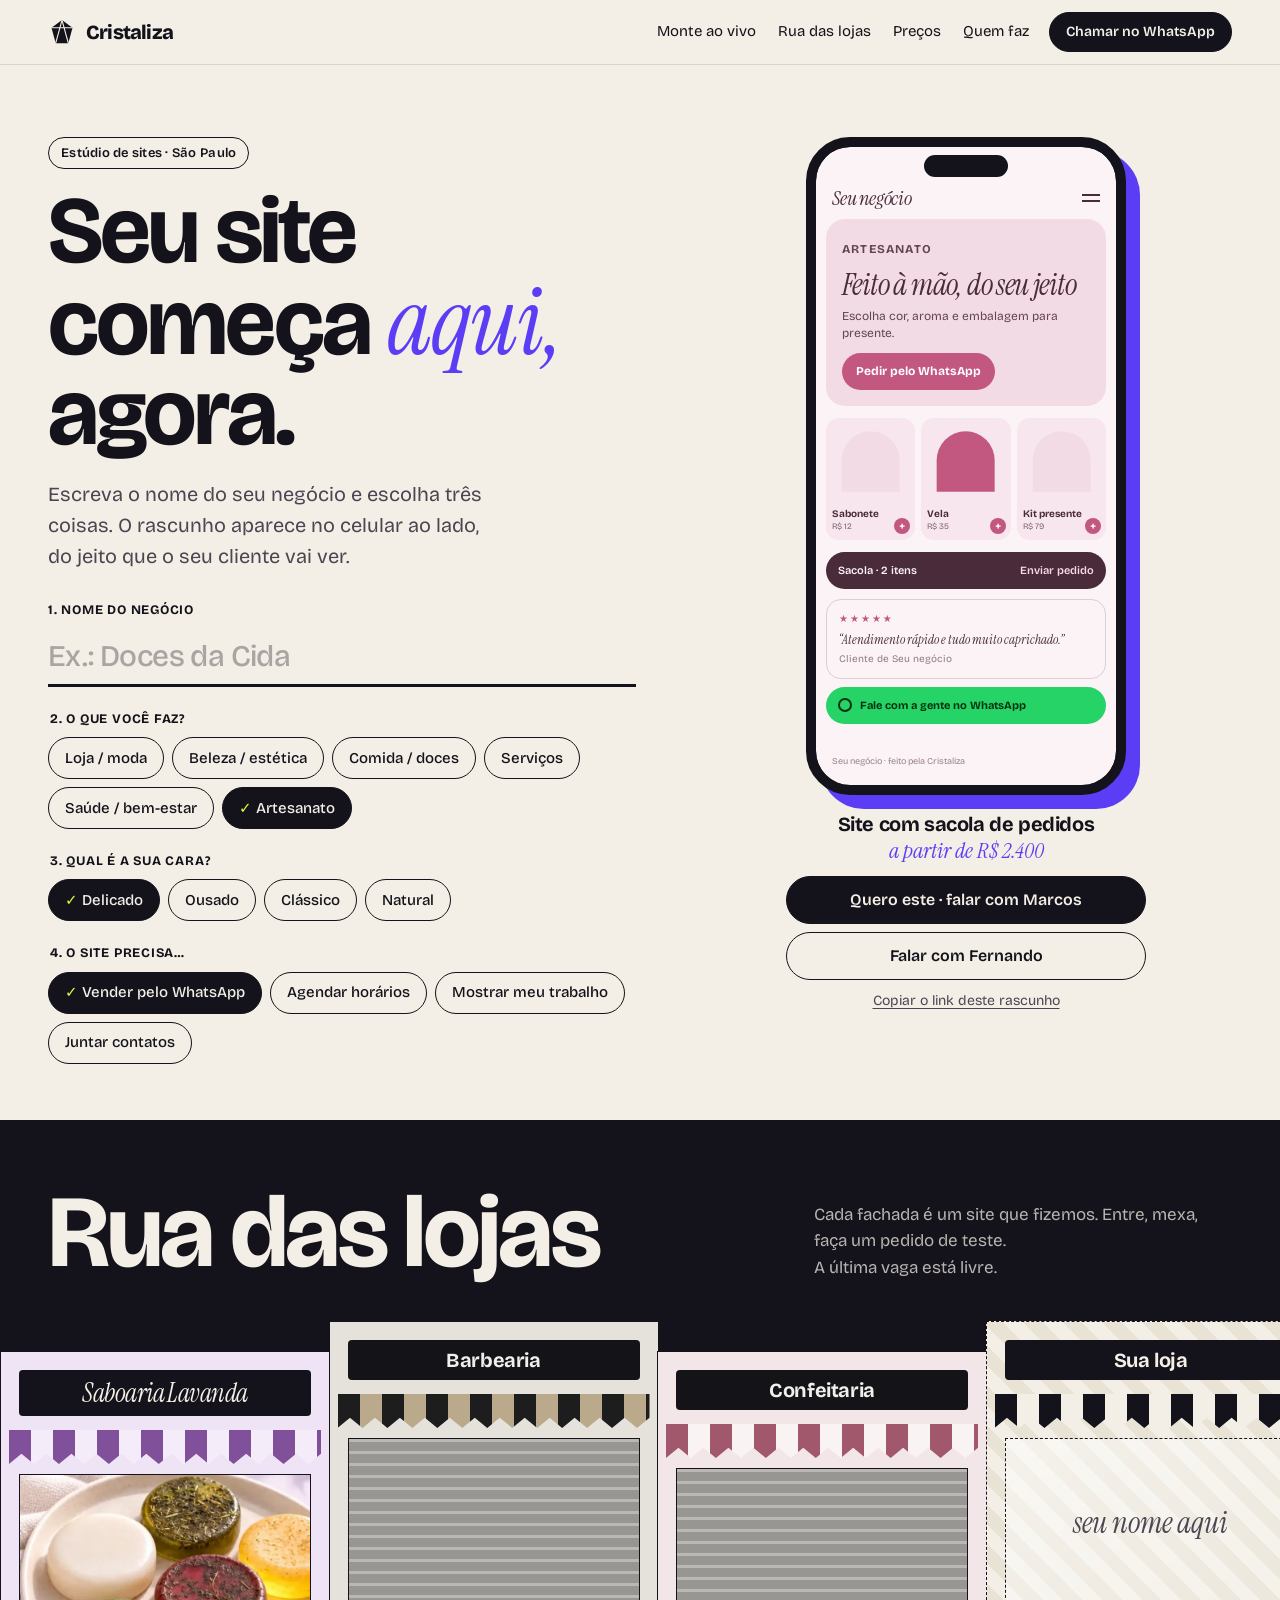
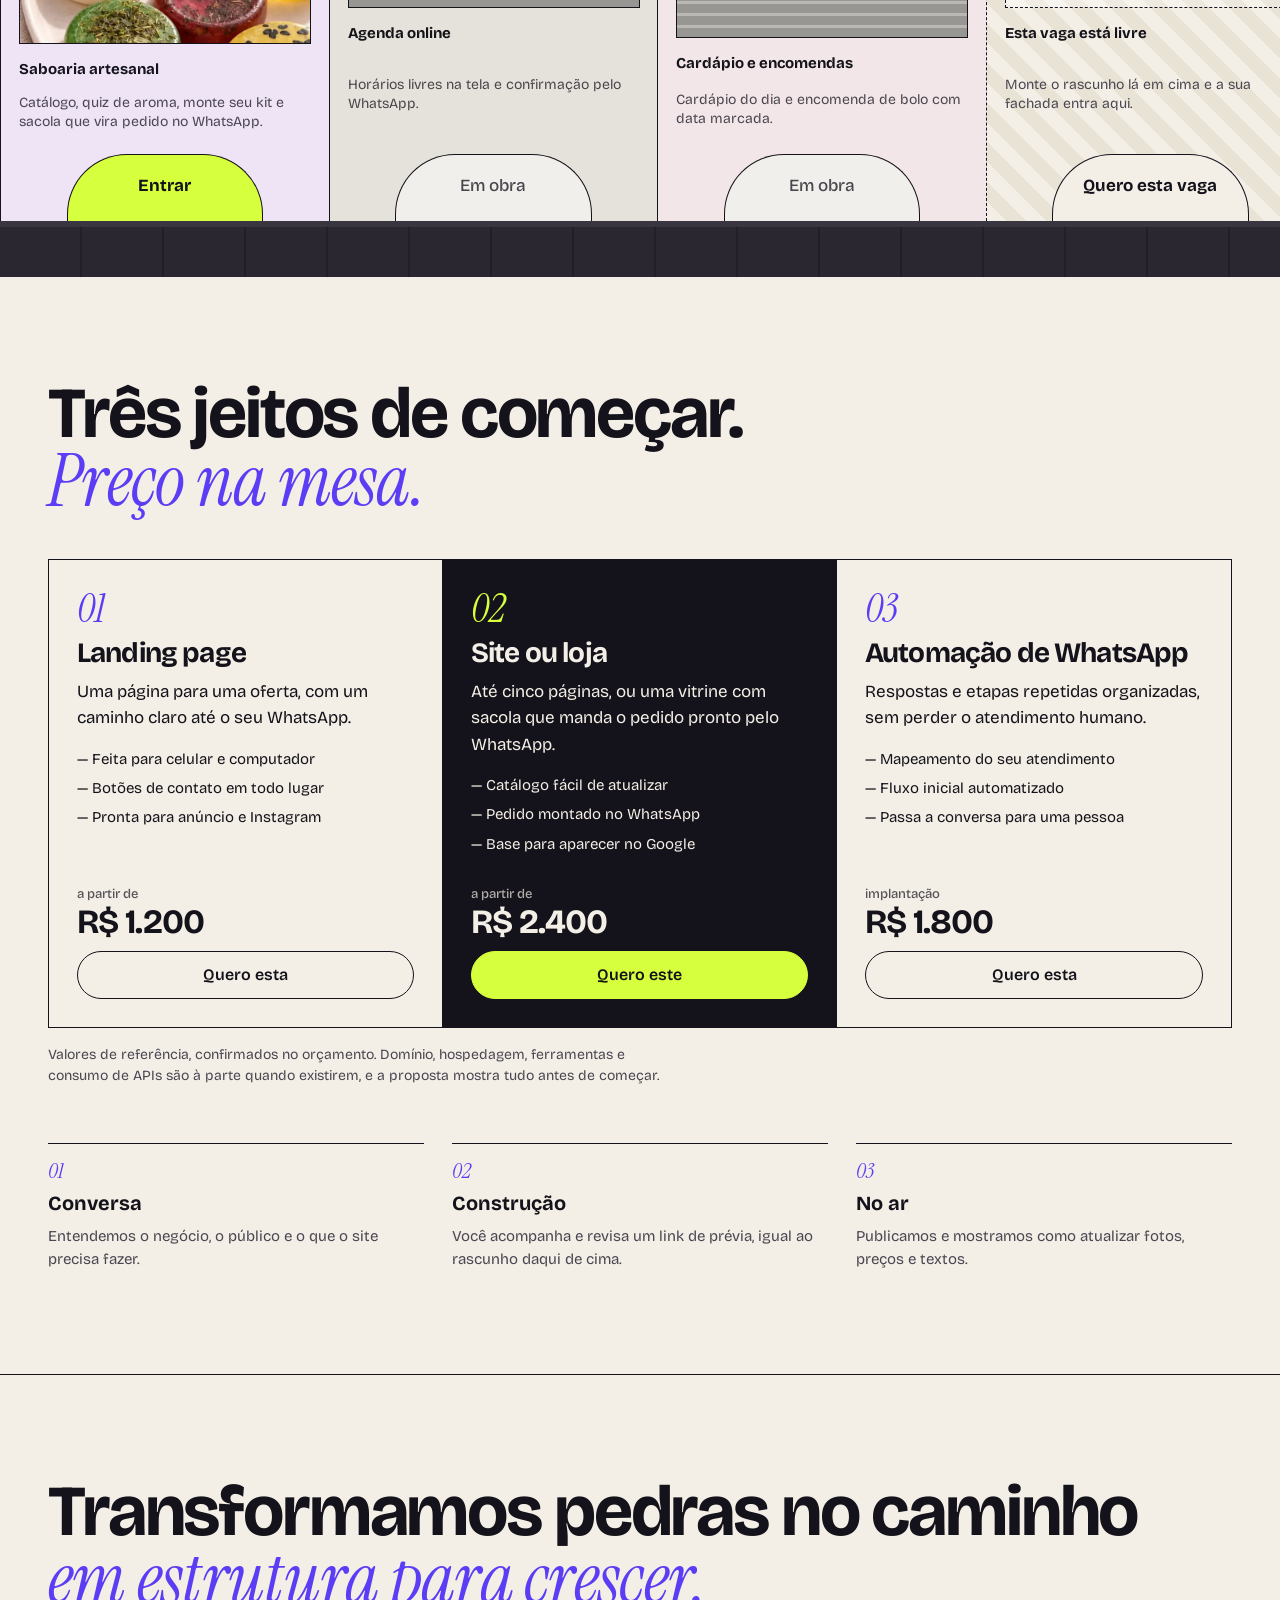
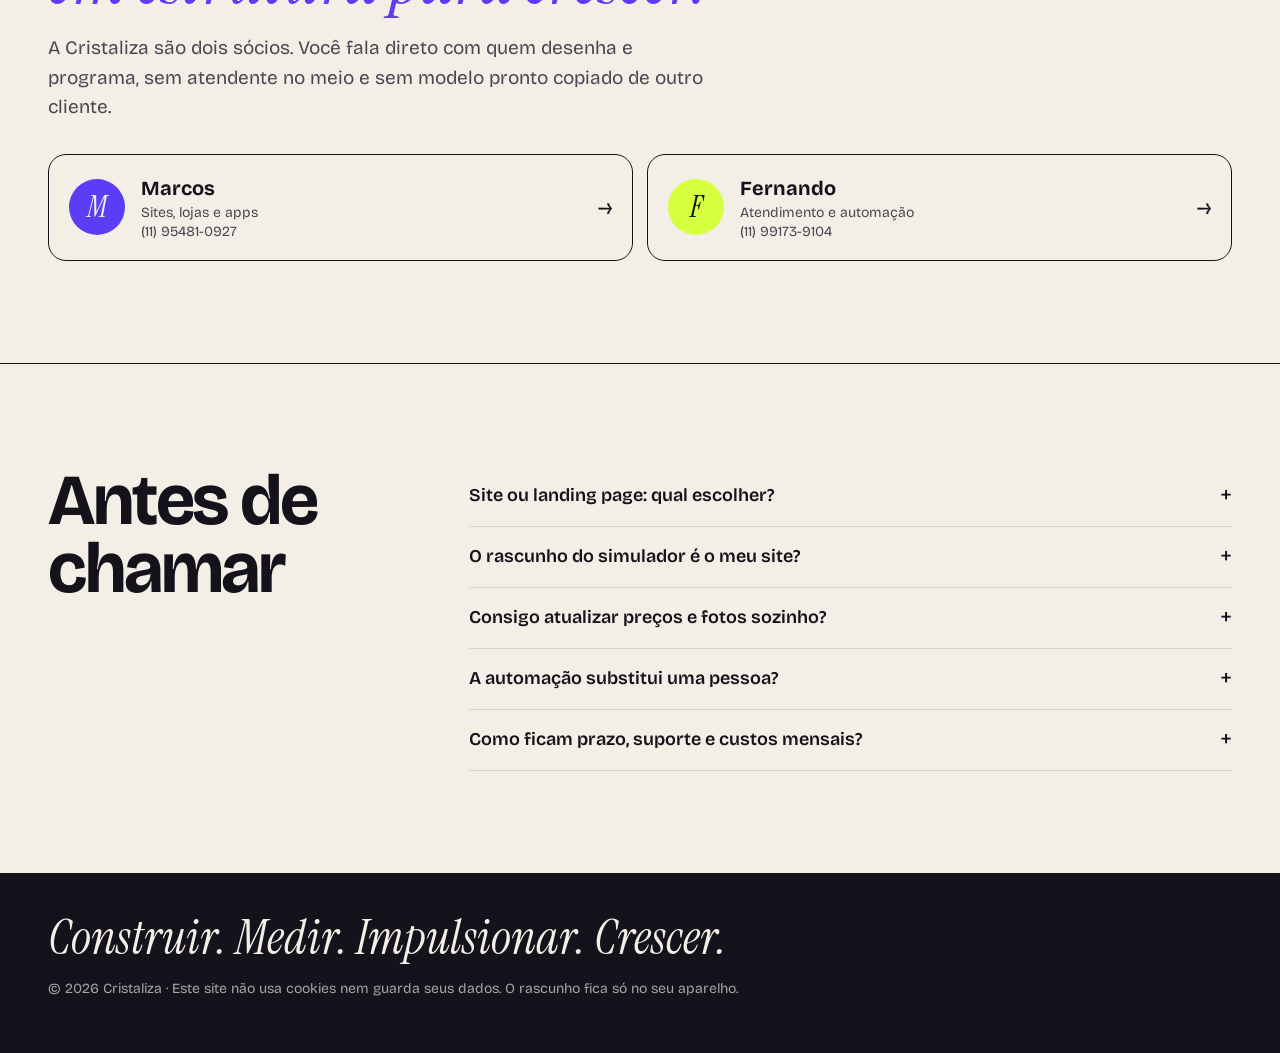
==== index.html @ 02925e77 "Vitrine da Cristaliza com simulador ao vivo, rua das lojas e loja de demonstração - index.html: simu" ====
<!doctype html>
<html lang="pt-BR">
<head>
<meta charset="utf-8">
<meta name="viewport" content="width=device-width,initial-scale=1">
<title>Cristaliza | Monte o seu site ao vivo</title>
<meta name="description" content="Sites, lojas com pedido no WhatsApp, landing pages e automação. Monte um rascunho do seu site agora, ao vivo, e fale direto com quem vai construir.">
<meta name="theme-color" content="#f3efe6">
<meta property="og:type" content="website">
<meta property="og:locale" content="pt_BR">
<meta property="og:site_name" content="Cristaliza">
<meta property="og:title" content="Cristaliza | Monte o seu site ao vivo">
<meta property="og:description" content="Digite o nome do seu negócio e veja o site nascer na tela. Depois é só chamar no WhatsApp.">
<meta property="og:image" content="https://marcos7ut.github.io/cristaliza/assets/og.png">
<meta name="twitter:card" content="summary_large_image">
<link rel="icon" type="image/svg+xml" href="assets/icone.svg">
<link rel="apple-touch-icon" href="assets/icone-180.png">
<link rel="preconnect" href="https://fonts.googleapis.com">
<link rel="preconnect" href="https://fonts.gstatic.com" crossorigin>
<link rel="stylesheet" href="https://fonts.googleapis.com/css2?family=Bricolage+Grotesque:opsz,wght@12..96,300..800&family=Instrument+Serif:ital@0;1&display=swap">
<link rel="stylesheet" href="assets/estilo.css">
<script type="application/ld+json">
{"@context":"https://schema.org","@type":"ProfessionalService","name":"Cristaliza","description":"Desenvolvimento de sites, lojas com pedido pelo WhatsApp, landing pages e automação de atendimento.","areaServed":"BR","telephone":"+55 11 95481-0927","founder":[{"@type":"Person","name":"Marcos"},{"@type":"Person","name":"Fernando"}],"makesOffer":[{"@type":"Offer","name":"Landing page","price":"1200","priceCurrency":"BRL"},{"@type":"Offer","name":"Site profissional","price":"2400","priceCurrency":"BRL"},{"@type":"Offer","name":"Automação de WhatsApp","price":"1800","priceCurrency":"BRL"}]}
</script>
<script src="assets/app.js" defer></script>
</head>
<body>
<a class="pular" href="#monte">Pular para o conteúdo</a>

<header class="topo">
  <a class="marca" href="#monte" aria-label="Cristaliza, início">
    <svg class="gema" viewBox="0 0 40 40" aria-hidden="true"><path d="M20 3 35 14 29 36H11L5 14Z" fill="var(--tinta)"/><path d="M20 3 29 36M20 3 11 36M5 14h30" stroke="var(--papel)" stroke-width="1.6" fill="none"/></svg>
    <span>Cristaliza</span>
  </a>
  <nav aria-label="Seções">
    <a href="#monte">Monte ao vivo</a>
    <a href="#rua">Rua das lojas</a>
    <a href="#precos">Preços</a>
    <a href="#nos">Quem faz</a>
  </nav>
  <a class="botao botao-pequeno" href="#falar" data-zap="marcos" data-zap-texto="Olá, Marcos! Vim pelo site da Cristaliza e quero conversar sobre um projeto.">Chamar no WhatsApp</a>
</header>

<main>
<!-- 1. O simulador é a primeira dobra: nada de "hero" genérico -->
<section class="monte" id="monte" aria-labelledby="monte-titulo">
  <div class="monte-texto">
    <p class="selo">Estúdio de sites · São Paulo</p>
    <h1 id="monte-titulo">Seu site começa <em>aqui,</em> agora.</h1>
    <p class="lead">Escreva o nome do seu negócio e escolha três coisas. O rascunho aparece no celular ao lado, do jeito que o seu cliente vai ver.</p>

    <form class="config" id="config" autocomplete="off">
      <label class="campo">
        <span>1. Nome do negócio</span>
        <input id="c-nome" name="nome" maxlength="32" placeholder="Ex.: Doces da Cida" required>
      </label>

      <fieldset>
        <legend>2. O que você faz?</legend>
        <div class="fichas" data-grupo="ramo"></div>
      </fieldset>

      <fieldset>
        <legend>3. Qual é a sua cara?</legend>
        <div class="fichas" data-grupo="estilo"></div>
      </fieldset>

      <fieldset>
        <legend>4. O site precisa…</legend>
        <div class="fichas" data-grupo="objetivo"></div>
      </fieldset>
    </form>
  </div>

  <div class="palco" aria-live="polite">
    <div class="celular" id="celular" aria-label="Prévia do seu site">
      <div class="celular-tela" id="previa"></div>
    </div>
    <div class="veredito" id="veredito">
      <p class="veredito-plano" id="v-plano"></p>
      <p class="veredito-preco" id="v-preco"></p>
      <div class="veredito-acoes" id="falar">
        <a class="botao" data-quero="marcos" href="#">Quero este · falar com Marcos</a>
        <a class="botao botao-claro" data-quero="fernando" href="#">Falar com Fernando</a>
      </div>
      <button class="link" type="button" id="copiar-link">Copiar o link deste rascunho</button>
      <p class="aviso" id="aviso-copia" role="status"></p>
    </div>
  </div>
  <button class="ver-previa" id="ver-previa" type="button" hidden>Ver como ficou ↓</button>
</section>

<!-- 2. Portfólio como uma rua: cada fachada é um site de verdade -->
<section class="rua" id="rua" aria-labelledby="rua-titulo">
  <div class="faixa-titulo">
    <h2 id="rua-titulo">Rua das lojas</h2>
    <p>Cada fachada é um site que fizemos. Entre, mexa, faça um pedido de teste.<br>A última vaga está livre.</p>
  </div>
  <div class="rua-trilho" id="rua-trilho" tabindex="0" aria-label="Lojas, role para o lado"></div>
  <div class="calcada" aria-hidden="true"></div>
</section>

<!-- 3. Preços sem rodeio -->
<section class="precos" id="precos" aria-labelledby="precos-titulo">
  <h2 id="precos-titulo">Três jeitos de começar.<br><em>Preço na mesa.</em></h2>
  <div class="planos">
    <article class="plano">
      <p class="plano-num">01</p>
      <h3>Landing page</h3>
      <p>Uma página para uma oferta, com um caminho claro até o seu WhatsApp.</p>
      <ul><li>Feita para celular e computador</li><li>Botões de contato em todo lugar</li><li>Pronta para anúncio e Instagram</li></ul>
      <p class="valor"><small>a partir de</small> R$ 1.200</p>
      <a class="botao botao-claro" href="#" data-zap="marcos" data-zap-texto="Olá, Marcos! Quero saber mais sobre a landing page (a partir de R$ 1.200).">Quero esta</a>
    </article>
    <article class="plano plano-destaque">
      <p class="plano-num">02</p>
      <h3>Site ou loja</h3>
      <p>Até cinco páginas, ou uma vitrine com sacola que manda o pedido pronto pelo WhatsApp.</p>
      <ul><li>Catálogo fácil de atualizar</li><li>Pedido montado no WhatsApp</li><li>Base para aparecer no Google</li></ul>
      <p class="valor"><small>a partir de</small> R$ 2.400</p>
      <a class="botao" href="#" data-zap="marcos" data-zap-texto="Olá, Marcos! Quero saber mais sobre o site ou loja (a partir de R$ 2.400).">Quero este</a>
    </article>
    <article class="plano">
      <p class="plano-num">03</p>
      <h3>Automação de WhatsApp</h3>
      <p>Respostas e etapas repetidas organizadas, sem perder o atendimento humano.</p>
      <ul><li>Mapeamento do seu atendimento</li><li>Fluxo inicial automatizado</li><li>Passa a conversa para uma pessoa</li></ul>
      <p class="valor"><small>implantação</small> R$ 1.800</p>
      <a class="botao botao-claro" href="#" data-zap="fernando" data-zap-texto="Olá, Fernando! Quero saber mais sobre a automação de WhatsApp (implantação R$ 1.800).">Quero esta</a>
    </article>
  </div>
  <p class="nota">Valores de referência, confirmados no orçamento. Domínio, hospedagem, ferramentas e consumo de APIs são à parte quando existirem, e a proposta mostra tudo antes de começar.</p>

  <ol class="passos" aria-label="Como funciona">
    <li><b>Conversa</b><span>Entendemos o negócio, o público e o que o site precisa fazer.</span></li>
    <li><b>Construção</b><span>Você acompanha e revisa um link de prévia, igual ao rascunho daqui de cima.</span></li>
    <li><b>No ar</b><span>Publicamos e mostramos como atualizar fotos, preços e textos.</span></li>
  </ol>
</section>

<!-- 4. Gente de verdade -->
<section class="nos" id="nos" aria-labelledby="nos-titulo">
  <h2 id="nos-titulo">Transformamos pedras no caminho<br><em>em estrutura para crescer.</em></h2>
  <p class="nos-texto">A Cristaliza são dois sócios. Você fala direto com quem desenha e programa, sem atendente no meio e sem modelo pronto copiado de outro cliente.</p>
  <div class="socios">
    <a class="socio" href="#" data-zap="marcos" data-zap-texto="Olá, Marcos! Vim pelo site da Cristaliza.">
      <span class="socio-ini" aria-hidden="true">M</span>
      <span><b>Marcos</b><small>Sites, lojas e apps</small><small>(11) 95481-0927</small></span>
      <span class="socio-seta" aria-hidden="true">→</span>
    </a>
    <a class="socio" href="#" data-zap="fernando" data-zap-texto="Olá, Fernando! Vim pelo site da Cristaliza.">
      <span class="socio-ini" aria-hidden="true">F</span>
      <span><b>Fernando</b><small>Atendimento e automação</small><small>(11) 99173-9104</small></span>
      <span class="socio-seta" aria-hidden="true">→</span>
    </a>
  </div>
</section>

<section class="duvidas" aria-labelledby="duvidas-titulo">
  <h2 id="duvidas-titulo">Antes de chamar</h2>
  <div>
    <details><summary>Site ou landing page: qual escolher?</summary><p>O site apresenta a empresa em várias páginas. A landing page concentra uma oferta e uma ação, como pedir orçamento. O simulador lá em cima já sugere um caminho, e a gente confirma na conversa.</p></details>
    <details><summary>O rascunho do simulador é o meu site?</summary><p>É o ponto de partida. Ele mostra a ideia e o tom; o site final é feito sob medida, com suas fotos, seus textos e o seu jeito de vender.</p></details>
    <details><summary>Consigo atualizar preços e fotos sozinho?</summary><p>Sim. O catálogo fica num arquivo simples e mostramos o passo a passo. Se preferir, a gente atualiza para você.</p></details>
    <details><summary>A automação substitui uma pessoa?</summary><p>Não precisa substituir. Ela organiza as etapas repetidas e passa a conversa para alguém da sua equipe na hora certa.</p></details>
    <details><summary>Como ficam prazo, suporte e custos mensais?</summary><p>A proposta descreve escopo, prazo, suporte e qualquer custo de ferramenta. Nada é cobrado sem estar escrito antes.</p></details>
  </div>
</section>
</main>

<footer class="rodape">
  <p class="rodape-lema">Construir. Medir. Impulsionar. Crescer.</p>
  <p>© <span id="ano">2026</span> Cristaliza · Este site não usa cookies nem guarda seus dados. O rascunho fica só no seu aparelho.</p>
</footer>
</body>
</html>
---- assets/estilo.css ----
/* Cristaliza — papel, tinta e um cristal. Sem neon, sem template. */
:root{
  --papel:#f3efe6; --papel-2:#e9e3d6; --tinta:#14121a; --tinta-2:#4a4652;
  --cristal:#5b3df5; --acido:#d6ff3d; --linha:#14121a1f;
  --sans:'Bricolage Grotesque',system-ui,-apple-system,'Segoe UI',sans-serif;
  --serif:'Instrument Serif',Georgia,serif;
  --borda:1.5px solid var(--tinta);
}
*{box-sizing:border-box}
html{scroll-behavior:smooth;-webkit-text-size-adjust:100%}
body{margin:0;background:var(--papel);color:var(--tinta);font:400 17px/1.55 var(--sans);font-optical-sizing:auto;overflow-x:hidden}
img{max-width:100%;display:block}
a{color:inherit}
h1,h2,h3{font-weight:700;letter-spacing:-.03em;line-height:.95;margin:0}
em{font-family:var(--serif);font-style:italic;font-weight:400;letter-spacing:-.01em}
.pular{position:absolute;left:-999px;top:8px;background:var(--tinta);color:var(--papel);padding:8px 14px;border-radius:8px;z-index:99}
.pular:focus{left:8px}
:focus-visible{outline:3px solid var(--cristal);outline-offset:3px}

/* ---------- topo ---------- */
.topo{position:sticky;top:0;z-index:20;display:flex;align-items:center;gap:20px;padding:12px clamp(16px,4vw,48px);background:color-mix(in srgb,var(--papel) 88%,transparent);backdrop-filter:blur(10px);-webkit-backdrop-filter:blur(10px);border-bottom:1px solid var(--linha)}
.marca{display:flex;align-items:center;gap:10px;text-decoration:none;font-weight:800;font-size:20px;letter-spacing:-.04em}
.gema{width:28px;height:28px}
.topo nav{display:flex;gap:22px;margin-left:auto;font-size:15px}
.topo nav a{text-decoration:none;position:relative}
.topo nav a::after{content:"";position:absolute;left:0;right:100%;bottom:-3px;height:2px;background:var(--cristal);transition:right .25s}
.topo nav a:hover::after{right:0}

.botao{display:inline-flex;align-items:center;justify-content:center;gap:8px;min-height:48px;padding:0 22px;border:var(--borda);border-radius:999px;background:var(--tinta);color:var(--papel);font:600 16px/1 var(--sans);text-decoration:none;cursor:pointer;transition:transform .15s,box-shadow .15s;box-shadow:0 0 0 0 var(--tinta)}
.botao:hover{transform:translate(-2px,-2px);box-shadow:4px 4px 0 0 var(--cristal)}
.botao-claro{background:transparent;color:var(--tinta)}
.botao-pequeno{min-height:40px;padding:0 16px;font-size:14px}
.link{background:none;border:0;padding:0;font:inherit;font-size:14px;text-decoration:underline;text-underline-offset:3px;color:var(--tinta-2);cursor:pointer}

/* ---------- monte ---------- */
.monte{display:grid;grid-template-columns:minmax(0,1.05fr) minmax(0,.95fr);gap:clamp(24px,5vw,72px);padding:clamp(28px,6vw,72px) clamp(16px,4vw,48px) 56px;max-width:1280px;margin:0 auto;align-items:start}
.selo{display:inline-block;margin:0 0 18px;padding:5px 12px;border:var(--borda);border-radius:999px;font-size:13px;font-weight:600;letter-spacing:.02em}
h1{font-size:clamp(44px,7.4vw,104px)}
h1 em{color:var(--cristal)}
.lead{font-size:clamp(17px,1.6vw,20px);max-width:34ch;color:var(--tinta-2);margin:20px 0 28px}
.config{display:grid;gap:22px}
.campo span,legend{display:block;font-size:13px;font-weight:700;letter-spacing:.06em;text-transform:uppercase;margin-bottom:8px}
fieldset{border:0;margin:0;padding:0;min-width:0}
.campo input{width:100%;font:500 clamp(22px,3vw,30px)/1.2 var(--sans);letter-spacing:-.02em;padding:10px 0;border:0;border-bottom:3px solid var(--tinta);background:transparent;color:var(--tinta);border-radius:0}
.campo input::placeholder{color:#14121a55}
.campo input:focus{outline:0;border-bottom-color:var(--cristal)}
.fichas{display:flex;flex-wrap:wrap;gap:8px}
.ficha{min-height:42px;padding:0 16px;border:var(--borda);border-radius:999px;background:transparent;color:var(--tinta);font:500 15px/1 var(--sans);cursor:pointer;transition:background .15s,color .15s,transform .15s}
.ficha:hover{transform:translateY(-1px)}
.ficha[aria-pressed=true]{background:var(--tinta);color:var(--papel)}
.ficha[aria-pressed=true]::before{content:"✓ ";color:var(--acido)}

.palco{position:sticky;top:84px;display:grid;justify-items:center;gap:18px}
.celular{width:min(320px,82vw);aspect-ratio:9/18.5;border:10px solid var(--tinta);border-radius:44px;background:var(--tinta);box-shadow:14px 14px 0 var(--cristal);overflow:hidden;position:relative;transition:transform .3s}
.celular::before{content:"";position:absolute;top:8px;left:50%;width:84px;height:22px;margin-left:-42px;border-radius:12px;background:var(--tinta);z-index:2}
.celular.pulsa{animation:pulsa .5s ease}
@keyframes pulsa{30%{transform:rotate(-1.2deg) scale(.985)}70%{transform:rotate(.6deg)}}
.celular-tela{height:100%;overflow:hidden;border-radius:34px;background:var(--p-fundo);color:var(--p-tinta);font-family:var(--sans);transition:background .4s,color .4s;padding-top:34px;display:flex;flex-direction:column}
.p-barra{display:flex;justify-content:space-between;align-items:center;padding:6px 16px 10px}
.p-logo{font:700 16px/1.1 var(--p-fonte);text-transform:var(--p-caixa);letter-spacing:-.01em;max-width:80%;overflow:hidden;text-overflow:ellipsis;white-space:nowrap}
[data-estilo=delicado] .p-logo{font-style:italic;font-weight:400;font-size:20px}
.p-menu{display:grid;gap:4px}.p-menu i{display:block;width:18px;height:2px;background:currentColor}
.p-hero{padding:14px 16px 16px;background:var(--p-suave);margin:0 10px;border-radius:calc(var(--p-raio) * .6 + 6px)}
[data-estilo=natural] .p-hero{border-radius:26px}
.p-selo{margin:0 0 6px;font-size:10px;font-weight:700;letter-spacing:.1em;text-transform:uppercase;opacity:.7}
.p-hero h3{font:700 25px/1 var(--p-fonte);text-transform:var(--p-caixa);letter-spacing:-.02em}
[data-estilo=delicado] .p-hero h3{font-style:italic;font-weight:400;font-size:30px}
[data-estilo=classico] .p-hero h3{font-weight:400;font-size:27px}
.p-hero p{font-size:12px;line-height:1.4;margin:8px 0 12px;opacity:.85}
.p-botao{display:inline-block;padding:9px 14px;background:var(--p-cor);border-radius:var(--p-raio);font-size:12px;font-weight:700}
.p-grade{display:grid;grid-template-columns:repeat(3,1fr);gap:6px;padding:12px 10px 8px}
.p-item{position:relative;background:color-mix(in srgb,var(--p-suave) 55%,var(--p-fundo));border-radius:calc(var(--p-raio) * .4 + 4px);padding:6px 6px 8px;font-size:10px;line-height:1.2}
.p-item svg{width:100%;height:auto;aspect-ratio:1}
.p-item b{display:block;margin-top:4px}
.p-item small{opacity:.7}
.p-mais{position:absolute;right:5px;bottom:6px;width:16px;height:16px;border-radius:50%;background:var(--p-cor);color:var(--p-fundo);display:grid;place-items:center;font-size:12px;font-weight:700}
[data-estilo=ousado] .p-mais{color:#111014}
.p-sacola{margin:4px 10px 0;padding:10px 12px;border-radius:var(--p-raio);background:var(--p-tinta);color:var(--p-fundo);display:flex;justify-content:space-between;font-size:11px;font-weight:600}
.p-sacola span{color:var(--p-cor)}
[data-estilo=classico] .p-sacola span,[data-estilo=delicado] .p-sacola span{color:var(--p-suave)}
.p-agenda{padding:14px 12px}
.p-agenda p{margin:0 0 8px;font-size:12px;font-weight:700}
.p-agenda div{display:grid;grid-template-columns:repeat(3,1fr);gap:6px}
.p-agenda span{padding:9px 0;text-align:center;border:1px solid color-mix(in srgb,var(--p-tinta) 25%,transparent);border-radius:calc(var(--p-raio) * .5 + 4px);font-size:12px}
.p-agenda .sel{background:var(--p-cor);border-color:var(--p-cor);color:var(--p-fundo);font-weight:700}
[data-estilo=ousado] .p-agenda .sel{color:#111014}
.p-agenda .x{text-decoration:line-through;opacity:.4}
.p-galeria{display:grid;grid-template-columns:1fr 1fr;gap:6px;padding:12px 10px}
.p-galeria div{background:color-mix(in srgb,var(--p-suave) 60%,var(--p-fundo));border-radius:calc(var(--p-raio) * .4 + 4px);padding:10px}
.p-galeria div:first-child{grid-row:span 2;display:grid;align-items:center}
.p-lista{padding:16px 14px}
.p-lista p{margin:0 0 10px;font-size:13px;font-weight:600}
.p-campo{display:block;padding:11px 12px;border:1.5px dashed color-mix(in srgb,var(--p-tinta) 40%,transparent);border-radius:var(--p-raio);font-size:12px;opacity:.75}
.p-prova{margin:10px 10px 0;padding:10px 12px;border-radius:calc(var(--p-raio) * .4 + 6px);border:1px solid color-mix(in srgb,var(--p-tinta) 18%,transparent);font-size:11px}
.p-prova span{color:var(--p-cor);letter-spacing:2px;font-size:10px}
[data-estilo=classico] .p-prova span{color:#b8892b}
.p-prova p{margin:4px 0 2px;font-family:var(--p-fonte);font-size:13px;line-height:1.25}
[data-estilo=delicado] .p-prova p{font-style:italic}
.p-prova small{opacity:.6;font-size:10px}
.p-zap{display:flex;align-items:center;gap:8px;margin:8px 10px 0;padding:10px 12px;border-radius:var(--p-raio);background:#25d366;color:#08310f;font-size:11px;font-weight:700}
.p-zap span{width:14px;height:14px;border-radius:50%;border:2px solid currentColor}
.p-rodape{margin:auto 0 0;padding:10px 16px 16px;font-size:9px;opacity:.55}

.veredito{width:min(360px,92vw);text-align:center;display:grid;gap:10px;justify-items:center}
.veredito-plano{margin:0;font:700 20px/1.15 var(--sans);letter-spacing:-.02em}
.veredito-preco{margin:-6px 0 4px;font:italic 22px/1 var(--serif);color:var(--cristal)}
.veredito-acoes{display:grid;gap:8px;width:100%}
.aviso{margin:0;font-size:13px;color:var(--tinta-2);min-height:1em;word-break:break-all}

.ver-previa{display:none}
@media (max-width:900px){
  .ver-previa:not([hidden]){display:block;position:fixed;left:50%;bottom:16px;transform:translateX(-50%);z-index:30;min-height:46px;padding:0 20px;border:var(--borda);border-radius:999px;background:var(--acido);color:var(--tinta);font:700 15px/1 var(--sans);box-shadow:4px 4px 0 var(--tinta);cursor:pointer}
}

/* ---------- rua ---------- */
.rua{background:var(--tinta);color:var(--papel);padding:64px 0 0;overflow:hidden}
.faixa-titulo{display:flex;flex-wrap:wrap;align-items:end;justify-content:space-between;gap:16px 40px;max-width:1280px;margin:0 auto;padding:0 clamp(16px,4vw,48px) 40px}
.faixa-titulo h2{font-size:clamp(44px,8vw,112px)}
.faixa-titulo p{max-width:38ch;margin:0;color:#f3efe6bb}
.rua-trilho{display:flex;gap:0;overflow-x:auto;scroll-snap-type:x mandatory;padding:0 clamp(16px,4vw,48px);scrollbar-width:thin;scrollbar-color:#f3efe655 transparent;align-items:end}
.fachada{flex:0 0 clamp(250px,30vw,330px);scroll-snap-align:start;display:flex;flex-direction:column;background:var(--parede);color:var(--tinta);text-decoration:none;border:var(--borda);border-bottom:0;margin-right:-1.5px;position:relative;min-height:470px}
.fachada:nth-child(even){min-height:500px}
.fachada-placa{margin:18px 18px 0;padding:10px 14px;background:var(--tinta);color:var(--papel);font:700 20px/1 var(--sans);letter-spacing:-.02em;text-align:center;border-radius:4px}
.fachada-aberta .fachada-placa{font-family:var(--serif);font-style:italic;font-weight:400;font-size:26px}
.fachada-toldo{height:34px;margin:14px 8px 0;background:var(--toldo);clip-path:polygon(0 0,100% 0,100% 70%,96% 100%,92% 70%,88% 100%,84% 70%,80% 100%,76% 70%,72% 100%,68% 70%,64% 100%,60% 70%,56% 100%,52% 70%,48% 100%,44% 70%,40% 100%,36% 70%,32% 100%,28% 70%,24% 100%,20% 70%,16% 100%,12% 70%,8% 100%,4% 70%,0 100%);transform-origin:top;transition:transform .4s}
.fachada:hover .fachada-toldo{transform:scaleY(1.25)}
.fachada-vitrine{position:relative;margin:10px 18px 0;height:170px;border:var(--borda);background:linear-gradient(135deg,#ffffff88,#ffffff22);overflow:hidden}
.fachada-vitrine img{width:100%;height:100%;object-fit:cover;transition:transform .5s}
.fachada:hover .fachada-vitrine img{transform:scale(1.06)}
.porta-aco{position:absolute;inset:0;background:repeating-linear-gradient(0deg,#9a968f 0 9px,#bdb8af 9px 12px)}
.fachada-info{display:grid;gap:4px;padding:14px 18px;flex:1}
.fachada-info b{font-size:15px}
.fachada-info small{font-size:14px;line-height:1.4;color:var(--tinta-2)}
.fachada-porta{align-self:center;margin-top:auto;width:60%;padding:18px 0 22px;border:var(--borda);border-bottom:0;border-radius:60px 60px 0 0;text-align:center;font-weight:700;background:var(--papel)}
.fachada-aberta .fachada-porta{background:var(--acido)}
.fachada-aberta:hover .fachada-porta{background:var(--cristal);color:var(--papel)}
.fachada-obra{filter:saturate(.5)}
.fachada-obra .fachada-porta{color:var(--tinta-2);font-weight:500}
.fachada-vaga{background:repeating-linear-gradient(45deg,var(--papel) 0 14px,var(--papel-2) 14px 28px);border-style:dashed}
.fachada-vaga .fachada-vitrine{border-style:dashed;display:grid;place-items:center}
.fachada-vaga .fachada-vitrine::after{content:"seu nome aqui";font:italic 30px var(--serif);color:var(--tinta-2)}
.fachada-vaga:hover .fachada-porta{background:var(--tinta);color:var(--papel)}
.calcada{height:56px;background:repeating-linear-gradient(90deg,#2a2730 0 80px,#211f27 80px 82px);border-top:6px solid #3a3641}

/* ---------- preços ---------- */
.precos,.nos,.duvidas{max-width:1280px;margin:0 auto;padding:clamp(56px,8vw,104px) clamp(16px,4vw,48px)}
.precos h2,.nos h2,.duvidas h2{font-size:clamp(36px,5.6vw,72px)}
.precos h2 em,.nos h2 em{color:var(--cristal)}
.planos{display:grid;grid-template-columns:repeat(3,minmax(0,1fr));gap:0;margin-top:44px;border:var(--borda)}
.plano{padding:28px;display:flex;flex-direction:column;gap:12px;border-right:var(--borda)}
.plano:last-child{border-right:0}
.plano-destaque{background:var(--tinta);color:var(--papel)}
.plano-destaque .botao{background:var(--acido);color:var(--tinta);border-color:var(--acido)}
.plano-num{margin:0;font:italic 40px/1 var(--serif);color:var(--cristal)}
.plano-destaque .plano-num{color:var(--acido)}
.plano h3{font-size:28px}
.plano p{margin:0}
.plano ul{margin:4px 0;padding:0;list-style:none;display:grid;gap:6px;font-size:15px}
.plano li::before{content:"— "}
.valor{margin-top:auto!important;font:700 34px/1 var(--sans);letter-spacing:-.03em;padding-top:12px}
.valor small{display:block;font:500 13px/1.6 var(--sans);letter-spacing:0;opacity:.7}
.nota{font-size:14px;color:var(--tinta-2);max-width:70ch;margin:16px 0 0}
.passos{list-style:none;padding:0;margin:56px 0 0;display:grid;grid-template-columns:repeat(3,1fr);gap:28px;counter-reset:p}
.passos li{counter-increment:p;display:grid;gap:6px;border-top:var(--borda);padding-top:16px}
.passos li::before{content:"0" counter(p);font:italic 22px/1 var(--serif);color:var(--cristal)}
.passos b{font-size:20px}
.passos span{color:var(--tinta-2);font-size:15px}

/* ---------- nós ---------- */
.nos{border-top:var(--borda)}
.nos-texto{max-width:56ch;font-size:19px;color:var(--tinta-2);margin:20px 0 32px}
.socios{display:grid;grid-template-columns:1fr 1fr;gap:14px}
.socio{display:flex;align-items:center;gap:16px;padding:18px 20px;border:var(--borda);border-radius:18px;text-decoration:none;transition:transform .15s,box-shadow .15s;background:var(--papel)}
.socio:hover{transform:translate(-3px,-3px);box-shadow:6px 6px 0 var(--tinta)}
.socio-ini{flex:none;display:grid;place-items:center;width:56px;height:56px;border-radius:50%;background:var(--cristal);color:var(--papel);font:italic 30px/1 var(--serif)}
.socio:nth-child(2) .socio-ini{background:var(--acido);color:var(--tinta)}
.socio b{display:block;font-size:20px}
.socio small{display:block;color:var(--tinta-2);font-size:14px;line-height:1.35}
.socio-seta{margin-left:auto;font-size:24px}

/* ---------- dúvidas ---------- */
.duvidas{display:grid;grid-template-columns:1fr 2fr;gap:40px;border-top:var(--borda)}
details{border-bottom:1px solid var(--linha);padding:16px 0}
summary{cursor:pointer;font-weight:600;font-size:18px;list-style:none;display:flex;justify-content:space-between;gap:16px}
summary::-webkit-details-marker{display:none}
summary::after{content:"+";font-weight:400;font-size:24px;line-height:1;transition:transform .2s}
details[open] summary::after{transform:rotate(45deg)}
details p{margin:10px 0 0;color:var(--tinta-2)}

.rodape{background:var(--tinta);color:#f3efe6aa;padding:40px clamp(16px,4vw,48px);font-size:14px}
.rodape-lema{color:var(--papel);font:italic clamp(28px,4vw,48px)/1.05 var(--serif);margin:0 0 12px}

/* ---------- celular ---------- */
@media (max-width:900px){
  .topo nav{display:none}
  .topo .botao{margin-left:auto}
  .monte{grid-template-columns:1fr}
  .palco{position:static}
  .planos{grid-template-columns:1fr}
  .plano{border-right:0;border-bottom:var(--borda)}
  .plano:last-child{border-bottom:0}
  .passos,.socios,.duvidas{grid-template-columns:1fr}
  .duvidas{gap:12px}
}
@media (max-width:420px){
  .marca span{font-size:18px}
  .botao-pequeno{padding:0 12px;font-size:13px}
}
@media (prefers-reduced-motion:reduce){
  *,*::before,*::after{animation:none!important;transition:none!important;scroll-behavior:auto!important}
}
.fora *{animation-play-state:paused!important}
[data-estilo=ousado] .p-sacola span{color:#111014;text-decoration:underline}
.p-galeria div svg{display:block;width:100%;max-height:64px;margin:auto}
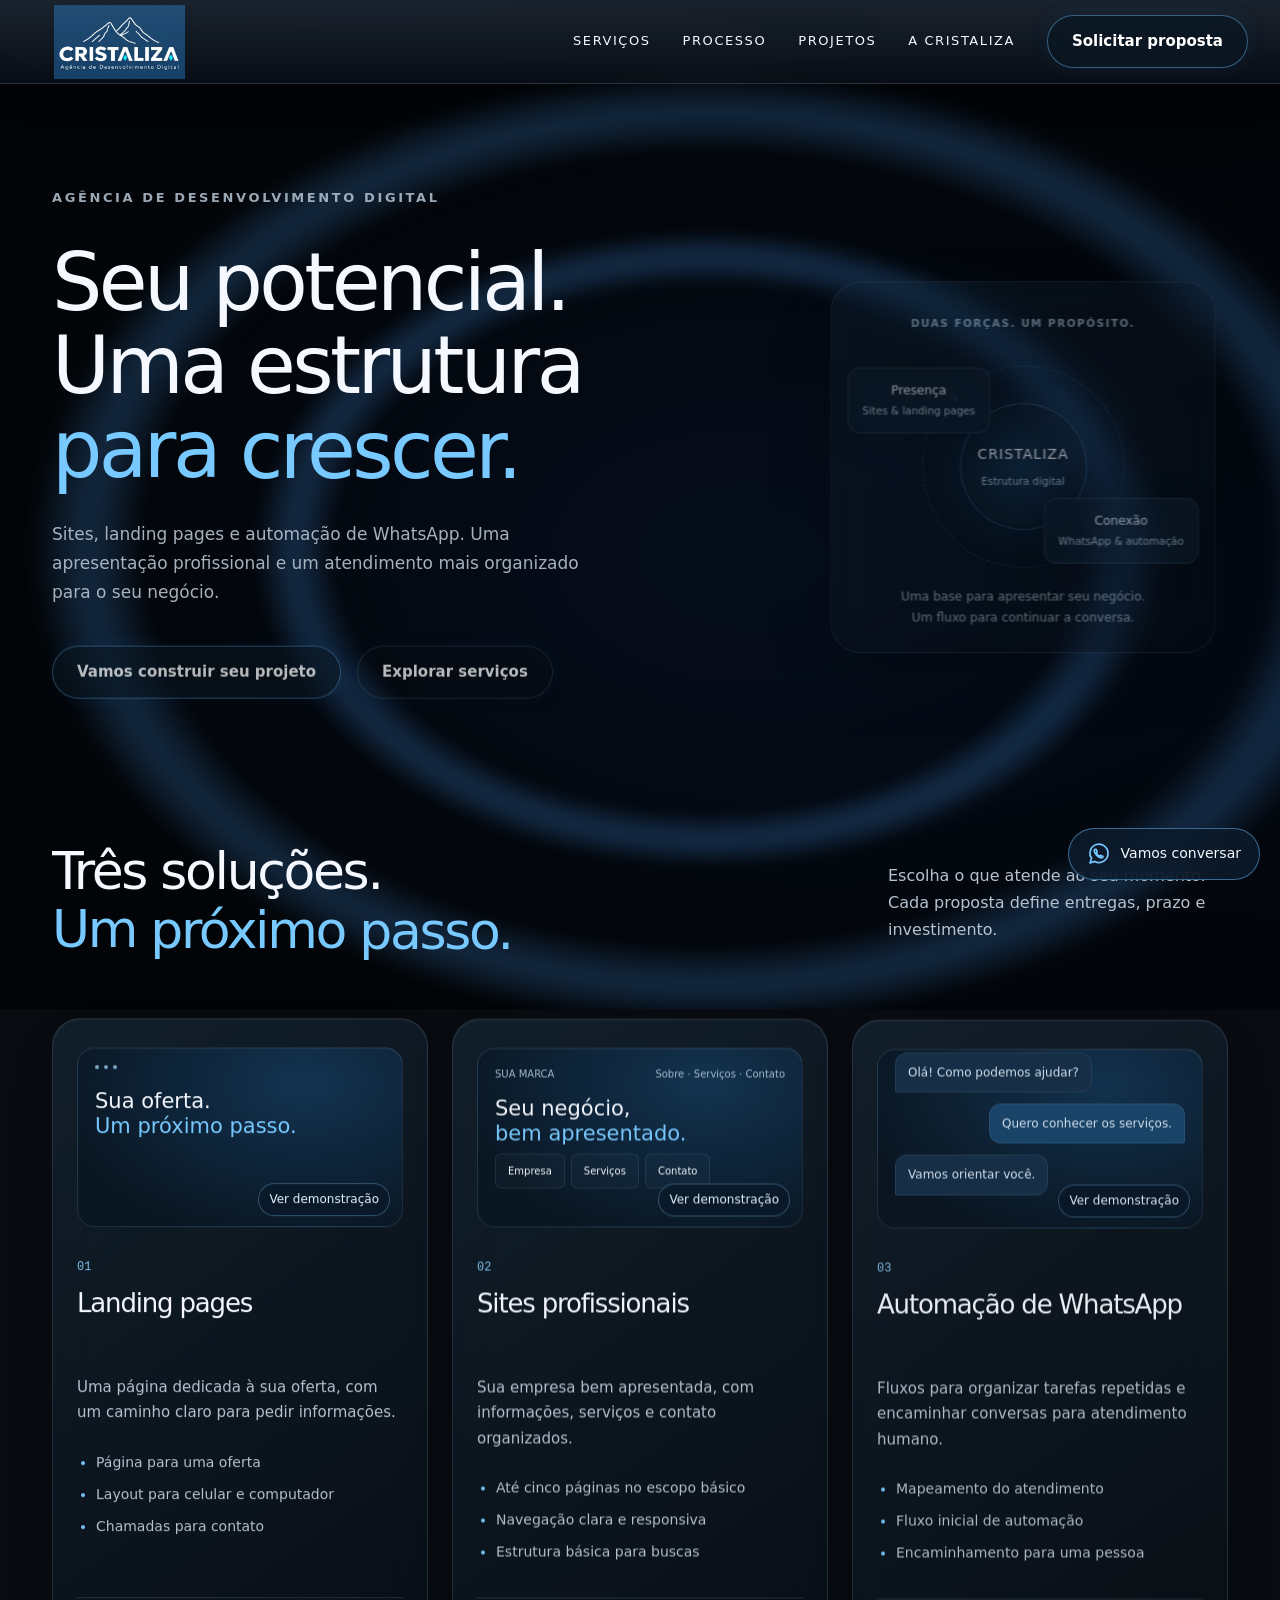
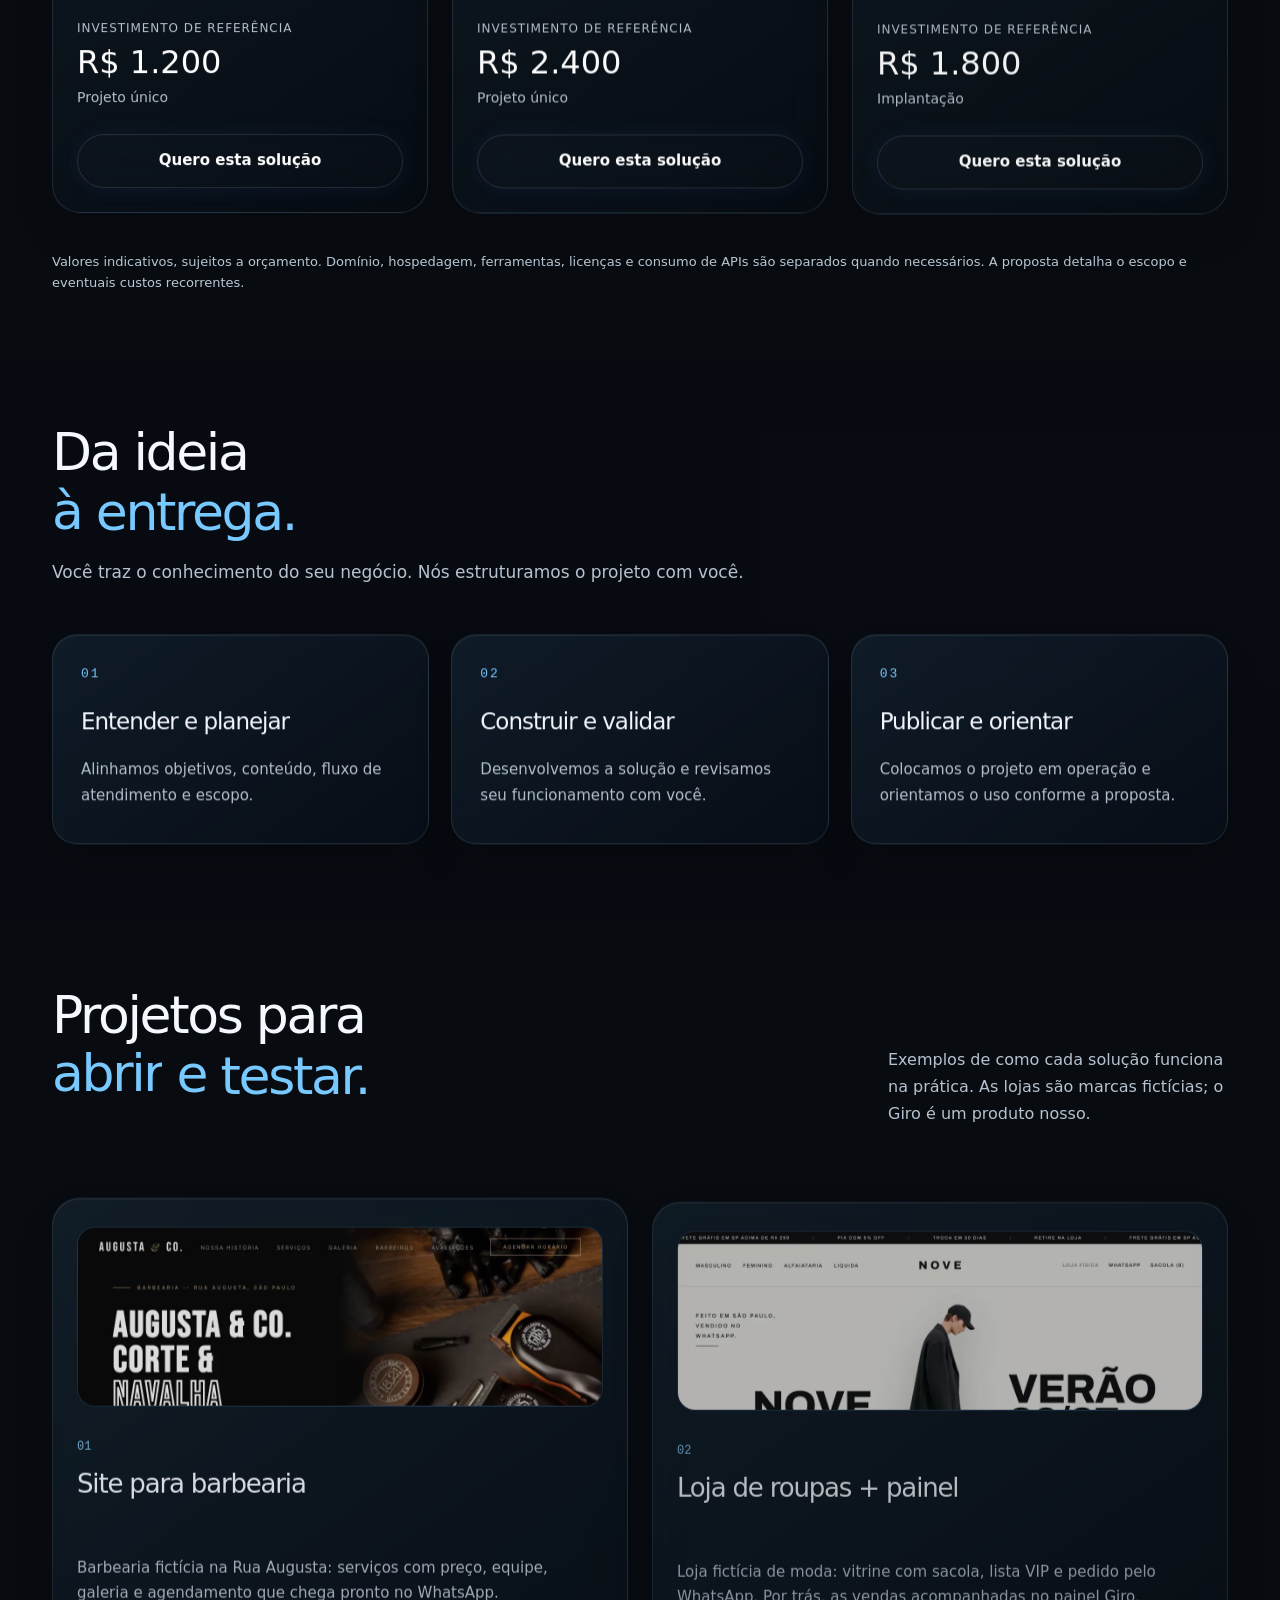
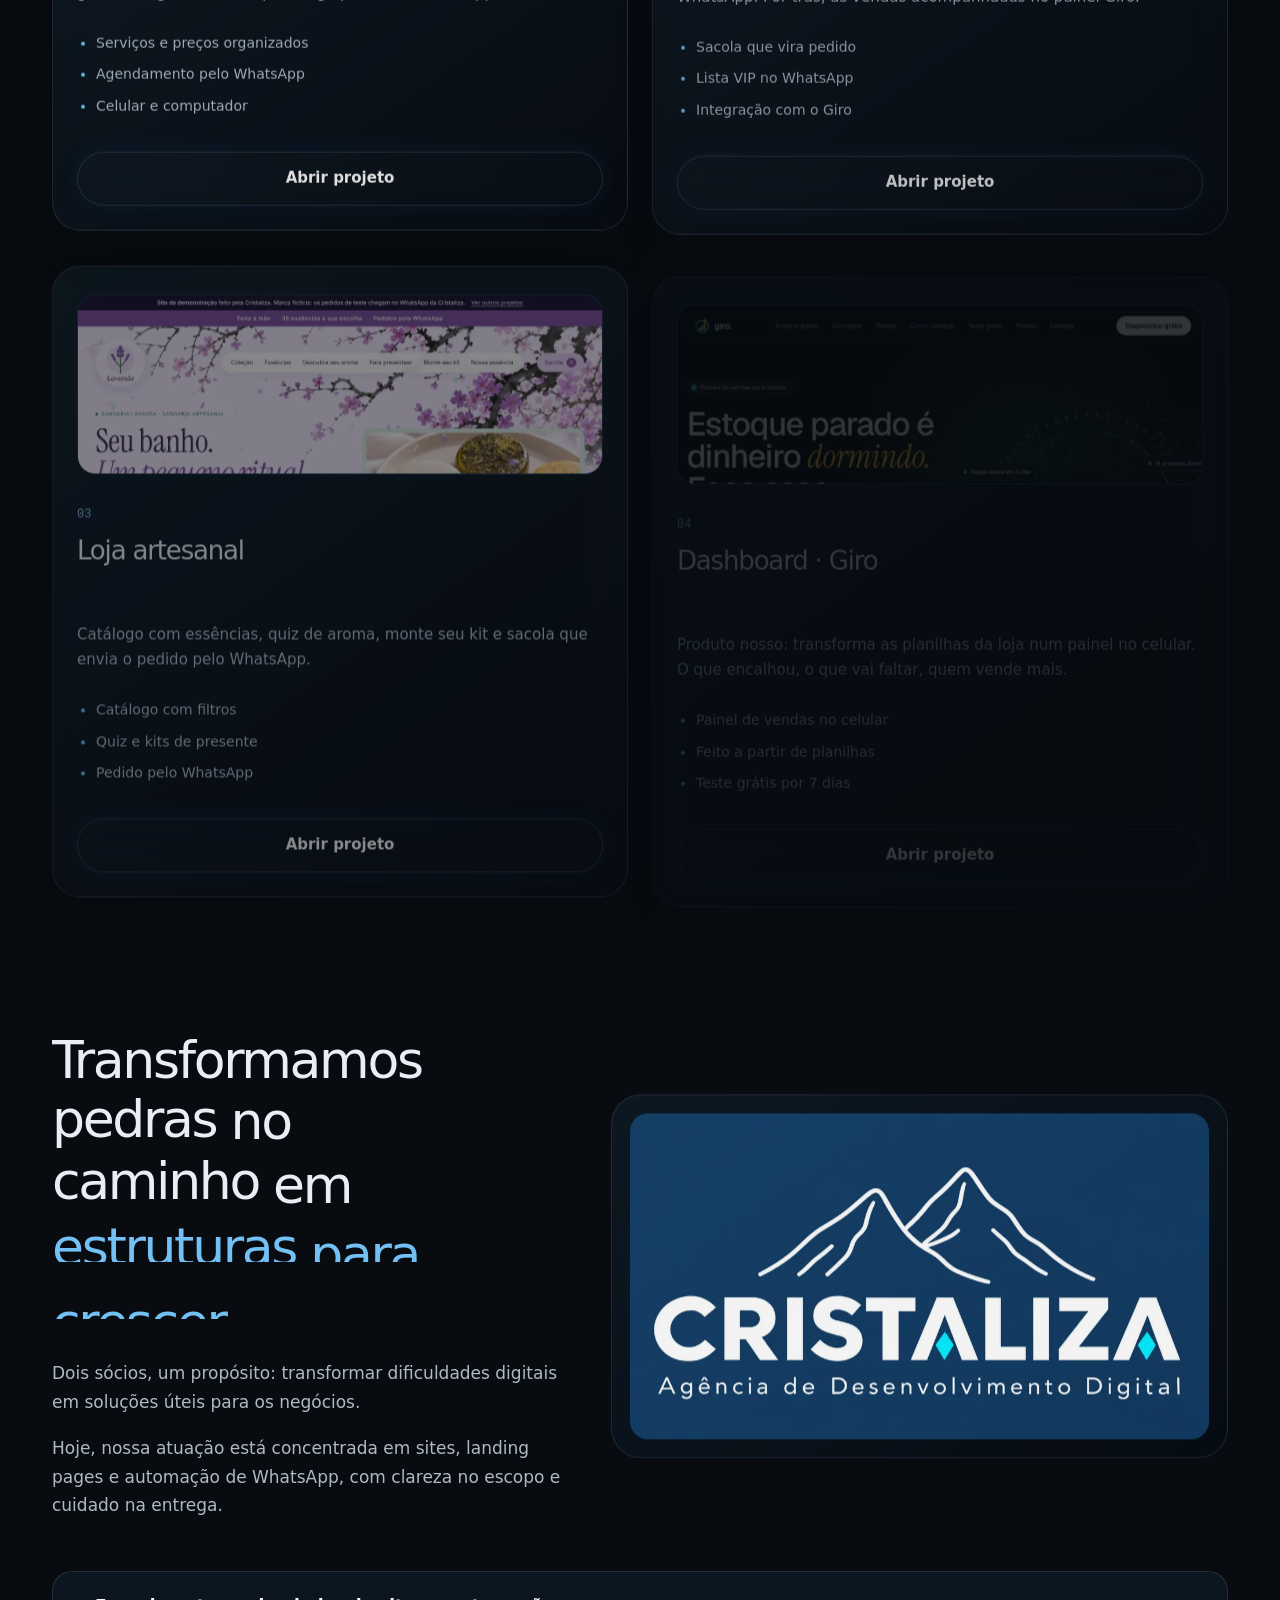
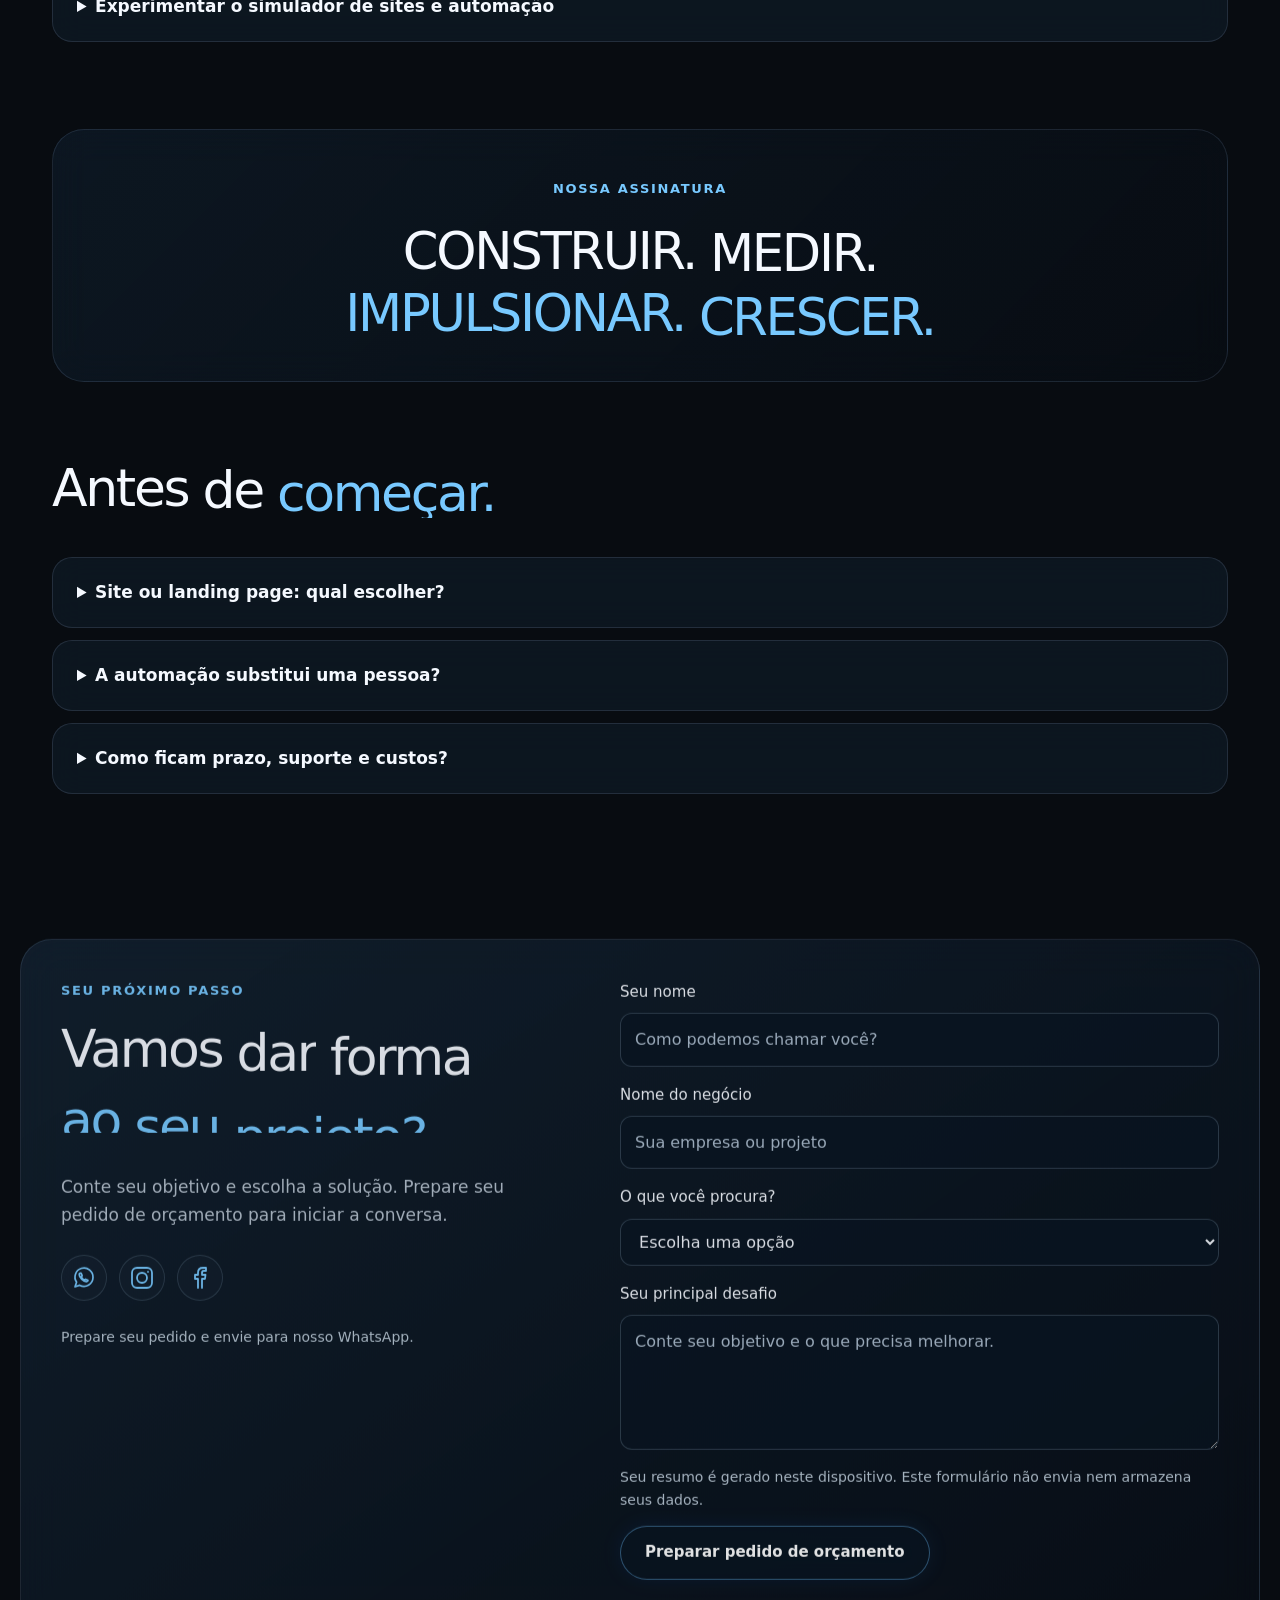
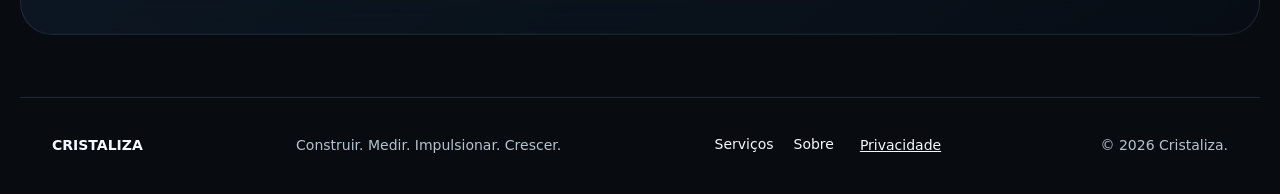
==== commit ae7bfca3: "Volta o site original da Cristaliza e cria os exemplos de barbearia e loja de roupas - index.html: o" ====
--- a/index.html
+++ b/index.html
@@ -1,176 +1,2057 @@
-<!doctype html>
-<html lang="pt-BR">
-<head>
-<meta charset="utf-8">
-<meta name="viewport" content="width=device-width,initial-scale=1">
-<title>Cristaliza | Monte o seu site ao vivo</title>
-<meta name="description" content="Sites, lojas com pedido no WhatsApp, landing pages e automação. Monte um rascunho do seu site agora, ao vivo, e fale direto com quem vai construir.">
-<meta name="theme-color" content="#f3efe6">
-<meta property="og:type" content="website">
-<meta property="og:locale" content="pt_BR">
-<meta property="og:site_name" content="Cristaliza">
-<meta property="og:title" content="Cristaliza | Monte o seu site ao vivo">
-<meta property="og:description" content="Digite o nome do seu negócio e veja o site nascer na tela. Depois é só chamar no WhatsApp.">
-<meta property="og:image" content="https://marcos7ut.github.io/cristaliza/assets/og.png">
-<meta name="twitter:card" content="summary_large_image">
-<link rel="icon" type="image/svg+xml" href="assets/icone.svg">
-<link rel="apple-touch-icon" href="assets/icone-180.png">
-<link rel="preconnect" href="https://fonts.googleapis.com">
-<link rel="preconnect" href="https://fonts.gstatic.com" crossorigin>
-<link rel="stylesheet" href="https://fonts.googleapis.com/css2?family=Bricolage+Grotesque:opsz,wght@12..96,300..800&family=Instrument+Serif:ital@0;1&display=swap">
-<link rel="stylesheet" href="assets/estilo.css">
-<script type="application/ld+json">
-{"@context":"https://schema.org","@type":"ProfessionalService","name":"Cristaliza","description":"Desenvolvimento de sites, lojas com pedido pelo WhatsApp, landing pages e automação de atendimento.","areaServed":"BR","telephone":"+55 11 95481-0927","founder":[{"@type":"Person","name":"Marcos"},{"@type":"Person","name":"Fernando"}],"makesOffer":[{"@type":"Offer","name":"Landing page","price":"1200","priceCurrency":"BRL"},{"@type":"Offer","name":"Site profissional","price":"2400","priceCurrency":"BRL"},{"@type":"Offer","name":"Automação de WhatsApp","price":"1800","priceCurrency":"BRL"}]}
-</script>
-<script src="assets/app.js" defer></script>
-</head>
-<body>
-<a class="pular" href="#monte">Pular para o conteúdo</a>
-
-<header class="topo">
-  <a class="marca" href="#monte" aria-label="Cristaliza, início">
-    <svg class="gema" viewBox="0 0 40 40" aria-hidden="true"><path d="M20 3 35 14 29 36H11L5 14Z" fill="var(--tinta)"/><path d="M20 3 29 36M20 3 11 36M5 14h30" stroke="var(--papel)" stroke-width="1.6" fill="none"/></svg>
-    <span>Cristaliza</span>
-  </a>
-  <nav aria-label="Seções">
-    <a href="#monte">Monte ao vivo</a>
-    <a href="#rua">Rua das lojas</a>
-    <a href="#precos">Preços</a>
-    <a href="#nos">Quem faz</a>
-  </nav>
-  <a class="botao botao-pequeno" href="#falar" data-zap="marcos" data-zap-texto="Olá, Marcos! Vim pelo site da Cristaliza e quero conversar sobre um projeto.">Chamar no WhatsApp</a>
-</header>
-
-<main>
-<!-- 1. O simulador é a primeira dobra: nada de "hero" genérico -->
-<section class="monte" id="monte" aria-labelledby="monte-titulo">
-  <div class="monte-texto">
-    <p class="selo">Estúdio de sites · São Paulo</p>
-    <h1 id="monte-titulo">Seu site começa <em>aqui,</em> agora.</h1>
-    <p class="lead">Escreva o nome do seu negócio e escolha três coisas. O rascunho aparece no celular ao lado, do jeito que o seu cliente vai ver.</p>
-
-    <form class="config" id="config" autocomplete="off">
-      <label class="campo">
-        <span>1. Nome do negócio</span>
-        <input id="c-nome" name="nome" maxlength="32" placeholder="Ex.: Doces da Cida" required>
-      </label>
-
-      <fieldset>
-        <legend>2. O que você faz?</legend>
-        <div class="fichas" data-grupo="ramo"></div>
-      </fieldset>
-
-      <fieldset>
-        <legend>3. Qual é a sua cara?</legend>
-        <div class="fichas" data-grupo="estilo"></div>
-      </fieldset>
-
-      <fieldset>
-        <legend>4. O site precisa…</legend>
-        <div class="fichas" data-grupo="objetivo"></div>
-      </fieldset>
-    </form>
-  </div>
-
-  <div class="palco" aria-live="polite">
-    <div class="celular" id="celular" aria-label="Prévia do seu site">
-      <div class="celular-tela" id="previa"></div>
-    </div>
-    <div class="veredito" id="veredito">
-      <p class="veredito-plano" id="v-plano"></p>
-      <p class="veredito-preco" id="v-preco"></p>
-      <div class="veredito-acoes" id="falar">
-        <a class="botao" data-quero="marcos" href="#">Quero este · falar com Marcos</a>
-        <a class="botao botao-claro" data-quero="fernando" href="#">Falar com Fernando</a>
-      </div>
-      <button class="link" type="button" id="copiar-link">Copiar o link deste rascunho</button>
-      <p class="aviso" id="aviso-copia" role="status"></p>
-    </div>
-  </div>
-  <button class="ver-previa" id="ver-previa" type="button" hidden>Ver como ficou ↓</button>
-</section>
-
-<!-- 2. Portfólio como uma rua: cada fachada é um site de verdade -->
-<section class="rua" id="rua" aria-labelledby="rua-titulo">
-  <div class="faixa-titulo">
-    <h2 id="rua-titulo">Rua das lojas</h2>
-    <p>Cada fachada é um site que fizemos. Entre, mexa, faça um pedido de teste.<br>A última vaga está livre.</p>
-  </div>
-  <div class="rua-trilho" id="rua-trilho" tabindex="0" aria-label="Lojas, role para o lado"></div>
-  <div class="calcada" aria-hidden="true"></div>
-</section>
-
-<!-- 3. Preços sem rodeio -->
-<section class="precos" id="precos" aria-labelledby="precos-titulo">
-  <h2 id="precos-titulo">Três jeitos de começar.<br><em>Preço na mesa.</em></h2>
-  <div class="planos">
-    <article class="plano">
-      <p class="plano-num">01</p>
-      <h3>Landing page</h3>
-      <p>Uma página para uma oferta, com um caminho claro até o seu WhatsApp.</p>
-      <ul><li>Feita para celular e computador</li><li>Botões de contato em todo lugar</li><li>Pronta para anúncio e Instagram</li></ul>
-      <p class="valor"><small>a partir de</small> R$ 1.200</p>
-      <a class="botao botao-claro" href="#" data-zap="marcos" data-zap-texto="Olá, Marcos! Quero saber mais sobre a landing page (a partir de R$ 1.200).">Quero esta</a>
-    </article>
-    <article class="plano plano-destaque">
-      <p class="plano-num">02</p>
-      <h3>Site ou loja</h3>
-      <p>Até cinco páginas, ou uma vitrine com sacola que manda o pedido pronto pelo WhatsApp.</p>
-      <ul><li>Catálogo fácil de atualizar</li><li>Pedido montado no WhatsApp</li><li>Base para aparecer no Google</li></ul>
-      <p class="valor"><small>a partir de</small> R$ 2.400</p>
-      <a class="botao" href="#" data-zap="marcos" data-zap-texto="Olá, Marcos! Quero saber mais sobre o site ou loja (a partir de R$ 2.400).">Quero este</a>
-    </article>
-    <article class="plano">
-      <p class="plano-num">03</p>
-      <h3>Automação de WhatsApp</h3>
-      <p>Respostas e etapas repetidas organizadas, sem perder o atendimento humano.</p>
-      <ul><li>Mapeamento do seu atendimento</li><li>Fluxo inicial automatizado</li><li>Passa a conversa para uma pessoa</li></ul>
-      <p class="valor"><small>implantação</small> R$ 1.800</p>
-      <a class="botao botao-claro" href="#" data-zap="fernando" data-zap-texto="Olá, Fernando! Quero saber mais sobre a automação de WhatsApp (implantação R$ 1.800).">Quero esta</a>
-    </article>
-  </div>
-  <p class="nota">Valores de referência, confirmados no orçamento. Domínio, hospedagem, ferramentas e consumo de APIs são à parte quando existirem, e a proposta mostra tudo antes de começar.</p>
-
-  <ol class="passos" aria-label="Como funciona">
-    <li><b>Conversa</b><span>Entendemos o negócio, o público e o que o site precisa fazer.</span></li>
-    <li><b>Construção</b><span>Você acompanha e revisa um link de prévia, igual ao rascunho daqui de cima.</span></li>
-    <li><b>No ar</b><span>Publicamos e mostramos como atualizar fotos, preços e textos.</span></li>
-  </ol>
-</section>
-
-<!-- 4. Gente de verdade -->
-<section class="nos" id="nos" aria-labelledby="nos-titulo">
-  <h2 id="nos-titulo">Transformamos pedras no caminho<br><em>em estrutura para crescer.</em></h2>
-  <p class="nos-texto">A Cristaliza são dois sócios. Você fala direto com quem desenha e programa, sem atendente no meio e sem modelo pronto copiado de outro cliente.</p>
-  <div class="socios">
-    <a class="socio" href="#" data-zap="marcos" data-zap-texto="Olá, Marcos! Vim pelo site da Cristaliza.">
-      <span class="socio-ini" aria-hidden="true">M</span>
-      <span><b>Marcos</b><small>Sites, lojas e apps</small><small>(11) 95481-0927</small></span>
-      <span class="socio-seta" aria-hidden="true">→</span>
-    </a>
-    <a class="socio" href="#" data-zap="fernando" data-zap-texto="Olá, Fernando! Vim pelo site da Cristaliza.">
-      <span class="socio-ini" aria-hidden="true">F</span>
-      <span><b>Fernando</b><small>Atendimento e automação</small><small>(11) 99173-9104</small></span>
-      <span class="socio-seta" aria-hidden="true">→</span>
-    </a>
-  </div>
-</section>
-
-<section class="duvidas" aria-labelledby="duvidas-titulo">
-  <h2 id="duvidas-titulo">Antes de chamar</h2>
-  <div>
-    <details><summary>Site ou landing page: qual escolher?</summary><p>O site apresenta a empresa em várias páginas. A landing page concentra uma oferta e uma ação, como pedir orçamento. O simulador lá em cima já sugere um caminho, e a gente confirma na conversa.</p></details>
-    <details><summary>O rascunho do simulador é o meu site?</summary><p>É o ponto de partida. Ele mostra a ideia e o tom; o site final é feito sob medida, com suas fotos, seus textos e o seu jeito de vender.</p></details>
-    <details><summary>Consigo atualizar preços e fotos sozinho?</summary><p>Sim. O catálogo fica num arquivo simples e mostramos o passo a passo. Se preferir, a gente atualiza para você.</p></details>
-    <details><summary>A automação substitui uma pessoa?</summary><p>Não precisa substituir. Ela organiza as etapas repetidas e passa a conversa para alguém da sua equipe na hora certa.</p></details>
-    <details><summary>Como ficam prazo, suporte e custos mensais?</summary><p>A proposta descreve escopo, prazo, suporte e qualquer custo de ferramenta. Nada é cobrado sem estar escrito antes.</p></details>
-  </div>
-</section>
-</main>
-
-<footer class="rodape">
-  <p class="rodape-lema">Construir. Medir. Impulsionar. Crescer.</p>
-  <p>© <span id="ano">2026</span> Cristaliza · Este site não usa cookies nem guarda seus dados. O rascunho fica só no seu aparelho.</p>
-</footer>
-</body>
-</html>
+<!doctype html><html lang="pt-BR"><head><meta charset="UTF-8"><meta name="viewport" content="width=device-width,initial-scale=1"><meta name="theme-color" content="#080c11"><title>Cristaliza | Desenvolvimento Digital para Negócios em Evolução</title><meta name="description" content="Transforme potencial em estrutura digital. Sites, landing pages e automação de WhatsApp para negócios em evolução."><link rel="icon" href="data:image/svg+xml,%3Csvg xmlns='http://www.w3.org/2000/svg' viewBox='0 0 32 32'%3E%3Crect width='32' height='32' rx='7' fill='%23071426'/%3E%3Cpath d='M3 25 10 7 16 25 22 7 29 25' fill='none' stroke='%2322d3ee' stroke-width='4'/%3E%3C/svg%3E"><style>/* Cristaliza: estilos finais; regras antigas sobrescritas removidas. */
+* {
+  box-sizing: border-box;
+}
+
+html {
+  scroll-behavior: smooth;
+  scroll-padding-top: 90px;
+}
+
+body {
+  margin: 0;
+  color: var(--text);
+  font: 17px/1.7 'Segoe UI',system-ui,sans-serif;
+  background-size: 64px 64px;
+}
+
+a {
+  color: inherit;
+  text-decoration: none;
+}
+
+button,input,select,textarea {
+  font: inherit;
+}
+
+button {
+  cursor: pointer;
+}
+
+h1,h2,h3,p {
+  margin-top: 0;
+}
+
+h1,h2,h3 {
+  line-height: 1.1;
+  text-wrap: balance;
+}
+
+h1 {
+  font-size: clamp(38px,4.5vw,62px);
+}
+
+h3 {
+  font-size: 24px;
+}
+
+em {
+  font-style: normal;
+  color: var(--cyan);
+}
+
+p {
+  color: var(--muted);
+}
+
+.wrap {
+  width: min(1240px,100%);
+  padding-inline: 32px;
+  margin: auto;
+}
+
+.eyebrow {
+  font-size: 13px;
+  letter-spacing: .13em;
+  color: var(--cyan);
+  font-weight: 650;
+}
+
+.button {
+  display: inline-flex;
+  justify-content: center;
+  align-items: center;
+  text-align: center;
+  padding: 13px 24px;
+  font-weight: 700;
+  transition: background .25s,transform .25s;
+}
+
+.button:hover {
+  transform: translateY(-2px);
+}
+
+.button.outline {
+  color: white;
+}
+
+.button.outline:hover {
+  background: #ffffff0b;
+  border-color: var(--cyan);
+}
+
+header {
+  position: sticky;
+  top: 0;
+  z-index: 10;
+  padding: 0 32px;
+  display: flex;
+  align-items: center;
+  justify-content: space-between;
+  border-bottom: 1px solid var(--line);
+}
+
+.brand img {
+  object-fit: contain;
+  display: block;
+}
+
+nav {
+  display: flex;
+  align-items: center;
+  gap: 32px;
+}
+
+nav>a:not(.button) {
+  text-transform: uppercase;
+}
+
+nav a:hover {
+  color: var(--cyan);
+}
+
+#menu {
+  display: none;
+}
+
+.hero {
+  position: relative;
+  isolation: isolate;
+  border-bottom: 1px solid var(--line);
+}
+
+.hero .wrap {
+  position: relative;
+  z-index: 1;
+}
+
+.hero-bottom {
+  display: flex;
+  justify-content: space-between;
+}
+
+.hero-bottom>div {
+  max-width: 760px;
+}
+
+.actions {
+  display: flex;
+  gap: 16px;
+  flex-wrap: wrap;
+  margin: 25px 0 0;
+}
+
+.section-head {
+  display: flex;
+  justify-content: space-between;
+  gap: 50px;
+  align-items: end;
+}
+
+.section-head>p {
+  max-width: 340px;
+}
+
+.service-grid {
+  display: grid;
+  grid-template-columns: repeat(3,minmax(0,1fr));
+}
+
+.service-card {
+  display: flex;
+  flex-direction: column;
+  border-right: 1px solid var(--line);
+  transition: background .3s;
+}
+
+.service-card:last-child {
+  border-right: 0;
+}
+
+.tile {
+  width: 46px;
+  height: 46px;
+  border: 1px solid var(--line);
+  display: grid;
+  place-items: center;
+  color: var(--cyan);
+  font-family: monospace;
+  margin-bottom: 25px;
+}
+
+.service-card ul {
+  padding-left: 19px;
+  color: var(--muted);
+  margin: 10px 0 25px;
+  flex: 1;
+}
+
+.service-card li {
+  margin-bottom: 8px;
+}
+
+.service-card li::marker {
+  color: var(--cyan);
+}
+
+.price {
+  border-top: 1px solid var(--line);
+  padding-top: 20px;
+  margin-bottom: 24px;
+}
+
+.price>* {
+  display: block;
+}
+
+.price small {
+  font-size: 12px;
+  letter-spacing: .08em;
+  color: var(--muted);
+}
+
+.price strong {
+  line-height: 1.5;
+  color: white;
+}
+
+.price span {
+  font-size: 14px;
+  color: var(--muted);
+}
+
+.note,.form-note,.contact-status {
+  font-size: 14px;
+}
+
+.note {
+  margin: 22px 0 0;
+}
+
+.process {
+  border-block: 1px solid var(--line);
+}
+
+.process-grid,.about-grid,.contact-grid {
+  display: grid;
+  grid-template-columns: minmax(0,1fr) minmax(0,1.2fr);
+  gap: 60px;
+}
+
+.timeline {
+  border-left: 1px solid var(--line);
+  padding-left: 28px;
+}
+
+.timeline article {
+  gap: 22px;
+  border: 1px solid var(--line);
+  margin-bottom: 18px;
+}
+
+.timeline article:last-child {
+  margin-bottom: 0;
+}
+
+.timeline article>span {
+  color: var(--cyan);
+  font-family: monospace;
+}
+
+.timeline p {
+  margin: 0;
+}
+
+.about-grid {
+  align-items: center;
+  margin-bottom: 35px;
+}
+
+.logo-frame {
+  border: 1px solid var(--line);
+}
+
+.logo-frame img {
+  display: block;
+  width: 100%;
+  height: auto;
+}
+
+.statement {
+  border-block: 1px solid var(--line);
+}
+
+.statement h2 {
+  margin: 20px 0 0;
+}
+
+.faq details,.compact-disclosure {
+  border: 1px solid var(--line);
+  padding: 20px 24px;
+  margin: 12px 0;
+}
+
+summary {
+  font-size: 17px;
+  cursor: pointer;
+  font-weight: 600;
+}
+
+details p {
+  margin: 18px 0 0;
+}
+
+.compact-disclosure[open]>summary {
+  margin-bottom: 25px;
+}
+
+.impact-tool h3 {
+  font-size: 29px;
+}
+
+.filters {
+  display: flex;
+  gap: 10px;
+  flex-wrap: wrap;
+  margin: 25px 0;
+}
+
+.filters button {
+  border: 1px solid var(--line);
+  color: white;
+  padding: 10px 16px;
+  font-size: 14px;
+}
+
+.filters button.active {
+  border-color: var(--cyan);
+}
+
+.impact-layout {
+  display: grid;
+  grid-template-columns: minmax(0,1fr) minmax(0,1fr);
+  gap: 28px;
+}
+
+.impact-result {
+  padding: 24px;
+  border: 1px solid var(--line);
+  align-self: start;
+}
+
+.impact-result>strong {
+  display: block;
+  font-size: 34px;
+  line-height: 1.3;
+  color: var(--cyan);
+  margin: 18px 0;
+}
+
+.return-stat {
+  display: grid;
+  grid-template-columns: minmax(0,1fr) auto;
+  gap: 18px;
+  border-top: 1px solid var(--line);
+  padding: 15px 0;
+  font-size: 14px;
+}
+
+.return-stat b {
+  text-align: right;
+}
+
+.contact {
+  border-top: 1px solid var(--line);
+}
+
+label {
+  display: block;
+  font-size: 15px;
+  margin-bottom: 16px;
+}
+
+input,select,textarea {
+  display: block;
+  width: 100%;
+  padding: 12px 14px;
+  margin-top: 8px;
+  border: 1px solid #7390aa;
+  font-size: 16px;
+}
+
+.socials {
+  display: flex;
+  gap: 12px;
+  margin: 25px 0;
+}
+
+.socials button {
+  display: grid;
+  place-items: center;
+  width: 46px;
+  height: 46px;
+  border: 1px solid var(--line);
+  color: var(--cyan);
+}
+
+.socials svg,.floating svg {
+  width: 24px;
+  height: 24px;
+  display: block;
+}
+
+.floating {
+  position: fixed;
+  right: 20px;
+  bottom: 20px;
+  z-index: 12;
+  display: flex;
+  align-items: center;
+  gap: 10px;
+  border: 1px solid var(--cyan);
+  padding: 13px 18px;
+  font-size: 14px;
+}
+
+.floating span:first-child {
+  color: var(--cyan);
+}
+
+footer {
+  padding-block: 35px;
+  display: flex;
+  align-items: center;
+  justify-content: space-between;
+  gap: 25px;
+  flex-wrap: wrap;
+  font-size: 14px;
+}
+
+footer p {
+  margin: 0;
+}
+
+footer>div {
+  display: flex;
+  gap: 20px;
+}
+
+.text-link {
+  background: none;
+  border: 0;
+  color: inherit;
+  font-size: 14px;
+  text-decoration: underline;
+}
+
+dialog {
+  width: min(520px,calc(100% - 40px));
+  padding: 30px;
+  color: white;
+  border: 1px solid var(--line);
+}
+
+#close-dialog {
+  float: right;
+  background: none;
+  border: 0;
+  color: white;
+  font-size: 28px;
+}
+
+dialog h2 {
+  font-size: 28px;
+}
+
+#result {
+  border: 1px solid var(--line);
+  padding: 20px;
+  margin-top: 20px;
+}
+
+pre {
+  white-space: pre-wrap;
+  overflow-wrap: anywhere;
+  color: var(--muted);
+  font: 14px/1.6 system-ui;
+}
+
+#feedback {
+  color: var(--cyan);
+  font-size: 14px;
+}
+
+a:focus-visible,button:focus-visible,summary:focus-visible,input:focus,select:focus,textarea:focus {
+  outline: 2px solid var(--cyan);
+  outline-offset: 4px;
+}
+
+.skip {
+  position: absolute;
+  top: -100px;
+  left: 10px;
+  z-index: 30;
+  background: white;
+  color: black;
+  padding: 12px;
+}
+
+.skip:focus {
+  top: 10px;
+}
+
+p,li,h3 {
+  overflow-wrap: break-word;
+}
+
+@media(max-width:900px) {
+  .service-card {
+    border-right: 0;
+    border-bottom: 1px solid var(--line);
+  }
+
+  .service-card:last-child {
+    border-bottom: 0;
+  }
+
+  .process-grid,.about-grid,.contact-grid {
+    gap: 35px;
+  }
+}
+
+@media(max-width:700px) {
+  .wrap {
+    padding-inline: 22px;
+  }
+
+  header {
+    padding: 0 22px;
+  }
+
+  #menu {
+    display: block;
+    background: none;
+    border: 1px solid var(--line);
+    color: white;
+    font-size: 24px;
+    padding: 3px 10px;
+  }
+
+  nav {
+    display: none;
+    position: absolute;
+    top: 72px;
+    left: 0;
+    right: 0;
+    padding: 25px;
+    border-bottom: 1px solid var(--line);
+    flex-direction: column;
+    align-items: stretch;
+  }
+
+  nav.open {
+    display: flex;
+  }
+
+  .actions .button {
+    width: 100%;
+  }
+
+  .section-head {
+    display: block;
+  }
+
+  .section-head>p {
+    max-width: none;
+  }
+
+  .service-card ul {
+    columns: 1;
+  }
+
+  .process-grid,.about-grid,.contact-grid,.impact-layout {
+    grid-template-columns: 1fr;
+    gap: 28px;
+  }
+
+  .timeline {
+    padding-left: 15px;
+  }
+
+  .timeline article {
+    padding: 20px;
+    gap: 15px;
+  }
+
+  .faq details,.compact-disclosure {
+    padding: 18px;
+  }
+
+  .filters button {
+    width: 100%;
+  }
+
+  .return-stat {
+    grid-template-columns: 1fr;
+    gap: 8px;
+  }
+
+  .return-stat b {
+    text-align: left;
+  }
+
+  .impact-result {
+    padding: 20px;
+  }
+
+  .impact-result>strong {
+    font-size: 29px;
+  }
+
+  .floating {
+    right: 15px;
+    bottom: 15px;
+    padding: 12px;
+  }
+
+  .floating span:last-child {
+    display: none;
+  }
+
+  footer {
+    padding-bottom: 85px;
+  }
+}
+
+@media(prefers-reduced-motion:reduce) {
+  html {
+    scroll-behavior: auto;
+  }
+
+  * {
+    animation: none!important;
+    transition: none!important;
+  }
+}
+
+body {
+  background: var(--bg);
+  background-image: none;
+}
+
+#bg-canvas {
+  position: fixed;
+  inset: 0;
+  width: 100%;
+  height: 100%;
+  pointer-events: none;
+  z-index: -1;
+}
+
+.ambient-glow {
+  position: fixed;
+  inset: 0;
+  z-index: -2;
+  pointer-events: none;
+}
+
+header {
+  height: 84px;
+  backdrop-filter: blur(24px);
+}
+
+nav>a:not(.button) {
+  font-size: 13px;
+  letter-spacing: .12em;
+}
+
+h1,h2,h3 {
+  font-weight: 500;
+  letter-spacing: -.045em;
+}
+
+.button {
+  border-radius: 99px;
+  color: white;
+  border: 1px solid #67e4f370;
+  text-transform: none;
+  letter-spacing: 0;
+  font-size: 15px;
+  backdrop-filter: blur(12px);
+}
+
+.button:hover {
+  color: white;
+}
+
+.hero {
+  min-height: 660px;
+  padding: 100px 0 85px;
+  border: 0;
+  overflow: hidden;
+}
+
+.hero .eyebrow {
+  font-size: 13px;
+  letter-spacing: .2em;
+  margin-bottom: 35px;
+}
+
+.hero-bottom {
+  gap: 45px;
+  align-items: center;
+}
+
+.hero-bottom>div:first-child {
+  max-width: 680px;
+  flex: 1.3;
+}
+
+.hero h1 {
+  font-size: clamp(48px,6.2vw,82px);
+  line-height: 1.05;
+  margin-bottom: 27px;
+}
+
+.hero-bottom p {
+  font-size: 17px;
+  max-width: 530px;
+}
+
+.hero .actions {
+  margin-top: 35px;
+}
+
+.word-mask {
+  display: inline-block;
+  overflow: hidden;
+  vertical-align: top;
+  padding-bottom: .07em;
+  margin-bottom: -.07em;
+}
+
+.reveal-word {
+  display: inline-block;
+}
+
+.connection-panel {
+  flex: 1!important;
+  max-width: 410px!important;
+  min-width: 0;
+  text-align: center;
+  padding: 28px 24px;
+  border: 1px solid #ffffff18;
+  border-radius: 32px;
+  backdrop-filter: blur(18px);
+}
+
+.connection-panel>.eyebrow {
+  font-size: 11px;
+  letter-spacing: .15em;
+}
+
+.connection-panel>p {
+  font-size: 13px;
+  line-height: 1.7;
+  margin: 0;
+}
+
+.connection-orbit {
+  position: relative;
+  height: 250px;
+  margin-top: 15px;
+  display: grid;
+  place-items: center;
+}
+
+.connection-core {
+  border-radius: 50%;
+  width: 135px;
+  height: 135px;
+  display: flex;
+  flex-direction: column;
+  justify-content: center;
+  border: 1px solid #67e4f345;
+  font-size: 15px;
+  letter-spacing: .07em;
+  position: relative;
+}
+
+.connection-core span {
+  font-size: 11px;
+  letter-spacing: 0;
+  margin-top: 8px;
+}
+
+.orbit-line {
+  position: absolute;
+  width: 215px;
+  height: 215px;
+  border-radius: 50%;
+  border: 1px dashed #67e4f32a;
+  animation: orbit 30s linear infinite;
+}
+
+.orbit-line:after {
+  content: '';
+  width: 6px;
+  height: 6px;
+  position: absolute;
+  top: 31px;
+  left: 31px;
+  border-radius: 50%;
+}
+
+.connection-node {
+  position: absolute;
+  border: 1px solid #ffffff20;
+  backdrop-filter: blur(15px);
+  padding: 12px 15px;
+  border-radius: 14px;
+  font-size: 13px;
+  box-shadow: 0 8px 35px #0003;
+}
+
+.connection-node span {
+  display: block;
+  font-size: 11px;
+  margin-top: 3px;
+}
+
+.node-a {
+  left: -7px;
+  top: 20px;
+}
+
+.node-b {
+  right: -7px;
+  bottom: 22px;
+}
+
+@keyframes orbit {to{transform:rotate(360deg)}}
+
+.section {
+  padding-block: 65px;
+}
+
+.section-head {
+  margin-bottom: 35px;
+}
+
+.section-head>p {
+  font-size: 16px;
+}
+
+h2 {
+  font-size: clamp(34px,4.2vw,52px);
+}
+
+.service-grid {
+  border: 0;
+  perspective: 1100px;
+}
+
+.service-card {
+  border: 1px solid #ffffff1c!important;
+  border-radius: 28px;
+  padding: 24px;
+  backdrop-filter: blur(22px);
+  position: relative;
+  overflow: hidden;
+}
+
+.service-card:before {
+  content: '';
+  position: absolute;
+  inset: 0;
+  pointer-events: none;
+  opacity: 0;
+  transition: opacity .4s;
+}
+
+.service-card:hover:before {
+  opacity: 1;
+}
+
+.service-card>* {
+  position: relative;
+}
+
+.service-card .tile {
+  border: 0;
+  width: auto;
+  height: auto;
+  display: block;
+  font-size: 12px;
+  margin: 20px 0 12px;
+}
+
+.service-card h3 {
+  font-size: 26px;
+  line-height: 1.15;
+  min-height: 60px;
+}
+
+.service-card p {
+  font-size: 15px;
+}
+
+.service-card ul {
+  font-size: 14px;
+}
+
+.price strong {
+  font-weight: 500;
+  font-size: 32px;
+}
+
+.solution-preview {
+  height: 180px;
+  border-radius: 18px;
+  border: 1px solid #ffffff15;
+  padding: 17px;
+  box-shadow: inset 0 1px #ffffff10;
+}
+
+.preview-top {
+  display: flex;
+  gap: 5px;
+  align-items: center;
+  font-size: 10px;
+  justify-content: space-between;
+}
+
+.preview-top i {
+  height: 4px;
+  width: 4px;
+  border-radius: 50%;
+}
+
+.page-preview .preview-top {
+  justify-content: start;
+}
+
+.preview-title {
+  font-size: 21px;
+  line-height: 1.2;
+  margin: 20px 0 15px;
+  font-weight: 500;
+}
+
+.preview-title b {
+  color: var(--cyan);
+  font-weight: 500;
+}
+
+.preview-action {
+  font-size: 10px;
+  border: 1px solid #67e4f35c;
+  border-radius: 12px;
+  padding: 5px 10px;
+}
+
+.preview-columns {
+  display: flex;
+  gap: 6px;
+}
+
+.preview-columns span {
+  border: 1px solid #ffffff12;
+  padding: 8px 12px;
+  border-radius: 6px;
+  font-size: 10px;
+}
+
+.chat-preview {
+  display: flex;
+  flex-direction: column;
+  gap: 11px;
+  justify-content: center;
+}
+
+.chat-bubble {
+  display: block;
+  align-self: start;
+  max-width: 90%;
+  border: 1px solid #ffffff10;
+  border-radius: 12px 12px 12px 2px;
+  padding: 9px 12px;
+}
+
+.chat-bubble.outgoing {
+  align-self: end;
+  border-radius: 12px 12px 2px 12px;
+}
+
+.process {
+  border: 0;
+}
+
+.process-grid {
+  grid-template-columns: 1fr;
+  gap: 25px;
+}
+
+.process-grid>div:first-child {
+  max-width: 720px;
+}
+
+.timeline {
+  border: 0;
+  padding: 0;
+  display: grid;
+  grid-template-columns: repeat(3,minmax(0,1fr));
+  gap: 22px;
+}
+
+.timeline article {
+  margin: 0;
+  display: block;
+  border-radius: 25px;
+  padding: 28px;
+  backdrop-filter: blur(18px);
+  min-height: 210px;
+}
+
+.timeline article>span {
+  display: block;
+  font-size: 13px;
+  letter-spacing: .15em;
+  margin-bottom: 24px;
+}
+
+.timeline h3 {
+  font-size: 23px;
+}
+
+.timeline p {
+  font-size: 15px;
+}
+
+.logo-frame {
+  border-radius: 30px;
+  backdrop-filter: blur(18px);
+  overflow: hidden;
+  padding: 18px;
+}
+
+.logo-frame img {
+  border-radius: 18px;
+}
+
+.about-grid {
+  gap: 45px;
+}
+
+.statement {
+  border: 1px solid #ffffff0a;
+  border-radius: 32px;
+  margin: 10px auto;
+  width: min(1176px,calc(100% - 44px));
+  text-align: center;
+  backdrop-filter: blur(18px);
+  padding: 48px 0;
+}
+
+.statement h2 {
+  font-size: clamp(26px,4vw,52px);
+  font-weight: 500;
+}
+
+.faq details,.compact-disclosure {
+  border-radius: 20px;
+  backdrop-filter: blur(16px);
+}
+
+.contact {
+  background: transparent;
+  border: 0;
+}
+
+.contact-grid {
+  padding: 40px;
+  border: 1px solid #ffffff1c;
+  border-radius: 32px;
+  backdrop-filter: blur(20px);
+}
+
+input,select,textarea {
+  border-radius: 12px;
+}
+
+.socials button {
+  border-radius: 50%;
+}
+
+.floating {
+  border-radius: 99px;
+  backdrop-filter: blur(18px);
+}
+
+.impact-result {
+  border-radius: 20px;
+}
+
+.filters button {
+  border-radius: 99px;
+}
+
+footer {
+  border-top: 1px solid #ffffff15;
+}
+
+.note {
+  font-size: 13px;
+  line-height: 1.8;
+}
+
+@media(max-width:900px) {
+  .hero {
+    padding: 65px 0;
+  }
+
+  .hero-bottom {
+    gap: 20px;
+  }
+
+  .connection-panel {
+    max-width: 320px!important;
+    padding: 20px 15px;
+  }
+
+  .service-grid {
+    grid-template-columns: repeat(3,minmax(0,1fr));
+    gap: 12px;
+  }
+
+  .service-card {
+    padding: 18px;
+  }
+
+  .service-card ul {
+    columns: 1;
+  }
+
+  .service-card h3 {
+    font-size: 23px;
+  }
+
+  .solution-preview {
+    padding: 13px;
+    height: 160px;
+  }
+
+  .preview-title {
+    font-size: 18px;
+  }
+
+  .preview-columns span {
+    padding: 6px;
+    font-size: 9px;
+  }
+
+  .timeline {
+    gap: 12px;
+  }
+
+  .timeline article {
+    padding: 22px;
+  }
+
+  .contact-grid {
+    gap: 25px;
+  }
+}
+
+@media(max-width:700px) {
+  header {
+    height: 72px;
+  }
+
+  .hero {
+    padding: 48px 0 35px;
+    min-height: auto;
+  }
+
+  .hero .eyebrow {
+    font-size: 12px;
+    margin-bottom: 25px;
+  }
+
+  .hero h1 {
+    font-size: clamp(42px,9vw,60px);
+  }
+
+  .hero-bottom {
+    display: flex;
+    flex-direction: column;
+    align-items: stretch;
+    gap: 35px;
+  }
+
+  .hero-bottom>div:first-child {
+    max-width: none;
+  }
+
+  .hero-bottom p {
+    font-size: 16px;
+  }
+
+  .connection-panel {
+    width: 100%;
+    max-width: none!important;
+    padding: 20px;
+  }
+
+  .connection-orbit {
+    height: 215px;
+    max-width: 340px;
+    margin: auto;
+  }
+
+  .connection-panel>.eyebrow {
+    font-size: 11px;
+  }
+
+  .connection-panel>p {
+    font-size: 13px;
+  }
+
+  .orbit-line {
+    width: 190px;
+    height: 190px;
+  }
+
+  .connection-core {
+    width: 120px;
+    height: 120px;
+  }
+
+  .node-a {
+    left: 0;
+    top: 15px;
+  }
+
+  .node-b {
+    right: 0;
+    bottom: 14px;
+  }
+
+  .service-grid,.timeline {
+    grid-template-columns: 1fr;
+    gap: 20px;
+  }
+
+  .service-card {
+    padding: 23px;
+  }
+
+  .service-card h3 {
+    min-height: auto;
+    font-size: 28px;
+  }
+
+  .solution-preview {
+    height: 180px;
+  }
+
+  .preview-title {
+    font-size: 23px;
+  }
+
+  .preview-columns span {
+    font-size: 11px;
+    padding: 8px 14px;
+  }
+
+  .timeline article {
+    min-height: 0;
+  }
+
+  .section {
+    padding-block: 42px;
+  }
+
+  .contact-grid {
+    padding: 25px;
+  }
+
+  .statement {
+    padding: 35px 0;
+  }
+
+  .statement .wrap {
+    padding-inline: 14px;
+  }
+
+  .statement h2 {
+    font-size: clamp(23px,5.7vw,34px);
+  }
+
+  body {
+    overflow-x: hidden;
+  }
+}
+
+@media(prefers-reduced-motion:reduce) {
+  #bg-canvas {
+    display: none;
+  }
+
+  .reveal-word {
+    transform: none!important;
+  }
+
+  .orbit-line {
+    animation: none;
+  }
+
+  .service-card,.hero .eyebrow,.hero .actions,.hero-bottom>div>p,.connection-panel,.timeline article,.about-grid,.contact-grid {
+    opacity: 1!important;
+    transform: none!important;
+  }
+}
+
+:root {
+  --bg: #080c11;
+  --panel: #111b25;
+  --text: #f5f9ff;
+  --muted: #b6c2cf;
+  --cyan: #78c9ff;
+  --line: #b3d6ff24;
+  --blue: #3987ff;
+}
+
+body {
+  background-color: var(--bg);
+}
+
+#bg-canvas {
+  opacity: 1;
+}
+
+.ambient-glow {
+  background: radial-gradient(ellipse at 8% 30%,#184e7c20,transparent 55%),radial-gradient(ellipse at 92% 80%,#17447a1c,transparent 55%);
+}
+
+header {
+  background: linear-gradient(180deg,#1c2632d9,#0a1018d9);
+  border-color: #b7daff1a;
+  box-shadow: 0 10px 35px #0002;
+}
+
+.brand img,.logo-frame img {
+  mix-blend-mode: screen;
+}
+
+.button {
+  background: #0a1622c9;
+  border-color: #6ebfff70;
+  box-shadow: 0 0 22px #368dff16;
+}
+
+.button:hover {
+  background: #162e45;
+  box-shadow: 0 0 25px #479fff30;
+}
+
+.button.outline {
+  background: #ffffff03;
+  border-color: #c2ddff25;
+}
+
+.hero .eyebrow {
+  color: #b7c7d6;
+}
+
+.connection-panel {
+  background: linear-gradient(145deg,#18324a60,#080e15b8);
+  border-color: #bfdcff20;
+  box-shadow: inset 0 1px #ffffff0c,0 25px 70px #0004;
+}
+
+.connection-panel>.eyebrow {
+  color: #afc8dd;
+}
+
+.connection-core {
+  background: radial-gradient(circle,#23588670,#09121c);
+  border-color: #71bfff50;
+  box-shadow: 0 0 45px #3e9aff20;
+}
+
+.connection-core span {
+  color: #a8c7df;
+}
+
+.connection-node {
+  background: #101f2edc;
+  border-color: #bddbff28;
+}
+
+.connection-node span {
+  color: #b5ccdd;
+}
+
+.orbit-line {
+  border-color: #6bbaff42;
+}
+
+.orbit-line:after {
+  background: #93d0ff;
+  box-shadow: 0 0 15px #398bff;
+}
+
+.service-grid {
+  gap: 24px;
+  padding: 16px 0;
+}
+
+.service-card {
+  background: linear-gradient(145deg,#1a2d3c9c,#080d14c7);
+  border-color: #c0daff22!important;
+  box-shadow: inset 0 1px #ffffff0e,0 20px 45px #0003;
+}
+
+.service-card:hover {
+  background: linear-gradient(145deg,#203a50a6,#0b1621cc);
+}
+
+.service-card:before {
+  background: radial-gradient(350px circle at var(--mx,50%) var(--my,30%),#4e9eff20,transparent 65%);
+}
+
+.service-card .tile {
+  color: #84bfe9;
+}
+
+.solution-preview {
+  background: radial-gradient(ellipse at 70% 20%,#2879c14d,transparent 80%),#0b1723;
+  border-color: #c0ddff1c;
+}
+
+.preview-top {
+  color: #a6bfd2;
+}
+
+.preview-top i {
+  background: #7ca4c3;
+}
+
+.preview-action {
+  background: #173b5c;
+  border-color: #67b4ff50;
+}
+
+.preview-columns span {
+  background: #aad7ff07;
+  border-color: #b9daff18;
+}
+
+.chat-bubble {
+  background: #18324a;
+  color: #dceafa;
+  border-color: #b5d7ff15;
+}
+
+.chat-bubble.outgoing {
+  background: #1c486d;
+}
+
+.process {
+  background: #070d1525;
+}
+
+.timeline {
+  padding-top: 12px;
+  padding-bottom: 12px;
+}
+
+.timeline article {
+  background: linear-gradient(145deg,#192c3e8c,#0a1019b8);
+  border-color: #c0dcff24;
+  box-shadow: inset 0 1px #ffffff0b,0 20px 40px #0003;
+}
+
+.logo-frame {
+  background: linear-gradient(145deg,#162a3c70,#080d15b0);
+  border-color: #bedaff22;
+}
+
+.statement {
+  background: linear-gradient(135deg,#19354f45,#080d14aa);
+  border-color: #aecfff20;
+}
+
+.faq details,.compact-disclosure {
+  background: #101c29a6;
+  border-color: #bbd9ff20;
+}
+
+.contact-grid {
+  background: linear-gradient(145deg,#1b32488c,#090f19bf);
+  border-color: #bcd8ff24;
+}
+
+input,select,textarea {
+  background: #0b1623c9;
+  border-color: #c0dfff35;
+  color: #f4f8ff;
+}
+
+input::placeholder,textarea::placeholder {
+  color: #aebfd0;
+}
+
+.impact-result {
+  background: #0a1621d4;
+  border-color: #b9d9ff2c;
+}
+
+.filters button {
+  background: #132739;
+  border-color: #a9d3ff2a;
+}
+
+.filters button.active {
+  background: #78c9ff;
+  color: #0b1b2b;
+}
+
+.socials button {
+  background: #93caff06;
+  border-color: #c0dcff28;
+}
+
+.floating {
+  background: #0c1b2bdd;
+  border-color: #6bbdff80;
+}
+
+.note,.form-note,.contact-status {
+  color: #bac9d6;
+}
+
+dialog {
+  background: #111f2c;
+  border-color: #a7ceff40;
+}
+
+dialog::backdrop {
+  background: #080c11bf;
+}
+
+footer {
+  border-color: #aecfff24;
+}
+
+#result,.return-stat {
+  border-color: #b2d5ff24;
+}
+
+@media(max-width:700px) {
+  nav {
+    background: #0d1722f5;
+    border-color: #bfdcff22;
+  }
+
+  .service-grid {
+    gap: 24px;
+  }
+
+  .timeline {
+    gap: 24px;
+  }
+
+  .service-card {
+    backdrop-filter: blur(18px);
+  }
+}
+
+#solucoes .section-head h2,#metodo .process-grid>div:first-child h2 {
+  margin-top: 0;
+  margin-bottom: 20px;
+}
+
+#solucoes .section-head {
+  align-items: center;
+  margin-bottom: 24px;
+}
+
+#metodo .process-grid {
+  gap: 18px;
+}
+
+.solution-preview {
+  position: relative;
+  margin: 4px 0 10px;
+  overflow: visible;
+}
+
+.demo-open {
+  position: absolute;
+  right: 12px;
+  bottom: 10px;
+  padding: 5px 10px;
+  border: 1px solid #88caff55;
+  border-radius: 99px;
+  background: #0a1b2be8;
+  color: #e6f5ff;
+  font-size: 12px;
+  min-height: 30px;
+}
+
+.preview-columns {
+  padding-right: 0;
+}
+
+.site-preview .preview-columns {
+  margin-top: 0;
+}
+
+.site-preview .preview-title {
+  margin-top: 14px;
+  margin-bottom: 7px;
+}
+
+.chat-preview {
+  padding-bottom: 46px;
+}
+
+.chat-bubble {
+  font-size: 12px;
+}
+
+.demo-open:hover {
+  background: #1b4160;
+}
+
+.page-preview .preview-action {
+  display: none;
+}
+
+.brand img {
+  width: 175px;
+  height: 74px;
+}
+
+.note,.form-note {
+  line-height: 1.65;
+}
+
+#demo-dialog {
+  width: min(720px,calc(100% - 28px));
+  max-height: 85svh;
+  overflow: auto;
+  border-radius: 26px;
+  padding: 32px;
+  background: linear-gradient(145deg,#192d40,#0b121c);
+}
+
+#demo-dialog h2 {
+  font-size: clamp(27px,4vw,38px);
+  padding-right: 20px;
+}
+
+.demo-close {
+  float: right;
+  border: 0;
+  background: transparent;
+  color: white;
+  font-size: 28px;
+  width: 40px;
+  height: 40px;
+}
+
+.demo-page,.demo-chat {
+  padding: 25px;
+  border: 1px solid #9dccff25;
+  background: #0a1724b3;
+  border-radius: 18px;
+}
+
+.demo-page h3 {
+  font-size: 25px;
+}
+
+.demo-tabs {
+  display: flex;
+  gap: 8px;
+  flex-wrap: wrap;
+  margin: 20px 0;
+}
+
+.demo-tabs button {
+  background: #132e46;
+  color: #e6f2ff;
+  border: 1px solid #aed4ff35;
+  padding: 10px 14px;
+  border-radius: 99px;
+  font-size: 14px;
+}
+
+.demo-tabs [aria-pressed=true] {
+  background: #78c9ff;
+  color: #0b1b2b;
+}
+
+.demo-response {
+  padding: 15px;
+  background: #194367;
+  border-radius: 12px;
+  margin-top: 20px;
+}
+
+.demo-select {
+  margin-top: 20px;
+}
+
+.demo-chat .chat-bubble {
+  font-size: 15px;
+  max-width: 95%;
+  margin: 12px 0;
+  line-height: 1.6;
+}
+
+.demo-chat .outgoing {
+  margin-left: auto;
+}
+
+.demo-chat .chat-bubble {
+  display: table;
+}
+
+.demo-chat .demo-tabs {
+  margin-bottom: 15px;
+}
+
+@media(max-width:700px) {
+  .service-card,.connection-panel,.logo-frame,.timeline article,.faq details,.compact-disclosure,.contact-grid {
+    backdrop-filter: none;
+  }
+
+  .service-card {
+    background: linear-gradient(145deg,#162838e8,#0c141fe8);
+  }
+
+  .connection-panel,.timeline article {
+    background: linear-gradient(145deg,#162838e0,#0c141fe0);
+  }
+
+  .contact-grid,.compact-disclosure,.faq details {
+    background: #101d2ae8;
+  }
+
+  .hero .actions {
+    margin-top: 26px;
+  }
+
+  #demo-dialog {
+    padding: 23px;
+  }
+
+  .demo-page,.demo-chat {
+    padding: 18px;
+  }
+
+  .demo-open {
+    min-height: 36px;
+  }
+
+  .chat-bubble {
+    font-size: 12px;
+  }
+
+  .connection-panel {
+    margin: 8px 0;
+  }
+
+  .brand img {
+    width: 155px;
+    height: 66px;
+  }
+}
+
+@media(prefers-reduced-motion:reduce) {
+  .solution-preview,.connection-node,.logo-frame {
+    transform: none!important;
+  }
+}
+</style></head><body><canvas id="bg-canvas" aria-hidden="true"></canvas><div class="ambient-glow" aria-hidden="true"></div><a class="skip" href="#main">Pular para o conteúdo</a><header><a class="brand" href="#inicio"><img src="[data-uri]" alt="Cristaliza — Agência de Desenvolvimento Digital" width="1672" height="941"></a><button id="menu" aria-label="Abrir menu" aria-expanded="false">☰</button><nav id="nav"><a href="#solucoes">Serviços</a><a href="#metodo">Processo</a><a href="#projetos">Projetos</a><a href="#sobre">A Cristaliza</a><a class="button" href="#contato">Solicitar proposta</a></nav></header><main id="main"><section class="hero" id="inicio"><div class="wrap"><p class="eyebrow">AGÊNCIA DE DESENVOLVIMENTO DIGITAL</p><div class="hero-bottom"><div><h1 id="hero-title">Seu potencial.<br>Uma estrutura<br><em>para crescer.</em></h1><p>Sites, landing pages e automação de WhatsApp. Uma apresentação profissional e um atendimento mais organizado para o seu negócio.</p><div class="actions"><a class="button" href="#contato">Vamos construir seu projeto</a><a class="button outline" href="#solucoes">Explorar serviços</a></div></div><div class="connection-panel"><span class="eyebrow">DUAS FORÇAS. UM PROPÓSITO.</span><div class="connection-orbit"><span class="orbit-line" aria-hidden="true"></span><div class="connection-core">CRISTALIZA<span>Estrutura digital</span></div><div class="connection-node node-a">Presença<span>Sites & landing pages</span></div><div class="connection-node node-b">Conexão<span>WhatsApp & automação</span></div></div><p>Uma base para apresentar seu negócio.<br>Um fluxo para continuar a conversa.</p></div></div></div></section><section class="wrap section" id="solucoes"><div class="section-head"><div><h2>Três soluções.<br><em>Um próximo passo.</em></h2></div><p>Escolha o que atende ao seu momento. Cada proposta define entregas, prazo e investimento.</p></div><div class="service-grid"><article class="service-card"><div class="solution-preview page-preview" aria-label="Exemplo visual de landing page"><div class="preview-top"><i></i><i></i><i></i></div><div class="preview-title">Sua oferta.<br><b>Um próximo passo.</b></div><span class="preview-action">Pedir informações</span><button class="demo-open" type="button" data-demo="landing">Ver demonstração</button></div><span class="tile">01</span><h3>Landing pages</h3><p>Uma página dedicada à sua oferta, com um caminho claro para pedir informações.</p><ul><li>Página para uma oferta</li><li>Layout para celular e computador</li><li>Chamadas para contato</li></ul><div class="price"><small>INVESTIMENTO DE REFERÊNCIA</small><strong>R$ 1.200</strong><span>Projeto único</span></div><a class="button outline" href="#contato" data-service="Landing page">Quero esta solução</a></article><article class="service-card"><div class="solution-preview site-preview" aria-label="Exemplo visual de site"><div class="preview-top"><span>SUA MARCA</span><span>Sobre · Serviços · Contato</span></div><div class="preview-title">Seu negócio,<br><b>bem apresentado.</b></div><div class="preview-columns"><span>Empresa</span><span>Serviços</span><span>Contato</span></div><button class="demo-open" type="button" data-demo="site">Ver demonstração</button></div><span class="tile">02</span><h3>Sites profissionais</h3><p>Sua empresa bem apresentada, com informações, serviços e contato organizados.</p><ul><li>Até cinco páginas no escopo básico</li><li>Navegação clara e responsiva</li><li>Estrutura básica para buscas</li></ul><div class="price"><small>INVESTIMENTO DE REFERÊNCIA</small><strong>R$ 2.400</strong><span>Projeto único</span></div><a class="button outline" href="#contato" data-service="Site institucional">Quero esta solução</a></article><article class="service-card"><div class="solution-preview chat-preview" aria-label="Exemplo ilustrativo de atendimento"><span class="chat-bubble">Olá! Como podemos ajudar?</span><span class="chat-bubble outgoing">Quero conhecer os serviços.</span><span class="chat-bubble">Vamos orientar você.</span><button class="demo-open" type="button" data-demo="auto">Ver demonstração</button></div><span class="tile">03</span><h3>Automação de WhatsApp</h3><p>Fluxos para organizar tarefas repetidas e encaminhar conversas para atendimento humano.</p><ul><li>Mapeamento do atendimento</li><li>Fluxo inicial de automação</li><li>Encaminhamento para uma pessoa</li></ul><div class="price"><small>INVESTIMENTO DE REFERÊNCIA</small><strong>R$ 1.800</strong><span>Implantação</span></div><a class="button outline" href="#contato" data-service="Automação de WhatsApp">Quero esta solução</a></article></div><p class="note">Valores indicativos, sujeitos a orçamento. Domínio, hospedagem, ferramentas, licenças e consumo de APIs são separados quando necessários. A proposta detalha o escopo e eventuais custos recorrentes.</p></section><section class="process section" id="metodo"><div class="wrap process-grid"><div><h2>Da ideia<br><em>à entrega.</em></h2><p>Você traz o conhecimento do seu negócio. Nós estruturamos o projeto com você.</p></div><div class="timeline"><article><span>01</span><div><h3>Entender e planejar</h3><p>Alinhamos objetivos, conteúdo, fluxo de atendimento e escopo.</p></div></article><article><span>02</span><div><h3>Construir e validar</h3><p>Desenvolvemos a solução e revisamos seu funcionamento com você.</p></div></article><article><span>03</span><div><h3>Publicar e orientar</h3><p>Colocamos o projeto em operação e orientamos o uso conforme a proposta.</p></div></article></div></div></section><section class="wrap section" id="projetos"><style>#projetos .project-grid{grid-template-columns:repeat(2,minmax(0,1fr))}#projetos .project-shot{padding:0;overflow:hidden}#projetos .project-shot img{width:100%;height:100%;object-fit:cover;object-position:top;display:block}@media(max-width:900px){#projetos .project-grid{grid-template-columns:1fr}}</style><div class="section-head"><div><h2>Projetos para<br><em>abrir e testar.</em></h2></div><p>Exemplos de como cada solução funciona na prática. As lojas são marcas fictícias; o Giro é um produto nosso.</p></div><div class="service-grid project-grid"><article class="service-card"><div class="solution-preview project-shot"><img src="assets/projetos/barbearia.webp" alt="Augusta &amp; Co., barbearia em São Paulo" loading="lazy" decoding="async" width="1200" height="750"></div><span class="tile">01</span><h3>Site para barbearia</h3><p>Barbearia fictícia na Rua Augusta: serviços com preço, equipe, galeria e agendamento que chega pronto no WhatsApp.</p><ul><li>Serviços e preços organizados</li><li>Agendamento pelo WhatsApp</li><li>Celular e computador</li></ul><a class="button outline" href="exemplos/barbearia/">Abrir projeto</a></article><article class="service-card"><div class="solution-preview project-shot"><img src="assets/projetos/moda.webp" alt="NOVE, loja de roupas" loading="lazy" decoding="async" width="1200" height="750"></div><span class="tile">02</span><h3>Loja de roupas + painel</h3><p>Loja fictícia de moda: vitrine com sacola, lista VIP e pedido pelo WhatsApp. Por trás, as vendas acompanhadas no painel Giro.</p><ul><li>Sacola que vira pedido</li><li>Lista VIP no WhatsApp</li><li>Integração com o Giro</li></ul><a class="button outline" href="exemplos/moda/">Abrir projeto</a></article><article class="service-card"><div class="solution-preview project-shot"><img src="assets/projetos/saboaria.webp" alt="Saboaria Lavanda, loja artesanal" loading="lazy" decoding="async" width="1200" height="750"></div><span class="tile">03</span><h3>Loja artesanal</h3><p>Catálogo com essências, quiz de aroma, monte seu kit e sacola que envia o pedido pelo WhatsApp.</p><ul><li>Catálogo com filtros</li><li>Quiz e kits de presente</li><li>Pedido pelo WhatsApp</li></ul><a class="button outline" href="exemplos/saboaria/">Abrir projeto</a></article><article class="service-card"><div class="solution-preview project-shot"><img src="assets/projetos/giro.webp" alt="Giro, painel de vendas para lojistas" loading="lazy" decoding="async" width="1200" height="750"></div><span class="tile">04</span><h3>Dashboard · Giro</h3><p>Produto nosso: transforma as planilhas da loja num painel no celular. O que encalhou, o que vai faltar, quem vende mais.</p><ul><li>Painel de vendas no celular</li><li>Feito a partir de planilhas</li><li>Teste grátis por 7 dias</li></ul><a class="button outline" href="https://marcos7ut.github.io/Giro/" target="_blank" rel="noopener noreferrer">Abrir projeto</a></article></div></section><section class="wrap section" id="sobre"><div class="about-grid"><div><h2>Transformamos pedras no caminho em<br><em>estruturas para crescer.</em></h2><p>Dois sócios, um propósito: transformar dificuldades digitais em soluções úteis para os negócios.</p><p>Hoje, nossa atuação está concentrada em sites, landing pages e automação de WhatsApp, com clareza no escopo e cuidado na entrega.</p></div><div class="logo-frame"><img src="[data-uri]" loading="lazy" decoding="async" alt="Logo completa da Cristaliza" width="1672" height="941"></div></div><details class="compact-disclosure"><summary>Experimentar o simulador de sites e automação</summary><div class="impact-tool" id="simulador"><p class="eyebrow">SEUS NÚMEROS. NOVAS POSSIBILIDADES.</p><h3>O que o digital pode mudar na sua rotina?</h3><p>Escolha uma solução e ajuste os números. Veja o que aconteceria se o cenário que você definiu se realizasse.</p><div class="filters" id="impact-tabs" role="tablist" aria-label="Escolher simulação"><button role="tab" id="impact-site" aria-controls="impact-panel" aria-selected="true" tabindex="0" data-mode="site" class="active">Site profissional</button><button role="tab" id="impact-landing" aria-controls="impact-panel" aria-selected="false" tabindex="-1" data-mode="landing">Landing page</button><button role="tab" id="impact-auto" aria-controls="impact-panel" aria-selected="false" tabindex="-1" data-mode="auto">Automação de WhatsApp</button></div><div id="impact-panel" role="tabpanel" aria-labelledby="impact-site"><div class="impact-layout"><div><p id="impact-intro"></p><div id="impact-inputs"></div></div><div class="impact-result" aria-live="polite" aria-atomic="true"><span class="eyebrow">NO CENÁRIO QUE VOCÊ DEFINIU</span><strong id="impact-main"></strong><p id="impact-description"></p><div id="impact-details"></div><p id="impact-explanation" class="form-note"></p><a class="button" href="#contato" id="impact-cta">Conversar sobre essa solução</a></div></div></div><p class="form-note">Os valores iniciais são exemplos editáveis, não médias de mercado ou previsões. O simulador não garante vendas, lucro ou economia de dinheiro. Uma página precisa receber visitantes; atendimento, oferta e operação também influenciam os resultados. Compare o cenário com os custos do projeto, anúncios, ferramentas e manutenção.</p></div></details></section><section class="statement"><div class="wrap"><p class="eyebrow">NOSSA ASSINATURA</p><h2>CONSTRUIR. MEDIR.<br><em>IMPULSIONAR. CRESCER.</em></h2></div></section><section class="wrap section faq" id="duvidas"><h2>Antes de <em>começar.</em></h2><details><summary>Site ou landing page: qual escolher?</summary><p>O site apresenta a empresa em várias páginas. A landing page concentra uma oferta e uma ação, como pedir orçamento. Definimos a opção a partir do seu objetivo.</p></details><details><summary>A automação substitui uma pessoa?</summary><p>Não precisa substituir. Ela organiza etapas repetidas e encaminha conversas para atendimento humano conforme o fluxo combinado.</p></details><details><summary>Como ficam prazo, suporte e custos?</summary><p>A proposta descreve escopo, prazo, responsabilidades, suporte e custos de ferramentas. Nenhum desses itens é presumido antes do acordo.</p></details></section><section class="contact section" id="contato"><div class="wrap contact-grid"><div><p class="eyebrow">SEU PRÓXIMO PASSO</p><h2>Vamos dar forma<br><em>ao seu projeto?</em></h2><p>Conte seu objetivo e escolha a solução. Prepare seu pedido de orçamento para iniciar a conversa.</p><div class="socials" id="contact-socials" aria-label="Canais da Cristaliza"></div><p class="contact-status">Os canais diretos serão disponibilizados em breve. Você já pode preparar e salvar seu briefing.</p></div><form id="brief"><label>Seu nome<input name="name" required autocomplete="name" placeholder="Como podemos chamar você?"></label><label>Nome do negócio<input name="business" required autocomplete="organization" placeholder="Sua empresa ou projeto"></label><label>O que você procura?<select name="service" id="service" required><option value="">Escolha uma opção</option><option>Landing page</option><option>Site institucional</option><option>Automação de WhatsApp</option><option>Site ou landing page + automação</option><option>Quero orientação para começar</option></select></label><label>Seu principal desafio<textarea name="challenge" id="challenge" rows="4" required placeholder="Conte seu objetivo e o que precisa melhorar."></textarea></label><p class="form-note">Seu resumo é gerado neste dispositivo. Este formulário não envia nem armazena seus dados.</p><button class="button" type="submit">Preparar pedido de orçamento</button><div id="result" hidden><h3>Seu pedido está pronto</h3><pre id="brief-text"></pre><div class="actions"><button class="button small" type="button" id="download">Salvar pedido</button><button class="text-link" type="button" id="copy">Copiar pedido</button><button class="text-link" type="button" id="share">Compartilhar no WhatsApp</button></div><p>Ao compartilhar, escolha o destinatário no WhatsApp. O resumo não é enviado automaticamente à Cristaliza.</p></div><p id="feedback" role="status"></p></form></div></section></main><footer class="wrap"><strong>CRISTALIZA</strong><p>Construir. Medir. Impulsionar. Crescer.</p><div><a href="#solucoes">Serviços</a><a href="#sobre">Sobre</a><button class="text-link" id="privacy-open">Privacidade</button></div><p>© <span id="year"></span> Cristaliza.</p></footer><a class="floating" href="#contato" aria-label="Ir ao contato para preparar seu briefing"><span id="wa-icon"></span><span>Vamos conversar</span></a><dialog id="info"><button id="close-dialog" aria-label="Fechar">×</button><h2 id="dialog-title"></h2><p id="dialog-copy"></p></dialog><dialog id="demo-dialog" aria-labelledby="demo-title"><button class="demo-close" type="button" aria-label="Fechar demonstração">×</button><p class="eyebrow">EXEMPLO INTERATIVO · NÃO É UM PROJETO DE CLIENTE</p><h2 id="demo-title"></h2><div id="demo-content"></div></dialog><script>// Preencher com o WhatsApp oficial: código do país + DDD + número, somente dígitos.
+window.CRISTALIZA_CONTACT={whatsapp:"5511954810927"};
+</script><script>/*!
+ * GSAP 3.12.7
+ * https://gsap.com
+ * 
+ * @license Copyright 2025, GreenSock. All rights reserved.
+ * Subject to the terms at https://gsap.com/standard-license or for Club GSAP members, the agreement issued with that membership.
+ * @author: Jack Doyle, jack@greensock.com
+ */
+
+!function(t,e){"object"==typeof exports&&"undefined"!=typeof module?e(exports):"function"==typeof define&&define.amd?define(["exports"],e):e((t=t||self).window=t.window||{})}(this,function(e){"use strict";function _inheritsLoose(t,e){t.prototype=Object.create(e.prototype),(t.prototype.constructor=t).__proto__=e}function _assertThisInitialized(t){if(void 0===t)throw new ReferenceError("this hasn't been initialised - super() hasn't been called");return t}function r(t){return"string"==typeof t}function s(t){return"function"==typeof t}function t(t){return"number"==typeof t}function u(t){return void 0===t}function v(t){return"object"==typeof t}function w(t){return!1!==t}function x(){return"undefined"!=typeof window}function y(t){return s(t)||r(t)}function P(t){return(i=yt(t,ot))&&ze}function Q(t,e){return console.warn("Invalid property",t,"set to",e,"Missing plugin? gsap.registerPlugin()")}function R(t,e){return!e&&console.warn(t)}function S(t,e){return t&&(ot[t]=e)&&i&&(i[t]=e)||ot}function T(){return 0}function ea(t){var e,r,i=t[0];if(v(i)||s(i)||(t=[t]),!(e=(i._gsap||{}).harness)){for(r=gt.length;r--&&!gt[r].targetTest(i););e=gt[r]}for(r=t.length;r--;)t[r]&&(t[r]._gsap||(t[r]._gsap=new Vt(t[r],e)))||t.splice(r,1);return t}function fa(t){return t._gsap||ea(Mt(t))[0]._gsap}function ga(t,e,r){return(r=t[e])&&s(r)?t[e]():u(r)&&t.getAttribute&&t.getAttribute(e)||r}function ha(t,e){return(t=t.split(",")).forEach(e)||t}function ia(t){return Math.round(1e5*t)/1e5||0}function ja(t){return Math.round(1e7*t)/1e7||0}function ka(t,e){var r=e.charAt(0),i=parseFloat(e.substr(2));return t=parseFloat(t),"+"===r?t+i:"-"===r?t-i:"*"===r?t*i:t/i}function la(t,e){for(var r=e.length,i=0;t.indexOf(e[i])<0&&++i<r;);return i<r}function ma(){var t,e,r=dt.length,i=dt.slice(0);for(ct={},t=dt.length=0;t<r;t++)(e=i[t])&&e._lazy&&(e.render(e._lazy[0],e._lazy[1],!0)._lazy=0)}function na(t,e,r,i){dt.length&&!L&&ma(),t.render(e,r,i||L&&e<0&&(t._initted||t._startAt)),dt.length&&!L&&ma()}function oa(t){var e=parseFloat(t);return(e||0===e)&&(t+"").match(at).length<2?e:r(t)?t.trim():t}function pa(t){return t}function qa(t,e){for(var r in e)r in t||(t[r]=e[r]);return t}function ta(t,e){for(var r in e)"__proto__"!==r&&"constructor"!==r&&"prototype"!==r&&(t[r]=v(e[r])?ta(t[r]||(t[r]={}),e[r]):e[r]);return t}function ua(t,e){var r,i={};for(r in t)r in e||(i[r]=t[r]);return i}function va(t){var e=t.parent||I,r=t.keyframes?function _setKeyframeDefaults(i){return function(t,e){for(var r in e)r in t||"duration"===r&&i||"ease"===r||(t[r]=e[r])}}(Z(t.keyframes)):qa;if(w(t.inherit))for(;e;)r(t,e.vars.defaults),e=e.parent||e._dp;return t}function xa(t,e,r,i,n){void 0===r&&(r="_first"),void 0===i&&(i="_last");var a,s=t[i];if(n)for(a=e[n];s&&s[n]>a;)s=s._prev;return s?(e._next=s._next,s._next=e):(e._next=t[r],t[r]=e),e._next?e._next._prev=e:t[i]=e,e._prev=s,e.parent=e._dp=t,e}function ya(t,e,r,i){void 0===r&&(r="_first"),void 0===i&&(i="_last");var n=e._prev,a=e._next;n?n._next=a:t[r]===e&&(t[r]=a),a?a._prev=n:t[i]===e&&(t[i]=n),e._next=e._prev=e.parent=null}function za(t,e){t.parent&&(!e||t.parent.autoRemoveChildren)&&t.parent.remove&&t.parent.remove(t),t._act=0}function Aa(t,e){if(t&&(!e||e._end>t._dur||e._start<0))for(var r=t;r;)r._dirty=1,r=r.parent;return t}function Ca(t,e,r,i){return t._startAt&&(L?t._startAt.revert(ht):t.vars.immediateRender&&!t.vars.autoRevert||t._startAt.render(e,!0,i))}function Ea(t){return t._repeat?Tt(t._tTime,t=t.duration()+t._rDelay)*t:0}function Ga(t,e){return(t-e._start)*e._ts+(0<=e._ts?0:e._dirty?e.totalDuration():e._tDur)}function Ha(t){return t._end=ja(t._start+(t._tDur/Math.abs(t._ts||t._rts||X)||0))}function Ia(t,e){var r=t._dp;return r&&r.smoothChildTiming&&t._ts&&(t._start=ja(r._time-(0<t._ts?e/t._ts:((t._dirty?t.totalDuration():t._tDur)-e)/-t._ts)),Ha(t),r._dirty||Aa(r,t)),t}function Ja(t,e){var r;if((e._time||!e._dur&&e._initted||e._start<t._time&&(e._dur||!e.add))&&(r=Ga(t.rawTime(),e),(!e._dur||kt(0,e.totalDuration(),r)-e._tTime>X)&&e.render(r,!0)),Aa(t,e)._dp&&t._initted&&t._time>=t._dur&&t._ts){if(t._dur<t.duration())for(r=t;r._dp;)0<=r.rawTime()&&r.totalTime(r._tTime),r=r._dp;t._zTime=-X}}function Ka(e,r,i,n){return r.parent&&za(r),r._start=ja((t(i)?i:i||e!==I?xt(e,i,r):e._time)+r._delay),r._end=ja(r._start+(r.totalDuration()/Math.abs(r.timeScale())||0)),xa(e,r,"_first","_last",e._sort?"_start":0),bt(r)||(e._recent=r),n||Ja(e,r),e._ts<0&&Ia(e,e._tTime),e}function La(t,e){return(ot.ScrollTrigger||Q("scrollTrigger",e))&&ot.ScrollTrigger.create(e,t)}function Ma(t,e,r,i,n){return Qt(t,e,n),t._initted?!r&&t._pt&&!L&&(t._dur&&!1!==t.vars.lazy||!t._dur&&t.vars.lazy)&&f!==Rt.frame?(dt.push(t),t._lazy=[n,i],1):void 0:1}function Ra(t,e,r,i){var n=t._repeat,a=ja(e)||0,s=t._tTime/t._tDur;return s&&!i&&(t._time*=a/t._dur),t._dur=a,t._tDur=n?n<0?1e10:ja(a*(n+1)+t._rDelay*n):a,0<s&&!i&&Ia(t,t._tTime=t._tDur*s),t.parent&&Ha(t),r||Aa(t.parent,t),t}function Sa(t){return t instanceof Xt?Aa(t):Ra(t,t._dur)}function Va(e,r,i){var n,a,s=t(r[1]),o=(s?2:1)+(e<2?0:1),u=r[o];if(s&&(u.duration=r[1]),u.parent=i,e){for(n=u,a=i;a&&!("immediateRender"in n);)n=a.vars.defaults||{},a=w(a.vars.inherit)&&a.parent;u.immediateRender=w(n.immediateRender),e<2?u.runBackwards=1:u.startAt=r[o-1]}return new $t(r[0],u,r[1+o])}function Wa(t,e){return t||0===t?e(t):e}function Ya(t,e){return r(t)&&(e=st.exec(t))?e[1]:""}function _a(t,e){return t&&v(t)&&"length"in t&&(!e&&!t.length||t.length-1 in t&&v(t[0]))&&!t.nodeType&&t!==h}function cb(r){return r=Mt(r)[0]||R("Invalid scope")||{},function(t){var e=r.current||r.nativeElement||r;return Mt(t,e.querySelectorAll?e:e===r?R("Invalid scope")||a.createElement("div"):r)}}function db(t){return t.sort(function(){return.5-Math.random()})}function eb(t){if(s(t))return t;var p=v(t)?t:{each:t},_=jt(p.ease),m=p.from||0,g=parseFloat(p.base)||0,y={},e=0<m&&m<1,T=isNaN(m)||e,b=p.axis,w=m,x=m;return r(m)?w=x={center:.5,edges:.5,end:1}[m]||0:!e&&T&&(w=m[0],x=m[1]),function(t,e,r){var i,n,a,s,o,u,h,l,f,d=(r||p).length,c=y[d];if(!c){if(!(f="auto"===p.grid?0:(p.grid||[1,U])[1])){for(h=-U;h<(h=r[f++].getBoundingClientRect().left)&&f<d;);f<d&&f--}for(c=y[d]=[],i=T?Math.min(f,d)*w-.5:m%f,n=f===U?0:T?d*x/f-.5:m/f|0,l=U,u=h=0;u<d;u++)a=u%f-i,s=n-(u/f|0),c[u]=o=b?Math.abs("y"===b?s:a):K(a*a+s*s),h<o&&(h=o),o<l&&(l=o);"random"===m&&db(c),c.max=h-l,c.min=l,c.v=d=(parseFloat(p.amount)||parseFloat(p.each)*(d<f?d-1:b?"y"===b?d/f:f:Math.max(f,d/f))||0)*("edges"===m?-1:1),c.b=d<0?g-d:g,c.u=Ya(p.amount||p.each)||0,_=_&&d<0?Bt(_):_}return d=(c[t]-c.min)/c.max||0,ja(c.b+(_?_(d):d)*c.v)+c.u}}function fb(i){var n=Math.pow(10,((i+"").split(".")[1]||"").length);return function(e){var r=ja(Math.round(parseFloat(e)/i)*i*n);return(r-r%1)/n+(t(e)?0:Ya(e))}}function gb(h,e){var l,f,r=Z(h);return!r&&v(h)&&(l=r=h.radius||U,h.values?(h=Mt(h.values),(f=!t(h[0]))&&(l*=l)):h=fb(h.increment)),Wa(e,r?s(h)?function(t){return f=h(t),Math.abs(f-t)<=l?f:t}:function(e){for(var r,i,n=parseFloat(f?e.x:e),a=parseFloat(f?e.y:0),s=U,o=0,u=h.length;u--;)(r=f?(r=h[u].x-n)*r+(i=h[u].y-a)*i:Math.abs(h[u]-n))<s&&(s=r,o=u);return o=!l||s<=l?h[o]:e,f||o===e||t(e)?o:o+Ya(e)}:fb(h))}function hb(t,e,r,i){return Wa(Z(t)?!e:!0===r?!!(r=0):!i,function(){return Z(t)?t[~~(Math.random()*t.length)]:(r=r||1e-5)&&(i=r<1?Math.pow(10,(r+"").length-2):1)&&Math.floor(Math.round((t-r/2+Math.random()*(e-t+.99*r))/r)*r*i)/i})}function lb(e,r,t){return Wa(t,function(t){return e[~~r(t)]})}function ob(t){for(var e,r,i,n,a=0,s="";~(e=t.indexOf("random(",a));)i=t.indexOf(")",e),n="["===t.charAt(e+7),r=t.substr(e+7,i-e-7).match(n?at:tt),s+=t.substr(a,e-a)+hb(n?r:+r[0],n?0:+r[1],+r[2]||1e-5),a=i+1;return s+t.substr(a,t.length-a)}function rb(t,e,r){var i,n,a,s=t.labels,o=U;for(i in s)(n=s[i]-e)<0==!!r&&n&&o>(n=Math.abs(n))&&(a=i,o=n);return a}function tb(t){return za(t),t.scrollTrigger&&t.scrollTrigger.kill(!!L),t.progress()<1&&Ct(t,"onInterrupt"),t}function wb(t){if(t)if(t=!t.name&&t.default||t,x()||t.headless){var e=t.name,r=s(t),i=e&&!r&&t.init?function(){this._props=[]}:t,n={init:T,render:he,add:Wt,kill:ce,modifier:fe,rawVars:0},a={targetTest:0,get:0,getSetter:ne,aliases:{},register:0};if(Ft(),t!==i){if(pt[e])return;qa(i,qa(ua(t,n),a)),yt(i.prototype,yt(n,ua(t,a))),pt[i.prop=e]=i,t.targetTest&&(gt.push(i),ft[e]=1),e=("css"===e?"CSS":e.charAt(0).toUpperCase()+e.substr(1))+"Plugin"}S(e,i),t.register&&t.register(ze,i,_e)}else At.push(t)}function zb(t,e,r){return(6*(t+=t<0?1:1<t?-1:0)<1?e+(r-e)*t*6:t<.5?r:3*t<2?e+(r-e)*(2/3-t)*6:e)*St+.5|0}function Ab(e,r,i){var n,a,s,o,u,h,l,f,d,c,p=e?t(e)?[e>>16,e>>8&St,e&St]:0:zt.black;if(!p){if(","===e.substr(-1)&&(e=e.substr(0,e.length-1)),zt[e])p=zt[e];else if("#"===e.charAt(0)){if(e.length<6&&(e="#"+(n=e.charAt(1))+n+(a=e.charAt(2))+a+(s=e.charAt(3))+s+(5===e.length?e.charAt(4)+e.charAt(4):"")),9===e.length)return[(p=parseInt(e.substr(1,6),16))>>16,p>>8&St,p&St,parseInt(e.substr(7),16)/255];p=[(e=parseInt(e.substr(1),16))>>16,e>>8&St,e&St]}else if("hsl"===e.substr(0,3))if(p=c=e.match(tt),r){if(~e.indexOf("="))return p=e.match(et),i&&p.length<4&&(p[3]=1),p}else o=+p[0]%360/360,u=p[1]/100,n=2*(h=p[2]/100)-(a=h<=.5?h*(u+1):h+u-h*u),3<p.length&&(p[3]*=1),p[0]=zb(o+1/3,n,a),p[1]=zb(o,n,a),p[2]=zb(o-1/3,n,a);else p=e.match(tt)||zt.transparent;p=p.map(Number)}return r&&!c&&(n=p[0]/St,a=p[1]/St,s=p[2]/St,h=((l=Math.max(n,a,s))+(f=Math.min(n,a,s)))/2,l===f?o=u=0:(d=l-f,u=.5<h?d/(2-l-f):d/(l+f),o=l===n?(a-s)/d+(a<s?6:0):l===a?(s-n)/d+2:(n-a)/d+4,o*=60),p[0]=~~(o+.5),p[1]=~~(100*u+.5),p[2]=~~(100*h+.5)),i&&p.length<4&&(p[3]=1),p}function Bb(t){var r=[],i=[],n=-1;return t.split(Et).forEach(function(t){var e=t.match(rt)||[];r.push.apply(r,e),i.push(n+=e.length+1)}),r.c=i,r}function Cb(t,e,r){var i,n,a,s,o="",u=(t+o).match(Et),h=e?"hsla(":"rgba(",l=0;if(!u)return t;if(u=u.map(function(t){return(t=Ab(t,e,1))&&h+(e?t[0]+","+t[1]+"%,"+t[2]+"%,"+t[3]:t.join(","))+")"}),r&&(a=Bb(t),(i=r.c).join(o)!==a.c.join(o)))for(s=(n=t.replace(Et,"1").split(rt)).length-1;l<s;l++)o+=n[l]+(~i.indexOf(l)?u.shift()||h+"0,0,0,0)":(a.length?a:u.length?u:r).shift());if(!n)for(s=(n=t.split(Et)).length-1;l<s;l++)o+=n[l]+u[l];return o+n[s]}function Fb(t){var e,r=t.join(" ");if(Et.lastIndex=0,Et.test(r))return e=Dt.test(r),t[1]=Cb(t[1],e),t[0]=Cb(t[0],e,Bb(t[1])),!0}function Ob(t){var e=(t+"").split("("),r=Lt[e[0]];return r&&1<e.length&&r.config?r.config.apply(null,~t.indexOf("{")?[function _parseObjectInString(t){for(var e,r,i,n={},a=t.substr(1,t.length-3).split(":"),s=a[0],o=1,u=a.length;o<u;o++)r=a[o],e=o!==u-1?r.lastIndexOf(","):r.length,i=r.substr(0,e),n[s]=isNaN(i)?i.replace(Yt,"").trim():+i,s=r.substr(e+1).trim();return n}(e[1])]:function _valueInParentheses(t){var e=t.indexOf("(")+1,r=t.indexOf(")"),i=t.indexOf("(",e);return t.substring(e,~i&&i<r?t.indexOf(")",r+1):r)}(t).split(",").map(oa)):Lt._CE&&It.test(t)?Lt._CE("",t):r}function Qb(t,e){for(var r,i=t._first;i;)i instanceof Xt?Qb(i,e):!i.vars.yoyoEase||i._yoyo&&i._repeat||i._yoyo===e||(i.timeline?Qb(i.timeline,e):(r=i._ease,i._ease=i._yEase,i._yEase=r,i._yoyo=e)),i=i._next}function Sb(t,e,r,i){void 0===r&&(r=function easeOut(t){return 1-e(1-t)}),void 0===i&&(i=function easeInOut(t){return t<.5?e(2*t)/2:1-e(2*(1-t))/2});var n,a={easeIn:e,easeOut:r,easeInOut:i};return ha(t,function(t){for(var e in Lt[t]=ot[t]=a,Lt[n=t.toLowerCase()]=r,a)Lt[n+("easeIn"===e?".in":"easeOut"===e?".out":".inOut")]=Lt[t+"."+e]=a[e]}),a}function Tb(e){return function(t){return t<.5?(1-e(1-2*t))/2:.5+e(2*(t-.5))/2}}function Ub(r,t,e){function Jm(t){return 1===t?1:i*Math.pow(2,-10*t)*H((t-a)*n)+1}var i=1<=t?t:1,n=(e||(r?.3:.45))/(t<1?t:1),a=n/N*(Math.asin(1/i)||0),s="out"===r?Jm:"in"===r?function(t){return 1-Jm(1-t)}:Tb(Jm);return n=N/n,s.config=function(t,e){return Ub(r,t,e)},s}function Vb(e,r){function Rm(t){return t?--t*t*((r+1)*t+r)+1:0}void 0===r&&(r=1.70158);var t="out"===e?Rm:"in"===e?function(t){return 1-Rm(1-t)}:Tb(Rm);return t.config=function(t){return Vb(e,t)},t}var F,L,l,I,h,n,a,i,o,f,d,c,p,_,m,g,b,k,O,M,C,A,z,E,D,Y,B,j,q={autoSleep:120,force3D:"auto",nullTargetWarn:1,units:{lineHeight:""}},V={duration:.5,overwrite:!1,delay:0},U=1e8,X=1/U,N=2*Math.PI,G=N/4,W=0,K=Math.sqrt,J=Math.cos,H=Math.sin,$="function"==typeof ArrayBuffer&&ArrayBuffer.isView||function(){},Z=Array.isArray,tt=/(?:-?\.?\d|\.)+/gi,et=/[-+=.]*\d+[.e\-+]*\d*[e\-+]*\d*/g,rt=/[-+=.]*\d+[.e-]*\d*[a-z%]*/g,it=/[-+=.]*\d+\.?\d*(?:e-|e\+)?\d*/gi,nt=/[+-]=-?[.\d]+/,at=/[^,'"\[\]\s]+/gi,st=/^[+\-=e\s\d]*\d+[.\d]*([a-z]*|%)\s*$/i,ot={},ut={suppressEvents:!0,isStart:!0,kill:!1},ht={suppressEvents:!0,kill:!1},lt={suppressEvents:!0},ft={},dt=[],ct={},pt={},_t={},mt=30,gt=[],vt="",yt=function _merge(t,e){for(var r in e)t[r]=e[r];return t},Tt=function _animationCycle(t,e){var r=Math.floor(t=ja(t/e));return t&&r===t?r-1:r},bt=function _isFromOrFromStart(t){var e=t.data;return"isFromStart"===e||"isStart"===e},wt={_start:0,endTime:T,totalDuration:T},xt=function _parsePosition(t,e,i){var n,a,s,o=t.labels,u=t._recent||wt,h=t.duration()>=U?u.endTime(!1):t._dur;return r(e)&&(isNaN(e)||e in o)?(a=e.charAt(0),s="%"===e.substr(-1),n=e.indexOf("="),"<"===a||">"===a?(0<=n&&(e=e.replace(/=/,"")),("<"===a?u._start:u.endTime(0<=u._repeat))+(parseFloat(e.substr(1))||0)*(s?(n<0?u:i).totalDuration()/100:1)):n<0?(e in o||(o[e]=h),o[e]):(a=parseFloat(e.charAt(n-1)+e.substr(n+1)),s&&i&&(a=a/100*(Z(i)?i[0]:i).totalDuration()),1<n?_parsePosition(t,e.substr(0,n-1),i)+a:h+a)):null==e?h:+e},kt=function _clamp(t,e,r){return r<t?t:e<r?e:r},Ot=[].slice,Mt=function toArray(t,e,i){return l&&!e&&l.selector?l.selector(t):!r(t)||i||!n&&Ft()?Z(t)?function _flatten(t,e,i){return void 0===i&&(i=[]),t.forEach(function(t){return r(t)&&!e||_a(t,1)?i.push.apply(i,Mt(t)):i.push(t)})||i}(t,i):_a(t)?Ot.call(t,0):t?[t]:[]:Ot.call((e||a).querySelectorAll(t),0)},Pt=function mapRange(e,t,r,i,n){var a=t-e,s=i-r;return Wa(n,function(t){return r+((t-e)/a*s||0)})},Ct=function _callback(t,e,r){var i,n,a,s=t.vars,o=s[e],u=l,h=t._ctx;if(o)return i=s[e+"Params"],n=s.callbackScope||t,r&&dt.length&&ma(),h&&(l=h),a=i?o.apply(n,i):o.call(n),l=u,a},At=[],St=255,zt={aqua:[0,St,St],lime:[0,St,0],silver:[192,192,192],black:[0,0,0],maroon:[128,0,0],teal:[0,128,128],blue:[0,0,St],navy:[0,0,128],white:[St,St,St],olive:[128,128,0],yellow:[St,St,0],orange:[St,165,0],gray:[128,128,128],purple:[128,0,128],green:[0,128,0],red:[St,0,0],pink:[St,192,203],cyan:[0,St,St],transparent:[St,St,St,0]},Et=function(){var t,e="(?:\\b(?:(?:rgb|rgba|hsl|hsla)\\(.+?\\))|\\B#(?:[0-9a-f]{3,4}){1,2}\\b";for(t in zt)e+="|"+t+"\\b";return new RegExp(e+")","gi")}(),Dt=/hsl[a]?\(/,Rt=(O=Date.now,M=500,C=33,A=O(),z=A,D=E=1e3/240,g={time:0,frame:0,tick:function tick(){yl(!0)},deltaRatio:function deltaRatio(t){return b/(1e3/(t||60))},wake:function wake(){o&&(!n&&x()&&(h=n=window,a=h.document||{},ot.gsap=ze,(h.gsapVersions||(h.gsapVersions=[])).push(ze.version),P(i||h.GreenSockGlobals||!h.gsap&&h||{}),At.forEach(wb)),m="undefined"!=typeof requestAnimationFrame&&requestAnimationFrame,p&&g.sleep(),_=m||function(t){return setTimeout(t,D-1e3*g.time+1|0)},c=1,yl(2))},sleep:function sleep(){(m?cancelAnimationFrame:clearTimeout)(p),c=0,_=T},lagSmoothing:function lagSmoothing(t,e){M=t||1/0,C=Math.min(e||33,M)},fps:function fps(t){E=1e3/(t||240),D=1e3*g.time+E},add:function add(n,t,e){var a=t?function(t,e,r,i){n(t,e,r,i),g.remove(a)}:n;return g.remove(n),Y[e?"unshift":"push"](a),Ft(),a},remove:function remove(t,e){~(e=Y.indexOf(t))&&Y.splice(e,1)&&e<=k&&k--},_listeners:Y=[]}),Ft=function _wake(){return!c&&Rt.wake()},Lt={},It=/^[\d.\-M][\d.\-,\s]/,Yt=/["']/g,Bt=function _invertEase(e){return function(t){return 1-e(1-t)}},jt=function _parseEase(t,e){return t&&(s(t)?t:Lt[t]||Ob(t))||e};function yl(t){var e,r,i,n,a=O()-z,s=!0===t;if((M<a||a<0)&&(A+=a-C),(0<(e=(i=(z+=a)-A)-D)||s)&&(n=++g.frame,b=i-1e3*g.time,g.time=i/=1e3,D+=e+(E<=e?4:E-e),r=1),s||(p=_(yl)),r)for(k=0;k<Y.length;k++)Y[k](i,b,n,t)}function gn(t){return t<j?B*t*t:t<.7272727272727273?B*Math.pow(t-1.5/2.75,2)+.75:t<.9090909090909092?B*(t-=2.25/2.75)*t+.9375:B*Math.pow(t-2.625/2.75,2)+.984375}ha("Linear,Quad,Cubic,Quart,Quint,Strong",function(t,e){var r=e<5?e+1:e;Sb(t+",Power"+(r-1),e?function(t){return Math.pow(t,r)}:function(t){return t},function(t){return 1-Math.pow(1-t,r)},function(t){return t<.5?Math.pow(2*t,r)/2:1-Math.pow(2*(1-t),r)/2})}),Lt.Linear.easeNone=Lt.none=Lt.Linear.easeIn,Sb("Elastic",Ub("in"),Ub("out"),Ub()),B=7.5625,j=1/2.75,Sb("Bounce",function(t){return 1-gn(1-t)},gn),Sb("Expo",function(t){return Math.pow(2,10*(t-1))*t+t*t*t*t*t*t*(1-t)}),Sb("Circ",function(t){return-(K(1-t*t)-1)}),Sb("Sine",function(t){return 1===t?1:1-J(t*G)}),Sb("Back",Vb("in"),Vb("out"),Vb()),Lt.SteppedEase=Lt.steps=ot.SteppedEase={config:function config(t,e){void 0===t&&(t=1);var r=1/t,i=t+(e?0:1),n=e?1:0;return function(t){return((i*kt(0,.99999999,t)|0)+n)*r}}},V.ease=Lt["quad.out"],ha("onComplete,onUpdate,onStart,onRepeat,onReverseComplete,onInterrupt",function(t){return vt+=t+","+t+"Params,"});var qt,Vt=function GSCache(t,e){this.id=W++,(t._gsap=this).target=t,this.harness=e,this.get=e?e.get:ga,this.set=e?e.getSetter:ne},Ut=((qt=Animation.prototype).delay=function delay(t){return t||0===t?(this.parent&&this.parent.smoothChildTiming&&this.startTime(this._start+t-this._delay),this._delay=t,this):this._delay},qt.duration=function duration(t){return arguments.length?this.totalDuration(0<this._repeat?t+(t+this._rDelay)*this._repeat:t):this.totalDuration()&&this._dur},qt.totalDuration=function totalDuration(t){return arguments.length?(this._dirty=0,Ra(this,this._repeat<0?t:(t-this._repeat*this._rDelay)/(this._repeat+1))):this._tDur},qt.totalTime=function totalTime(t,e){if(Ft(),!arguments.length)return this._tTime;var r=this._dp;if(r&&r.smoothChildTiming&&this._ts){for(Ia(this,t),!r._dp||r.parent||Ja(r,this);r&&r.parent;)r.parent._time!==r._start+(0<=r._ts?r._tTime/r._ts:(r.totalDuration()-r._tTime)/-r._ts)&&r.totalTime(r._tTime,!0),r=r.parent;!this.parent&&this._dp.autoRemoveChildren&&(0<this._ts&&t<this._tDur||this._ts<0&&0<t||!this._tDur&&!t)&&Ka(this._dp,this,this._start-this._delay)}return(this._tTime!==t||!this._dur&&!e||this._initted&&Math.abs(this._zTime)===X||!t&&!this._initted&&(this.add||this._ptLookup))&&(this._ts||(this._pTime=t),na(this,t,e)),this},qt.time=function time(t,e){return arguments.length?this.totalTime(Math.min(this.totalDuration(),t+Ea(this))%(this._dur+this._rDelay)||(t?this._dur:0),e):this._time},qt.totalProgress=function totalProgress(t,e){return arguments.length?this.totalTime(this.totalDuration()*t,e):this.totalDuration()?Math.min(1,this._tTime/this._tDur):0<=this.rawTime()&&this._initted?1:0},qt.progress=function progress(t,e){return arguments.length?this.totalTime(this.duration()*(!this._yoyo||1&this.iteration()?t:1-t)+Ea(this),e):this.duration()?Math.min(1,this._time/this._dur):0<this.rawTime()?1:0},qt.iteration=function iteration(t,e){var r=this.duration()+this._rDelay;return arguments.length?this.totalTime(this._time+(t-1)*r,e):this._repeat?Tt(this._tTime,r)+1:1},qt.timeScale=function timeScale(t,e){if(!arguments.length)return this._rts===-X?0:this._rts;if(this._rts===t)return this;var r=this.parent&&this._ts?Ga(this.parent._time,this):this._tTime;return this._rts=+t||0,this._ts=this._ps||t===-X?0:this._rts,this.totalTime(kt(-Math.abs(this._delay),this._tDur,r),!1!==e),Ha(this),function _recacheAncestors(t){for(var e=t.parent;e&&e.parent;)e._dirty=1,e.totalDuration(),e=e.parent;return t}(this)},qt.paused=function paused(t){return arguments.length?(this._ps!==t&&((this._ps=t)?(this._pTime=this._tTime||Math.max(-this._delay,this.rawTime()),this._ts=this._act=0):(Ft(),this._ts=this._rts,this.totalTime(this.parent&&!this.parent.smoothChildTiming?this.rawTime():this._tTime||this._pTime,1===this.progress()&&Math.abs(this._zTime)!==X&&(this._tTime-=X)))),this):this._ps},qt.startTime=function startTime(t){if(arguments.length){this._start=t;var e=this.parent||this._dp;return!e||!e._sort&&this.parent||Ka(e,this,t-this._delay),this}return this._start},qt.endTime=function endTime(t){return this._start+(w(t)?this.totalDuration():this.duration())/Math.abs(this._ts||1)},qt.rawTime=function rawTime(t){var e=this.parent||this._dp;return e?t&&(!this._ts||this._repeat&&this._time&&this.totalProgress()<1)?this._tTime%(this._dur+this._rDelay):this._ts?Ga(e.rawTime(t),this):this._tTime:this._tTime},qt.revert=function revert(t){void 0===t&&(t=lt);var e=L;return L=t,(this._initted||this._startAt)&&(this.timeline&&this.timeline.revert(t),this.totalTime(-.01,t.suppressEvents)),"nested"!==this.data&&!1!==t.kill&&this.kill(),L=e,this},qt.globalTime=function globalTime(t){for(var e=this,r=arguments.length?t:e.rawTime();e;)r=e._start+r/(Math.abs(e._ts)||1),e=e._dp;return!this.parent&&this._sat?this._sat.globalTime(t):r},qt.repeat=function repeat(t){return arguments.length?(this._repeat=t===1/0?-2:t,Sa(this)):-2===this._repeat?1/0:this._repeat},qt.repeatDelay=function repeatDelay(t){if(arguments.length){var e=this._time;return this._rDelay=t,Sa(this),e?this.time(e):this}return this._rDelay},qt.yoyo=function yoyo(t){return arguments.length?(this._yoyo=t,this):this._yoyo},qt.seek=function seek(t,e){return this.totalTime(xt(this,t),w(e))},qt.restart=function restart(t,e){return this.play().totalTime(t?-this._delay:0,w(e)),this._dur||(this._zTime=-X),this},qt.play=function play(t,e){return null!=t&&this.seek(t,e),this.reversed(!1).paused(!1)},qt.reverse=function reverse(t,e){return null!=t&&this.seek(t||this.totalDuration(),e),this.reversed(!0).paused(!1)},qt.pause=function pause(t,e){return null!=t&&this.seek(t,e),this.paused(!0)},qt.resume=function resume(){return this.paused(!1)},qt.reversed=function reversed(t){return arguments.length?(!!t!==this.reversed()&&this.timeScale(-this._rts||(t?-X:0)),this):this._rts<0},qt.invalidate=function invalidate(){return this._initted=this._act=0,this._zTime=-X,this},qt.isActive=function isActive(){var t,e=this.parent||this._dp,r=this._start;return!(e&&!(this._ts&&this._initted&&e.isActive()&&(t=e.rawTime(!0))>=r&&t<this.endTime(!0)-X))},qt.eventCallback=function eventCallback(t,e,r){var i=this.vars;return 1<arguments.length?(e?(i[t]=e,r&&(i[t+"Params"]=r),"onUpdate"===t&&(this._onUpdate=e)):delete i[t],this):i[t]},qt.then=function then(t){var i=this;return new Promise(function(e){function Co(){var t=i.then;i.then=null,s(r)&&(r=r(i))&&(r.then||r===i)&&(i.then=t),e(r),i.then=t}var r=s(t)?t:pa;i._initted&&1===i.totalProgress()&&0<=i._ts||!i._tTime&&i._ts<0?Co():i._prom=Co})},qt.kill=function kill(){tb(this)},Animation);function Animation(t){this.vars=t,this._delay=+t.delay||0,(this._repeat=t.repeat===1/0?-2:t.repeat||0)&&(this._rDelay=t.repeatDelay||0,this._yoyo=!!t.yoyo||!!t.yoyoEase),this._ts=1,Ra(this,+t.duration,1,1),this.data=t.data,l&&(this._ctx=l).data.push(this),c||Rt.wake()}qa(Ut.prototype,{_time:0,_start:0,_end:0,_tTime:0,_tDur:0,_dirty:0,_repeat:0,_yoyo:!1,parent:null,_initted:!1,_rDelay:0,_ts:1,_dp:0,ratio:0,_zTime:-X,_prom:0,_ps:!1,_rts:1});var Xt=function(i){function Timeline(t,e){var r;return void 0===t&&(t={}),(r=i.call(this,t)||this).labels={},r.smoothChildTiming=!!t.smoothChildTiming,r.autoRemoveChildren=!!t.autoRemoveChildren,r._sort=w(t.sortChildren),I&&Ka(t.parent||I,_assertThisInitialized(r),e),t.reversed&&r.reverse(),t.paused&&r.paused(!0),t.scrollTrigger&&La(_assertThisInitialized(r),t.scrollTrigger),r}_inheritsLoose(Timeline,i);var e=Timeline.prototype;return e.to=function to(t,e,r){return Va(0,arguments,this),this},e.from=function from(t,e,r){return Va(1,arguments,this),this},e.fromTo=function fromTo(t,e,r,i){return Va(2,arguments,this),this},e.set=function set(t,e,r){return e.duration=0,e.parent=this,va(e).repeatDelay||(e.repeat=0),e.immediateRender=!!e.immediateRender,new $t(t,e,xt(this,r),1),this},e.call=function call(t,e,r){return Ka(this,$t.delayedCall(0,t,e),r)},e.staggerTo=function staggerTo(t,e,r,i,n,a,s){return r.duration=e,r.stagger=r.stagger||i,r.onComplete=a,r.onCompleteParams=s,r.parent=this,new $t(t,r,xt(this,n)),this},e.staggerFrom=function staggerFrom(t,e,r,i,n,a,s){return r.runBackwards=1,va(r).immediateRender=w(r.immediateRender),this.staggerTo(t,e,r,i,n,a,s)},e.staggerFromTo=function staggerFromTo(t,e,r,i,n,a,s,o){return i.startAt=r,va(i).immediateRender=w(i.immediateRender),this.staggerTo(t,e,i,n,a,s,o)},e.render=function render(t,e,r){var i,n,a,s,o,u,h,l,f,d,c,p,_=this._time,m=this._dirty?this.totalDuration():this._tDur,g=this._dur,v=t<=0?0:ja(t),y=this._zTime<0!=t<0&&(this._initted||!g);if(this!==I&&m<v&&0<=t&&(v=m),v!==this._tTime||r||y){if(_!==this._time&&g&&(v+=this._time-_,t+=this._time-_),i=v,f=this._start,u=!(l=this._ts),y&&(g||(_=this._zTime),!t&&e||(this._zTime=t)),this._repeat){if(c=this._yoyo,o=g+this._rDelay,this._repeat<-1&&t<0)return this.totalTime(100*o+t,e,r);if(i=ja(v%o),v===m?(s=this._repeat,i=g):((s=~~(d=ja(v/o)))&&s===d&&(i=g,s--),g<i&&(i=g)),d=Tt(this._tTime,o),!_&&this._tTime&&d!==s&&this._tTime-d*o-this._dur<=0&&(d=s),c&&1&s&&(i=g-i,p=1),s!==d&&!this._lock){var T=c&&1&d,b=T===(c&&1&s);if(s<d&&(T=!T),_=T?0:v%g?g:v,this._lock=1,this.render(_||(p?0:ja(s*o)),e,!g)._lock=0,this._tTime=v,!e&&this.parent&&Ct(this,"onRepeat"),this.vars.repeatRefresh&&!p&&(this.invalidate()._lock=1),_&&_!==this._time||u!=!this._ts||this.vars.onRepeat&&!this.parent&&!this._act)return this;if(g=this._dur,m=this._tDur,b&&(this._lock=2,_=T?g:-1e-4,this.render(_,!0),this.vars.repeatRefresh&&!p&&this.invalidate()),this._lock=0,!this._ts&&!u)return this;Qb(this,p)}}if(this._hasPause&&!this._forcing&&this._lock<2&&(h=function _findNextPauseTween(t,e,r){var i;if(e<r)for(i=t._first;i&&i._start<=r;){if("isPause"===i.data&&i._start>e)return i;i=i._next}else for(i=t._last;i&&i._start>=r;){if("isPause"===i.data&&i._start<e)return i;i=i._prev}}(this,ja(_),ja(i)))&&(v-=i-(i=h._start)),this._tTime=v,this._time=i,this._act=!l,this._initted||(this._onUpdate=this.vars.onUpdate,this._initted=1,this._zTime=t,_=0),!_&&i&&!e&&!s&&(Ct(this,"onStart"),this._tTime!==v))return this;if(_<=i&&0<=t)for(n=this._first;n;){if(a=n._next,(n._act||i>=n._start)&&n._ts&&h!==n){if(n.parent!==this)return this.render(t,e,r);if(n.render(0<n._ts?(i-n._start)*n._ts:(n._dirty?n.totalDuration():n._tDur)+(i-n._start)*n._ts,e,r),i!==this._time||!this._ts&&!u){h=0,a&&(v+=this._zTime=-X);break}}n=a}else{n=this._last;for(var w=t<0?t:i;n;){if(a=n._prev,(n._act||w<=n._end)&&n._ts&&h!==n){if(n.parent!==this)return this.render(t,e,r);if(n.render(0<n._ts?(w-n._start)*n._ts:(n._dirty?n.totalDuration():n._tDur)+(w-n._start)*n._ts,e,r||L&&(n._initted||n._startAt)),i!==this._time||!this._ts&&!u){h=0,a&&(v+=this._zTime=w?-X:X);break}}n=a}}if(h&&!e&&(this.pause(),h.render(_<=i?0:-X)._zTime=_<=i?1:-1,this._ts))return this._start=f,Ha(this),this.render(t,e,r);this._onUpdate&&!e&&Ct(this,"onUpdate",!0),(v===m&&this._tTime>=this.totalDuration()||!v&&_)&&(f!==this._start&&Math.abs(l)===Math.abs(this._ts)||this._lock||(!t&&g||!(v===m&&0<this._ts||!v&&this._ts<0)||za(this,1),e||t<0&&!_||!v&&!_&&m||(Ct(this,v===m&&0<=t?"onComplete":"onReverseComplete",!0),!this._prom||v<m&&0<this.timeScale()||this._prom())))}return this},e.add=function add(e,i){var n=this;if(t(i)||(i=xt(this,i,e)),!(e instanceof Ut)){if(Z(e))return e.forEach(function(t){return n.add(t,i)}),this;if(r(e))return this.addLabel(e,i);if(!s(e))return this;e=$t.delayedCall(0,e)}return this!==e?Ka(this,e,i):this},e.getChildren=function getChildren(t,e,r,i){void 0===t&&(t=!0),void 0===e&&(e=!0),void 0===r&&(r=!0),void 0===i&&(i=-U);for(var n=[],a=this._first;a;)a._start>=i&&(a instanceof $t?e&&n.push(a):(r&&n.push(a),t&&n.push.apply(n,a.getChildren(!0,e,r)))),a=a._next;return n},e.getById=function getById(t){for(var e=this.getChildren(1,1,1),r=e.length;r--;)if(e[r].vars.id===t)return e[r]},e.remove=function remove(t){return r(t)?this.removeLabel(t):s(t)?this.killTweensOf(t):(t.parent===this&&ya(this,t),t===this._recent&&(this._recent=this._last),Aa(this))},e.totalTime=function totalTime(t,e){return arguments.length?(this._forcing=1,!this._dp&&this._ts&&(this._start=ja(Rt.time-(0<this._ts?t/this._ts:(this.totalDuration()-t)/-this._ts))),i.prototype.totalTime.call(this,t,e),this._forcing=0,this):this._tTime},e.addLabel=function addLabel(t,e){return this.labels[t]=xt(this,e),this},e.removeLabel=function removeLabel(t){return delete this.labels[t],this},e.addPause=function addPause(t,e,r){var i=$t.delayedCall(0,e||T,r);return i.data="isPause",this._hasPause=1,Ka(this,i,xt(this,t))},e.removePause=function removePause(t){var e=this._first;for(t=xt(this,t);e;)e._start===t&&"isPause"===e.data&&za(e),e=e._next},e.killTweensOf=function killTweensOf(t,e,r){for(var i=this.getTweensOf(t,r),n=i.length;n--;)Nt!==i[n]&&i[n].kill(t,e);return this},e.getTweensOf=function getTweensOf(e,r){for(var i,n=[],a=Mt(e),s=this._first,o=t(r);s;)s instanceof $t?la(s._targets,a)&&(o?(!Nt||s._initted&&s._ts)&&s.globalTime(0)<=r&&s.globalTime(s.totalDuration())>r:!r||s.isActive())&&n.push(s):(i=s.getTweensOf(a,r)).length&&n.push.apply(n,i),s=s._next;return n},e.tweenTo=function tweenTo(t,e){e=e||{};var r,i=this,n=xt(i,t),a=e.startAt,s=e.onStart,o=e.onStartParams,u=e.immediateRender,h=$t.to(i,qa({ease:e.ease||"none",lazy:!1,immediateRender:!1,time:n,overwrite:"auto",duration:e.duration||Math.abs((n-(a&&"time"in a?a.time:i._time))/i.timeScale())||X,onStart:function onStart(){if(i.pause(),!r){var t=e.duration||Math.abs((n-(a&&"time"in a?a.time:i._time))/i.timeScale());h._dur!==t&&Ra(h,t,0,1).render(h._time,!0,!0),r=1}s&&s.apply(h,o||[])}},e));return u?h.render(0):h},e.tweenFromTo=function tweenFromTo(t,e,r){return this.tweenTo(e,qa({startAt:{time:xt(this,t)}},r))},e.recent=function recent(){return this._recent},e.nextLabel=function nextLabel(t){return void 0===t&&(t=this._time),rb(this,xt(this,t))},e.previousLabel=function previousLabel(t){return void 0===t&&(t=this._time),rb(this,xt(this,t),1)},e.currentLabel=function currentLabel(t){return arguments.length?this.seek(t,!0):this.previousLabel(this._time+X)},e.shiftChildren=function shiftChildren(t,e,r){void 0===r&&(r=0);for(var i,n=this._first,a=this.labels;n;)n._start>=r&&(n._start+=t,n._end+=t),n=n._next;if(e)for(i in a)a[i]>=r&&(a[i]+=t);return Aa(this)},e.invalidate=function invalidate(t){var e=this._first;for(this._lock=0;e;)e.invalidate(t),e=e._next;return i.prototype.invalidate.call(this,t)},e.clear=function clear(t){void 0===t&&(t=!0);for(var e,r=this._first;r;)e=r._next,this.remove(r),r=e;return this._dp&&(this._time=this._tTime=this._pTime=0),t&&(this.labels={}),Aa(this)},e.totalDuration=function totalDuration(t){var e,r,i,n=0,a=this,s=a._last,o=U;if(arguments.length)return a.timeScale((a._repeat<0?a.duration():a.totalDuration())/(a.reversed()?-t:t));if(a._dirty){for(i=a.parent;s;)e=s._prev,s._dirty&&s.totalDuration(),o<(r=s._start)&&a._sort&&s._ts&&!a._lock?(a._lock=1,Ka(a,s,r-s._delay,1)._lock=0):o=r,r<0&&s._ts&&(n-=r,(!i&&!a._dp||i&&i.smoothChildTiming)&&(a._start+=r/a._ts,a._time-=r,a._tTime-=r),a.shiftChildren(-r,!1,-Infinity),o=0),s._end>n&&s._ts&&(n=s._end),s=e;Ra(a,a===I&&a._time>n?a._time:n,1,1),a._dirty=0}return a._tDur},Timeline.updateRoot=function updateRoot(t){if(I._ts&&(na(I,Ga(t,I)),f=Rt.frame),Rt.frame>=mt){mt+=q.autoSleep||120;var e=I._first;if((!e||!e._ts)&&q.autoSleep&&Rt._listeners.length<2){for(;e&&!e._ts;)e=e._next;e||Rt.sleep()}}},Timeline}(Ut);qa(Xt.prototype,{_lock:0,_hasPause:0,_forcing:0});function ac(t,e,i,n,a,o){var u,h,l,f;if(pt[t]&&!1!==(u=new pt[t]).init(a,u.rawVars?e[t]:function _processVars(t,e,i,n,a){if(s(t)&&(t=Kt(t,a,e,i,n)),!v(t)||t.style&&t.nodeType||Z(t)||$(t))return r(t)?Kt(t,a,e,i,n):t;var o,u={};for(o in t)u[o]=Kt(t[o],a,e,i,n);return u}(e[t],n,a,o,i),i,n,o)&&(i._pt=h=new _e(i._pt,a,t,0,1,u.render,u,0,u.priority),i!==d))for(l=i._ptLookup[i._targets.indexOf(a)],f=u._props.length;f--;)l[u._props[f]]=h;return u}function gc(t,r,e,i){var n,a,s=r.ease||i||"power1.inOut";if(Z(r))a=e[t]||(e[t]=[]),r.forEach(function(t,e){return a.push({t:e/(r.length-1)*100,v:t,e:s})});else for(n in r)a=e[n]||(e[n]=[]),"ease"===n||a.push({t:parseFloat(t),v:r[n],e:s})}var Nt,Gt,Wt=function _addPropTween(t,e,i,n,a,o,u,h,l,f){s(n)&&(n=n(a||0,t,o));var d,c=t[e],p="get"!==i?i:s(c)?l?t[e.indexOf("set")||!s(t["get"+e.substr(3)])?e:"get"+e.substr(3)](l):t[e]():c,_=s(c)?l?re:te:Zt;if(r(n)&&(~n.indexOf("random(")&&(n=ob(n)),"="===n.charAt(1)&&(!(d=ka(p,n)+(Ya(p)||0))&&0!==d||(n=d))),!f||p!==n||Gt)return isNaN(p*n)||""===n?(c||e in t||Q(e,n),function _addComplexStringPropTween(t,e,r,i,n,a,s){var o,u,h,l,f,d,c,p,_=new _e(this._pt,t,e,0,1,ue,null,n),m=0,g=0;for(_.b=r,_.e=i,r+="",(c=~(i+="").indexOf("random("))&&(i=ob(i)),a&&(a(p=[r,i],t,e),r=p[0],i=p[1]),u=r.match(it)||[];o=it.exec(i);)l=o[0],f=i.substring(m,o.index),h?h=(h+1)%5:"rgba("===f.substr(-5)&&(h=1),l!==u[g++]&&(d=parseFloat(u[g-1])||0,_._pt={_next:_._pt,p:f||1===g?f:",",s:d,c:"="===l.charAt(1)?ka(d,l)-d:parseFloat(l)-d,m:h&&h<4?Math.round:0},m=it.lastIndex);return _.c=m<i.length?i.substring(m,i.length):"",_.fp=s,(nt.test(i)||c)&&(_.e=0),this._pt=_}.call(this,t,e,p,n,_,h||q.stringFilter,l)):(d=new _e(this._pt,t,e,+p||0,n-(p||0),"boolean"==typeof c?se:ae,0,_),l&&(d.fp=l),u&&d.modifier(u,this,t),this._pt=d)},Qt=function _initTween(t,e,r){var i,n,a,s,o,u,h,l,f,d,c,p,_,m=t.vars,g=m.ease,v=m.startAt,y=m.immediateRender,T=m.lazy,b=m.onUpdate,x=m.runBackwards,k=m.yoyoEase,O=m.keyframes,M=m.autoRevert,P=t._dur,C=t._startAt,A=t._targets,S=t.parent,z=S&&"nested"===S.data?S.vars.targets:A,E="auto"===t._overwrite&&!F,D=t.timeline;if(!D||O&&g||(g="none"),t._ease=jt(g,V.ease),t._yEase=k?Bt(jt(!0===k?g:k,V.ease)):0,k&&t._yoyo&&!t._repeat&&(k=t._yEase,t._yEase=t._ease,t._ease=k),t._from=!D&&!!m.runBackwards,!D||O&&!m.stagger){if(p=(l=A[0]?fa(A[0]).harness:0)&&m[l.prop],i=ua(m,ft),C&&(C._zTime<0&&C.progress(1),e<0&&x&&y&&!M?C.render(-1,!0):C.revert(x&&P?ht:ut),C._lazy=0),v){if(za(t._startAt=$t.set(A,qa({data:"isStart",overwrite:!1,parent:S,immediateRender:!0,lazy:!C&&w(T),startAt:null,delay:0,onUpdate:b&&function(){return Ct(t,"onUpdate")},stagger:0},v))),t._startAt._dp=0,t._startAt._sat=t,e<0&&(L||!y&&!M)&&t._startAt.revert(ht),y&&P&&e<=0&&r<=0)return void(e&&(t._zTime=e))}else if(x&&P&&!C)if(e&&(y=!1),a=qa({overwrite:!1,data:"isFromStart",lazy:y&&!C&&w(T),immediateRender:y,stagger:0,parent:S},i),p&&(a[l.prop]=p),za(t._startAt=$t.set(A,a)),t._startAt._dp=0,t._startAt._sat=t,e<0&&(L?t._startAt.revert(ht):t._startAt.render(-1,!0)),t._zTime=e,y){if(!e)return}else _initTween(t._startAt,X,X);for(t._pt=t._ptCache=0,T=P&&w(T)||T&&!P,n=0;n<A.length;n++){if(h=(o=A[n])._gsap||ea(A)[n]._gsap,t._ptLookup[n]=d={},ct[h.id]&&dt.length&&ma(),c=z===A?n:z.indexOf(o),l&&!1!==(f=new l).init(o,p||i,t,c,z)&&(t._pt=s=new _e(t._pt,o,f.name,0,1,f.render,f,0,f.priority),f._props.forEach(function(t){d[t]=s}),f.priority&&(u=1)),!l||p)for(a in i)pt[a]&&(f=ac(a,i,t,c,o,z))?f.priority&&(u=1):d[a]=s=Wt.call(t,o,a,"get",i[a],c,z,0,m.stringFilter);t._op&&t._op[n]&&t.kill(o,t._op[n]),E&&t._pt&&(Nt=t,I.killTweensOf(o,d,t.globalTime(e)),_=!t.parent,Nt=0),t._pt&&T&&(ct[h.id]=1)}u&&pe(t),t._onInit&&t._onInit(t)}t._onUpdate=b,t._initted=(!t._op||t._pt)&&!_,O&&e<=0&&D.render(U,!0,!0)},Kt=function _parseFuncOrString(t,e,i,n,a){return s(t)?t.call(e,i,n,a):r(t)&&~t.indexOf("random(")?ob(t):t},Jt=vt+"repeat,repeatDelay,yoyo,repeatRefresh,yoyoEase,autoRevert",Ht={};ha(Jt+",id,stagger,delay,duration,paused,scrollTrigger",function(t){return Ht[t]=1});var $t=function(D){function Tween(e,r,i,n){var a;"number"==typeof r&&(i.duration=r,r=i,i=null);var s,o,u,h,l,f,d,c,p=(a=D.call(this,n?r:va(r))||this).vars,_=p.duration,m=p.delay,g=p.immediateRender,T=p.stagger,b=p.overwrite,x=p.keyframes,k=p.defaults,O=p.scrollTrigger,M=p.yoyoEase,P=r.parent||I,C=(Z(e)||$(e)?t(e[0]):"length"in r)?[e]:Mt(e);if(a._targets=C.length?ea(C):R("GSAP target "+e+" not found. https://gsap.com",!q.nullTargetWarn)||[],a._ptLookup=[],a._overwrite=b,x||T||y(_)||y(m)){if(r=a.vars,(s=a.timeline=new Xt({data:"nested",defaults:k||{},targets:P&&"nested"===P.data?P.vars.targets:C})).kill(),s.parent=s._dp=_assertThisInitialized(a),s._start=0,T||y(_)||y(m)){if(h=C.length,d=T&&eb(T),v(T))for(l in T)~Jt.indexOf(l)&&((c=c||{})[l]=T[l]);for(o=0;o<h;o++)(u=ua(r,Ht)).stagger=0,M&&(u.yoyoEase=M),c&&yt(u,c),f=C[o],u.duration=+Kt(_,_assertThisInitialized(a),o,f,C),u.delay=(+Kt(m,_assertThisInitialized(a),o,f,C)||0)-a._delay,!T&&1===h&&u.delay&&(a._delay=m=u.delay,a._start+=m,u.delay=0),s.to(f,u,d?d(o,f,C):0),s._ease=Lt.none;s.duration()?_=m=0:a.timeline=0}else if(x){va(qa(s.vars.defaults,{ease:"none"})),s._ease=jt(x.ease||r.ease||"none");var A,S,z,E=0;if(Z(x))x.forEach(function(t){return s.to(C,t,">")}),s.duration();else{for(l in u={},x)"ease"===l||"easeEach"===l||gc(l,x[l],u,x.easeEach);for(l in u)for(A=u[l].sort(function(t,e){return t.t-e.t}),o=E=0;o<A.length;o++)(z={ease:(S=A[o]).e,duration:(S.t-(o?A[o-1].t:0))/100*_})[l]=S.v,s.to(C,z,E),E+=z.duration;s.duration()<_&&s.to({},{duration:_-s.duration()})}}_||a.duration(_=s.duration())}else a.timeline=0;return!0!==b||F||(Nt=_assertThisInitialized(a),I.killTweensOf(C),Nt=0),Ka(P,_assertThisInitialized(a),i),r.reversed&&a.reverse(),r.paused&&a.paused(!0),(g||!_&&!x&&a._start===ja(P._time)&&w(g)&&function _hasNoPausedAncestors(t){return!t||t._ts&&_hasNoPausedAncestors(t.parent)}(_assertThisInitialized(a))&&"nested"!==P.data)&&(a._tTime=-X,a.render(Math.max(0,-m)||0)),O&&La(_assertThisInitialized(a),O),a}_inheritsLoose(Tween,D);var e=Tween.prototype;return e.render=function render(t,e,r){var i,n,a,s,o,u,h,l,f,d=this._time,c=this._tDur,p=this._dur,_=t<0,m=c-X<t&&!_?c:t<X?0:t;if(p){if(m!==this._tTime||!t||r||!this._initted&&this._tTime||this._startAt&&this._zTime<0!=_||this._lazy){if(i=m,l=this.timeline,this._repeat){if(s=p+this._rDelay,this._repeat<-1&&_)return this.totalTime(100*s+t,e,r);if(i=ja(m%s),m===c?(a=this._repeat,i=p):(a=~~(o=ja(m/s)))&&a===o?(i=p,a--):p<i&&(i=p),(u=this._yoyo&&1&a)&&(f=this._yEase,i=p-i),o=Tt(this._tTime,s),i===d&&!r&&this._initted&&a===o)return this._tTime=m,this;a!==o&&(l&&this._yEase&&Qb(l,u),this.vars.repeatRefresh&&!u&&!this._lock&&i!==s&&this._initted&&(this._lock=r=1,this.render(ja(s*a),!0).invalidate()._lock=0))}if(!this._initted){if(Ma(this,_?t:i,r,e,m))return this._tTime=0,this;if(!(d===this._time||r&&this.vars.repeatRefresh&&a!==o))return this;if(p!==this._dur)return this.render(t,e,r)}if(this._tTime=m,this._time=i,!this._act&&this._ts&&(this._act=1,this._lazy=0),this.ratio=h=(f||this._ease)(i/p),this._from&&(this.ratio=h=1-h),i&&!d&&!e&&!a&&(Ct(this,"onStart"),this._tTime!==m))return this;for(n=this._pt;n;)n.r(h,n.d),n=n._next;l&&l.render(t<0?t:l._dur*l._ease(i/this._dur),e,r)||this._startAt&&(this._zTime=t),this._onUpdate&&!e&&(_&&Ca(this,t,0,r),Ct(this,"onUpdate")),this._repeat&&a!==o&&this.vars.onRepeat&&!e&&this.parent&&Ct(this,"onRepeat"),m!==this._tDur&&m||this._tTime!==m||(_&&!this._onUpdate&&Ca(this,t,0,!0),!t&&p||!(m===this._tDur&&0<this._ts||!m&&this._ts<0)||za(this,1),e||_&&!d||!(m||d||u)||(Ct(this,m===c?"onComplete":"onReverseComplete",!0),!this._prom||m<c&&0<this.timeScale()||this._prom()))}}else!function _renderZeroDurationTween(t,e,r,i){var n,a,s,o=t.ratio,u=e<0||!e&&(!t._start&&function _parentPlayheadIsBeforeStart(t){var e=t.parent;return e&&e._ts&&e._initted&&!e._lock&&(e.rawTime()<0||_parentPlayheadIsBeforeStart(e))}(t)&&(t._initted||!bt(t))||(t._ts<0||t._dp._ts<0)&&!bt(t))?0:1,h=t._rDelay,l=0;if(h&&t._repeat&&(l=kt(0,t._tDur,e),a=Tt(l,h),t._yoyo&&1&a&&(u=1-u),a!==Tt(t._tTime,h)&&(o=1-u,t.vars.repeatRefresh&&t._initted&&t.invalidate())),u!==o||L||i||t._zTime===X||!e&&t._zTime){if(!t._initted&&Ma(t,e,i,r,l))return;for(s=t._zTime,t._zTime=e||(r?X:0),r=r||e&&!s,t.ratio=u,t._from&&(u=1-u),t._time=0,t._tTime=l,n=t._pt;n;)n.r(u,n.d),n=n._next;e<0&&Ca(t,e,0,!0),t._onUpdate&&!r&&Ct(t,"onUpdate"),l&&t._repeat&&!r&&t.parent&&Ct(t,"onRepeat"),(e>=t._tDur||e<0)&&t.ratio===u&&(u&&za(t,1),r||L||(Ct(t,u?"onComplete":"onReverseComplete",!0),t._prom&&t._prom()))}else t._zTime||(t._zTime=e)}(this,t,e,r);return this},e.targets=function targets(){return this._targets},e.invalidate=function invalidate(t){return t&&this.vars.runBackwards||(this._startAt=0),this._pt=this._op=this._onUpdate=this._lazy=this.ratio=0,this._ptLookup=[],this.timeline&&this.timeline.invalidate(t),D.prototype.invalidate.call(this,t)},e.resetTo=function resetTo(t,e,r,i,n){c||Rt.wake(),this._ts||this.play();var a,s=Math.min(this._dur,(this._dp._time-this._start)*this._ts);return this._initted||Qt(this,s),a=this._ease(s/this._dur),function _updatePropTweens(t,e,r,i,n,a,s,o){var u,h,l,f,d=(t._pt&&t._ptCache||(t._ptCache={}))[e];if(!d)for(d=t._ptCache[e]=[],l=t._ptLookup,f=t._targets.length;f--;){if((u=l[f][e])&&u.d&&u.d._pt)for(u=u.d._pt;u&&u.p!==e&&u.fp!==e;)u=u._next;if(!u)return Gt=1,t.vars[e]="+=0",Qt(t,s),Gt=0,o?R(e+" not eligible for reset"):1;d.push(u)}for(f=d.length;f--;)(u=(h=d[f])._pt||h).s=!i&&0!==i||n?u.s+(i||0)+a*u.c:i,u.c=r-u.s,h.e&&(h.e=ia(r)+Ya(h.e)),h.b&&(h.b=u.s+Ya(h.b))}(this,t,e,r,i,a,s,n)?this.resetTo(t,e,r,i,1):(Ia(this,0),this.parent||xa(this._dp,this,"_first","_last",this._dp._sort?"_start":0),this.render(0))},e.kill=function kill(t,e){if(void 0===e&&(e="all"),!(t||e&&"all"!==e))return this._lazy=this._pt=0,this.parent?tb(this):this.scrollTrigger&&this.scrollTrigger.kill(!!L),this;if(this.timeline){var i=this.timeline.totalDuration();return this.timeline.killTweensOf(t,e,Nt&&!0!==Nt.vars.overwrite)._first||tb(this),this.parent&&i!==this.timeline.totalDuration()&&Ra(this,this._dur*this.timeline._tDur/i,0,1),this}var n,a,s,o,u,h,l,f=this._targets,d=t?Mt(t):f,c=this._ptLookup,p=this._pt;if((!e||"all"===e)&&function _arraysMatch(t,e){for(var r=t.length,i=r===e.length;i&&r--&&t[r]===e[r];);return r<0}(f,d))return"all"===e&&(this._pt=0),tb(this);for(n=this._op=this._op||[],"all"!==e&&(r(e)&&(u={},ha(e,function(t){return u[t]=1}),e=u),e=function _addAliasesToVars(t,e){var r,i,n,a,s=t[0]?fa(t[0]).harness:0,o=s&&s.aliases;if(!o)return e;for(i in r=yt({},e),o)if(i in r)for(n=(a=o[i].split(",")).length;n--;)r[a[n]]=r[i];return r}(f,e)),l=f.length;l--;)if(~d.indexOf(f[l]))for(u in a=c[l],"all"===e?(n[l]=e,o=a,s={}):(s=n[l]=n[l]||{},o=e),o)(h=a&&a[u])&&("kill"in h.d&&!0!==h.d.kill(u)||ya(this,h,"_pt"),delete a[u]),"all"!==s&&(s[u]=1);return this._initted&&!this._pt&&p&&tb(this),this},Tween.to=function to(t,e,r){return new Tween(t,e,r)},Tween.from=function from(t,e){return Va(1,arguments)},Tween.delayedCall=function delayedCall(t,e,r,i){return new Tween(e,0,{immediateRender:!1,lazy:!1,overwrite:!1,delay:t,onComplete:e,onReverseComplete:e,onCompleteParams:r,onReverseCompleteParams:r,callbackScope:i})},Tween.fromTo=function fromTo(t,e,r){return Va(2,arguments)},Tween.set=function set(t,e){return e.duration=0,e.repeatDelay||(e.repeat=0),new Tween(t,e)},Tween.killTweensOf=function killTweensOf(t,e,r){return I.killTweensOf(t,e,r)},Tween}(Ut);qa($t.prototype,{_targets:[],_lazy:0,_startAt:0,_op:0,_onInit:0}),ha("staggerTo,staggerFrom,staggerFromTo",function(r){$t[r]=function(){var t=new Xt,e=Ot.call(arguments,0);return e.splice("staggerFromTo"===r?5:4,0,0),t[r].apply(t,e)}});function oc(t,e,r){return t.setAttribute(e,r)}function wc(t,e,r,i){i.mSet(t,e,i.m.call(i.tween,r,i.mt),i)}var Zt=function _setterPlain(t,e,r){return t[e]=r},te=function _setterFunc(t,e,r){return t[e](r)},re=function _setterFuncWithParam(t,e,r,i){return t[e](i.fp,r)},ne=function _getSetter(t,e){return s(t[e])?te:u(t[e])&&t.setAttribute?oc:Zt},ae=function _renderPlain(t,e){return e.set(e.t,e.p,Math.round(1e6*(e.s+e.c*t))/1e6,e)},se=function _renderBoolean(t,e){return e.set(e.t,e.p,!!(e.s+e.c*t),e)},ue=function _renderComplexString(t,e){var r=e._pt,i="";if(!t&&e.b)i=e.b;else if(1===t&&e.e)i=e.e;else{for(;r;)i=r.p+(r.m?r.m(r.s+r.c*t):Math.round(1e4*(r.s+r.c*t))/1e4)+i,r=r._next;i+=e.c}e.set(e.t,e.p,i,e)},he=function _renderPropTweens(t,e){for(var r=e._pt;r;)r.r(t,r.d),r=r._next},fe=function _addPluginModifier(t,e,r,i){for(var n,a=this._pt;a;)n=a._next,a.p===i&&a.modifier(t,e,r),a=n},ce=function _killPropTweensOf(t){for(var e,r,i=this._pt;i;)r=i._next,i.p===t&&!i.op||i.op===t?ya(this,i,"_pt"):i.dep||(e=1),i=r;return!e},pe=function _sortPropTweensByPriority(t){for(var e,r,i,n,a=t._pt;a;){for(e=a._next,r=i;r&&r.pr>a.pr;)r=r._next;(a._prev=r?r._prev:n)?a._prev._next=a:i=a,(a._next=r)?r._prev=a:n=a,a=e}t._pt=i},_e=(PropTween.prototype.modifier=function modifier(t,e,r){this.mSet=this.mSet||this.set,this.set=wc,this.m=t,this.mt=r,this.tween=e},PropTween);function PropTween(t,e,r,i,n,a,s,o,u){this.t=e,this.s=i,this.c=n,this.p=r,this.r=a||ae,this.d=s||this,this.set=o||Zt,this.pr=u||0,(this._next=t)&&(t._prev=this)}ha(vt+"parent,duration,ease,delay,overwrite,runBackwards,startAt,yoyo,immediateRender,repeat,repeatDelay,data,paused,reversed,lazy,callbackScope,stringFilter,id,yoyoEase,stagger,inherit,repeatRefresh,keyframes,autoRevert,scrollTrigger",function(t){return ft[t]=1}),ot.TweenMax=ot.TweenLite=$t,ot.TimelineLite=ot.TimelineMax=Xt,I=new Xt({sortChildren:!1,defaults:V,autoRemoveChildren:!0,id:"root",smoothChildTiming:!0}),q.stringFilter=Fb;function Ec(t){return(ye[t]||Te).map(function(t){return t()})}function Fc(){var t=Date.now(),o=[];2<t-Oe&&(Ec("matchMediaInit"),ge.forEach(function(t){var e,r,i,n,a=t.queries,s=t.conditions;for(r in a)(e=h.matchMedia(a[r]).matches)&&(i=1),e!==s[r]&&(s[r]=e,n=1);n&&(t.revert(),i&&o.push(t))}),Ec("matchMediaRevert"),o.forEach(function(e){return e.onMatch(e,function(t){return e.add(null,t)})}),Oe=t,Ec("matchMedia"))}var me,ge=[],ye={},Te=[],Oe=0,Me=0,Pe=((me=Context.prototype).add=function add(t,i,n){function Gw(){var t,e=l,r=a.selector;return e&&e!==a&&e.data.push(a),n&&(a.selector=cb(n)),l=a,t=i.apply(a,arguments),s(t)&&a._r.push(t),l=e,a.selector=r,a.isReverted=!1,t}s(t)&&(n=i,i=t,t=s);var a=this;return a.last=Gw,t===s?Gw(a,function(t){return a.add(null,t)}):t?a[t]=Gw:Gw},me.ignore=function ignore(t){var e=l;l=null,t(this),l=e},me.getTweens=function getTweens(){var e=[];return this.data.forEach(function(t){return t instanceof Context?e.push.apply(e,t.getTweens()):t instanceof $t&&!(t.parent&&"nested"===t.parent.data)&&e.push(t)}),e},me.clear=function clear(){this._r.length=this.data.length=0},me.kill=function kill(i,t){var n=this;if(i?function(){for(var t,e=n.getTweens(),r=n.data.length;r--;)"isFlip"===(t=n.data[r]).data&&(t.revert(),t.getChildren(!0,!0,!1).forEach(function(t){return e.splice(e.indexOf(t),1)}));for(e.map(function(t){return{g:t._dur||t._delay||t._sat&&!t._sat.vars.immediateRender?t.globalTime(0):-1/0,t:t}}).sort(function(t,e){return e.g-t.g||-1/0}).forEach(function(t){return t.t.revert(i)}),r=n.data.length;r--;)(t=n.data[r])instanceof Xt?"nested"!==t.data&&(t.scrollTrigger&&t.scrollTrigger.revert(),t.kill()):t instanceof $t||!t.revert||t.revert(i);n._r.forEach(function(t){return t(i,n)}),n.isReverted=!0}():this.data.forEach(function(t){return t.kill&&t.kill()}),this.clear(),t)for(var e=ge.length;e--;)ge[e].id===this.id&&ge.splice(e,1)},me.revert=function revert(t){this.kill(t||{})},Context);function Context(t,e){this.selector=e&&cb(e),this.data=[],this._r=[],this.isReverted=!1,this.id=Me++,t&&this.add(t)}var Ce,Ae=((Ce=MatchMedia.prototype).add=function add(t,e,r){v(t)||(t={matches:t});var i,n,a,s=new Pe(0,r||this.scope),o=s.conditions={};for(n in l&&!s.selector&&(s.selector=l.selector),this.contexts.push(s),e=s.add("onMatch",e),s.queries=t)"all"===n?a=1:(i=h.matchMedia(t[n]))&&(ge.indexOf(s)<0&&ge.push(s),(o[n]=i.matches)&&(a=1),i.addListener?i.addListener(Fc):i.addEventListener("change",Fc));return a&&e(s,function(t){return s.add(null,t)}),this},Ce.revert=function revert(t){this.kill(t||{})},Ce.kill=function kill(e){this.contexts.forEach(function(t){return t.kill(e,!0)})},MatchMedia);function MatchMedia(t){this.contexts=[],this.scope=t,l&&l.data.push(this)}var Se={registerPlugin:function registerPlugin(){for(var t=arguments.length,e=new Array(t),r=0;r<t;r++)e[r]=arguments[r];e.forEach(function(t){return wb(t)})},timeline:function timeline(t){return new Xt(t)},getTweensOf:function getTweensOf(t,e){return I.getTweensOf(t,e)},getProperty:function getProperty(i,t,e,n){r(i)&&(i=Mt(i)[0]);var a=fa(i||{}).get,s=e?pa:oa;return"native"===e&&(e=""),i?t?s((pt[t]&&pt[t].get||a)(i,t,e,n)):function(t,e,r){return s((pt[t]&&pt[t].get||a)(i,t,e,r))}:i},quickSetter:function quickSetter(r,e,i){if(1<(r=Mt(r)).length){var n=r.map(function(t){return ze.quickSetter(t,e,i)}),a=n.length;return function(t){for(var e=a;e--;)n[e](t)}}r=r[0]||{};var s=pt[e],o=fa(r),u=o.harness&&(o.harness.aliases||{})[e]||e,h=s?function(t){var e=new s;d._pt=0,e.init(r,i?t+i:t,d,0,[r]),e.render(1,e),d._pt&&he(1,d)}:o.set(r,u);return s?h:function(t){return h(r,u,i?t+i:t,o,1)}},quickTo:function quickTo(t,i,e){function $x(t,e,r){return n.resetTo(i,t,e,r)}var r,n=ze.to(t,qa(((r={})[i]="+=0.1",r.paused=!0,r.stagger=0,r),e||{}));return $x.tween=n,$x},isTweening:function isTweening(t){return 0<I.getTweensOf(t,!0).length},defaults:function defaults(t){return t&&t.ease&&(t.ease=jt(t.ease,V.ease)),ta(V,t||{})},config:function config(t){return ta(q,t||{})},registerEffect:function registerEffect(t){var i=t.name,n=t.effect,e=t.plugins,a=t.defaults,r=t.extendTimeline;(e||"").split(",").forEach(function(t){return t&&!pt[t]&&!ot[t]&&R(i+" effect requires "+t+" plugin.")}),_t[i]=function(t,e,r){return n(Mt(t),qa(e||{},a),r)},r&&(Xt.prototype[i]=function(t,e,r){return this.add(_t[i](t,v(e)?e:(r=e)&&{},this),r)})},registerEase:function registerEase(t,e){Lt[t]=jt(e)},parseEase:function parseEase(t,e){return arguments.length?jt(t,e):Lt},getById:function getById(t){return I.getById(t)},exportRoot:function exportRoot(t,e){void 0===t&&(t={});var r,i,n=new Xt(t);for(n.smoothChildTiming=w(t.smoothChildTiming),I.remove(n),n._dp=0,n._time=n._tTime=I._time,r=I._first;r;)i=r._next,!e&&!r._dur&&r instanceof $t&&r.vars.onComplete===r._targets[0]||Ka(n,r,r._start-r._delay),r=i;return Ka(I,n,0),n},context:function context(t,e){return t?new Pe(t,e):l},matchMedia:function matchMedia(t){return new Ae(t)},matchMediaRefresh:function matchMediaRefresh(){return ge.forEach(function(t){var e,r,i=t.conditions;for(r in i)i[r]&&(i[r]=!1,e=1);e&&t.revert()})||Fc()},addEventListener:function addEventListener(t,e){var r=ye[t]||(ye[t]=[]);~r.indexOf(e)||r.push(e)},removeEventListener:function removeEventListener(t,e){var r=ye[t],i=r&&r.indexOf(e);0<=i&&r.splice(i,1)},utils:{wrap:function wrap(e,t,r){var i=t-e;return Z(e)?lb(e,wrap(0,e.length),t):Wa(r,function(t){return(i+(t-e)%i)%i+e})},wrapYoyo:function wrapYoyo(e,t,r){var i=t-e,n=2*i;return Z(e)?lb(e,wrapYoyo(0,e.length-1),t):Wa(r,function(t){return e+(i<(t=(n+(t-e)%n)%n||0)?n-t:t)})},distribute:eb,random:hb,snap:gb,normalize:function normalize(t,e,r){return Pt(t,e,0,1,r)},getUnit:Ya,clamp:function clamp(e,r,t){return Wa(t,function(t){return kt(e,r,t)})},splitColor:Ab,toArray:Mt,selector:cb,mapRange:Pt,pipe:function pipe(){for(var t=arguments.length,e=new Array(t),r=0;r<t;r++)e[r]=arguments[r];return function(t){return e.reduce(function(t,e){return e(t)},t)}},unitize:function unitize(e,r){return function(t){return e(parseFloat(t))+(r||Ya(t))}},interpolate:function interpolate(e,i,t,n){var a=isNaN(e+i)?0:function(t){return(1-t)*e+t*i};if(!a){var s,o,u,h,l,f=r(e),d={};if(!0===t&&(n=1)&&(t=null),f)e={p:e},i={p:i};else if(Z(e)&&!Z(i)){for(u=[],h=e.length,l=h-2,o=1;o<h;o++)u.push(interpolate(e[o-1],e[o]));h--,a=function func(t){t*=h;var e=Math.min(l,~~t);return u[e](t-e)},t=i}else n||(e=yt(Z(e)?[]:{},e));if(!u){for(s in i)Wt.call(d,e,s,"get",i[s]);a=function func(t){return he(t,d)||(f?e.p:e)}}}return Wa(t,a)},shuffle:db},install:P,effects:_t,ticker:Rt,updateRoot:Xt.updateRoot,plugins:pt,globalTimeline:I,core:{PropTween:_e,globals:S,Tween:$t,Timeline:Xt,Animation:Ut,getCache:fa,_removeLinkedListItem:ya,reverting:function reverting(){return L},context:function context(t){return t&&l&&(l.data.push(t),t._ctx=l),l},suppressOverwrites:function suppressOverwrites(t){return F=t}}};ha("to,from,fromTo,delayedCall,set,killTweensOf",function(t){return Se[t]=$t[t]}),Rt.add(Xt.updateRoot),d=Se.to({},{duration:0});function Jc(t,e){for(var r=t._pt;r&&r.p!==e&&r.op!==e&&r.fp!==e;)r=r._next;return r}function Lc(t,a){return{name:t,rawVars:1,init:function init(t,n,e){e._onInit=function(t){var e,i;if(r(n)&&(e={},ha(n,function(t){return e[t]=1}),n=e),a){for(i in e={},n)e[i]=a(n[i]);n=e}!function _addModifiers(t,e){var r,i,n,a=t._targets;for(r in e)for(i=a.length;i--;)(n=(n=t._ptLookup[i][r])&&n.d)&&(n._pt&&(n=Jc(n,r)),n&&n.modifier&&n.modifier(e[r],t,a[i],r))}(t,n)}}}}var ze=Se.registerPlugin({name:"attr",init:function init(t,e,r,i,n){var a,s,o;for(a in this.tween=r,e)o=t.getAttribute(a)||"",(s=this.add(t,"setAttribute",(o||0)+"",e[a],i,n,0,0,a)).op=a,s.b=o,this._props.push(a)},render:function render(t,e){for(var r=e._pt;r;)L?r.set(r.t,r.p,r.b,r):r.r(t,r.d),r=r._next}},{name:"endArray",init:function init(t,e){for(var r=e.length;r--;)this.add(t,r,t[r]||0,e[r],0,0,0,0,0,1)}},Lc("roundProps",fb),Lc("modifiers"),Lc("snap",gb))||Se;$t.version=Xt.version=ze.version="3.12.7",o=1,x()&&Ft();function vd(t,e){return e.set(e.t,e.p,Math.round(1e4*(e.s+e.c*t))/1e4+e.u,e)}function wd(t,e){return e.set(e.t,e.p,1===t?e.e:Math.round(1e4*(e.s+e.c*t))/1e4+e.u,e)}function xd(t,e){return e.set(e.t,e.p,t?Math.round(1e4*(e.s+e.c*t))/1e4+e.u:e.b,e)}function yd(t,e){var r=e.s+e.c*t;e.set(e.t,e.p,~~(r+(r<0?-.5:.5))+e.u,e)}function zd(t,e){return e.set(e.t,e.p,t?e.e:e.b,e)}function Ad(t,e){return e.set(e.t,e.p,1!==t?e.b:e.e,e)}function Bd(t,e,r){return t.style[e]=r}function Cd(t,e,r){return t.style.setProperty(e,r)}function Dd(t,e,r){return t._gsap[e]=r}function Ed(t,e,r){return t._gsap.scaleX=t._gsap.scaleY=r}function Fd(t,e,r,i,n){var a=t._gsap;a.scaleX=a.scaleY=r,a.renderTransform(n,a)}function Gd(t,e,r,i,n){var a=t._gsap;a[e]=r,a.renderTransform(n,a)}function Jd(t,e){var r=this,i=this.target,n=i.style,a=i._gsap;if(t in ar&&n){if(this.tfm=this.tfm||{},"transform"===t)return dr.transform.split(",").forEach(function(t){return Jd.call(r,t,e)});if(~(t=dr[t]||t).indexOf(",")?t.split(",").forEach(function(t){return r.tfm[t]=yr(i,t)}):this.tfm[t]=a.x?a[t]:yr(i,t),t===pr&&(this.tfm.zOrigin=a.zOrigin),0<=this.props.indexOf(cr))return;a.svg&&(this.svgo=i.getAttribute("data-svg-origin"),this.props.push(pr,e,"")),t=cr}(n||e)&&this.props.push(t,e,n[t])}function Kd(t){t.translate&&(t.removeProperty("translate"),t.removeProperty("scale"),t.removeProperty("rotate"))}function Ld(){var t,e,r=this.props,i=this.target,n=i.style,a=i._gsap;for(t=0;t<r.length;t+=3)r[t+1]?2===r[t+1]?i[r[t]](r[t+2]):i[r[t]]=r[t+2]:r[t+2]?n[r[t]]=r[t+2]:n.removeProperty("--"===r[t].substr(0,2)?r[t]:r[t].replace(hr,"-$1").toLowerCase());if(this.tfm){for(e in this.tfm)a[e]=this.tfm[e];a.svg&&(a.renderTransform(),i.setAttribute("data-svg-origin",this.svgo||"")),(t=Ye())&&t.isStart||n[cr]||(Kd(n),a.zOrigin&&n[pr]&&(n[pr]+=" "+a.zOrigin+"px",a.zOrigin=0,a.renderTransform()),a.uncache=1)}}function Md(t,e){var r={target:t,props:[],revert:Ld,save:Jd};return t._gsap||ze.core.getCache(t),e&&t.style&&t.nodeType&&e.split(",").forEach(function(t){return r.save(t)}),r}function Od(t,e){var r=De.createElementNS?De.createElementNS((e||"http://www.w3.org/1999/xhtml").replace(/^https/,"http"),t):De.createElement(t);return r&&r.style?r:De.createElement(t)}function Pd(t,e,r){var i=getComputedStyle(t);return i[e]||i.getPropertyValue(e.replace(hr,"-$1").toLowerCase())||i.getPropertyValue(e)||!r&&Pd(t,mr(e)||e,1)||""}function Sd(){(function _windowExists(){return"undefined"!=typeof window})()&&window.document&&(Ee=window,De=Ee.document,Re=De.documentElement,Le=Od("div")||{style:{}},Od("div"),cr=mr(cr),pr=cr+"Origin",Le.style.cssText="border-width:0;line-height:0;position:absolute;padding:0",Be=!!mr("perspective"),Ye=ze.core.reverting,Fe=1)}function Td(t){var e,r=t.ownerSVGElement,i=Od("svg",r&&r.getAttribute("xmlns")||"http://www.w3.org/2000/svg"),n=t.cloneNode(!0);n.style.display="block",i.appendChild(n),Re.appendChild(i);try{e=n.getBBox()}catch(t){}return i.removeChild(n),Re.removeChild(i),e}function Ud(t,e){for(var r=e.length;r--;)if(t.hasAttribute(e[r]))return t.getAttribute(e[r])}function Vd(e){var r,i;try{r=e.getBBox()}catch(t){r=Td(e),i=1}return r&&(r.width||r.height)||i||(r=Td(e)),!r||r.width||r.x||r.y?r:{x:+Ud(e,["x","cx","x1"])||0,y:+Ud(e,["y","cy","y1"])||0,width:0,height:0}}function Wd(t){return!(!t.getCTM||t.parentNode&&!t.ownerSVGElement||!Vd(t))}function Xd(t,e){if(e){var r,i=t.style;e in ar&&e!==pr&&(e=cr),i.removeProperty?("ms"!==(r=e.substr(0,2))&&"webkit"!==e.substr(0,6)||(e="-"+e),i.removeProperty("--"===r?e:e.replace(hr,"-$1").toLowerCase())):i.removeAttribute(e)}}function Yd(t,e,r,i,n,a){var s=new _e(t._pt,e,r,0,1,a?Ad:zd);return(t._pt=s).b=i,s.e=n,t._props.push(r),s}function _d(t,e,r,i){var n,a,s,o,u=parseFloat(r)||0,h=(r+"").trim().substr((u+"").length)||"px",l=Le.style,f=lr.test(e),d="svg"===t.tagName.toLowerCase(),c=(d?"client":"offset")+(f?"Width":"Height"),p="px"===i,_="%"===i;if(i===h||!u||gr[i]||gr[h])return u;if("px"===h||p||(u=_d(t,e,r,"px")),o=t.getCTM&&Wd(t),(_||"%"===h)&&(ar[e]||~e.indexOf("adius")))return n=o?t.getBBox()[f?"width":"height"]:t[c],ia(_?u/n*100:u/100*n);if(l[f?"width":"height"]=100+(p?h:i),a="rem"!==i&&~e.indexOf("adius")||"em"===i&&t.appendChild&&!d?t:t.parentNode,o&&(a=(t.ownerSVGElement||{}).parentNode),a&&a!==De&&a.appendChild||(a=De.body),(s=a._gsap)&&_&&s.width&&f&&s.time===Rt.time&&!s.uncache)return ia(u/s.width*100);if(!_||"height"!==e&&"width"!==e)!_&&"%"!==h||vr[Pd(a,"display")]||(l.position=Pd(t,"position")),a===t&&(l.position="static"),a.appendChild(Le),n=Le[c],a.removeChild(Le),l.position="absolute";else{var m=t.style[e];t.style[e]=100+i,n=t[c],m?t.style[e]=m:Xd(t,e)}return f&&_&&((s=fa(a)).time=Rt.time,s.width=a[c]),ia(p?n*u/100:n&&u?100/n*u:0)}function be(t,e,r,i){if(!r||"none"===r){var n=mr(e,t,1),a=n&&Pd(t,n,1);a&&a!==r?(e=n,r=a):"borderColor"===e&&(r=Pd(t,"borderTopColor"))}var s,o,u,h,l,f,d,c,p,_,m,g=new _e(this._pt,t.style,e,0,1,ue),v=0,y=0;if(g.b=r,g.e=i,r+="","auto"===(i+="")&&(f=t.style[e],t.style[e]=i,i=Pd(t,e)||i,f?t.style[e]=f:Xd(t,e)),Fb(s=[r,i]),i=s[1],u=(r=s[0]).match(rt)||[],(i.match(rt)||[]).length){for(;o=rt.exec(i);)d=o[0],p=i.substring(v,o.index),l?l=(l+1)%5:"rgba("!==p.substr(-5)&&"hsla("!==p.substr(-5)||(l=1),d!==(f=u[y++]||"")&&(h=parseFloat(f)||0,m=f.substr((h+"").length),"="===d.charAt(1)&&(d=ka(h,d)+m),c=parseFloat(d),_=d.substr((c+"").length),v=rt.lastIndex-_.length,_||(_=_||q.units[e]||m,v===i.length&&(i+=_,g.e+=_)),m!==_&&(h=_d(t,e,f,_)||0),g._pt={_next:g._pt,p:p||1===y?p:",",s:h,c:c-h,m:l&&l<4||"zIndex"===e?Math.round:0});g.c=v<i.length?i.substring(v,i.length):""}else g.r="display"===e&&"none"===i?Ad:zd;return nt.test(i)&&(g.e=0),this._pt=g}function de(t){var e=t.split(" "),r=e[0],i=e[1]||"50%";return"top"!==r&&"bottom"!==r&&"left"!==i&&"right"!==i||(t=r,r=i,i=t),e[0]=Tr[r]||r,e[1]=Tr[i]||i,e.join(" ")}function ee(t,e){if(e.tween&&e.tween._time===e.tween._dur){var r,i,n,a=e.t,s=a.style,o=e.u,u=a._gsap;if("all"===o||!0===o)s.cssText="",i=1;else for(n=(o=o.split(",")).length;-1<--n;)r=o[n],ar[r]&&(i=1,r="transformOrigin"===r?pr:cr),Xd(a,r);i&&(Xd(a,cr),u&&(u.svg&&a.removeAttribute("transform"),s.scale=s.rotate=s.translate="none",kr(a,1),u.uncache=1,Kd(s)))}}function ie(t){return"matrix(1, 0, 0, 1, 0, 0)"===t||"none"===t||!t}function je(t){var e=Pd(t,cr);return ie(e)?wr:e.substr(7).match(et).map(ia)}function ke(t,e){var r,i,n,a,s=t._gsap||fa(t),o=t.style,u=je(t);return s.svg&&t.getAttribute("transform")?"1,0,0,1,0,0"===(u=[(n=t.transform.baseVal.consolidate().matrix).a,n.b,n.c,n.d,n.e,n.f]).join(",")?wr:u:(u!==wr||t.offsetParent||t===Re||s.svg||(n=o.display,o.display="block",(r=t.parentNode)&&(t.offsetParent||t.getBoundingClientRect().width)||(a=1,i=t.nextElementSibling,Re.appendChild(t)),u=je(t),n?o.display=n:Xd(t,"display"),a&&(i?r.insertBefore(t,i):r?r.appendChild(t):Re.removeChild(t))),e&&6<u.length?[u[0],u[1],u[4],u[5],u[12],u[13]]:u)}function le(t,e,r,i,n,a){var s,o,u,h=t._gsap,l=n||ke(t,!0),f=h.xOrigin||0,d=h.yOrigin||0,c=h.xOffset||0,p=h.yOffset||0,_=l[0],m=l[1],g=l[2],v=l[3],y=l[4],T=l[5],b=e.split(" "),w=parseFloat(b[0])||0,x=parseFloat(b[1])||0;r?l!==wr&&(o=_*v-m*g)&&(u=w*(-m/o)+x*(_/o)-(_*T-m*y)/o,w=w*(v/o)+x*(-g/o)+(g*T-v*y)/o,x=u):(w=(s=Vd(t)).x+(~b[0].indexOf("%")?w/100*s.width:w),x=s.y+(~(b[1]||b[0]).indexOf("%")?x/100*s.height:x)),i||!1!==i&&h.smooth?(y=w-f,T=x-d,h.xOffset=c+(y*_+T*g)-y,h.yOffset=p+(y*m+T*v)-T):h.xOffset=h.yOffset=0,h.xOrigin=w,h.yOrigin=x,h.smooth=!!i,h.origin=e,h.originIsAbsolute=!!r,t.style[pr]="0px 0px",a&&(Yd(a,h,"xOrigin",f,w),Yd(a,h,"yOrigin",d,x),Yd(a,h,"xOffset",c,h.xOffset),Yd(a,h,"yOffset",p,h.yOffset)),t.setAttribute("data-svg-origin",w+" "+x)}function oe(t,e,r){var i=Ya(e);return ia(parseFloat(e)+parseFloat(_d(t,"x",r+"px",i)))+i}function ve(t,e,i,n,a){var s,o,u=360,h=r(a),l=parseFloat(a)*(h&&~a.indexOf("rad")?sr:1)-n,f=n+l+"deg";return h&&("short"===(s=a.split("_")[1])&&(l%=u)!==l%180&&(l+=l<0?u:-u),"cw"===s&&l<0?l=(l+36e9)%u-~~(l/u)*u:"ccw"===s&&0<l&&(l=(l-36e9)%u-~~(l/u)*u)),t._pt=o=new _e(t._pt,e,i,n,l,wd),o.e=f,o.u="deg",t._props.push(i),o}function we(t,e){for(var r in e)t[r]=e[r];return t}function xe(t,e,r){var i,n,a,s,o,u,h,l=we({},r._gsap),f=r.style;for(n in l.svg?(a=r.getAttribute("transform"),r.setAttribute("transform",""),f[cr]=e,i=kr(r,1),Xd(r,cr),r.setAttribute("transform",a)):(a=getComputedStyle(r)[cr],f[cr]=e,i=kr(r,1),f[cr]=a),ar)(a=l[n])!==(s=i[n])&&"perspective,force3D,transformOrigin,svgOrigin".indexOf(n)<0&&(o=Ya(a)!==(h=Ya(s))?_d(r,n,a,h):parseFloat(a),u=parseFloat(s),t._pt=new _e(t._pt,i,n,o,u-o,vd),t._pt.u=h||0,t._props.push(n));we(i,l)}var Ee,De,Re,Fe,Le,Ie,Ye,Be,qe=Lt.Power0,Ve=Lt.Power1,Ue=Lt.Power2,Xe=Lt.Power3,Ne=Lt.Power4,Ge=Lt.Linear,We=Lt.Quad,Qe=Lt.Cubic,Ke=Lt.Quart,Je=Lt.Quint,He=Lt.Strong,$e=Lt.Elastic,Ze=Lt.Back,tr=Lt.SteppedEase,er=Lt.Bounce,rr=Lt.Sine,ir=Lt.Expo,nr=Lt.Circ,ar={},sr=180/Math.PI,or=Math.PI/180,ur=Math.atan2,hr=/([A-Z])/g,lr=/(left|right|width|margin|padding|x)/i,fr=/[\s,\(]\S/,dr={autoAlpha:"opacity,visibility",scale:"scaleX,scaleY",alpha:"opacity"},cr="transform",pr=cr+"Origin",_r="O,Moz,ms,Ms,Webkit".split(","),mr=function _checkPropPrefix(t,e,r){var i=(e||Le).style,n=5;if(t in i&&!r)return t;for(t=t.charAt(0).toUpperCase()+t.substr(1);n--&&!(_r[n]+t in i););return n<0?null:(3===n?"ms":0<=n?_r[n]:"")+t},gr={deg:1,rad:1,turn:1},vr={grid:1,flex:1},yr=function _get(t,e,r,i){var n;return Fe||Sd(),e in dr&&"transform"!==e&&~(e=dr[e]).indexOf(",")&&(e=e.split(",")[0]),ar[e]&&"transform"!==e?(n=kr(t,i),n="transformOrigin"!==e?n[e]:n.svg?n.origin:Or(Pd(t,pr))+" "+n.zOrigin+"px"):(n=t.style[e])&&"auto"!==n&&!i&&!~(n+"").indexOf("calc(")||(n=br[e]&&br[e](t,e,r)||Pd(t,e)||ga(t,e)||("opacity"===e?1:0)),r&&!~(n+"").trim().indexOf(" ")?_d(t,e,n,r)+r:n},Tr={top:"0%",bottom:"100%",left:"0%",right:"100%",center:"50%"},br={clearProps:function clearProps(t,e,r,i,n){if("isFromStart"!==n.data){var a=t._pt=new _e(t._pt,e,r,0,0,ee);return a.u=i,a.pr=-10,a.tween=n,t._props.push(r),1}}},wr=[1,0,0,1,0,0],xr={},kr=function _parseTransform(t,e){var r=t._gsap||new Vt(t);if("x"in r&&!e&&!r.uncache)return r;var i,n,a,s,o,u,h,l,f,d,c,p,_,m,g,v,y,T,b,w,x,k,O,M,P,C,A,S,z,E,D,R,F=t.style,L=r.scaleX<0,I="deg",Y=getComputedStyle(t),B=Pd(t,pr)||"0";return i=n=a=u=h=l=f=d=c=0,s=o=1,r.svg=!(!t.getCTM||!Wd(t)),Y.translate&&("none"===Y.translate&&"none"===Y.scale&&"none"===Y.rotate||(F[cr]=("none"!==Y.translate?"translate3d("+(Y.translate+" 0 0").split(" ").slice(0,3).join(", ")+") ":"")+("none"!==Y.rotate?"rotate("+Y.rotate+") ":"")+("none"!==Y.scale?"scale("+Y.scale.split(" ").join(",")+") ":"")+("none"!==Y[cr]?Y[cr]:"")),F.scale=F.rotate=F.translate="none"),m=ke(t,r.svg),r.svg&&(M=r.uncache?(P=t.getBBox(),B=r.xOrigin-P.x+"px "+(r.yOrigin-P.y)+"px",""):!e&&t.getAttribute("data-svg-origin"),le(t,M||B,!!M||r.originIsAbsolute,!1!==r.smooth,m)),p=r.xOrigin||0,_=r.yOrigin||0,m!==wr&&(T=m[0],b=m[1],w=m[2],x=m[3],i=k=m[4],n=O=m[5],6===m.length?(s=Math.sqrt(T*T+b*b),o=Math.sqrt(x*x+w*w),u=T||b?ur(b,T)*sr:0,(f=w||x?ur(w,x)*sr+u:0)&&(o*=Math.abs(Math.cos(f*or))),r.svg&&(i-=p-(p*T+_*w),n-=_-(p*b+_*x))):(R=m[6],E=m[7],A=m[8],S=m[9],z=m[10],D=m[11],i=m[12],n=m[13],a=m[14],h=(g=ur(R,z))*sr,g&&(M=k*(v=Math.cos(-g))+A*(y=Math.sin(-g)),P=O*v+S*y,C=R*v+z*y,A=k*-y+A*v,S=O*-y+S*v,z=R*-y+z*v,D=E*-y+D*v,k=M,O=P,R=C),l=(g=ur(-w,z))*sr,g&&(v=Math.cos(-g),D=x*(y=Math.sin(-g))+D*v,T=M=T*v-A*y,b=P=b*v-S*y,w=C=w*v-z*y),u=(g=ur(b,T))*sr,g&&(M=T*(v=Math.cos(g))+b*(y=Math.sin(g)),P=k*v+O*y,b=b*v-T*y,O=O*v-k*y,T=M,k=P),h&&359.9<Math.abs(h)+Math.abs(u)&&(h=u=0,l=180-l),s=ia(Math.sqrt(T*T+b*b+w*w)),o=ia(Math.sqrt(O*O+R*R)),g=ur(k,O),f=2e-4<Math.abs(g)?g*sr:0,c=D?1/(D<0?-D:D):0),r.svg&&(M=t.getAttribute("transform"),r.forceCSS=t.setAttribute("transform","")||!ie(Pd(t,cr)),M&&t.setAttribute("transform",M))),90<Math.abs(f)&&Math.abs(f)<270&&(L?(s*=-1,f+=u<=0?180:-180,u+=u<=0?180:-180):(o*=-1,f+=f<=0?180:-180)),e=e||r.uncache,r.x=i-((r.xPercent=i&&(!e&&r.xPercent||(Math.round(t.offsetWidth/2)===Math.round(-i)?-50:0)))?t.offsetWidth*r.xPercent/100:0)+"px",r.y=n-((r.yPercent=n&&(!e&&r.yPercent||(Math.round(t.offsetHeight/2)===Math.round(-n)?-50:0)))?t.offsetHeight*r.yPercent/100:0)+"px",r.z=a+"px",r.scaleX=ia(s),r.scaleY=ia(o),r.rotation=ia(u)+I,r.rotationX=ia(h)+I,r.rotationY=ia(l)+I,r.skewX=f+I,r.skewY=d+I,r.transformPerspective=c+"px",(r.zOrigin=parseFloat(B.split(" ")[2])||!e&&r.zOrigin||0)&&(F[pr]=Or(B)),r.xOffset=r.yOffset=0,r.force3D=q.force3D,r.renderTransform=r.svg?zr:Be?Sr:Mr,r.uncache=0,r},Or=function _firstTwoOnly(t){return(t=t.split(" "))[0]+" "+t[1]},Mr=function _renderNon3DTransforms(t,e){e.z="0px",e.rotationY=e.rotationX="0deg",e.force3D=0,Sr(t,e)},Pr="0deg",Cr="0px",Ar=") ",Sr=function _renderCSSTransforms(t,e){var r=e||this,i=r.xPercent,n=r.yPercent,a=r.x,s=r.y,o=r.z,u=r.rotation,h=r.rotationY,l=r.rotationX,f=r.skewX,d=r.skewY,c=r.scaleX,p=r.scaleY,_=r.transformPerspective,m=r.force3D,g=r.target,v=r.zOrigin,y="",T="auto"===m&&t&&1!==t||!0===m;if(v&&(l!==Pr||h!==Pr)){var b,w=parseFloat(h)*or,x=Math.sin(w),k=Math.cos(w);w=parseFloat(l)*or,b=Math.cos(w),a=oe(g,a,x*b*-v),s=oe(g,s,-Math.sin(w)*-v),o=oe(g,o,k*b*-v+v)}_!==Cr&&(y+="perspective("+_+Ar),(i||n)&&(y+="translate("+i+"%, "+n+"%) "),!T&&a===Cr&&s===Cr&&o===Cr||(y+=o!==Cr||T?"translate3d("+a+", "+s+", "+o+") ":"translate("+a+", "+s+Ar),u!==Pr&&(y+="rotate("+u+Ar),h!==Pr&&(y+="rotateY("+h+Ar),l!==Pr&&(y+="rotateX("+l+Ar),f===Pr&&d===Pr||(y+="skew("+f+", "+d+Ar),1===c&&1===p||(y+="scale("+c+", "+p+Ar),g.style[cr]=y||"translate(0, 0)"},zr=function _renderSVGTransforms(t,e){var r,i,n,a,s,o=e||this,u=o.xPercent,h=o.yPercent,l=o.x,f=o.y,d=o.rotation,c=o.skewX,p=o.skewY,_=o.scaleX,m=o.scaleY,g=o.target,v=o.xOrigin,y=o.yOrigin,T=o.xOffset,b=o.yOffset,w=o.forceCSS,x=parseFloat(l),k=parseFloat(f);d=parseFloat(d),c=parseFloat(c),(p=parseFloat(p))&&(c+=p=parseFloat(p),d+=p),d||c?(d*=or,c*=or,r=Math.cos(d)*_,i=Math.sin(d)*_,n=Math.sin(d-c)*-m,a=Math.cos(d-c)*m,c&&(p*=or,s=Math.tan(c-p),n*=s=Math.sqrt(1+s*s),a*=s,p&&(s=Math.tan(p),r*=s=Math.sqrt(1+s*s),i*=s)),r=ia(r),i=ia(i),n=ia(n),a=ia(a)):(r=_,a=m,i=n=0),(x&&!~(l+"").indexOf("px")||k&&!~(f+"").indexOf("px"))&&(x=_d(g,"x",l,"px"),k=_d(g,"y",f,"px")),(v||y||T||b)&&(x=ia(x+v-(v*r+y*n)+T),k=ia(k+y-(v*i+y*a)+b)),(u||h)&&(s=g.getBBox(),x=ia(x+u/100*s.width),k=ia(k+h/100*s.height)),s="matrix("+r+","+i+","+n+","+a+","+x+","+k+")",g.setAttribute("transform",s),w&&(g.style[cr]=s)};ha("padding,margin,Width,Radius",function(e,r){var t="Right",i="Bottom",n="Left",o=(r<3?["Top",t,i,n]:["Top"+n,"Top"+t,i+t,i+n]).map(function(t){return r<2?e+t:"border"+t+e});br[1<r?"border"+e:e]=function(e,t,r,i,n){var a,s;if(arguments.length<4)return a=o.map(function(t){return yr(e,t,r)}),5===(s=a.join(" ")).split(a[0]).length?a[0]:s;a=(i+"").split(" "),s={},o.forEach(function(t,e){return s[t]=a[e]=a[e]||a[(e-1)/2|0]}),e.init(t,s,n)}});var Er,Dr,Rr,Fr={name:"css",register:Sd,targetTest:function targetTest(t){return t.style&&t.nodeType},init:function init(t,e,i,n,a){var s,o,u,h,l,f,d,c,p,_,m,g,v,y,T,b,w=this._props,x=t.style,k=i.vars.startAt;for(d in Fe||Sd(),this.styles=this.styles||Md(t),b=this.styles.props,this.tween=i,e)if("autoRound"!==d&&(o=e[d],!pt[d]||!ac(d,e,i,n,t,a)))if(l=typeof o,f=br[d],"function"===l&&(l=typeof(o=o.call(i,n,t,a))),"string"===l&&~o.indexOf("random(")&&(o=ob(o)),f)f(this,t,d,o,i)&&(T=1);else if("--"===d.substr(0,2))s=(getComputedStyle(t).getPropertyValue(d)+"").trim(),o+="",Et.lastIndex=0,Et.test(s)||(c=Ya(s),p=Ya(o)),p?c!==p&&(s=_d(t,d,s,p)+p):c&&(o+=c),this.add(x,"setProperty",s,o,n,a,0,0,d),w.push(d),b.push(d,0,x[d]);else if("undefined"!==l){if(k&&d in k?(s="function"==typeof k[d]?k[d].call(i,n,t,a):k[d],r(s)&&~s.indexOf("random(")&&(s=ob(s)),Ya(s+"")||"auto"===s||(s+=q.units[d]||Ya(yr(t,d))||""),"="===(s+"").charAt(1)&&(s=yr(t,d))):s=yr(t,d),h=parseFloat(s),(_="string"===l&&"="===o.charAt(1)&&o.substr(0,2))&&(o=o.substr(2)),u=parseFloat(o),d in dr&&("autoAlpha"===d&&(1===h&&"hidden"===yr(t,"visibility")&&u&&(h=0),b.push("visibility",0,x.visibility),Yd(this,x,"visibility",h?"inherit":"hidden",u?"inherit":"hidden",!u)),"scale"!==d&&"transform"!==d&&~(d=dr[d]).indexOf(",")&&(d=d.split(",")[0])),m=d in ar)if(this.styles.save(d),g||((v=t._gsap).renderTransform&&!e.parseTransform||kr(t,e.parseTransform),y=!1!==e.smoothOrigin&&v.smooth,(g=this._pt=new _e(this._pt,x,cr,0,1,v.renderTransform,v,0,-1)).dep=1),"scale"===d)this._pt=new _e(this._pt,v,"scaleY",v.scaleY,(_?ka(v.scaleY,_+u):u)-v.scaleY||0,vd),this._pt.u=0,w.push("scaleY",d),d+="X";else{if("transformOrigin"===d){b.push(pr,0,x[pr]),o=de(o),v.svg?le(t,o,0,y,0,this):((p=parseFloat(o.split(" ")[2])||0)!==v.zOrigin&&Yd(this,v,"zOrigin",v.zOrigin,p),Yd(this,x,d,Or(s),Or(o)));continue}if("svgOrigin"===d){le(t,o,1,y,0,this);continue}if(d in xr){ve(this,v,d,h,_?ka(h,_+o):o);continue}if("smoothOrigin"===d){Yd(this,v,"smooth",v.smooth,o);continue}if("force3D"===d){v[d]=o;continue}if("transform"===d){xe(this,o,t);continue}}else d in x||(d=mr(d)||d);if(m||(u||0===u)&&(h||0===h)&&!fr.test(o)&&d in x)u=u||0,(c=(s+"").substr((h+"").length))!==(p=Ya(o)||(d in q.units?q.units[d]:c))&&(h=_d(t,d,s,p)),this._pt=new _e(this._pt,m?v:x,d,h,(_?ka(h,_+u):u)-h,m||"px"!==p&&"zIndex"!==d||!1===e.autoRound?vd:yd),this._pt.u=p||0,c!==p&&"%"!==p&&(this._pt.b=s,this._pt.r=xd);else if(d in x)be.call(this,t,d,s,_?_+o:o);else if(d in t)this.add(t,d,s||t[d],_?_+o:o,n,a);else if("parseTransform"!==d){Q(d,o);continue}m||(d in x?b.push(d,0,x[d]):"function"==typeof t[d]?b.push(d,2,t[d]()):b.push(d,1,s||t[d])),w.push(d)}T&&pe(this)},render:function render(t,e){if(e.tween._time||!Ye())for(var r=e._pt;r;)r.r(t,r.d),r=r._next;else e.styles.revert()},get:yr,aliases:dr,getSetter:function getSetter(t,e,r){var i=dr[e];return i&&i.indexOf(",")<0&&(e=i),e in ar&&e!==pr&&(t._gsap.x||yr(t,"x"))?r&&Ie===r?"scale"===e?Ed:Dd:(Ie=r||{})&&("scale"===e?Fd:Gd):t.style&&!u(t.style[e])?Bd:~e.indexOf("-")?Cd:ne(t,e)},core:{_removeProperty:Xd,_getMatrix:ke}};ze.utils.checkPrefix=mr,ze.core.getStyleSaver=Md,Rr=ha((Er="x,y,z,scale,scaleX,scaleY,xPercent,yPercent")+","+(Dr="rotation,rotationX,rotationY,skewX,skewY")+",transform,transformOrigin,svgOrigin,force3D,smoothOrigin,transformPerspective",function(t){ar[t]=1}),ha(Dr,function(t){q.units[t]="deg",xr[t]=1}),dr[Rr[13]]=Er+","+Dr,ha("0:translateX,1:translateY,2:translateZ,8:rotate,8:rotationZ,8:rotateZ,9:rotateX,10:rotateY",function(t){var e=t.split(":");dr[e[1]]=Rr[e[0]]}),ha("x,y,z,top,right,bottom,left,width,height,fontSize,padding,margin,perspective",function(t){q.units[t]="px"}),ze.registerPlugin(Fr);var Lr=ze.registerPlugin(Fr)||ze,Ir=Lr.core.Tween;e.Back=Ze,e.Bounce=er,e.CSSPlugin=Fr,e.Circ=nr,e.Cubic=Qe,e.Elastic=$e,e.Expo=ir,e.Linear=Ge,e.Power0=qe,e.Power1=Ve,e.Power2=Ue,e.Power3=Xe,e.Power4=Ne,e.Quad=We,e.Quart=Ke,e.Quint=Je,e.Sine=rr,e.SteppedEase=tr,e.Strong=He,e.TimelineLite=Xt,e.TimelineMax=Xt,e.TweenLite=$t,e.TweenMax=Ir,e.default=Lr,e.gsap=Lr;if (typeof(window)==="undefined"||window!==e){Object.defineProperty(e,"__esModule",{value:!0})} else {delete e.default}});
+
+</script><script>/*!
+ * ScrollTrigger 3.12.7
+ * https://gsap.com
+ * 
+ * @license Copyright 2025, GreenSock. All rights reserved.
+ * Subject to the terms at https://gsap.com/standard-license or for Club GSAP members, the agreement issued with that membership.
+ * @author: Jack Doyle, jack@greensock.com
+ */
+
+!function(e,t){"object"==typeof exports&&"undefined"!=typeof module?t(exports):"function"==typeof define&&define.amd?define(["exports"],t):t((e=e||self).window=e.window||{})}(this,function(e){"use strict";function _defineProperties(e,t){for(var r=0;r<t.length;r++){var n=t[r];n.enumerable=n.enumerable||!1,n.configurable=!0,"value"in n&&(n.writable=!0),Object.defineProperty(e,n.key,n)}}function r(){return Te||"undefined"!=typeof window&&(Te=window.gsap)&&Te.registerPlugin&&Te}function z(e,t){return~Ie.indexOf(e)&&Ie[Ie.indexOf(e)+1][t]}function A(e){return!!~t.indexOf(e)}function B(e,t,r,n,i){return e.addEventListener(t,r,{passive:!1!==n,capture:!!i})}function C(e,t,r,n){return e.removeEventListener(t,r,!!n)}function F(){return De&&De.isPressed||qe.cache++}function G(r,n){function dd(e){if(e||0===e){i&&(Se.history.scrollRestoration="manual");var t=De&&De.isPressed;e=dd.v=Math.round(e)||(De&&De.iOS?1:0),r(e),dd.cacheID=qe.cache,t&&o("ss",e)}else(n||qe.cache!==dd.cacheID||o("ref"))&&(dd.cacheID=qe.cache,dd.v=r());return dd.v+dd.offset}return dd.offset=0,r&&dd}function J(e,t){return(t&&t._ctx&&t._ctx.selector||Te.utils.toArray)(e)[0]||("string"==typeof e&&!1!==Te.config().nullTargetWarn?console.warn("Element not found:",e):null)}function K(t,e){var r=e.s,n=e.sc;A(t)&&(t=ke.scrollingElement||Ee);var i=qe.indexOf(t),o=n===ze.sc?1:2;~i||(i=qe.push(t)-1),qe[i+o]||B(t,"scroll",F);var a=qe[i+o],s=a||(qe[i+o]=G(z(t,r),!0)||(A(t)?n:G(function(e){return arguments.length?t[r]=e:t[r]})));return s.target=t,a||(s.smooth="smooth"===Te.getProperty(t,"scrollBehavior")),s}function L(e,t,i){function Cd(e,t){var r=Ye();t||n<r-s?(a=o,o=e,l=s,s=r):i?o+=e:o=a+(e-a)/(r-l)*(s-l)}var o=e,a=e,s=Ye(),l=s,n=t||50,c=Math.max(500,3*n);return{update:Cd,reset:function reset(){a=o=i?0:o,l=s=0},getVelocity:function getVelocity(e){var t=l,r=a,n=Ye();return!e&&0!==e||e===o||Cd(e),s===l||c<n-l?0:(o+(i?r:-r))/((i?n:s)-t)*1e3}}}function M(e,t){return t&&!e._gsapAllow&&e.preventDefault(),e.changedTouches?e.changedTouches[0]:e}function N(e){var t=Math.max.apply(Math,e),r=Math.min.apply(Math,e);return Math.abs(t)>=Math.abs(r)?t:r}function O(){(Ae=Te.core.globals().ScrollTrigger)&&Ae.core&&function _integrate(){var e=Ae.core,r=e.bridge||{},t=e._scrollers,n=e._proxies;t.push.apply(t,qe),n.push.apply(n,Ie),qe=t,Ie=n,o=function _bridge(e,t){return r[e](t)}}()}function P(e){return Te=e||r(),!Ce&&Te&&"undefined"!=typeof document&&document.body&&(Se=window,Ee=(ke=document).documentElement,Pe=ke.body,t=[Se,ke,Ee,Pe],Te.utils.clamp,Re=Te.core.context||function(){},Oe="onpointerenter"in Pe?"pointer":"mouse",Me=k.isTouch=Se.matchMedia&&Se.matchMedia("(hover: none), (pointer: coarse)").matches?1:"ontouchstart"in Se||0<navigator.maxTouchPoints||0<navigator.msMaxTouchPoints?2:0,Be=k.eventTypes=("ontouchstart"in Ee?"touchstart,touchmove,touchcancel,touchend":"onpointerdown"in Ee?"pointerdown,pointermove,pointercancel,pointerup":"mousedown,mousemove,mouseup,mouseup").split(","),setTimeout(function(){return i=0},500),O(),Ce=1),Ce}var Te,Ce,Se,ke,Ee,Pe,Me,Oe,Ae,t,De,Be,Re,i=1,Le=[],qe=[],Ie=[],Ye=Date.now,o=function _bridge(e,t){return t},n="scrollLeft",a="scrollTop",Fe={s:n,p:"left",p2:"Left",os:"right",os2:"Right",d:"width",d2:"Width",a:"x",sc:G(function(e){return arguments.length?Se.scrollTo(e,ze.sc()):Se.pageXOffset||ke[n]||Ee[n]||Pe[n]||0})},ze={s:a,p:"top",p2:"Top",os:"bottom",os2:"Bottom",d:"height",d2:"Height",a:"y",op:Fe,sc:G(function(e){return arguments.length?Se.scrollTo(Fe.sc(),e):Se.pageYOffset||ke[a]||Ee[a]||Pe[a]||0})};Fe.op=ze,qe.cache=0;var k=(Observer.prototype.init=function init(e){Ce||P(Te)||console.warn("Please gsap.registerPlugin(Observer)"),Ae||O();var i=e.tolerance,a=e.dragMinimum,t=e.type,o=e.target,r=e.lineHeight,n=e.debounce,s=e.preventDefault,l=e.onStop,c=e.onStopDelay,u=e.ignore,f=e.wheelSpeed,d=e.event,p=e.onDragStart,g=e.onDragEnd,h=e.onDrag,v=e.onPress,b=e.onRelease,m=e.onRight,y=e.onLeft,x=e.onUp,w=e.onDown,_=e.onChangeX,T=e.onChangeY,S=e.onChange,k=e.onToggleX,E=e.onToggleY,D=e.onHover,R=e.onHoverEnd,q=e.onMove,I=e.ignoreCheck,Y=e.isNormalizer,z=e.onGestureStart,H=e.onGestureEnd,X=e.onWheel,W=e.onEnable,V=e.onDisable,U=e.onClick,G=e.scrollSpeed,j=e.capture,Q=e.allowClicks,Z=e.lockAxis,$=e.onLockAxis;function cf(){return xe=Ye()}function df(e,t){return(se.event=e)&&u&&~u.indexOf(e.target)||t&&he&&"touch"!==e.pointerType||I&&I(e,t)}function ff(){var e=se.deltaX=N(me),t=se.deltaY=N(ye),r=Math.abs(e)>=i,n=Math.abs(t)>=i;S&&(r||n)&&S(se,e,t,me,ye),r&&(m&&0<se.deltaX&&m(se),y&&se.deltaX<0&&y(se),_&&_(se),k&&se.deltaX<0!=le<0&&k(se),le=se.deltaX,me[0]=me[1]=me[2]=0),n&&(w&&0<se.deltaY&&w(se),x&&se.deltaY<0&&x(se),T&&T(se),E&&se.deltaY<0!=ce<0&&E(se),ce=se.deltaY,ye[0]=ye[1]=ye[2]=0),(ne||re)&&(q&&q(se),re&&(p&&1===re&&p(se),h&&h(se),re=0),ne=!1),oe&&!(oe=!1)&&$&&$(se),ie&&(X(se),ie=!1),ee=0}function gf(e,t,r){me[r]+=e,ye[r]+=t,se._vx.update(e),se._vy.update(t),n?ee=ee||requestAnimationFrame(ff):ff()}function hf(e,t){Z&&!ae&&(se.axis=ae=Math.abs(e)>Math.abs(t)?"x":"y",oe=!0),"y"!==ae&&(me[2]+=e,se._vx.update(e,!0)),"x"!==ae&&(ye[2]+=t,se._vy.update(t,!0)),n?ee=ee||requestAnimationFrame(ff):ff()}function jf(e){if(!df(e,1)){var t=(e=M(e,s)).clientX,r=e.clientY,n=t-se.x,i=r-se.y,o=se.isDragging;se.x=t,se.y=r,(o||(n||i)&&(Math.abs(se.startX-t)>=a||Math.abs(se.startY-r)>=a))&&(re=o?2:1,o||(se.isDragging=!0),hf(n,i))}}function mf(e){return e.touches&&1<e.touches.length&&(se.isGesturing=!0)&&z(e,se.isDragging)}function nf(){return(se.isGesturing=!1)||H(se)}function of(e){if(!df(e)){var t=fe(),r=de();gf((t-pe)*G,(r-ge)*G,1),pe=t,ge=r,l&&te.restart(!0)}}function pf(e){if(!df(e)){e=M(e,s),X&&(ie=!0);var t=(1===e.deltaMode?r:2===e.deltaMode?Se.innerHeight:1)*f;gf(e.deltaX*t,e.deltaY*t,0),l&&!Y&&te.restart(!0)}}function qf(e){if(!df(e)){var t=e.clientX,r=e.clientY,n=t-se.x,i=r-se.y;se.x=t,se.y=r,ne=!0,l&&te.restart(!0),(n||i)&&hf(n,i)}}function rf(e){se.event=e,D(se)}function sf(e){se.event=e,R(se)}function tf(e){return df(e)||M(e,s)&&U(se)}this.target=o=J(o)||Ee,this.vars=e,u=u&&Te.utils.toArray(u),i=i||1e-9,a=a||0,f=f||1,G=G||1,t=t||"wheel,touch,pointer",n=!1!==n,r=r||parseFloat(Se.getComputedStyle(Pe).lineHeight)||22;var ee,te,re,ne,ie,oe,ae,se=this,le=0,ce=0,ue=e.passive||!s&&!1!==e.passive,fe=K(o,Fe),de=K(o,ze),pe=fe(),ge=de(),he=~t.indexOf("touch")&&!~t.indexOf("pointer")&&"pointerdown"===Be[0],ve=A(o),be=o.ownerDocument||ke,me=[0,0,0],ye=[0,0,0],xe=0,we=se.onPress=function(e){df(e,1)||e&&e.button||(se.axis=ae=null,te.pause(),se.isPressed=!0,e=M(e),le=ce=0,se.startX=se.x=e.clientX,se.startY=se.y=e.clientY,se._vx.reset(),se._vy.reset(),B(Y?o:be,Be[1],jf,ue,!0),se.deltaX=se.deltaY=0,v&&v(se))},_e=se.onRelease=function(t){if(!df(t,1)){C(Y?o:be,Be[1],jf,!0);var e=!isNaN(se.y-se.startY),r=se.isDragging,n=r&&(3<Math.abs(se.x-se.startX)||3<Math.abs(se.y-se.startY)),i=M(t);!n&&e&&(se._vx.reset(),se._vy.reset(),s&&Q&&Te.delayedCall(.08,function(){if(300<Ye()-xe&&!t.defaultPrevented)if(t.target.click)t.target.click();else if(be.createEvent){var e=be.createEvent("MouseEvents");e.initMouseEvent("click",!0,!0,Se,1,i.screenX,i.screenY,i.clientX,i.clientY,!1,!1,!1,!1,0,null),t.target.dispatchEvent(e)}})),se.isDragging=se.isGesturing=se.isPressed=!1,l&&r&&!Y&&te.restart(!0),re&&ff(),g&&r&&g(se),b&&b(se,n)}};te=se._dc=Te.delayedCall(c||.25,function onStopFunc(){se._vx.reset(),se._vy.reset(),te.pause(),l&&l(se)}).pause(),se.deltaX=se.deltaY=0,se._vx=L(0,50,!0),se._vy=L(0,50,!0),se.scrollX=fe,se.scrollY=de,se.isDragging=se.isGesturing=se.isPressed=!1,Re(this),se.enable=function(e){return se.isEnabled||(B(ve?be:o,"scroll",F),0<=t.indexOf("scroll")&&B(ve?be:o,"scroll",of,ue,j),0<=t.indexOf("wheel")&&B(o,"wheel",pf,ue,j),(0<=t.indexOf("touch")&&Me||0<=t.indexOf("pointer"))&&(B(o,Be[0],we,ue,j),B(be,Be[2],_e),B(be,Be[3],_e),Q&&B(o,"click",cf,!0,!0),U&&B(o,"click",tf),z&&B(be,"gesturestart",mf),H&&B(be,"gestureend",nf),D&&B(o,Oe+"enter",rf),R&&B(o,Oe+"leave",sf),q&&B(o,Oe+"move",qf)),se.isEnabled=!0,se.isDragging=se.isGesturing=se.isPressed=ne=re=!1,se._vx.reset(),se._vy.reset(),pe=fe(),ge=de(),e&&e.type&&we(e),W&&W(se)),se},se.disable=function(){se.isEnabled&&(Le.filter(function(e){return e!==se&&A(e.target)}).length||C(ve?be:o,"scroll",F),se.isPressed&&(se._vx.reset(),se._vy.reset(),C(Y?o:be,Be[1],jf,!0)),C(ve?be:o,"scroll",of,j),C(o,"wheel",pf,j),C(o,Be[0],we,j),C(be,Be[2],_e),C(be,Be[3],_e),C(o,"click",cf,!0),C(o,"click",tf),C(be,"gesturestart",mf),C(be,"gestureend",nf),C(o,Oe+"enter",rf),C(o,Oe+"leave",sf),C(o,Oe+"move",qf),se.isEnabled=se.isPressed=se.isDragging=!1,V&&V(se))},se.kill=se.revert=function(){se.disable();var e=Le.indexOf(se);0<=e&&Le.splice(e,1),De===se&&(De=0)},Le.push(se),Y&&A(o)&&(De=se),se.enable(d)},function _createClass(e,t,r){return t&&_defineProperties(e.prototype,t),r&&_defineProperties(e,r),e}(Observer,[{key:"velocityX",get:function get(){return this._vx.getVelocity()}},{key:"velocityY",get:function get(){return this._vy.getVelocity()}}]),Observer);function Observer(e){this.init(e)}k.version="3.12.7",k.create=function(e){return new k(e)},k.register=P,k.getAll=function(){return Le.slice()},k.getById=function(t){return Le.filter(function(e){return e.vars.id===t})[0]},r()&&Te.registerPlugin(k);function Ca(e,t,r){var n=ct(e)&&("clamp("===e.substr(0,6)||-1<e.indexOf("max"));return(r["_"+t+"Clamp"]=n)?e.substr(6,e.length-7):e}function Da(e,t){return!t||ct(e)&&"clamp("===e.substr(0,6)?e:"clamp("+e+")"}function Fa(){return je=1}function Ga(){return je=0}function Ha(e){return e}function Ia(e){return Math.round(1e5*e)/1e5||0}function Ja(){return"undefined"!=typeof window}function Ka(){return He||Ja()&&(He=window.gsap)&&He.registerPlugin&&He}function La(e){return!!~l.indexOf(e)}function Ma(e){return("Height"===e?T:Ne["inner"+e])||We["client"+e]||Je["client"+e]}function Na(e){return z(e,"getBoundingClientRect")||(La(e)?function(){return Ot.width=Ne.innerWidth,Ot.height=T,Ot}:function(){return wt(e)})}function Qa(e,t){var r=t.s,n=t.d2,i=t.d,o=t.a;return Math.max(0,(r="scroll"+n)&&(o=z(e,r))?o()-Na(e)()[i]:La(e)?(We[r]||Je[r])-Ma(n):e[r]-e["offset"+n])}function Ra(e,t){for(var r=0;r<g.length;r+=3)t&&!~t.indexOf(g[r+1])||e(g[r],g[r+1],g[r+2])}function Ta(e){return"function"==typeof e}function Ua(e){return"number"==typeof e}function Va(e){return"object"==typeof e}function Wa(e,t,r){return e&&e.progress(t?0:1)&&r&&e.pause()}function Xa(e,t){if(e.enabled){var r=e._ctx?e._ctx.add(function(){return t(e)}):t(e);r&&r.totalTime&&(e.callbackAnimation=r)}}function mb(e){return Ne.getComputedStyle(e)}function ob(e,t){for(var r in t)r in e||(e[r]=t[r]);return e}function qb(e,t){var r=t.d2;return e["offset"+r]||e["client"+r]||0}function rb(e){var t,r=[],n=e.labels,i=e.duration();for(t in n)r.push(n[t]/i);return r}function tb(i){var o=He.utils.snap(i),a=Array.isArray(i)&&i.slice(0).sort(function(e,t){return e-t});return a?function(e,t,r){var n;if(void 0===r&&(r=.001),!t)return o(e);if(0<t){for(e-=r,n=0;n<a.length;n++)if(a[n]>=e)return a[n];return a[n-1]}for(n=a.length,e+=r;n--;)if(a[n]<=e)return a[n];return a[0]}:function(e,t,r){void 0===r&&(r=.001);var n=o(e);return!t||Math.abs(n-e)<r||n-e<0==t<0?n:o(t<0?e-i:e+i)}}function vb(t,r,e,n){return e.split(",").forEach(function(e){return t(r,e,n)})}function wb(e,t,r,n,i){return e.addEventListener(t,r,{passive:!n,capture:!!i})}function xb(e,t,r,n){return e.removeEventListener(t,r,!!n)}function yb(e,t,r){(r=r&&r.wheelHandler)&&(e(t,"wheel",r),e(t,"touchmove",r))}function Cb(e,t){if(ct(e)){var r=e.indexOf("="),n=~r?(e.charAt(r-1)+1)*parseFloat(e.substr(r+1)):0;~r&&(e.indexOf("%")>r&&(n*=t/100),e=e.substr(0,r-1)),e=n+(e in H?H[e]*t:~e.indexOf("%")?parseFloat(e)*t/100:parseFloat(e)||0)}return e}function Db(e,t,r,n,i,o,a,s){var l=i.startColor,c=i.endColor,u=i.fontSize,f=i.indent,d=i.fontWeight,p=Xe.createElement("div"),g=La(r)||"fixed"===z(r,"pinType"),h=-1!==e.indexOf("scroller"),v=g?Je:r,b=-1!==e.indexOf("start"),m=b?l:c,y="border-color:"+m+";font-size:"+u+";color:"+m+";font-weight:"+d+";pointer-events:none;white-space:nowrap;font-family:sans-serif,Arial;z-index:1000;padding:4px 8px;border-width:0;border-style:solid;";return y+="position:"+((h||s)&&g?"fixed;":"absolute;"),!h&&!s&&g||(y+=(n===ze?q:I)+":"+(o+parseFloat(f))+"px;"),a&&(y+="box-sizing:border-box;text-align:left;width:"+a.offsetWidth+"px;"),p._isStart=b,p.setAttribute("class","gsap-marker-"+e+(t?" marker-"+t:"")),p.style.cssText=y,p.innerText=t||0===t?e+"-"+t:e,v.children[0]?v.insertBefore(p,v.children[0]):v.appendChild(p),p._offset=p["offset"+n.op.d2],X(p,0,n,b),p}function Ib(){return 34<at()-st&&(D=D||requestAnimationFrame(Z))}function Jb(){v&&v.isPressed&&!(v.startX>Je.clientWidth)||(qe.cache++,v?D=D||requestAnimationFrame(Z):Z(),st||U("scrollStart"),st=at())}function Kb(){y=Ne.innerWidth,m=Ne.innerHeight}function Lb(e){qe.cache++,!0!==e&&(Ke||h||Xe.fullscreenElement||Xe.webkitFullscreenElement||b&&y===Ne.innerWidth&&!(Math.abs(Ne.innerHeight-m)>.25*Ne.innerHeight))||c.restart(!0)}function Ob(){return xb(ne,"scrollEnd",Ob)||Et(!0)}function Rb(e){for(var t=0;t<j.length;t+=5)(!e||j[t+4]&&j[t+4].query===e)&&(j[t].style.cssText=j[t+1],j[t].getBBox&&j[t].setAttribute("transform",j[t+2]||""),j[t+3].uncache=1)}function Sb(e,t){var r;for(Qe=0;Qe<Ct.length;Qe++)!(r=Ct[Qe])||t&&r._ctx!==t||(e?r.kill(1):r.revert(!0,!0));S=!0,t&&Rb(t),t||U("revert")}function Tb(e,t){qe.cache++,!t&&rt||qe.forEach(function(e){return Ta(e)&&e.cacheID++&&(e.rec=0)}),ct(e)&&(Ne.history.scrollRestoration=w=e)}function Yb(){Je.appendChild(_),T=!v&&_.offsetHeight||Ne.innerHeight,Je.removeChild(_)}function Zb(t){return Ve(".gsap-marker-start, .gsap-marker-end, .gsap-marker-scroller-start, .gsap-marker-scroller-end").forEach(function(e){return e.style.display=t?"none":"block"})}function gc(e,t,r,n){if(!e._gsap.swappedIn){for(var i,o=$.length,a=t.style,s=e.style;o--;)a[i=$[o]]=r[i];a.position="absolute"===r.position?"absolute":"relative","inline"===r.display&&(a.display="inline-block"),s[I]=s[q]="auto",a.flexBasis=r.flexBasis||"auto",a.overflow="visible",a.boxSizing="border-box",a[ft]=qb(e,Fe)+xt,a[dt]=qb(e,ze)+xt,a[bt]=s[mt]=s.top=s.left="0",Mt(n),s[ft]=s.maxWidth=r[ft],s[dt]=s.maxHeight=r[dt],s[bt]=r[bt],e.parentNode!==t&&(e.parentNode.insertBefore(t,e),t.appendChild(e)),e._gsap.swappedIn=!0}}function jc(e){for(var t=ee.length,r=e.style,n=[],i=0;i<t;i++)n.push(ee[i],r[ee[i]]);return n.t=e,n}function mc(e,t,r,n,i,o,a,s,l,c,u,f,d,p){Ta(e)&&(e=e(s)),ct(e)&&"max"===e.substr(0,3)&&(e=f+("="===e.charAt(4)?Cb("0"+e.substr(3),r):0));var g,h,v,b=d?d.time():0;if(d&&d.seek(0),isNaN(e)||(e=+e),Ua(e))d&&(e=He.utils.mapRange(d.scrollTrigger.start,d.scrollTrigger.end,0,f,e)),a&&X(a,r,n,!0);else{Ta(t)&&(t=t(s));var m,y,x,w,_=(e||"0").split(" ");v=J(t,s)||Je,(m=wt(v)||{})&&(m.left||m.top)||"none"!==mb(v).display||(w=v.style.display,v.style.display="block",m=wt(v),w?v.style.display=w:v.style.removeProperty("display")),y=Cb(_[0],m[n.d]),x=Cb(_[1]||"0",r),e=m[n.p]-l[n.p]-c+y+i-x,a&&X(a,x,n,r-x<20||a._isStart&&20<x),r-=r-x}if(p&&(s[p]=e||-.001,e<0&&(e=0)),o){var T=e+r,C=o._isStart;g="scroll"+n.d2,X(o,T,n,C&&20<T||!C&&(u?Math.max(Je[g],We[g]):o.parentNode[g])<=T+1),u&&(l=wt(a),u&&(o.style[n.op.p]=l[n.op.p]-n.op.m-o._offset+xt))}return d&&v&&(g=wt(v),d.seek(f),h=wt(v),d._caScrollDist=g[n.p]-h[n.p],e=e/d._caScrollDist*f),d&&d.seek(b),d?e:Math.round(e)}function oc(e,t,r,n){if(e.parentNode!==t){var i,o,a=e.style;if(t===Je){for(i in e._stOrig=a.cssText,o=mb(e))+i||re.test(i)||!o[i]||"string"!=typeof a[i]||"0"===i||(a[i]=o[i]);a.top=r,a.left=n}else a.cssText=e._stOrig;He.core.getCache(e).uncache=1,t.appendChild(e)}}function pc(r,e,n){var i=e,o=i;return function(e){var t=Math.round(r());return t!==i&&t!==o&&3<Math.abs(t-i)&&3<Math.abs(t-o)&&(e=t,n&&n()),o=i,i=Math.round(e)}}function qc(e,t,r){var n={};n[t.p]="+="+r,He.set(e,n)}function rc(c,e){function Dk(e,t,r,n,i){var o=Dk.tween,a=t.onComplete,s={};r=r||u();var l=pc(u,r,function(){o.kill(),Dk.tween=0});return i=n&&i||0,n=n||e-r,o&&o.kill(),t[f]=e,t.inherit=!1,(t.modifiers=s)[f]=function(){return l(r+n*o.ratio+i*o.ratio*o.ratio)},t.onUpdate=function(){qe.cache++,Dk.tween&&Z()},t.onComplete=function(){Dk.tween=0,a&&a.call(o)},o=Dk.tween=He.to(c,t)}var u=K(c,e),f="_scroll"+e.p2;return(c[f]=u).wheelHandler=function(){return Dk.tween&&Dk.tween.kill()&&(Dk.tween=0)},wb(c,"wheel",u.wheelHandler),ne.isTouch&&wb(c,"touchmove",u.wheelHandler),Dk}var He,s,Ne,Xe,We,Je,l,c,Ve,Ue,Ge,u,Ke,je,f,Qe,d,p,g,Ze,$e,h,v,b,m,y,E,x,w,_,T,S,et,tt,D,rt,nt,it,ot=1,at=Date.now,R=at(),st=0,lt=0,ct=function _isString(e){return"string"==typeof e},ut=Math.abs,q="right",I="bottom",ft="width",dt="height",pt="Right",gt="Left",ht="Top",vt="Bottom",bt="padding",mt="margin",yt="Width",Y="Height",xt="px",wt=function _getBounds(e,t){var r=t&&"matrix(1, 0, 0, 1, 0, 0)"!==mb(e)[f]&&He.to(e,{x:0,y:0,xPercent:0,yPercent:0,rotation:0,rotationX:0,rotationY:0,scale:1,skewX:0,skewY:0}).progress(1),n=e.getBoundingClientRect();return r&&r.progress(0).kill(),n},_t={startColor:"green",endColor:"red",indent:0,fontSize:"16px",fontWeight:"normal"},Tt={toggleActions:"play",anticipatePin:0},H={top:0,left:0,center:.5,bottom:1,right:1},X=function _positionMarker(e,t,r,n){var i={display:"block"},o=r[n?"os2":"p2"],a=r[n?"p2":"os2"];e._isFlipped=n,i[r.a+"Percent"]=n?-100:0,i[r.a]=n?"1px":0,i["border"+o+yt]=1,i["border"+a+yt]=0,i[r.p]=t+"px",He.set(e,i)},Ct=[],St={},W={},V=[],U=function _dispatch(e){return W[e]&&W[e].map(function(e){return e()})||V},j=[],kt=0,Et=function _refreshAll(e,t){if(We=Xe.documentElement,Je=Xe.body,l=[Ne,Xe,We,Je],!st||e||S){Yb(),rt=ne.isRefreshing=!0,qe.forEach(function(e){return Ta(e)&&++e.cacheID&&(e.rec=e())});var r=U("refreshInit");Ze&&ne.sort(),t||Sb(),qe.forEach(function(e){Ta(e)&&(e.smooth&&(e.target.style.scrollBehavior="auto"),e(0))}),Ct.slice(0).forEach(function(e){return e.refresh()}),S=!1,Ct.forEach(function(e){if(e._subPinOffset&&e.pin){var t=e.vars.horizontal?"offsetWidth":"offsetHeight",r=e.pin[t];e.revert(!0,1),e.adjustPinSpacing(e.pin[t]-r),e.refresh()}}),et=1,Zb(!0),Ct.forEach(function(e){var t=Qa(e.scroller,e._dir),r="max"===e.vars.end||e._endClamp&&e.end>t,n=e._startClamp&&e.start>=t;(r||n)&&e.setPositions(n?t-1:e.start,r?Math.max(n?t:e.start+1,t):e.end,!0)}),Zb(!1),et=0,r.forEach(function(e){return e&&e.render&&e.render(-1)}),qe.forEach(function(e){Ta(e)&&(e.smooth&&requestAnimationFrame(function(){return e.target.style.scrollBehavior="smooth"}),e.rec&&e(e.rec))}),Tb(w,1),c.pause(),kt++,Z(rt=2),Ct.forEach(function(e){return Ta(e.vars.onRefresh)&&e.vars.onRefresh(e)}),rt=ne.isRefreshing=!1,U("refresh")}else wb(ne,"scrollEnd",Ob)},Q=0,Pt=1,Z=function _updateAll(e){if(2===e||!rt&&!S){ne.isUpdating=!0,it&&it.update(0);var t=Ct.length,r=at(),n=50<=r-R,i=t&&Ct[0].scroll();if(Pt=i<Q?-1:1,rt||(Q=i),n&&(st&&!je&&200<r-st&&(st=0,U("scrollEnd")),Ge=R,R=r),Pt<0){for(Qe=t;0<Qe--;)Ct[Qe]&&Ct[Qe].update(0,n);Pt=1}else for(Qe=0;Qe<t;Qe++)Ct[Qe]&&Ct[Qe].update(0,n);ne.isUpdating=!1}D=0},$=["left","top",I,q,mt+vt,mt+pt,mt+ht,mt+gt,"display","flexShrink","float","zIndex","gridColumnStart","gridColumnEnd","gridRowStart","gridRowEnd","gridArea","justifySelf","alignSelf","placeSelf","order"],ee=$.concat([ft,dt,"boxSizing","max"+yt,"max"+Y,"position",mt,bt,bt+ht,bt+pt,bt+vt,bt+gt]),te=/([A-Z])/g,Mt=function _setState(e){if(e){var t,r,n=e.t.style,i=e.length,o=0;for((e.t._gsap||He.core.getCache(e.t)).uncache=1;o<i;o+=2)r=e[o+1],t=e[o],r?n[t]=r:n[t]&&n.removeProperty(t.replace(te,"-$1").toLowerCase())}},Ot={left:0,top:0},re=/(webkit|moz|length|cssText|inset)/i,ne=(ScrollTrigger.prototype.init=function init(M,O){if(this.progress=this.start=0,this.vars&&this.kill(!0,!0),lt){var A,n,p,D,B,R,L,q,I,Y,F,e,H,N,X,W,V,U,t,G,b,j,Q,m,Z,y,$,x,r,w,_,ee,i,g,te,re,ne,T,o,C=(M=ob(ct(M)||Ua(M)||M.nodeType?{trigger:M}:M,Tt)).onUpdate,S=M.toggleClass,a=M.id,k=M.onToggle,ie=M.onRefresh,E=M.scrub,oe=M.trigger,ae=M.pin,se=M.pinSpacing,le=M.invalidateOnRefresh,P=M.anticipatePin,s=M.onScrubComplete,h=M.onSnapComplete,ce=M.once,ue=M.snap,fe=M.pinReparent,l=M.pinSpacer,de=M.containerAnimation,pe=M.fastScrollEnd,ge=M.preventOverlaps,he=M.horizontal||M.containerAnimation&&!1!==M.horizontal?Fe:ze,ve=!E&&0!==E,be=J(M.scroller||Ne),c=He.core.getCache(be),me=La(be),ye="fixed"===("pinType"in M?M.pinType:z(be,"pinType")||me&&"fixed"),xe=[M.onEnter,M.onLeave,M.onEnterBack,M.onLeaveBack],we=ve&&M.toggleActions.split(" "),_e="markers"in M?M.markers:Tt.markers,Te=me?0:parseFloat(mb(be)["border"+he.p2+yt])||0,Ce=this,Se=M.onRefreshInit&&function(){return M.onRefreshInit(Ce)},ke=function _getSizeFunc(e,t,r){var n=r.d,i=r.d2,o=r.a;return(o=z(e,"getBoundingClientRect"))?function(){return o()[n]}:function(){return(t?Ma(i):e["client"+i])||0}}(be,me,he),Ee=function _getOffsetsFunc(e,t){return!t||~Ie.indexOf(e)?Na(e):function(){return Ot}}(be,me),Pe=0,Me=0,Oe=0,Ae=K(be,he);if(Ce._startClamp=Ce._endClamp=!1,Ce._dir=he,P*=45,Ce.scroller=be,Ce.scroll=de?de.time.bind(de):Ae,D=Ae(),Ce.vars=M,O=O||M.animation,"refreshPriority"in M&&(Ze=1,-9999===M.refreshPriority&&(it=Ce)),c.tweenScroll=c.tweenScroll||{top:rc(be,ze),left:rc(be,Fe)},Ce.tweenTo=A=c.tweenScroll[he.p],Ce.scrubDuration=function(e){(i=Ua(e)&&e)?ee?ee.duration(e):ee=He.to(O,{ease:"expo",totalProgress:"+=0",inherit:!1,duration:i,paused:!0,onComplete:function onComplete(){return s&&s(Ce)}}):(ee&&ee.progress(1).kill(),ee=0)},O&&(O.vars.lazy=!1,O._initted&&!Ce.isReverted||!1!==O.vars.immediateRender&&!1!==M.immediateRender&&O.duration()&&O.render(0,!0,!0),Ce.animation=O.pause(),(O.scrollTrigger=Ce).scrubDuration(E),w=0,a=a||O.vars.id),ue&&(Va(ue)&&!ue.push||(ue={snapTo:ue}),"scrollBehavior"in Je.style&&He.set(me?[Je,We]:be,{scrollBehavior:"auto"}),qe.forEach(function(e){return Ta(e)&&e.target===(me?Xe.scrollingElement||We:be)&&(e.smooth=!1)}),p=Ta(ue.snapTo)?ue.snapTo:"labels"===ue.snapTo?function _getClosestLabel(t){return function(e){return He.utils.snap(rb(t),e)}}(O):"labelsDirectional"===ue.snapTo?function _getLabelAtDirection(r){return function(e,t){return tb(rb(r))(e,t.direction)}}(O):!1!==ue.directional?function(e,t){return tb(ue.snapTo)(e,at()-Me<500?0:t.direction)}:He.utils.snap(ue.snapTo),g=ue.duration||{min:.1,max:2},g=Va(g)?Ue(g.min,g.max):Ue(g,g),te=He.delayedCall(ue.delay||i/2||.1,function(){var e=Ae(),t=at()-Me<500,r=A.tween;if(!(t||Math.abs(Ce.getVelocity())<10)||r||je||Pe===e)Ce.isActive&&Pe!==e&&te.restart(!0);else{var n,i,o=(e-R)/N,a=O&&!ve?O.totalProgress():o,s=t?0:(a-_)/(at()-Ge)*1e3||0,l=He.utils.clamp(-o,1-o,ut(s/2)*s/.185),c=o+(!1===ue.inertia?0:l),u=ue.onStart,f=ue.onInterrupt,d=ue.onComplete;if(n=p(c,Ce),Ua(n)||(n=c),i=Math.max(0,Math.round(R+n*N)),e<=L&&R<=e&&i!==e){if(r&&!r._initted&&r.data<=ut(i-e))return;!1===ue.inertia&&(l=n-o),A(i,{duration:g(ut(.185*Math.max(ut(c-a),ut(n-a))/s/.05||0)),ease:ue.ease||"power3",data:ut(i-e),onInterrupt:function onInterrupt(){return te.restart(!0)&&f&&f(Ce)},onComplete:function onComplete(){Ce.update(),Pe=Ae(),O&&!ve&&(ee?ee.resetTo("totalProgress",n,O._tTime/O._tDur):O.progress(n)),w=_=O&&!ve?O.totalProgress():Ce.progress,h&&h(Ce),d&&d(Ce)}},e,l*N,i-e-l*N),u&&u(Ce,A.tween)}}}).pause()),a&&(St[a]=Ce),o=(o=(oe=Ce.trigger=J(oe||!0!==ae&&ae))&&oe._gsap&&oe._gsap.stRevert)&&o(Ce),ae=!0===ae?oe:J(ae),ct(S)&&(S={targets:oe,className:S}),ae&&(!1===se||se===mt||(se=!(!se&&ae.parentNode&&ae.parentNode.style&&"flex"===mb(ae.parentNode).display)&&bt),Ce.pin=ae,(n=He.core.getCache(ae)).spacer?X=n.pinState:(l&&((l=J(l))&&!l.nodeType&&(l=l.current||l.nativeElement),n.spacerIsNative=!!l,l&&(n.spacerState=jc(l))),n.spacer=U=l||Xe.createElement("div"),U.classList.add("pin-spacer"),a&&U.classList.add("pin-spacer-"+a),n.pinState=X=jc(ae)),!1!==M.force3D&&He.set(ae,{force3D:!0}),Ce.spacer=U=n.spacer,r=mb(ae),m=r[se+he.os2],G=He.getProperty(ae),b=He.quickSetter(ae,he.a,xt),gc(ae,U,r),V=jc(ae)),_e){e=Va(_e)?ob(_e,_t):_t,Y=Db("scroller-start",a,be,he,e,0),F=Db("scroller-end",a,be,he,e,0,Y),t=Y["offset"+he.op.d2];var u=J(z(be,"content")||be);q=this.markerStart=Db("start",a,u,he,e,t,0,de),I=this.markerEnd=Db("end",a,u,he,e,t,0,de),de&&(T=He.quickSetter([q,I],he.a,xt)),ye||Ie.length&&!0===z(be,"fixedMarkers")||(function _makePositionable(e){var t=mb(e).position;e.style.position="absolute"===t||"fixed"===t?t:"relative"}(me?Je:be),He.set([Y,F],{force3D:!0}),y=He.quickSetter(Y,he.a,xt),x=He.quickSetter(F,he.a,xt))}if(de){var f=de.vars.onUpdate,d=de.vars.onUpdateParams;de.eventCallback("onUpdate",function(){Ce.update(0,0,1),f&&f.apply(de,d||[])})}if(Ce.previous=function(){return Ct[Ct.indexOf(Ce)-1]},Ce.next=function(){return Ct[Ct.indexOf(Ce)+1]},Ce.revert=function(e,t){if(!t)return Ce.kill(!0);var r=!1!==e||!Ce.enabled,n=Ke;r!==Ce.isReverted&&(r&&(re=Math.max(Ae(),Ce.scroll.rec||0),Oe=Ce.progress,ne=O&&O.progress()),q&&[q,I,Y,F].forEach(function(e){return e.style.display=r?"none":"block"}),r&&(Ke=Ce).update(r),!ae||fe&&Ce.isActive||(r?function _swapPinOut(e,t,r){Mt(r);var n=e._gsap;if(n.spacerIsNative)Mt(n.spacerState);else if(e._gsap.swappedIn){var i=t.parentNode;i&&(i.insertBefore(e,t),i.removeChild(t))}e._gsap.swappedIn=!1}(ae,U,X):gc(ae,U,mb(ae),Z)),r||Ce.update(r),Ke=n,Ce.isReverted=r)},Ce.refresh=function(e,t,r,n){if(!Ke&&Ce.enabled||t)if(ae&&e&&st)wb(ScrollTrigger,"scrollEnd",Ob);else{!rt&&Se&&Se(Ce),Ke=Ce,A.tween&&!r&&(A.tween.kill(),A.tween=0),ee&&ee.pause(),le&&O&&O.revert({kill:!1}).invalidate(),Ce.isReverted||Ce.revert(!0,!0),Ce._subPinOffset=!1;var i,o,a,s,l,c,u,f,d,p,g,h,v,b=ke(),m=Ee(),y=de?de.duration():Qa(be,he),x=N<=.01,w=0,_=n||0,T=Va(r)?r.end:M.end,C=M.endTrigger||oe,S=Va(r)?r.start:M.start||(0!==M.start&&oe?ae?"0 0":"0 100%":0),k=Ce.pinnedContainer=M.pinnedContainer&&J(M.pinnedContainer,Ce),E=oe&&Math.max(0,Ct.indexOf(Ce))||0,P=E;for(_e&&Va(r)&&(h=He.getProperty(Y,he.p),v=He.getProperty(F,he.p));0<P--;)(c=Ct[P]).end||c.refresh(0,1)||(Ke=Ce),!(u=c.pin)||u!==oe&&u!==ae&&u!==k||c.isReverted||((p=p||[]).unshift(c),c.revert(!0,!0)),c!==Ct[P]&&(E--,P--);for(Ta(S)&&(S=S(Ce)),S=Ca(S,"start",Ce),R=mc(S,oe,b,he,Ae(),q,Y,Ce,m,Te,ye,y,de,Ce._startClamp&&"_startClamp")||(ae?-.001:0),Ta(T)&&(T=T(Ce)),ct(T)&&!T.indexOf("+=")&&(~T.indexOf(" ")?T=(ct(S)?S.split(" ")[0]:"")+T:(w=Cb(T.substr(2),b),T=ct(S)?S:(de?He.utils.mapRange(0,de.duration(),de.scrollTrigger.start,de.scrollTrigger.end,R):R)+w,C=oe)),T=Ca(T,"end",Ce),L=Math.max(R,mc(T||(C?"100% 0":y),C,b,he,Ae()+w,I,F,Ce,m,Te,ye,y,de,Ce._endClamp&&"_endClamp"))||-.001,w=0,P=E;P--;)(u=(c=Ct[P]).pin)&&c.start-c._pinPush<=R&&!de&&0<c.end&&(i=c.end-(Ce._startClamp?Math.max(0,c.start):c.start),(u===oe&&c.start-c._pinPush<R||u===k)&&isNaN(S)&&(w+=i*(1-c.progress)),u===ae&&(_+=i));if(R+=w,L+=w,Ce._startClamp&&(Ce._startClamp+=w),Ce._endClamp&&!rt&&(Ce._endClamp=L||-.001,L=Math.min(L,Qa(be,he))),N=L-R||(R-=.01)&&.001,x&&(Oe=He.utils.clamp(0,1,He.utils.normalize(R,L,re))),Ce._pinPush=_,q&&w&&((i={})[he.a]="+="+w,k&&(i[he.p]="-="+Ae()),He.set([q,I],i)),!ae||et&&Ce.end>=Qa(be,he)){if(oe&&Ae()&&!de)for(o=oe.parentNode;o&&o!==Je;)o._pinOffset&&(R-=o._pinOffset,L-=o._pinOffset),o=o.parentNode}else i=mb(ae),s=he===ze,a=Ae(),j=parseFloat(G(he.a))+_,!y&&1<L&&(g={style:g=(me?Xe.scrollingElement||We:be).style,value:g["overflow"+he.a.toUpperCase()]},me&&"scroll"!==mb(Je)["overflow"+he.a.toUpperCase()]&&(g.style["overflow"+he.a.toUpperCase()]="scroll")),gc(ae,U,i),V=jc(ae),o=wt(ae,!0),f=ye&&K(be,s?Fe:ze)(),se?((Z=[se+he.os2,N+_+xt]).t=U,(P=se===bt?qb(ae,he)+N+_:0)&&(Z.push(he.d,P+xt),"auto"!==U.style.flexBasis&&(U.style.flexBasis=P+xt)),Mt(Z),k&&Ct.forEach(function(e){e.pin===k&&!1!==e.vars.pinSpacing&&(e._subPinOffset=!0)}),ye&&Ae(re)):(P=qb(ae,he))&&"auto"!==U.style.flexBasis&&(U.style.flexBasis=P+xt),ye&&((l={top:o.top+(s?a-R:f)+xt,left:o.left+(s?f:a-R)+xt,boxSizing:"border-box",position:"fixed"})[ft]=l.maxWidth=Math.ceil(o.width)+xt,l[dt]=l.maxHeight=Math.ceil(o.height)+xt,l[mt]=l[mt+ht]=l[mt+pt]=l[mt+vt]=l[mt+gt]="0",l[bt]=i[bt],l[bt+ht]=i[bt+ht],l[bt+pt]=i[bt+pt],l[bt+vt]=i[bt+vt],l[bt+gt]=i[bt+gt],W=function _copyState(e,t,r){for(var n,i=[],o=e.length,a=r?8:0;a<o;a+=2)n=e[a],i.push(n,n in t?t[n]:e[a+1]);return i.t=e.t,i}(X,l,fe),rt&&Ae(0)),O?(d=O._initted,$e(1),O.render(O.duration(),!0,!0),Q=G(he.a)-j+N+_,$=1<Math.abs(N-Q),ye&&$&&W.splice(W.length-2,2),O.render(0,!0,!0),d||O.invalidate(!0),O.parent||O.totalTime(O.totalTime()),$e(0)):Q=N,g&&(g.value?g.style["overflow"+he.a.toUpperCase()]=g.value:g.style.removeProperty("overflow-"+he.a));p&&p.forEach(function(e){return e.revert(!1,!0)}),Ce.start=R,Ce.end=L,D=B=rt?re:Ae(),de||rt||(D<re&&Ae(re),Ce.scroll.rec=0),Ce.revert(!1,!0),Me=at(),te&&(Pe=-1,te.restart(!0)),Ke=0,O&&ve&&(O._initted||ne)&&O.progress()!==ne&&O.progress(ne||0,!0).render(O.time(),!0,!0),(x||Oe!==Ce.progress||de||le||O&&!O._initted)&&(O&&!ve&&O.totalProgress(de&&R<-.001&&!Oe?He.utils.normalize(R,L,0):Oe,!0),Ce.progress=x||(D-R)/N===Oe?0:Oe),ae&&se&&(U._pinOffset=Math.round(Ce.progress*Q)),ee&&ee.invalidate(),isNaN(h)||(h-=He.getProperty(Y,he.p),v-=He.getProperty(F,he.p),qc(Y,he,h),qc(q,he,h-(n||0)),qc(F,he,v),qc(I,he,v-(n||0))),x&&!rt&&Ce.update(),!ie||rt||H||(H=!0,ie(Ce),H=!1)}},Ce.getVelocity=function(){return(Ae()-B)/(at()-Ge)*1e3||0},Ce.endAnimation=function(){Wa(Ce.callbackAnimation),O&&(ee?ee.progress(1):O.paused()?ve||Wa(O,Ce.direction<0,1):Wa(O,O.reversed()))},Ce.labelToScroll=function(e){return O&&O.labels&&(R||Ce.refresh()||R)+O.labels[e]/O.duration()*N||0},Ce.getTrailing=function(t){var e=Ct.indexOf(Ce),r=0<Ce.direction?Ct.slice(0,e).reverse():Ct.slice(e+1);return(ct(t)?r.filter(function(e){return e.vars.preventOverlaps===t}):r).filter(function(e){return 0<Ce.direction?e.end<=R:e.start>=L})},Ce.update=function(e,t,r){if(!de||r||e){var n,i,o,a,s,l,c,u=!0===rt?re:Ce.scroll(),f=e?0:(u-R)/N,d=f<0?0:1<f?1:f||0,p=Ce.progress;if(t&&(B=D,D=de?Ae():u,ue&&(_=w,w=O&&!ve?O.totalProgress():d)),P&&ae&&!Ke&&!ot&&st&&(!d&&R<u+(u-B)/(at()-Ge)*P?d=1e-4:1===d&&L>u+(u-B)/(at()-Ge)*P&&(d=.9999)),d!==p&&Ce.enabled){if(a=(s=(n=Ce.isActive=!!d&&d<1)!=(!!p&&p<1))||!!d!=!!p,Ce.direction=p<d?1:-1,Ce.progress=d,a&&!Ke&&(i=d&&!p?0:1===d?1:1===p?2:3,ve&&(o=!s&&"none"!==we[i+1]&&we[i+1]||we[i],c=O&&("complete"===o||"reset"===o||o in O))),ge&&(s||c)&&(c||E||!O)&&(Ta(ge)?ge(Ce):Ce.getTrailing(ge).forEach(function(e){return e.endAnimation()})),ve||(!ee||Ke||ot?O&&O.totalProgress(d,!(!Ke||!Me&&!e)):(ee._dp._time-ee._start!==ee._time&&ee.render(ee._dp._time-ee._start),ee.resetTo?ee.resetTo("totalProgress",d,O._tTime/O._tDur):(ee.vars.totalProgress=d,ee.invalidate().restart()))),ae)if(e&&se&&(U.style[se+he.os2]=m),ye){if(a){if(l=!e&&p<d&&u<L+1&&u+1>=Qa(be,he),fe)if(e||!n&&!l)oc(ae,U);else{var g=wt(ae,!0),h=u-R;oc(ae,Je,g.top+(he===ze?h:0)+xt,g.left+(he===ze?0:h)+xt)}Mt(n||l?W:V),$&&d<1&&n||b(j+(1!==d||l?0:Q))}}else b(Ia(j+Q*d));!ue||A.tween||Ke||ot||te.restart(!0),S&&(s||ce&&d&&(d<1||!tt))&&Ve(S.targets).forEach(function(e){return e.classList[n||ce?"add":"remove"](S.className)}),!C||ve||e||C(Ce),a&&!Ke?(ve&&(c&&("complete"===o?O.pause().totalProgress(1):"reset"===o?O.restart(!0).pause():"restart"===o?O.restart(!0):O[o]()),C&&C(Ce)),!s&&tt||(k&&s&&Xa(Ce,k),xe[i]&&Xa(Ce,xe[i]),ce&&(1===d?Ce.kill(!1,1):xe[i]=0),s||xe[i=1===d?1:3]&&Xa(Ce,xe[i])),pe&&!n&&Math.abs(Ce.getVelocity())>(Ua(pe)?pe:2500)&&(Wa(Ce.callbackAnimation),ee?ee.progress(1):Wa(O,"reverse"===o?1:!d,1))):ve&&C&&!Ke&&C(Ce)}if(x){var v=de?u/de.duration()*(de._caScrollDist||0):u;y(v+(Y._isFlipped?1:0)),x(v)}T&&T(-u/de.duration()*(de._caScrollDist||0))}},Ce.enable=function(e,t){Ce.enabled||(Ce.enabled=!0,wb(be,"resize",Lb),me||wb(be,"scroll",Jb),Se&&wb(ScrollTrigger,"refreshInit",Se),!1!==e&&(Ce.progress=Oe=0,D=B=Pe=Ae()),!1!==t&&Ce.refresh())},Ce.getTween=function(e){return e&&A?A.tween:ee},Ce.setPositions=function(e,t,r,n){if(de){var i=de.scrollTrigger,o=de.duration(),a=i.end-i.start;e=i.start+a*e/o,t=i.start+a*t/o}Ce.refresh(!1,!1,{start:Da(e,r&&!!Ce._startClamp),end:Da(t,r&&!!Ce._endClamp)},n),Ce.update()},Ce.adjustPinSpacing=function(e){if(Z&&e){var t=Z.indexOf(he.d)+1;Z[t]=parseFloat(Z[t])+e+xt,Z[1]=parseFloat(Z[1])+e+xt,Mt(Z)}},Ce.disable=function(e,t){if(Ce.enabled&&(!1!==e&&Ce.revert(!0,!0),Ce.enabled=Ce.isActive=!1,t||ee&&ee.pause(),re=0,n&&(n.uncache=1),Se&&xb(ScrollTrigger,"refreshInit",Se),te&&(te.pause(),A.tween&&A.tween.kill()&&(A.tween=0)),!me)){for(var r=Ct.length;r--;)if(Ct[r].scroller===be&&Ct[r]!==Ce)return;xb(be,"resize",Lb),me||xb(be,"scroll",Jb)}},Ce.kill=function(e,t){Ce.disable(e,t),ee&&!t&&ee.kill(),a&&delete St[a];var r=Ct.indexOf(Ce);0<=r&&Ct.splice(r,1),r===Qe&&0<Pt&&Qe--,r=0,Ct.forEach(function(e){return e.scroller===Ce.scroller&&(r=1)}),r||rt||(Ce.scroll.rec=0),O&&(O.scrollTrigger=null,e&&O.revert({kill:!1}),t||O.kill()),q&&[q,I,Y,F].forEach(function(e){return e.parentNode&&e.parentNode.removeChild(e)}),it===Ce&&(it=0),ae&&(n&&(n.uncache=1),r=0,Ct.forEach(function(e){return e.pin===ae&&r++}),r||(n.spacer=0)),M.onKill&&M.onKill(Ce)},Ct.push(Ce),Ce.enable(!1,!1),o&&o(Ce),O&&O.add&&!N){var v=Ce.update;Ce.update=function(){Ce.update=v,qe.cache++,R||L||Ce.refresh()},He.delayedCall(.01,Ce.update),N=.01,R=L=0}else Ce.refresh();ae&&function _queueRefreshAll(){if(nt!==kt){var e=nt=kt;requestAnimationFrame(function(){return e===kt&&Et(!0)})}}()}else this.update=this.refresh=this.kill=Ha},ScrollTrigger.register=function register(e){return s||(He=e||Ka(),Ja()&&window.document&&ScrollTrigger.enable(),s=lt),s},ScrollTrigger.defaults=function defaults(e){if(e)for(var t in e)Tt[t]=e[t];return Tt},ScrollTrigger.disable=function disable(t,r){lt=0,Ct.forEach(function(e){return e[r?"kill":"disable"](t)}),xb(Ne,"wheel",Jb),xb(Xe,"scroll",Jb),clearInterval(u),xb(Xe,"touchcancel",Ha),xb(Je,"touchstart",Ha),vb(xb,Xe,"pointerdown,touchstart,mousedown",Fa),vb(xb,Xe,"pointerup,touchend,mouseup",Ga),c.kill(),Ra(xb);for(var e=0;e<qe.length;e+=3)yb(xb,qe[e],qe[e+1]),yb(xb,qe[e],qe[e+2])},ScrollTrigger.enable=function enable(){if(Ne=window,Xe=document,We=Xe.documentElement,Je=Xe.body,He&&(Ve=He.utils.toArray,Ue=He.utils.clamp,x=He.core.context||Ha,$e=He.core.suppressOverwrites||Ha,w=Ne.history.scrollRestoration||"auto",Q=Ne.pageYOffset||0,He.core.globals("ScrollTrigger",ScrollTrigger),Je)){lt=1,(_=document.createElement("div")).style.height="100vh",_.style.position="absolute",Yb(),function _rafBugFix(){return lt&&requestAnimationFrame(_rafBugFix)}(),k.register(He),ScrollTrigger.isTouch=k.isTouch,E=k.isTouch&&/(iPad|iPhone|iPod|Mac)/g.test(navigator.userAgent),b=1===k.isTouch,wb(Ne,"wheel",Jb),l=[Ne,Xe,We,Je],He.matchMedia?(ScrollTrigger.matchMedia=function(e){var t,r=He.matchMedia();for(t in e)r.add(t,e[t]);return r},He.addEventListener("matchMediaInit",function(){return Sb()}),He.addEventListener("matchMediaRevert",function(){return Rb()}),He.addEventListener("matchMedia",function(){Et(0,1),U("matchMedia")}),He.matchMedia().add("(orientation: portrait)",function(){return Kb(),Kb})):console.warn("Requires GSAP 3.11.0 or later"),Kb(),wb(Xe,"scroll",Jb);var e,t,r=Je.hasAttribute("style"),n=Je.style,i=n.borderTopStyle,o=He.core.Animation.prototype;for(o.revert||Object.defineProperty(o,"revert",{value:function value(){return this.time(-.01,!0)}}),n.borderTopStyle="solid",e=wt(Je),ze.m=Math.round(e.top+ze.sc())||0,Fe.m=Math.round(e.left+Fe.sc())||0,i?n.borderTopStyle=i:n.removeProperty("border-top-style"),r||(Je.setAttribute("style",""),Je.removeAttribute("style")),u=setInterval(Ib,250),He.delayedCall(.5,function(){return ot=0}),wb(Xe,"touchcancel",Ha),wb(Je,"touchstart",Ha),vb(wb,Xe,"pointerdown,touchstart,mousedown",Fa),vb(wb,Xe,"pointerup,touchend,mouseup",Ga),f=He.utils.checkPrefix("transform"),ee.push(f),s=at(),c=He.delayedCall(.2,Et).pause(),g=[Xe,"visibilitychange",function(){var e=Ne.innerWidth,t=Ne.innerHeight;Xe.hidden?(d=e,p=t):d===e&&p===t||Lb()},Xe,"DOMContentLoaded",Et,Ne,"load",Et,Ne,"resize",Lb],Ra(wb),Ct.forEach(function(e){return e.enable(0,1)}),t=0;t<qe.length;t+=3)yb(xb,qe[t],qe[t+1]),yb(xb,qe[t],qe[t+2])}},ScrollTrigger.config=function config(e){"limitCallbacks"in e&&(tt=!!e.limitCallbacks);var t=e.syncInterval;t&&clearInterval(u)||(u=t)&&setInterval(Ib,t),"ignoreMobileResize"in e&&(b=1===ScrollTrigger.isTouch&&e.ignoreMobileResize),"autoRefreshEvents"in e&&(Ra(xb)||Ra(wb,e.autoRefreshEvents||"none"),h=-1===(e.autoRefreshEvents+"").indexOf("resize"))},ScrollTrigger.scrollerProxy=function scrollerProxy(e,t){var r=J(e),n=qe.indexOf(r),i=La(r);~n&&qe.splice(n,i?6:2),t&&(i?Ie.unshift(Ne,t,Je,t,We,t):Ie.unshift(r,t))},ScrollTrigger.clearMatchMedia=function clearMatchMedia(t){Ct.forEach(function(e){return e._ctx&&e._ctx.query===t&&e._ctx.kill(!0,!0)})},ScrollTrigger.isInViewport=function isInViewport(e,t,r){var n=(ct(e)?J(e):e).getBoundingClientRect(),i=n[r?ft:dt]*t||0;return r?0<n.right-i&&n.left+i<Ne.innerWidth:0<n.bottom-i&&n.top+i<Ne.innerHeight},ScrollTrigger.positionInViewport=function positionInViewport(e,t,r){ct(e)&&(e=J(e));var n=e.getBoundingClientRect(),i=n[r?ft:dt],o=null==t?i/2:t in H?H[t]*i:~t.indexOf("%")?parseFloat(t)*i/100:parseFloat(t)||0;return r?(n.left+o)/Ne.innerWidth:(n.top+o)/Ne.innerHeight},ScrollTrigger.killAll=function killAll(e){if(Ct.slice(0).forEach(function(e){return"ScrollSmoother"!==e.vars.id&&e.kill()}),!0!==e){var t=W.killAll||[];W={},t.forEach(function(e){return e()})}},ScrollTrigger);function ScrollTrigger(e,t){s||ScrollTrigger.register(He)||console.warn("Please gsap.registerPlugin(ScrollTrigger)"),x(this),this.init(e,t)}ne.version="3.12.7",ne.saveStyles=function(e){return e?Ve(e).forEach(function(e){if(e&&e.style){var t=j.indexOf(e);0<=t&&j.splice(t,5),j.push(e,e.style.cssText,e.getBBox&&e.getAttribute("transform"),He.core.getCache(e),x())}}):j},ne.revert=function(e,t){return Sb(!e,t)},ne.create=function(e,t){return new ne(e,t)},ne.refresh=function(e){return e?Lb(!0):(s||ne.register())&&Et(!0)},ne.update=function(e){return++qe.cache&&Z(!0===e?2:0)},ne.clearScrollMemory=Tb,ne.maxScroll=function(e,t){return Qa(e,t?Fe:ze)},ne.getScrollFunc=function(e,t){return K(J(e),t?Fe:ze)},ne.getById=function(e){return St[e]},ne.getAll=function(){return Ct.filter(function(e){return"ScrollSmoother"!==e.vars.id})},ne.isScrolling=function(){return!!st},ne.snapDirectional=tb,ne.addEventListener=function(e,t){var r=W[e]||(W[e]=[]);~r.indexOf(t)||r.push(t)},ne.removeEventListener=function(e,t){var r=W[e],n=r&&r.indexOf(t);0<=n&&r.splice(n,1)},ne.batch=function(e,t){function Ep(e,t){var r=[],n=[],i=He.delayedCall(o,function(){t(r,n),r=[],n=[]}).pause();return function(e){r.length||i.restart(!0),r.push(e.trigger),n.push(e),a<=r.length&&i.progress(1)}}var r,n=[],i={},o=t.interval||.016,a=t.batchMax||1e9;for(r in t)i[r]="on"===r.substr(0,2)&&Ta(t[r])&&"onRefreshInit"!==r?Ep(0,t[r]):t[r];return Ta(a)&&(a=a(),wb(ne,"refresh",function(){return a=t.batchMax()})),Ve(e).forEach(function(e){var t={};for(r in i)t[r]=i[r];t.trigger=e,n.push(ne.create(t))}),n};function tc(e,t,r,n){return n<t?e(n):t<0&&e(0),n<r?(n-t)/(r-t):r<0?t/(t-r):1}function uc(e,t){!0===t?e.style.removeProperty("touch-action"):e.style.touchAction=!0===t?"auto":t?"pan-"+t+(k.isTouch?" pinch-zoom":""):"none",e===We&&uc(Je,t)}function wc(e){var t,r=e.event,n=e.target,i=e.axis,o=(r.changedTouches?r.changedTouches[0]:r).target,a=o._gsap||He.core.getCache(o),s=at();if(!a._isScrollT||2e3<s-a._isScrollT){for(;o&&o!==Je&&(o.scrollHeight<=o.clientHeight&&o.scrollWidth<=o.clientWidth||!oe[(t=mb(o)).overflowY]&&!oe[t.overflowX]);)o=o.parentNode;a._isScroll=o&&o!==n&&!La(o)&&(oe[(t=mb(o)).overflowY]||oe[t.overflowX]),a._isScrollT=s}!a._isScroll&&"x"!==i||(r.stopPropagation(),r._gsapAllow=!0)}function xc(e,t,r,n){return k.create({target:e,capture:!0,debounce:!1,lockAxis:!0,type:t,onWheel:n=n&&wc,onPress:n,onDrag:n,onScroll:n,onEnable:function onEnable(){return r&&wb(Xe,k.eventTypes[0],se,!1,!0)},onDisable:function onDisable(){return xb(Xe,k.eventTypes[0],se,!0)}})}function Bc(e){function Bq(){return i=!1}function Eq(){o=Qa(p,ze),S=Ue(E?1:0,o),f&&(C=Ue(0,Qa(p,Fe))),l=kt}function Fq(){v._gsap.y=Ia(parseFloat(v._gsap.y)+b.offset)+"px",v.style.transform="matrix3d(1, 0, 0, 0, 0, 1, 0, 0, 0, 0, 1, 0, 0, "+parseFloat(v._gsap.y)+", 0, 1)",b.offset=b.cacheID=0}function Lq(){Eq(),a.isActive()&&a.vars.scrollY>o&&(b()>o?a.progress(1)&&b(o):a.resetTo("scrollY",o))}Va(e)||(e={}),e.preventDefault=e.isNormalizer=e.allowClicks=!0,e.type||(e.type="wheel,touch"),e.debounce=!!e.debounce,e.id=e.id||"normalizer";var n,o,l,i,a,c,u,s,f=e.normalizeScrollX,t=e.momentum,r=e.allowNestedScroll,d=e.onRelease,p=J(e.target)||We,g=He.core.globals().ScrollSmoother,h=g&&g.get(),v=E&&(e.content&&J(e.content)||h&&!1!==e.content&&!h.smooth()&&h.content()),b=K(p,ze),m=K(p,Fe),y=1,x=(k.isTouch&&Ne.visualViewport?Ne.visualViewport.scale*Ne.visualViewport.width:Ne.outerWidth)/Ne.innerWidth,w=0,_=Ta(t)?function(){return t(n)}:function(){return t||2.8},T=xc(p,e.type,!0,r),C=Ha,S=Ha;return v&&He.set(v,{y:"+=0"}),e.ignoreCheck=function(e){return E&&"touchmove"===e.type&&function ignoreDrag(){if(i){requestAnimationFrame(Bq);var e=Ia(n.deltaY/2),t=S(b.v-e);if(v&&t!==b.v+b.offset){b.offset=t-b.v;var r=Ia((parseFloat(v&&v._gsap.y)||0)-b.offset);v.style.transform="matrix3d(1, 0, 0, 0, 0, 1, 0, 0, 0, 0, 1, 0, 0, "+r+", 0, 1)",v._gsap.y=r+"px",b.cacheID=qe.cache,Z()}return!0}b.offset&&Fq(),i=!0}()||1.05<y&&"touchstart"!==e.type||n.isGesturing||e.touches&&1<e.touches.length},e.onPress=function(){i=!1;var e=y;y=Ia((Ne.visualViewport&&Ne.visualViewport.scale||1)/x),a.pause(),e!==y&&uc(p,1.01<y||!f&&"x"),c=m(),u=b(),Eq(),l=kt},e.onRelease=e.onGestureStart=function(e,t){if(b.offset&&Fq(),t){qe.cache++;var r,n,i=_();f&&(n=(r=m())+.05*i*-e.velocityX/.227,i*=tc(m,r,n,Qa(p,Fe)),a.vars.scrollX=C(n)),n=(r=b())+.05*i*-e.velocityY/.227,i*=tc(b,r,n,Qa(p,ze)),a.vars.scrollY=S(n),a.invalidate().duration(i).play(.01),(E&&a.vars.scrollY>=o||o-1<=r)&&He.to({},{onUpdate:Lq,duration:i})}else s.restart(!0);d&&d(e)},e.onWheel=function(){a._ts&&a.pause(),1e3<at()-w&&(l=0,w=at())},e.onChange=function(e,t,r,n,i){if(kt!==l&&Eq(),t&&f&&m(C(n[2]===t?c+(e.startX-e.x):m()+t-n[1])),r){b.offset&&Fq();var o=i[2]===r,a=o?u+e.startY-e.y:b()+r-i[1],s=S(a);o&&a!==s&&(u+=s-a),b(s)}(r||t)&&Z()},e.onEnable=function(){uc(p,!f&&"x"),ne.addEventListener("refresh",Lq),wb(Ne,"resize",Lq),b.smooth&&(b.target.style.scrollBehavior="auto",b.smooth=m.smooth=!1),T.enable()},e.onDisable=function(){uc(p,!0),xb(Ne,"resize",Lq),ne.removeEventListener("refresh",Lq),T.kill()},e.lockAxis=!1!==e.lockAxis,((n=new k(e)).iOS=E)&&!b()&&b(1),E&&He.ticker.add(Ha),s=n._dc,a=He.to(n,{ease:"power4",paused:!0,inherit:!1,scrollX:f?"+=0.1":"+=0",scrollY:"+=0.1",modifiers:{scrollY:pc(b,b(),function(){return a.pause()})},onUpdate:Z,onComplete:s.vars.onComplete}),n}var ie,oe={auto:1,scroll:1},ae=/(input|label|select|textarea)/i,se=function _captureInputs(e){var t=ae.test(e.target.tagName);(t||ie)&&(e._gsapAllow=!0,ie=t)};ne.sort=function(e){if(Ta(e))return Ct.sort(e);var t=Ne.pageYOffset||0;return ne.getAll().forEach(function(e){return e._sortY=e.trigger?t+e.trigger.getBoundingClientRect().top:e.start+Ne.innerHeight}),Ct.sort(e||function(e,t){return-1e6*(e.vars.refreshPriority||0)+(e.vars.containerAnimation?1e6:e._sortY)-((t.vars.containerAnimation?1e6:t._sortY)+-1e6*(t.vars.refreshPriority||0))})},ne.observe=function(e){return new k(e)},ne.normalizeScroll=function(e){if(void 0===e)return v;if(!0===e&&v)return v.enable();if(!1===e)return v&&v.kill(),void(v=e);var t=e instanceof k?e:Bc(e);return v&&v.target===t.target&&v.kill(),La(t.target)&&(v=t),t},ne.core={_getVelocityProp:L,_inputObserver:xc,_scrollers:qe,_proxies:Ie,bridge:{ss:function ss(){st||U("scrollStart"),st=at()},ref:function ref(){return Ke}}},Ka()&&He.registerPlugin(ne),e.ScrollTrigger=ne,e.default=ne;if (typeof(window)==="undefined"||window!==e){Object.defineProperty(e,"__esModule",{value:!0})} else {delete e.default}});
+
+</script><script>const paths={WhatsApp:'M20.5 3.5A11 11 0 0 0 3.2 16.8L2 22l5.4-1.2A11 11 0 0 0 20.5 3.5ZM8 7c.4-.5 1-.4 1.2.1l1 2c.2.4-.4.9-.7 1.2.7 1.5 1.9 2.7 3.4 3.4.3-.3.8-1.1 1.2-.9l2 1c.5.2.5.8.1 1.3-1.5 2-7.2-.7-8.5-4.7-.5-1.5-.4-2.6.3-3.4Z',Instagram:'M7 2h10a5 5 0 0 1 5 5v10a5 5 0 0 1-5 5H7a5 5 0 0 1-5-5V7a5 5 0 0 1 5-5ZM12 7a5 5 0 1 0 0 10 5 5 0 0 0 0-10ZM18 6h.01',Facebook:'M14 22v-9h3l.5-4H14V7c0-1 0-2 2-2h2V2h-3c-4 0-5 2-5 5v2H7v4h3v9'};
+function icon(name){if(name==='WhatsApp')return `<svg viewBox="0 0 24 24" fill="none" stroke="currentColor" stroke-width="1.7" stroke-linecap="round" stroke-linejoin="round" aria-hidden="true"><path d="M21 11.5a9 9 0 0 1-13.3 7.9L3 21l1.6-4.7A9 9 0 1 1 21 11.5Z"/><path d="M8.2 7.3c-.5 0-1 .8-1 1.5 0 2.8 4.3 7 7.2 7 .8 0 1.6-.7 1.6-1.2l-2.3-1.2-.9 1c-1.6-.7-2.9-2-3.6-3.6l1-.9-1.1-2.6Z"/></svg>`;return `<svg viewBox="0 0 24 24" fill="none" stroke="currentColor" stroke-width="1.8" stroke-linecap="round" stroke-linejoin="round" aria-hidden="true"><path d="${paths[name]}"/></svg>`}const dialog=document.getElementById('info');function inform(title,copy){document.getElementById('dialog-title').textContent=title;document.getElementById('dialog-copy').textContent=copy;dialog.showModal()}document.getElementById('contact-socials').innerHTML=Object.keys(paths).map(n=>`<button type="button" aria-label="${n}: canal ainda não disponibilizado" title="${n}" data-channel="${n}">${icon(n)}</button>`).join('');document.getElementById('wa-icon').innerHTML=icon('WhatsApp');document.querySelectorAll('[data-channel]').forEach(b=>b.onclick=()=>inform(b.dataset.channel,'O canal oficial da Cristaliza ainda não foi disponibilizado. Prepare seu briefing abaixo para organizar o que você precisa.'));document.getElementById('close-dialog').onclick=()=>dialog.close();dialog.addEventListener('click',e=>{if(e.target===dialog)dialog.close()});document.getElementById('privacy-open').onclick=()=>inform('Privacidade','Este site não utiliza ferramentas de análise ou cookies de publicidade. O briefing é preparado no seu navegador e não é enviado a um servidor nem armazenado pelo site. Ao baixar ou compartilhar o resumo, você decide o destino das informações. O compartilhamento no WhatsApp segue as condições desse serviço.');document.getElementById('year').textContent=new Date().getFullYear();const menu=document.getElementById('menu'),nav=document.getElementById('nav');menu.onclick=()=>{const on=nav.classList.toggle('open');menu.setAttribute('aria-expanded',on);menu.setAttribute('aria-label',on?'Fechar menu':'Abrir menu')};nav.querySelectorAll('a').forEach(a=>a.onclick=()=>{nav.classList.remove('open');menu.setAttribute('aria-expanded','false');menu.setAttribute('aria-label','Abrir menu')});document.addEventListener('keydown',e=>{if(e.key==='Escape'&&nav.classList.contains('open')){nav.classList.remove('open');menu.setAttribute('aria-expanded','false');menu.setAttribute('aria-label','Abrir menu');menu.focus();}});document.querySelectorAll('[data-service]').forEach(a=>a.addEventListener('click',()=>document.getElementById('service').value=a.dataset.service));document.querySelectorAll('[data-challenge]').forEach(b=>b.onclick=()=>{document.getElementById('challenge').value=b.dataset.challenge;document.getElementById('contato').scrollIntoView({behavior:matchMedia('(prefers-reduced-motion: reduce)').matches?'instant':'smooth'});document.querySelector('[name=name]').focus({preventScroll:true})});let briefing='';document.getElementById('brief').onsubmit=e=>{e.preventDefault();const d=new FormData(e.target);briefing=`BRIEFING DE PROJETO · CRISTALIZA\n\nNome: ${d.get('name')}\nNegócio: ${d.get('business')}\nInteresse: ${d.get('service')}\n\nPrincipal desafio:\n${d.get('challenge')}`;document.getElementById('brief-text').textContent=briefing;document.getElementById('result').hidden=false;document.getElementById('feedback').textContent='Resumo preparado. Escolha como deseja salvá-lo ou compartilhá-lo.'};document.getElementById('download').onclick=()=>{const u=URL.createObjectURL(new Blob([briefing],{type:'text/plain;charset=utf-8'}));const a=document.createElement('a');a.href=u;a.download='briefing-cristaliza.txt';a.click();setTimeout(()=>URL.revokeObjectURL(u),1000)};document.getElementById('copy').onclick=async()=>{try{await navigator.clipboard.writeText(briefing);document.getElementById('feedback').textContent='Resumo copiado.'}catch{document.getElementById('feedback').textContent='Selecione o resumo acima e copie manualmente.'}};document.getElementById('share').onclick=()=>window.open('https://api.whatsapp.com/send?text='+encodeURIComponent(briefing),'_blank','noopener,noreferrer');
+const brl=new Intl.NumberFormat('pt-BR',{style:'currency',currency:'BRL',maximumFractionDigits:0});
+const impactModes={
+site:{intro:'Um site organiza sua apresentação e facilita pedidos de orçamento. Compare os contatos recebidos hoje com uma meta que você gostaria de testar.',fields:[['visitors','Pessoas que visitam a página por mês',1000,0,10000000],['current','A cada 100 visitantes, quantos entram em contato hoje?',2,0,100],['target','Com a nova página, quantos você gostaria que entrassem em contato?',4,0,100],['close','A cada 100 contatos, quantos viram clientes?',20,0,100],['value','Quanto sobra por venda após os custos para realizá-la? (R$)',200,0,10000000]],service:'Site institucional'},
+landing:{intro:'Uma landing page apresenta uma oferta específica. Compare a página atual com uma meta de contatos para a sua campanha, usando o mesmo número de visitantes.',fields:[['visitors','Visitantes por mês vindos da campanha',1000,0,10000000],['current','A cada 100 visitantes, quantos pedem informações hoje?',3,0,100],['target','Na landing page, quantos você gostaria que pedissem informações?',6,0,100],['close','A cada 100 contatos, quantos compram?',20,0,100],['value','Quanto sobra por venda após os custos para realizá-la? (R$)',200,0,10000000]],service:'Landing page'},
+auto:{intro:'Veja quanto tempo poderia ser liberado ao automatizar perguntas e tarefas repetidas. Considere apenas etapas que realmente podem ser automatizadas.',fields:[['chats','Atendimentos por dia',30,0,100000],['minutes','Minutos gastos em tarefas repetidas por atendimento',5,0,1440],['share','De cada 100 tarefas repetidas, quantas poderiam ser automatizadas?',60,0,100],['days','Dias de atendimento no mês',22,0,31]],service:'Automação de WhatsApp'}};
+let impactMode='site';const impactValues={};const numberBR=new Intl.NumberFormat('pt-BR',{maximumFractionDigits:1});
+function calculateImpact(mode,v){if(mode==='auto'){const before=v.chats*v.minutes*v.days/60;return {hours:before*v.share/100,before,after:before*(1-v.share/100)};}const before=v.visitors*v.current/100,after=v.visitors*v.target/100,contacts=after-before,sales=contacts*v.close/100;return {before,after,contacts,sales,contribution:sales*v.value};}
+function updateImpact(){const config=impactModes[impactMode],v={};let valid=true;config.fields.forEach(([id,,initial,min,max])=>{const el=document.getElementById('impact-'+id);v[id]=Number(el.value);if(el.value.trim()===''||!Number.isFinite(v[id])||v[id]<min||v[id]>max)valid=false;});impactValues[impactMode]=v;const main=document.getElementById('impact-main'),desc=document.getElementById('impact-description'),details=document.getElementById('impact-details'),explain=document.getElementById('impact-explanation');if(!valid){main.textContent='Revise os valores';desc.textContent='Use números dentro dos limites indicados nos campos.';details.innerHTML='';explain.textContent='';return;}const r=calculateImpact(impactMode,v);if(impactMode==='auto'){main.textContent=numberBR.format(r.hours)+' horas / mês';desc.textContent='Tempo que poderia ser liberado de tarefas repetidas para atender melhor, acompanhar clientes ou cuidar do negócio.';details.innerHTML='<div class="return-stat"><span>Tempo atual em tarefas repetidas</span><b>'+numberBR.format(r.before)+' h</b></div><div class="return-stat"><span>Tempo restante nessas tarefas</span><b>'+numberBR.format(r.after)+' h</b></div>';explain.textContent='Conta: atendimentos × minutos repetidos × dias × parcela automatizável. Tempo liberado é capacidade de trabalho; não representa redução automática de custos.';}else{main.textContent=(r.contacts>0?'+':'')+numberBR.format(r.contacts)+' contatos / mês';desc.textContent='Diferença entre o cenário atual informado e a meta que você escolheu. Contatos são oportunidades de conversa, não vendas garantidas.';details.innerHTML='<div class="return-stat"><span>Contatos: hoje → cenário desejado</span><b>'+numberBR.format(r.before)+' → '+numberBR.format(r.after)+'</b></div><div class="return-stat"><span>Diferença de vendas no cenário</span><b>'+numberBR.format(r.sales)+'</b></div><div class="return-stat"><span>Contribuição adicional antes dos custos fixos e digitais</span><b>'+brl.format(r.contribution)+'</b></div>';explain.textContent='Conta: visitantes × diferença na taxa de contato × taxa de venda. A contribuição usa o valor que sobra por venda e não é lucro líquido. Decimais representam uma média simulada.';}}
+function selectImpact(mode){impactMode=mode;const config=impactModes[mode];document.querySelectorAll('[data-mode]').forEach(b=>{const active=b.dataset.mode===mode;b.classList.toggle('active',active);b.setAttribute('aria-selected',String(active));b.tabIndex=active?0:-1;});document.getElementById('impact-panel').setAttribute('aria-labelledby','impact-'+mode);document.getElementById('impact-intro').textContent=config.intro;document.getElementById('impact-inputs').innerHTML=config.fields.map(([id,label,value,min,max])=>'<label>'+label+'<input type="number" id="impact-'+id+'" min="'+min+'" max="'+max+'" step="any" value="'+(impactValues[mode]?.[id]??value)+'"></label>').join('');document.querySelectorAll('#impact-inputs input').forEach(el=>el.addEventListener('input',updateImpact));updateImpact();}
+const impactButtons=[...document.querySelectorAll('[data-mode]')];impactButtons.forEach((b,i)=>{b.onclick=()=>selectImpact(b.dataset.mode);b.onkeydown=e=>{let j;if(e.key==='ArrowRight')j=(i+1)%3;else if(e.key==='ArrowLeft')j=(i+2)%3;else if(e.key==='Home')j=0;else if(e.key==='End')j=2;if(j!==undefined){e.preventDefault();selectImpact(impactButtons[j].dataset.mode);impactButtons[j].focus();}};});document.getElementById('impact-cta').onclick=()=>{document.getElementById('service').value=impactModes[impactMode].service;document.getElementById('challenge').value='Quero conversar sobre '+(impactMode==='auto'?'automação de WhatsApp':impactMode==='landing'?'uma landing page':'um site profissional')+'. Meu cenário simulado: '+document.getElementById('impact-main').textContent+'. Meu objetivo é: ';};selectImpact('site');
+
+
+// O destino só é ativado quando o número oficial for configurado.
+const officialWA=window.CRISTALIZA_CONTACT?.whatsapp||'';
+if(/^\d{12,15}$/.test(officialWA)){
+ document.querySelector('.contact-status').textContent='Prepare seu pedido e envie para nosso WhatsApp.';
+ document.querySelector('[data-channel="WhatsApp"]').onclick=()=>window.open('https://wa.me/'+officialWA,'_blank','noopener,noreferrer');
+ document.querySelector('[data-channel="WhatsApp"]').setAttribute('aria-label','Abrir WhatsApp da Cristaliza');
+ document.querySelector('.floating').href='https://wa.me/'+officialWA;
+ document.querySelector('.floating').target='_blank';document.querySelector('.floating').rel='noopener noreferrer';document.querySelector('.floating').setAttribute('aria-label','Abrir WhatsApp da Cristaliza');
+ document.getElementById('share').textContent='Enviar à Cristaliza';
+ document.getElementById('share').onclick=()=>window.open('https://wa.me/'+officialWA+'?text='+encodeURIComponent(briefing),'_blank','noopener,noreferrer');
+ document.querySelector('#result>p').textContent='O WhatsApp será aberto com seu pedido. Revise a mensagem e confirme o envio.';
+}
+</script><script>(()=>{
+const reduced=matchMedia("(prefers-reduced-motion: reduce)");if(reduced.matches)return;
+  var vsSource = `
+  attribute vec2 position;
+  void main() {
+      gl_Position = vec4(position, 0.0, 1.0);
+  }
+`;
+  var fsSource = `
+  precision highp float;
+  uniform vec2 u_resolution;
+  uniform float u_time;
+  uniform vec2 u_mouse;
+  uniform float u_intro;
+  uniform float u_burst;
+  uniform float u_scroll;
+
+  uniform float u_strands;
+  float random(float n) { return fract(sin(n) * 43758.5453123); }
+
+  void main() {
+      vec2 uv = gl_FragCoord.xy / u_resolution.xy;
+      vec2 p = uv;
+      vec2 center = vec2(0.55, 0.48);
+
+      vec2 mouse = u_mouse / u_resolution.xy;
+      mouse.y = 1.0 - mouse.y;
+
+      vec3 color = vec3(0.008, 0.015, 0.025);
+
+      float bgGlow = max(0.0, 1.0 - distance(p, vec2(-0.1, 0.5)));
+      color += vec3(0.015, 0.07, 0.15) * pow(bgGlow, 2.0) * 0.5 * u_intro;
+
+      float rightGlow = max(0.0, 1.0 - distance(p, vec2(1.08, 0.35)));
+      color += vec3(0.01, 0.05, 0.12) * pow(rightGlow, 2.0) * 0.35;
+
+      float particleNoise = fract(sin(dot(p + u_time * 0.015, vec2(12.9898, 78.233))) * 43758.5453);
+      color += vec3(0.6, 0.8, 1.0) * pow(particleNoise, 90.0) * 0.2 * u_intro;
+
+      float radial = distance(p, center);
+      float radialBurst = (1.0-smoothstep(0.0,0.55,radial));
+      color += vec3(0.03, 0.09, 0.19) * radialBurst * 0.4 * u_burst;
+
+      float ring1 = abs(radial - (0.08 + u_burst * 0.26));
+      float ring2 = abs(radial - (0.18 + u_burst * 0.32));
+      float burstRing = (1.0-smoothstep(0.0,0.035,ring1)) + (1.0-smoothstep(0.0,0.05,ring2));
+      color += vec3(0.30, 0.65, 1.0) * burstRing * 0.22 * u_burst;
+
+      float globalDriftY = sin(p.x * 2.0 - u_time * 0.4) * 0.15;
+      float globalDriftX = cos(p.y * 1.5 + u_time * 0.3) * 0.05;
+
+      p.y += globalDriftY * p.x;
+      p.x += globalDriftX;
+      p.x = max(p.x,0.0);
+      p.y += sin((p.x + u_scroll * 0.65) * 8.0) * 0.015 * u_burst;
+
+      float lineCount = 45.0;
+      
+      for(float i = 0.0; i < 45.0; i++) {
+          if(i>=u_strands)break;
+          float seed = i / u_strands;
+          float speed = 0.05 + random(seed) * 0.1;
+          float phase = seed * 6.2831;
+          float startY = 0.5;
+
+          float strandDelay = random(seed + 5.0) * 0.4; 
+          float localIntro = clamp((u_intro - strandDelay) * 1.6, 0.0, 1.0);
+          localIntro = localIntro * localIntro * (3.0 - 2.0 * localIntro);
+          
+          float spread = pow(p.x, 1.2) * 0.7 * localIntro; 
+          
+          float wave1 = sin(p.x * (1.8 + random(seed)*1.2) - u_time * speed + phase);
+          float wave2 = cos(p.x * 2.5 + u_time * speed * 0.7 - phase * 1.1);
+          float explosionWave = sin((p.x * 10.0) - u_time * 2.0 + seed * 14.0) * 0.08 * u_burst * pow(p.x, 1.4);
+          
+          float yPos = startY + (wave1 * 0.5 + wave2 * 0.3) * spread + explosionWave;
+
+          vec2 linePoint = vec2(p.x, yPos);
+          float distToMouse = distance(linePoint, mouse);
+          float hoverInfluence = (1.0-smoothstep(0.0,0.4,distToMouse));
+          
+          float dy = mouse.y - yPos;
+          float ripple = sin(distToMouse * 12.0 - u_time * 3.0) * 0.03 * hoverInfluence;
+          yPos += dy * hoverInfluence * 0.4 * localIntro + ripple;
+
+          float centerPush = (1.0-smoothstep(0.0,0.38,distance(vec2(p.x,yPos),center)));
+          yPos += (yPos - center.y) * centerPush * 0.45 * u_burst;
+
+          float distToLine = abs(p.y - yPos);
+          float thickness = 0.001 + p.x * 0.005 + u_burst * 0.002; 
+          float intensity = 0.0007 / (distToLine + thickness);
+          
+          float edgeFade = (1.0-smoothstep(0.1,1.0,p.x));
+          float lengthFade = (1.0-smoothstep((u_intro*1.5)-0.35,u_intro*1.5,p.x));
+          
+          vec3 colDeepAqua = vec3(0.08, 0.45, 0.95);
+          vec3 colTeal = vec3(0.10, 0.65, 1.0);
+          vec3 colBrightCyan = vec3(0.25, 0.85, 1.0);
+          
+          vec3 lineColor = mix(colDeepAqua, colTeal, random(seed + 1.0));
+          lineColor = mix(lineColor, colBrightCyan, random(seed + 2.0) * 0.4);
+          lineColor += vec3(0.3, 0.65, 1.0) * centerPush * u_burst * 0.7;
+          
+          float coreGlow = (1.0-smoothstep(0.0,0.015,distToLine));
+          lineColor += vec3(0.8, 0.9, 1.0) * coreGlow * 0.5;
+          
+          color += lineColor * intensity * edgeFade * lengthFade * localIntro;
+      }
+
+      gl_FragColor = vec4(color, 1.0);
+  }
+`;
+  function compileShader(gl, type, source) {
+    var shader = gl.createShader(type);
+    gl.shaderSource(shader, source);
+    gl.compileShader(shader);
+    return shader;
+  }
+  function flowField(canvas, state, box) {
+    var gl = canvas.getContext("webgl") || canvas.getContext("experimental-webgl");
+    if (!gl) { canvas.hidden=true; return { start: function () {}, stop: function () {} }; }
+    var program = gl.createProgram();
+    gl.attachShader(program, compileShader(gl, gl.VERTEX_SHADER, vsSource));
+    gl.attachShader(program, compileShader(gl, gl.FRAGMENT_SHADER, fsSource));
+    gl.linkProgram(program);
+    if(!gl.getProgramParameter(program,gl.LINK_STATUS)){canvas.hidden=true;return {start:function(){},stop:function(){}};}
+    gl.useProgram(program);
+    var positionBuffer = gl.createBuffer();
+    gl.bindBuffer(gl.ARRAY_BUFFER, positionBuffer);
+    gl.bufferData(gl.ARRAY_BUFFER, new Float32Array([-1, -1, 1, -1, -1, 1, -1, 1, 1, -1, 1, 1]), gl.STATIC_DRAW);
+    var posAttr = gl.getAttribLocation(program, "position");
+    gl.enableVertexAttribArray(posAttr);
+    gl.vertexAttribPointer(posAttr, 2, gl.FLOAT, false, 0, 0);
+    var uRes = gl.getUniformLocation(program, "u_resolution");
+    var uTime = gl.getUniformLocation(program, "u_time");
+    var uMouse = gl.getUniformLocation(program, "u_mouse");
+    var uIntro = gl.getUniformLocation(program, "u_intro");
+    var uBurst = gl.getUniformLocation(program, "u_burst");
+    var uScroll = gl.getUniformLocation(program, "u_scroll");
+    var uStrands = gl.getUniformLocation(program,"u_strands");
+    var compact=matchMedia("(max-width:700px)");
+    function size() { var w=box ? canvas.clientWidth : window.innerWidth, h=box ? canvas.clientHeight : window.innerHeight; var scale=Math.min(compact.matches?.8:1,1200/w); return [Math.round(w*scale),Math.round(h*scale)]; }
+    var s0 = size(), mouseX = s0[0] / 2, mouseY = s0[1] / 2, targetMouseX = mouseX, targetMouseY = mouseY;
+    window.addEventListener("mousemove", function (e) {
+      if (!box) { var scale=canvas.width/window.innerWidth; targetMouseX = e.clientX*scale; targetMouseY = e.clientY*scale; return; }
+      var r = canvas.getBoundingClientRect();
+      targetMouseX = e.clientX - r.left;
+      targetMouseY = e.clientY - r.top;
+    });
+    function resize() {
+      var s = size();
+      canvas.width = s[0];
+      canvas.height = s[1];
+      gl.viewport(0, 0, canvas.width, canvas.height);
+    }
+    window.addEventListener("resize", resize);
+    var startTime = performance.now(), raf = 0, running = false;
+    var previousFrame=0;
+    function render(time) {
+      if(!running)return;
+      if(compact.matches&&time-previousFrame<32){raf=requestAnimationFrame(render);return;}
+      previousFrame=time;
+      mouseX += (targetMouseX - mouseX) * 0.04;
+      mouseY += (targetMouseY - mouseY) * 0.04;
+      gl.uniform2f(uRes, canvas.width, canvas.height);
+      gl.uniform1f(uTime, (time - startTime) * 1e-3);
+      gl.uniform2f(uMouse, mouseX, mouseY);
+      gl.uniform1f(uIntro, state.introValue);
+      gl.uniform1f(uBurst, state.burstValue);
+      gl.uniform1f(uScroll, state.scrollValue);
+      gl.uniform1f(uStrands,compact.matches?22:45);
+      gl.drawArrays(gl.TRIANGLES, 0, 6);
+      raf = requestAnimationFrame(render);
+    }
+    return {
+      start: function () { if (running) return; running = true; resize(); raf = requestAnimationFrame(render); },
+      stop: function () { running = false; cancelAnimationFrame(raf); }
+    };
+  }
+
+const state={introValue:0,burstValue:0,scrollValue:0};
+const flow=flowField(document.getElementById('bg-canvas'),state,false);flow.start();
+document.addEventListener('visibilitychange',()=>document.hidden?flow.stop():flow.start());
+reduced.addEventListener('change',()=>{if(reduced.matches){flow.stop();document.getElementById('bg-canvas').hidden=true;if(window.ScrollTrigger)ScrollTrigger.getAll().forEach(t=>t.kill(true));if(window.gsap)gsap.globalTimeline.clear();document.querySelectorAll('[style]').forEach(e=>{if(e.matches('.reveal-word,.hero-bottom p,.hero .actions,.service-card,.timeline article,.section-head,.about-grid,.contact-grid,.logo-frame,.solution-preview,.connection-node')){e.style.opacity='1';e.style.transform='none';}});}});
+if(!window.gsap||!window.ScrollTrigger)return;gsap.registerPlugin(ScrollTrigger);
+gsap.to(state,{introValue:1,duration:3.5,ease:'power2.inOut'});
+gsap.to(state,{scrollValue:1,ease:'none',scrollTrigger:{trigger:document.body,start:'top top',end:'bottom bottom',scrub:.65}});
+gsap.to(state,{burstValue:1,ease:'power2.out',scrollTrigger:{trigger:'#metodo',start:'top 80%',end:'bottom 30%',scrub:.65}});
+gsap.to('#bg-canvas',{y:'20%',scale:1.15,ease:'none',scrollTrigger:{trigger:document.body,start:'top top',end:'bottom bottom',scrub:.65}});
+function words(el){let walk=document.createTreeWalker(el,NodeFilter.SHOW_TEXT),nodes=[];while(walk.nextNode())nodes.push(walk.currentNode);nodes.forEach(n=>{const fragment=document.createDocumentFragment();n.textContent.split(/(\s+)/).forEach(w=>{if(!w.trim()){fragment.append(document.createTextNode(w));return;}const outer=document.createElement('span');outer.className='word-mask';const inner=document.createElement('span');inner.className='reveal-word';inner.textContent=w;outer.append(inner);fragment.append(outer);});n.replaceWith(fragment);});}
+document.querySelectorAll('main h1,main h2').forEach(h=>{words(h);gsap.fromTo(h.querySelectorAll('.reveal-word'),{y:'110%'},{y:'0%',duration:.85,stagger:.045,ease:'power4.out',scrollTrigger:{trigger:h,start:'top 93%',once:true}});});
+gsap.fromTo('.hero .eyebrow',{opacity:0,y:18},{opacity:1,y:0,duration:1,delay:.3});
+gsap.fromTo('.hero-bottom>div>p',{opacity:0,y:24},{opacity:1,y:0,duration:.65,delay:.45});
+gsap.fromTo('.hero .actions',{opacity:0,y:20},{opacity:1,y:0,duration:.65,delay:.6});
+gsap.fromTo('.connection-panel',{opacity:0,scale:.85},{opacity:1,scale:1,duration:1.5,delay:.6,ease:'power3.out',onComplete:()=>floatSurface(document.querySelector('.connection-panel'),1)});
+gsap.to('.connection-node',{y:-11,repeat:-1,yoyo:true,duration:4.8,stagger:.65,ease:'sine.inOut'});
+function floatSurface(el,index=0){const motion=gsap.to(el,{y:matchMedia('(max-width:700px)').matches?-6:(index%2===0?-8:-11),duration:5.5+index*.65,ease:'sine.inOut',repeat:-1,yoyo:true,paused:true});const trigger=ScrollTrigger.create({trigger:el,start:'top bottom',end:'bottom top',onToggle:self=>self.isActive?motion.resume():motion.pause()});if(trigger.isActive)motion.play();}
+gsap.fromTo('.service-card',{opacity:0,y:30,rotateY:0},{opacity:1,y:0,rotateY:0,duration:.75,stagger:.09,ease:'power3.out',scrollTrigger:{trigger:'.service-grid',start:'top 88%',once:true},onComplete:()=>document.querySelectorAll('.service-card').forEach((el,i)=>floatSurface(el,i))});
+document.querySelectorAll('.timeline article,.about-grid,.contact-grid').forEach(el=>gsap.fromTo(el,{opacity:0,y:24},{opacity:1,y:0,duration:.75,ease:'power3.out',scrollTrigger:{trigger:el,start:'top 90%',once:true},onComplete:()=>{if(el.matches('.timeline article'))floatSurface(el,[...el.parentNode.children].indexOf(el));}}));
+gsap.to('.logo-frame',{y:-18,ease:'none',scrollTrigger:{trigger:'#sobre',start:'top bottom',end:'bottom top',scrub:.65}});
+document.querySelectorAll('.service-card').forEach(card=>{card.addEventListener('pointermove',e=>{let r=card.getBoundingClientRect();card.style.setProperty('--mx',(e.clientX-r.left)+'px');card.style.setProperty('--my',(e.clientY-r.top)+'px');});});
+document.querySelectorAll('details').forEach(el=>el.addEventListener('toggle',()=>ScrollTrigger.refresh()));
+})();
+</script><script>(()=>{
+const dialog=document.getElementById('demo-dialog'),content=document.getElementById('demo-content'),title=document.getElementById('demo-title');let returnTo;
+const titles={landing:'Uma oferta. Um próximo passo.',site:'Sua empresa em um espaço próprio.',auto:'Um atendimento que organiza a conversa.'};
+function open(mode,button){returnTo=button;title.textContent=titles[mode];
+ if(mode==='landing')content.innerHTML='<div class="demo-page"><p class="eyebrow">EMPRESA DEMONSTRATIVA</p><h3>Apresente sua solução com clareza.</h3><p>Um espaço dedicado a explicar a oferta, mostrar os benefícios e facilitar o contato.</p><ul><li>Uma oferta bem definida</li><li>Informações que ajudam a decidir</li><li>Um caminho direto para conversar</li></ul><button type="button" class="button" data-demo-action="lead">Quero saber mais</button><div id="demo-reply" role="status"></div></div>';
+ if(mode==='site')content.innerHTML='<div class="demo-page"><strong>EMPRESA DEMONSTRATIVA</strong><div class="demo-tabs" role="group" aria-label="Páginas do site demonstrativo"><button type="button" data-page="empresa" aria-pressed="true">Empresa</button><button type="button" data-page="servicos" aria-pressed="false">Serviços</button><button type="button" data-page="contato" aria-pressed="false">Contato</button></div><div id="demo-site-panel" aria-live="polite"><h3>Quem somos</h3><p>Apresente a história, a especialidade e o propósito da sua empresa em uma página própria.</p></div></div>';
+ if(mode==='auto')content.innerHTML='<div class="demo-chat" aria-live="polite"><div class="chat-bubble">Olá! Este é um fluxo demonstrativo. O que você gostaria de conhecer?</div><div class="demo-tabs"><button type="button" data-chat="servicos">Conhecer serviços</button><button type="button" data-chat="humano">Falar com uma pessoa</button></div><div id="demo-reply"></div></div>';
+ const select=document.createElement('a');select.className='button outline demo-select';select.href='#contato';select.textContent='Conversar sobre esta solução';select.onclick=()=>{document.getElementById('service').value=mode==='auto'?'Automação de WhatsApp':mode==='site'?'Site institucional':'Landing page';dialog.close();};content.append(select);dialog.showModal();}
+document.querySelectorAll('[data-demo]').forEach(b=>b.addEventListener('click',()=>open(b.dataset.demo,b)));
+function close(){dialog.close();returnTo?.focus();}dialog.querySelector('.demo-close').onclick=close;dialog.addEventListener('click',e=>{if(e.target===dialog){close();return;}const b=e.target.closest('button');if(!b)return;
+ if(b.dataset.demoAction==='lead')document.getElementById('demo-reply').innerHTML='<p class="demo-response">Aqui a página pode abrir o WhatsApp ou um formulário, conforme o projeto. Esta demonstração não envia informações.</p>';
+ if(b.dataset.page){const copy={empresa:['Quem somos','Apresente a história, a especialidade e o propósito da sua empresa em uma página própria.'],servicos:['O que oferecemos','Organize serviços, diferenciais e informações para que o visitante entenda sua oferta.'],contato:['Vamos conversar','Reúna seus canais oficiais e facilite pedidos de orçamento.']};content.querySelectorAll('[data-page]').forEach(el=>el.setAttribute('aria-pressed',String(el===b)));const [h,p]=copy[b.dataset.page];document.getElementById('demo-site-panel').innerHTML='<h3>'+h+'</h3><p>'+p+'</p>';}
+ if(b.dataset.chat){const r=document.getElementById('demo-reply');r.innerHTML='<div class="chat-bubble outgoing">'+(b.dataset.chat==='humano'?'Quero falar com uma pessoa.':'Quero conhecer os serviços.')+'</div><div class="chat-bubble">'+(b.dataset.chat==='humano'?'Neste ponto, o fluxo encaminharia a conversa para atendimento humano. Nenhuma pessoa será acionada nesta demonstração.':'O fluxo pode apresentar as opções do negócio e coletar o interesse antes de encaminhar o atendimento.')+'</div>';}
+});})();
+</script></body></html>
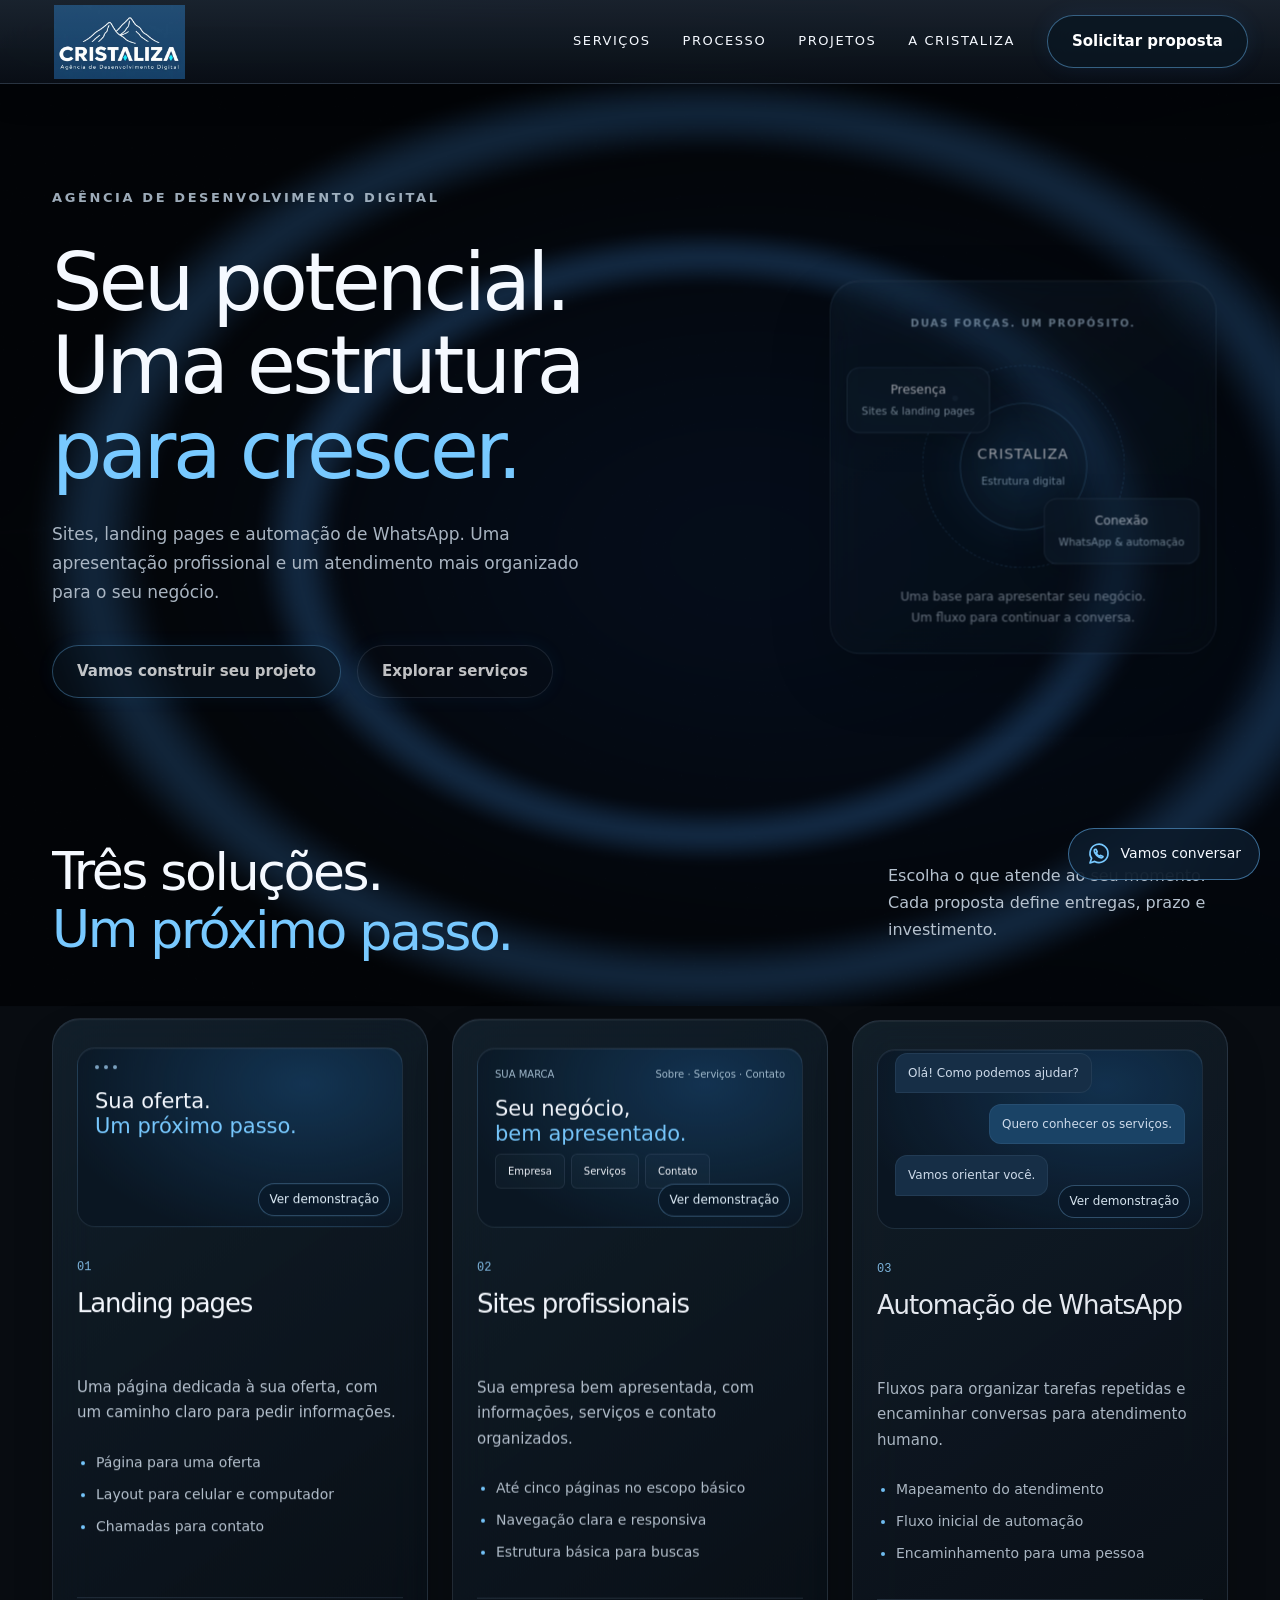
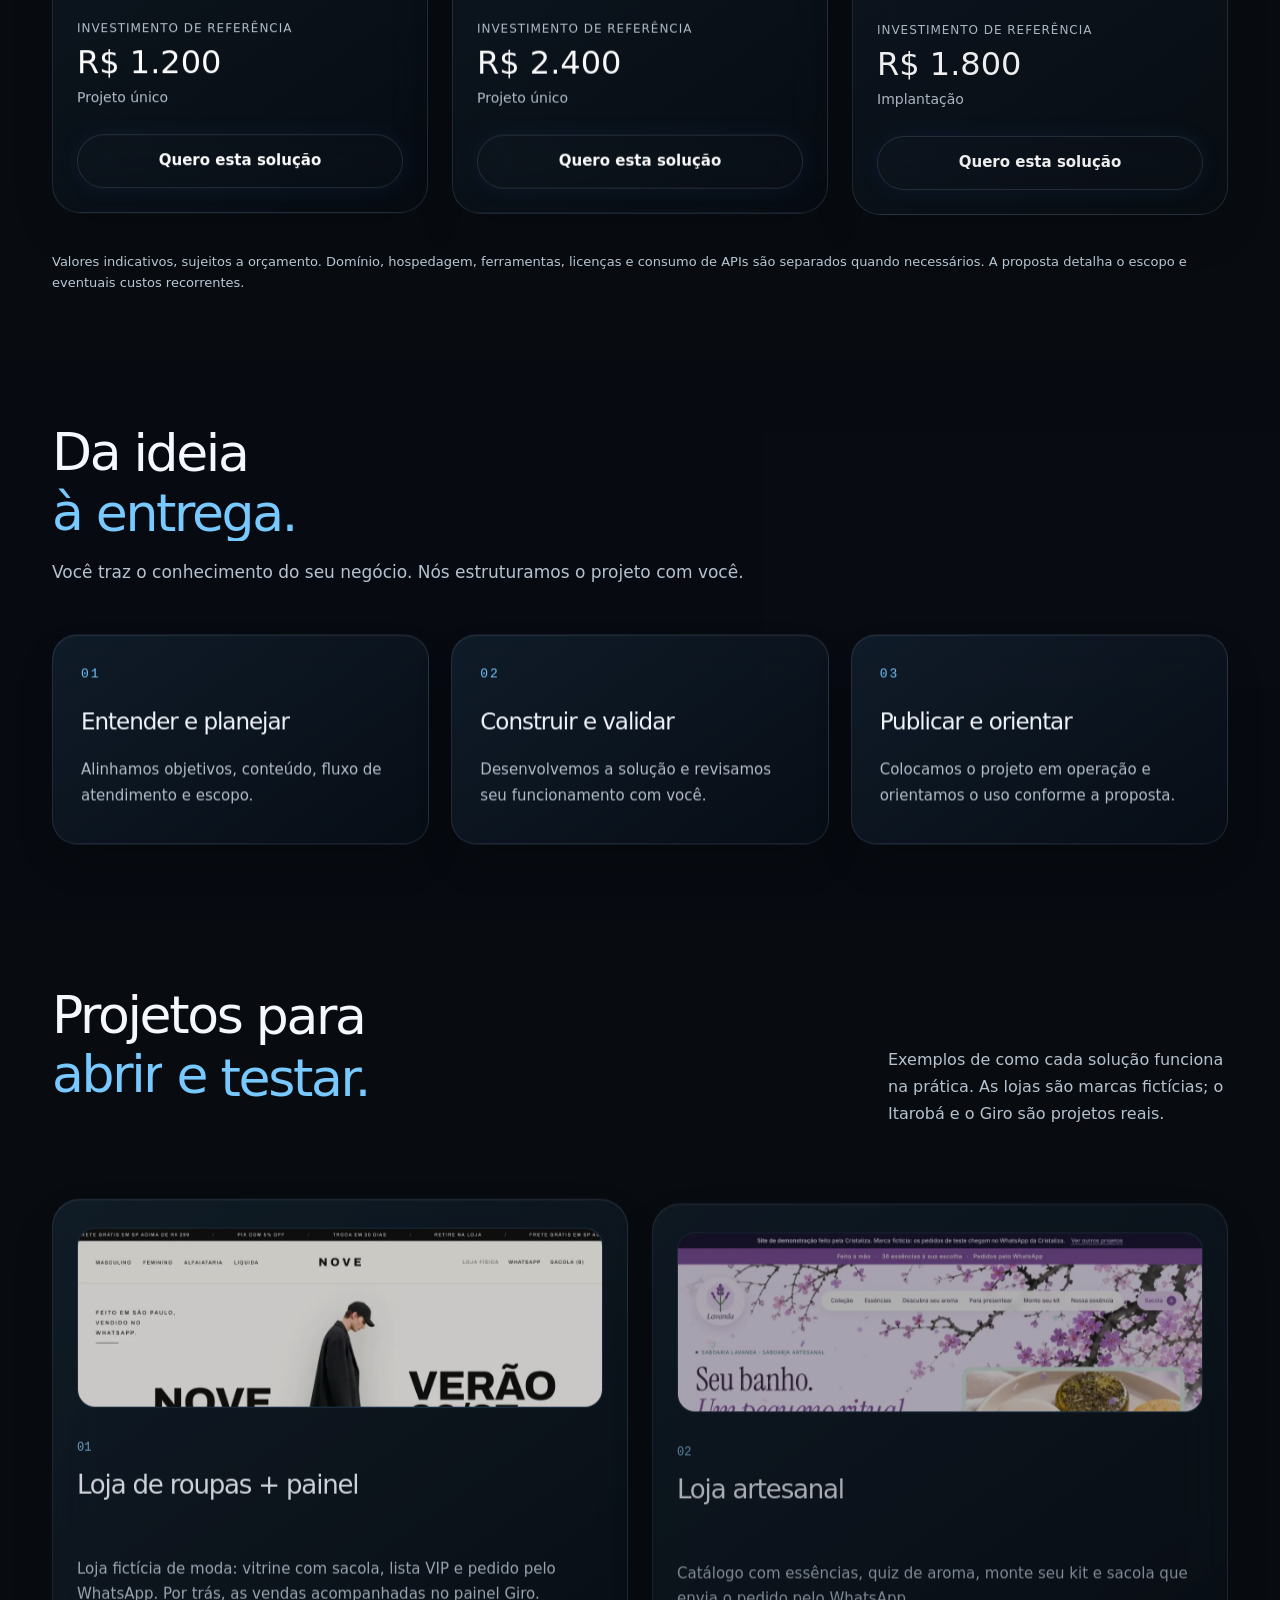
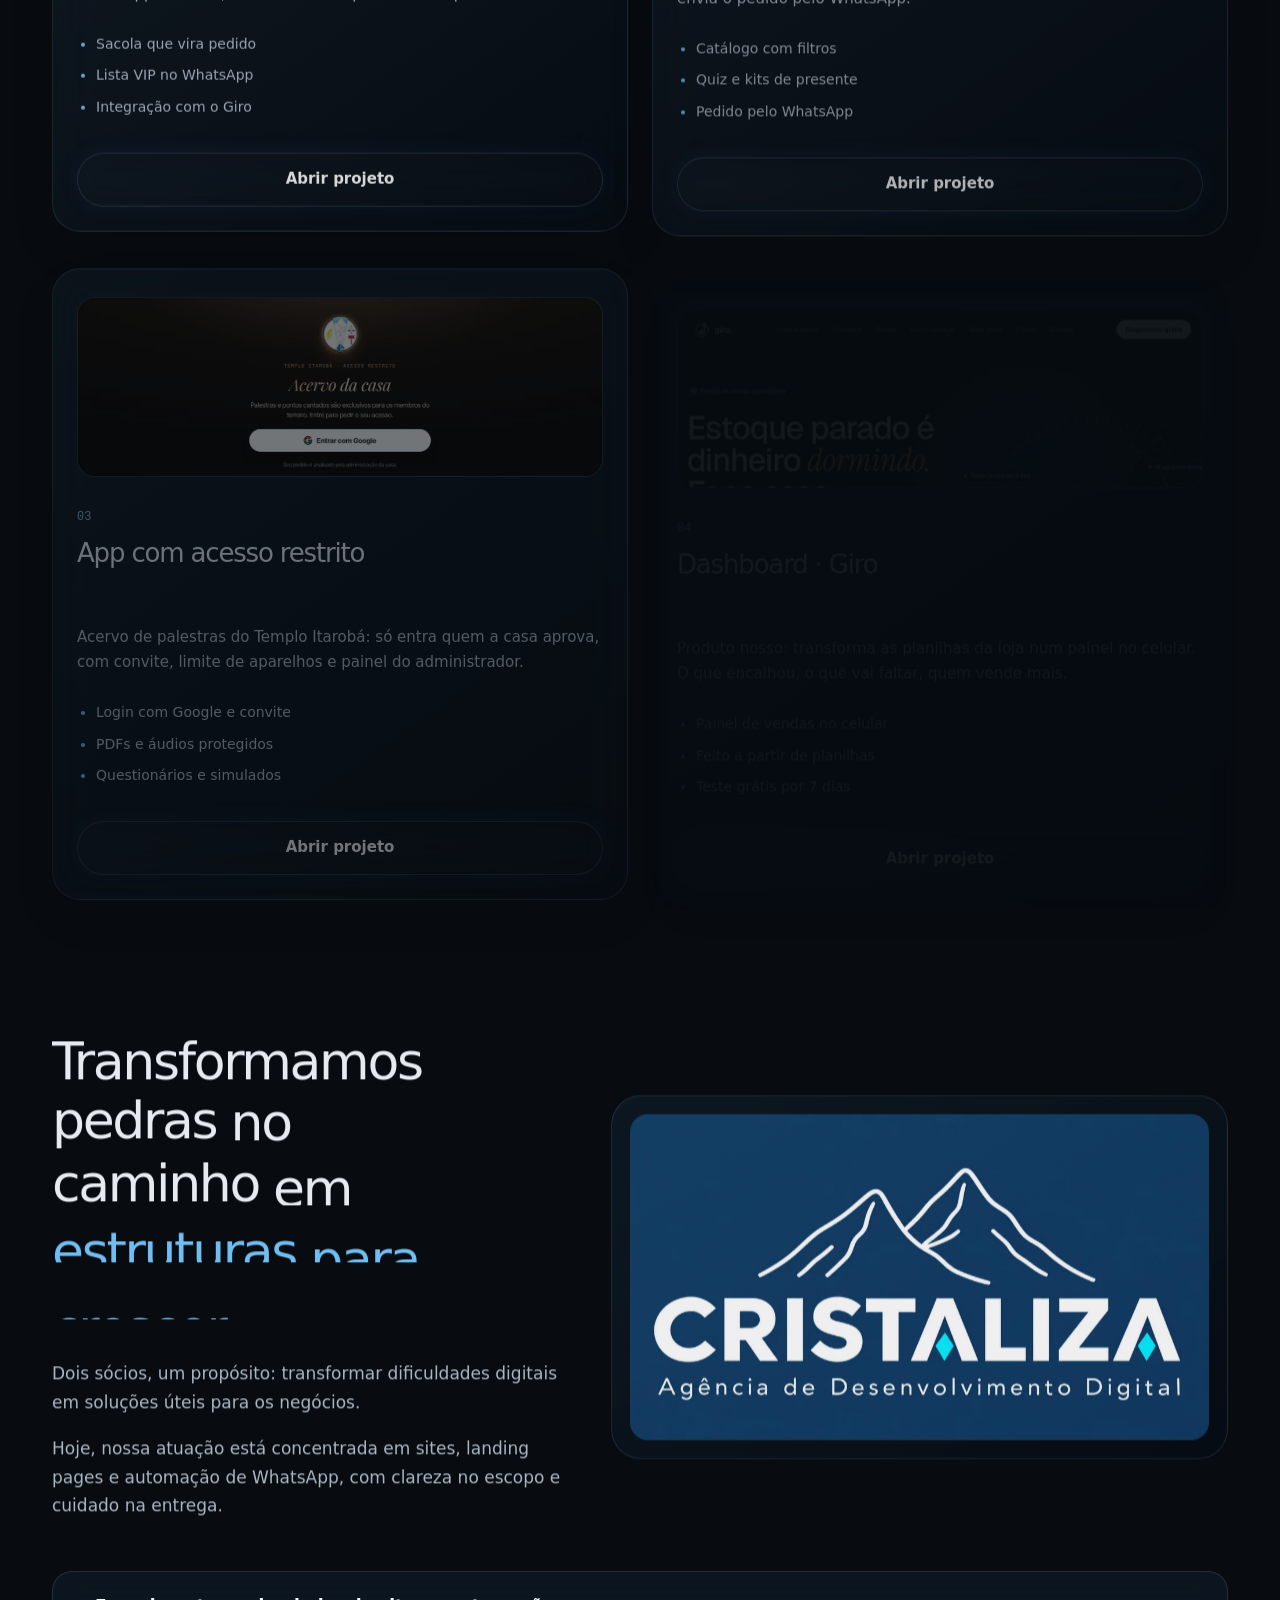
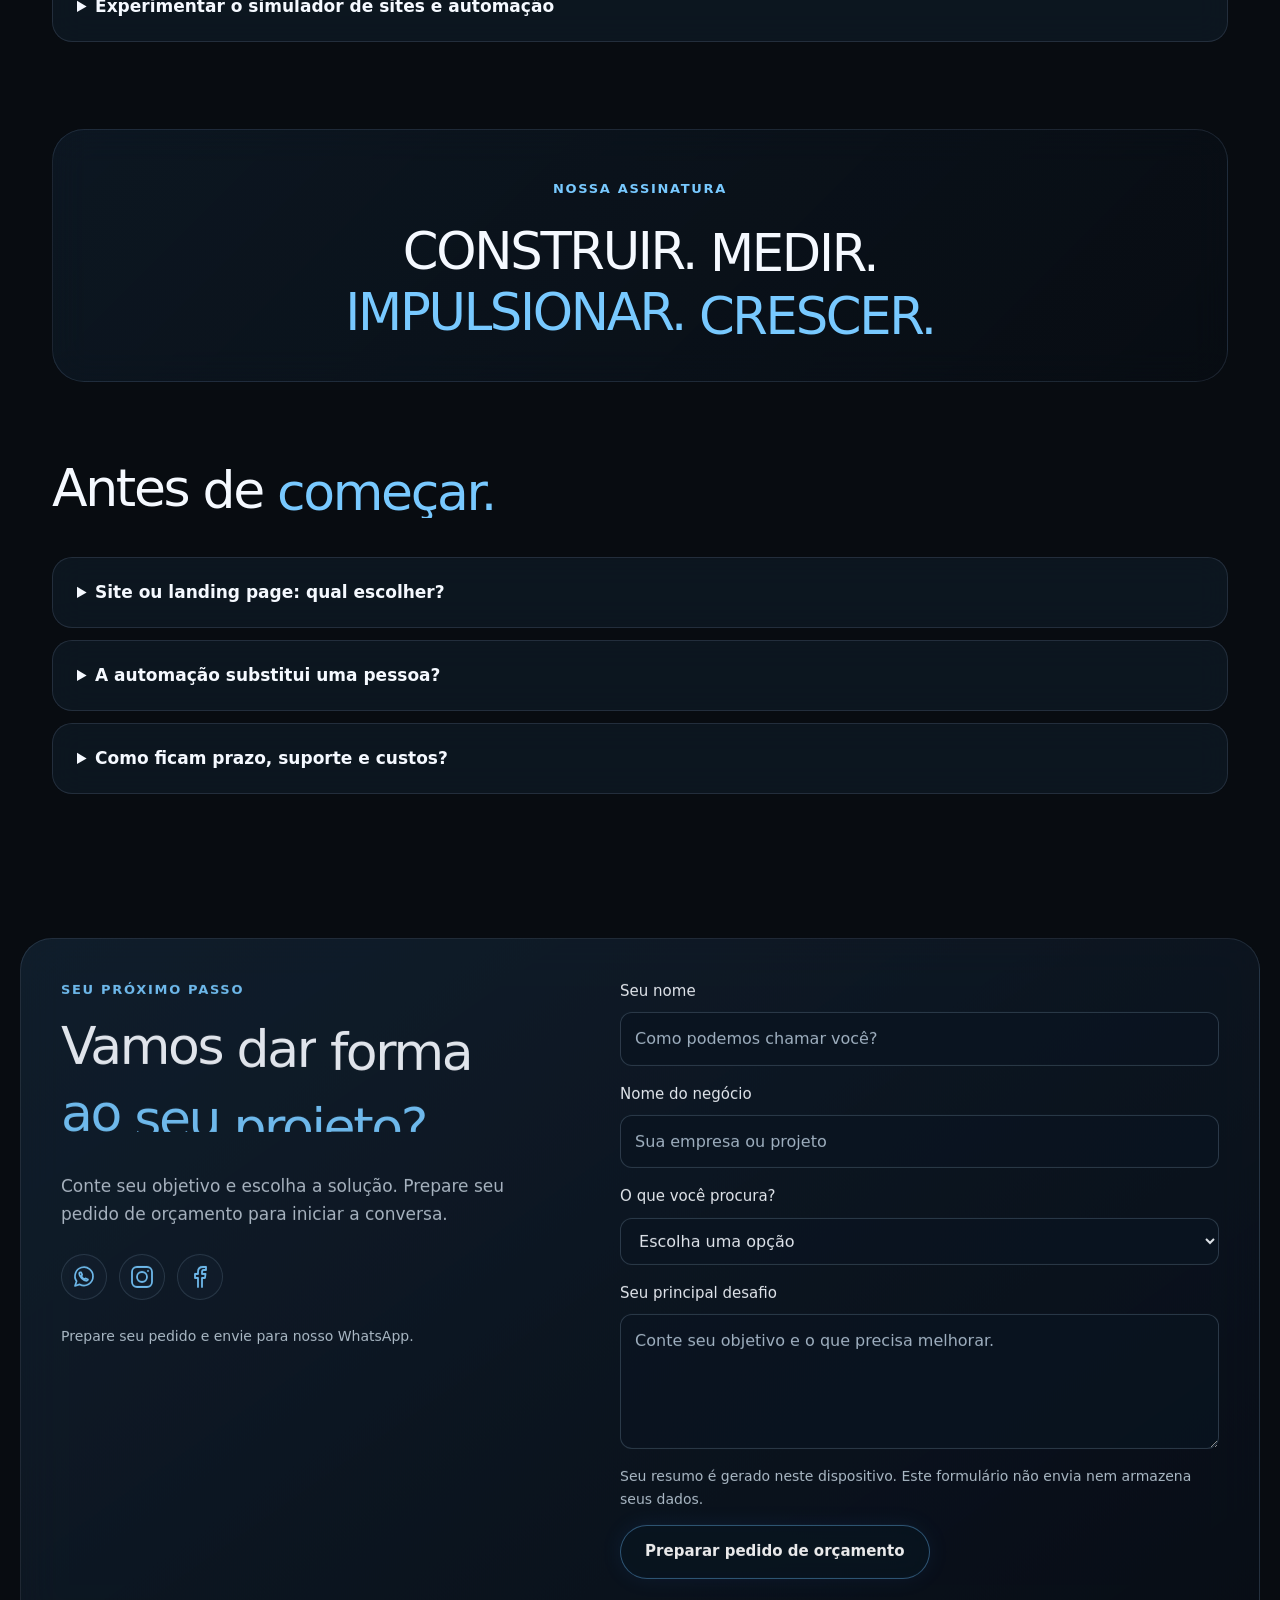
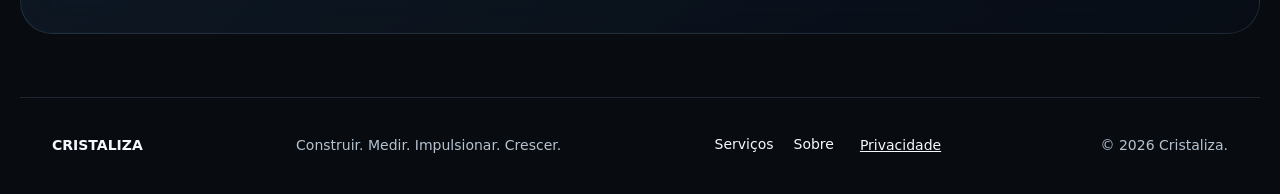
==== commit 5c4b6d28: "Tira o exemplo da barbearia e acrescenta o Itarobá em Projetos - Remove exemplos/barbearia e a capa " ====
--- a/index.html
+++ b/index.html
@@ -1787,7 +1787,7 @@
     transform: none!important;
   }
 }
-</style></head><body><canvas id="bg-canvas" aria-hidden="true"></canvas><div class="ambient-glow" aria-hidden="true"></div><a class="skip" href="#main">Pular para o conteúdo</a><header><a class="brand" href="#inicio"><img src="[data-uri]" alt="Cristaliza — Agência de Desenvolvimento Digital" width="1672" height="941"></a><button id="menu" aria-label="Abrir menu" aria-expanded="false">☰</button><nav id="nav"><a href="#solucoes">Serviços</a><a href="#metodo">Processo</a><a href="#projetos">Projetos</a><a href="#sobre">A Cristaliza</a><a class="button" href="#contato">Solicitar proposta</a></nav></header><main id="main"><section class="hero" id="inicio"><div class="wrap"><p class="eyebrow">AGÊNCIA DE DESENVOLVIMENTO DIGITAL</p><div class="hero-bottom"><div><h1 id="hero-title">Seu potencial.<br>Uma estrutura<br><em>para crescer.</em></h1><p>Sites, landing pages e automação de WhatsApp. Uma apresentação profissional e um atendimento mais organizado para o seu negócio.</p><div class="actions"><a class="button" href="#contato">Vamos construir seu projeto</a><a class="button outline" href="#solucoes">Explorar serviços</a></div></div><div class="connection-panel"><span class="eyebrow">DUAS FORÇAS. UM PROPÓSITO.</span><div class="connection-orbit"><span class="orbit-line" aria-hidden="true"></span><div class="connection-core">CRISTALIZA<span>Estrutura digital</span></div><div class="connection-node node-a">Presença<span>Sites & landing pages</span></div><div class="connection-node node-b">Conexão<span>WhatsApp & automação</span></div></div><p>Uma base para apresentar seu negócio.<br>Um fluxo para continuar a conversa.</p></div></div></div></section><section class="wrap section" id="solucoes"><div class="section-head"><div><h2>Três soluções.<br><em>Um próximo passo.</em></h2></div><p>Escolha o que atende ao seu momento. Cada proposta define entregas, prazo e investimento.</p></div><div class="service-grid"><article class="service-card"><div class="solution-preview page-preview" aria-label="Exemplo visual de landing page"><div class="preview-top"><i></i><i></i><i></i></div><div class="preview-title">Sua oferta.<br><b>Um próximo passo.</b></div><span class="preview-action">Pedir informações</span><button class="demo-open" type="button" data-demo="landing">Ver demonstração</button></div><span class="tile">01</span><h3>Landing pages</h3><p>Uma página dedicada à sua oferta, com um caminho claro para pedir informações.</p><ul><li>Página para uma oferta</li><li>Layout para celular e computador</li><li>Chamadas para contato</li></ul><div class="price"><small>INVESTIMENTO DE REFERÊNCIA</small><strong>R$ 1.200</strong><span>Projeto único</span></div><a class="button outline" href="#contato" data-service="Landing page">Quero esta solução</a></article><article class="service-card"><div class="solution-preview site-preview" aria-label="Exemplo visual de site"><div class="preview-top"><span>SUA MARCA</span><span>Sobre · Serviços · Contato</span></div><div class="preview-title">Seu negócio,<br><b>bem apresentado.</b></div><div class="preview-columns"><span>Empresa</span><span>Serviços</span><span>Contato</span></div><button class="demo-open" type="button" data-demo="site">Ver demonstração</button></div><span class="tile">02</span><h3>Sites profissionais</h3><p>Sua empresa bem apresentada, com informações, serviços e contato organizados.</p><ul><li>Até cinco páginas no escopo básico</li><li>Navegação clara e responsiva</li><li>Estrutura básica para buscas</li></ul><div class="price"><small>INVESTIMENTO DE REFERÊNCIA</small><strong>R$ 2.400</strong><span>Projeto único</span></div><a class="button outline" href="#contato" data-service="Site institucional">Quero esta solução</a></article><article class="service-card"><div class="solution-preview chat-preview" aria-label="Exemplo ilustrativo de atendimento"><span class="chat-bubble">Olá! Como podemos ajudar?</span><span class="chat-bubble outgoing">Quero conhecer os serviços.</span><span class="chat-bubble">Vamos orientar você.</span><button class="demo-open" type="button" data-demo="auto">Ver demonstração</button></div><span class="tile">03</span><h3>Automação de WhatsApp</h3><p>Fluxos para organizar tarefas repetidas e encaminhar conversas para atendimento humano.</p><ul><li>Mapeamento do atendimento</li><li>Fluxo inicial de automação</li><li>Encaminhamento para uma pessoa</li></ul><div class="price"><small>INVESTIMENTO DE REFERÊNCIA</small><strong>R$ 1.800</strong><span>Implantação</span></div><a class="button outline" href="#contato" data-service="Automação de WhatsApp">Quero esta solução</a></article></div><p class="note">Valores indicativos, sujeitos a orçamento. Domínio, hospedagem, ferramentas, licenças e consumo de APIs são separados quando necessários. A proposta detalha o escopo e eventuais custos recorrentes.</p></section><section class="process section" id="metodo"><div class="wrap process-grid"><div><h2>Da ideia<br><em>à entrega.</em></h2><p>Você traz o conhecimento do seu negócio. Nós estruturamos o projeto com você.</p></div><div class="timeline"><article><span>01</span><div><h3>Entender e planejar</h3><p>Alinhamos objetivos, conteúdo, fluxo de atendimento e escopo.</p></div></article><article><span>02</span><div><h3>Construir e validar</h3><p>Desenvolvemos a solução e revisamos seu funcionamento com você.</p></div></article><article><span>03</span><div><h3>Publicar e orientar</h3><p>Colocamos o projeto em operação e orientamos o uso conforme a proposta.</p></div></article></div></div></section><section class="wrap section" id="projetos"><style>#projetos .project-grid{grid-template-columns:repeat(2,minmax(0,1fr))}#projetos .project-shot{padding:0;overflow:hidden}#projetos .project-shot img{width:100%;height:100%;object-fit:cover;object-position:top;display:block}@media(max-width:900px){#projetos .project-grid{grid-template-columns:1fr}}</style><div class="section-head"><div><h2>Projetos para<br><em>abrir e testar.</em></h2></div><p>Exemplos de como cada solução funciona na prática. As lojas são marcas fictícias; o Giro é um produto nosso.</p></div><div class="service-grid project-grid"><article class="service-card"><div class="solution-preview project-shot"><img src="assets/projetos/barbearia.webp" alt="Augusta &amp; Co., barbearia em São Paulo" loading="lazy" decoding="async" width="1200" height="750"></div><span class="tile">01</span><h3>Site para barbearia</h3><p>Barbearia fictícia na Rua Augusta: serviços com preço, equipe, galeria e agendamento que chega pronto no WhatsApp.</p><ul><li>Serviços e preços organizados</li><li>Agendamento pelo WhatsApp</li><li>Celular e computador</li></ul><a class="button outline" href="exemplos/barbearia/">Abrir projeto</a></article><article class="service-card"><div class="solution-preview project-shot"><img src="assets/projetos/moda.webp" alt="NOVE, loja de roupas" loading="lazy" decoding="async" width="1200" height="750"></div><span class="tile">02</span><h3>Loja de roupas + painel</h3><p>Loja fictícia de moda: vitrine com sacola, lista VIP e pedido pelo WhatsApp. Por trás, as vendas acompanhadas no painel Giro.</p><ul><li>Sacola que vira pedido</li><li>Lista VIP no WhatsApp</li><li>Integração com o Giro</li></ul><a class="button outline" href="exemplos/moda/">Abrir projeto</a></article><article class="service-card"><div class="solution-preview project-shot"><img src="assets/projetos/saboaria.webp" alt="Saboaria Lavanda, loja artesanal" loading="lazy" decoding="async" width="1200" height="750"></div><span class="tile">03</span><h3>Loja artesanal</h3><p>Catálogo com essências, quiz de aroma, monte seu kit e sacola que envia o pedido pelo WhatsApp.</p><ul><li>Catálogo com filtros</li><li>Quiz e kits de presente</li><li>Pedido pelo WhatsApp</li></ul><a class="button outline" href="exemplos/saboaria/">Abrir projeto</a></article><article class="service-card"><div class="solution-preview project-shot"><img src="assets/projetos/giro.webp" alt="Giro, painel de vendas para lojistas" loading="lazy" decoding="async" width="1200" height="750"></div><span class="tile">04</span><h3>Dashboard · Giro</h3><p>Produto nosso: transforma as planilhas da loja num painel no celular. O que encalhou, o que vai faltar, quem vende mais.</p><ul><li>Painel de vendas no celular</li><li>Feito a partir de planilhas</li><li>Teste grátis por 7 dias</li></ul><a class="button outline" href="https://marcos7ut.github.io/Giro/" target="_blank" rel="noopener noreferrer">Abrir projeto</a></article></div></section><section class="wrap section" id="sobre"><div class="about-grid"><div><h2>Transformamos pedras no caminho em<br><em>estruturas para crescer.</em></h2><p>Dois sócios, um propósito: transformar dificuldades digitais em soluções úteis para os negócios.</p><p>Hoje, nossa atuação está concentrada em sites, landing pages e automação de WhatsApp, com clareza no escopo e cuidado na entrega.</p></div><div class="logo-frame"><img src="[data-uri]" loading="lazy" decoding="async" alt="Logo completa da Cristaliza" width="1672" height="941"></div></div><details class="compact-disclosure"><summary>Experimentar o simulador de sites e automação</summary><div class="impact-tool" id="simulador"><p class="eyebrow">SEUS NÚMEROS. NOVAS POSSIBILIDADES.</p><h3>O que o digital pode mudar na sua rotina?</h3><p>Escolha uma solução e ajuste os números. Veja o que aconteceria se o cenário que você definiu se realizasse.</p><div class="filters" id="impact-tabs" role="tablist" aria-label="Escolher simulação"><button role="tab" id="impact-site" aria-controls="impact-panel" aria-selected="true" tabindex="0" data-mode="site" class="active">Site profissional</button><button role="tab" id="impact-landing" aria-controls="impact-panel" aria-selected="false" tabindex="-1" data-mode="landing">Landing page</button><button role="tab" id="impact-auto" aria-controls="impact-panel" aria-selected="false" tabindex="-1" data-mode="auto">Automação de WhatsApp</button></div><div id="impact-panel" role="tabpanel" aria-labelledby="impact-site"><div class="impact-layout"><div><p id="impact-intro"></p><div id="impact-inputs"></div></div><div class="impact-result" aria-live="polite" aria-atomic="true"><span class="eyebrow">NO CENÁRIO QUE VOCÊ DEFINIU</span><strong id="impact-main"></strong><p id="impact-description"></p><div id="impact-details"></div><p id="impact-explanation" class="form-note"></p><a class="button" href="#contato" id="impact-cta">Conversar sobre essa solução</a></div></div></div><p class="form-note">Os valores iniciais são exemplos editáveis, não médias de mercado ou previsões. O simulador não garante vendas, lucro ou economia de dinheiro. Uma página precisa receber visitantes; atendimento, oferta e operação também influenciam os resultados. Compare o cenário com os custos do projeto, anúncios, ferramentas e manutenção.</p></div></details></section><section class="statement"><div class="wrap"><p class="eyebrow">NOSSA ASSINATURA</p><h2>CONSTRUIR. MEDIR.<br><em>IMPULSIONAR. CRESCER.</em></h2></div></section><section class="wrap section faq" id="duvidas"><h2>Antes de <em>começar.</em></h2><details><summary>Site ou landing page: qual escolher?</summary><p>O site apresenta a empresa em várias páginas. A landing page concentra uma oferta e uma ação, como pedir orçamento. Definimos a opção a partir do seu objetivo.</p></details><details><summary>A automação substitui uma pessoa?</summary><p>Não precisa substituir. Ela organiza etapas repetidas e encaminha conversas para atendimento humano conforme o fluxo combinado.</p></details><details><summary>Como ficam prazo, suporte e custos?</summary><p>A proposta descreve escopo, prazo, responsabilidades, suporte e custos de ferramentas. Nenhum desses itens é presumido antes do acordo.</p></details></section><section class="contact section" id="contato"><div class="wrap contact-grid"><div><p class="eyebrow">SEU PRÓXIMO PASSO</p><h2>Vamos dar forma<br><em>ao seu projeto?</em></h2><p>Conte seu objetivo e escolha a solução. Prepare seu pedido de orçamento para iniciar a conversa.</p><div class="socials" id="contact-socials" aria-label="Canais da Cristaliza"></div><p class="contact-status">Os canais diretos serão disponibilizados em breve. Você já pode preparar e salvar seu briefing.</p></div><form id="brief"><label>Seu nome<input name="name" required autocomplete="name" placeholder="Como podemos chamar você?"></label><label>Nome do negócio<input name="business" required autocomplete="organization" placeholder="Sua empresa ou projeto"></label><label>O que você procura?<select name="service" id="service" required><option value="">Escolha uma opção</option><option>Landing page</option><option>Site institucional</option><option>Automação de WhatsApp</option><option>Site ou landing page + automação</option><option>Quero orientação para começar</option></select></label><label>Seu principal desafio<textarea name="challenge" id="challenge" rows="4" required placeholder="Conte seu objetivo e o que precisa melhorar."></textarea></label><p class="form-note">Seu resumo é gerado neste dispositivo. Este formulário não envia nem armazena seus dados.</p><button class="button" type="submit">Preparar pedido de orçamento</button><div id="result" hidden><h3>Seu pedido está pronto</h3><pre id="brief-text"></pre><div class="actions"><button class="button small" type="button" id="download">Salvar pedido</button><button class="text-link" type="button" id="copy">Copiar pedido</button><button class="text-link" type="button" id="share">Compartilhar no WhatsApp</button></div><p>Ao compartilhar, escolha o destinatário no WhatsApp. O resumo não é enviado automaticamente à Cristaliza.</p></div><p id="feedback" role="status"></p></form></div></section></main><footer class="wrap"><strong>CRISTALIZA</strong><p>Construir. Medir. Impulsionar. Crescer.</p><div><a href="#solucoes">Serviços</a><a href="#sobre">Sobre</a><button class="text-link" id="privacy-open">Privacidade</button></div><p>© <span id="year"></span> Cristaliza.</p></footer><a class="floating" href="#contato" aria-label="Ir ao contato para preparar seu briefing"><span id="wa-icon"></span><span>Vamos conversar</span></a><dialog id="info"><button id="close-dialog" aria-label="Fechar">×</button><h2 id="dialog-title"></h2><p id="dialog-copy"></p></dialog><dialog id="demo-dialog" aria-labelledby="demo-title"><button class="demo-close" type="button" aria-label="Fechar demonstração">×</button><p class="eyebrow">EXEMPLO INTERATIVO · NÃO É UM PROJETO DE CLIENTE</p><h2 id="demo-title"></h2><div id="demo-content"></div></dialog><script>// Preencher com o WhatsApp oficial: código do país + DDD + número, somente dígitos.
+</style></head><body><canvas id="bg-canvas" aria-hidden="true"></canvas><div class="ambient-glow" aria-hidden="true"></div><a class="skip" href="#main">Pular para o conteúdo</a><header><a class="brand" href="#inicio"><img src="[data-uri]" alt="Cristaliza — Agência de Desenvolvimento Digital" width="1672" height="941"></a><button id="menu" aria-label="Abrir menu" aria-expanded="false">☰</button><nav id="nav"><a href="#solucoes">Serviços</a><a href="#metodo">Processo</a><a href="#projetos">Projetos</a><a href="#sobre">A Cristaliza</a><a class="button" href="#contato">Solicitar proposta</a></nav></header><main id="main"><section class="hero" id="inicio"><div class="wrap"><p class="eyebrow">AGÊNCIA DE DESENVOLVIMENTO DIGITAL</p><div class="hero-bottom"><div><h1 id="hero-title">Seu potencial.<br>Uma estrutura<br><em>para crescer.</em></h1><p>Sites, landing pages e automação de WhatsApp. Uma apresentação profissional e um atendimento mais organizado para o seu negócio.</p><div class="actions"><a class="button" href="#contato">Vamos construir seu projeto</a><a class="button outline" href="#solucoes">Explorar serviços</a></div></div><div class="connection-panel"><span class="eyebrow">DUAS FORÇAS. UM PROPÓSITO.</span><div class="connection-orbit"><span class="orbit-line" aria-hidden="true"></span><div class="connection-core">CRISTALIZA<span>Estrutura digital</span></div><div class="connection-node node-a">Presença<span>Sites & landing pages</span></div><div class="connection-node node-b">Conexão<span>WhatsApp & automação</span></div></div><p>Uma base para apresentar seu negócio.<br>Um fluxo para continuar a conversa.</p></div></div></div></section><section class="wrap section" id="solucoes"><div class="section-head"><div><h2>Três soluções.<br><em>Um próximo passo.</em></h2></div><p>Escolha o que atende ao seu momento. Cada proposta define entregas, prazo e investimento.</p></div><div class="service-grid"><article class="service-card"><div class="solution-preview page-preview" aria-label="Exemplo visual de landing page"><div class="preview-top"><i></i><i></i><i></i></div><div class="preview-title">Sua oferta.<br><b>Um próximo passo.</b></div><span class="preview-action">Pedir informações</span><button class="demo-open" type="button" data-demo="landing">Ver demonstração</button></div><span class="tile">01</span><h3>Landing pages</h3><p>Uma página dedicada à sua oferta, com um caminho claro para pedir informações.</p><ul><li>Página para uma oferta</li><li>Layout para celular e computador</li><li>Chamadas para contato</li></ul><div class="price"><small>INVESTIMENTO DE REFERÊNCIA</small><strong>R$ 1.200</strong><span>Projeto único</span></div><a class="button outline" href="#contato" data-service="Landing page">Quero esta solução</a></article><article class="service-card"><div class="solution-preview site-preview" aria-label="Exemplo visual de site"><div class="preview-top"><span>SUA MARCA</span><span>Sobre · Serviços · Contato</span></div><div class="preview-title">Seu negócio,<br><b>bem apresentado.</b></div><div class="preview-columns"><span>Empresa</span><span>Serviços</span><span>Contato</span></div><button class="demo-open" type="button" data-demo="site">Ver demonstração</button></div><span class="tile">02</span><h3>Sites profissionais</h3><p>Sua empresa bem apresentada, com informações, serviços e contato organizados.</p><ul><li>Até cinco páginas no escopo básico</li><li>Navegação clara e responsiva</li><li>Estrutura básica para buscas</li></ul><div class="price"><small>INVESTIMENTO DE REFERÊNCIA</small><strong>R$ 2.400</strong><span>Projeto único</span></div><a class="button outline" href="#contato" data-service="Site institucional">Quero esta solução</a></article><article class="service-card"><div class="solution-preview chat-preview" aria-label="Exemplo ilustrativo de atendimento"><span class="chat-bubble">Olá! Como podemos ajudar?</span><span class="chat-bubble outgoing">Quero conhecer os serviços.</span><span class="chat-bubble">Vamos orientar você.</span><button class="demo-open" type="button" data-demo="auto">Ver demonstração</button></div><span class="tile">03</span><h3>Automação de WhatsApp</h3><p>Fluxos para organizar tarefas repetidas e encaminhar conversas para atendimento humano.</p><ul><li>Mapeamento do atendimento</li><li>Fluxo inicial de automação</li><li>Encaminhamento para uma pessoa</li></ul><div class="price"><small>INVESTIMENTO DE REFERÊNCIA</small><strong>R$ 1.800</strong><span>Implantação</span></div><a class="button outline" href="#contato" data-service="Automação de WhatsApp">Quero esta solução</a></article></div><p class="note">Valores indicativos, sujeitos a orçamento. Domínio, hospedagem, ferramentas, licenças e consumo de APIs são separados quando necessários. A proposta detalha o escopo e eventuais custos recorrentes.</p></section><section class="process section" id="metodo"><div class="wrap process-grid"><div><h2>Da ideia<br><em>à entrega.</em></h2><p>Você traz o conhecimento do seu negócio. Nós estruturamos o projeto com você.</p></div><div class="timeline"><article><span>01</span><div><h3>Entender e planejar</h3><p>Alinhamos objetivos, conteúdo, fluxo de atendimento e escopo.</p></div></article><article><span>02</span><div><h3>Construir e validar</h3><p>Desenvolvemos a solução e revisamos seu funcionamento com você.</p></div></article><article><span>03</span><div><h3>Publicar e orientar</h3><p>Colocamos o projeto em operação e orientamos o uso conforme a proposta.</p></div></article></div></div></section><section class="wrap section" id="projetos"><style>#projetos .project-grid{grid-template-columns:repeat(2,minmax(0,1fr))}#projetos .project-shot{padding:0;overflow:hidden}#projetos .project-shot img{width:100%;height:100%;object-fit:cover;object-position:top;display:block}@media(max-width:900px){#projetos .project-grid{grid-template-columns:1fr}}</style><div class="section-head"><div><h2>Projetos para<br><em>abrir e testar.</em></h2></div><p>Exemplos de como cada solução funciona na prática. As lojas são marcas fictícias; o Itarobá e o Giro são projetos reais.</p></div><div class="service-grid project-grid"><article class="service-card"><div class="solution-preview project-shot"><img src="assets/projetos/moda.webp" alt="NOVE, loja de roupas" loading="lazy" decoding="async" width="1200" height="750"></div><span class="tile">01</span><h3>Loja de roupas + painel</h3><p>Loja fictícia de moda: vitrine com sacola, lista VIP e pedido pelo WhatsApp. Por trás, as vendas acompanhadas no painel Giro.</p><ul><li>Sacola que vira pedido</li><li>Lista VIP no WhatsApp</li><li>Integração com o Giro</li></ul><a class="button outline" href="exemplos/moda/">Abrir projeto</a></article><article class="service-card"><div class="solution-preview project-shot"><img src="assets/projetos/saboaria.webp" alt="Saboaria Lavanda, loja artesanal" loading="lazy" decoding="async" width="1200" height="750"></div><span class="tile">02</span><h3>Loja artesanal</h3><p>Catálogo com essências, quiz de aroma, monte seu kit e sacola que envia o pedido pelo WhatsApp.</p><ul><li>Catálogo com filtros</li><li>Quiz e kits de presente</li><li>Pedido pelo WhatsApp</li></ul><a class="button outline" href="exemplos/saboaria/">Abrir projeto</a></article><article class="service-card"><div class="solution-preview project-shot"><img src="assets/projetos/itaroba.webp" alt="Itarobá, acervo de palestras com acesso restrito" loading="lazy" decoding="async" width="1200" height="450"></div><span class="tile">03</span><h3>App com acesso restrito</h3><p>Acervo de palestras do Templo Itarobá: só entra quem a casa aprova, com convite, limite de aparelhos e painel do administrador.</p><ul><li>Login com Google e convite</li><li>PDFs e áudios protegidos</li><li>Questionários e simulados</li></ul><a class="button outline" href="https://marcos7ut.github.io/Itaroba/" target="_blank" rel="noopener noreferrer">Abrir projeto</a></article><article class="service-card"><div class="solution-preview project-shot"><img src="assets/projetos/giro.webp" alt="Giro, painel de vendas para lojistas" loading="lazy" decoding="async" width="1200" height="750"></div><span class="tile">04</span><h3>Dashboard · Giro</h3><p>Produto nosso: transforma as planilhas da loja num painel no celular. O que encalhou, o que vai faltar, quem vende mais.</p><ul><li>Painel de vendas no celular</li><li>Feito a partir de planilhas</li><li>Teste grátis por 7 dias</li></ul><a class="button outline" href="https://marcos7ut.github.io/Giro/" target="_blank" rel="noopener noreferrer">Abrir projeto</a></article></div></section><section class="wrap section" id="sobre"><div class="about-grid"><div><h2>Transformamos pedras no caminho em<br><em>estruturas para crescer.</em></h2><p>Dois sócios, um propósito: transformar dificuldades digitais em soluções úteis para os negócios.</p><p>Hoje, nossa atuação está concentrada em sites, landing pages e automação de WhatsApp, com clareza no escopo e cuidado na entrega.</p></div><div class="logo-frame"><img src="[data-uri]" loading="lazy" decoding="async" alt="Logo completa da Cristaliza" width="1672" height="941"></div></div><details class="compact-disclosure"><summary>Experimentar o simulador de sites e automação</summary><div class="impact-tool" id="simulador"><p class="eyebrow">SEUS NÚMEROS. NOVAS POSSIBILIDADES.</p><h3>O que o digital pode mudar na sua rotina?</h3><p>Escolha uma solução e ajuste os números. Veja o que aconteceria se o cenário que você definiu se realizasse.</p><div class="filters" id="impact-tabs" role="tablist" aria-label="Escolher simulação"><button role="tab" id="impact-site" aria-controls="impact-panel" aria-selected="true" tabindex="0" data-mode="site" class="active">Site profissional</button><button role="tab" id="impact-landing" aria-controls="impact-panel" aria-selected="false" tabindex="-1" data-mode="landing">Landing page</button><button role="tab" id="impact-auto" aria-controls="impact-panel" aria-selected="false" tabindex="-1" data-mode="auto">Automação de WhatsApp</button></div><div id="impact-panel" role="tabpanel" aria-labelledby="impact-site"><div class="impact-layout"><div><p id="impact-intro"></p><div id="impact-inputs"></div></div><div class="impact-result" aria-live="polite" aria-atomic="true"><span class="eyebrow">NO CENÁRIO QUE VOCÊ DEFINIU</span><strong id="impact-main"></strong><p id="impact-description"></p><div id="impact-details"></div><p id="impact-explanation" class="form-note"></p><a class="button" href="#contato" id="impact-cta">Conversar sobre essa solução</a></div></div></div><p class="form-note">Os valores iniciais são exemplos editáveis, não médias de mercado ou previsões. O simulador não garante vendas, lucro ou economia de dinheiro. Uma página precisa receber visitantes; atendimento, oferta e operação também influenciam os resultados. Compare o cenário com os custos do projeto, anúncios, ferramentas e manutenção.</p></div></details></section><section class="statement"><div class="wrap"><p class="eyebrow">NOSSA ASSINATURA</p><h2>CONSTRUIR. MEDIR.<br><em>IMPULSIONAR. CRESCER.</em></h2></div></section><section class="wrap section faq" id="duvidas"><h2>Antes de <em>começar.</em></h2><details><summary>Site ou landing page: qual escolher?</summary><p>O site apresenta a empresa em várias páginas. A landing page concentra uma oferta e uma ação, como pedir orçamento. Definimos a opção a partir do seu objetivo.</p></details><details><summary>A automação substitui uma pessoa?</summary><p>Não precisa substituir. Ela organiza etapas repetidas e encaminha conversas para atendimento humano conforme o fluxo combinado.</p></details><details><summary>Como ficam prazo, suporte e custos?</summary><p>A proposta descreve escopo, prazo, responsabilidades, suporte e custos de ferramentas. Nenhum desses itens é presumido antes do acordo.</p></details></section><section class="contact section" id="contato"><div class="wrap contact-grid"><div><p class="eyebrow">SEU PRÓXIMO PASSO</p><h2>Vamos dar forma<br><em>ao seu projeto?</em></h2><p>Conte seu objetivo e escolha a solução. Prepare seu pedido de orçamento para iniciar a conversa.</p><div class="socials" id="contact-socials" aria-label="Canais da Cristaliza"></div><p class="contact-status">Os canais diretos serão disponibilizados em breve. Você já pode preparar e salvar seu briefing.</p></div><form id="brief"><label>Seu nome<input name="name" required autocomplete="name" placeholder="Como podemos chamar você?"></label><label>Nome do negócio<input name="business" required autocomplete="organization" placeholder="Sua empresa ou projeto"></label><label>O que você procura?<select name="service" id="service" required><option value="">Escolha uma opção</option><option>Landing page</option><option>Site institucional</option><option>Automação de WhatsApp</option><option>Site ou landing page + automação</option><option>Quero orientação para começar</option></select></label><label>Seu principal desafio<textarea name="challenge" id="challenge" rows="4" required placeholder="Conte seu objetivo e o que precisa melhorar."></textarea></label><p class="form-note">Seu resumo é gerado neste dispositivo. Este formulário não envia nem armazena seus dados.</p><button class="button" type="submit">Preparar pedido de orçamento</button><div id="result" hidden><h3>Seu pedido está pronto</h3><pre id="brief-text"></pre><div class="actions"><button class="button small" type="button" id="download">Salvar pedido</button><button class="text-link" type="button" id="copy">Copiar pedido</button><button class="text-link" type="button" id="share">Compartilhar no WhatsApp</button></div><p>Ao compartilhar, escolha o destinatário no WhatsApp. O resumo não é enviado automaticamente à Cristaliza.</p></div><p id="feedback" role="status"></p></form></div></section></main><footer class="wrap"><strong>CRISTALIZA</strong><p>Construir. Medir. Impulsionar. Crescer.</p><div><a href="#solucoes">Serviços</a><a href="#sobre">Sobre</a><button class="text-link" id="privacy-open">Privacidade</button></div><p>© <span id="year"></span> Cristaliza.</p></footer><a class="floating" href="#contato" aria-label="Ir ao contato para preparar seu briefing"><span id="wa-icon"></span><span>Vamos conversar</span></a><dialog id="info"><button id="close-dialog" aria-label="Fechar">×</button><h2 id="dialog-title"></h2><p id="dialog-copy"></p></dialog><dialog id="demo-dialog" aria-labelledby="demo-title"><button class="demo-close" type="button" aria-label="Fechar demonstração">×</button><p class="eyebrow">EXEMPLO INTERATIVO · NÃO É UM PROJETO DE CLIENTE</p><h2 id="demo-title"></h2><div id="demo-content"></div></dialog><script>// Preencher com o WhatsApp oficial: código do país + DDD + número, somente dígitos.
 window.CRISTALIZA_CONTACT={whatsapp:"5511954810927"};
 </script><script>/*!
  * GSAP 3.12.7
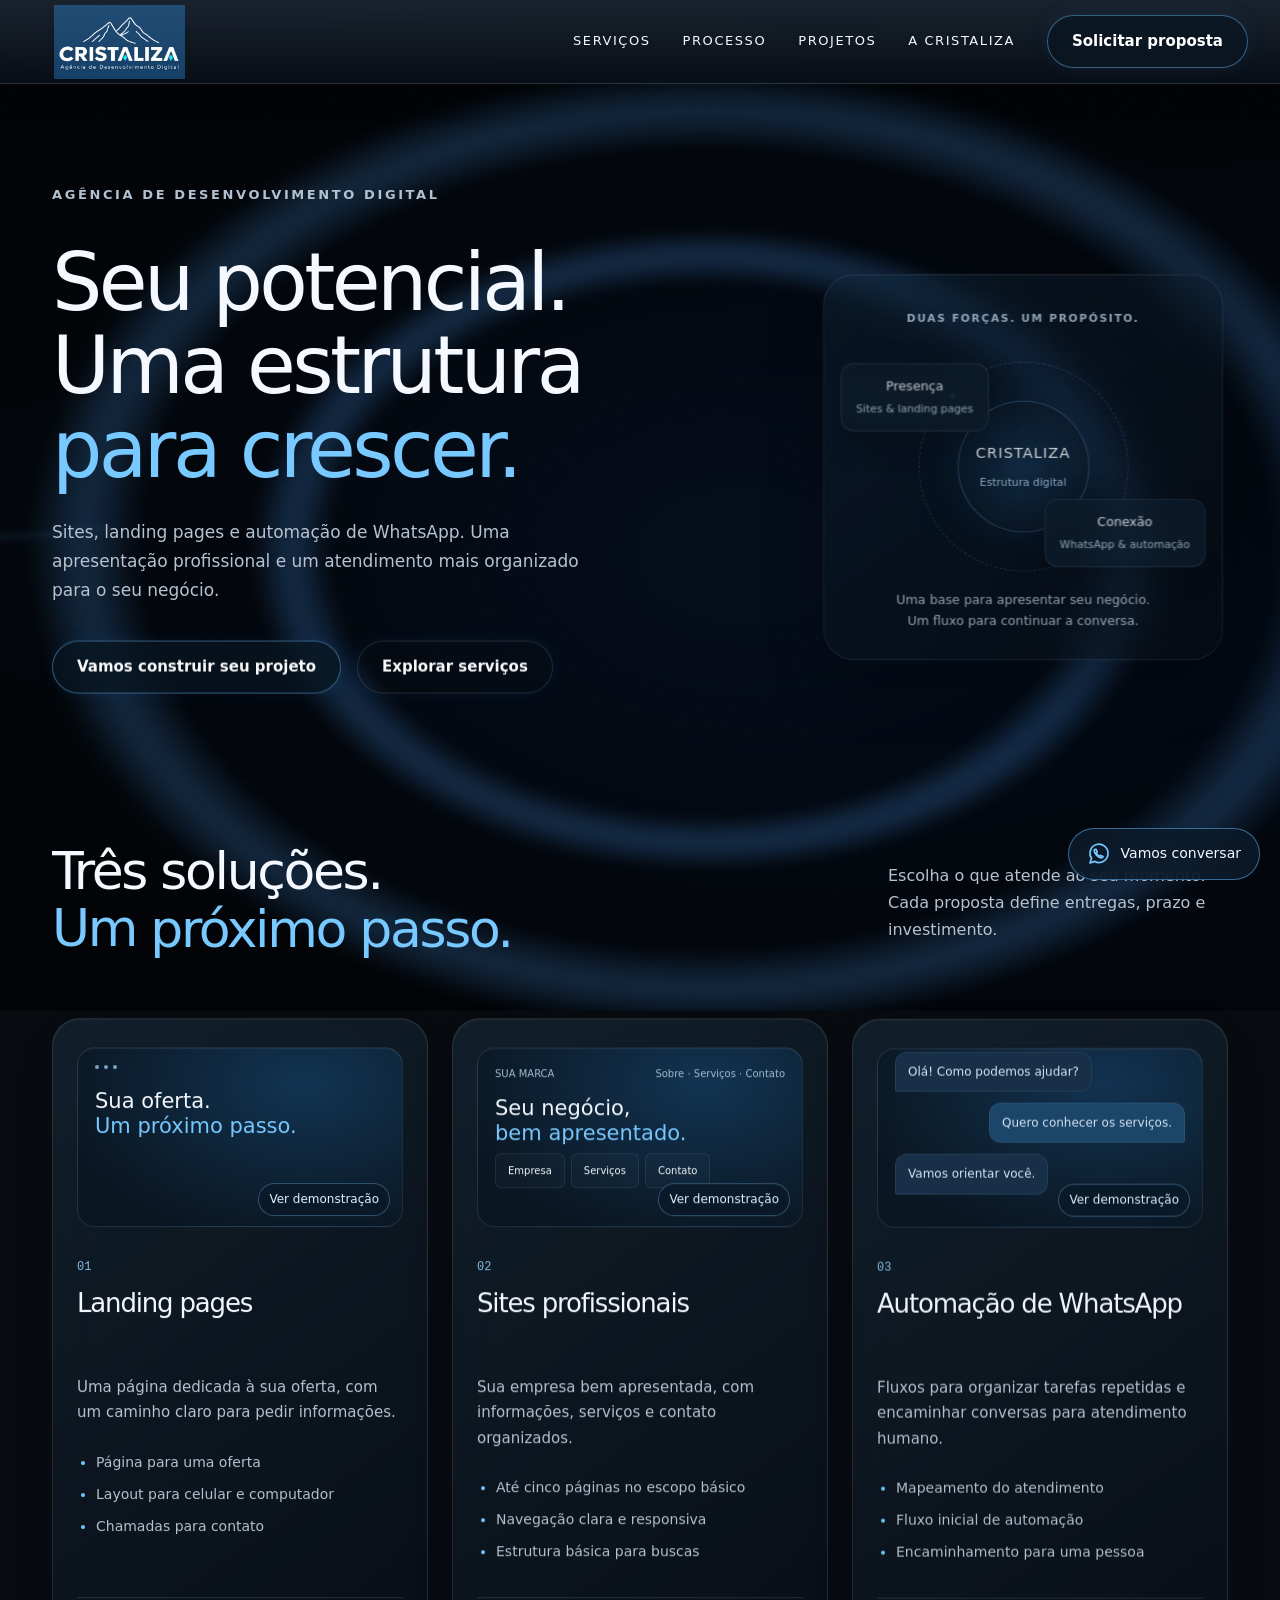
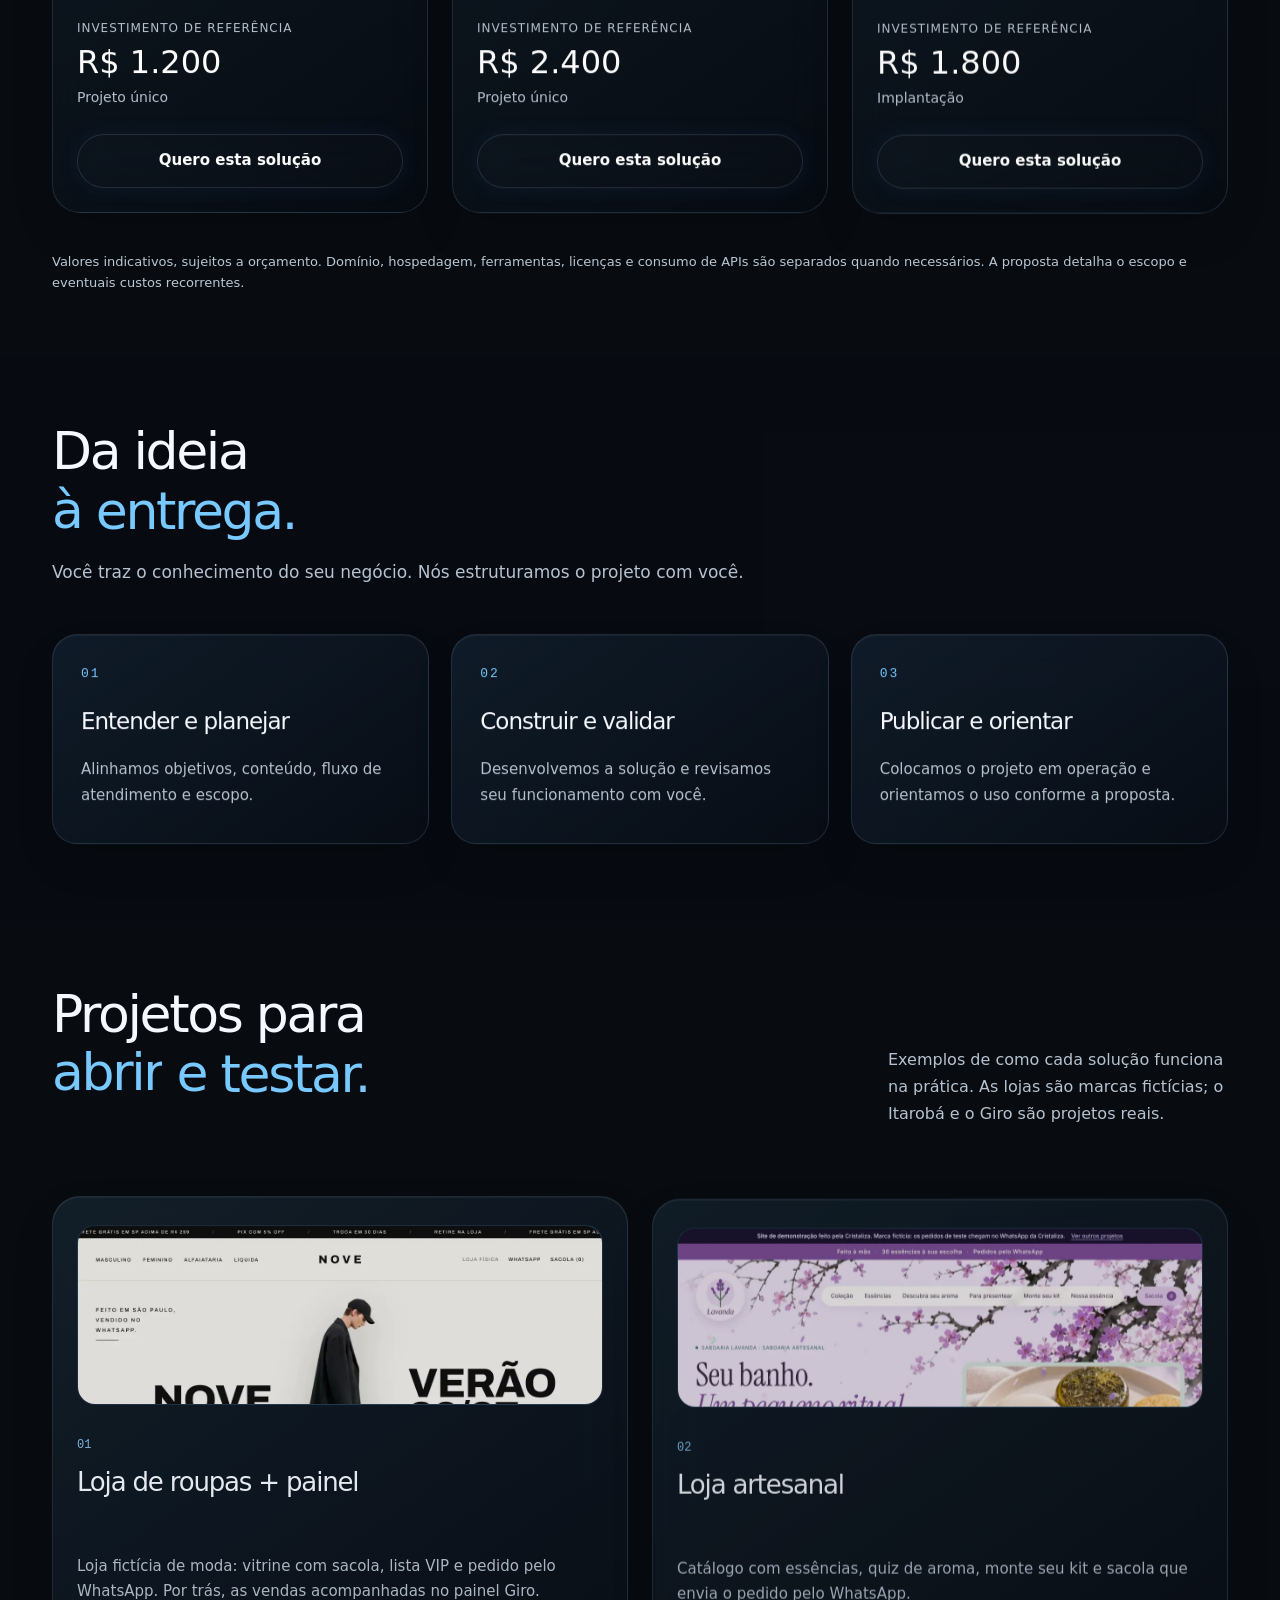
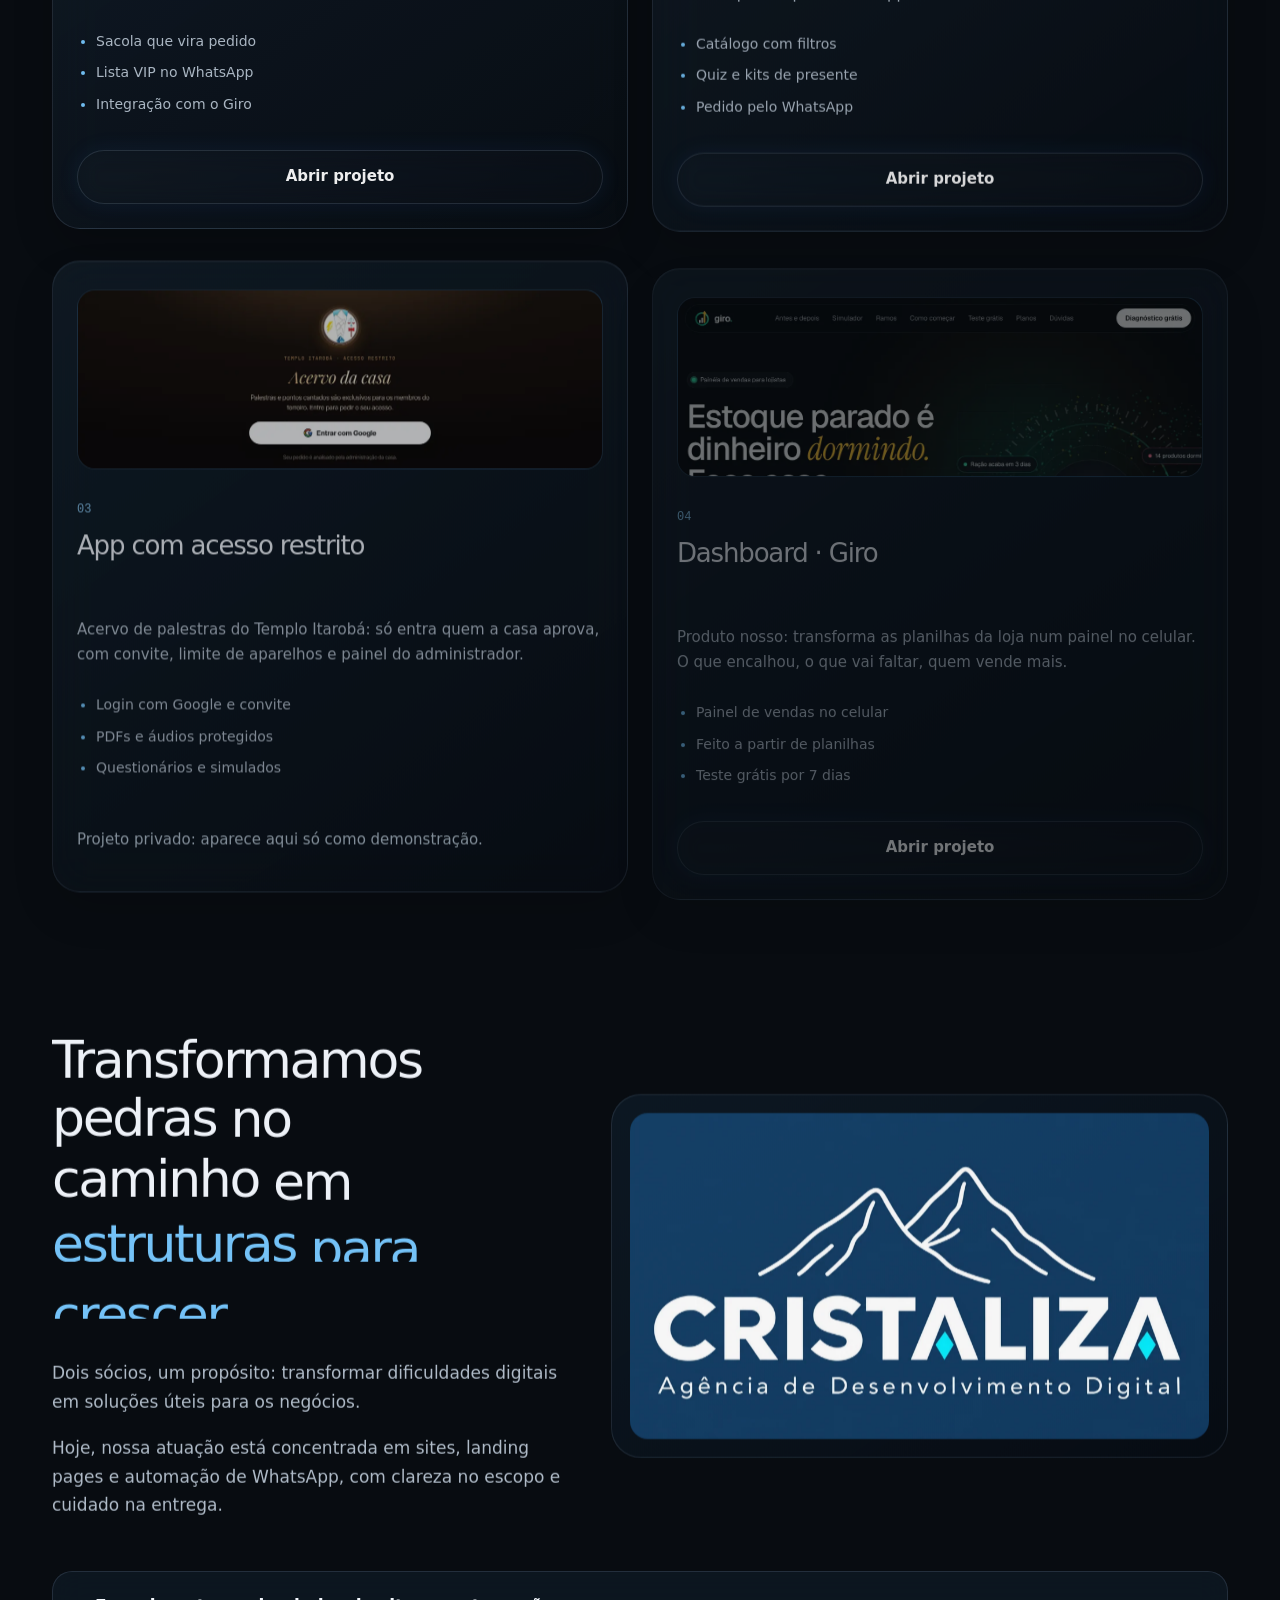
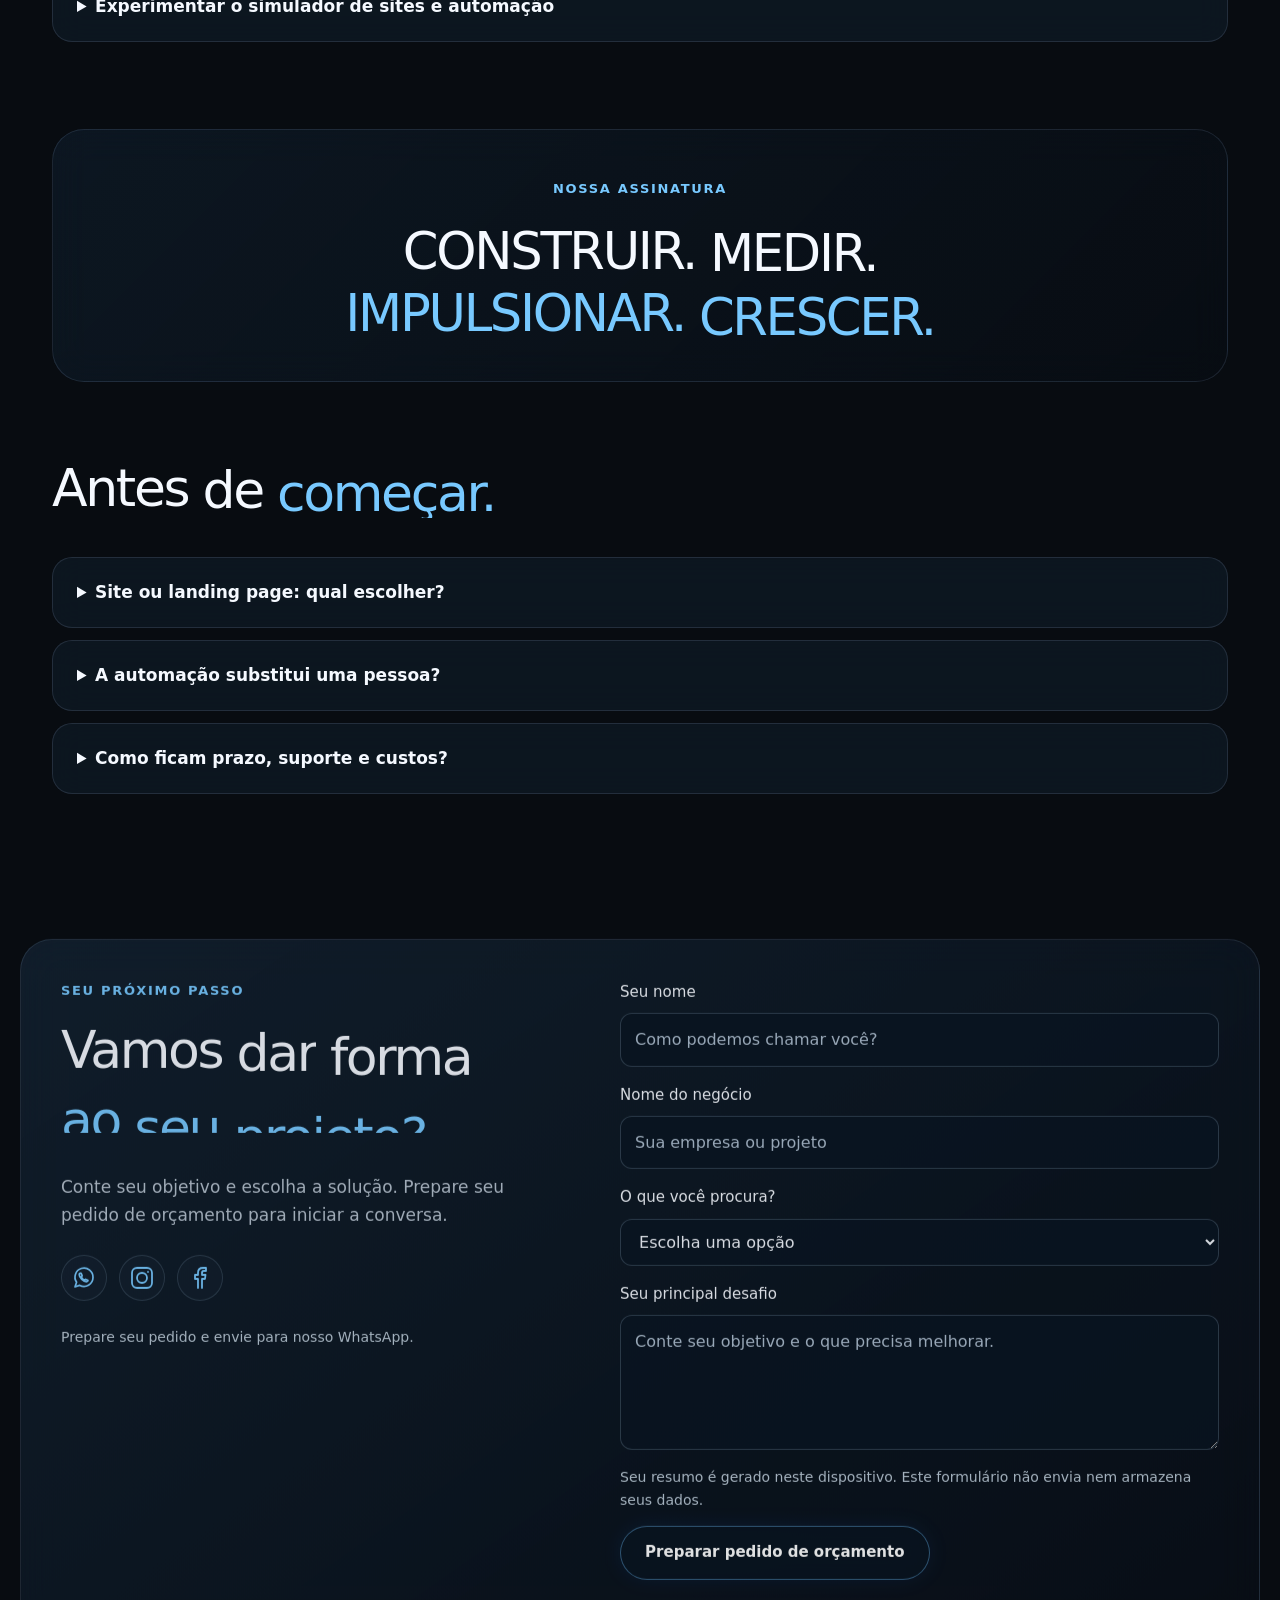
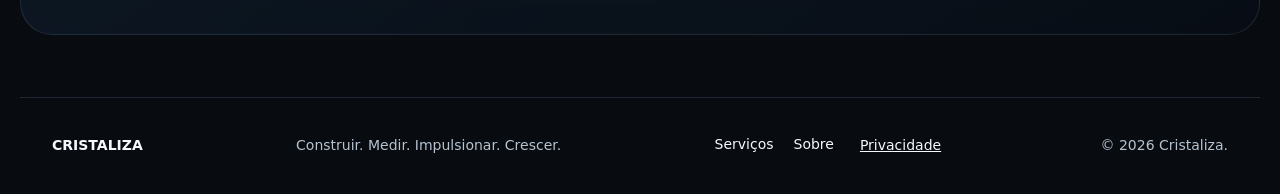
==== commit f0d595f7: "Itarobá em Projetos só como demonstração, sem link O cartão do Itarobá não tem mais o botão nem o li" ====
--- a/index.html
+++ b/index.html
@@ -1787,7 +1787,7 @@
     transform: none!important;
   }
 }
-</style></head><body><canvas id="bg-canvas" aria-hidden="true"></canvas><div class="ambient-glow" aria-hidden="true"></div><a class="skip" href="#main">Pular para o conteúdo</a><header><a class="brand" href="#inicio"><img src="[data-uri]" alt="Cristaliza — Agência de Desenvolvimento Digital" width="1672" height="941"></a><button id="menu" aria-label="Abrir menu" aria-expanded="false">☰</button><nav id="nav"><a href="#solucoes">Serviços</a><a href="#metodo">Processo</a><a href="#projetos">Projetos</a><a href="#sobre">A Cristaliza</a><a class="button" href="#contato">Solicitar proposta</a></nav></header><main id="main"><section class="hero" id="inicio"><div class="wrap"><p class="eyebrow">AGÊNCIA DE DESENVOLVIMENTO DIGITAL</p><div class="hero-bottom"><div><h1 id="hero-title">Seu potencial.<br>Uma estrutura<br><em>para crescer.</em></h1><p>Sites, landing pages e automação de WhatsApp. Uma apresentação profissional e um atendimento mais organizado para o seu negócio.</p><div class="actions"><a class="button" href="#contato">Vamos construir seu projeto</a><a class="button outline" href="#solucoes">Explorar serviços</a></div></div><div class="connection-panel"><span class="eyebrow">DUAS FORÇAS. UM PROPÓSITO.</span><div class="connection-orbit"><span class="orbit-line" aria-hidden="true"></span><div class="connection-core">CRISTALIZA<span>Estrutura digital</span></div><div class="connection-node node-a">Presença<span>Sites & landing pages</span></div><div class="connection-node node-b">Conexão<span>WhatsApp & automação</span></div></div><p>Uma base para apresentar seu negócio.<br>Um fluxo para continuar a conversa.</p></div></div></div></section><section class="wrap section" id="solucoes"><div class="section-head"><div><h2>Três soluções.<br><em>Um próximo passo.</em></h2></div><p>Escolha o que atende ao seu momento. Cada proposta define entregas, prazo e investimento.</p></div><div class="service-grid"><article class="service-card"><div class="solution-preview page-preview" aria-label="Exemplo visual de landing page"><div class="preview-top"><i></i><i></i><i></i></div><div class="preview-title">Sua oferta.<br><b>Um próximo passo.</b></div><span class="preview-action">Pedir informações</span><button class="demo-open" type="button" data-demo="landing">Ver demonstração</button></div><span class="tile">01</span><h3>Landing pages</h3><p>Uma página dedicada à sua oferta, com um caminho claro para pedir informações.</p><ul><li>Página para uma oferta</li><li>Layout para celular e computador</li><li>Chamadas para contato</li></ul><div class="price"><small>INVESTIMENTO DE REFERÊNCIA</small><strong>R$ 1.200</strong><span>Projeto único</span></div><a class="button outline" href="#contato" data-service="Landing page">Quero esta solução</a></article><article class="service-card"><div class="solution-preview site-preview" aria-label="Exemplo visual de site"><div class="preview-top"><span>SUA MARCA</span><span>Sobre · Serviços · Contato</span></div><div class="preview-title">Seu negócio,<br><b>bem apresentado.</b></div><div class="preview-columns"><span>Empresa</span><span>Serviços</span><span>Contato</span></div><button class="demo-open" type="button" data-demo="site">Ver demonstração</button></div><span class="tile">02</span><h3>Sites profissionais</h3><p>Sua empresa bem apresentada, com informações, serviços e contato organizados.</p><ul><li>Até cinco páginas no escopo básico</li><li>Navegação clara e responsiva</li><li>Estrutura básica para buscas</li></ul><div class="price"><small>INVESTIMENTO DE REFERÊNCIA</small><strong>R$ 2.400</strong><span>Projeto único</span></div><a class="button outline" href="#contato" data-service="Site institucional">Quero esta solução</a></article><article class="service-card"><div class="solution-preview chat-preview" aria-label="Exemplo ilustrativo de atendimento"><span class="chat-bubble">Olá! Como podemos ajudar?</span><span class="chat-bubble outgoing">Quero conhecer os serviços.</span><span class="chat-bubble">Vamos orientar você.</span><button class="demo-open" type="button" data-demo="auto">Ver demonstração</button></div><span class="tile">03</span><h3>Automação de WhatsApp</h3><p>Fluxos para organizar tarefas repetidas e encaminhar conversas para atendimento humano.</p><ul><li>Mapeamento do atendimento</li><li>Fluxo inicial de automação</li><li>Encaminhamento para uma pessoa</li></ul><div class="price"><small>INVESTIMENTO DE REFERÊNCIA</small><strong>R$ 1.800</strong><span>Implantação</span></div><a class="button outline" href="#contato" data-service="Automação de WhatsApp">Quero esta solução</a></article></div><p class="note">Valores indicativos, sujeitos a orçamento. Domínio, hospedagem, ferramentas, licenças e consumo de APIs são separados quando necessários. A proposta detalha o escopo e eventuais custos recorrentes.</p></section><section class="process section" id="metodo"><div class="wrap process-grid"><div><h2>Da ideia<br><em>à entrega.</em></h2><p>Você traz o conhecimento do seu negócio. Nós estruturamos o projeto com você.</p></div><div class="timeline"><article><span>01</span><div><h3>Entender e planejar</h3><p>Alinhamos objetivos, conteúdo, fluxo de atendimento e escopo.</p></div></article><article><span>02</span><div><h3>Construir e validar</h3><p>Desenvolvemos a solução e revisamos seu funcionamento com você.</p></div></article><article><span>03</span><div><h3>Publicar e orientar</h3><p>Colocamos o projeto em operação e orientamos o uso conforme a proposta.</p></div></article></div></div></section><section class="wrap section" id="projetos"><style>#projetos .project-grid{grid-template-columns:repeat(2,minmax(0,1fr))}#projetos .project-shot{padding:0;overflow:hidden}#projetos .project-shot img{width:100%;height:100%;object-fit:cover;object-position:top;display:block}@media(max-width:900px){#projetos .project-grid{grid-template-columns:1fr}}</style><div class="section-head"><div><h2>Projetos para<br><em>abrir e testar.</em></h2></div><p>Exemplos de como cada solução funciona na prática. As lojas são marcas fictícias; o Itarobá e o Giro são projetos reais.</p></div><div class="service-grid project-grid"><article class="service-card"><div class="solution-preview project-shot"><img src="assets/projetos/moda.webp" alt="NOVE, loja de roupas" loading="lazy" decoding="async" width="1200" height="750"></div><span class="tile">01</span><h3>Loja de roupas + painel</h3><p>Loja fictícia de moda: vitrine com sacola, lista VIP e pedido pelo WhatsApp. Por trás, as vendas acompanhadas no painel Giro.</p><ul><li>Sacola que vira pedido</li><li>Lista VIP no WhatsApp</li><li>Integração com o Giro</li></ul><a class="button outline" href="exemplos/moda/">Abrir projeto</a></article><article class="service-card"><div class="solution-preview project-shot"><img src="assets/projetos/saboaria.webp" alt="Saboaria Lavanda, loja artesanal" loading="lazy" decoding="async" width="1200" height="750"></div><span class="tile">02</span><h3>Loja artesanal</h3><p>Catálogo com essências, quiz de aroma, monte seu kit e sacola que envia o pedido pelo WhatsApp.</p><ul><li>Catálogo com filtros</li><li>Quiz e kits de presente</li><li>Pedido pelo WhatsApp</li></ul><a class="button outline" href="exemplos/saboaria/">Abrir projeto</a></article><article class="service-card"><div class="solution-preview project-shot"><img src="assets/projetos/itaroba.webp" alt="Itarobá, acervo de palestras com acesso restrito" loading="lazy" decoding="async" width="1200" height="450"></div><span class="tile">03</span><h3>App com acesso restrito</h3><p>Acervo de palestras do Templo Itarobá: só entra quem a casa aprova, com convite, limite de aparelhos e painel do administrador.</p><ul><li>Login com Google e convite</li><li>PDFs e áudios protegidos</li><li>Questionários e simulados</li></ul><a class="button outline" href="https://marcos7ut.github.io/Itaroba/" target="_blank" rel="noopener noreferrer">Abrir projeto</a></article><article class="service-card"><div class="solution-preview project-shot"><img src="assets/projetos/giro.webp" alt="Giro, painel de vendas para lojistas" loading="lazy" decoding="async" width="1200" height="750"></div><span class="tile">04</span><h3>Dashboard · Giro</h3><p>Produto nosso: transforma as planilhas da loja num painel no celular. O que encalhou, o que vai faltar, quem vende mais.</p><ul><li>Painel de vendas no celular</li><li>Feito a partir de planilhas</li><li>Teste grátis por 7 dias</li></ul><a class="button outline" href="https://marcos7ut.github.io/Giro/" target="_blank" rel="noopener noreferrer">Abrir projeto</a></article></div></section><section class="wrap section" id="sobre"><div class="about-grid"><div><h2>Transformamos pedras no caminho em<br><em>estruturas para crescer.</em></h2><p>Dois sócios, um propósito: transformar dificuldades digitais em soluções úteis para os negócios.</p><p>Hoje, nossa atuação está concentrada em sites, landing pages e automação de WhatsApp, com clareza no escopo e cuidado na entrega.</p></div><div class="logo-frame"><img src="[data-uri]" loading="lazy" decoding="async" alt="Logo completa da Cristaliza" width="1672" height="941"></div></div><details class="compact-disclosure"><summary>Experimentar o simulador de sites e automação</summary><div class="impact-tool" id="simulador"><p class="eyebrow">SEUS NÚMEROS. NOVAS POSSIBILIDADES.</p><h3>O que o digital pode mudar na sua rotina?</h3><p>Escolha uma solução e ajuste os números. Veja o que aconteceria se o cenário que você definiu se realizasse.</p><div class="filters" id="impact-tabs" role="tablist" aria-label="Escolher simulação"><button role="tab" id="impact-site" aria-controls="impact-panel" aria-selected="true" tabindex="0" data-mode="site" class="active">Site profissional</button><button role="tab" id="impact-landing" aria-controls="impact-panel" aria-selected="false" tabindex="-1" data-mode="landing">Landing page</button><button role="tab" id="impact-auto" aria-controls="impact-panel" aria-selected="false" tabindex="-1" data-mode="auto">Automação de WhatsApp</button></div><div id="impact-panel" role="tabpanel" aria-labelledby="impact-site"><div class="impact-layout"><div><p id="impact-intro"></p><div id="impact-inputs"></div></div><div class="impact-result" aria-live="polite" aria-atomic="true"><span class="eyebrow">NO CENÁRIO QUE VOCÊ DEFINIU</span><strong id="impact-main"></strong><p id="impact-description"></p><div id="impact-details"></div><p id="impact-explanation" class="form-note"></p><a class="button" href="#contato" id="impact-cta">Conversar sobre essa solução</a></div></div></div><p class="form-note">Os valores iniciais são exemplos editáveis, não médias de mercado ou previsões. O simulador não garante vendas, lucro ou economia de dinheiro. Uma página precisa receber visitantes; atendimento, oferta e operação também influenciam os resultados. Compare o cenário com os custos do projeto, anúncios, ferramentas e manutenção.</p></div></details></section><section class="statement"><div class="wrap"><p class="eyebrow">NOSSA ASSINATURA</p><h2>CONSTRUIR. MEDIR.<br><em>IMPULSIONAR. CRESCER.</em></h2></div></section><section class="wrap section faq" id="duvidas"><h2>Antes de <em>começar.</em></h2><details><summary>Site ou landing page: qual escolher?</summary><p>O site apresenta a empresa em várias páginas. A landing page concentra uma oferta e uma ação, como pedir orçamento. Definimos a opção a partir do seu objetivo.</p></details><details><summary>A automação substitui uma pessoa?</summary><p>Não precisa substituir. Ela organiza etapas repetidas e encaminha conversas para atendimento humano conforme o fluxo combinado.</p></details><details><summary>Como ficam prazo, suporte e custos?</summary><p>A proposta descreve escopo, prazo, responsabilidades, suporte e custos de ferramentas. Nenhum desses itens é presumido antes do acordo.</p></details></section><section class="contact section" id="contato"><div class="wrap contact-grid"><div><p class="eyebrow">SEU PRÓXIMO PASSO</p><h2>Vamos dar forma<br><em>ao seu projeto?</em></h2><p>Conte seu objetivo e escolha a solução. Prepare seu pedido de orçamento para iniciar a conversa.</p><div class="socials" id="contact-socials" aria-label="Canais da Cristaliza"></div><p class="contact-status">Os canais diretos serão disponibilizados em breve. Você já pode preparar e salvar seu briefing.</p></div><form id="brief"><label>Seu nome<input name="name" required autocomplete="name" placeholder="Como podemos chamar você?"></label><label>Nome do negócio<input name="business" required autocomplete="organization" placeholder="Sua empresa ou projeto"></label><label>O que você procura?<select name="service" id="service" required><option value="">Escolha uma opção</option><option>Landing page</option><option>Site institucional</option><option>Automação de WhatsApp</option><option>Site ou landing page + automação</option><option>Quero orientação para começar</option></select></label><label>Seu principal desafio<textarea name="challenge" id="challenge" rows="4" required placeholder="Conte seu objetivo e o que precisa melhorar."></textarea></label><p class="form-note">Seu resumo é gerado neste dispositivo. Este formulário não envia nem armazena seus dados.</p><button class="button" type="submit">Preparar pedido de orçamento</button><div id="result" hidden><h3>Seu pedido está pronto</h3><pre id="brief-text"></pre><div class="actions"><button class="button small" type="button" id="download">Salvar pedido</button><button class="text-link" type="button" id="copy">Copiar pedido</button><button class="text-link" type="button" id="share">Compartilhar no WhatsApp</button></div><p>Ao compartilhar, escolha o destinatário no WhatsApp. O resumo não é enviado automaticamente à Cristaliza.</p></div><p id="feedback" role="status"></p></form></div></section></main><footer class="wrap"><strong>CRISTALIZA</strong><p>Construir. Medir. Impulsionar. Crescer.</p><div><a href="#solucoes">Serviços</a><a href="#sobre">Sobre</a><button class="text-link" id="privacy-open">Privacidade</button></div><p>© <span id="year"></span> Cristaliza.</p></footer><a class="floating" href="#contato" aria-label="Ir ao contato para preparar seu briefing"><span id="wa-icon"></span><span>Vamos conversar</span></a><dialog id="info"><button id="close-dialog" aria-label="Fechar">×</button><h2 id="dialog-title"></h2><p id="dialog-copy"></p></dialog><dialog id="demo-dialog" aria-labelledby="demo-title"><button class="demo-close" type="button" aria-label="Fechar demonstração">×</button><p class="eyebrow">EXEMPLO INTERATIVO · NÃO É UM PROJETO DE CLIENTE</p><h2 id="demo-title"></h2><div id="demo-content"></div></dialog><script>// Preencher com o WhatsApp oficial: código do país + DDD + número, somente dígitos.
+</style></head><body><canvas id="bg-canvas" aria-hidden="true"></canvas><div class="ambient-glow" aria-hidden="true"></div><a class="skip" href="#main">Pular para o conteúdo</a><header><a class="brand" href="#inicio"><img src="[data-uri]" alt="Cristaliza — Agência de Desenvolvimento Digital" width="1672" height="941"></a><button id="menu" aria-label="Abrir menu" aria-expanded="false">☰</button><nav id="nav"><a href="#solucoes">Serviços</a><a href="#metodo">Processo</a><a href="#projetos">Projetos</a><a href="#sobre">A Cristaliza</a><a class="button" href="#contato">Solicitar proposta</a></nav></header><main id="main"><section class="hero" id="inicio"><div class="wrap"><p class="eyebrow">AGÊNCIA DE DESENVOLVIMENTO DIGITAL</p><div class="hero-bottom"><div><h1 id="hero-title">Seu potencial.<br>Uma estrutura<br><em>para crescer.</em></h1><p>Sites, landing pages e automação de WhatsApp. Uma apresentação profissional e um atendimento mais organizado para o seu negócio.</p><div class="actions"><a class="button" href="#contato">Vamos construir seu projeto</a><a class="button outline" href="#solucoes">Explorar serviços</a></div></div><div class="connection-panel"><span class="eyebrow">DUAS FORÇAS. UM PROPÓSITO.</span><div class="connection-orbit"><span class="orbit-line" aria-hidden="true"></span><div class="connection-core">CRISTALIZA<span>Estrutura digital</span></div><div class="connection-node node-a">Presença<span>Sites & landing pages</span></div><div class="connection-node node-b">Conexão<span>WhatsApp & automação</span></div></div><p>Uma base para apresentar seu negócio.<br>Um fluxo para continuar a conversa.</p></div></div></div></section><section class="wrap section" id="solucoes"><div class="section-head"><div><h2>Três soluções.<br><em>Um próximo passo.</em></h2></div><p>Escolha o que atende ao seu momento. Cada proposta define entregas, prazo e investimento.</p></div><div class="service-grid"><article class="service-card"><div class="solution-preview page-preview" aria-label="Exemplo visual de landing page"><div class="preview-top"><i></i><i></i><i></i></div><div class="preview-title">Sua oferta.<br><b>Um próximo passo.</b></div><span class="preview-action">Pedir informações</span><button class="demo-open" type="button" data-demo="landing">Ver demonstração</button></div><span class="tile">01</span><h3>Landing pages</h3><p>Uma página dedicada à sua oferta, com um caminho claro para pedir informações.</p><ul><li>Página para uma oferta</li><li>Layout para celular e computador</li><li>Chamadas para contato</li></ul><div class="price"><small>INVESTIMENTO DE REFERÊNCIA</small><strong>R$ 1.200</strong><span>Projeto único</span></div><a class="button outline" href="#contato" data-service="Landing page">Quero esta solução</a></article><article class="service-card"><div class="solution-preview site-preview" aria-label="Exemplo visual de site"><div class="preview-top"><span>SUA MARCA</span><span>Sobre · Serviços · Contato</span></div><div class="preview-title">Seu negócio,<br><b>bem apresentado.</b></div><div class="preview-columns"><span>Empresa</span><span>Serviços</span><span>Contato</span></div><button class="demo-open" type="button" data-demo="site">Ver demonstração</button></div><span class="tile">02</span><h3>Sites profissionais</h3><p>Sua empresa bem apresentada, com informações, serviços e contato organizados.</p><ul><li>Até cinco páginas no escopo básico</li><li>Navegação clara e responsiva</li><li>Estrutura básica para buscas</li></ul><div class="price"><small>INVESTIMENTO DE REFERÊNCIA</small><strong>R$ 2.400</strong><span>Projeto único</span></div><a class="button outline" href="#contato" data-service="Site institucional">Quero esta solução</a></article><article class="service-card"><div class="solution-preview chat-preview" aria-label="Exemplo ilustrativo de atendimento"><span class="chat-bubble">Olá! Como podemos ajudar?</span><span class="chat-bubble outgoing">Quero conhecer os serviços.</span><span class="chat-bubble">Vamos orientar você.</span><button class="demo-open" type="button" data-demo="auto">Ver demonstração</button></div><span class="tile">03</span><h3>Automação de WhatsApp</h3><p>Fluxos para organizar tarefas repetidas e encaminhar conversas para atendimento humano.</p><ul><li>Mapeamento do atendimento</li><li>Fluxo inicial de automação</li><li>Encaminhamento para uma pessoa</li></ul><div class="price"><small>INVESTIMENTO DE REFERÊNCIA</small><strong>R$ 1.800</strong><span>Implantação</span></div><a class="button outline" href="#contato" data-service="Automação de WhatsApp">Quero esta solução</a></article></div><p class="note">Valores indicativos, sujeitos a orçamento. Domínio, hospedagem, ferramentas, licenças e consumo de APIs são separados quando necessários. A proposta detalha o escopo e eventuais custos recorrentes.</p></section><section class="process section" id="metodo"><div class="wrap process-grid"><div><h2>Da ideia<br><em>à entrega.</em></h2><p>Você traz o conhecimento do seu negócio. Nós estruturamos o projeto com você.</p></div><div class="timeline"><article><span>01</span><div><h3>Entender e planejar</h3><p>Alinhamos objetivos, conteúdo, fluxo de atendimento e escopo.</p></div></article><article><span>02</span><div><h3>Construir e validar</h3><p>Desenvolvemos a solução e revisamos seu funcionamento com você.</p></div></article><article><span>03</span><div><h3>Publicar e orientar</h3><p>Colocamos o projeto em operação e orientamos o uso conforme a proposta.</p></div></article></div></div></section><section class="wrap section" id="projetos"><style>#projetos .project-grid{grid-template-columns:repeat(2,minmax(0,1fr))}#projetos .project-shot{padding:0;overflow:hidden}#projetos .project-shot img{width:100%;height:100%;object-fit:cover;object-position:top;display:block}@media(max-width:900px){#projetos .project-grid{grid-template-columns:1fr}}</style><div class="section-head"><div><h2>Projetos para<br><em>abrir e testar.</em></h2></div><p>Exemplos de como cada solução funciona na prática. As lojas são marcas fictícias; o Itarobá e o Giro são projetos reais.</p></div><div class="service-grid project-grid"><article class="service-card"><div class="solution-preview project-shot"><img src="assets/projetos/moda.webp" alt="NOVE, loja de roupas" loading="lazy" decoding="async" width="1200" height="750"></div><span class="tile">01</span><h3>Loja de roupas + painel</h3><p>Loja fictícia de moda: vitrine com sacola, lista VIP e pedido pelo WhatsApp. Por trás, as vendas acompanhadas no painel Giro.</p><ul><li>Sacola que vira pedido</li><li>Lista VIP no WhatsApp</li><li>Integração com o Giro</li></ul><a class="button outline" href="exemplos/moda/">Abrir projeto</a></article><article class="service-card"><div class="solution-preview project-shot"><img src="assets/projetos/saboaria.webp" alt="Saboaria Lavanda, loja artesanal" loading="lazy" decoding="async" width="1200" height="750"></div><span class="tile">02</span><h3>Loja artesanal</h3><p>Catálogo com essências, quiz de aroma, monte seu kit e sacola que envia o pedido pelo WhatsApp.</p><ul><li>Catálogo com filtros</li><li>Quiz e kits de presente</li><li>Pedido pelo WhatsApp</li></ul><a class="button outline" href="exemplos/saboaria/">Abrir projeto</a></article><article class="service-card"><div class="solution-preview project-shot"><img src="assets/projetos/itaroba.webp" alt="Itarobá, acervo de palestras com acesso restrito" loading="lazy" decoding="async" width="1200" height="450"></div><span class="tile">03</span><h3>App com acesso restrito</h3><p>Acervo de palestras do Templo Itarobá: só entra quem a casa aprova, com convite, limite de aparelhos e painel do administrador.</p><ul><li>Login com Google e convite</li><li>PDFs e áudios protegidos</li><li>Questionários e simulados</li></ul><p class="form-note">Projeto privado: aparece aqui só como demonstração.</p></article><article class="service-card"><div class="solution-preview project-shot"><img src="assets/projetos/giro.webp" alt="Giro, painel de vendas para lojistas" loading="lazy" decoding="async" width="1200" height="750"></div><span class="tile">04</span><h3>Dashboard · Giro</h3><p>Produto nosso: transforma as planilhas da loja num painel no celular. O que encalhou, o que vai faltar, quem vende mais.</p><ul><li>Painel de vendas no celular</li><li>Feito a partir de planilhas</li><li>Teste grátis por 7 dias</li></ul><a class="button outline" href="https://marcos7ut.github.io/Giro/" target="_blank" rel="noopener noreferrer">Abrir projeto</a></article></div></section><section class="wrap section" id="sobre"><div class="about-grid"><div><h2>Transformamos pedras no caminho em<br><em>estruturas para crescer.</em></h2><p>Dois sócios, um propósito: transformar dificuldades digitais em soluções úteis para os negócios.</p><p>Hoje, nossa atuação está concentrada em sites, landing pages e automação de WhatsApp, com clareza no escopo e cuidado na entrega.</p></div><div class="logo-frame"><img src="[data-uri]" loading="lazy" decoding="async" alt="Logo completa da Cristaliza" width="1672" height="941"></div></div><details class="compact-disclosure"><summary>Experimentar o simulador de sites e automação</summary><div class="impact-tool" id="simulador"><p class="eyebrow">SEUS NÚMEROS. NOVAS POSSIBILIDADES.</p><h3>O que o digital pode mudar na sua rotina?</h3><p>Escolha uma solução e ajuste os números. Veja o que aconteceria se o cenário que você definiu se realizasse.</p><div class="filters" id="impact-tabs" role="tablist" aria-label="Escolher simulação"><button role="tab" id="impact-site" aria-controls="impact-panel" aria-selected="true" tabindex="0" data-mode="site" class="active">Site profissional</button><button role="tab" id="impact-landing" aria-controls="impact-panel" aria-selected="false" tabindex="-1" data-mode="landing">Landing page</button><button role="tab" id="impact-auto" aria-controls="impact-panel" aria-selected="false" tabindex="-1" data-mode="auto">Automação de WhatsApp</button></div><div id="impact-panel" role="tabpanel" aria-labelledby="impact-site"><div class="impact-layout"><div><p id="impact-intro"></p><div id="impact-inputs"></div></div><div class="impact-result" aria-live="polite" aria-atomic="true"><span class="eyebrow">NO CENÁRIO QUE VOCÊ DEFINIU</span><strong id="impact-main"></strong><p id="impact-description"></p><div id="impact-details"></div><p id="impact-explanation" class="form-note"></p><a class="button" href="#contato" id="impact-cta">Conversar sobre essa solução</a></div></div></div><p class="form-note">Os valores iniciais são exemplos editáveis, não médias de mercado ou previsões. O simulador não garante vendas, lucro ou economia de dinheiro. Uma página precisa receber visitantes; atendimento, oferta e operação também influenciam os resultados. Compare o cenário com os custos do projeto, anúncios, ferramentas e manutenção.</p></div></details></section><section class="statement"><div class="wrap"><p class="eyebrow">NOSSA ASSINATURA</p><h2>CONSTRUIR. MEDIR.<br><em>IMPULSIONAR. CRESCER.</em></h2></div></section><section class="wrap section faq" id="duvidas"><h2>Antes de <em>começar.</em></h2><details><summary>Site ou landing page: qual escolher?</summary><p>O site apresenta a empresa em várias páginas. A landing page concentra uma oferta e uma ação, como pedir orçamento. Definimos a opção a partir do seu objetivo.</p></details><details><summary>A automação substitui uma pessoa?</summary><p>Não precisa substituir. Ela organiza etapas repetidas e encaminha conversas para atendimento humano conforme o fluxo combinado.</p></details><details><summary>Como ficam prazo, suporte e custos?</summary><p>A proposta descreve escopo, prazo, responsabilidades, suporte e custos de ferramentas. Nenhum desses itens é presumido antes do acordo.</p></details></section><section class="contact section" id="contato"><div class="wrap contact-grid"><div><p class="eyebrow">SEU PRÓXIMO PASSO</p><h2>Vamos dar forma<br><em>ao seu projeto?</em></h2><p>Conte seu objetivo e escolha a solução. Prepare seu pedido de orçamento para iniciar a conversa.</p><div class="socials" id="contact-socials" aria-label="Canais da Cristaliza"></div><p class="contact-status">Os canais diretos serão disponibilizados em breve. Você já pode preparar e salvar seu briefing.</p></div><form id="brief"><label>Seu nome<input name="name" required autocomplete="name" placeholder="Como podemos chamar você?"></label><label>Nome do negócio<input name="business" required autocomplete="organization" placeholder="Sua empresa ou projeto"></label><label>O que você procura?<select name="service" id="service" required><option value="">Escolha uma opção</option><option>Landing page</option><option>Site institucional</option><option>Automação de WhatsApp</option><option>Site ou landing page + automação</option><option>Quero orientação para começar</option></select></label><label>Seu principal desafio<textarea name="challenge" id="challenge" rows="4" required placeholder="Conte seu objetivo e o que precisa melhorar."></textarea></label><p class="form-note">Seu resumo é gerado neste dispositivo. Este formulário não envia nem armazena seus dados.</p><button class="button" type="submit">Preparar pedido de orçamento</button><div id="result" hidden><h3>Seu pedido está pronto</h3><pre id="brief-text"></pre><div class="actions"><button class="button small" type="button" id="download">Salvar pedido</button><button class="text-link" type="button" id="copy">Copiar pedido</button><button class="text-link" type="button" id="share">Compartilhar no WhatsApp</button></div><p>Ao compartilhar, escolha o destinatário no WhatsApp. O resumo não é enviado automaticamente à Cristaliza.</p></div><p id="feedback" role="status"></p></form></div></section></main><footer class="wrap"><strong>CRISTALIZA</strong><p>Construir. Medir. Impulsionar. Crescer.</p><div><a href="#solucoes">Serviços</a><a href="#sobre">Sobre</a><button class="text-link" id="privacy-open">Privacidade</button></div><p>© <span id="year"></span> Cristaliza.</p></footer><a class="floating" href="#contato" aria-label="Ir ao contato para preparar seu briefing"><span id="wa-icon"></span><span>Vamos conversar</span></a><dialog id="info"><button id="close-dialog" aria-label="Fechar">×</button><h2 id="dialog-title"></h2><p id="dialog-copy"></p></dialog><dialog id="demo-dialog" aria-labelledby="demo-title"><button class="demo-close" type="button" aria-label="Fechar demonstração">×</button><p class="eyebrow">EXEMPLO INTERATIVO · NÃO É UM PROJETO DE CLIENTE</p><h2 id="demo-title"></h2><div id="demo-content"></div></dialog><script>// Preencher com o WhatsApp oficial: código do país + DDD + número, somente dígitos.
 window.CRISTALIZA_CONTACT={whatsapp:"5511954810927"};
 </script><script>/*!
  * GSAP 3.12.7
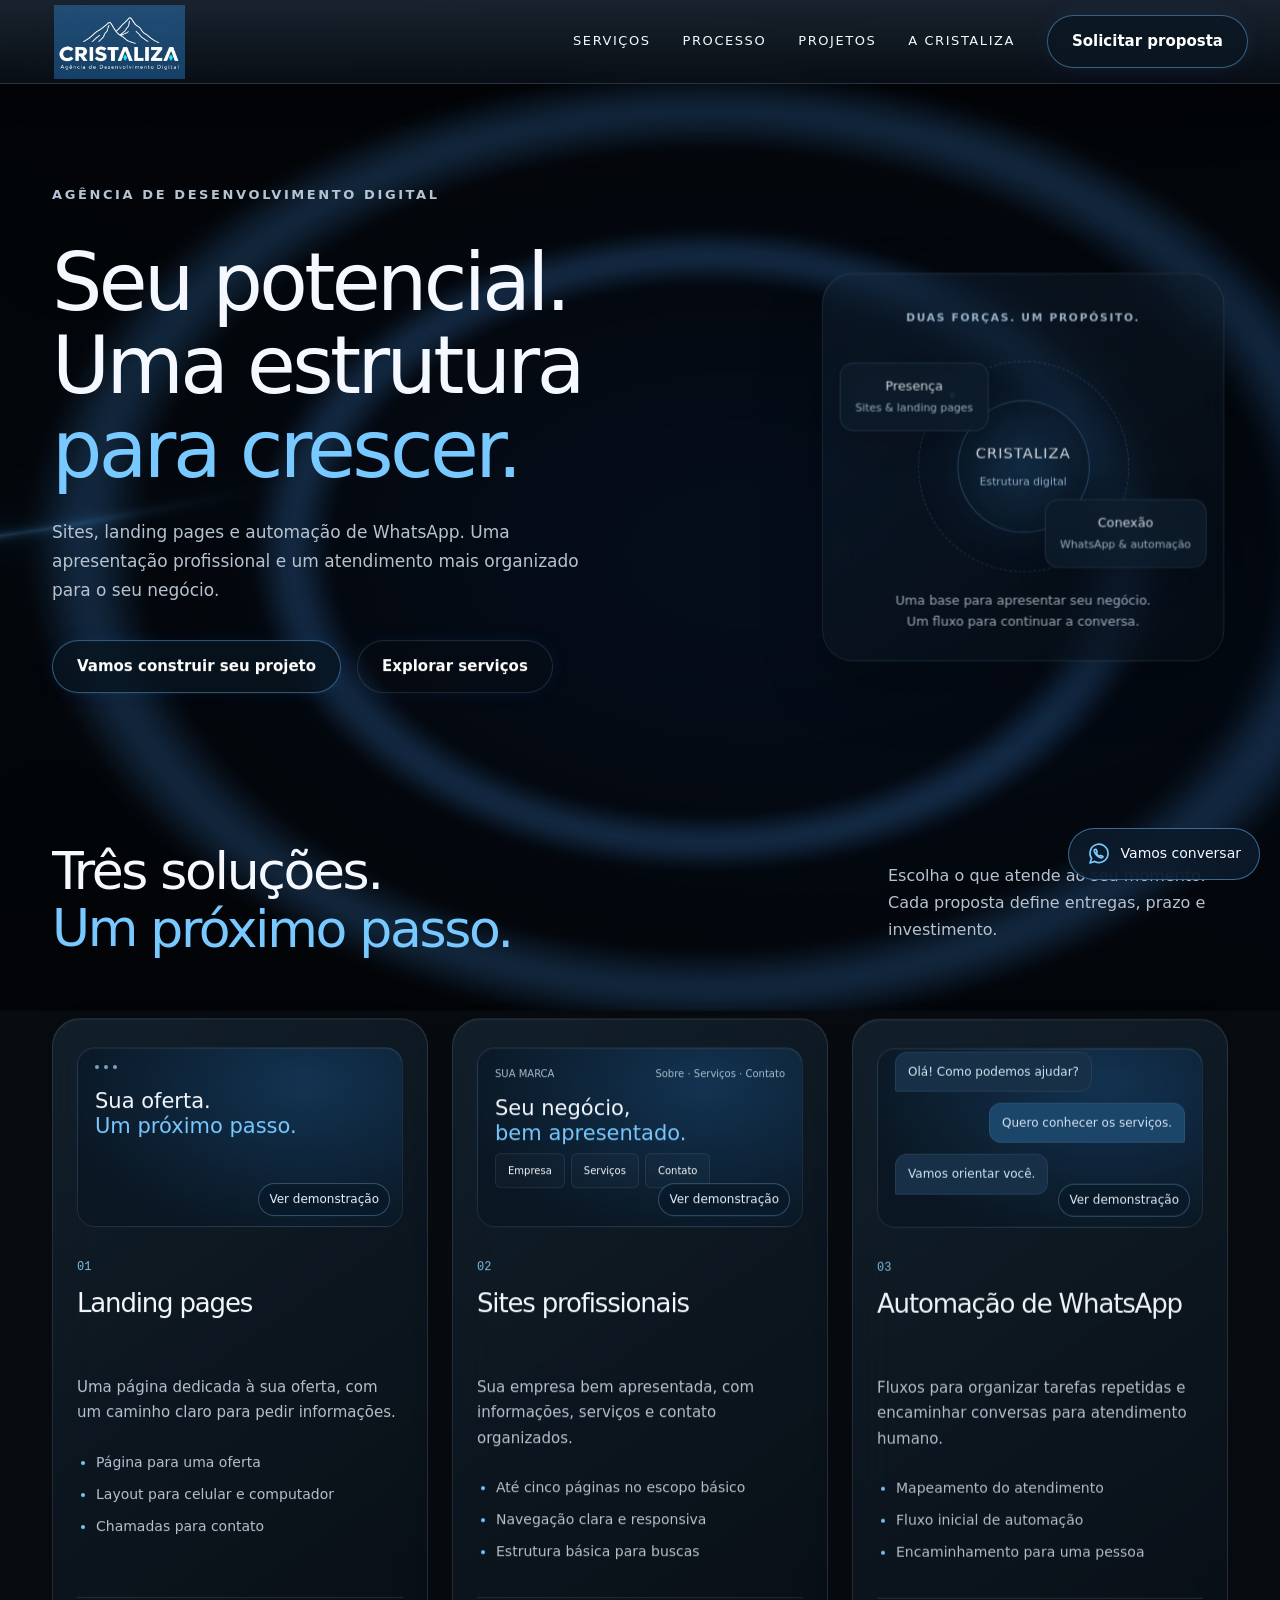
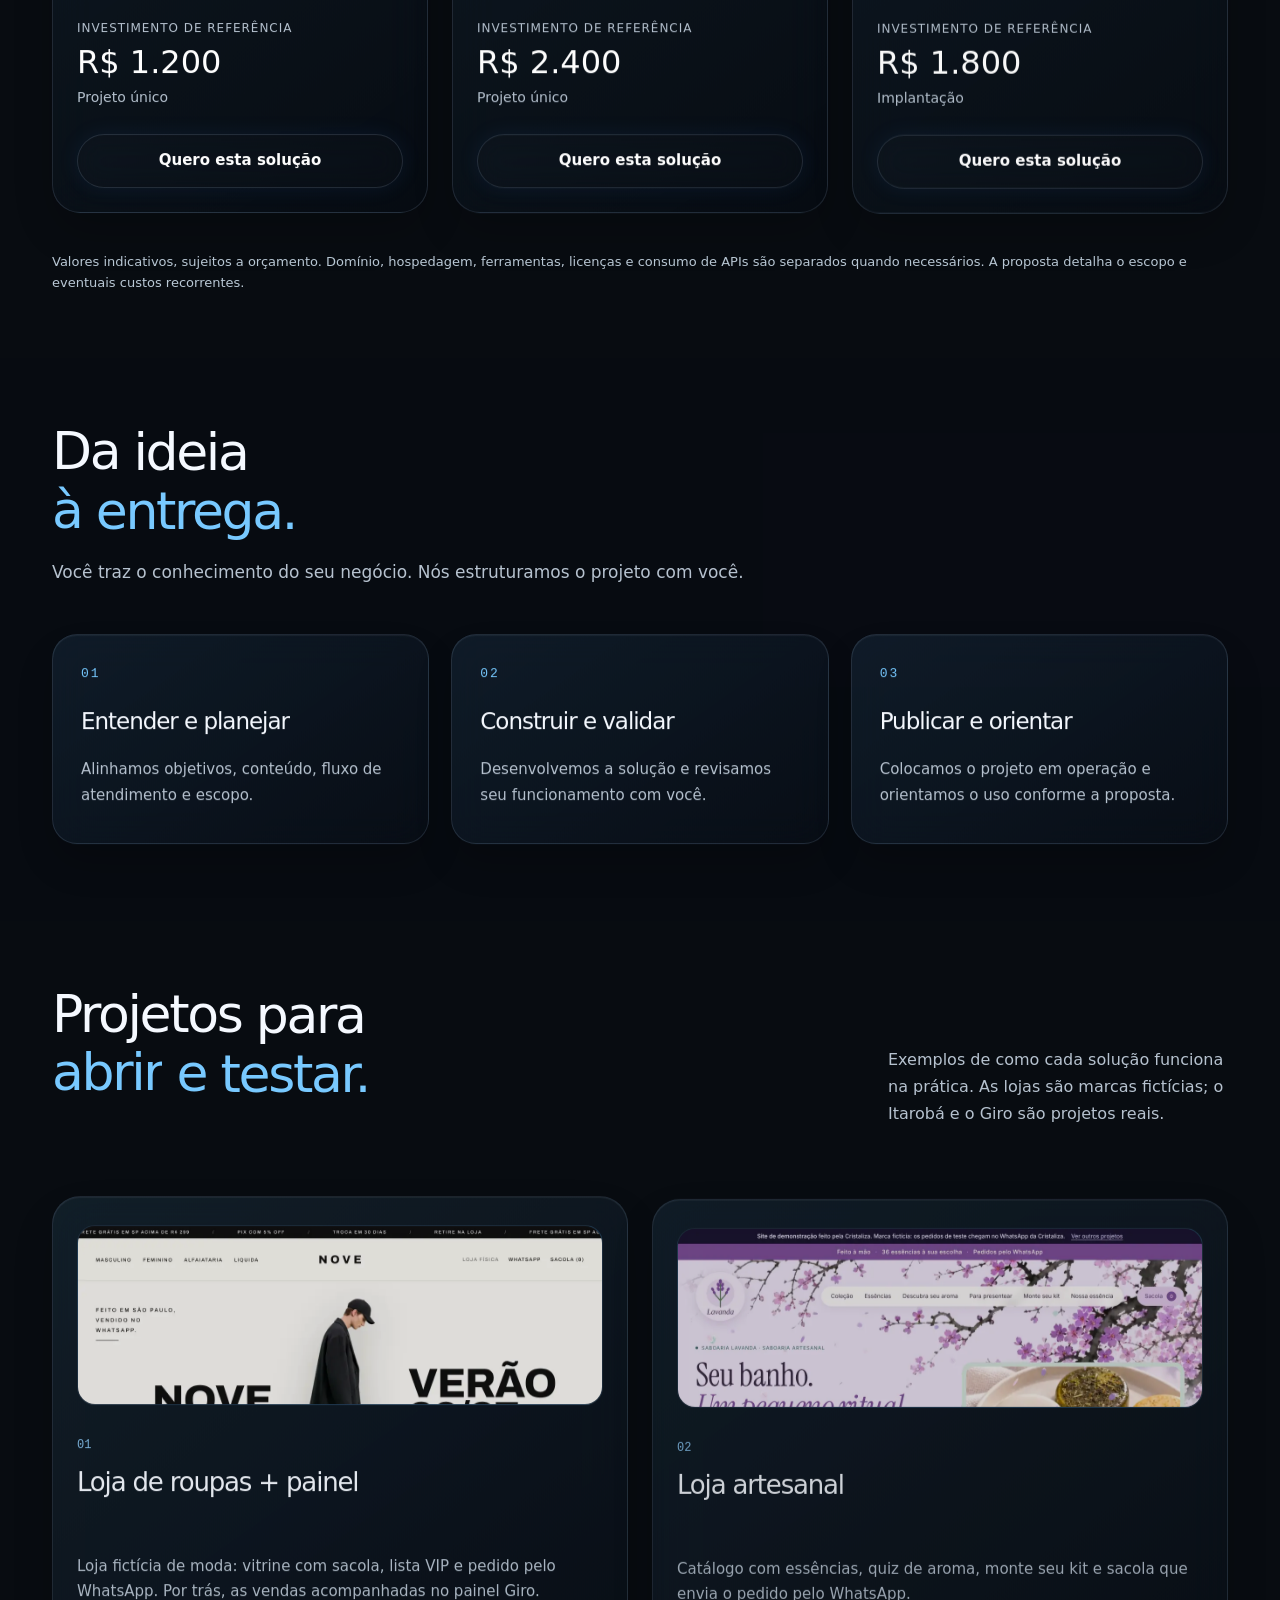
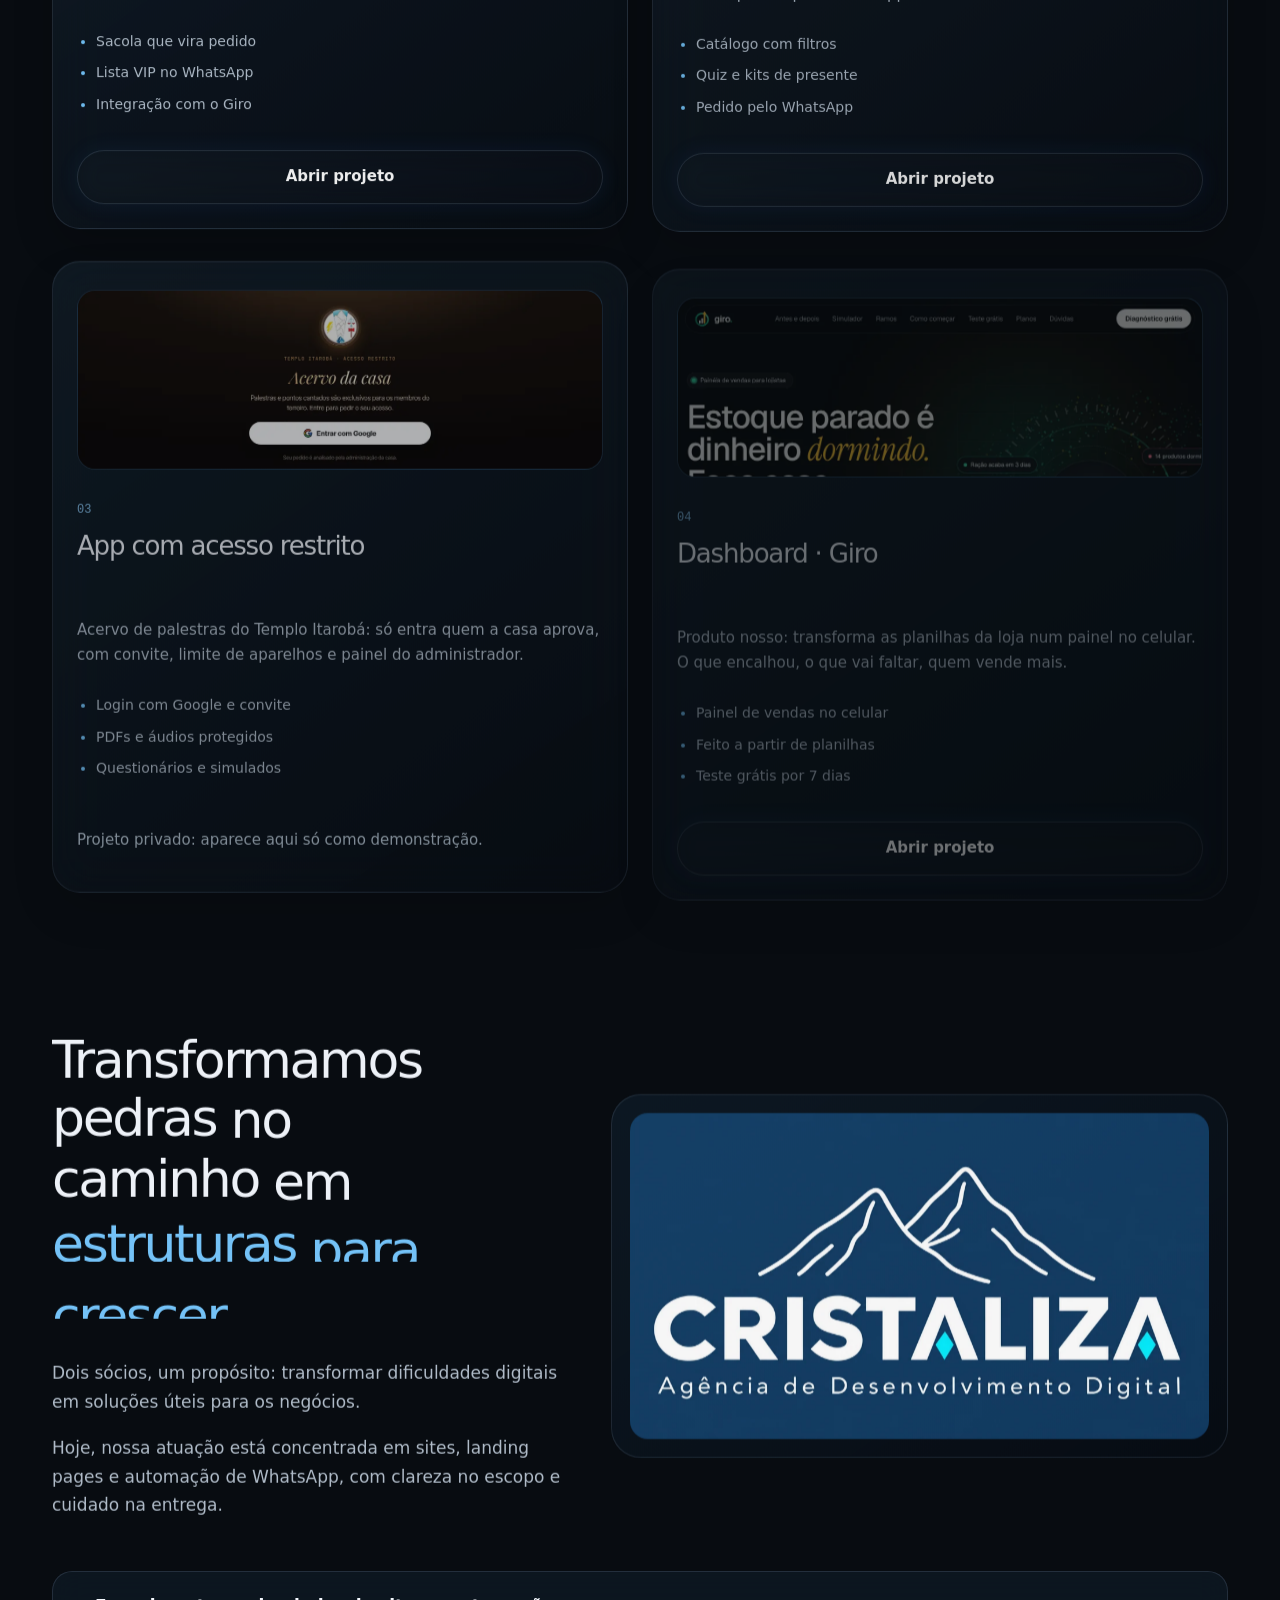
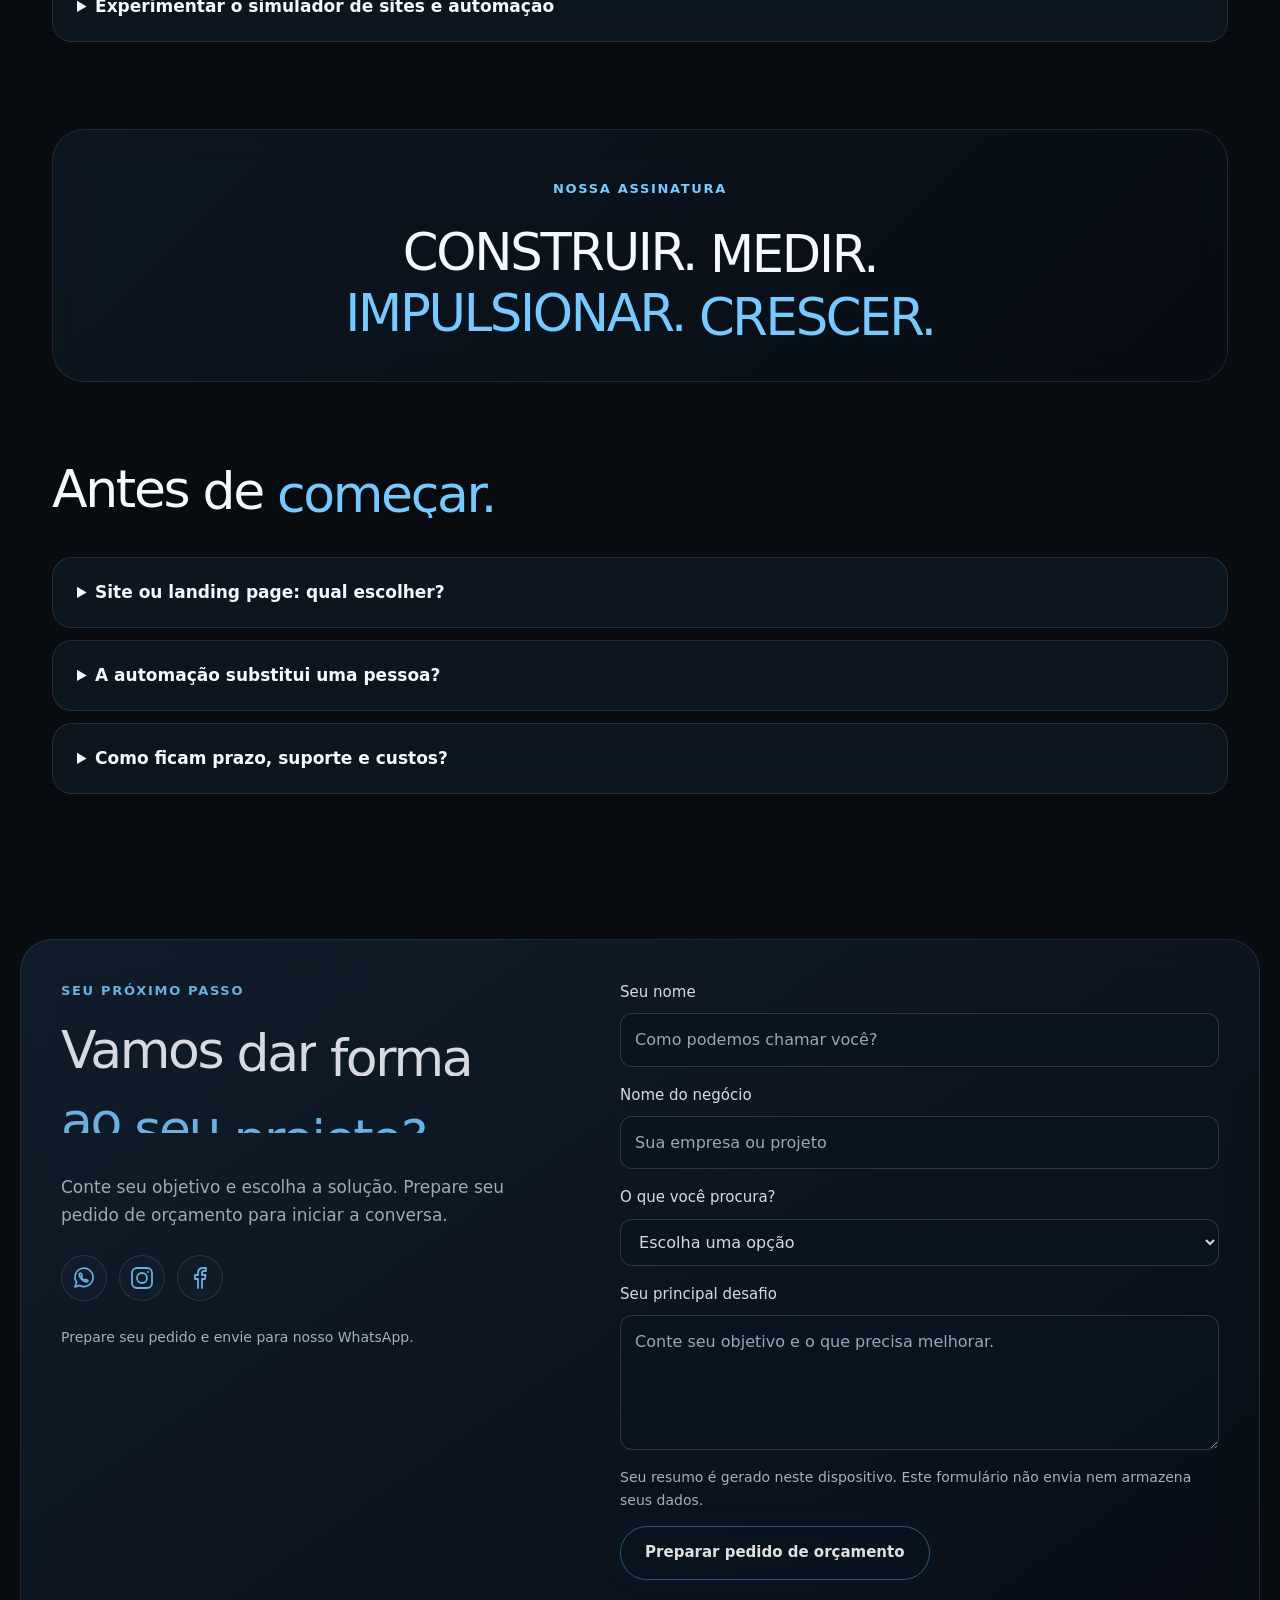
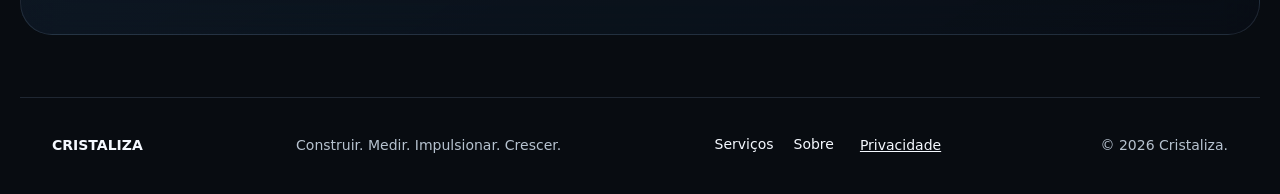
==== commit bfdc023b: "Liga o Instagram e o Facebook oficiais nos botões de contato Os botões que o site já tinha na seção " ====
--- a/index.html
+++ b/index.html
@@ -1788,7 +1788,7 @@
   }
 }
 </style></head><body><canvas id="bg-canvas" aria-hidden="true"></canvas><div class="ambient-glow" aria-hidden="true"></div><a class="skip" href="#main">Pular para o conteúdo</a><header><a class="brand" href="#inicio"><img src="[data-uri]" alt="Cristaliza — Agência de Desenvolvimento Digital" width="1672" height="941"></a><button id="menu" aria-label="Abrir menu" aria-expanded="false">☰</button><nav id="nav"><a href="#solucoes">Serviços</a><a href="#metodo">Processo</a><a href="#projetos">Projetos</a><a href="#sobre">A Cristaliza</a><a class="button" href="#contato">Solicitar proposta</a></nav></header><main id="main"><section class="hero" id="inicio"><div class="wrap"><p class="eyebrow">AGÊNCIA DE DESENVOLVIMENTO DIGITAL</p><div class="hero-bottom"><div><h1 id="hero-title">Seu potencial.<br>Uma estrutura<br><em>para crescer.</em></h1><p>Sites, landing pages e automação de WhatsApp. Uma apresentação profissional e um atendimento mais organizado para o seu negócio.</p><div class="actions"><a class="button" href="#contato">Vamos construir seu projeto</a><a class="button outline" href="#solucoes">Explorar serviços</a></div></div><div class="connection-panel"><span class="eyebrow">DUAS FORÇAS. UM PROPÓSITO.</span><div class="connection-orbit"><span class="orbit-line" aria-hidden="true"></span><div class="connection-core">CRISTALIZA<span>Estrutura digital</span></div><div class="connection-node node-a">Presença<span>Sites & landing pages</span></div><div class="connection-node node-b">Conexão<span>WhatsApp & automação</span></div></div><p>Uma base para apresentar seu negócio.<br>Um fluxo para continuar a conversa.</p></div></div></div></section><section class="wrap section" id="solucoes"><div class="section-head"><div><h2>Três soluções.<br><em>Um próximo passo.</em></h2></div><p>Escolha o que atende ao seu momento. Cada proposta define entregas, prazo e investimento.</p></div><div class="service-grid"><article class="service-card"><div class="solution-preview page-preview" aria-label="Exemplo visual de landing page"><div class="preview-top"><i></i><i></i><i></i></div><div class="preview-title">Sua oferta.<br><b>Um próximo passo.</b></div><span class="preview-action">Pedir informações</span><button class="demo-open" type="button" data-demo="landing">Ver demonstração</button></div><span class="tile">01</span><h3>Landing pages</h3><p>Uma página dedicada à sua oferta, com um caminho claro para pedir informações.</p><ul><li>Página para uma oferta</li><li>Layout para celular e computador</li><li>Chamadas para contato</li></ul><div class="price"><small>INVESTIMENTO DE REFERÊNCIA</small><strong>R$ 1.200</strong><span>Projeto único</span></div><a class="button outline" href="#contato" data-service="Landing page">Quero esta solução</a></article><article class="service-card"><div class="solution-preview site-preview" aria-label="Exemplo visual de site"><div class="preview-top"><span>SUA MARCA</span><span>Sobre · Serviços · Contato</span></div><div class="preview-title">Seu negócio,<br><b>bem apresentado.</b></div><div class="preview-columns"><span>Empresa</span><span>Serviços</span><span>Contato</span></div><button class="demo-open" type="button" data-demo="site">Ver demonstração</button></div><span class="tile">02</span><h3>Sites profissionais</h3><p>Sua empresa bem apresentada, com informações, serviços e contato organizados.</p><ul><li>Até cinco páginas no escopo básico</li><li>Navegação clara e responsiva</li><li>Estrutura básica para buscas</li></ul><div class="price"><small>INVESTIMENTO DE REFERÊNCIA</small><strong>R$ 2.400</strong><span>Projeto único</span></div><a class="button outline" href="#contato" data-service="Site institucional">Quero esta solução</a></article><article class="service-card"><div class="solution-preview chat-preview" aria-label="Exemplo ilustrativo de atendimento"><span class="chat-bubble">Olá! Como podemos ajudar?</span><span class="chat-bubble outgoing">Quero conhecer os serviços.</span><span class="chat-bubble">Vamos orientar você.</span><button class="demo-open" type="button" data-demo="auto">Ver demonstração</button></div><span class="tile">03</span><h3>Automação de WhatsApp</h3><p>Fluxos para organizar tarefas repetidas e encaminhar conversas para atendimento humano.</p><ul><li>Mapeamento do atendimento</li><li>Fluxo inicial de automação</li><li>Encaminhamento para uma pessoa</li></ul><div class="price"><small>INVESTIMENTO DE REFERÊNCIA</small><strong>R$ 1.800</strong><span>Implantação</span></div><a class="button outline" href="#contato" data-service="Automação de WhatsApp">Quero esta solução</a></article></div><p class="note">Valores indicativos, sujeitos a orçamento. Domínio, hospedagem, ferramentas, licenças e consumo de APIs são separados quando necessários. A proposta detalha o escopo e eventuais custos recorrentes.</p></section><section class="process section" id="metodo"><div class="wrap process-grid"><div><h2>Da ideia<br><em>à entrega.</em></h2><p>Você traz o conhecimento do seu negócio. Nós estruturamos o projeto com você.</p></div><div class="timeline"><article><span>01</span><div><h3>Entender e planejar</h3><p>Alinhamos objetivos, conteúdo, fluxo de atendimento e escopo.</p></div></article><article><span>02</span><div><h3>Construir e validar</h3><p>Desenvolvemos a solução e revisamos seu funcionamento com você.</p></div></article><article><span>03</span><div><h3>Publicar e orientar</h3><p>Colocamos o projeto em operação e orientamos o uso conforme a proposta.</p></div></article></div></div></section><section class="wrap section" id="projetos"><style>#projetos .project-grid{grid-template-columns:repeat(2,minmax(0,1fr))}#projetos .project-shot{padding:0;overflow:hidden}#projetos .project-shot img{width:100%;height:100%;object-fit:cover;object-position:top;display:block}@media(max-width:900px){#projetos .project-grid{grid-template-columns:1fr}}</style><div class="section-head"><div><h2>Projetos para<br><em>abrir e testar.</em></h2></div><p>Exemplos de como cada solução funciona na prática. As lojas são marcas fictícias; o Itarobá e o Giro são projetos reais.</p></div><div class="service-grid project-grid"><article class="service-card"><div class="solution-preview project-shot"><img src="assets/projetos/moda.webp" alt="NOVE, loja de roupas" loading="lazy" decoding="async" width="1200" height="750"></div><span class="tile">01</span><h3>Loja de roupas + painel</h3><p>Loja fictícia de moda: vitrine com sacola, lista VIP e pedido pelo WhatsApp. Por trás, as vendas acompanhadas no painel Giro.</p><ul><li>Sacola que vira pedido</li><li>Lista VIP no WhatsApp</li><li>Integração com o Giro</li></ul><a class="button outline" href="exemplos/moda/">Abrir projeto</a></article><article class="service-card"><div class="solution-preview project-shot"><img src="assets/projetos/saboaria.webp" alt="Saboaria Lavanda, loja artesanal" loading="lazy" decoding="async" width="1200" height="750"></div><span class="tile">02</span><h3>Loja artesanal</h3><p>Catálogo com essências, quiz de aroma, monte seu kit e sacola que envia o pedido pelo WhatsApp.</p><ul><li>Catálogo com filtros</li><li>Quiz e kits de presente</li><li>Pedido pelo WhatsApp</li></ul><a class="button outline" href="exemplos/saboaria/">Abrir projeto</a></article><article class="service-card"><div class="solution-preview project-shot"><img src="assets/projetos/itaroba.webp" alt="Itarobá, acervo de palestras com acesso restrito" loading="lazy" decoding="async" width="1200" height="450"></div><span class="tile">03</span><h3>App com acesso restrito</h3><p>Acervo de palestras do Templo Itarobá: só entra quem a casa aprova, com convite, limite de aparelhos e painel do administrador.</p><ul><li>Login com Google e convite</li><li>PDFs e áudios protegidos</li><li>Questionários e simulados</li></ul><p class="form-note">Projeto privado: aparece aqui só como demonstração.</p></article><article class="service-card"><div class="solution-preview project-shot"><img src="assets/projetos/giro.webp" alt="Giro, painel de vendas para lojistas" loading="lazy" decoding="async" width="1200" height="750"></div><span class="tile">04</span><h3>Dashboard · Giro</h3><p>Produto nosso: transforma as planilhas da loja num painel no celular. O que encalhou, o que vai faltar, quem vende mais.</p><ul><li>Painel de vendas no celular</li><li>Feito a partir de planilhas</li><li>Teste grátis por 7 dias</li></ul><a class="button outline" href="https://marcos7ut.github.io/Giro/" target="_blank" rel="noopener noreferrer">Abrir projeto</a></article></div></section><section class="wrap section" id="sobre"><div class="about-grid"><div><h2>Transformamos pedras no caminho em<br><em>estruturas para crescer.</em></h2><p>Dois sócios, um propósito: transformar dificuldades digitais em soluções úteis para os negócios.</p><p>Hoje, nossa atuação está concentrada em sites, landing pages e automação de WhatsApp, com clareza no escopo e cuidado na entrega.</p></div><div class="logo-frame"><img src="[data-uri]" loading="lazy" decoding="async" alt="Logo completa da Cristaliza" width="1672" height="941"></div></div><details class="compact-disclosure"><summary>Experimentar o simulador de sites e automação</summary><div class="impact-tool" id="simulador"><p class="eyebrow">SEUS NÚMEROS. NOVAS POSSIBILIDADES.</p><h3>O que o digital pode mudar na sua rotina?</h3><p>Escolha uma solução e ajuste os números. Veja o que aconteceria se o cenário que você definiu se realizasse.</p><div class="filters" id="impact-tabs" role="tablist" aria-label="Escolher simulação"><button role="tab" id="impact-site" aria-controls="impact-panel" aria-selected="true" tabindex="0" data-mode="site" class="active">Site profissional</button><button role="tab" id="impact-landing" aria-controls="impact-panel" aria-selected="false" tabindex="-1" data-mode="landing">Landing page</button><button role="tab" id="impact-auto" aria-controls="impact-panel" aria-selected="false" tabindex="-1" data-mode="auto">Automação de WhatsApp</button></div><div id="impact-panel" role="tabpanel" aria-labelledby="impact-site"><div class="impact-layout"><div><p id="impact-intro"></p><div id="impact-inputs"></div></div><div class="impact-result" aria-live="polite" aria-atomic="true"><span class="eyebrow">NO CENÁRIO QUE VOCÊ DEFINIU</span><strong id="impact-main"></strong><p id="impact-description"></p><div id="impact-details"></div><p id="impact-explanation" class="form-note"></p><a class="button" href="#contato" id="impact-cta">Conversar sobre essa solução</a></div></div></div><p class="form-note">Os valores iniciais são exemplos editáveis, não médias de mercado ou previsões. O simulador não garante vendas, lucro ou economia de dinheiro. Uma página precisa receber visitantes; atendimento, oferta e operação também influenciam os resultados. Compare o cenário com os custos do projeto, anúncios, ferramentas e manutenção.</p></div></details></section><section class="statement"><div class="wrap"><p class="eyebrow">NOSSA ASSINATURA</p><h2>CONSTRUIR. MEDIR.<br><em>IMPULSIONAR. CRESCER.</em></h2></div></section><section class="wrap section faq" id="duvidas"><h2>Antes de <em>começar.</em></h2><details><summary>Site ou landing page: qual escolher?</summary><p>O site apresenta a empresa em várias páginas. A landing page concentra uma oferta e uma ação, como pedir orçamento. Definimos a opção a partir do seu objetivo.</p></details><details><summary>A automação substitui uma pessoa?</summary><p>Não precisa substituir. Ela organiza etapas repetidas e encaminha conversas para atendimento humano conforme o fluxo combinado.</p></details><details><summary>Como ficam prazo, suporte e custos?</summary><p>A proposta descreve escopo, prazo, responsabilidades, suporte e custos de ferramentas. Nenhum desses itens é presumido antes do acordo.</p></details></section><section class="contact section" id="contato"><div class="wrap contact-grid"><div><p class="eyebrow">SEU PRÓXIMO PASSO</p><h2>Vamos dar forma<br><em>ao seu projeto?</em></h2><p>Conte seu objetivo e escolha a solução. Prepare seu pedido de orçamento para iniciar a conversa.</p><div class="socials" id="contact-socials" aria-label="Canais da Cristaliza"></div><p class="contact-status">Os canais diretos serão disponibilizados em breve. Você já pode preparar e salvar seu briefing.</p></div><form id="brief"><label>Seu nome<input name="name" required autocomplete="name" placeholder="Como podemos chamar você?"></label><label>Nome do negócio<input name="business" required autocomplete="organization" placeholder="Sua empresa ou projeto"></label><label>O que você procura?<select name="service" id="service" required><option value="">Escolha uma opção</option><option>Landing page</option><option>Site institucional</option><option>Automação de WhatsApp</option><option>Site ou landing page + automação</option><option>Quero orientação para começar</option></select></label><label>Seu principal desafio<textarea name="challenge" id="challenge" rows="4" required placeholder="Conte seu objetivo e o que precisa melhorar."></textarea></label><p class="form-note">Seu resumo é gerado neste dispositivo. Este formulário não envia nem armazena seus dados.</p><button class="button" type="submit">Preparar pedido de orçamento</button><div id="result" hidden><h3>Seu pedido está pronto</h3><pre id="brief-text"></pre><div class="actions"><button class="button small" type="button" id="download">Salvar pedido</button><button class="text-link" type="button" id="copy">Copiar pedido</button><button class="text-link" type="button" id="share">Compartilhar no WhatsApp</button></div><p>Ao compartilhar, escolha o destinatário no WhatsApp. O resumo não é enviado automaticamente à Cristaliza.</p></div><p id="feedback" role="status"></p></form></div></section></main><footer class="wrap"><strong>CRISTALIZA</strong><p>Construir. Medir. Impulsionar. Crescer.</p><div><a href="#solucoes">Serviços</a><a href="#sobre">Sobre</a><button class="text-link" id="privacy-open">Privacidade</button></div><p>© <span id="year"></span> Cristaliza.</p></footer><a class="floating" href="#contato" aria-label="Ir ao contato para preparar seu briefing"><span id="wa-icon"></span><span>Vamos conversar</span></a><dialog id="info"><button id="close-dialog" aria-label="Fechar">×</button><h2 id="dialog-title"></h2><p id="dialog-copy"></p></dialog><dialog id="demo-dialog" aria-labelledby="demo-title"><button class="demo-close" type="button" aria-label="Fechar demonstração">×</button><p class="eyebrow">EXEMPLO INTERATIVO · NÃO É UM PROJETO DE CLIENTE</p><h2 id="demo-title"></h2><div id="demo-content"></div></dialog><script>// Preencher com o WhatsApp oficial: código do país + DDD + número, somente dígitos.
-window.CRISTALIZA_CONTACT={whatsapp:"5511954810927"};
+window.CRISTALIZA_CONTACT={whatsapp:"5511954810927",instagram:"https://www.instagram.com/cristalizadigital/",facebook:"https://www.facebook.com/share/18yzMx3Umv/"};
 </script><script>/*!
  * GSAP 3.12.7
  * https://gsap.com
@@ -1837,6 +1837,11 @@
  document.getElementById('share').onclick=()=>window.open('https://wa.me/'+officialWA+'?text='+encodeURIComponent(briefing),'_blank','noopener,noreferrer');
  document.querySelector('#result>p').textContent='O WhatsApp será aberto com seu pedido. Revise a mensagem e confirme o envio.';
 }
+// Instagram e Facebook oficiais: os botões de canal passam a abrir as páginas.
+[['Instagram',window.CRISTALIZA_CONTACT?.instagram],['Facebook',window.CRISTALIZA_CONTACT?.facebook]].forEach(([n,url])=>{
+ const b=document.querySelector('[data-channel="'+n+'"]');
+ if(b&&/^https:\/\/(www\.)?(instagram|facebook)\.com\//.test(url||'')){b.onclick=()=>window.open(url,'_blank','noopener,noreferrer');b.setAttribute('aria-label','Abrir '+n+' da Cristaliza');}
+});
 </script><script>(()=>{
 const reduced=matchMedia("(prefers-reduced-motion: reduce)");if(reduced.matches)return;
   var vsSource = `
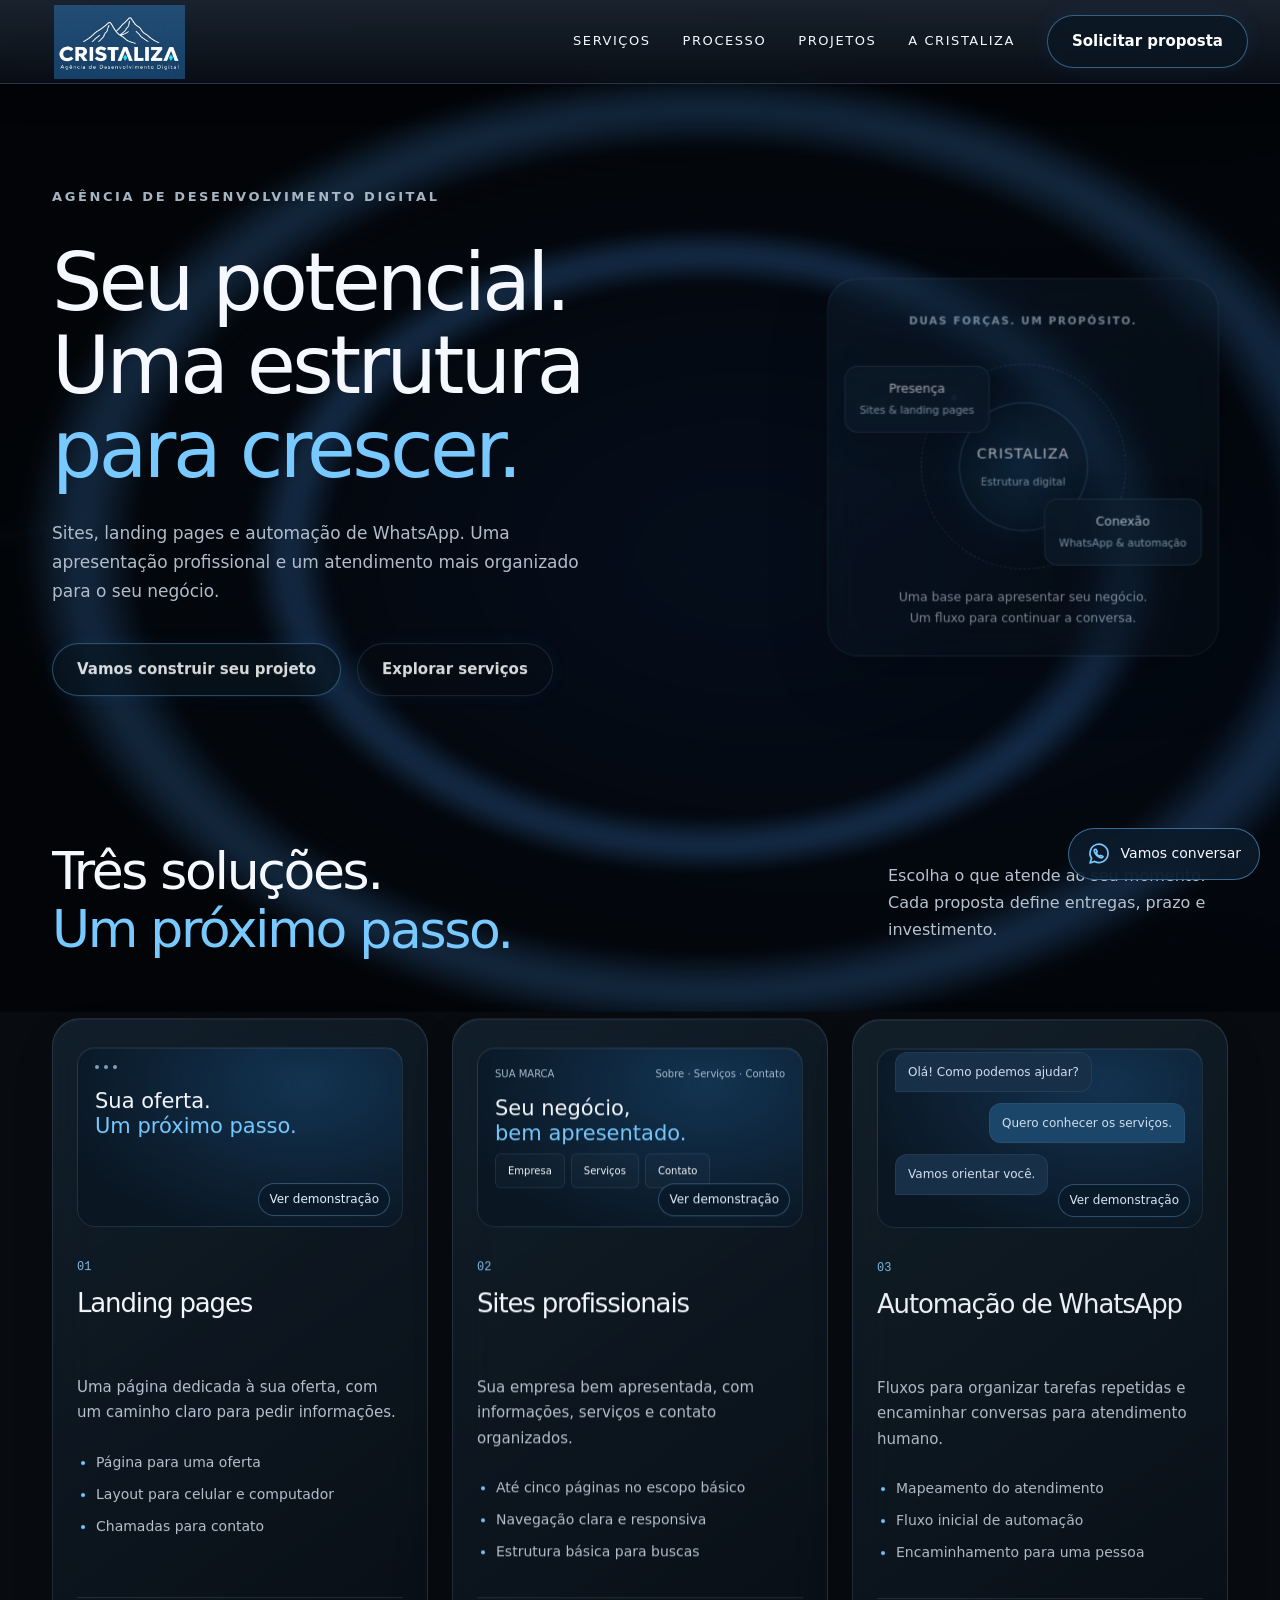
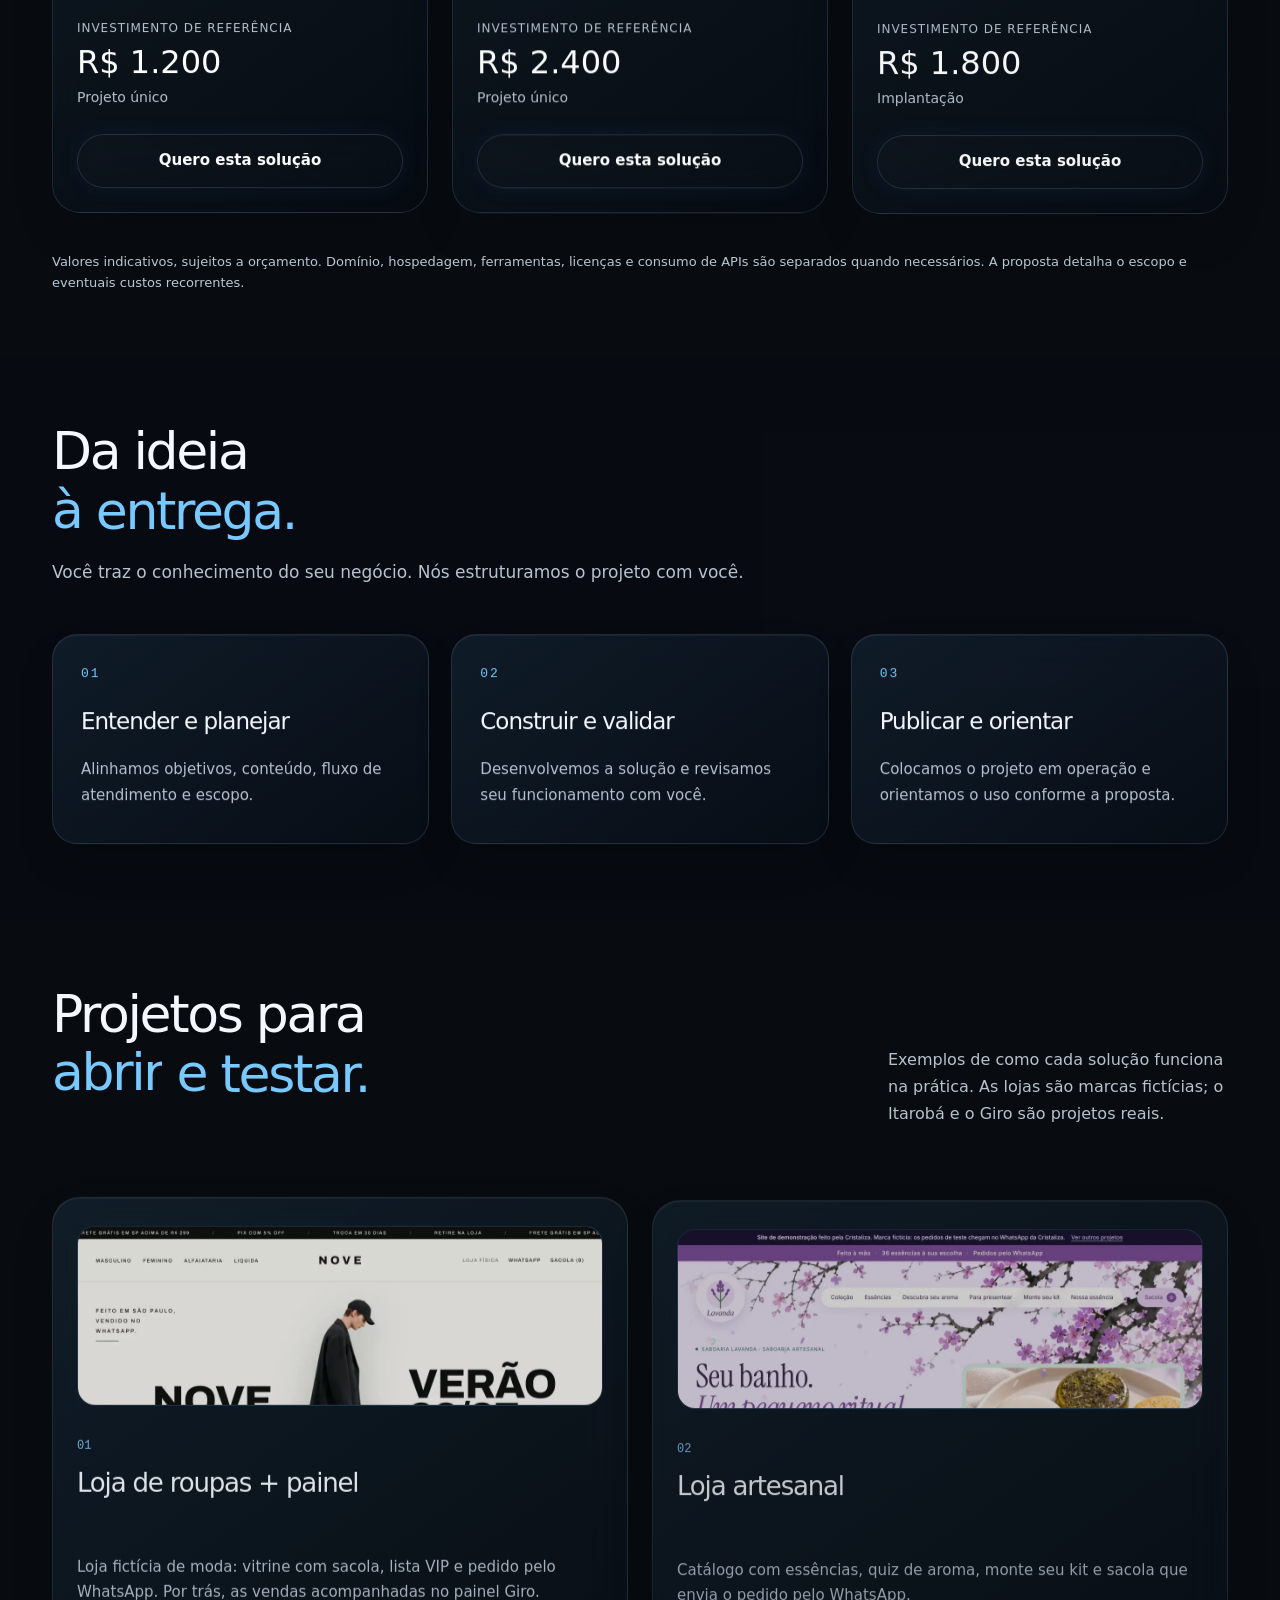
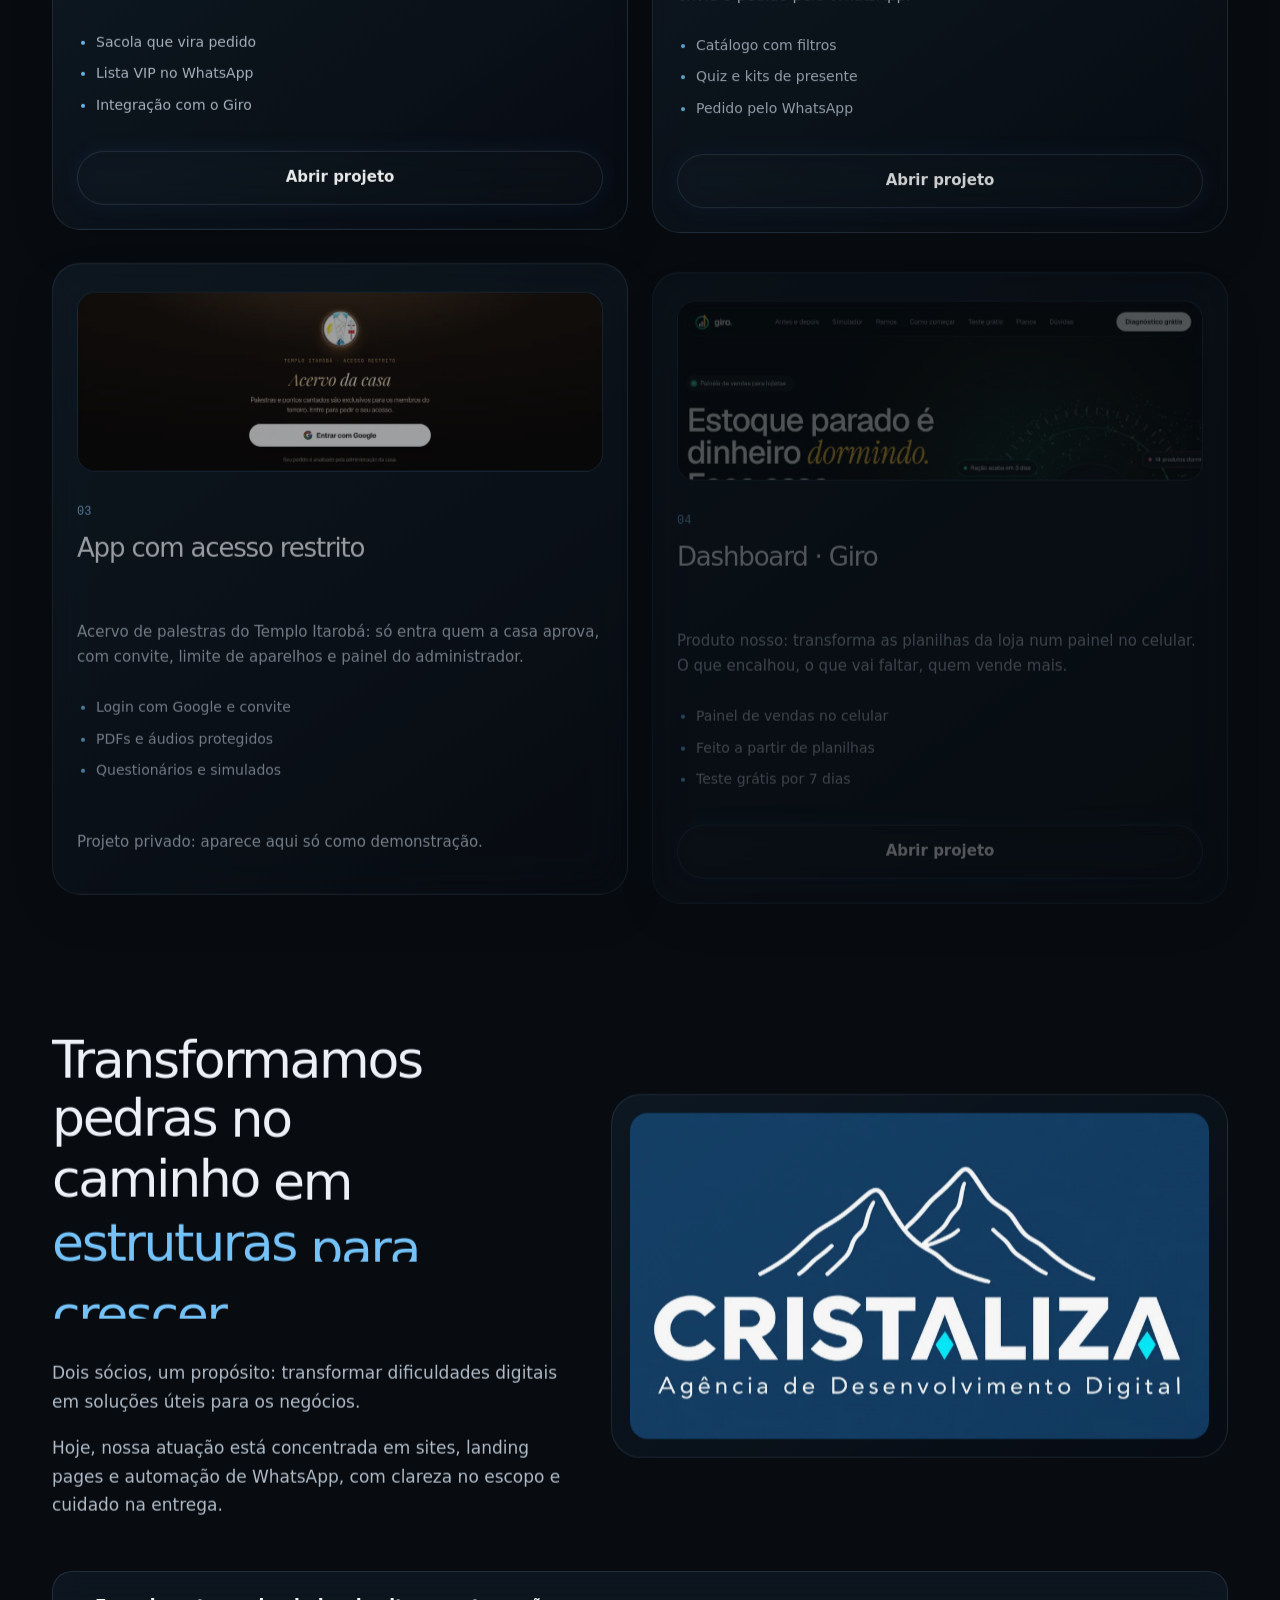
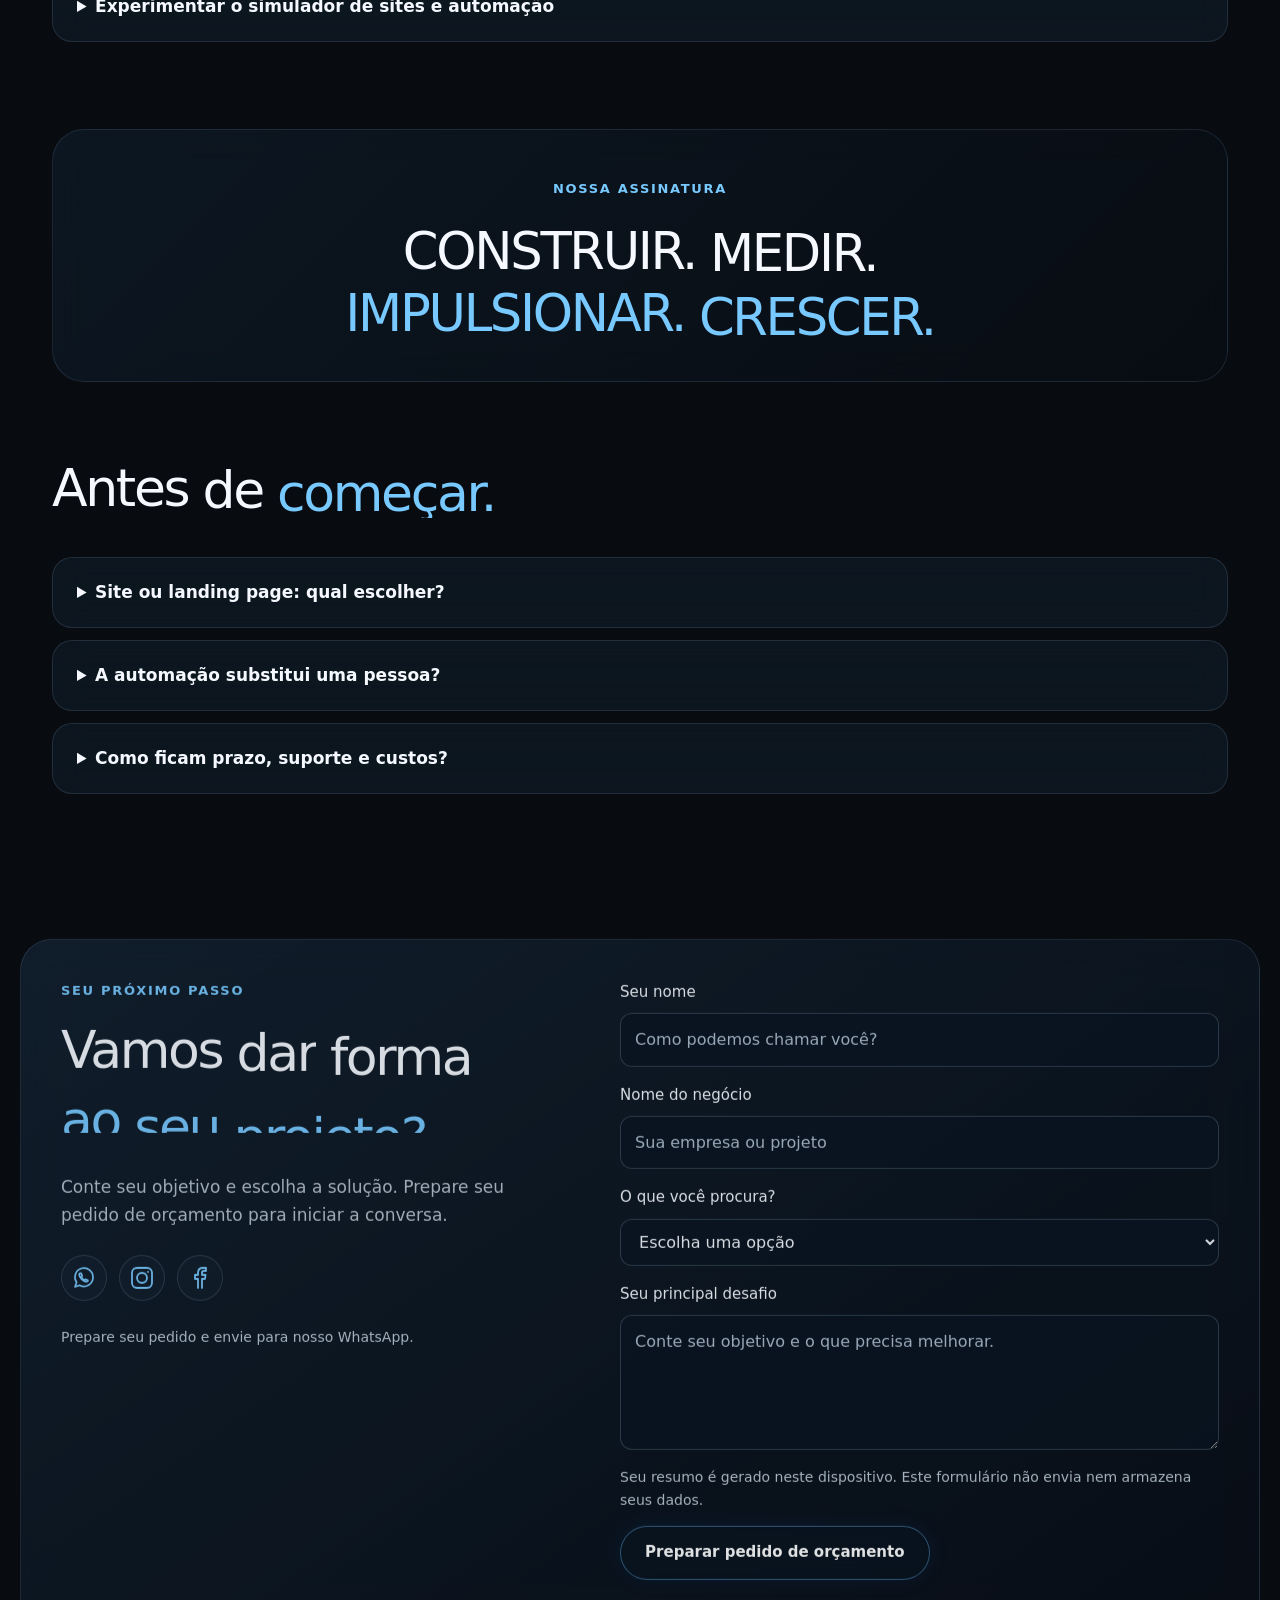
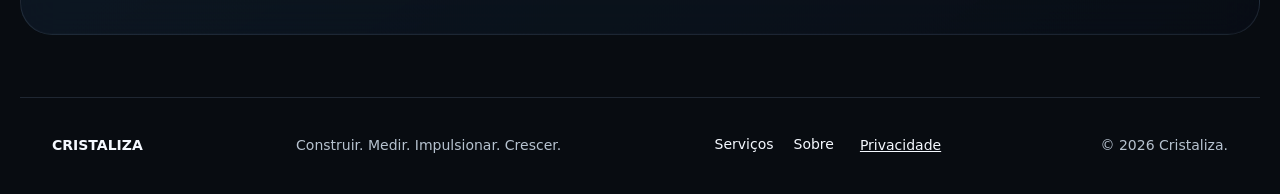
==== commit 4cff9e87: "Site mais profissional sem mudar o visual: prévia de link, Google, ícones e velocidade - index.html " ====
--- a/index.html
+++ b/index.html
@@ -1,2062 +1,3 @@
-<!doctype html><html lang="pt-BR"><head><meta charset="UTF-8"><meta name="viewport" content="width=device-width,initial-scale=1"><meta name="theme-color" content="#080c11"><title>Cristaliza | Desenvolvimento Digital para Negócios em Evolução</title><meta name="description" content="Transforme potencial em estrutura digital. Sites, landing pages e automação de WhatsApp para negócios em evolução."><link rel="icon" href="data:image/svg+xml,%3Csvg xmlns='http://www.w3.org/2000/svg' viewBox='0 0 32 32'%3E%3Crect width='32' height='32' rx='7' fill='%23071426'/%3E%3Cpath d='M3 25 10 7 16 25 22 7 29 25' fill='none' stroke='%2322d3ee' stroke-width='4'/%3E%3C/svg%3E"><style>/* Cristaliza: estilos finais; regras antigas sobrescritas removidas. */
-* {
-  box-sizing: border-box;
-}
-
-html {
-  scroll-behavior: smooth;
-  scroll-padding-top: 90px;
-}
-
-body {
-  margin: 0;
-  color: var(--text);
-  font: 17px/1.7 'Segoe UI',system-ui,sans-serif;
-  background-size: 64px 64px;
-}
-
-a {
-  color: inherit;
-  text-decoration: none;
-}
-
-button,input,select,textarea {
-  font: inherit;
-}
-
-button {
-  cursor: pointer;
-}
-
-h1,h2,h3,p {
-  margin-top: 0;
-}
-
-h1,h2,h3 {
-  line-height: 1.1;
-  text-wrap: balance;
-}
-
-h1 {
-  font-size: clamp(38px,4.5vw,62px);
-}
-
-h3 {
-  font-size: 24px;
-}
-
-em {
-  font-style: normal;
-  color: var(--cyan);
-}
-
-p {
-  color: var(--muted);
-}
-
-.wrap {
-  width: min(1240px,100%);
-  padding-inline: 32px;
-  margin: auto;
-}
-
-.eyebrow {
-  font-size: 13px;
-  letter-spacing: .13em;
-  color: var(--cyan);
-  font-weight: 650;
-}
-
-.button {
-  display: inline-flex;
-  justify-content: center;
-  align-items: center;
-  text-align: center;
-  padding: 13px 24px;
-  font-weight: 700;
-  transition: background .25s,transform .25s;
-}
-
-.button:hover {
-  transform: translateY(-2px);
-}
-
-.button.outline {
-  color: white;
-}
-
-.button.outline:hover {
-  background: #ffffff0b;
-  border-color: var(--cyan);
-}
-
-header {
-  position: sticky;
-  top: 0;
-  z-index: 10;
-  padding: 0 32px;
-  display: flex;
-  align-items: center;
-  justify-content: space-between;
-  border-bottom: 1px solid var(--line);
-}
-
-.brand img {
-  object-fit: contain;
-  display: block;
-}
-
-nav {
-  display: flex;
-  align-items: center;
-  gap: 32px;
-}
-
-nav>a:not(.button) {
-  text-transform: uppercase;
-}
-
-nav a:hover {
-  color: var(--cyan);
-}
-
-#menu {
-  display: none;
-}
-
-.hero {
-  position: relative;
-  isolation: isolate;
-  border-bottom: 1px solid var(--line);
-}
-
-.hero .wrap {
-  position: relative;
-  z-index: 1;
-}
-
-.hero-bottom {
-  display: flex;
-  justify-content: space-between;
-}
-
-.hero-bottom>div {
-  max-width: 760px;
-}
-
-.actions {
-  display: flex;
-  gap: 16px;
-  flex-wrap: wrap;
-  margin: 25px 0 0;
-}
-
-.section-head {
-  display: flex;
-  justify-content: space-between;
-  gap: 50px;
-  align-items: end;
-}
-
-.section-head>p {
-  max-width: 340px;
-}
-
-.service-grid {
-  display: grid;
-  grid-template-columns: repeat(3,minmax(0,1fr));
-}
-
-.service-card {
-  display: flex;
-  flex-direction: column;
-  border-right: 1px solid var(--line);
-  transition: background .3s;
-}
-
-.service-card:last-child {
-  border-right: 0;
-}
-
-.tile {
-  width: 46px;
-  height: 46px;
-  border: 1px solid var(--line);
-  display: grid;
-  place-items: center;
-  color: var(--cyan);
-  font-family: monospace;
-  margin-bottom: 25px;
-}
-
-.service-card ul {
-  padding-left: 19px;
-  color: var(--muted);
-  margin: 10px 0 25px;
-  flex: 1;
-}
-
-.service-card li {
-  margin-bottom: 8px;
-}
-
-.service-card li::marker {
-  color: var(--cyan);
-}
-
-.price {
-  border-top: 1px solid var(--line);
-  padding-top: 20px;
-  margin-bottom: 24px;
-}
-
-.price>* {
-  display: block;
-}
-
-.price small {
-  font-size: 12px;
-  letter-spacing: .08em;
-  color: var(--muted);
-}
-
-.price strong {
-  line-height: 1.5;
-  color: white;
-}
-
-.price span {
-  font-size: 14px;
-  color: var(--muted);
-}
-
-.note,.form-note,.contact-status {
-  font-size: 14px;
-}
-
-.note {
-  margin: 22px 0 0;
-}
-
-.process {
-  border-block: 1px solid var(--line);
-}
-
-.process-grid,.about-grid,.contact-grid {
-  display: grid;
-  grid-template-columns: minmax(0,1fr) minmax(0,1.2fr);
-  gap: 60px;
-}
-
-.timeline {
-  border-left: 1px solid var(--line);
-  padding-left: 28px;
-}
-
-.timeline article {
-  gap: 22px;
-  border: 1px solid var(--line);
-  margin-bottom: 18px;
-}
-
-.timeline article:last-child {
-  margin-bottom: 0;
-}
-
-.timeline article>span {
-  color: var(--cyan);
-  font-family: monospace;
-}
-
-.timeline p {
-  margin: 0;
-}
-
-.about-grid {
-  align-items: center;
-  margin-bottom: 35px;
-}
-
-.logo-frame {
-  border: 1px solid var(--line);
-}
-
-.logo-frame img {
-  display: block;
-  width: 100%;
-  height: auto;
-}
-
-.statement {
-  border-block: 1px solid var(--line);
-}
-
-.statement h2 {
-  margin: 20px 0 0;
-}
-
-.faq details,.compact-disclosure {
-  border: 1px solid var(--line);
-  padding: 20px 24px;
-  margin: 12px 0;
-}
-
-summary {
-  font-size: 17px;
-  cursor: pointer;
-  font-weight: 600;
-}
-
-details p {
-  margin: 18px 0 0;
-}
-
-.compact-disclosure[open]>summary {
-  margin-bottom: 25px;
-}
-
-.impact-tool h3 {
-  font-size: 29px;
-}
-
-.filters {
-  display: flex;
-  gap: 10px;
-  flex-wrap: wrap;
-  margin: 25px 0;
-}
-
-.filters button {
-  border: 1px solid var(--line);
-  color: white;
-  padding: 10px 16px;
-  font-size: 14px;
-}
-
-.filters button.active {
-  border-color: var(--cyan);
-}
-
-.impact-layout {
-  display: grid;
-  grid-template-columns: minmax(0,1fr) minmax(0,1fr);
-  gap: 28px;
-}
-
-.impact-result {
-  padding: 24px;
-  border: 1px solid var(--line);
-  align-self: start;
-}
-
-.impact-result>strong {
-  display: block;
-  font-size: 34px;
-  line-height: 1.3;
-  color: var(--cyan);
-  margin: 18px 0;
-}
-
-.return-stat {
-  display: grid;
-  grid-template-columns: minmax(0,1fr) auto;
-  gap: 18px;
-  border-top: 1px solid var(--line);
-  padding: 15px 0;
-  font-size: 14px;
-}
-
-.return-stat b {
-  text-align: right;
-}
-
-.contact {
-  border-top: 1px solid var(--line);
-}
-
-label {
-  display: block;
-  font-size: 15px;
-  margin-bottom: 16px;
-}
-
-input,select,textarea {
-  display: block;
-  width: 100%;
-  padding: 12px 14px;
-  margin-top: 8px;
-  border: 1px solid #7390aa;
-  font-size: 16px;
-}
-
-.socials {
-  display: flex;
-  gap: 12px;
-  margin: 25px 0;
-}
-
-.socials button {
-  display: grid;
-  place-items: center;
-  width: 46px;
-  height: 46px;
-  border: 1px solid var(--line);
-  color: var(--cyan);
-}
-
-.socials svg,.floating svg {
-  width: 24px;
-  height: 24px;
-  display: block;
-}
-
-.floating {
-  position: fixed;
-  right: 20px;
-  bottom: 20px;
-  z-index: 12;
-  display: flex;
-  align-items: center;
-  gap: 10px;
-  border: 1px solid var(--cyan);
-  padding: 13px 18px;
-  font-size: 14px;
-}
-
-.floating span:first-child {
-  color: var(--cyan);
-}
-
-footer {
-  padding-block: 35px;
-  display: flex;
-  align-items: center;
-  justify-content: space-between;
-  gap: 25px;
-  flex-wrap: wrap;
-  font-size: 14px;
-}
-
-footer p {
-  margin: 0;
-}
-
-footer>div {
-  display: flex;
-  gap: 20px;
-}
-
-.text-link {
-  background: none;
-  border: 0;
-  color: inherit;
-  font-size: 14px;
-  text-decoration: underline;
-}
-
-dialog {
-  width: min(520px,calc(100% - 40px));
-  padding: 30px;
-  color: white;
-  border: 1px solid var(--line);
-}
-
-#close-dialog {
-  float: right;
-  background: none;
-  border: 0;
-  color: white;
-  font-size: 28px;
-}
-
-dialog h2 {
-  font-size: 28px;
-}
-
-#result {
-  border: 1px solid var(--line);
-  padding: 20px;
-  margin-top: 20px;
-}
-
-pre {
-  white-space: pre-wrap;
-  overflow-wrap: anywhere;
-  color: var(--muted);
-  font: 14px/1.6 system-ui;
-}
-
-#feedback {
-  color: var(--cyan);
-  font-size: 14px;
-}
-
-a:focus-visible,button:focus-visible,summary:focus-visible,input:focus,select:focus,textarea:focus {
-  outline: 2px solid var(--cyan);
-  outline-offset: 4px;
-}
-
-.skip {
-  position: absolute;
-  top: -100px;
-  left: 10px;
-  z-index: 30;
-  background: white;
-  color: black;
-  padding: 12px;
-}
-
-.skip:focus {
-  top: 10px;
-}
-
-p,li,h3 {
-  overflow-wrap: break-word;
-}
-
-@media(max-width:900px) {
-  .service-card {
-    border-right: 0;
-    border-bottom: 1px solid var(--line);
-  }
-
-  .service-card:last-child {
-    border-bottom: 0;
-  }
-
-  .process-grid,.about-grid,.contact-grid {
-    gap: 35px;
-  }
-}
-
-@media(max-width:700px) {
-  .wrap {
-    padding-inline: 22px;
-  }
-
-  header {
-    padding: 0 22px;
-  }
-
-  #menu {
-    display: block;
-    background: none;
-    border: 1px solid var(--line);
-    color: white;
-    font-size: 24px;
-    padding: 3px 10px;
-  }
-
-  nav {
-    display: none;
-    position: absolute;
-    top: 72px;
-    left: 0;
-    right: 0;
-    padding: 25px;
-    border-bottom: 1px solid var(--line);
-    flex-direction: column;
-    align-items: stretch;
-  }
-
-  nav.open {
-    display: flex;
-  }
-
-  .actions .button {
-    width: 100%;
-  }
-
-  .section-head {
-    display: block;
-  }
-
-  .section-head>p {
-    max-width: none;
-  }
-
-  .service-card ul {
-    columns: 1;
-  }
-
-  .process-grid,.about-grid,.contact-grid,.impact-layout {
-    grid-template-columns: 1fr;
-    gap: 28px;
-  }
-
-  .timeline {
-    padding-left: 15px;
-  }
-
-  .timeline article {
-    padding: 20px;
-    gap: 15px;
-  }
-
-  .faq details,.compact-disclosure {
-    padding: 18px;
-  }
-
-  .filters button {
-    width: 100%;
-  }
-
-  .return-stat {
-    grid-template-columns: 1fr;
-    gap: 8px;
-  }
-
-  .return-stat b {
-    text-align: left;
-  }
-
-  .impact-result {
-    padding: 20px;
-  }
-
-  .impact-result>strong {
-    font-size: 29px;
-  }
-
-  .floating {
-    right: 15px;
-    bottom: 15px;
-    padding: 12px;
-  }
-
-  .floating span:last-child {
-    display: none;
-  }
-
-  footer {
-    padding-bottom: 85px;
-  }
-}
-
-@media(prefers-reduced-motion:reduce) {
-  html {
-    scroll-behavior: auto;
-  }
-
-  * {
-    animation: none!important;
-    transition: none!important;
-  }
-}
-
-body {
-  background: var(--bg);
-  background-image: none;
-}
-
-#bg-canvas {
-  position: fixed;
-  inset: 0;
-  width: 100%;
-  height: 100%;
-  pointer-events: none;
-  z-index: -1;
-}
-
-.ambient-glow {
-  position: fixed;
-  inset: 0;
-  z-index: -2;
-  pointer-events: none;
-}
-
-header {
-  height: 84px;
-  backdrop-filter: blur(24px);
-}
-
-nav>a:not(.button) {
-  font-size: 13px;
-  letter-spacing: .12em;
-}
-
-h1,h2,h3 {
-  font-weight: 500;
-  letter-spacing: -.045em;
-}
-
-.button {
-  border-radius: 99px;
-  color: white;
-  border: 1px solid #67e4f370;
-  text-transform: none;
-  letter-spacing: 0;
-  font-size: 15px;
-  backdrop-filter: blur(12px);
-}
-
-.button:hover {
-  color: white;
-}
-
-.hero {
-  min-height: 660px;
-  padding: 100px 0 85px;
-  border: 0;
-  overflow: hidden;
-}
-
-.hero .eyebrow {
-  font-size: 13px;
-  letter-spacing: .2em;
-  margin-bottom: 35px;
-}
-
-.hero-bottom {
-  gap: 45px;
-  align-items: center;
-}
-
-.hero-bottom>div:first-child {
-  max-width: 680px;
-  flex: 1.3;
-}
-
-.hero h1 {
-  font-size: clamp(48px,6.2vw,82px);
-  line-height: 1.05;
-  margin-bottom: 27px;
-}
-
-.hero-bottom p {
-  font-size: 17px;
-  max-width: 530px;
-}
-
-.hero .actions {
-  margin-top: 35px;
-}
-
-.word-mask {
-  display: inline-block;
-  overflow: hidden;
-  vertical-align: top;
-  padding-bottom: .07em;
-  margin-bottom: -.07em;
-}
-
-.reveal-word {
-  display: inline-block;
-}
-
-.connection-panel {
-  flex: 1!important;
-  max-width: 410px!important;
-  min-width: 0;
-  text-align: center;
-  padding: 28px 24px;
-  border: 1px solid #ffffff18;
-  border-radius: 32px;
-  backdrop-filter: blur(18px);
-}
-
-.connection-panel>.eyebrow {
-  font-size: 11px;
-  letter-spacing: .15em;
-}
-
-.connection-panel>p {
-  font-size: 13px;
-  line-height: 1.7;
-  margin: 0;
-}
-
-.connection-orbit {
-  position: relative;
-  height: 250px;
-  margin-top: 15px;
-  display: grid;
-  place-items: center;
-}
-
-.connection-core {
-  border-radius: 50%;
-  width: 135px;
-  height: 135px;
-  display: flex;
-  flex-direction: column;
-  justify-content: center;
-  border: 1px solid #67e4f345;
-  font-size: 15px;
-  letter-spacing: .07em;
-  position: relative;
-}
-
-.connection-core span {
-  font-size: 11px;
-  letter-spacing: 0;
-  margin-top: 8px;
-}
-
-.orbit-line {
-  position: absolute;
-  width: 215px;
-  height: 215px;
-  border-radius: 50%;
-  border: 1px dashed #67e4f32a;
-  animation: orbit 30s linear infinite;
-}
-
-.orbit-line:after {
-  content: '';
-  width: 6px;
-  height: 6px;
-  position: absolute;
-  top: 31px;
-  left: 31px;
-  border-radius: 50%;
-}
-
-.connection-node {
-  position: absolute;
-  border: 1px solid #ffffff20;
-  backdrop-filter: blur(15px);
-  padding: 12px 15px;
-  border-radius: 14px;
-  font-size: 13px;
-  box-shadow: 0 8px 35px #0003;
-}
-
-.connection-node span {
-  display: block;
-  font-size: 11px;
-  margin-top: 3px;
-}
-
-.node-a {
-  left: -7px;
-  top: 20px;
-}
-
-.node-b {
-  right: -7px;
-  bottom: 22px;
-}
-
-@keyframes orbit {to{transform:rotate(360deg)}}
-
-.section {
-  padding-block: 65px;
-}
-
-.section-head {
-  margin-bottom: 35px;
-}
-
-.section-head>p {
-  font-size: 16px;
-}
-
-h2 {
-  font-size: clamp(34px,4.2vw,52px);
-}
-
-.service-grid {
-  border: 0;
-  perspective: 1100px;
-}
-
-.service-card {
-  border: 1px solid #ffffff1c!important;
-  border-radius: 28px;
-  padding: 24px;
-  backdrop-filter: blur(22px);
-  position: relative;
-  overflow: hidden;
-}
-
-.service-card:before {
-  content: '';
-  position: absolute;
-  inset: 0;
-  pointer-events: none;
-  opacity: 0;
-  transition: opacity .4s;
-}
-
-.service-card:hover:before {
-  opacity: 1;
-}
-
-.service-card>* {
-  position: relative;
-}
-
-.service-card .tile {
-  border: 0;
-  width: auto;
-  height: auto;
-  display: block;
-  font-size: 12px;
-  margin: 20px 0 12px;
-}
-
-.service-card h3 {
-  font-size: 26px;
-  line-height: 1.15;
-  min-height: 60px;
-}
-
-.service-card p {
-  font-size: 15px;
-}
-
-.service-card ul {
-  font-size: 14px;
-}
-
-.price strong {
-  font-weight: 500;
-  font-size: 32px;
-}
-
-.solution-preview {
-  height: 180px;
-  border-radius: 18px;
-  border: 1px solid #ffffff15;
-  padding: 17px;
-  box-shadow: inset 0 1px #ffffff10;
-}
-
-.preview-top {
-  display: flex;
-  gap: 5px;
-  align-items: center;
-  font-size: 10px;
-  justify-content: space-between;
-}
-
-.preview-top i {
-  height: 4px;
-  width: 4px;
-  border-radius: 50%;
-}
-
-.page-preview .preview-top {
-  justify-content: start;
-}
-
-.preview-title {
-  font-size: 21px;
-  line-height: 1.2;
-  margin: 20px 0 15px;
-  font-weight: 500;
-}
-
-.preview-title b {
-  color: var(--cyan);
-  font-weight: 500;
-}
-
-.preview-action {
-  font-size: 10px;
-  border: 1px solid #67e4f35c;
-  border-radius: 12px;
-  padding: 5px 10px;
-}
-
-.preview-columns {
-  display: flex;
-  gap: 6px;
-}
-
-.preview-columns span {
-  border: 1px solid #ffffff12;
-  padding: 8px 12px;
-  border-radius: 6px;
-  font-size: 10px;
-}
-
-.chat-preview {
-  display: flex;
-  flex-direction: column;
-  gap: 11px;
-  justify-content: center;
-}
-
-.chat-bubble {
-  display: block;
-  align-self: start;
-  max-width: 90%;
-  border: 1px solid #ffffff10;
-  border-radius: 12px 12px 12px 2px;
-  padding: 9px 12px;
-}
-
-.chat-bubble.outgoing {
-  align-self: end;
-  border-radius: 12px 12px 2px 12px;
-}
-
-.process {
-  border: 0;
-}
-
-.process-grid {
-  grid-template-columns: 1fr;
-  gap: 25px;
-}
-
-.process-grid>div:first-child {
-  max-width: 720px;
-}
-
-.timeline {
-  border: 0;
-  padding: 0;
-  display: grid;
-  grid-template-columns: repeat(3,minmax(0,1fr));
-  gap: 22px;
-}
-
-.timeline article {
-  margin: 0;
-  display: block;
-  border-radius: 25px;
-  padding: 28px;
-  backdrop-filter: blur(18px);
-  min-height: 210px;
-}
-
-.timeline article>span {
-  display: block;
-  font-size: 13px;
-  letter-spacing: .15em;
-  margin-bottom: 24px;
-}
-
-.timeline h3 {
-  font-size: 23px;
-}
-
-.timeline p {
-  font-size: 15px;
-}
-
-.logo-frame {
-  border-radius: 30px;
-  backdrop-filter: blur(18px);
-  overflow: hidden;
-  padding: 18px;
-}
-
-.logo-frame img {
-  border-radius: 18px;
-}
-
-.about-grid {
-  gap: 45px;
-}
-
-.statement {
-  border: 1px solid #ffffff0a;
-  border-radius: 32px;
-  margin: 10px auto;
-  width: min(1176px,calc(100% - 44px));
-  text-align: center;
-  backdrop-filter: blur(18px);
-  padding: 48px 0;
-}
-
-.statement h2 {
-  font-size: clamp(26px,4vw,52px);
-  font-weight: 500;
-}
-
-.faq details,.compact-disclosure {
-  border-radius: 20px;
-  backdrop-filter: blur(16px);
-}
-
-.contact {
-  background: transparent;
-  border: 0;
-}
-
-.contact-grid {
-  padding: 40px;
-  border: 1px solid #ffffff1c;
-  border-radius: 32px;
-  backdrop-filter: blur(20px);
-}
-
-input,select,textarea {
-  border-radius: 12px;
-}
-
-.socials button {
-  border-radius: 50%;
-}
-
-.floating {
-  border-radius: 99px;
-  backdrop-filter: blur(18px);
-}
-
-.impact-result {
-  border-radius: 20px;
-}
-
-.filters button {
-  border-radius: 99px;
-}
-
-footer {
-  border-top: 1px solid #ffffff15;
-}
-
-.note {
-  font-size: 13px;
-  line-height: 1.8;
-}
-
-@media(max-width:900px) {
-  .hero {
-    padding: 65px 0;
-  }
-
-  .hero-bottom {
-    gap: 20px;
-  }
-
-  .connection-panel {
-    max-width: 320px!important;
-    padding: 20px 15px;
-  }
-
-  .service-grid {
-    grid-template-columns: repeat(3,minmax(0,1fr));
-    gap: 12px;
-  }
-
-  .service-card {
-    padding: 18px;
-  }
-
-  .service-card ul {
-    columns: 1;
-  }
-
-  .service-card h3 {
-    font-size: 23px;
-  }
-
-  .solution-preview {
-    padding: 13px;
-    height: 160px;
-  }
-
-  .preview-title {
-    font-size: 18px;
-  }
-
-  .preview-columns span {
-    padding: 6px;
-    font-size: 9px;
-  }
-
-  .timeline {
-    gap: 12px;
-  }
-
-  .timeline article {
-    padding: 22px;
-  }
-
-  .contact-grid {
-    gap: 25px;
-  }
-}
-
-@media(max-width:700px) {
-  header {
-    height: 72px;
-  }
-
-  .hero {
-    padding: 48px 0 35px;
-    min-height: auto;
-  }
-
-  .hero .eyebrow {
-    font-size: 12px;
-    margin-bottom: 25px;
-  }
-
-  .hero h1 {
-    font-size: clamp(42px,9vw,60px);
-  }
-
-  .hero-bottom {
-    display: flex;
-    flex-direction: column;
-    align-items: stretch;
-    gap: 35px;
-  }
-
-  .hero-bottom>div:first-child {
-    max-width: none;
-  }
-
-  .hero-bottom p {
-    font-size: 16px;
-  }
-
-  .connection-panel {
-    width: 100%;
-    max-width: none!important;
-    padding: 20px;
-  }
-
-  .connection-orbit {
-    height: 215px;
-    max-width: 340px;
-    margin: auto;
-  }
-
-  .connection-panel>.eyebrow {
-    font-size: 11px;
-  }
-
-  .connection-panel>p {
-    font-size: 13px;
-  }
-
-  .orbit-line {
-    width: 190px;
-    height: 190px;
-  }
-
-  .connection-core {
-    width: 120px;
-    height: 120px;
-  }
-
-  .node-a {
-    left: 0;
-    top: 15px;
-  }
-
-  .node-b {
-    right: 0;
-    bottom: 14px;
-  }
-
-  .service-grid,.timeline {
-    grid-template-columns: 1fr;
-    gap: 20px;
-  }
-
-  .service-card {
-    padding: 23px;
-  }
-
-  .service-card h3 {
-    min-height: auto;
-    font-size: 28px;
-  }
-
-  .solution-preview {
-    height: 180px;
-  }
-
-  .preview-title {
-    font-size: 23px;
-  }
-
-  .preview-columns span {
-    font-size: 11px;
-    padding: 8px 14px;
-  }
-
-  .timeline article {
-    min-height: 0;
-  }
-
-  .section {
-    padding-block: 42px;
-  }
-
-  .contact-grid {
-    padding: 25px;
-  }
-
-  .statement {
-    padding: 35px 0;
-  }
-
-  .statement .wrap {
-    padding-inline: 14px;
-  }
-
-  .statement h2 {
-    font-size: clamp(23px,5.7vw,34px);
-  }
-
-  body {
-    overflow-x: hidden;
-  }
-}
-
-@media(prefers-reduced-motion:reduce) {
-  #bg-canvas {
-    display: none;
-  }
-
-  .reveal-word {
-    transform: none!important;
-  }
-
-  .orbit-line {
-    animation: none;
-  }
-
-  .service-card,.hero .eyebrow,.hero .actions,.hero-bottom>div>p,.connection-panel,.timeline article,.about-grid,.contact-grid {
-    opacity: 1!important;
-    transform: none!important;
-  }
-}
-
-:root {
-  --bg: #080c11;
-  --panel: #111b25;
-  --text: #f5f9ff;
-  --muted: #b6c2cf;
-  --cyan: #78c9ff;
-  --line: #b3d6ff24;
-  --blue: #3987ff;
-}
-
-body {
-  background-color: var(--bg);
-}
-
-#bg-canvas {
-  opacity: 1;
-}
-
-.ambient-glow {
-  background: radial-gradient(ellipse at 8% 30%,#184e7c20,transparent 55%),radial-gradient(ellipse at 92% 80%,#17447a1c,transparent 55%);
-}
-
-header {
-  background: linear-gradient(180deg,#1c2632d9,#0a1018d9);
-  border-color: #b7daff1a;
-  box-shadow: 0 10px 35px #0002;
-}
-
-.brand img,.logo-frame img {
-  mix-blend-mode: screen;
-}
-
-.button {
-  background: #0a1622c9;
-  border-color: #6ebfff70;
-  box-shadow: 0 0 22px #368dff16;
-}
-
-.button:hover {
-  background: #162e45;
-  box-shadow: 0 0 25px #479fff30;
-}
-
-.button.outline {
-  background: #ffffff03;
-  border-color: #c2ddff25;
-}
-
-.hero .eyebrow {
-  color: #b7c7d6;
-}
-
-.connection-panel {
-  background: linear-gradient(145deg,#18324a60,#080e15b8);
-  border-color: #bfdcff20;
-  box-shadow: inset 0 1px #ffffff0c,0 25px 70px #0004;
-}
-
-.connection-panel>.eyebrow {
-  color: #afc8dd;
-}
-
-.connection-core {
-  background: radial-gradient(circle,#23588670,#09121c);
-  border-color: #71bfff50;
-  box-shadow: 0 0 45px #3e9aff20;
-}
-
-.connection-core span {
-  color: #a8c7df;
-}
-
-.connection-node {
-  background: #101f2edc;
-  border-color: #bddbff28;
-}
-
-.connection-node span {
-  color: #b5ccdd;
-}
-
-.orbit-line {
-  border-color: #6bbaff42;
-}
-
-.orbit-line:after {
-  background: #93d0ff;
-  box-shadow: 0 0 15px #398bff;
-}
-
-.service-grid {
-  gap: 24px;
-  padding: 16px 0;
-}
-
-.service-card {
-  background: linear-gradient(145deg,#1a2d3c9c,#080d14c7);
-  border-color: #c0daff22!important;
-  box-shadow: inset 0 1px #ffffff0e,0 20px 45px #0003;
-}
-
-.service-card:hover {
-  background: linear-gradient(145deg,#203a50a6,#0b1621cc);
-}
-
-.service-card:before {
-  background: radial-gradient(350px circle at var(--mx,50%) var(--my,30%),#4e9eff20,transparent 65%);
-}
-
-.service-card .tile {
-  color: #84bfe9;
-}
-
-.solution-preview {
-  background: radial-gradient(ellipse at 70% 20%,#2879c14d,transparent 80%),#0b1723;
-  border-color: #c0ddff1c;
-}
-
-.preview-top {
-  color: #a6bfd2;
-}
-
-.preview-top i {
-  background: #7ca4c3;
-}
-
-.preview-action {
-  background: #173b5c;
-  border-color: #67b4ff50;
-}
-
-.preview-columns span {
-  background: #aad7ff07;
-  border-color: #b9daff18;
-}
-
-.chat-bubble {
-  background: #18324a;
-  color: #dceafa;
-  border-color: #b5d7ff15;
-}
-
-.chat-bubble.outgoing {
-  background: #1c486d;
-}
-
-.process {
-  background: #070d1525;
-}
-
-.timeline {
-  padding-top: 12px;
-  padding-bottom: 12px;
-}
-
-.timeline article {
-  background: linear-gradient(145deg,#192c3e8c,#0a1019b8);
-  border-color: #c0dcff24;
-  box-shadow: inset 0 1px #ffffff0b,0 20px 40px #0003;
-}
-
-.logo-frame {
-  background: linear-gradient(145deg,#162a3c70,#080d15b0);
-  border-color: #bedaff22;
-}
-
-.statement {
-  background: linear-gradient(135deg,#19354f45,#080d14aa);
-  border-color: #aecfff20;
-}
-
-.faq details,.compact-disclosure {
-  background: #101c29a6;
-  border-color: #bbd9ff20;
-}
-
-.contact-grid {
-  background: linear-gradient(145deg,#1b32488c,#090f19bf);
-  border-color: #bcd8ff24;
-}
-
-input,select,textarea {
-  background: #0b1623c9;
-  border-color: #c0dfff35;
-  color: #f4f8ff;
-}
-
-input::placeholder,textarea::placeholder {
-  color: #aebfd0;
-}
-
-.impact-result {
-  background: #0a1621d4;
-  border-color: #b9d9ff2c;
-}
-
-.filters button {
-  background: #132739;
-  border-color: #a9d3ff2a;
-}
-
-.filters button.active {
-  background: #78c9ff;
-  color: #0b1b2b;
-}
-
-.socials button {
-  background: #93caff06;
-  border-color: #c0dcff28;
-}
-
-.floating {
-  background: #0c1b2bdd;
-  border-color: #6bbdff80;
-}
-
-.note,.form-note,.contact-status {
-  color: #bac9d6;
-}
-
-dialog {
-  background: #111f2c;
-  border-color: #a7ceff40;
-}
-
-dialog::backdrop {
-  background: #080c11bf;
-}
-
-footer {
-  border-color: #aecfff24;
-}
-
-#result,.return-stat {
-  border-color: #b2d5ff24;
-}
-
-@media(max-width:700px) {
-  nav {
-    background: #0d1722f5;
-    border-color: #bfdcff22;
-  }
-
-  .service-grid {
-    gap: 24px;
-  }
-
-  .timeline {
-    gap: 24px;
-  }
-
-  .service-card {
-    backdrop-filter: blur(18px);
-  }
-}
-
-#solucoes .section-head h2,#metodo .process-grid>div:first-child h2 {
-  margin-top: 0;
-  margin-bottom: 20px;
-}
-
-#solucoes .section-head {
-  align-items: center;
-  margin-bottom: 24px;
-}
-
-#metodo .process-grid {
-  gap: 18px;
-}
-
-.solution-preview {
-  position: relative;
-  margin: 4px 0 10px;
-  overflow: visible;
-}
-
-.demo-open {
-  position: absolute;
-  right: 12px;
-  bottom: 10px;
-  padding: 5px 10px;
-  border: 1px solid #88caff55;
-  border-radius: 99px;
-  background: #0a1b2be8;
-  color: #e6f5ff;
-  font-size: 12px;
-  min-height: 30px;
-}
-
-.preview-columns {
-  padding-right: 0;
-}
-
-.site-preview .preview-columns {
-  margin-top: 0;
-}
-
-.site-preview .preview-title {
-  margin-top: 14px;
-  margin-bottom: 7px;
-}
-
-.chat-preview {
-  padding-bottom: 46px;
-}
-
-.chat-bubble {
-  font-size: 12px;
-}
-
-.demo-open:hover {
-  background: #1b4160;
-}
-
-.page-preview .preview-action {
-  display: none;
-}
-
-.brand img {
-  width: 175px;
-  height: 74px;
-}
-
-.note,.form-note {
-  line-height: 1.65;
-}
-
-#demo-dialog {
-  width: min(720px,calc(100% - 28px));
-  max-height: 85svh;
-  overflow: auto;
-  border-radius: 26px;
-  padding: 32px;
-  background: linear-gradient(145deg,#192d40,#0b121c);
-}
-
-#demo-dialog h2 {
-  font-size: clamp(27px,4vw,38px);
-  padding-right: 20px;
-}
-
-.demo-close {
-  float: right;
-  border: 0;
-  background: transparent;
-  color: white;
-  font-size: 28px;
-  width: 40px;
-  height: 40px;
-}
-
-.demo-page,.demo-chat {
-  padding: 25px;
-  border: 1px solid #9dccff25;
-  background: #0a1724b3;
-  border-radius: 18px;
-}
-
-.demo-page h3 {
-  font-size: 25px;
-}
-
-.demo-tabs {
-  display: flex;
-  gap: 8px;
-  flex-wrap: wrap;
-  margin: 20px 0;
-}
-
-.demo-tabs button {
-  background: #132e46;
-  color: #e6f2ff;
-  border: 1px solid #aed4ff35;
-  padding: 10px 14px;
-  border-radius: 99px;
-  font-size: 14px;
-}
-
-.demo-tabs [aria-pressed=true] {
-  background: #78c9ff;
-  color: #0b1b2b;
-}
-
-.demo-response {
-  padding: 15px;
-  background: #194367;
-  border-radius: 12px;
-  margin-top: 20px;
-}
-
-.demo-select {
-  margin-top: 20px;
-}
-
-.demo-chat .chat-bubble {
-  font-size: 15px;
-  max-width: 95%;
-  margin: 12px 0;
-  line-height: 1.6;
-}
-
-.demo-chat .outgoing {
-  margin-left: auto;
-}
-
-.demo-chat .chat-bubble {
-  display: table;
-}
-
-.demo-chat .demo-tabs {
-  margin-bottom: 15px;
-}
-
-@media(max-width:700px) {
-  .service-card,.connection-panel,.logo-frame,.timeline article,.faq details,.compact-disclosure,.contact-grid {
-    backdrop-filter: none;
-  }
-
-  .service-card {
-    background: linear-gradient(145deg,#162838e8,#0c141fe8);
-  }
-
-  .connection-panel,.timeline article {
-    background: linear-gradient(145deg,#162838e0,#0c141fe0);
-  }
-
-  .contact-grid,.compact-disclosure,.faq details {
-    background: #101d2ae8;
-  }
-
-  .hero .actions {
-    margin-top: 26px;
-  }
-
-  #demo-dialog {
-    padding: 23px;
-  }
-
-  .demo-page,.demo-chat {
-    padding: 18px;
-  }
-
-  .demo-open {
-    min-height: 36px;
-  }
-
-  .chat-bubble {
-    font-size: 12px;
-  }
-
-  .connection-panel {
-    margin: 8px 0;
-  }
-
-  .brand img {
-    width: 155px;
-    height: 66px;
-  }
-}
-
-@media(prefers-reduced-motion:reduce) {
-  .solution-preview,.connection-node,.logo-frame {
-    transform: none!important;
-  }
-}
-</style></head><body><canvas id="bg-canvas" aria-hidden="true"></canvas><div class="ambient-glow" aria-hidden="true"></div><a class="skip" href="#main">Pular para o conteúdo</a><header><a class="brand" href="#inicio"><img src="[data-uri]" alt="Cristaliza — Agência de Desenvolvimento Digital" width="1672" height="941"></a><button id="menu" aria-label="Abrir menu" aria-expanded="false">☰</button><nav id="nav"><a href="#solucoes">Serviços</a><a href="#metodo">Processo</a><a href="#projetos">Projetos</a><a href="#sobre">A Cristaliza</a><a class="button" href="#contato">Solicitar proposta</a></nav></header><main id="main"><section class="hero" id="inicio"><div class="wrap"><p class="eyebrow">AGÊNCIA DE DESENVOLVIMENTO DIGITAL</p><div class="hero-bottom"><div><h1 id="hero-title">Seu potencial.<br>Uma estrutura<br><em>para crescer.</em></h1><p>Sites, landing pages e automação de WhatsApp. Uma apresentação profissional e um atendimento mais organizado para o seu negócio.</p><div class="actions"><a class="button" href="#contato">Vamos construir seu projeto</a><a class="button outline" href="#solucoes">Explorar serviços</a></div></div><div class="connection-panel"><span class="eyebrow">DUAS FORÇAS. UM PROPÓSITO.</span><div class="connection-orbit"><span class="orbit-line" aria-hidden="true"></span><div class="connection-core">CRISTALIZA<span>Estrutura digital</span></div><div class="connection-node node-a">Presença<span>Sites & landing pages</span></div><div class="connection-node node-b">Conexão<span>WhatsApp & automação</span></div></div><p>Uma base para apresentar seu negócio.<br>Um fluxo para continuar a conversa.</p></div></div></div></section><section class="wrap section" id="solucoes"><div class="section-head"><div><h2>Três soluções.<br><em>Um próximo passo.</em></h2></div><p>Escolha o que atende ao seu momento. Cada proposta define entregas, prazo e investimento.</p></div><div class="service-grid"><article class="service-card"><div class="solution-preview page-preview" aria-label="Exemplo visual de landing page"><div class="preview-top"><i></i><i></i><i></i></div><div class="preview-title">Sua oferta.<br><b>Um próximo passo.</b></div><span class="preview-action">Pedir informações</span><button class="demo-open" type="button" data-demo="landing">Ver demonstração</button></div><span class="tile">01</span><h3>Landing pages</h3><p>Uma página dedicada à sua oferta, com um caminho claro para pedir informações.</p><ul><li>Página para uma oferta</li><li>Layout para celular e computador</li><li>Chamadas para contato</li></ul><div class="price"><small>INVESTIMENTO DE REFERÊNCIA</small><strong>R$ 1.200</strong><span>Projeto único</span></div><a class="button outline" href="#contato" data-service="Landing page">Quero esta solução</a></article><article class="service-card"><div class="solution-preview site-preview" aria-label="Exemplo visual de site"><div class="preview-top"><span>SUA MARCA</span><span>Sobre · Serviços · Contato</span></div><div class="preview-title">Seu negócio,<br><b>bem apresentado.</b></div><div class="preview-columns"><span>Empresa</span><span>Serviços</span><span>Contato</span></div><button class="demo-open" type="button" data-demo="site">Ver demonstração</button></div><span class="tile">02</span><h3>Sites profissionais</h3><p>Sua empresa bem apresentada, com informações, serviços e contato organizados.</p><ul><li>Até cinco páginas no escopo básico</li><li>Navegação clara e responsiva</li><li>Estrutura básica para buscas</li></ul><div class="price"><small>INVESTIMENTO DE REFERÊNCIA</small><strong>R$ 2.400</strong><span>Projeto único</span></div><a class="button outline" href="#contato" data-service="Site institucional">Quero esta solução</a></article><article class="service-card"><div class="solution-preview chat-preview" aria-label="Exemplo ilustrativo de atendimento"><span class="chat-bubble">Olá! Como podemos ajudar?</span><span class="chat-bubble outgoing">Quero conhecer os serviços.</span><span class="chat-bubble">Vamos orientar você.</span><button class="demo-open" type="button" data-demo="auto">Ver demonstração</button></div><span class="tile">03</span><h3>Automação de WhatsApp</h3><p>Fluxos para organizar tarefas repetidas e encaminhar conversas para atendimento humano.</p><ul><li>Mapeamento do atendimento</li><li>Fluxo inicial de automação</li><li>Encaminhamento para uma pessoa</li></ul><div class="price"><small>INVESTIMENTO DE REFERÊNCIA</small><strong>R$ 1.800</strong><span>Implantação</span></div><a class="button outline" href="#contato" data-service="Automação de WhatsApp">Quero esta solução</a></article></div><p class="note">Valores indicativos, sujeitos a orçamento. Domínio, hospedagem, ferramentas, licenças e consumo de APIs são separados quando necessários. A proposta detalha o escopo e eventuais custos recorrentes.</p></section><section class="process section" id="metodo"><div class="wrap process-grid"><div><h2>Da ideia<br><em>à entrega.</em></h2><p>Você traz o conhecimento do seu negócio. Nós estruturamos o projeto com você.</p></div><div class="timeline"><article><span>01</span><div><h3>Entender e planejar</h3><p>Alinhamos objetivos, conteúdo, fluxo de atendimento e escopo.</p></div></article><article><span>02</span><div><h3>Construir e validar</h3><p>Desenvolvemos a solução e revisamos seu funcionamento com você.</p></div></article><article><span>03</span><div><h3>Publicar e orientar</h3><p>Colocamos o projeto em operação e orientamos o uso conforme a proposta.</p></div></article></div></div></section><section class="wrap section" id="projetos"><style>#projetos .project-grid{grid-template-columns:repeat(2,minmax(0,1fr))}#projetos .project-shot{padding:0;overflow:hidden}#projetos .project-shot img{width:100%;height:100%;object-fit:cover;object-position:top;display:block}@media(max-width:900px){#projetos .project-grid{grid-template-columns:1fr}}</style><div class="section-head"><div><h2>Projetos para<br><em>abrir e testar.</em></h2></div><p>Exemplos de como cada solução funciona na prática. As lojas são marcas fictícias; o Itarobá e o Giro são projetos reais.</p></div><div class="service-grid project-grid"><article class="service-card"><div class="solution-preview project-shot"><img src="assets/projetos/moda.webp" alt="NOVE, loja de roupas" loading="lazy" decoding="async" width="1200" height="750"></div><span class="tile">01</span><h3>Loja de roupas + painel</h3><p>Loja fictícia de moda: vitrine com sacola, lista VIP e pedido pelo WhatsApp. Por trás, as vendas acompanhadas no painel Giro.</p><ul><li>Sacola que vira pedido</li><li>Lista VIP no WhatsApp</li><li>Integração com o Giro</li></ul><a class="button outline" href="exemplos/moda/">Abrir projeto</a></article><article class="service-card"><div class="solution-preview project-shot"><img src="assets/projetos/saboaria.webp" alt="Saboaria Lavanda, loja artesanal" loading="lazy" decoding="async" width="1200" height="750"></div><span class="tile">02</span><h3>Loja artesanal</h3><p>Catálogo com essências, quiz de aroma, monte seu kit e sacola que envia o pedido pelo WhatsApp.</p><ul><li>Catálogo com filtros</li><li>Quiz e kits de presente</li><li>Pedido pelo WhatsApp</li></ul><a class="button outline" href="exemplos/saboaria/">Abrir projeto</a></article><article class="service-card"><div class="solution-preview project-shot"><img src="assets/projetos/itaroba.webp" alt="Itarobá, acervo de palestras com acesso restrito" loading="lazy" decoding="async" width="1200" height="450"></div><span class="tile">03</span><h3>App com acesso restrito</h3><p>Acervo de palestras do Templo Itarobá: só entra quem a casa aprova, com convite, limite de aparelhos e painel do administrador.</p><ul><li>Login com Google e convite</li><li>PDFs e áudios protegidos</li><li>Questionários e simulados</li></ul><p class="form-note">Projeto privado: aparece aqui só como demonstração.</p></article><article class="service-card"><div class="solution-preview project-shot"><img src="assets/projetos/giro.webp" alt="Giro, painel de vendas para lojistas" loading="lazy" decoding="async" width="1200" height="750"></div><span class="tile">04</span><h3>Dashboard · Giro</h3><p>Produto nosso: transforma as planilhas da loja num painel no celular. O que encalhou, o que vai faltar, quem vende mais.</p><ul><li>Painel de vendas no celular</li><li>Feito a partir de planilhas</li><li>Teste grátis por 7 dias</li></ul><a class="button outline" href="https://marcos7ut.github.io/Giro/" target="_blank" rel="noopener noreferrer">Abrir projeto</a></article></div></section><section class="wrap section" id="sobre"><div class="about-grid"><div><h2>Transformamos pedras no caminho em<br><em>estruturas para crescer.</em></h2><p>Dois sócios, um propósito: transformar dificuldades digitais em soluções úteis para os negócios.</p><p>Hoje, nossa atuação está concentrada em sites, landing pages e automação de WhatsApp, com clareza no escopo e cuidado na entrega.</p></div><div class="logo-frame"><img src="[data-uri]" loading="lazy" decoding="async" alt="Logo completa da Cristaliza" width="1672" height="941"></div></div><details class="compact-disclosure"><summary>Experimentar o simulador de sites e automação</summary><div class="impact-tool" id="simulador"><p class="eyebrow">SEUS NÚMEROS. NOVAS POSSIBILIDADES.</p><h3>O que o digital pode mudar na sua rotina?</h3><p>Escolha uma solução e ajuste os números. Veja o que aconteceria se o cenário que você definiu se realizasse.</p><div class="filters" id="impact-tabs" role="tablist" aria-label="Escolher simulação"><button role="tab" id="impact-site" aria-controls="impact-panel" aria-selected="true" tabindex="0" data-mode="site" class="active">Site profissional</button><button role="tab" id="impact-landing" aria-controls="impact-panel" aria-selected="false" tabindex="-1" data-mode="landing">Landing page</button><button role="tab" id="impact-auto" aria-controls="impact-panel" aria-selected="false" tabindex="-1" data-mode="auto">Automação de WhatsApp</button></div><div id="impact-panel" role="tabpanel" aria-labelledby="impact-site"><div class="impact-layout"><div><p id="impact-intro"></p><div id="impact-inputs"></div></div><div class="impact-result" aria-live="polite" aria-atomic="true"><span class="eyebrow">NO CENÁRIO QUE VOCÊ DEFINIU</span><strong id="impact-main"></strong><p id="impact-description"></p><div id="impact-details"></div><p id="impact-explanation" class="form-note"></p><a class="button" href="#contato" id="impact-cta">Conversar sobre essa solução</a></div></div></div><p class="form-note">Os valores iniciais são exemplos editáveis, não médias de mercado ou previsões. O simulador não garante vendas, lucro ou economia de dinheiro. Uma página precisa receber visitantes; atendimento, oferta e operação também influenciam os resultados. Compare o cenário com os custos do projeto, anúncios, ferramentas e manutenção.</p></div></details></section><section class="statement"><div class="wrap"><p class="eyebrow">NOSSA ASSINATURA</p><h2>CONSTRUIR. MEDIR.<br><em>IMPULSIONAR. CRESCER.</em></h2></div></section><section class="wrap section faq" id="duvidas"><h2>Antes de <em>começar.</em></h2><details><summary>Site ou landing page: qual escolher?</summary><p>O site apresenta a empresa em várias páginas. A landing page concentra uma oferta e uma ação, como pedir orçamento. Definimos a opção a partir do seu objetivo.</p></details><details><summary>A automação substitui uma pessoa?</summary><p>Não precisa substituir. Ela organiza etapas repetidas e encaminha conversas para atendimento humano conforme o fluxo combinado.</p></details><details><summary>Como ficam prazo, suporte e custos?</summary><p>A proposta descreve escopo, prazo, responsabilidades, suporte e custos de ferramentas. Nenhum desses itens é presumido antes do acordo.</p></details></section><section class="contact section" id="contato"><div class="wrap contact-grid"><div><p class="eyebrow">SEU PRÓXIMO PASSO</p><h2>Vamos dar forma<br><em>ao seu projeto?</em></h2><p>Conte seu objetivo e escolha a solução. Prepare seu pedido de orçamento para iniciar a conversa.</p><div class="socials" id="contact-socials" aria-label="Canais da Cristaliza"></div><p class="contact-status">Os canais diretos serão disponibilizados em breve. Você já pode preparar e salvar seu briefing.</p></div><form id="brief"><label>Seu nome<input name="name" required autocomplete="name" placeholder="Como podemos chamar você?"></label><label>Nome do negócio<input name="business" required autocomplete="organization" placeholder="Sua empresa ou projeto"></label><label>O que você procura?<select name="service" id="service" required><option value="">Escolha uma opção</option><option>Landing page</option><option>Site institucional</option><option>Automação de WhatsApp</option><option>Site ou landing page + automação</option><option>Quero orientação para começar</option></select></label><label>Seu principal desafio<textarea name="challenge" id="challenge" rows="4" required placeholder="Conte seu objetivo e o que precisa melhorar."></textarea></label><p class="form-note">Seu resumo é gerado neste dispositivo. Este formulário não envia nem armazena seus dados.</p><button class="button" type="submit">Preparar pedido de orçamento</button><div id="result" hidden><h3>Seu pedido está pronto</h3><pre id="brief-text"></pre><div class="actions"><button class="button small" type="button" id="download">Salvar pedido</button><button class="text-link" type="button" id="copy">Copiar pedido</button><button class="text-link" type="button" id="share">Compartilhar no WhatsApp</button></div><p>Ao compartilhar, escolha o destinatário no WhatsApp. O resumo não é enviado automaticamente à Cristaliza.</p></div><p id="feedback" role="status"></p></form></div></section></main><footer class="wrap"><strong>CRISTALIZA</strong><p>Construir. Medir. Impulsionar. Crescer.</p><div><a href="#solucoes">Serviços</a><a href="#sobre">Sobre</a><button class="text-link" id="privacy-open">Privacidade</button></div><p>© <span id="year"></span> Cristaliza.</p></footer><a class="floating" href="#contato" aria-label="Ir ao contato para preparar seu briefing"><span id="wa-icon"></span><span>Vamos conversar</span></a><dialog id="info"><button id="close-dialog" aria-label="Fechar">×</button><h2 id="dialog-title"></h2><p id="dialog-copy"></p></dialog><dialog id="demo-dialog" aria-labelledby="demo-title"><button class="demo-close" type="button" aria-label="Fechar demonstração">×</button><p class="eyebrow">EXEMPLO INTERATIVO · NÃO É UM PROJETO DE CLIENTE</p><h2 id="demo-title"></h2><div id="demo-content"></div></dialog><script>// Preencher com o WhatsApp oficial: código do país + DDD + número, somente dígitos.
+<!doctype html><html lang="pt-BR"><head><meta charset="UTF-8"><meta name="viewport" content="width=device-width,initial-scale=1"><meta name="theme-color" content="#080c11"><title>Cristaliza | Desenvolvimento Digital para Negócios em Evolução</title><meta name="description" content="Transforme potencial em estrutura digital. Sites, landing pages e automação de WhatsApp para negócios em evolução."><link rel="icon" href="data:image/svg+xml,%3Csvg xmlns='http://www.w3.org/2000/svg' viewBox='0 0 32 32'%3E%3Crect width='32' height='32' rx='7' fill='%23071426'/%3E%3Cpath d='M3 25 10 7 16 25 22 7 29 25' fill='none' stroke='%2322d3ee' stroke-width='4'/%3E%3C/svg%3E"><link rel="canonical" href="https://marcos7ut.github.io/Cristaliza/"><meta name="robots" content="index,follow"><meta property="og:type" content="website"><meta property="og:locale" content="pt_BR"><meta property="og:site_name" content="Cristaliza"><meta property="og:title" content="Cristaliza | Desenvolvimento Digital para Negócios em Evolução"><meta property="og:description" content="Transforme potencial em estrutura digital. Sites, landing pages e automação de WhatsApp para negócios em evolução."><meta property="og:url" content="https://marcos7ut.github.io/Cristaliza/"><meta property="og:image" content="https://marcos7ut.github.io/Cristaliza/assets/img/og-cristaliza.jpg"><meta property="og:image:width" content="1200"><meta property="og:image:height" content="630"><meta property="og:image:alt" content="Cristaliza: Seu potencial. Uma estrutura para crescer."><meta name="twitter:card" content="summary_large_image"><link rel="apple-touch-icon" href="assets/img/icone-180.png"><link rel="manifest" href="manifest.webmanifest"><script type="application/ld+json">{"@context": "https://schema.org", "@type": "ProfessionalService", "name": "Cristaliza", "description": "Agência de desenvolvimento digital: sites, landing pages e automação de WhatsApp.", "url": "https://marcos7ut.github.io/Cristaliza/", "image": "https://marcos7ut.github.io/Cristaliza/assets/img/og-cristaliza.jpg", "logo": "https://marcos7ut.github.io/Cristaliza/assets/img/icone-512.png", "telephone": "+55 11 95481-0927", "areaServed": {"@type": "State", "name": "São Paulo"}, "address": {"@type": "PostalAddress", "addressRegion": "SP", "addressCountry": "BR"}, "founder": [{"@type": "Person", "name": "Marcos"}, {"@type": "Person", "name": "Fernando"}], "sameAs": ["https://www.instagram.com/cristalizadigital/", "https://www.facebook.com/share/18yzMx3Umv/"], "makesOffer": [{"@type": "Offer", "name": "Landing page", "price": "1200", "priceCurrency": "BRL"}, {"@type": "Offer", "name": "Site profissional", "price": "2400", "priceCurrency": "BRL"}, {"@type": "Offer", "name": "Automação de WhatsApp (implantação)", "price": "1800", "priceCurrency": "BRL"}]}</script><link rel="stylesheet" href="assets/css/cristaliza.css"></head><body><canvas id="bg-canvas" aria-hidden="true"></canvas><div class="ambient-glow" aria-hidden="true"></div><a class="skip" href="#main">Pular para o conteúdo</a><header><a class="brand" href="#inicio"><img src="assets/img/logo-cristaliza.webp" alt="Cristaliza — Agência de Desenvolvimento Digital" width="1672" height="941"></a><button id="menu" aria-label="Abrir menu" aria-expanded="false">☰</button><nav id="nav"><a href="#solucoes">Serviços</a><a href="#metodo">Processo</a><a href="#projetos">Projetos</a><a href="#sobre">A Cristaliza</a><a class="button" href="#contato">Solicitar proposta</a></nav></header><main id="main"><section class="hero" id="inicio"><div class="wrap"><p class="eyebrow">AGÊNCIA DE DESENVOLVIMENTO DIGITAL</p><div class="hero-bottom"><div><h1 id="hero-title">Seu potencial.<br>Uma estrutura<br><em>para crescer.</em></h1><p>Sites, landing pages e automação de WhatsApp. Uma apresentação profissional e um atendimento mais organizado para o seu negócio.</p><div class="actions"><a class="button" href="#contato">Vamos construir seu projeto</a><a class="button outline" href="#solucoes">Explorar serviços</a></div></div><div class="connection-panel"><span class="eyebrow">DUAS FORÇAS. UM PROPÓSITO.</span><div class="connection-orbit"><span class="orbit-line" aria-hidden="true"></span><div class="connection-core">CRISTALIZA<span>Estrutura digital</span></div><div class="connection-node node-a">Presença<span>Sites & landing pages</span></div><div class="connection-node node-b">Conexão<span>WhatsApp & automação</span></div></div><p>Uma base para apresentar seu negócio.<br>Um fluxo para continuar a conversa.</p></div></div></div></section><section class="wrap section" id="solucoes"><div class="section-head"><div><h2>Três soluções.<br><em>Um próximo passo.</em></h2></div><p>Escolha o que atende ao seu momento. Cada proposta define entregas, prazo e investimento.</p></div><div class="service-grid"><article class="service-card"><div class="solution-preview page-preview" aria-label="Exemplo visual de landing page"><div class="preview-top"><i></i><i></i><i></i></div><div class="preview-title">Sua oferta.<br><b>Um próximo passo.</b></div><span class="preview-action">Pedir informações</span><button class="demo-open" type="button" data-demo="landing">Ver demonstração</button></div><span class="tile">01</span><h3>Landing pages</h3><p>Uma página dedicada à sua oferta, com um caminho claro para pedir informações.</p><ul><li>Página para uma oferta</li><li>Layout para celular e computador</li><li>Chamadas para contato</li></ul><div class="price"><small>INVESTIMENTO DE REFERÊNCIA</small><strong>R$ 1.200</strong><span>Projeto único</span></div><a class="button outline" href="#contato" data-service="Landing page">Quero esta solução</a></article><article class="service-card"><div class="solution-preview site-preview" aria-label="Exemplo visual de site"><div class="preview-top"><span>SUA MARCA</span><span>Sobre · Serviços · Contato</span></div><div class="preview-title">Seu negócio,<br><b>bem apresentado.</b></div><div class="preview-columns"><span>Empresa</span><span>Serviços</span><span>Contato</span></div><button class="demo-open" type="button" data-demo="site">Ver demonstração</button></div><span class="tile">02</span><h3>Sites profissionais</h3><p>Sua empresa bem apresentada, com informações, serviços e contato organizados.</p><ul><li>Até cinco páginas no escopo básico</li><li>Navegação clara e responsiva</li><li>Estrutura básica para buscas</li></ul><div class="price"><small>INVESTIMENTO DE REFERÊNCIA</small><strong>R$ 2.400</strong><span>Projeto único</span></div><a class="button outline" href="#contato" data-service="Site institucional">Quero esta solução</a></article><article class="service-card"><div class="solution-preview chat-preview" aria-label="Exemplo ilustrativo de atendimento"><span class="chat-bubble">Olá! Como podemos ajudar?</span><span class="chat-bubble outgoing">Quero conhecer os serviços.</span><span class="chat-bubble">Vamos orientar você.</span><button class="demo-open" type="button" data-demo="auto">Ver demonstração</button></div><span class="tile">03</span><h3>Automação de WhatsApp</h3><p>Fluxos para organizar tarefas repetidas e encaminhar conversas para atendimento humano.</p><ul><li>Mapeamento do atendimento</li><li>Fluxo inicial de automação</li><li>Encaminhamento para uma pessoa</li></ul><div class="price"><small>INVESTIMENTO DE REFERÊNCIA</small><strong>R$ 1.800</strong><span>Implantação</span></div><a class="button outline" href="#contato" data-service="Automação de WhatsApp">Quero esta solução</a></article></div><p class="note">Valores indicativos, sujeitos a orçamento. Domínio, hospedagem, ferramentas, licenças e consumo de APIs são separados quando necessários. A proposta detalha o escopo e eventuais custos recorrentes.</p></section><section class="process section" id="metodo"><div class="wrap process-grid"><div><h2>Da ideia<br><em>à entrega.</em></h2><p>Você traz o conhecimento do seu negócio. Nós estruturamos o projeto com você.</p></div><div class="timeline"><article><span>01</span><div><h3>Entender e planejar</h3><p>Alinhamos objetivos, conteúdo, fluxo de atendimento e escopo.</p></div></article><article><span>02</span><div><h3>Construir e validar</h3><p>Desenvolvemos a solução e revisamos seu funcionamento com você.</p></div></article><article><span>03</span><div><h3>Publicar e orientar</h3><p>Colocamos o projeto em operação e orientamos o uso conforme a proposta.</p></div></article></div></div></section><section class="wrap section" id="projetos"><div class="section-head"><div><h2>Projetos para<br><em>abrir e testar.</em></h2></div><p>Exemplos de como cada solução funciona na prática. As lojas são marcas fictícias; o Itarobá e o Giro são projetos reais.</p></div><div class="service-grid project-grid"><article class="service-card"><div class="solution-preview project-shot"><img src="assets/projetos/moda.webp" alt="NOVE, loja de roupas" loading="lazy" decoding="async" width="1200" height="750"></div><span class="tile">01</span><h3>Loja de roupas + painel</h3><p>Loja fictícia de moda: vitrine com sacola, lista VIP e pedido pelo WhatsApp. Por trás, as vendas acompanhadas no painel Giro.</p><ul><li>Sacola que vira pedido</li><li>Lista VIP no WhatsApp</li><li>Integração com o Giro</li></ul><a class="button outline" href="exemplos/moda/">Abrir projeto</a></article><article class="service-card"><div class="solution-preview project-shot"><img src="assets/projetos/saboaria.webp" alt="Saboaria Lavanda, loja artesanal" loading="lazy" decoding="async" width="1200" height="750"></div><span class="tile">02</span><h3>Loja artesanal</h3><p>Catálogo com essências, quiz de aroma, monte seu kit e sacola que envia o pedido pelo WhatsApp.</p><ul><li>Catálogo com filtros</li><li>Quiz e kits de presente</li><li>Pedido pelo WhatsApp</li></ul><a class="button outline" href="exemplos/saboaria/">Abrir projeto</a></article><article class="service-card"><div class="solution-preview project-shot"><img src="assets/projetos/itaroba.webp" alt="Itarobá, acervo de palestras com acesso restrito" loading="lazy" decoding="async" width="1200" height="450"></div><span class="tile">03</span><h3>App com acesso restrito</h3><p>Acervo de palestras do Templo Itarobá: só entra quem a casa aprova, com convite, limite de aparelhos e painel do administrador.</p><ul><li>Login com Google e convite</li><li>PDFs e áudios protegidos</li><li>Questionários e simulados</li></ul><p class="form-note">Projeto privado: aparece aqui só como demonstração.</p></article><article class="service-card"><div class="solution-preview project-shot"><img src="assets/projetos/giro.webp" alt="Giro, painel de vendas para lojistas" loading="lazy" decoding="async" width="1200" height="750"></div><span class="tile">04</span><h3>Dashboard · Giro</h3><p>Produto nosso: transforma as planilhas da loja num painel no celular. O que encalhou, o que vai faltar, quem vende mais.</p><ul><li>Painel de vendas no celular</li><li>Feito a partir de planilhas</li><li>Teste grátis por 7 dias</li></ul><a class="button outline" href="https://marcos7ut.github.io/Giro/" target="_blank" rel="noopener noreferrer">Abrir projeto</a></article></div></section><section class="wrap section" id="sobre"><div class="about-grid"><div><h2>Transformamos pedras no caminho em<br><em>estruturas para crescer.</em></h2><p>Dois sócios, um propósito: transformar dificuldades digitais em soluções úteis para os negócios.</p><p>Hoje, nossa atuação está concentrada em sites, landing pages e automação de WhatsApp, com clareza no escopo e cuidado na entrega.</p></div><div class="logo-frame"><img src="assets/img/logo-cristaliza-completa.webp" loading="lazy" decoding="async" alt="Logo completa da Cristaliza" width="1672" height="941"></div></div><details class="compact-disclosure"><summary>Experimentar o simulador de sites e automação</summary><div class="impact-tool" id="simulador"><p class="eyebrow">SEUS NÚMEROS. NOVAS POSSIBILIDADES.</p><h3>O que o digital pode mudar na sua rotina?</h3><p>Escolha uma solução e ajuste os números. Veja o que aconteceria se o cenário que você definiu se realizasse.</p><div class="filters" id="impact-tabs" role="tablist" aria-label="Escolher simulação"><button role="tab" id="impact-site" aria-controls="impact-panel" aria-selected="true" tabindex="0" data-mode="site" class="active">Site profissional</button><button role="tab" id="impact-landing" aria-controls="impact-panel" aria-selected="false" tabindex="-1" data-mode="landing">Landing page</button><button role="tab" id="impact-auto" aria-controls="impact-panel" aria-selected="false" tabindex="-1" data-mode="auto">Automação de WhatsApp</button></div><div id="impact-panel" role="tabpanel" aria-labelledby="impact-site"><div class="impact-layout"><div><p id="impact-intro"></p><div id="impact-inputs"></div></div><div class="impact-result" aria-live="polite" aria-atomic="true"><span class="eyebrow">NO CENÁRIO QUE VOCÊ DEFINIU</span><strong id="impact-main"></strong><p id="impact-description"></p><div id="impact-details"></div><p id="impact-explanation" class="form-note"></p><a class="button" href="#contato" id="impact-cta">Conversar sobre essa solução</a></div></div></div><p class="form-note">Os valores iniciais são exemplos editáveis, não médias de mercado ou previsões. O simulador não garante vendas, lucro ou economia de dinheiro. Uma página precisa receber visitantes; atendimento, oferta e operação também influenciam os resultados. Compare o cenário com os custos do projeto, anúncios, ferramentas e manutenção.</p></div></details></section><section class="statement"><div class="wrap"><p class="eyebrow">NOSSA ASSINATURA</p><h2>CONSTRUIR. MEDIR.<br><em>IMPULSIONAR. CRESCER.</em></h2></div></section><section class="wrap section faq" id="duvidas"><h2>Antes de <em>começar.</em></h2><details><summary>Site ou landing page: qual escolher?</summary><p>O site apresenta a empresa em várias páginas. A landing page concentra uma oferta e uma ação, como pedir orçamento. Definimos a opção a partir do seu objetivo.</p></details><details><summary>A automação substitui uma pessoa?</summary><p>Não precisa substituir. Ela organiza etapas repetidas e encaminha conversas para atendimento humano conforme o fluxo combinado.</p></details><details><summary>Como ficam prazo, suporte e custos?</summary><p>A proposta descreve escopo, prazo, responsabilidades, suporte e custos de ferramentas. Nenhum desses itens é presumido antes do acordo.</p></details></section><section class="contact section" id="contato"><div class="wrap contact-grid"><div><p class="eyebrow">SEU PRÓXIMO PASSO</p><h2>Vamos dar forma<br><em>ao seu projeto?</em></h2><p>Conte seu objetivo e escolha a solução. Prepare seu pedido de orçamento para iniciar a conversa.</p><div class="socials" id="contact-socials" aria-label="Canais da Cristaliza"></div><p class="contact-status">Os canais diretos serão disponibilizados em breve. Você já pode preparar e salvar seu briefing.</p></div><form id="brief"><label>Seu nome<input name="name" required autocomplete="name" placeholder="Como podemos chamar você?"></label><label>Nome do negócio<input name="business" required autocomplete="organization" placeholder="Sua empresa ou projeto"></label><label>O que você procura?<select name="service" id="service" required><option value="">Escolha uma opção</option><option>Landing page</option><option>Site institucional</option><option>Automação de WhatsApp</option><option>Site ou landing page + automação</option><option>Quero orientação para começar</option></select></label><label>Seu principal desafio<textarea name="challenge" id="challenge" rows="4" required placeholder="Conte seu objetivo e o que precisa melhorar."></textarea></label><p class="form-note">Seu resumo é gerado neste dispositivo. Este formulário não envia nem armazena seus dados.</p><button class="button" type="submit">Preparar pedido de orçamento</button><div id="result" hidden><h3>Seu pedido está pronto</h3><pre id="brief-text"></pre><div class="actions"><button class="button small" type="button" id="download">Salvar pedido</button><button class="text-link" type="button" id="copy">Copiar pedido</button><button class="text-link" type="button" id="share">Compartilhar no WhatsApp</button></div><p>Ao compartilhar, escolha o destinatário no WhatsApp. O resumo não é enviado automaticamente à Cristaliza.</p></div><p id="feedback" role="status"></p></form></div></section></main><footer class="wrap"><strong>CRISTALIZA</strong><p>Construir. Medir. Impulsionar. Crescer.</p><div><a href="#solucoes">Serviços</a><a href="#sobre">Sobre</a><button class="text-link" id="privacy-open">Privacidade</button></div><p>© <span id="year"></span> Cristaliza.</p></footer><a class="floating" href="#contato" aria-label="Ir ao contato para preparar seu briefing"><span id="wa-icon"></span><span>Vamos conversar</span></a><dialog id="info"><button id="close-dialog" aria-label="Fechar">×</button><h2 id="dialog-title"></h2><p id="dialog-copy"></p></dialog><dialog id="demo-dialog" aria-labelledby="demo-title"><button class="demo-close" type="button" aria-label="Fechar demonstração">×</button><p class="eyebrow">EXEMPLO INTERATIVO · NÃO É UM PROJETO DE CLIENTE</p><h2 id="demo-title"></h2><div id="demo-content"></div></dialog><script>// Preencher com o WhatsApp oficial: código do país + DDD + número, somente dígitos.
 window.CRISTALIZA_CONTACT={whatsapp:"5511954810927",instagram:"https://www.instagram.com/cristalizadigital/",facebook:"https://www.facebook.com/share/18yzMx3Umv/"};
-</script><script>/*!
- * GSAP 3.12.7
- * https://gsap.com
- * 
- * @license Copyright 2025, GreenSock. All rights reserved.
- * Subject to the terms at https://gsap.com/standard-license or for Club GSAP members, the agreement issued with that membership.
- * @author: Jack Doyle, jack@greensock.com
- */
-
-!function(t,e){"object"==typeof exports&&"undefined"!=typeof module?e(exports):"function"==typeof define&&define.amd?define(["exports"],e):e((t=t||self).window=t.window||{})}(this,function(e){"use strict";function _inheritsLoose(t,e){t.prototype=Object.create(e.prototype),(t.prototype.constructor=t).__proto__=e}function _assertThisInitialized(t){if(void 0===t)throw new ReferenceError("this hasn't been initialised - super() hasn't been called");return t}function r(t){return"string"==typeof t}function s(t){return"function"==typeof t}function t(t){return"number"==typeof t}function u(t){return void 0===t}function v(t){return"object"==typeof t}function w(t){return!1!==t}function x(){return"undefined"!=typeof window}function y(t){return s(t)||r(t)}function P(t){return(i=yt(t,ot))&&ze}function Q(t,e){return console.warn("Invalid property",t,"set to",e,"Missing plugin? gsap.registerPlugin()")}function R(t,e){return!e&&console.warn(t)}function S(t,e){return t&&(ot[t]=e)&&i&&(i[t]=e)||ot}function T(){return 0}function ea(t){var e,r,i=t[0];if(v(i)||s(i)||(t=[t]),!(e=(i._gsap||{}).harness)){for(r=gt.length;r--&&!gt[r].targetTest(i););e=gt[r]}for(r=t.length;r--;)t[r]&&(t[r]._gsap||(t[r]._gsap=new Vt(t[r],e)))||t.splice(r,1);return t}function fa(t){return t._gsap||ea(Mt(t))[0]._gsap}function ga(t,e,r){return(r=t[e])&&s(r)?t[e]():u(r)&&t.getAttribute&&t.getAttribute(e)||r}function ha(t,e){return(t=t.split(",")).forEach(e)||t}function ia(t){return Math.round(1e5*t)/1e5||0}function ja(t){return Math.round(1e7*t)/1e7||0}function ka(t,e){var r=e.charAt(0),i=parseFloat(e.substr(2));return t=parseFloat(t),"+"===r?t+i:"-"===r?t-i:"*"===r?t*i:t/i}function la(t,e){for(var r=e.length,i=0;t.indexOf(e[i])<0&&++i<r;);return i<r}function ma(){var t,e,r=dt.length,i=dt.slice(0);for(ct={},t=dt.length=0;t<r;t++)(e=i[t])&&e._lazy&&(e.render(e._lazy[0],e._lazy[1],!0)._lazy=0)}function na(t,e,r,i){dt.length&&!L&&ma(),t.render(e,r,i||L&&e<0&&(t._initted||t._startAt)),dt.length&&!L&&ma()}function oa(t){var e=parseFloat(t);return(e||0===e)&&(t+"").match(at).length<2?e:r(t)?t.trim():t}function pa(t){return t}function qa(t,e){for(var r in e)r in t||(t[r]=e[r]);return t}function ta(t,e){for(var r in e)"__proto__"!==r&&"constructor"!==r&&"prototype"!==r&&(t[r]=v(e[r])?ta(t[r]||(t[r]={}),e[r]):e[r]);return t}function ua(t,e){var r,i={};for(r in t)r in e||(i[r]=t[r]);return i}function va(t){var e=t.parent||I,r=t.keyframes?function _setKeyframeDefaults(i){return function(t,e){for(var r in e)r in t||"duration"===r&&i||"ease"===r||(t[r]=e[r])}}(Z(t.keyframes)):qa;if(w(t.inherit))for(;e;)r(t,e.vars.defaults),e=e.parent||e._dp;return t}function xa(t,e,r,i,n){void 0===r&&(r="_first"),void 0===i&&(i="_last");var a,s=t[i];if(n)for(a=e[n];s&&s[n]>a;)s=s._prev;return s?(e._next=s._next,s._next=e):(e._next=t[r],t[r]=e),e._next?e._next._prev=e:t[i]=e,e._prev=s,e.parent=e._dp=t,e}function ya(t,e,r,i){void 0===r&&(r="_first"),void 0===i&&(i="_last");var n=e._prev,a=e._next;n?n._next=a:t[r]===e&&(t[r]=a),a?a._prev=n:t[i]===e&&(t[i]=n),e._next=e._prev=e.parent=null}function za(t,e){t.parent&&(!e||t.parent.autoRemoveChildren)&&t.parent.remove&&t.parent.remove(t),t._act=0}function Aa(t,e){if(t&&(!e||e._end>t._dur||e._start<0))for(var r=t;r;)r._dirty=1,r=r.parent;return t}function Ca(t,e,r,i){return t._startAt&&(L?t._startAt.revert(ht):t.vars.immediateRender&&!t.vars.autoRevert||t._startAt.render(e,!0,i))}function Ea(t){return t._repeat?Tt(t._tTime,t=t.duration()+t._rDelay)*t:0}function Ga(t,e){return(t-e._start)*e._ts+(0<=e._ts?0:e._dirty?e.totalDuration():e._tDur)}function Ha(t){return t._end=ja(t._start+(t._tDur/Math.abs(t._ts||t._rts||X)||0))}function Ia(t,e){var r=t._dp;return r&&r.smoothChildTiming&&t._ts&&(t._start=ja(r._time-(0<t._ts?e/t._ts:((t._dirty?t.totalDuration():t._tDur)-e)/-t._ts)),Ha(t),r._dirty||Aa(r,t)),t}function Ja(t,e){var r;if((e._time||!e._dur&&e._initted||e._start<t._time&&(e._dur||!e.add))&&(r=Ga(t.rawTime(),e),(!e._dur||kt(0,e.totalDuration(),r)-e._tTime>X)&&e.render(r,!0)),Aa(t,e)._dp&&t._initted&&t._time>=t._dur&&t._ts){if(t._dur<t.duration())for(r=t;r._dp;)0<=r.rawTime()&&r.totalTime(r._tTime),r=r._dp;t._zTime=-X}}function Ka(e,r,i,n){return r.parent&&za(r),r._start=ja((t(i)?i:i||e!==I?xt(e,i,r):e._time)+r._delay),r._end=ja(r._start+(r.totalDuration()/Math.abs(r.timeScale())||0)),xa(e,r,"_first","_last",e._sort?"_start":0),bt(r)||(e._recent=r),n||Ja(e,r),e._ts<0&&Ia(e,e._tTime),e}function La(t,e){return(ot.ScrollTrigger||Q("scrollTrigger",e))&&ot.ScrollTrigger.create(e,t)}function Ma(t,e,r,i,n){return Qt(t,e,n),t._initted?!r&&t._pt&&!L&&(t._dur&&!1!==t.vars.lazy||!t._dur&&t.vars.lazy)&&f!==Rt.frame?(dt.push(t),t._lazy=[n,i],1):void 0:1}function Ra(t,e,r,i){var n=t._repeat,a=ja(e)||0,s=t._tTime/t._tDur;return s&&!i&&(t._time*=a/t._dur),t._dur=a,t._tDur=n?n<0?1e10:ja(a*(n+1)+t._rDelay*n):a,0<s&&!i&&Ia(t,t._tTime=t._tDur*s),t.parent&&Ha(t),r||Aa(t.parent,t),t}function Sa(t){return t instanceof Xt?Aa(t):Ra(t,t._dur)}function Va(e,r,i){var n,a,s=t(r[1]),o=(s?2:1)+(e<2?0:1),u=r[o];if(s&&(u.duration=r[1]),u.parent=i,e){for(n=u,a=i;a&&!("immediateRender"in n);)n=a.vars.defaults||{},a=w(a.vars.inherit)&&a.parent;u.immediateRender=w(n.immediateRender),e<2?u.runBackwards=1:u.startAt=r[o-1]}return new $t(r[0],u,r[1+o])}function Wa(t,e){return t||0===t?e(t):e}function Ya(t,e){return r(t)&&(e=st.exec(t))?e[1]:""}function _a(t,e){return t&&v(t)&&"length"in t&&(!e&&!t.length||t.length-1 in t&&v(t[0]))&&!t.nodeType&&t!==h}function cb(r){return r=Mt(r)[0]||R("Invalid scope")||{},function(t){var e=r.current||r.nativeElement||r;return Mt(t,e.querySelectorAll?e:e===r?R("Invalid scope")||a.createElement("div"):r)}}function db(t){return t.sort(function(){return.5-Math.random()})}function eb(t){if(s(t))return t;var p=v(t)?t:{each:t},_=jt(p.ease),m=p.from||0,g=parseFloat(p.base)||0,y={},e=0<m&&m<1,T=isNaN(m)||e,b=p.axis,w=m,x=m;return r(m)?w=x={center:.5,edges:.5,end:1}[m]||0:!e&&T&&(w=m[0],x=m[1]),function(t,e,r){var i,n,a,s,o,u,h,l,f,d=(r||p).length,c=y[d];if(!c){if(!(f="auto"===p.grid?0:(p.grid||[1,U])[1])){for(h=-U;h<(h=r[f++].getBoundingClientRect().left)&&f<d;);f<d&&f--}for(c=y[d]=[],i=T?Math.min(f,d)*w-.5:m%f,n=f===U?0:T?d*x/f-.5:m/f|0,l=U,u=h=0;u<d;u++)a=u%f-i,s=n-(u/f|0),c[u]=o=b?Math.abs("y"===b?s:a):K(a*a+s*s),h<o&&(h=o),o<l&&(l=o);"random"===m&&db(c),c.max=h-l,c.min=l,c.v=d=(parseFloat(p.amount)||parseFloat(p.each)*(d<f?d-1:b?"y"===b?d/f:f:Math.max(f,d/f))||0)*("edges"===m?-1:1),c.b=d<0?g-d:g,c.u=Ya(p.amount||p.each)||0,_=_&&d<0?Bt(_):_}return d=(c[t]-c.min)/c.max||0,ja(c.b+(_?_(d):d)*c.v)+c.u}}function fb(i){var n=Math.pow(10,((i+"").split(".")[1]||"").length);return function(e){var r=ja(Math.round(parseFloat(e)/i)*i*n);return(r-r%1)/n+(t(e)?0:Ya(e))}}function gb(h,e){var l,f,r=Z(h);return!r&&v(h)&&(l=r=h.radius||U,h.values?(h=Mt(h.values),(f=!t(h[0]))&&(l*=l)):h=fb(h.increment)),Wa(e,r?s(h)?function(t){return f=h(t),Math.abs(f-t)<=l?f:t}:function(e){for(var r,i,n=parseFloat(f?e.x:e),a=parseFloat(f?e.y:0),s=U,o=0,u=h.length;u--;)(r=f?(r=h[u].x-n)*r+(i=h[u].y-a)*i:Math.abs(h[u]-n))<s&&(s=r,o=u);return o=!l||s<=l?h[o]:e,f||o===e||t(e)?o:o+Ya(e)}:fb(h))}function hb(t,e,r,i){return Wa(Z(t)?!e:!0===r?!!(r=0):!i,function(){return Z(t)?t[~~(Math.random()*t.length)]:(r=r||1e-5)&&(i=r<1?Math.pow(10,(r+"").length-2):1)&&Math.floor(Math.round((t-r/2+Math.random()*(e-t+.99*r))/r)*r*i)/i})}function lb(e,r,t){return Wa(t,function(t){return e[~~r(t)]})}function ob(t){for(var e,r,i,n,a=0,s="";~(e=t.indexOf("random(",a));)i=t.indexOf(")",e),n="["===t.charAt(e+7),r=t.substr(e+7,i-e-7).match(n?at:tt),s+=t.substr(a,e-a)+hb(n?r:+r[0],n?0:+r[1],+r[2]||1e-5),a=i+1;return s+t.substr(a,t.length-a)}function rb(t,e,r){var i,n,a,s=t.labels,o=U;for(i in s)(n=s[i]-e)<0==!!r&&n&&o>(n=Math.abs(n))&&(a=i,o=n);return a}function tb(t){return za(t),t.scrollTrigger&&t.scrollTrigger.kill(!!L),t.progress()<1&&Ct(t,"onInterrupt"),t}function wb(t){if(t)if(t=!t.name&&t.default||t,x()||t.headless){var e=t.name,r=s(t),i=e&&!r&&t.init?function(){this._props=[]}:t,n={init:T,render:he,add:Wt,kill:ce,modifier:fe,rawVars:0},a={targetTest:0,get:0,getSetter:ne,aliases:{},register:0};if(Ft(),t!==i){if(pt[e])return;qa(i,qa(ua(t,n),a)),yt(i.prototype,yt(n,ua(t,a))),pt[i.prop=e]=i,t.targetTest&&(gt.push(i),ft[e]=1),e=("css"===e?"CSS":e.charAt(0).toUpperCase()+e.substr(1))+"Plugin"}S(e,i),t.register&&t.register(ze,i,_e)}else At.push(t)}function zb(t,e,r){return(6*(t+=t<0?1:1<t?-1:0)<1?e+(r-e)*t*6:t<.5?r:3*t<2?e+(r-e)*(2/3-t)*6:e)*St+.5|0}function Ab(e,r,i){var n,a,s,o,u,h,l,f,d,c,p=e?t(e)?[e>>16,e>>8&St,e&St]:0:zt.black;if(!p){if(","===e.substr(-1)&&(e=e.substr(0,e.length-1)),zt[e])p=zt[e];else if("#"===e.charAt(0)){if(e.length<6&&(e="#"+(n=e.charAt(1))+n+(a=e.charAt(2))+a+(s=e.charAt(3))+s+(5===e.length?e.charAt(4)+e.charAt(4):"")),9===e.length)return[(p=parseInt(e.substr(1,6),16))>>16,p>>8&St,p&St,parseInt(e.substr(7),16)/255];p=[(e=parseInt(e.substr(1),16))>>16,e>>8&St,e&St]}else if("hsl"===e.substr(0,3))if(p=c=e.match(tt),r){if(~e.indexOf("="))return p=e.match(et),i&&p.length<4&&(p[3]=1),p}else o=+p[0]%360/360,u=p[1]/100,n=2*(h=p[2]/100)-(a=h<=.5?h*(u+1):h+u-h*u),3<p.length&&(p[3]*=1),p[0]=zb(o+1/3,n,a),p[1]=zb(o,n,a),p[2]=zb(o-1/3,n,a);else p=e.match(tt)||zt.transparent;p=p.map(Number)}return r&&!c&&(n=p[0]/St,a=p[1]/St,s=p[2]/St,h=((l=Math.max(n,a,s))+(f=Math.min(n,a,s)))/2,l===f?o=u=0:(d=l-f,u=.5<h?d/(2-l-f):d/(l+f),o=l===n?(a-s)/d+(a<s?6:0):l===a?(s-n)/d+2:(n-a)/d+4,o*=60),p[0]=~~(o+.5),p[1]=~~(100*u+.5),p[2]=~~(100*h+.5)),i&&p.length<4&&(p[3]=1),p}function Bb(t){var r=[],i=[],n=-1;return t.split(Et).forEach(function(t){var e=t.match(rt)||[];r.push.apply(r,e),i.push(n+=e.length+1)}),r.c=i,r}function Cb(t,e,r){var i,n,a,s,o="",u=(t+o).match(Et),h=e?"hsla(":"rgba(",l=0;if(!u)return t;if(u=u.map(function(t){return(t=Ab(t,e,1))&&h+(e?t[0]+","+t[1]+"%,"+t[2]+"%,"+t[3]:t.join(","))+")"}),r&&(a=Bb(t),(i=r.c).join(o)!==a.c.join(o)))for(s=(n=t.replace(Et,"1").split(rt)).length-1;l<s;l++)o+=n[l]+(~i.indexOf(l)?u.shift()||h+"0,0,0,0)":(a.length?a:u.length?u:r).shift());if(!n)for(s=(n=t.split(Et)).length-1;l<s;l++)o+=n[l]+u[l];return o+n[s]}function Fb(t){var e,r=t.join(" ");if(Et.lastIndex=0,Et.test(r))return e=Dt.test(r),t[1]=Cb(t[1],e),t[0]=Cb(t[0],e,Bb(t[1])),!0}function Ob(t){var e=(t+"").split("("),r=Lt[e[0]];return r&&1<e.length&&r.config?r.config.apply(null,~t.indexOf("{")?[function _parseObjectInString(t){for(var e,r,i,n={},a=t.substr(1,t.length-3).split(":"),s=a[0],o=1,u=a.length;o<u;o++)r=a[o],e=o!==u-1?r.lastIndexOf(","):r.length,i=r.substr(0,e),n[s]=isNaN(i)?i.replace(Yt,"").trim():+i,s=r.substr(e+1).trim();return n}(e[1])]:function _valueInParentheses(t){var e=t.indexOf("(")+1,r=t.indexOf(")"),i=t.indexOf("(",e);return t.substring(e,~i&&i<r?t.indexOf(")",r+1):r)}(t).split(",").map(oa)):Lt._CE&&It.test(t)?Lt._CE("",t):r}function Qb(t,e){for(var r,i=t._first;i;)i instanceof Xt?Qb(i,e):!i.vars.yoyoEase||i._yoyo&&i._repeat||i._yoyo===e||(i.timeline?Qb(i.timeline,e):(r=i._ease,i._ease=i._yEase,i._yEase=r,i._yoyo=e)),i=i._next}function Sb(t,e,r,i){void 0===r&&(r=function easeOut(t){return 1-e(1-t)}),void 0===i&&(i=function easeInOut(t){return t<.5?e(2*t)/2:1-e(2*(1-t))/2});var n,a={easeIn:e,easeOut:r,easeInOut:i};return ha(t,function(t){for(var e in Lt[t]=ot[t]=a,Lt[n=t.toLowerCase()]=r,a)Lt[n+("easeIn"===e?".in":"easeOut"===e?".out":".inOut")]=Lt[t+"."+e]=a[e]}),a}function Tb(e){return function(t){return t<.5?(1-e(1-2*t))/2:.5+e(2*(t-.5))/2}}function Ub(r,t,e){function Jm(t){return 1===t?1:i*Math.pow(2,-10*t)*H((t-a)*n)+1}var i=1<=t?t:1,n=(e||(r?.3:.45))/(t<1?t:1),a=n/N*(Math.asin(1/i)||0),s="out"===r?Jm:"in"===r?function(t){return 1-Jm(1-t)}:Tb(Jm);return n=N/n,s.config=function(t,e){return Ub(r,t,e)},s}function Vb(e,r){function Rm(t){return t?--t*t*((r+1)*t+r)+1:0}void 0===r&&(r=1.70158);var t="out"===e?Rm:"in"===e?function(t){return 1-Rm(1-t)}:Tb(Rm);return t.config=function(t){return Vb(e,t)},t}var F,L,l,I,h,n,a,i,o,f,d,c,p,_,m,g,b,k,O,M,C,A,z,E,D,Y,B,j,q={autoSleep:120,force3D:"auto",nullTargetWarn:1,units:{lineHeight:""}},V={duration:.5,overwrite:!1,delay:0},U=1e8,X=1/U,N=2*Math.PI,G=N/4,W=0,K=Math.sqrt,J=Math.cos,H=Math.sin,$="function"==typeof ArrayBuffer&&ArrayBuffer.isView||function(){},Z=Array.isArray,tt=/(?:-?\.?\d|\.)+/gi,et=/[-+=.]*\d+[.e\-+]*\d*[e\-+]*\d*/g,rt=/[-+=.]*\d+[.e-]*\d*[a-z%]*/g,it=/[-+=.]*\d+\.?\d*(?:e-|e\+)?\d*/gi,nt=/[+-]=-?[.\d]+/,at=/[^,'"\[\]\s]+/gi,st=/^[+\-=e\s\d]*\d+[.\d]*([a-z]*|%)\s*$/i,ot={},ut={suppressEvents:!0,isStart:!0,kill:!1},ht={suppressEvents:!0,kill:!1},lt={suppressEvents:!0},ft={},dt=[],ct={},pt={},_t={},mt=30,gt=[],vt="",yt=function _merge(t,e){for(var r in e)t[r]=e[r];return t},Tt=function _animationCycle(t,e){var r=Math.floor(t=ja(t/e));return t&&r===t?r-1:r},bt=function _isFromOrFromStart(t){var e=t.data;return"isFromStart"===e||"isStart"===e},wt={_start:0,endTime:T,totalDuration:T},xt=function _parsePosition(t,e,i){var n,a,s,o=t.labels,u=t._recent||wt,h=t.duration()>=U?u.endTime(!1):t._dur;return r(e)&&(isNaN(e)||e in o)?(a=e.charAt(0),s="%"===e.substr(-1),n=e.indexOf("="),"<"===a||">"===a?(0<=n&&(e=e.replace(/=/,"")),("<"===a?u._start:u.endTime(0<=u._repeat))+(parseFloat(e.substr(1))||0)*(s?(n<0?u:i).totalDuration()/100:1)):n<0?(e in o||(o[e]=h),o[e]):(a=parseFloat(e.charAt(n-1)+e.substr(n+1)),s&&i&&(a=a/100*(Z(i)?i[0]:i).totalDuration()),1<n?_parsePosition(t,e.substr(0,n-1),i)+a:h+a)):null==e?h:+e},kt=function _clamp(t,e,r){return r<t?t:e<r?e:r},Ot=[].slice,Mt=function toArray(t,e,i){return l&&!e&&l.selector?l.selector(t):!r(t)||i||!n&&Ft()?Z(t)?function _flatten(t,e,i){return void 0===i&&(i=[]),t.forEach(function(t){return r(t)&&!e||_a(t,1)?i.push.apply(i,Mt(t)):i.push(t)})||i}(t,i):_a(t)?Ot.call(t,0):t?[t]:[]:Ot.call((e||a).querySelectorAll(t),0)},Pt=function mapRange(e,t,r,i,n){var a=t-e,s=i-r;return Wa(n,function(t){return r+((t-e)/a*s||0)})},Ct=function _callback(t,e,r){var i,n,a,s=t.vars,o=s[e],u=l,h=t._ctx;if(o)return i=s[e+"Params"],n=s.callbackScope||t,r&&dt.length&&ma(),h&&(l=h),a=i?o.apply(n,i):o.call(n),l=u,a},At=[],St=255,zt={aqua:[0,St,St],lime:[0,St,0],silver:[192,192,192],black:[0,0,0],maroon:[128,0,0],teal:[0,128,128],blue:[0,0,St],navy:[0,0,128],white:[St,St,St],olive:[128,128,0],yellow:[St,St,0],orange:[St,165,0],gray:[128,128,128],purple:[128,0,128],green:[0,128,0],red:[St,0,0],pink:[St,192,203],cyan:[0,St,St],transparent:[St,St,St,0]},Et=function(){var t,e="(?:\\b(?:(?:rgb|rgba|hsl|hsla)\\(.+?\\))|\\B#(?:[0-9a-f]{3,4}){1,2}\\b";for(t in zt)e+="|"+t+"\\b";return new RegExp(e+")","gi")}(),Dt=/hsl[a]?\(/,Rt=(O=Date.now,M=500,C=33,A=O(),z=A,D=E=1e3/240,g={time:0,frame:0,tick:function tick(){yl(!0)},deltaRatio:function deltaRatio(t){return b/(1e3/(t||60))},wake:function wake(){o&&(!n&&x()&&(h=n=window,a=h.document||{},ot.gsap=ze,(h.gsapVersions||(h.gsapVersions=[])).push(ze.version),P(i||h.GreenSockGlobals||!h.gsap&&h||{}),At.forEach(wb)),m="undefined"!=typeof requestAnimationFrame&&requestAnimationFrame,p&&g.sleep(),_=m||function(t){return setTimeout(t,D-1e3*g.time+1|0)},c=1,yl(2))},sleep:function sleep(){(m?cancelAnimationFrame:clearTimeout)(p),c=0,_=T},lagSmoothing:function lagSmoothing(t,e){M=t||1/0,C=Math.min(e||33,M)},fps:function fps(t){E=1e3/(t||240),D=1e3*g.time+E},add:function add(n,t,e){var a=t?function(t,e,r,i){n(t,e,r,i),g.remove(a)}:n;return g.remove(n),Y[e?"unshift":"push"](a),Ft(),a},remove:function remove(t,e){~(e=Y.indexOf(t))&&Y.splice(e,1)&&e<=k&&k--},_listeners:Y=[]}),Ft=function _wake(){return!c&&Rt.wake()},Lt={},It=/^[\d.\-M][\d.\-,\s]/,Yt=/["']/g,Bt=function _invertEase(e){return function(t){return 1-e(1-t)}},jt=function _parseEase(t,e){return t&&(s(t)?t:Lt[t]||Ob(t))||e};function yl(t){var e,r,i,n,a=O()-z,s=!0===t;if((M<a||a<0)&&(A+=a-C),(0<(e=(i=(z+=a)-A)-D)||s)&&(n=++g.frame,b=i-1e3*g.time,g.time=i/=1e3,D+=e+(E<=e?4:E-e),r=1),s||(p=_(yl)),r)for(k=0;k<Y.length;k++)Y[k](i,b,n,t)}function gn(t){return t<j?B*t*t:t<.7272727272727273?B*Math.pow(t-1.5/2.75,2)+.75:t<.9090909090909092?B*(t-=2.25/2.75)*t+.9375:B*Math.pow(t-2.625/2.75,2)+.984375}ha("Linear,Quad,Cubic,Quart,Quint,Strong",function(t,e){var r=e<5?e+1:e;Sb(t+",Power"+(r-1),e?function(t){return Math.pow(t,r)}:function(t){return t},function(t){return 1-Math.pow(1-t,r)},function(t){return t<.5?Math.pow(2*t,r)/2:1-Math.pow(2*(1-t),r)/2})}),Lt.Linear.easeNone=Lt.none=Lt.Linear.easeIn,Sb("Elastic",Ub("in"),Ub("out"),Ub()),B=7.5625,j=1/2.75,Sb("Bounce",function(t){return 1-gn(1-t)},gn),Sb("Expo",function(t){return Math.pow(2,10*(t-1))*t+t*t*t*t*t*t*(1-t)}),Sb("Circ",function(t){return-(K(1-t*t)-1)}),Sb("Sine",function(t){return 1===t?1:1-J(t*G)}),Sb("Back",Vb("in"),Vb("out"),Vb()),Lt.SteppedEase=Lt.steps=ot.SteppedEase={config:function config(t,e){void 0===t&&(t=1);var r=1/t,i=t+(e?0:1),n=e?1:0;return function(t){return((i*kt(0,.99999999,t)|0)+n)*r}}},V.ease=Lt["quad.out"],ha("onComplete,onUpdate,onStart,onRepeat,onReverseComplete,onInterrupt",function(t){return vt+=t+","+t+"Params,"});var qt,Vt=function GSCache(t,e){this.id=W++,(t._gsap=this).target=t,this.harness=e,this.get=e?e.get:ga,this.set=e?e.getSetter:ne},Ut=((qt=Animation.prototype).delay=function delay(t){return t||0===t?(this.parent&&this.parent.smoothChildTiming&&this.startTime(this._start+t-this._delay),this._delay=t,this):this._delay},qt.duration=function duration(t){return arguments.length?this.totalDuration(0<this._repeat?t+(t+this._rDelay)*this._repeat:t):this.totalDuration()&&this._dur},qt.totalDuration=function totalDuration(t){return arguments.length?(this._dirty=0,Ra(this,this._repeat<0?t:(t-this._repeat*this._rDelay)/(this._repeat+1))):this._tDur},qt.totalTime=function totalTime(t,e){if(Ft(),!arguments.length)return this._tTime;var r=this._dp;if(r&&r.smoothChildTiming&&this._ts){for(Ia(this,t),!r._dp||r.parent||Ja(r,this);r&&r.parent;)r.parent._time!==r._start+(0<=r._ts?r._tTime/r._ts:(r.totalDuration()-r._tTime)/-r._ts)&&r.totalTime(r._tTime,!0),r=r.parent;!this.parent&&this._dp.autoRemoveChildren&&(0<this._ts&&t<this._tDur||this._ts<0&&0<t||!this._tDur&&!t)&&Ka(this._dp,this,this._start-this._delay)}return(this._tTime!==t||!this._dur&&!e||this._initted&&Math.abs(this._zTime)===X||!t&&!this._initted&&(this.add||this._ptLookup))&&(this._ts||(this._pTime=t),na(this,t,e)),this},qt.time=function time(t,e){return arguments.length?this.totalTime(Math.min(this.totalDuration(),t+Ea(this))%(this._dur+this._rDelay)||(t?this._dur:0),e):this._time},qt.totalProgress=function totalProgress(t,e){return arguments.length?this.totalTime(this.totalDuration()*t,e):this.totalDuration()?Math.min(1,this._tTime/this._tDur):0<=this.rawTime()&&this._initted?1:0},qt.progress=function progress(t,e){return arguments.length?this.totalTime(this.duration()*(!this._yoyo||1&this.iteration()?t:1-t)+Ea(this),e):this.duration()?Math.min(1,this._time/this._dur):0<this.rawTime()?1:0},qt.iteration=function iteration(t,e){var r=this.duration()+this._rDelay;return arguments.length?this.totalTime(this._time+(t-1)*r,e):this._repeat?Tt(this._tTime,r)+1:1},qt.timeScale=function timeScale(t,e){if(!arguments.length)return this._rts===-X?0:this._rts;if(this._rts===t)return this;var r=this.parent&&this._ts?Ga(this.parent._time,this):this._tTime;return this._rts=+t||0,this._ts=this._ps||t===-X?0:this._rts,this.totalTime(kt(-Math.abs(this._delay),this._tDur,r),!1!==e),Ha(this),function _recacheAncestors(t){for(var e=t.parent;e&&e.parent;)e._dirty=1,e.totalDuration(),e=e.parent;return t}(this)},qt.paused=function paused(t){return arguments.length?(this._ps!==t&&((this._ps=t)?(this._pTime=this._tTime||Math.max(-this._delay,this.rawTime()),this._ts=this._act=0):(Ft(),this._ts=this._rts,this.totalTime(this.parent&&!this.parent.smoothChildTiming?this.rawTime():this._tTime||this._pTime,1===this.progress()&&Math.abs(this._zTime)!==X&&(this._tTime-=X)))),this):this._ps},qt.startTime=function startTime(t){if(arguments.length){this._start=t;var e=this.parent||this._dp;return!e||!e._sort&&this.parent||Ka(e,this,t-this._delay),this}return this._start},qt.endTime=function endTime(t){return this._start+(w(t)?this.totalDuration():this.duration())/Math.abs(this._ts||1)},qt.rawTime=function rawTime(t){var e=this.parent||this._dp;return e?t&&(!this._ts||this._repeat&&this._time&&this.totalProgress()<1)?this._tTime%(this._dur+this._rDelay):this._ts?Ga(e.rawTime(t),this):this._tTime:this._tTime},qt.revert=function revert(t){void 0===t&&(t=lt);var e=L;return L=t,(this._initted||this._startAt)&&(this.timeline&&this.timeline.revert(t),this.totalTime(-.01,t.suppressEvents)),"nested"!==this.data&&!1!==t.kill&&this.kill(),L=e,this},qt.globalTime=function globalTime(t){for(var e=this,r=arguments.length?t:e.rawTime();e;)r=e._start+r/(Math.abs(e._ts)||1),e=e._dp;return!this.parent&&this._sat?this._sat.globalTime(t):r},qt.repeat=function repeat(t){return arguments.length?(this._repeat=t===1/0?-2:t,Sa(this)):-2===this._repeat?1/0:this._repeat},qt.repeatDelay=function repeatDelay(t){if(arguments.length){var e=this._time;return this._rDelay=t,Sa(this),e?this.time(e):this}return this._rDelay},qt.yoyo=function yoyo(t){return arguments.length?(this._yoyo=t,this):this._yoyo},qt.seek=function seek(t,e){return this.totalTime(xt(this,t),w(e))},qt.restart=function restart(t,e){return this.play().totalTime(t?-this._delay:0,w(e)),this._dur||(this._zTime=-X),this},qt.play=function play(t,e){return null!=t&&this.seek(t,e),this.reversed(!1).paused(!1)},qt.reverse=function reverse(t,e){return null!=t&&this.seek(t||this.totalDuration(),e),this.reversed(!0).paused(!1)},qt.pause=function pause(t,e){return null!=t&&this.seek(t,e),this.paused(!0)},qt.resume=function resume(){return this.paused(!1)},qt.reversed=function reversed(t){return arguments.length?(!!t!==this.reversed()&&this.timeScale(-this._rts||(t?-X:0)),this):this._rts<0},qt.invalidate=function invalidate(){return this._initted=this._act=0,this._zTime=-X,this},qt.isActive=function isActive(){var t,e=this.parent||this._dp,r=this._start;return!(e&&!(this._ts&&this._initted&&e.isActive()&&(t=e.rawTime(!0))>=r&&t<this.endTime(!0)-X))},qt.eventCallback=function eventCallback(t,e,r){var i=this.vars;return 1<arguments.length?(e?(i[t]=e,r&&(i[t+"Params"]=r),"onUpdate"===t&&(this._onUpdate=e)):delete i[t],this):i[t]},qt.then=function then(t){var i=this;return new Promise(function(e){function Co(){var t=i.then;i.then=null,s(r)&&(r=r(i))&&(r.then||r===i)&&(i.then=t),e(r),i.then=t}var r=s(t)?t:pa;i._initted&&1===i.totalProgress()&&0<=i._ts||!i._tTime&&i._ts<0?Co():i._prom=Co})},qt.kill=function kill(){tb(this)},Animation);function Animation(t){this.vars=t,this._delay=+t.delay||0,(this._repeat=t.repeat===1/0?-2:t.repeat||0)&&(this._rDelay=t.repeatDelay||0,this._yoyo=!!t.yoyo||!!t.yoyoEase),this._ts=1,Ra(this,+t.duration,1,1),this.data=t.data,l&&(this._ctx=l).data.push(this),c||Rt.wake()}qa(Ut.prototype,{_time:0,_start:0,_end:0,_tTime:0,_tDur:0,_dirty:0,_repeat:0,_yoyo:!1,parent:null,_initted:!1,_rDelay:0,_ts:1,_dp:0,ratio:0,_zTime:-X,_prom:0,_ps:!1,_rts:1});var Xt=function(i){function Timeline(t,e){var r;return void 0===t&&(t={}),(r=i.call(this,t)||this).labels={},r.smoothChildTiming=!!t.smoothChildTiming,r.autoRemoveChildren=!!t.autoRemoveChildren,r._sort=w(t.sortChildren),I&&Ka(t.parent||I,_assertThisInitialized(r),e),t.reversed&&r.reverse(),t.paused&&r.paused(!0),t.scrollTrigger&&La(_assertThisInitialized(r),t.scrollTrigger),r}_inheritsLoose(Timeline,i);var e=Timeline.prototype;return e.to=function to(t,e,r){return Va(0,arguments,this),this},e.from=function from(t,e,r){return Va(1,arguments,this),this},e.fromTo=function fromTo(t,e,r,i){return Va(2,arguments,this),this},e.set=function set(t,e,r){return e.duration=0,e.parent=this,va(e).repeatDelay||(e.repeat=0),e.immediateRender=!!e.immediateRender,new $t(t,e,xt(this,r),1),this},e.call=function call(t,e,r){return Ka(this,$t.delayedCall(0,t,e),r)},e.staggerTo=function staggerTo(t,e,r,i,n,a,s){return r.duration=e,r.stagger=r.stagger||i,r.onComplete=a,r.onCompleteParams=s,r.parent=this,new $t(t,r,xt(this,n)),this},e.staggerFrom=function staggerFrom(t,e,r,i,n,a,s){return r.runBackwards=1,va(r).immediateRender=w(r.immediateRender),this.staggerTo(t,e,r,i,n,a,s)},e.staggerFromTo=function staggerFromTo(t,e,r,i,n,a,s,o){return i.startAt=r,va(i).immediateRender=w(i.immediateRender),this.staggerTo(t,e,i,n,a,s,o)},e.render=function render(t,e,r){var i,n,a,s,o,u,h,l,f,d,c,p,_=this._time,m=this._dirty?this.totalDuration():this._tDur,g=this._dur,v=t<=0?0:ja(t),y=this._zTime<0!=t<0&&(this._initted||!g);if(this!==I&&m<v&&0<=t&&(v=m),v!==this._tTime||r||y){if(_!==this._time&&g&&(v+=this._time-_,t+=this._time-_),i=v,f=this._start,u=!(l=this._ts),y&&(g||(_=this._zTime),!t&&e||(this._zTime=t)),this._repeat){if(c=this._yoyo,o=g+this._rDelay,this._repeat<-1&&t<0)return this.totalTime(100*o+t,e,r);if(i=ja(v%o),v===m?(s=this._repeat,i=g):((s=~~(d=ja(v/o)))&&s===d&&(i=g,s--),g<i&&(i=g)),d=Tt(this._tTime,o),!_&&this._tTime&&d!==s&&this._tTime-d*o-this._dur<=0&&(d=s),c&&1&s&&(i=g-i,p=1),s!==d&&!this._lock){var T=c&&1&d,b=T===(c&&1&s);if(s<d&&(T=!T),_=T?0:v%g?g:v,this._lock=1,this.render(_||(p?0:ja(s*o)),e,!g)._lock=0,this._tTime=v,!e&&this.parent&&Ct(this,"onRepeat"),this.vars.repeatRefresh&&!p&&(this.invalidate()._lock=1),_&&_!==this._time||u!=!this._ts||this.vars.onRepeat&&!this.parent&&!this._act)return this;if(g=this._dur,m=this._tDur,b&&(this._lock=2,_=T?g:-1e-4,this.render(_,!0),this.vars.repeatRefresh&&!p&&this.invalidate()),this._lock=0,!this._ts&&!u)return this;Qb(this,p)}}if(this._hasPause&&!this._forcing&&this._lock<2&&(h=function _findNextPauseTween(t,e,r){var i;if(e<r)for(i=t._first;i&&i._start<=r;){if("isPause"===i.data&&i._start>e)return i;i=i._next}else for(i=t._last;i&&i._start>=r;){if("isPause"===i.data&&i._start<e)return i;i=i._prev}}(this,ja(_),ja(i)))&&(v-=i-(i=h._start)),this._tTime=v,this._time=i,this._act=!l,this._initted||(this._onUpdate=this.vars.onUpdate,this._initted=1,this._zTime=t,_=0),!_&&i&&!e&&!s&&(Ct(this,"onStart"),this._tTime!==v))return this;if(_<=i&&0<=t)for(n=this._first;n;){if(a=n._next,(n._act||i>=n._start)&&n._ts&&h!==n){if(n.parent!==this)return this.render(t,e,r);if(n.render(0<n._ts?(i-n._start)*n._ts:(n._dirty?n.totalDuration():n._tDur)+(i-n._start)*n._ts,e,r),i!==this._time||!this._ts&&!u){h=0,a&&(v+=this._zTime=-X);break}}n=a}else{n=this._last;for(var w=t<0?t:i;n;){if(a=n._prev,(n._act||w<=n._end)&&n._ts&&h!==n){if(n.parent!==this)return this.render(t,e,r);if(n.render(0<n._ts?(w-n._start)*n._ts:(n._dirty?n.totalDuration():n._tDur)+(w-n._start)*n._ts,e,r||L&&(n._initted||n._startAt)),i!==this._time||!this._ts&&!u){h=0,a&&(v+=this._zTime=w?-X:X);break}}n=a}}if(h&&!e&&(this.pause(),h.render(_<=i?0:-X)._zTime=_<=i?1:-1,this._ts))return this._start=f,Ha(this),this.render(t,e,r);this._onUpdate&&!e&&Ct(this,"onUpdate",!0),(v===m&&this._tTime>=this.totalDuration()||!v&&_)&&(f!==this._start&&Math.abs(l)===Math.abs(this._ts)||this._lock||(!t&&g||!(v===m&&0<this._ts||!v&&this._ts<0)||za(this,1),e||t<0&&!_||!v&&!_&&m||(Ct(this,v===m&&0<=t?"onComplete":"onReverseComplete",!0),!this._prom||v<m&&0<this.timeScale()||this._prom())))}return this},e.add=function add(e,i){var n=this;if(t(i)||(i=xt(this,i,e)),!(e instanceof Ut)){if(Z(e))return e.forEach(function(t){return n.add(t,i)}),this;if(r(e))return this.addLabel(e,i);if(!s(e))return this;e=$t.delayedCall(0,e)}return this!==e?Ka(this,e,i):this},e.getChildren=function getChildren(t,e,r,i){void 0===t&&(t=!0),void 0===e&&(e=!0),void 0===r&&(r=!0),void 0===i&&(i=-U);for(var n=[],a=this._first;a;)a._start>=i&&(a instanceof $t?e&&n.push(a):(r&&n.push(a),t&&n.push.apply(n,a.getChildren(!0,e,r)))),a=a._next;return n},e.getById=function getById(t){for(var e=this.getChildren(1,1,1),r=e.length;r--;)if(e[r].vars.id===t)return e[r]},e.remove=function remove(t){return r(t)?this.removeLabel(t):s(t)?this.killTweensOf(t):(t.parent===this&&ya(this,t),t===this._recent&&(this._recent=this._last),Aa(this))},e.totalTime=function totalTime(t,e){return arguments.length?(this._forcing=1,!this._dp&&this._ts&&(this._start=ja(Rt.time-(0<this._ts?t/this._ts:(this.totalDuration()-t)/-this._ts))),i.prototype.totalTime.call(this,t,e),this._forcing=0,this):this._tTime},e.addLabel=function addLabel(t,e){return this.labels[t]=xt(this,e),this},e.removeLabel=function removeLabel(t){return delete this.labels[t],this},e.addPause=function addPause(t,e,r){var i=$t.delayedCall(0,e||T,r);return i.data="isPause",this._hasPause=1,Ka(this,i,xt(this,t))},e.removePause=function removePause(t){var e=this._first;for(t=xt(this,t);e;)e._start===t&&"isPause"===e.data&&za(e),e=e._next},e.killTweensOf=function killTweensOf(t,e,r){for(var i=this.getTweensOf(t,r),n=i.length;n--;)Nt!==i[n]&&i[n].kill(t,e);return this},e.getTweensOf=function getTweensOf(e,r){for(var i,n=[],a=Mt(e),s=this._first,o=t(r);s;)s instanceof $t?la(s._targets,a)&&(o?(!Nt||s._initted&&s._ts)&&s.globalTime(0)<=r&&s.globalTime(s.totalDuration())>r:!r||s.isActive())&&n.push(s):(i=s.getTweensOf(a,r)).length&&n.push.apply(n,i),s=s._next;return n},e.tweenTo=function tweenTo(t,e){e=e||{};var r,i=this,n=xt(i,t),a=e.startAt,s=e.onStart,o=e.onStartParams,u=e.immediateRender,h=$t.to(i,qa({ease:e.ease||"none",lazy:!1,immediateRender:!1,time:n,overwrite:"auto",duration:e.duration||Math.abs((n-(a&&"time"in a?a.time:i._time))/i.timeScale())||X,onStart:function onStart(){if(i.pause(),!r){var t=e.duration||Math.abs((n-(a&&"time"in a?a.time:i._time))/i.timeScale());h._dur!==t&&Ra(h,t,0,1).render(h._time,!0,!0),r=1}s&&s.apply(h,o||[])}},e));return u?h.render(0):h},e.tweenFromTo=function tweenFromTo(t,e,r){return this.tweenTo(e,qa({startAt:{time:xt(this,t)}},r))},e.recent=function recent(){return this._recent},e.nextLabel=function nextLabel(t){return void 0===t&&(t=this._time),rb(this,xt(this,t))},e.previousLabel=function previousLabel(t){return void 0===t&&(t=this._time),rb(this,xt(this,t),1)},e.currentLabel=function currentLabel(t){return arguments.length?this.seek(t,!0):this.previousLabel(this._time+X)},e.shiftChildren=function shiftChildren(t,e,r){void 0===r&&(r=0);for(var i,n=this._first,a=this.labels;n;)n._start>=r&&(n._start+=t,n._end+=t),n=n._next;if(e)for(i in a)a[i]>=r&&(a[i]+=t);return Aa(this)},e.invalidate=function invalidate(t){var e=this._first;for(this._lock=0;e;)e.invalidate(t),e=e._next;return i.prototype.invalidate.call(this,t)},e.clear=function clear(t){void 0===t&&(t=!0);for(var e,r=this._first;r;)e=r._next,this.remove(r),r=e;return this._dp&&(this._time=this._tTime=this._pTime=0),t&&(this.labels={}),Aa(this)},e.totalDuration=function totalDuration(t){var e,r,i,n=0,a=this,s=a._last,o=U;if(arguments.length)return a.timeScale((a._repeat<0?a.duration():a.totalDuration())/(a.reversed()?-t:t));if(a._dirty){for(i=a.parent;s;)e=s._prev,s._dirty&&s.totalDuration(),o<(r=s._start)&&a._sort&&s._ts&&!a._lock?(a._lock=1,Ka(a,s,r-s._delay,1)._lock=0):o=r,r<0&&s._ts&&(n-=r,(!i&&!a._dp||i&&i.smoothChildTiming)&&(a._start+=r/a._ts,a._time-=r,a._tTime-=r),a.shiftChildren(-r,!1,-Infinity),o=0),s._end>n&&s._ts&&(n=s._end),s=e;Ra(a,a===I&&a._time>n?a._time:n,1,1),a._dirty=0}return a._tDur},Timeline.updateRoot=function updateRoot(t){if(I._ts&&(na(I,Ga(t,I)),f=Rt.frame),Rt.frame>=mt){mt+=q.autoSleep||120;var e=I._first;if((!e||!e._ts)&&q.autoSleep&&Rt._listeners.length<2){for(;e&&!e._ts;)e=e._next;e||Rt.sleep()}}},Timeline}(Ut);qa(Xt.prototype,{_lock:0,_hasPause:0,_forcing:0});function ac(t,e,i,n,a,o){var u,h,l,f;if(pt[t]&&!1!==(u=new pt[t]).init(a,u.rawVars?e[t]:function _processVars(t,e,i,n,a){if(s(t)&&(t=Kt(t,a,e,i,n)),!v(t)||t.style&&t.nodeType||Z(t)||$(t))return r(t)?Kt(t,a,e,i,n):t;var o,u={};for(o in t)u[o]=Kt(t[o],a,e,i,n);return u}(e[t],n,a,o,i),i,n,o)&&(i._pt=h=new _e(i._pt,a,t,0,1,u.render,u,0,u.priority),i!==d))for(l=i._ptLookup[i._targets.indexOf(a)],f=u._props.length;f--;)l[u._props[f]]=h;return u}function gc(t,r,e,i){var n,a,s=r.ease||i||"power1.inOut";if(Z(r))a=e[t]||(e[t]=[]),r.forEach(function(t,e){return a.push({t:e/(r.length-1)*100,v:t,e:s})});else for(n in r)a=e[n]||(e[n]=[]),"ease"===n||a.push({t:parseFloat(t),v:r[n],e:s})}var Nt,Gt,Wt=function _addPropTween(t,e,i,n,a,o,u,h,l,f){s(n)&&(n=n(a||0,t,o));var d,c=t[e],p="get"!==i?i:s(c)?l?t[e.indexOf("set")||!s(t["get"+e.substr(3)])?e:"get"+e.substr(3)](l):t[e]():c,_=s(c)?l?re:te:Zt;if(r(n)&&(~n.indexOf("random(")&&(n=ob(n)),"="===n.charAt(1)&&(!(d=ka(p,n)+(Ya(p)||0))&&0!==d||(n=d))),!f||p!==n||Gt)return isNaN(p*n)||""===n?(c||e in t||Q(e,n),function _addComplexStringPropTween(t,e,r,i,n,a,s){var o,u,h,l,f,d,c,p,_=new _e(this._pt,t,e,0,1,ue,null,n),m=0,g=0;for(_.b=r,_.e=i,r+="",(c=~(i+="").indexOf("random("))&&(i=ob(i)),a&&(a(p=[r,i],t,e),r=p[0],i=p[1]),u=r.match(it)||[];o=it.exec(i);)l=o[0],f=i.substring(m,o.index),h?h=(h+1)%5:"rgba("===f.substr(-5)&&(h=1),l!==u[g++]&&(d=parseFloat(u[g-1])||0,_._pt={_next:_._pt,p:f||1===g?f:",",s:d,c:"="===l.charAt(1)?ka(d,l)-d:parseFloat(l)-d,m:h&&h<4?Math.round:0},m=it.lastIndex);return _.c=m<i.length?i.substring(m,i.length):"",_.fp=s,(nt.test(i)||c)&&(_.e=0),this._pt=_}.call(this,t,e,p,n,_,h||q.stringFilter,l)):(d=new _e(this._pt,t,e,+p||0,n-(p||0),"boolean"==typeof c?se:ae,0,_),l&&(d.fp=l),u&&d.modifier(u,this,t),this._pt=d)},Qt=function _initTween(t,e,r){var i,n,a,s,o,u,h,l,f,d,c,p,_,m=t.vars,g=m.ease,v=m.startAt,y=m.immediateRender,T=m.lazy,b=m.onUpdate,x=m.runBackwards,k=m.yoyoEase,O=m.keyframes,M=m.autoRevert,P=t._dur,C=t._startAt,A=t._targets,S=t.parent,z=S&&"nested"===S.data?S.vars.targets:A,E="auto"===t._overwrite&&!F,D=t.timeline;if(!D||O&&g||(g="none"),t._ease=jt(g,V.ease),t._yEase=k?Bt(jt(!0===k?g:k,V.ease)):0,k&&t._yoyo&&!t._repeat&&(k=t._yEase,t._yEase=t._ease,t._ease=k),t._from=!D&&!!m.runBackwards,!D||O&&!m.stagger){if(p=(l=A[0]?fa(A[0]).harness:0)&&m[l.prop],i=ua(m,ft),C&&(C._zTime<0&&C.progress(1),e<0&&x&&y&&!M?C.render(-1,!0):C.revert(x&&P?ht:ut),C._lazy=0),v){if(za(t._startAt=$t.set(A,qa({data:"isStart",overwrite:!1,parent:S,immediateRender:!0,lazy:!C&&w(T),startAt:null,delay:0,onUpdate:b&&function(){return Ct(t,"onUpdate")},stagger:0},v))),t._startAt._dp=0,t._startAt._sat=t,e<0&&(L||!y&&!M)&&t._startAt.revert(ht),y&&P&&e<=0&&r<=0)return void(e&&(t._zTime=e))}else if(x&&P&&!C)if(e&&(y=!1),a=qa({overwrite:!1,data:"isFromStart",lazy:y&&!C&&w(T),immediateRender:y,stagger:0,parent:S},i),p&&(a[l.prop]=p),za(t._startAt=$t.set(A,a)),t._startAt._dp=0,t._startAt._sat=t,e<0&&(L?t._startAt.revert(ht):t._startAt.render(-1,!0)),t._zTime=e,y){if(!e)return}else _initTween(t._startAt,X,X);for(t._pt=t._ptCache=0,T=P&&w(T)||T&&!P,n=0;n<A.length;n++){if(h=(o=A[n])._gsap||ea(A)[n]._gsap,t._ptLookup[n]=d={},ct[h.id]&&dt.length&&ma(),c=z===A?n:z.indexOf(o),l&&!1!==(f=new l).init(o,p||i,t,c,z)&&(t._pt=s=new _e(t._pt,o,f.name,0,1,f.render,f,0,f.priority),f._props.forEach(function(t){d[t]=s}),f.priority&&(u=1)),!l||p)for(a in i)pt[a]&&(f=ac(a,i,t,c,o,z))?f.priority&&(u=1):d[a]=s=Wt.call(t,o,a,"get",i[a],c,z,0,m.stringFilter);t._op&&t._op[n]&&t.kill(o,t._op[n]),E&&t._pt&&(Nt=t,I.killTweensOf(o,d,t.globalTime(e)),_=!t.parent,Nt=0),t._pt&&T&&(ct[h.id]=1)}u&&pe(t),t._onInit&&t._onInit(t)}t._onUpdate=b,t._initted=(!t._op||t._pt)&&!_,O&&e<=0&&D.render(U,!0,!0)},Kt=function _parseFuncOrString(t,e,i,n,a){return s(t)?t.call(e,i,n,a):r(t)&&~t.indexOf("random(")?ob(t):t},Jt=vt+"repeat,repeatDelay,yoyo,repeatRefresh,yoyoEase,autoRevert",Ht={};ha(Jt+",id,stagger,delay,duration,paused,scrollTrigger",function(t){return Ht[t]=1});var $t=function(D){function Tween(e,r,i,n){var a;"number"==typeof r&&(i.duration=r,r=i,i=null);var s,o,u,h,l,f,d,c,p=(a=D.call(this,n?r:va(r))||this).vars,_=p.duration,m=p.delay,g=p.immediateRender,T=p.stagger,b=p.overwrite,x=p.keyframes,k=p.defaults,O=p.scrollTrigger,M=p.yoyoEase,P=r.parent||I,C=(Z(e)||$(e)?t(e[0]):"length"in r)?[e]:Mt(e);if(a._targets=C.length?ea(C):R("GSAP target "+e+" not found. https://gsap.com",!q.nullTargetWarn)||[],a._ptLookup=[],a._overwrite=b,x||T||y(_)||y(m)){if(r=a.vars,(s=a.timeline=new Xt({data:"nested",defaults:k||{},targets:P&&"nested"===P.data?P.vars.targets:C})).kill(),s.parent=s._dp=_assertThisInitialized(a),s._start=0,T||y(_)||y(m)){if(h=C.length,d=T&&eb(T),v(T))for(l in T)~Jt.indexOf(l)&&((c=c||{})[l]=T[l]);for(o=0;o<h;o++)(u=ua(r,Ht)).stagger=0,M&&(u.yoyoEase=M),c&&yt(u,c),f=C[o],u.duration=+Kt(_,_assertThisInitialized(a),o,f,C),u.delay=(+Kt(m,_assertThisInitialized(a),o,f,C)||0)-a._delay,!T&&1===h&&u.delay&&(a._delay=m=u.delay,a._start+=m,u.delay=0),s.to(f,u,d?d(o,f,C):0),s._ease=Lt.none;s.duration()?_=m=0:a.timeline=0}else if(x){va(qa(s.vars.defaults,{ease:"none"})),s._ease=jt(x.ease||r.ease||"none");var A,S,z,E=0;if(Z(x))x.forEach(function(t){return s.to(C,t,">")}),s.duration();else{for(l in u={},x)"ease"===l||"easeEach"===l||gc(l,x[l],u,x.easeEach);for(l in u)for(A=u[l].sort(function(t,e){return t.t-e.t}),o=E=0;o<A.length;o++)(z={ease:(S=A[o]).e,duration:(S.t-(o?A[o-1].t:0))/100*_})[l]=S.v,s.to(C,z,E),E+=z.duration;s.duration()<_&&s.to({},{duration:_-s.duration()})}}_||a.duration(_=s.duration())}else a.timeline=0;return!0!==b||F||(Nt=_assertThisInitialized(a),I.killTweensOf(C),Nt=0),Ka(P,_assertThisInitialized(a),i),r.reversed&&a.reverse(),r.paused&&a.paused(!0),(g||!_&&!x&&a._start===ja(P._time)&&w(g)&&function _hasNoPausedAncestors(t){return!t||t._ts&&_hasNoPausedAncestors(t.parent)}(_assertThisInitialized(a))&&"nested"!==P.data)&&(a._tTime=-X,a.render(Math.max(0,-m)||0)),O&&La(_assertThisInitialized(a),O),a}_inheritsLoose(Tween,D);var e=Tween.prototype;return e.render=function render(t,e,r){var i,n,a,s,o,u,h,l,f,d=this._time,c=this._tDur,p=this._dur,_=t<0,m=c-X<t&&!_?c:t<X?0:t;if(p){if(m!==this._tTime||!t||r||!this._initted&&this._tTime||this._startAt&&this._zTime<0!=_||this._lazy){if(i=m,l=this.timeline,this._repeat){if(s=p+this._rDelay,this._repeat<-1&&_)return this.totalTime(100*s+t,e,r);if(i=ja(m%s),m===c?(a=this._repeat,i=p):(a=~~(o=ja(m/s)))&&a===o?(i=p,a--):p<i&&(i=p),(u=this._yoyo&&1&a)&&(f=this._yEase,i=p-i),o=Tt(this._tTime,s),i===d&&!r&&this._initted&&a===o)return this._tTime=m,this;a!==o&&(l&&this._yEase&&Qb(l,u),this.vars.repeatRefresh&&!u&&!this._lock&&i!==s&&this._initted&&(this._lock=r=1,this.render(ja(s*a),!0).invalidate()._lock=0))}if(!this._initted){if(Ma(this,_?t:i,r,e,m))return this._tTime=0,this;if(!(d===this._time||r&&this.vars.repeatRefresh&&a!==o))return this;if(p!==this._dur)return this.render(t,e,r)}if(this._tTime=m,this._time=i,!this._act&&this._ts&&(this._act=1,this._lazy=0),this.ratio=h=(f||this._ease)(i/p),this._from&&(this.ratio=h=1-h),i&&!d&&!e&&!a&&(Ct(this,"onStart"),this._tTime!==m))return this;for(n=this._pt;n;)n.r(h,n.d),n=n._next;l&&l.render(t<0?t:l._dur*l._ease(i/this._dur),e,r)||this._startAt&&(this._zTime=t),this._onUpdate&&!e&&(_&&Ca(this,t,0,r),Ct(this,"onUpdate")),this._repeat&&a!==o&&this.vars.onRepeat&&!e&&this.parent&&Ct(this,"onRepeat"),m!==this._tDur&&m||this._tTime!==m||(_&&!this._onUpdate&&Ca(this,t,0,!0),!t&&p||!(m===this._tDur&&0<this._ts||!m&&this._ts<0)||za(this,1),e||_&&!d||!(m||d||u)||(Ct(this,m===c?"onComplete":"onReverseComplete",!0),!this._prom||m<c&&0<this.timeScale()||this._prom()))}}else!function _renderZeroDurationTween(t,e,r,i){var n,a,s,o=t.ratio,u=e<0||!e&&(!t._start&&function _parentPlayheadIsBeforeStart(t){var e=t.parent;return e&&e._ts&&e._initted&&!e._lock&&(e.rawTime()<0||_parentPlayheadIsBeforeStart(e))}(t)&&(t._initted||!bt(t))||(t._ts<0||t._dp._ts<0)&&!bt(t))?0:1,h=t._rDelay,l=0;if(h&&t._repeat&&(l=kt(0,t._tDur,e),a=Tt(l,h),t._yoyo&&1&a&&(u=1-u),a!==Tt(t._tTime,h)&&(o=1-u,t.vars.repeatRefresh&&t._initted&&t.invalidate())),u!==o||L||i||t._zTime===X||!e&&t._zTime){if(!t._initted&&Ma(t,e,i,r,l))return;for(s=t._zTime,t._zTime=e||(r?X:0),r=r||e&&!s,t.ratio=u,t._from&&(u=1-u),t._time=0,t._tTime=l,n=t._pt;n;)n.r(u,n.d),n=n._next;e<0&&Ca(t,e,0,!0),t._onUpdate&&!r&&Ct(t,"onUpdate"),l&&t._repeat&&!r&&t.parent&&Ct(t,"onRepeat"),(e>=t._tDur||e<0)&&t.ratio===u&&(u&&za(t,1),r||L||(Ct(t,u?"onComplete":"onReverseComplete",!0),t._prom&&t._prom()))}else t._zTime||(t._zTime=e)}(this,t,e,r);return this},e.targets=function targets(){return this._targets},e.invalidate=function invalidate(t){return t&&this.vars.runBackwards||(this._startAt=0),this._pt=this._op=this._onUpdate=this._lazy=this.ratio=0,this._ptLookup=[],this.timeline&&this.timeline.invalidate(t),D.prototype.invalidate.call(this,t)},e.resetTo=function resetTo(t,e,r,i,n){c||Rt.wake(),this._ts||this.play();var a,s=Math.min(this._dur,(this._dp._time-this._start)*this._ts);return this._initted||Qt(this,s),a=this._ease(s/this._dur),function _updatePropTweens(t,e,r,i,n,a,s,o){var u,h,l,f,d=(t._pt&&t._ptCache||(t._ptCache={}))[e];if(!d)for(d=t._ptCache[e]=[],l=t._ptLookup,f=t._targets.length;f--;){if((u=l[f][e])&&u.d&&u.d._pt)for(u=u.d._pt;u&&u.p!==e&&u.fp!==e;)u=u._next;if(!u)return Gt=1,t.vars[e]="+=0",Qt(t,s),Gt=0,o?R(e+" not eligible for reset"):1;d.push(u)}for(f=d.length;f--;)(u=(h=d[f])._pt||h).s=!i&&0!==i||n?u.s+(i||0)+a*u.c:i,u.c=r-u.s,h.e&&(h.e=ia(r)+Ya(h.e)),h.b&&(h.b=u.s+Ya(h.b))}(this,t,e,r,i,a,s,n)?this.resetTo(t,e,r,i,1):(Ia(this,0),this.parent||xa(this._dp,this,"_first","_last",this._dp._sort?"_start":0),this.render(0))},e.kill=function kill(t,e){if(void 0===e&&(e="all"),!(t||e&&"all"!==e))return this._lazy=this._pt=0,this.parent?tb(this):this.scrollTrigger&&this.scrollTrigger.kill(!!L),this;if(this.timeline){var i=this.timeline.totalDuration();return this.timeline.killTweensOf(t,e,Nt&&!0!==Nt.vars.overwrite)._first||tb(this),this.parent&&i!==this.timeline.totalDuration()&&Ra(this,this._dur*this.timeline._tDur/i,0,1),this}var n,a,s,o,u,h,l,f=this._targets,d=t?Mt(t):f,c=this._ptLookup,p=this._pt;if((!e||"all"===e)&&function _arraysMatch(t,e){for(var r=t.length,i=r===e.length;i&&r--&&t[r]===e[r];);return r<0}(f,d))return"all"===e&&(this._pt=0),tb(this);for(n=this._op=this._op||[],"all"!==e&&(r(e)&&(u={},ha(e,function(t){return u[t]=1}),e=u),e=function _addAliasesToVars(t,e){var r,i,n,a,s=t[0]?fa(t[0]).harness:0,o=s&&s.aliases;if(!o)return e;for(i in r=yt({},e),o)if(i in r)for(n=(a=o[i].split(",")).length;n--;)r[a[n]]=r[i];return r}(f,e)),l=f.length;l--;)if(~d.indexOf(f[l]))for(u in a=c[l],"all"===e?(n[l]=e,o=a,s={}):(s=n[l]=n[l]||{},o=e),o)(h=a&&a[u])&&("kill"in h.d&&!0!==h.d.kill(u)||ya(this,h,"_pt"),delete a[u]),"all"!==s&&(s[u]=1);return this._initted&&!this._pt&&p&&tb(this),this},Tween.to=function to(t,e,r){return new Tween(t,e,r)},Tween.from=function from(t,e){return Va(1,arguments)},Tween.delayedCall=function delayedCall(t,e,r,i){return new Tween(e,0,{immediateRender:!1,lazy:!1,overwrite:!1,delay:t,onComplete:e,onReverseComplete:e,onCompleteParams:r,onReverseCompleteParams:r,callbackScope:i})},Tween.fromTo=function fromTo(t,e,r){return Va(2,arguments)},Tween.set=function set(t,e){return e.duration=0,e.repeatDelay||(e.repeat=0),new Tween(t,e)},Tween.killTweensOf=function killTweensOf(t,e,r){return I.killTweensOf(t,e,r)},Tween}(Ut);qa($t.prototype,{_targets:[],_lazy:0,_startAt:0,_op:0,_onInit:0}),ha("staggerTo,staggerFrom,staggerFromTo",function(r){$t[r]=function(){var t=new Xt,e=Ot.call(arguments,0);return e.splice("staggerFromTo"===r?5:4,0,0),t[r].apply(t,e)}});function oc(t,e,r){return t.setAttribute(e,r)}function wc(t,e,r,i){i.mSet(t,e,i.m.call(i.tween,r,i.mt),i)}var Zt=function _setterPlain(t,e,r){return t[e]=r},te=function _setterFunc(t,e,r){return t[e](r)},re=function _setterFuncWithParam(t,e,r,i){return t[e](i.fp,r)},ne=function _getSetter(t,e){return s(t[e])?te:u(t[e])&&t.setAttribute?oc:Zt},ae=function _renderPlain(t,e){return e.set(e.t,e.p,Math.round(1e6*(e.s+e.c*t))/1e6,e)},se=function _renderBoolean(t,e){return e.set(e.t,e.p,!!(e.s+e.c*t),e)},ue=function _renderComplexString(t,e){var r=e._pt,i="";if(!t&&e.b)i=e.b;else if(1===t&&e.e)i=e.e;else{for(;r;)i=r.p+(r.m?r.m(r.s+r.c*t):Math.round(1e4*(r.s+r.c*t))/1e4)+i,r=r._next;i+=e.c}e.set(e.t,e.p,i,e)},he=function _renderPropTweens(t,e){for(var r=e._pt;r;)r.r(t,r.d),r=r._next},fe=function _addPluginModifier(t,e,r,i){for(var n,a=this._pt;a;)n=a._next,a.p===i&&a.modifier(t,e,r),a=n},ce=function _killPropTweensOf(t){for(var e,r,i=this._pt;i;)r=i._next,i.p===t&&!i.op||i.op===t?ya(this,i,"_pt"):i.dep||(e=1),i=r;return!e},pe=function _sortPropTweensByPriority(t){for(var e,r,i,n,a=t._pt;a;){for(e=a._next,r=i;r&&r.pr>a.pr;)r=r._next;(a._prev=r?r._prev:n)?a._prev._next=a:i=a,(a._next=r)?r._prev=a:n=a,a=e}t._pt=i},_e=(PropTween.prototype.modifier=function modifier(t,e,r){this.mSet=this.mSet||this.set,this.set=wc,this.m=t,this.mt=r,this.tween=e},PropTween);function PropTween(t,e,r,i,n,a,s,o,u){this.t=e,this.s=i,this.c=n,this.p=r,this.r=a||ae,this.d=s||this,this.set=o||Zt,this.pr=u||0,(this._next=t)&&(t._prev=this)}ha(vt+"parent,duration,ease,delay,overwrite,runBackwards,startAt,yoyo,immediateRender,repeat,repeatDelay,data,paused,reversed,lazy,callbackScope,stringFilter,id,yoyoEase,stagger,inherit,repeatRefresh,keyframes,autoRevert,scrollTrigger",function(t){return ft[t]=1}),ot.TweenMax=ot.TweenLite=$t,ot.TimelineLite=ot.TimelineMax=Xt,I=new Xt({sortChildren:!1,defaults:V,autoRemoveChildren:!0,id:"root",smoothChildTiming:!0}),q.stringFilter=Fb;function Ec(t){return(ye[t]||Te).map(function(t){return t()})}function Fc(){var t=Date.now(),o=[];2<t-Oe&&(Ec("matchMediaInit"),ge.forEach(function(t){var e,r,i,n,a=t.queries,s=t.conditions;for(r in a)(e=h.matchMedia(a[r]).matches)&&(i=1),e!==s[r]&&(s[r]=e,n=1);n&&(t.revert(),i&&o.push(t))}),Ec("matchMediaRevert"),o.forEach(function(e){return e.onMatch(e,function(t){return e.add(null,t)})}),Oe=t,Ec("matchMedia"))}var me,ge=[],ye={},Te=[],Oe=0,Me=0,Pe=((me=Context.prototype).add=function add(t,i,n){function Gw(){var t,e=l,r=a.selector;return e&&e!==a&&e.data.push(a),n&&(a.selector=cb(n)),l=a,t=i.apply(a,arguments),s(t)&&a._r.push(t),l=e,a.selector=r,a.isReverted=!1,t}s(t)&&(n=i,i=t,t=s);var a=this;return a.last=Gw,t===s?Gw(a,function(t){return a.add(null,t)}):t?a[t]=Gw:Gw},me.ignore=function ignore(t){var e=l;l=null,t(this),l=e},me.getTweens=function getTweens(){var e=[];return this.data.forEach(function(t){return t instanceof Context?e.push.apply(e,t.getTweens()):t instanceof $t&&!(t.parent&&"nested"===t.parent.data)&&e.push(t)}),e},me.clear=function clear(){this._r.length=this.data.length=0},me.kill=function kill(i,t){var n=this;if(i?function(){for(var t,e=n.getTweens(),r=n.data.length;r--;)"isFlip"===(t=n.data[r]).data&&(t.revert(),t.getChildren(!0,!0,!1).forEach(function(t){return e.splice(e.indexOf(t),1)}));for(e.map(function(t){return{g:t._dur||t._delay||t._sat&&!t._sat.vars.immediateRender?t.globalTime(0):-1/0,t:t}}).sort(function(t,e){return e.g-t.g||-1/0}).forEach(function(t){return t.t.revert(i)}),r=n.data.length;r--;)(t=n.data[r])instanceof Xt?"nested"!==t.data&&(t.scrollTrigger&&t.scrollTrigger.revert(),t.kill()):t instanceof $t||!t.revert||t.revert(i);n._r.forEach(function(t){return t(i,n)}),n.isReverted=!0}():this.data.forEach(function(t){return t.kill&&t.kill()}),this.clear(),t)for(var e=ge.length;e--;)ge[e].id===this.id&&ge.splice(e,1)},me.revert=function revert(t){this.kill(t||{})},Context);function Context(t,e){this.selector=e&&cb(e),this.data=[],this._r=[],this.isReverted=!1,this.id=Me++,t&&this.add(t)}var Ce,Ae=((Ce=MatchMedia.prototype).add=function add(t,e,r){v(t)||(t={matches:t});var i,n,a,s=new Pe(0,r||this.scope),o=s.conditions={};for(n in l&&!s.selector&&(s.selector=l.selector),this.contexts.push(s),e=s.add("onMatch",e),s.queries=t)"all"===n?a=1:(i=h.matchMedia(t[n]))&&(ge.indexOf(s)<0&&ge.push(s),(o[n]=i.matches)&&(a=1),i.addListener?i.addListener(Fc):i.addEventListener("change",Fc));return a&&e(s,function(t){return s.add(null,t)}),this},Ce.revert=function revert(t){this.kill(t||{})},Ce.kill=function kill(e){this.contexts.forEach(function(t){return t.kill(e,!0)})},MatchMedia);function MatchMedia(t){this.contexts=[],this.scope=t,l&&l.data.push(this)}var Se={registerPlugin:function registerPlugin(){for(var t=arguments.length,e=new Array(t),r=0;r<t;r++)e[r]=arguments[r];e.forEach(function(t){return wb(t)})},timeline:function timeline(t){return new Xt(t)},getTweensOf:function getTweensOf(t,e){return I.getTweensOf(t,e)},getProperty:function getProperty(i,t,e,n){r(i)&&(i=Mt(i)[0]);var a=fa(i||{}).get,s=e?pa:oa;return"native"===e&&(e=""),i?t?s((pt[t]&&pt[t].get||a)(i,t,e,n)):function(t,e,r){return s((pt[t]&&pt[t].get||a)(i,t,e,r))}:i},quickSetter:function quickSetter(r,e,i){if(1<(r=Mt(r)).length){var n=r.map(function(t){return ze.quickSetter(t,e,i)}),a=n.length;return function(t){for(var e=a;e--;)n[e](t)}}r=r[0]||{};var s=pt[e],o=fa(r),u=o.harness&&(o.harness.aliases||{})[e]||e,h=s?function(t){var e=new s;d._pt=0,e.init(r,i?t+i:t,d,0,[r]),e.render(1,e),d._pt&&he(1,d)}:o.set(r,u);return s?h:function(t){return h(r,u,i?t+i:t,o,1)}},quickTo:function quickTo(t,i,e){function $x(t,e,r){return n.resetTo(i,t,e,r)}var r,n=ze.to(t,qa(((r={})[i]="+=0.1",r.paused=!0,r.stagger=0,r),e||{}));return $x.tween=n,$x},isTweening:function isTweening(t){return 0<I.getTweensOf(t,!0).length},defaults:function defaults(t){return t&&t.ease&&(t.ease=jt(t.ease,V.ease)),ta(V,t||{})},config:function config(t){return ta(q,t||{})},registerEffect:function registerEffect(t){var i=t.name,n=t.effect,e=t.plugins,a=t.defaults,r=t.extendTimeline;(e||"").split(",").forEach(function(t){return t&&!pt[t]&&!ot[t]&&R(i+" effect requires "+t+" plugin.")}),_t[i]=function(t,e,r){return n(Mt(t),qa(e||{},a),r)},r&&(Xt.prototype[i]=function(t,e,r){return this.add(_t[i](t,v(e)?e:(r=e)&&{},this),r)})},registerEase:function registerEase(t,e){Lt[t]=jt(e)},parseEase:function parseEase(t,e){return arguments.length?jt(t,e):Lt},getById:function getById(t){return I.getById(t)},exportRoot:function exportRoot(t,e){void 0===t&&(t={});var r,i,n=new Xt(t);for(n.smoothChildTiming=w(t.smoothChildTiming),I.remove(n),n._dp=0,n._time=n._tTime=I._time,r=I._first;r;)i=r._next,!e&&!r._dur&&r instanceof $t&&r.vars.onComplete===r._targets[0]||Ka(n,r,r._start-r._delay),r=i;return Ka(I,n,0),n},context:function context(t,e){return t?new Pe(t,e):l},matchMedia:function matchMedia(t){return new Ae(t)},matchMediaRefresh:function matchMediaRefresh(){return ge.forEach(function(t){var e,r,i=t.conditions;for(r in i)i[r]&&(i[r]=!1,e=1);e&&t.revert()})||Fc()},addEventListener:function addEventListener(t,e){var r=ye[t]||(ye[t]=[]);~r.indexOf(e)||r.push(e)},removeEventListener:function removeEventListener(t,e){var r=ye[t],i=r&&r.indexOf(e);0<=i&&r.splice(i,1)},utils:{wrap:function wrap(e,t,r){var i=t-e;return Z(e)?lb(e,wrap(0,e.length),t):Wa(r,function(t){return(i+(t-e)%i)%i+e})},wrapYoyo:function wrapYoyo(e,t,r){var i=t-e,n=2*i;return Z(e)?lb(e,wrapYoyo(0,e.length-1),t):Wa(r,function(t){return e+(i<(t=(n+(t-e)%n)%n||0)?n-t:t)})},distribute:eb,random:hb,snap:gb,normalize:function normalize(t,e,r){return Pt(t,e,0,1,r)},getUnit:Ya,clamp:function clamp(e,r,t){return Wa(t,function(t){return kt(e,r,t)})},splitColor:Ab,toArray:Mt,selector:cb,mapRange:Pt,pipe:function pipe(){for(var t=arguments.length,e=new Array(t),r=0;r<t;r++)e[r]=arguments[r];return function(t){return e.reduce(function(t,e){return e(t)},t)}},unitize:function unitize(e,r){return function(t){return e(parseFloat(t))+(r||Ya(t))}},interpolate:function interpolate(e,i,t,n){var a=isNaN(e+i)?0:function(t){return(1-t)*e+t*i};if(!a){var s,o,u,h,l,f=r(e),d={};if(!0===t&&(n=1)&&(t=null),f)e={p:e},i={p:i};else if(Z(e)&&!Z(i)){for(u=[],h=e.length,l=h-2,o=1;o<h;o++)u.push(interpolate(e[o-1],e[o]));h--,a=function func(t){t*=h;var e=Math.min(l,~~t);return u[e](t-e)},t=i}else n||(e=yt(Z(e)?[]:{},e));if(!u){for(s in i)Wt.call(d,e,s,"get",i[s]);a=function func(t){return he(t,d)||(f?e.p:e)}}}return Wa(t,a)},shuffle:db},install:P,effects:_t,ticker:Rt,updateRoot:Xt.updateRoot,plugins:pt,globalTimeline:I,core:{PropTween:_e,globals:S,Tween:$t,Timeline:Xt,Animation:Ut,getCache:fa,_removeLinkedListItem:ya,reverting:function reverting(){return L},context:function context(t){return t&&l&&(l.data.push(t),t._ctx=l),l},suppressOverwrites:function suppressOverwrites(t){return F=t}}};ha("to,from,fromTo,delayedCall,set,killTweensOf",function(t){return Se[t]=$t[t]}),Rt.add(Xt.updateRoot),d=Se.to({},{duration:0});function Jc(t,e){for(var r=t._pt;r&&r.p!==e&&r.op!==e&&r.fp!==e;)r=r._next;return r}function Lc(t,a){return{name:t,rawVars:1,init:function init(t,n,e){e._onInit=function(t){var e,i;if(r(n)&&(e={},ha(n,function(t){return e[t]=1}),n=e),a){for(i in e={},n)e[i]=a(n[i]);n=e}!function _addModifiers(t,e){var r,i,n,a=t._targets;for(r in e)for(i=a.length;i--;)(n=(n=t._ptLookup[i][r])&&n.d)&&(n._pt&&(n=Jc(n,r)),n&&n.modifier&&n.modifier(e[r],t,a[i],r))}(t,n)}}}}var ze=Se.registerPlugin({name:"attr",init:function init(t,e,r,i,n){var a,s,o;for(a in this.tween=r,e)o=t.getAttribute(a)||"",(s=this.add(t,"setAttribute",(o||0)+"",e[a],i,n,0,0,a)).op=a,s.b=o,this._props.push(a)},render:function render(t,e){for(var r=e._pt;r;)L?r.set(r.t,r.p,r.b,r):r.r(t,r.d),r=r._next}},{name:"endArray",init:function init(t,e){for(var r=e.length;r--;)this.add(t,r,t[r]||0,e[r],0,0,0,0,0,1)}},Lc("roundProps",fb),Lc("modifiers"),Lc("snap",gb))||Se;$t.version=Xt.version=ze.version="3.12.7",o=1,x()&&Ft();function vd(t,e){return e.set(e.t,e.p,Math.round(1e4*(e.s+e.c*t))/1e4+e.u,e)}function wd(t,e){return e.set(e.t,e.p,1===t?e.e:Math.round(1e4*(e.s+e.c*t))/1e4+e.u,e)}function xd(t,e){return e.set(e.t,e.p,t?Math.round(1e4*(e.s+e.c*t))/1e4+e.u:e.b,e)}function yd(t,e){var r=e.s+e.c*t;e.set(e.t,e.p,~~(r+(r<0?-.5:.5))+e.u,e)}function zd(t,e){return e.set(e.t,e.p,t?e.e:e.b,e)}function Ad(t,e){return e.set(e.t,e.p,1!==t?e.b:e.e,e)}function Bd(t,e,r){return t.style[e]=r}function Cd(t,e,r){return t.style.setProperty(e,r)}function Dd(t,e,r){return t._gsap[e]=r}function Ed(t,e,r){return t._gsap.scaleX=t._gsap.scaleY=r}function Fd(t,e,r,i,n){var a=t._gsap;a.scaleX=a.scaleY=r,a.renderTransform(n,a)}function Gd(t,e,r,i,n){var a=t._gsap;a[e]=r,a.renderTransform(n,a)}function Jd(t,e){var r=this,i=this.target,n=i.style,a=i._gsap;if(t in ar&&n){if(this.tfm=this.tfm||{},"transform"===t)return dr.transform.split(",").forEach(function(t){return Jd.call(r,t,e)});if(~(t=dr[t]||t).indexOf(",")?t.split(",").forEach(function(t){return r.tfm[t]=yr(i,t)}):this.tfm[t]=a.x?a[t]:yr(i,t),t===pr&&(this.tfm.zOrigin=a.zOrigin),0<=this.props.indexOf(cr))return;a.svg&&(this.svgo=i.getAttribute("data-svg-origin"),this.props.push(pr,e,"")),t=cr}(n||e)&&this.props.push(t,e,n[t])}function Kd(t){t.translate&&(t.removeProperty("translate"),t.removeProperty("scale"),t.removeProperty("rotate"))}function Ld(){var t,e,r=this.props,i=this.target,n=i.style,a=i._gsap;for(t=0;t<r.length;t+=3)r[t+1]?2===r[t+1]?i[r[t]](r[t+2]):i[r[t]]=r[t+2]:r[t+2]?n[r[t]]=r[t+2]:n.removeProperty("--"===r[t].substr(0,2)?r[t]:r[t].replace(hr,"-$1").toLowerCase());if(this.tfm){for(e in this.tfm)a[e]=this.tfm[e];a.svg&&(a.renderTransform(),i.setAttribute("data-svg-origin",this.svgo||"")),(t=Ye())&&t.isStart||n[cr]||(Kd(n),a.zOrigin&&n[pr]&&(n[pr]+=" "+a.zOrigin+"px",a.zOrigin=0,a.renderTransform()),a.uncache=1)}}function Md(t,e){var r={target:t,props:[],revert:Ld,save:Jd};return t._gsap||ze.core.getCache(t),e&&t.style&&t.nodeType&&e.split(",").forEach(function(t){return r.save(t)}),r}function Od(t,e){var r=De.createElementNS?De.createElementNS((e||"http://www.w3.org/1999/xhtml").replace(/^https/,"http"),t):De.createElement(t);return r&&r.style?r:De.createElement(t)}function Pd(t,e,r){var i=getComputedStyle(t);return i[e]||i.getPropertyValue(e.replace(hr,"-$1").toLowerCase())||i.getPropertyValue(e)||!r&&Pd(t,mr(e)||e,1)||""}function Sd(){(function _windowExists(){return"undefined"!=typeof window})()&&window.document&&(Ee=window,De=Ee.document,Re=De.documentElement,Le=Od("div")||{style:{}},Od("div"),cr=mr(cr),pr=cr+"Origin",Le.style.cssText="border-width:0;line-height:0;position:absolute;padding:0",Be=!!mr("perspective"),Ye=ze.core.reverting,Fe=1)}function Td(t){var e,r=t.ownerSVGElement,i=Od("svg",r&&r.getAttribute("xmlns")||"http://www.w3.org/2000/svg"),n=t.cloneNode(!0);n.style.display="block",i.appendChild(n),Re.appendChild(i);try{e=n.getBBox()}catch(t){}return i.removeChild(n),Re.removeChild(i),e}function Ud(t,e){for(var r=e.length;r--;)if(t.hasAttribute(e[r]))return t.getAttribute(e[r])}function Vd(e){var r,i;try{r=e.getBBox()}catch(t){r=Td(e),i=1}return r&&(r.width||r.height)||i||(r=Td(e)),!r||r.width||r.x||r.y?r:{x:+Ud(e,["x","cx","x1"])||0,y:+Ud(e,["y","cy","y1"])||0,width:0,height:0}}function Wd(t){return!(!t.getCTM||t.parentNode&&!t.ownerSVGElement||!Vd(t))}function Xd(t,e){if(e){var r,i=t.style;e in ar&&e!==pr&&(e=cr),i.removeProperty?("ms"!==(r=e.substr(0,2))&&"webkit"!==e.substr(0,6)||(e="-"+e),i.removeProperty("--"===r?e:e.replace(hr,"-$1").toLowerCase())):i.removeAttribute(e)}}function Yd(t,e,r,i,n,a){var s=new _e(t._pt,e,r,0,1,a?Ad:zd);return(t._pt=s).b=i,s.e=n,t._props.push(r),s}function _d(t,e,r,i){var n,a,s,o,u=parseFloat(r)||0,h=(r+"").trim().substr((u+"").length)||"px",l=Le.style,f=lr.test(e),d="svg"===t.tagName.toLowerCase(),c=(d?"client":"offset")+(f?"Width":"Height"),p="px"===i,_="%"===i;if(i===h||!u||gr[i]||gr[h])return u;if("px"===h||p||(u=_d(t,e,r,"px")),o=t.getCTM&&Wd(t),(_||"%"===h)&&(ar[e]||~e.indexOf("adius")))return n=o?t.getBBox()[f?"width":"height"]:t[c],ia(_?u/n*100:u/100*n);if(l[f?"width":"height"]=100+(p?h:i),a="rem"!==i&&~e.indexOf("adius")||"em"===i&&t.appendChild&&!d?t:t.parentNode,o&&(a=(t.ownerSVGElement||{}).parentNode),a&&a!==De&&a.appendChild||(a=De.body),(s=a._gsap)&&_&&s.width&&f&&s.time===Rt.time&&!s.uncache)return ia(u/s.width*100);if(!_||"height"!==e&&"width"!==e)!_&&"%"!==h||vr[Pd(a,"display")]||(l.position=Pd(t,"position")),a===t&&(l.position="static"),a.appendChild(Le),n=Le[c],a.removeChild(Le),l.position="absolute";else{var m=t.style[e];t.style[e]=100+i,n=t[c],m?t.style[e]=m:Xd(t,e)}return f&&_&&((s=fa(a)).time=Rt.time,s.width=a[c]),ia(p?n*u/100:n&&u?100/n*u:0)}function be(t,e,r,i){if(!r||"none"===r){var n=mr(e,t,1),a=n&&Pd(t,n,1);a&&a!==r?(e=n,r=a):"borderColor"===e&&(r=Pd(t,"borderTopColor"))}var s,o,u,h,l,f,d,c,p,_,m,g=new _e(this._pt,t.style,e,0,1,ue),v=0,y=0;if(g.b=r,g.e=i,r+="","auto"===(i+="")&&(f=t.style[e],t.style[e]=i,i=Pd(t,e)||i,f?t.style[e]=f:Xd(t,e)),Fb(s=[r,i]),i=s[1],u=(r=s[0]).match(rt)||[],(i.match(rt)||[]).length){for(;o=rt.exec(i);)d=o[0],p=i.substring(v,o.index),l?l=(l+1)%5:"rgba("!==p.substr(-5)&&"hsla("!==p.substr(-5)||(l=1),d!==(f=u[y++]||"")&&(h=parseFloat(f)||0,m=f.substr((h+"").length),"="===d.charAt(1)&&(d=ka(h,d)+m),c=parseFloat(d),_=d.substr((c+"").length),v=rt.lastIndex-_.length,_||(_=_||q.units[e]||m,v===i.length&&(i+=_,g.e+=_)),m!==_&&(h=_d(t,e,f,_)||0),g._pt={_next:g._pt,p:p||1===y?p:",",s:h,c:c-h,m:l&&l<4||"zIndex"===e?Math.round:0});g.c=v<i.length?i.substring(v,i.length):""}else g.r="display"===e&&"none"===i?Ad:zd;return nt.test(i)&&(g.e=0),this._pt=g}function de(t){var e=t.split(" "),r=e[0],i=e[1]||"50%";return"top"!==r&&"bottom"!==r&&"left"!==i&&"right"!==i||(t=r,r=i,i=t),e[0]=Tr[r]||r,e[1]=Tr[i]||i,e.join(" ")}function ee(t,e){if(e.tween&&e.tween._time===e.tween._dur){var r,i,n,a=e.t,s=a.style,o=e.u,u=a._gsap;if("all"===o||!0===o)s.cssText="",i=1;else for(n=(o=o.split(",")).length;-1<--n;)r=o[n],ar[r]&&(i=1,r="transformOrigin"===r?pr:cr),Xd(a,r);i&&(Xd(a,cr),u&&(u.svg&&a.removeAttribute("transform"),s.scale=s.rotate=s.translate="none",kr(a,1),u.uncache=1,Kd(s)))}}function ie(t){return"matrix(1, 0, 0, 1, 0, 0)"===t||"none"===t||!t}function je(t){var e=Pd(t,cr);return ie(e)?wr:e.substr(7).match(et).map(ia)}function ke(t,e){var r,i,n,a,s=t._gsap||fa(t),o=t.style,u=je(t);return s.svg&&t.getAttribute("transform")?"1,0,0,1,0,0"===(u=[(n=t.transform.baseVal.consolidate().matrix).a,n.b,n.c,n.d,n.e,n.f]).join(",")?wr:u:(u!==wr||t.offsetParent||t===Re||s.svg||(n=o.display,o.display="block",(r=t.parentNode)&&(t.offsetParent||t.getBoundingClientRect().width)||(a=1,i=t.nextElementSibling,Re.appendChild(t)),u=je(t),n?o.display=n:Xd(t,"display"),a&&(i?r.insertBefore(t,i):r?r.appendChild(t):Re.removeChild(t))),e&&6<u.length?[u[0],u[1],u[4],u[5],u[12],u[13]]:u)}function le(t,e,r,i,n,a){var s,o,u,h=t._gsap,l=n||ke(t,!0),f=h.xOrigin||0,d=h.yOrigin||0,c=h.xOffset||0,p=h.yOffset||0,_=l[0],m=l[1],g=l[2],v=l[3],y=l[4],T=l[5],b=e.split(" "),w=parseFloat(b[0])||0,x=parseFloat(b[1])||0;r?l!==wr&&(o=_*v-m*g)&&(u=w*(-m/o)+x*(_/o)-(_*T-m*y)/o,w=w*(v/o)+x*(-g/o)+(g*T-v*y)/o,x=u):(w=(s=Vd(t)).x+(~b[0].indexOf("%")?w/100*s.width:w),x=s.y+(~(b[1]||b[0]).indexOf("%")?x/100*s.height:x)),i||!1!==i&&h.smooth?(y=w-f,T=x-d,h.xOffset=c+(y*_+T*g)-y,h.yOffset=p+(y*m+T*v)-T):h.xOffset=h.yOffset=0,h.xOrigin=w,h.yOrigin=x,h.smooth=!!i,h.origin=e,h.originIsAbsolute=!!r,t.style[pr]="0px 0px",a&&(Yd(a,h,"xOrigin",f,w),Yd(a,h,"yOrigin",d,x),Yd(a,h,"xOffset",c,h.xOffset),Yd(a,h,"yOffset",p,h.yOffset)),t.setAttribute("data-svg-origin",w+" "+x)}function oe(t,e,r){var i=Ya(e);return ia(parseFloat(e)+parseFloat(_d(t,"x",r+"px",i)))+i}function ve(t,e,i,n,a){var s,o,u=360,h=r(a),l=parseFloat(a)*(h&&~a.indexOf("rad")?sr:1)-n,f=n+l+"deg";return h&&("short"===(s=a.split("_")[1])&&(l%=u)!==l%180&&(l+=l<0?u:-u),"cw"===s&&l<0?l=(l+36e9)%u-~~(l/u)*u:"ccw"===s&&0<l&&(l=(l-36e9)%u-~~(l/u)*u)),t._pt=o=new _e(t._pt,e,i,n,l,wd),o.e=f,o.u="deg",t._props.push(i),o}function we(t,e){for(var r in e)t[r]=e[r];return t}function xe(t,e,r){var i,n,a,s,o,u,h,l=we({},r._gsap),f=r.style;for(n in l.svg?(a=r.getAttribute("transform"),r.setAttribute("transform",""),f[cr]=e,i=kr(r,1),Xd(r,cr),r.setAttribute("transform",a)):(a=getComputedStyle(r)[cr],f[cr]=e,i=kr(r,1),f[cr]=a),ar)(a=l[n])!==(s=i[n])&&"perspective,force3D,transformOrigin,svgOrigin".indexOf(n)<0&&(o=Ya(a)!==(h=Ya(s))?_d(r,n,a,h):parseFloat(a),u=parseFloat(s),t._pt=new _e(t._pt,i,n,o,u-o,vd),t._pt.u=h||0,t._props.push(n));we(i,l)}var Ee,De,Re,Fe,Le,Ie,Ye,Be,qe=Lt.Power0,Ve=Lt.Power1,Ue=Lt.Power2,Xe=Lt.Power3,Ne=Lt.Power4,Ge=Lt.Linear,We=Lt.Quad,Qe=Lt.Cubic,Ke=Lt.Quart,Je=Lt.Quint,He=Lt.Strong,$e=Lt.Elastic,Ze=Lt.Back,tr=Lt.SteppedEase,er=Lt.Bounce,rr=Lt.Sine,ir=Lt.Expo,nr=Lt.Circ,ar={},sr=180/Math.PI,or=Math.PI/180,ur=Math.atan2,hr=/([A-Z])/g,lr=/(left|right|width|margin|padding|x)/i,fr=/[\s,\(]\S/,dr={autoAlpha:"opacity,visibility",scale:"scaleX,scaleY",alpha:"opacity"},cr="transform",pr=cr+"Origin",_r="O,Moz,ms,Ms,Webkit".split(","),mr=function _checkPropPrefix(t,e,r){var i=(e||Le).style,n=5;if(t in i&&!r)return t;for(t=t.charAt(0).toUpperCase()+t.substr(1);n--&&!(_r[n]+t in i););return n<0?null:(3===n?"ms":0<=n?_r[n]:"")+t},gr={deg:1,rad:1,turn:1},vr={grid:1,flex:1},yr=function _get(t,e,r,i){var n;return Fe||Sd(),e in dr&&"transform"!==e&&~(e=dr[e]).indexOf(",")&&(e=e.split(",")[0]),ar[e]&&"transform"!==e?(n=kr(t,i),n="transformOrigin"!==e?n[e]:n.svg?n.origin:Or(Pd(t,pr))+" "+n.zOrigin+"px"):(n=t.style[e])&&"auto"!==n&&!i&&!~(n+"").indexOf("calc(")||(n=br[e]&&br[e](t,e,r)||Pd(t,e)||ga(t,e)||("opacity"===e?1:0)),r&&!~(n+"").trim().indexOf(" ")?_d(t,e,n,r)+r:n},Tr={top:"0%",bottom:"100%",left:"0%",right:"100%",center:"50%"},br={clearProps:function clearProps(t,e,r,i,n){if("isFromStart"!==n.data){var a=t._pt=new _e(t._pt,e,r,0,0,ee);return a.u=i,a.pr=-10,a.tween=n,t._props.push(r),1}}},wr=[1,0,0,1,0,0],xr={},kr=function _parseTransform(t,e){var r=t._gsap||new Vt(t);if("x"in r&&!e&&!r.uncache)return r;var i,n,a,s,o,u,h,l,f,d,c,p,_,m,g,v,y,T,b,w,x,k,O,M,P,C,A,S,z,E,D,R,F=t.style,L=r.scaleX<0,I="deg",Y=getComputedStyle(t),B=Pd(t,pr)||"0";return i=n=a=u=h=l=f=d=c=0,s=o=1,r.svg=!(!t.getCTM||!Wd(t)),Y.translate&&("none"===Y.translate&&"none"===Y.scale&&"none"===Y.rotate||(F[cr]=("none"!==Y.translate?"translate3d("+(Y.translate+" 0 0").split(" ").slice(0,3).join(", ")+") ":"")+("none"!==Y.rotate?"rotate("+Y.rotate+") ":"")+("none"!==Y.scale?"scale("+Y.scale.split(" ").join(",")+") ":"")+("none"!==Y[cr]?Y[cr]:"")),F.scale=F.rotate=F.translate="none"),m=ke(t,r.svg),r.svg&&(M=r.uncache?(P=t.getBBox(),B=r.xOrigin-P.x+"px "+(r.yOrigin-P.y)+"px",""):!e&&t.getAttribute("data-svg-origin"),le(t,M||B,!!M||r.originIsAbsolute,!1!==r.smooth,m)),p=r.xOrigin||0,_=r.yOrigin||0,m!==wr&&(T=m[0],b=m[1],w=m[2],x=m[3],i=k=m[4],n=O=m[5],6===m.length?(s=Math.sqrt(T*T+b*b),o=Math.sqrt(x*x+w*w),u=T||b?ur(b,T)*sr:0,(f=w||x?ur(w,x)*sr+u:0)&&(o*=Math.abs(Math.cos(f*or))),r.svg&&(i-=p-(p*T+_*w),n-=_-(p*b+_*x))):(R=m[6],E=m[7],A=m[8],S=m[9],z=m[10],D=m[11],i=m[12],n=m[13],a=m[14],h=(g=ur(R,z))*sr,g&&(M=k*(v=Math.cos(-g))+A*(y=Math.sin(-g)),P=O*v+S*y,C=R*v+z*y,A=k*-y+A*v,S=O*-y+S*v,z=R*-y+z*v,D=E*-y+D*v,k=M,O=P,R=C),l=(g=ur(-w,z))*sr,g&&(v=Math.cos(-g),D=x*(y=Math.sin(-g))+D*v,T=M=T*v-A*y,b=P=b*v-S*y,w=C=w*v-z*y),u=(g=ur(b,T))*sr,g&&(M=T*(v=Math.cos(g))+b*(y=Math.sin(g)),P=k*v+O*y,b=b*v-T*y,O=O*v-k*y,T=M,k=P),h&&359.9<Math.abs(h)+Math.abs(u)&&(h=u=0,l=180-l),s=ia(Math.sqrt(T*T+b*b+w*w)),o=ia(Math.sqrt(O*O+R*R)),g=ur(k,O),f=2e-4<Math.abs(g)?g*sr:0,c=D?1/(D<0?-D:D):0),r.svg&&(M=t.getAttribute("transform"),r.forceCSS=t.setAttribute("transform","")||!ie(Pd(t,cr)),M&&t.setAttribute("transform",M))),90<Math.abs(f)&&Math.abs(f)<270&&(L?(s*=-1,f+=u<=0?180:-180,u+=u<=0?180:-180):(o*=-1,f+=f<=0?180:-180)),e=e||r.uncache,r.x=i-((r.xPercent=i&&(!e&&r.xPercent||(Math.round(t.offsetWidth/2)===Math.round(-i)?-50:0)))?t.offsetWidth*r.xPercent/100:0)+"px",r.y=n-((r.yPercent=n&&(!e&&r.yPercent||(Math.round(t.offsetHeight/2)===Math.round(-n)?-50:0)))?t.offsetHeight*r.yPercent/100:0)+"px",r.z=a+"px",r.scaleX=ia(s),r.scaleY=ia(o),r.rotation=ia(u)+I,r.rotationX=ia(h)+I,r.rotationY=ia(l)+I,r.skewX=f+I,r.skewY=d+I,r.transformPerspective=c+"px",(r.zOrigin=parseFloat(B.split(" ")[2])||!e&&r.zOrigin||0)&&(F[pr]=Or(B)),r.xOffset=r.yOffset=0,r.force3D=q.force3D,r.renderTransform=r.svg?zr:Be?Sr:Mr,r.uncache=0,r},Or=function _firstTwoOnly(t){return(t=t.split(" "))[0]+" "+t[1]},Mr=function _renderNon3DTransforms(t,e){e.z="0px",e.rotationY=e.rotationX="0deg",e.force3D=0,Sr(t,e)},Pr="0deg",Cr="0px",Ar=") ",Sr=function _renderCSSTransforms(t,e){var r=e||this,i=r.xPercent,n=r.yPercent,a=r.x,s=r.y,o=r.z,u=r.rotation,h=r.rotationY,l=r.rotationX,f=r.skewX,d=r.skewY,c=r.scaleX,p=r.scaleY,_=r.transformPerspective,m=r.force3D,g=r.target,v=r.zOrigin,y="",T="auto"===m&&t&&1!==t||!0===m;if(v&&(l!==Pr||h!==Pr)){var b,w=parseFloat(h)*or,x=Math.sin(w),k=Math.cos(w);w=parseFloat(l)*or,b=Math.cos(w),a=oe(g,a,x*b*-v),s=oe(g,s,-Math.sin(w)*-v),o=oe(g,o,k*b*-v+v)}_!==Cr&&(y+="perspective("+_+Ar),(i||n)&&(y+="translate("+i+"%, "+n+"%) "),!T&&a===Cr&&s===Cr&&o===Cr||(y+=o!==Cr||T?"translate3d("+a+", "+s+", "+o+") ":"translate("+a+", "+s+Ar),u!==Pr&&(y+="rotate("+u+Ar),h!==Pr&&(y+="rotateY("+h+Ar),l!==Pr&&(y+="rotateX("+l+Ar),f===Pr&&d===Pr||(y+="skew("+f+", "+d+Ar),1===c&&1===p||(y+="scale("+c+", "+p+Ar),g.style[cr]=y||"translate(0, 0)"},zr=function _renderSVGTransforms(t,e){var r,i,n,a,s,o=e||this,u=o.xPercent,h=o.yPercent,l=o.x,f=o.y,d=o.rotation,c=o.skewX,p=o.skewY,_=o.scaleX,m=o.scaleY,g=o.target,v=o.xOrigin,y=o.yOrigin,T=o.xOffset,b=o.yOffset,w=o.forceCSS,x=parseFloat(l),k=parseFloat(f);d=parseFloat(d),c=parseFloat(c),(p=parseFloat(p))&&(c+=p=parseFloat(p),d+=p),d||c?(d*=or,c*=or,r=Math.cos(d)*_,i=Math.sin(d)*_,n=Math.sin(d-c)*-m,a=Math.cos(d-c)*m,c&&(p*=or,s=Math.tan(c-p),n*=s=Math.sqrt(1+s*s),a*=s,p&&(s=Math.tan(p),r*=s=Math.sqrt(1+s*s),i*=s)),r=ia(r),i=ia(i),n=ia(n),a=ia(a)):(r=_,a=m,i=n=0),(x&&!~(l+"").indexOf("px")||k&&!~(f+"").indexOf("px"))&&(x=_d(g,"x",l,"px"),k=_d(g,"y",f,"px")),(v||y||T||b)&&(x=ia(x+v-(v*r+y*n)+T),k=ia(k+y-(v*i+y*a)+b)),(u||h)&&(s=g.getBBox(),x=ia(x+u/100*s.width),k=ia(k+h/100*s.height)),s="matrix("+r+","+i+","+n+","+a+","+x+","+k+")",g.setAttribute("transform",s),w&&(g.style[cr]=s)};ha("padding,margin,Width,Radius",function(e,r){var t="Right",i="Bottom",n="Left",o=(r<3?["Top",t,i,n]:["Top"+n,"Top"+t,i+t,i+n]).map(function(t){return r<2?e+t:"border"+t+e});br[1<r?"border"+e:e]=function(e,t,r,i,n){var a,s;if(arguments.length<4)return a=o.map(function(t){return yr(e,t,r)}),5===(s=a.join(" ")).split(a[0]).length?a[0]:s;a=(i+"").split(" "),s={},o.forEach(function(t,e){return s[t]=a[e]=a[e]||a[(e-1)/2|0]}),e.init(t,s,n)}});var Er,Dr,Rr,Fr={name:"css",register:Sd,targetTest:function targetTest(t){return t.style&&t.nodeType},init:function init(t,e,i,n,a){var s,o,u,h,l,f,d,c,p,_,m,g,v,y,T,b,w=this._props,x=t.style,k=i.vars.startAt;for(d in Fe||Sd(),this.styles=this.styles||Md(t),b=this.styles.props,this.tween=i,e)if("autoRound"!==d&&(o=e[d],!pt[d]||!ac(d,e,i,n,t,a)))if(l=typeof o,f=br[d],"function"===l&&(l=typeof(o=o.call(i,n,t,a))),"string"===l&&~o.indexOf("random(")&&(o=ob(o)),f)f(this,t,d,o,i)&&(T=1);else if("--"===d.substr(0,2))s=(getComputedStyle(t).getPropertyValue(d)+"").trim(),o+="",Et.lastIndex=0,Et.test(s)||(c=Ya(s),p=Ya(o)),p?c!==p&&(s=_d(t,d,s,p)+p):c&&(o+=c),this.add(x,"setProperty",s,o,n,a,0,0,d),w.push(d),b.push(d,0,x[d]);else if("undefined"!==l){if(k&&d in k?(s="function"==typeof k[d]?k[d].call(i,n,t,a):k[d],r(s)&&~s.indexOf("random(")&&(s=ob(s)),Ya(s+"")||"auto"===s||(s+=q.units[d]||Ya(yr(t,d))||""),"="===(s+"").charAt(1)&&(s=yr(t,d))):s=yr(t,d),h=parseFloat(s),(_="string"===l&&"="===o.charAt(1)&&o.substr(0,2))&&(o=o.substr(2)),u=parseFloat(o),d in dr&&("autoAlpha"===d&&(1===h&&"hidden"===yr(t,"visibility")&&u&&(h=0),b.push("visibility",0,x.visibility),Yd(this,x,"visibility",h?"inherit":"hidden",u?"inherit":"hidden",!u)),"scale"!==d&&"transform"!==d&&~(d=dr[d]).indexOf(",")&&(d=d.split(",")[0])),m=d in ar)if(this.styles.save(d),g||((v=t._gsap).renderTransform&&!e.parseTransform||kr(t,e.parseTransform),y=!1!==e.smoothOrigin&&v.smooth,(g=this._pt=new _e(this._pt,x,cr,0,1,v.renderTransform,v,0,-1)).dep=1),"scale"===d)this._pt=new _e(this._pt,v,"scaleY",v.scaleY,(_?ka(v.scaleY,_+u):u)-v.scaleY||0,vd),this._pt.u=0,w.push("scaleY",d),d+="X";else{if("transformOrigin"===d){b.push(pr,0,x[pr]),o=de(o),v.svg?le(t,o,0,y,0,this):((p=parseFloat(o.split(" ")[2])||0)!==v.zOrigin&&Yd(this,v,"zOrigin",v.zOrigin,p),Yd(this,x,d,Or(s),Or(o)));continue}if("svgOrigin"===d){le(t,o,1,y,0,this);continue}if(d in xr){ve(this,v,d,h,_?ka(h,_+o):o);continue}if("smoothOrigin"===d){Yd(this,v,"smooth",v.smooth,o);continue}if("force3D"===d){v[d]=o;continue}if("transform"===d){xe(this,o,t);continue}}else d in x||(d=mr(d)||d);if(m||(u||0===u)&&(h||0===h)&&!fr.test(o)&&d in x)u=u||0,(c=(s+"").substr((h+"").length))!==(p=Ya(o)||(d in q.units?q.units[d]:c))&&(h=_d(t,d,s,p)),this._pt=new _e(this._pt,m?v:x,d,h,(_?ka(h,_+u):u)-h,m||"px"!==p&&"zIndex"!==d||!1===e.autoRound?vd:yd),this._pt.u=p||0,c!==p&&"%"!==p&&(this._pt.b=s,this._pt.r=xd);else if(d in x)be.call(this,t,d,s,_?_+o:o);else if(d in t)this.add(t,d,s||t[d],_?_+o:o,n,a);else if("parseTransform"!==d){Q(d,o);continue}m||(d in x?b.push(d,0,x[d]):"function"==typeof t[d]?b.push(d,2,t[d]()):b.push(d,1,s||t[d])),w.push(d)}T&&pe(this)},render:function render(t,e){if(e.tween._time||!Ye())for(var r=e._pt;r;)r.r(t,r.d),r=r._next;else e.styles.revert()},get:yr,aliases:dr,getSetter:function getSetter(t,e,r){var i=dr[e];return i&&i.indexOf(",")<0&&(e=i),e in ar&&e!==pr&&(t._gsap.x||yr(t,"x"))?r&&Ie===r?"scale"===e?Ed:Dd:(Ie=r||{})&&("scale"===e?Fd:Gd):t.style&&!u(t.style[e])?Bd:~e.indexOf("-")?Cd:ne(t,e)},core:{_removeProperty:Xd,_getMatrix:ke}};ze.utils.checkPrefix=mr,ze.core.getStyleSaver=Md,Rr=ha((Er="x,y,z,scale,scaleX,scaleY,xPercent,yPercent")+","+(Dr="rotation,rotationX,rotationY,skewX,skewY")+",transform,transformOrigin,svgOrigin,force3D,smoothOrigin,transformPerspective",function(t){ar[t]=1}),ha(Dr,function(t){q.units[t]="deg",xr[t]=1}),dr[Rr[13]]=Er+","+Dr,ha("0:translateX,1:translateY,2:translateZ,8:rotate,8:rotationZ,8:rotateZ,9:rotateX,10:rotateY",function(t){var e=t.split(":");dr[e[1]]=Rr[e[0]]}),ha("x,y,z,top,right,bottom,left,width,height,fontSize,padding,margin,perspective",function(t){q.units[t]="px"}),ze.registerPlugin(Fr);var Lr=ze.registerPlugin(Fr)||ze,Ir=Lr.core.Tween;e.Back=Ze,e.Bounce=er,e.CSSPlugin=Fr,e.Circ=nr,e.Cubic=Qe,e.Elastic=$e,e.Expo=ir,e.Linear=Ge,e.Power0=qe,e.Power1=Ve,e.Power2=Ue,e.Power3=Xe,e.Power4=Ne,e.Quad=We,e.Quart=Ke,e.Quint=Je,e.Sine=rr,e.SteppedEase=tr,e.Strong=He,e.TimelineLite=Xt,e.TimelineMax=Xt,e.TweenLite=$t,e.TweenMax=Ir,e.default=Lr,e.gsap=Lr;if (typeof(window)==="undefined"||window!==e){Object.defineProperty(e,"__esModule",{value:!0})} else {delete e.default}});
-
-</script><script>/*!
- * ScrollTrigger 3.12.7
- * https://gsap.com
- * 
- * @license Copyright 2025, GreenSock. All rights reserved.
- * Subject to the terms at https://gsap.com/standard-license or for Club GSAP members, the agreement issued with that membership.
- * @author: Jack Doyle, jack@greensock.com
- */
-
-!function(e,t){"object"==typeof exports&&"undefined"!=typeof module?t(exports):"function"==typeof define&&define.amd?define(["exports"],t):t((e=e||self).window=e.window||{})}(this,function(e){"use strict";function _defineProperties(e,t){for(var r=0;r<t.length;r++){var n=t[r];n.enumerable=n.enumerable||!1,n.configurable=!0,"value"in n&&(n.writable=!0),Object.defineProperty(e,n.key,n)}}function r(){return Te||"undefined"!=typeof window&&(Te=window.gsap)&&Te.registerPlugin&&Te}function z(e,t){return~Ie.indexOf(e)&&Ie[Ie.indexOf(e)+1][t]}function A(e){return!!~t.indexOf(e)}function B(e,t,r,n,i){return e.addEventListener(t,r,{passive:!1!==n,capture:!!i})}function C(e,t,r,n){return e.removeEventListener(t,r,!!n)}function F(){return De&&De.isPressed||qe.cache++}function G(r,n){function dd(e){if(e||0===e){i&&(Se.history.scrollRestoration="manual");var t=De&&De.isPressed;e=dd.v=Math.round(e)||(De&&De.iOS?1:0),r(e),dd.cacheID=qe.cache,t&&o("ss",e)}else(n||qe.cache!==dd.cacheID||o("ref"))&&(dd.cacheID=qe.cache,dd.v=r());return dd.v+dd.offset}return dd.offset=0,r&&dd}function J(e,t){return(t&&t._ctx&&t._ctx.selector||Te.utils.toArray)(e)[0]||("string"==typeof e&&!1!==Te.config().nullTargetWarn?console.warn("Element not found:",e):null)}function K(t,e){var r=e.s,n=e.sc;A(t)&&(t=ke.scrollingElement||Ee);var i=qe.indexOf(t),o=n===ze.sc?1:2;~i||(i=qe.push(t)-1),qe[i+o]||B(t,"scroll",F);var a=qe[i+o],s=a||(qe[i+o]=G(z(t,r),!0)||(A(t)?n:G(function(e){return arguments.length?t[r]=e:t[r]})));return s.target=t,a||(s.smooth="smooth"===Te.getProperty(t,"scrollBehavior")),s}function L(e,t,i){function Cd(e,t){var r=Ye();t||n<r-s?(a=o,o=e,l=s,s=r):i?o+=e:o=a+(e-a)/(r-l)*(s-l)}var o=e,a=e,s=Ye(),l=s,n=t||50,c=Math.max(500,3*n);return{update:Cd,reset:function reset(){a=o=i?0:o,l=s=0},getVelocity:function getVelocity(e){var t=l,r=a,n=Ye();return!e&&0!==e||e===o||Cd(e),s===l||c<n-l?0:(o+(i?r:-r))/((i?n:s)-t)*1e3}}}function M(e,t){return t&&!e._gsapAllow&&e.preventDefault(),e.changedTouches?e.changedTouches[0]:e}function N(e){var t=Math.max.apply(Math,e),r=Math.min.apply(Math,e);return Math.abs(t)>=Math.abs(r)?t:r}function O(){(Ae=Te.core.globals().ScrollTrigger)&&Ae.core&&function _integrate(){var e=Ae.core,r=e.bridge||{},t=e._scrollers,n=e._proxies;t.push.apply(t,qe),n.push.apply(n,Ie),qe=t,Ie=n,o=function _bridge(e,t){return r[e](t)}}()}function P(e){return Te=e||r(),!Ce&&Te&&"undefined"!=typeof document&&document.body&&(Se=window,Ee=(ke=document).documentElement,Pe=ke.body,t=[Se,ke,Ee,Pe],Te.utils.clamp,Re=Te.core.context||function(){},Oe="onpointerenter"in Pe?"pointer":"mouse",Me=k.isTouch=Se.matchMedia&&Se.matchMedia("(hover: none), (pointer: coarse)").matches?1:"ontouchstart"in Se||0<navigator.maxTouchPoints||0<navigator.msMaxTouchPoints?2:0,Be=k.eventTypes=("ontouchstart"in Ee?"touchstart,touchmove,touchcancel,touchend":"onpointerdown"in Ee?"pointerdown,pointermove,pointercancel,pointerup":"mousedown,mousemove,mouseup,mouseup").split(","),setTimeout(function(){return i=0},500),O(),Ce=1),Ce}var Te,Ce,Se,ke,Ee,Pe,Me,Oe,Ae,t,De,Be,Re,i=1,Le=[],qe=[],Ie=[],Ye=Date.now,o=function _bridge(e,t){return t},n="scrollLeft",a="scrollTop",Fe={s:n,p:"left",p2:"Left",os:"right",os2:"Right",d:"width",d2:"Width",a:"x",sc:G(function(e){return arguments.length?Se.scrollTo(e,ze.sc()):Se.pageXOffset||ke[n]||Ee[n]||Pe[n]||0})},ze={s:a,p:"top",p2:"Top",os:"bottom",os2:"Bottom",d:"height",d2:"Height",a:"y",op:Fe,sc:G(function(e){return arguments.length?Se.scrollTo(Fe.sc(),e):Se.pageYOffset||ke[a]||Ee[a]||Pe[a]||0})};Fe.op=ze,qe.cache=0;var k=(Observer.prototype.init=function init(e){Ce||P(Te)||console.warn("Please gsap.registerPlugin(Observer)"),Ae||O();var i=e.tolerance,a=e.dragMinimum,t=e.type,o=e.target,r=e.lineHeight,n=e.debounce,s=e.preventDefault,l=e.onStop,c=e.onStopDelay,u=e.ignore,f=e.wheelSpeed,d=e.event,p=e.onDragStart,g=e.onDragEnd,h=e.onDrag,v=e.onPress,b=e.onRelease,m=e.onRight,y=e.onLeft,x=e.onUp,w=e.onDown,_=e.onChangeX,T=e.onChangeY,S=e.onChange,k=e.onToggleX,E=e.onToggleY,D=e.onHover,R=e.onHoverEnd,q=e.onMove,I=e.ignoreCheck,Y=e.isNormalizer,z=e.onGestureStart,H=e.onGestureEnd,X=e.onWheel,W=e.onEnable,V=e.onDisable,U=e.onClick,G=e.scrollSpeed,j=e.capture,Q=e.allowClicks,Z=e.lockAxis,$=e.onLockAxis;function cf(){return xe=Ye()}function df(e,t){return(se.event=e)&&u&&~u.indexOf(e.target)||t&&he&&"touch"!==e.pointerType||I&&I(e,t)}function ff(){var e=se.deltaX=N(me),t=se.deltaY=N(ye),r=Math.abs(e)>=i,n=Math.abs(t)>=i;S&&(r||n)&&S(se,e,t,me,ye),r&&(m&&0<se.deltaX&&m(se),y&&se.deltaX<0&&y(se),_&&_(se),k&&se.deltaX<0!=le<0&&k(se),le=se.deltaX,me[0]=me[1]=me[2]=0),n&&(w&&0<se.deltaY&&w(se),x&&se.deltaY<0&&x(se),T&&T(se),E&&se.deltaY<0!=ce<0&&E(se),ce=se.deltaY,ye[0]=ye[1]=ye[2]=0),(ne||re)&&(q&&q(se),re&&(p&&1===re&&p(se),h&&h(se),re=0),ne=!1),oe&&!(oe=!1)&&$&&$(se),ie&&(X(se),ie=!1),ee=0}function gf(e,t,r){me[r]+=e,ye[r]+=t,se._vx.update(e),se._vy.update(t),n?ee=ee||requestAnimationFrame(ff):ff()}function hf(e,t){Z&&!ae&&(se.axis=ae=Math.abs(e)>Math.abs(t)?"x":"y",oe=!0),"y"!==ae&&(me[2]+=e,se._vx.update(e,!0)),"x"!==ae&&(ye[2]+=t,se._vy.update(t,!0)),n?ee=ee||requestAnimationFrame(ff):ff()}function jf(e){if(!df(e,1)){var t=(e=M(e,s)).clientX,r=e.clientY,n=t-se.x,i=r-se.y,o=se.isDragging;se.x=t,se.y=r,(o||(n||i)&&(Math.abs(se.startX-t)>=a||Math.abs(se.startY-r)>=a))&&(re=o?2:1,o||(se.isDragging=!0),hf(n,i))}}function mf(e){return e.touches&&1<e.touches.length&&(se.isGesturing=!0)&&z(e,se.isDragging)}function nf(){return(se.isGesturing=!1)||H(se)}function of(e){if(!df(e)){var t=fe(),r=de();gf((t-pe)*G,(r-ge)*G,1),pe=t,ge=r,l&&te.restart(!0)}}function pf(e){if(!df(e)){e=M(e,s),X&&(ie=!0);var t=(1===e.deltaMode?r:2===e.deltaMode?Se.innerHeight:1)*f;gf(e.deltaX*t,e.deltaY*t,0),l&&!Y&&te.restart(!0)}}function qf(e){if(!df(e)){var t=e.clientX,r=e.clientY,n=t-se.x,i=r-se.y;se.x=t,se.y=r,ne=!0,l&&te.restart(!0),(n||i)&&hf(n,i)}}function rf(e){se.event=e,D(se)}function sf(e){se.event=e,R(se)}function tf(e){return df(e)||M(e,s)&&U(se)}this.target=o=J(o)||Ee,this.vars=e,u=u&&Te.utils.toArray(u),i=i||1e-9,a=a||0,f=f||1,G=G||1,t=t||"wheel,touch,pointer",n=!1!==n,r=r||parseFloat(Se.getComputedStyle(Pe).lineHeight)||22;var ee,te,re,ne,ie,oe,ae,se=this,le=0,ce=0,ue=e.passive||!s&&!1!==e.passive,fe=K(o,Fe),de=K(o,ze),pe=fe(),ge=de(),he=~t.indexOf("touch")&&!~t.indexOf("pointer")&&"pointerdown"===Be[0],ve=A(o),be=o.ownerDocument||ke,me=[0,0,0],ye=[0,0,0],xe=0,we=se.onPress=function(e){df(e,1)||e&&e.button||(se.axis=ae=null,te.pause(),se.isPressed=!0,e=M(e),le=ce=0,se.startX=se.x=e.clientX,se.startY=se.y=e.clientY,se._vx.reset(),se._vy.reset(),B(Y?o:be,Be[1],jf,ue,!0),se.deltaX=se.deltaY=0,v&&v(se))},_e=se.onRelease=function(t){if(!df(t,1)){C(Y?o:be,Be[1],jf,!0);var e=!isNaN(se.y-se.startY),r=se.isDragging,n=r&&(3<Math.abs(se.x-se.startX)||3<Math.abs(se.y-se.startY)),i=M(t);!n&&e&&(se._vx.reset(),se._vy.reset(),s&&Q&&Te.delayedCall(.08,function(){if(300<Ye()-xe&&!t.defaultPrevented)if(t.target.click)t.target.click();else if(be.createEvent){var e=be.createEvent("MouseEvents");e.initMouseEvent("click",!0,!0,Se,1,i.screenX,i.screenY,i.clientX,i.clientY,!1,!1,!1,!1,0,null),t.target.dispatchEvent(e)}})),se.isDragging=se.isGesturing=se.isPressed=!1,l&&r&&!Y&&te.restart(!0),re&&ff(),g&&r&&g(se),b&&b(se,n)}};te=se._dc=Te.delayedCall(c||.25,function onStopFunc(){se._vx.reset(),se._vy.reset(),te.pause(),l&&l(se)}).pause(),se.deltaX=se.deltaY=0,se._vx=L(0,50,!0),se._vy=L(0,50,!0),se.scrollX=fe,se.scrollY=de,se.isDragging=se.isGesturing=se.isPressed=!1,Re(this),se.enable=function(e){return se.isEnabled||(B(ve?be:o,"scroll",F),0<=t.indexOf("scroll")&&B(ve?be:o,"scroll",of,ue,j),0<=t.indexOf("wheel")&&B(o,"wheel",pf,ue,j),(0<=t.indexOf("touch")&&Me||0<=t.indexOf("pointer"))&&(B(o,Be[0],we,ue,j),B(be,Be[2],_e),B(be,Be[3],_e),Q&&B(o,"click",cf,!0,!0),U&&B(o,"click",tf),z&&B(be,"gesturestart",mf),H&&B(be,"gestureend",nf),D&&B(o,Oe+"enter",rf),R&&B(o,Oe+"leave",sf),q&&B(o,Oe+"move",qf)),se.isEnabled=!0,se.isDragging=se.isGesturing=se.isPressed=ne=re=!1,se._vx.reset(),se._vy.reset(),pe=fe(),ge=de(),e&&e.type&&we(e),W&&W(se)),se},se.disable=function(){se.isEnabled&&(Le.filter(function(e){return e!==se&&A(e.target)}).length||C(ve?be:o,"scroll",F),se.isPressed&&(se._vx.reset(),se._vy.reset(),C(Y?o:be,Be[1],jf,!0)),C(ve?be:o,"scroll",of,j),C(o,"wheel",pf,j),C(o,Be[0],we,j),C(be,Be[2],_e),C(be,Be[3],_e),C(o,"click",cf,!0),C(o,"click",tf),C(be,"gesturestart",mf),C(be,"gestureend",nf),C(o,Oe+"enter",rf),C(o,Oe+"leave",sf),C(o,Oe+"move",qf),se.isEnabled=se.isPressed=se.isDragging=!1,V&&V(se))},se.kill=se.revert=function(){se.disable();var e=Le.indexOf(se);0<=e&&Le.splice(e,1),De===se&&(De=0)},Le.push(se),Y&&A(o)&&(De=se),se.enable(d)},function _createClass(e,t,r){return t&&_defineProperties(e.prototype,t),r&&_defineProperties(e,r),e}(Observer,[{key:"velocityX",get:function get(){return this._vx.getVelocity()}},{key:"velocityY",get:function get(){return this._vy.getVelocity()}}]),Observer);function Observer(e){this.init(e)}k.version="3.12.7",k.create=function(e){return new k(e)},k.register=P,k.getAll=function(){return Le.slice()},k.getById=function(t){return Le.filter(function(e){return e.vars.id===t})[0]},r()&&Te.registerPlugin(k);function Ca(e,t,r){var n=ct(e)&&("clamp("===e.substr(0,6)||-1<e.indexOf("max"));return(r["_"+t+"Clamp"]=n)?e.substr(6,e.length-7):e}function Da(e,t){return!t||ct(e)&&"clamp("===e.substr(0,6)?e:"clamp("+e+")"}function Fa(){return je=1}function Ga(){return je=0}function Ha(e){return e}function Ia(e){return Math.round(1e5*e)/1e5||0}function Ja(){return"undefined"!=typeof window}function Ka(){return He||Ja()&&(He=window.gsap)&&He.registerPlugin&&He}function La(e){return!!~l.indexOf(e)}function Ma(e){return("Height"===e?T:Ne["inner"+e])||We["client"+e]||Je["client"+e]}function Na(e){return z(e,"getBoundingClientRect")||(La(e)?function(){return Ot.width=Ne.innerWidth,Ot.height=T,Ot}:function(){return wt(e)})}function Qa(e,t){var r=t.s,n=t.d2,i=t.d,o=t.a;return Math.max(0,(r="scroll"+n)&&(o=z(e,r))?o()-Na(e)()[i]:La(e)?(We[r]||Je[r])-Ma(n):e[r]-e["offset"+n])}function Ra(e,t){for(var r=0;r<g.length;r+=3)t&&!~t.indexOf(g[r+1])||e(g[r],g[r+1],g[r+2])}function Ta(e){return"function"==typeof e}function Ua(e){return"number"==typeof e}function Va(e){return"object"==typeof e}function Wa(e,t,r){return e&&e.progress(t?0:1)&&r&&e.pause()}function Xa(e,t){if(e.enabled){var r=e._ctx?e._ctx.add(function(){return t(e)}):t(e);r&&r.totalTime&&(e.callbackAnimation=r)}}function mb(e){return Ne.getComputedStyle(e)}function ob(e,t){for(var r in t)r in e||(e[r]=t[r]);return e}function qb(e,t){var r=t.d2;return e["offset"+r]||e["client"+r]||0}function rb(e){var t,r=[],n=e.labels,i=e.duration();for(t in n)r.push(n[t]/i);return r}function tb(i){var o=He.utils.snap(i),a=Array.isArray(i)&&i.slice(0).sort(function(e,t){return e-t});return a?function(e,t,r){var n;if(void 0===r&&(r=.001),!t)return o(e);if(0<t){for(e-=r,n=0;n<a.length;n++)if(a[n]>=e)return a[n];return a[n-1]}for(n=a.length,e+=r;n--;)if(a[n]<=e)return a[n];return a[0]}:function(e,t,r){void 0===r&&(r=.001);var n=o(e);return!t||Math.abs(n-e)<r||n-e<0==t<0?n:o(t<0?e-i:e+i)}}function vb(t,r,e,n){return e.split(",").forEach(function(e){return t(r,e,n)})}function wb(e,t,r,n,i){return e.addEventListener(t,r,{passive:!n,capture:!!i})}function xb(e,t,r,n){return e.removeEventListener(t,r,!!n)}function yb(e,t,r){(r=r&&r.wheelHandler)&&(e(t,"wheel",r),e(t,"touchmove",r))}function Cb(e,t){if(ct(e)){var r=e.indexOf("="),n=~r?(e.charAt(r-1)+1)*parseFloat(e.substr(r+1)):0;~r&&(e.indexOf("%")>r&&(n*=t/100),e=e.substr(0,r-1)),e=n+(e in H?H[e]*t:~e.indexOf("%")?parseFloat(e)*t/100:parseFloat(e)||0)}return e}function Db(e,t,r,n,i,o,a,s){var l=i.startColor,c=i.endColor,u=i.fontSize,f=i.indent,d=i.fontWeight,p=Xe.createElement("div"),g=La(r)||"fixed"===z(r,"pinType"),h=-1!==e.indexOf("scroller"),v=g?Je:r,b=-1!==e.indexOf("start"),m=b?l:c,y="border-color:"+m+";font-size:"+u+";color:"+m+";font-weight:"+d+";pointer-events:none;white-space:nowrap;font-family:sans-serif,Arial;z-index:1000;padding:4px 8px;border-width:0;border-style:solid;";return y+="position:"+((h||s)&&g?"fixed;":"absolute;"),!h&&!s&&g||(y+=(n===ze?q:I)+":"+(o+parseFloat(f))+"px;"),a&&(y+="box-sizing:border-box;text-align:left;width:"+a.offsetWidth+"px;"),p._isStart=b,p.setAttribute("class","gsap-marker-"+e+(t?" marker-"+t:"")),p.style.cssText=y,p.innerText=t||0===t?e+"-"+t:e,v.children[0]?v.insertBefore(p,v.children[0]):v.appendChild(p),p._offset=p["offset"+n.op.d2],X(p,0,n,b),p}function Ib(){return 34<at()-st&&(D=D||requestAnimationFrame(Z))}function Jb(){v&&v.isPressed&&!(v.startX>Je.clientWidth)||(qe.cache++,v?D=D||requestAnimationFrame(Z):Z(),st||U("scrollStart"),st=at())}function Kb(){y=Ne.innerWidth,m=Ne.innerHeight}function Lb(e){qe.cache++,!0!==e&&(Ke||h||Xe.fullscreenElement||Xe.webkitFullscreenElement||b&&y===Ne.innerWidth&&!(Math.abs(Ne.innerHeight-m)>.25*Ne.innerHeight))||c.restart(!0)}function Ob(){return xb(ne,"scrollEnd",Ob)||Et(!0)}function Rb(e){for(var t=0;t<j.length;t+=5)(!e||j[t+4]&&j[t+4].query===e)&&(j[t].style.cssText=j[t+1],j[t].getBBox&&j[t].setAttribute("transform",j[t+2]||""),j[t+3].uncache=1)}function Sb(e,t){var r;for(Qe=0;Qe<Ct.length;Qe++)!(r=Ct[Qe])||t&&r._ctx!==t||(e?r.kill(1):r.revert(!0,!0));S=!0,t&&Rb(t),t||U("revert")}function Tb(e,t){qe.cache++,!t&&rt||qe.forEach(function(e){return Ta(e)&&e.cacheID++&&(e.rec=0)}),ct(e)&&(Ne.history.scrollRestoration=w=e)}function Yb(){Je.appendChild(_),T=!v&&_.offsetHeight||Ne.innerHeight,Je.removeChild(_)}function Zb(t){return Ve(".gsap-marker-start, .gsap-marker-end, .gsap-marker-scroller-start, .gsap-marker-scroller-end").forEach(function(e){return e.style.display=t?"none":"block"})}function gc(e,t,r,n){if(!e._gsap.swappedIn){for(var i,o=$.length,a=t.style,s=e.style;o--;)a[i=$[o]]=r[i];a.position="absolute"===r.position?"absolute":"relative","inline"===r.display&&(a.display="inline-block"),s[I]=s[q]="auto",a.flexBasis=r.flexBasis||"auto",a.overflow="visible",a.boxSizing="border-box",a[ft]=qb(e,Fe)+xt,a[dt]=qb(e,ze)+xt,a[bt]=s[mt]=s.top=s.left="0",Mt(n),s[ft]=s.maxWidth=r[ft],s[dt]=s.maxHeight=r[dt],s[bt]=r[bt],e.parentNode!==t&&(e.parentNode.insertBefore(t,e),t.appendChild(e)),e._gsap.swappedIn=!0}}function jc(e){for(var t=ee.length,r=e.style,n=[],i=0;i<t;i++)n.push(ee[i],r[ee[i]]);return n.t=e,n}function mc(e,t,r,n,i,o,a,s,l,c,u,f,d,p){Ta(e)&&(e=e(s)),ct(e)&&"max"===e.substr(0,3)&&(e=f+("="===e.charAt(4)?Cb("0"+e.substr(3),r):0));var g,h,v,b=d?d.time():0;if(d&&d.seek(0),isNaN(e)||(e=+e),Ua(e))d&&(e=He.utils.mapRange(d.scrollTrigger.start,d.scrollTrigger.end,0,f,e)),a&&X(a,r,n,!0);else{Ta(t)&&(t=t(s));var m,y,x,w,_=(e||"0").split(" ");v=J(t,s)||Je,(m=wt(v)||{})&&(m.left||m.top)||"none"!==mb(v).display||(w=v.style.display,v.style.display="block",m=wt(v),w?v.style.display=w:v.style.removeProperty("display")),y=Cb(_[0],m[n.d]),x=Cb(_[1]||"0",r),e=m[n.p]-l[n.p]-c+y+i-x,a&&X(a,x,n,r-x<20||a._isStart&&20<x),r-=r-x}if(p&&(s[p]=e||-.001,e<0&&(e=0)),o){var T=e+r,C=o._isStart;g="scroll"+n.d2,X(o,T,n,C&&20<T||!C&&(u?Math.max(Je[g],We[g]):o.parentNode[g])<=T+1),u&&(l=wt(a),u&&(o.style[n.op.p]=l[n.op.p]-n.op.m-o._offset+xt))}return d&&v&&(g=wt(v),d.seek(f),h=wt(v),d._caScrollDist=g[n.p]-h[n.p],e=e/d._caScrollDist*f),d&&d.seek(b),d?e:Math.round(e)}function oc(e,t,r,n){if(e.parentNode!==t){var i,o,a=e.style;if(t===Je){for(i in e._stOrig=a.cssText,o=mb(e))+i||re.test(i)||!o[i]||"string"!=typeof a[i]||"0"===i||(a[i]=o[i]);a.top=r,a.left=n}else a.cssText=e._stOrig;He.core.getCache(e).uncache=1,t.appendChild(e)}}function pc(r,e,n){var i=e,o=i;return function(e){var t=Math.round(r());return t!==i&&t!==o&&3<Math.abs(t-i)&&3<Math.abs(t-o)&&(e=t,n&&n()),o=i,i=Math.round(e)}}function qc(e,t,r){var n={};n[t.p]="+="+r,He.set(e,n)}function rc(c,e){function Dk(e,t,r,n,i){var o=Dk.tween,a=t.onComplete,s={};r=r||u();var l=pc(u,r,function(){o.kill(),Dk.tween=0});return i=n&&i||0,n=n||e-r,o&&o.kill(),t[f]=e,t.inherit=!1,(t.modifiers=s)[f]=function(){return l(r+n*o.ratio+i*o.ratio*o.ratio)},t.onUpdate=function(){qe.cache++,Dk.tween&&Z()},t.onComplete=function(){Dk.tween=0,a&&a.call(o)},o=Dk.tween=He.to(c,t)}var u=K(c,e),f="_scroll"+e.p2;return(c[f]=u).wheelHandler=function(){return Dk.tween&&Dk.tween.kill()&&(Dk.tween=0)},wb(c,"wheel",u.wheelHandler),ne.isTouch&&wb(c,"touchmove",u.wheelHandler),Dk}var He,s,Ne,Xe,We,Je,l,c,Ve,Ue,Ge,u,Ke,je,f,Qe,d,p,g,Ze,$e,h,v,b,m,y,E,x,w,_,T,S,et,tt,D,rt,nt,it,ot=1,at=Date.now,R=at(),st=0,lt=0,ct=function _isString(e){return"string"==typeof e},ut=Math.abs,q="right",I="bottom",ft="width",dt="height",pt="Right",gt="Left",ht="Top",vt="Bottom",bt="padding",mt="margin",yt="Width",Y="Height",xt="px",wt=function _getBounds(e,t){var r=t&&"matrix(1, 0, 0, 1, 0, 0)"!==mb(e)[f]&&He.to(e,{x:0,y:0,xPercent:0,yPercent:0,rotation:0,rotationX:0,rotationY:0,scale:1,skewX:0,skewY:0}).progress(1),n=e.getBoundingClientRect();return r&&r.progress(0).kill(),n},_t={startColor:"green",endColor:"red",indent:0,fontSize:"16px",fontWeight:"normal"},Tt={toggleActions:"play",anticipatePin:0},H={top:0,left:0,center:.5,bottom:1,right:1},X=function _positionMarker(e,t,r,n){var i={display:"block"},o=r[n?"os2":"p2"],a=r[n?"p2":"os2"];e._isFlipped=n,i[r.a+"Percent"]=n?-100:0,i[r.a]=n?"1px":0,i["border"+o+yt]=1,i["border"+a+yt]=0,i[r.p]=t+"px",He.set(e,i)},Ct=[],St={},W={},V=[],U=function _dispatch(e){return W[e]&&W[e].map(function(e){return e()})||V},j=[],kt=0,Et=function _refreshAll(e,t){if(We=Xe.documentElement,Je=Xe.body,l=[Ne,Xe,We,Je],!st||e||S){Yb(),rt=ne.isRefreshing=!0,qe.forEach(function(e){return Ta(e)&&++e.cacheID&&(e.rec=e())});var r=U("refreshInit");Ze&&ne.sort(),t||Sb(),qe.forEach(function(e){Ta(e)&&(e.smooth&&(e.target.style.scrollBehavior="auto"),e(0))}),Ct.slice(0).forEach(function(e){return e.refresh()}),S=!1,Ct.forEach(function(e){if(e._subPinOffset&&e.pin){var t=e.vars.horizontal?"offsetWidth":"offsetHeight",r=e.pin[t];e.revert(!0,1),e.adjustPinSpacing(e.pin[t]-r),e.refresh()}}),et=1,Zb(!0),Ct.forEach(function(e){var t=Qa(e.scroller,e._dir),r="max"===e.vars.end||e._endClamp&&e.end>t,n=e._startClamp&&e.start>=t;(r||n)&&e.setPositions(n?t-1:e.start,r?Math.max(n?t:e.start+1,t):e.end,!0)}),Zb(!1),et=0,r.forEach(function(e){return e&&e.render&&e.render(-1)}),qe.forEach(function(e){Ta(e)&&(e.smooth&&requestAnimationFrame(function(){return e.target.style.scrollBehavior="smooth"}),e.rec&&e(e.rec))}),Tb(w,1),c.pause(),kt++,Z(rt=2),Ct.forEach(function(e){return Ta(e.vars.onRefresh)&&e.vars.onRefresh(e)}),rt=ne.isRefreshing=!1,U("refresh")}else wb(ne,"scrollEnd",Ob)},Q=0,Pt=1,Z=function _updateAll(e){if(2===e||!rt&&!S){ne.isUpdating=!0,it&&it.update(0);var t=Ct.length,r=at(),n=50<=r-R,i=t&&Ct[0].scroll();if(Pt=i<Q?-1:1,rt||(Q=i),n&&(st&&!je&&200<r-st&&(st=0,U("scrollEnd")),Ge=R,R=r),Pt<0){for(Qe=t;0<Qe--;)Ct[Qe]&&Ct[Qe].update(0,n);Pt=1}else for(Qe=0;Qe<t;Qe++)Ct[Qe]&&Ct[Qe].update(0,n);ne.isUpdating=!1}D=0},$=["left","top",I,q,mt+vt,mt+pt,mt+ht,mt+gt,"display","flexShrink","float","zIndex","gridColumnStart","gridColumnEnd","gridRowStart","gridRowEnd","gridArea","justifySelf","alignSelf","placeSelf","order"],ee=$.concat([ft,dt,"boxSizing","max"+yt,"max"+Y,"position",mt,bt,bt+ht,bt+pt,bt+vt,bt+gt]),te=/([A-Z])/g,Mt=function _setState(e){if(e){var t,r,n=e.t.style,i=e.length,o=0;for((e.t._gsap||He.core.getCache(e.t)).uncache=1;o<i;o+=2)r=e[o+1],t=e[o],r?n[t]=r:n[t]&&n.removeProperty(t.replace(te,"-$1").toLowerCase())}},Ot={left:0,top:0},re=/(webkit|moz|length|cssText|inset)/i,ne=(ScrollTrigger.prototype.init=function init(M,O){if(this.progress=this.start=0,this.vars&&this.kill(!0,!0),lt){var A,n,p,D,B,R,L,q,I,Y,F,e,H,N,X,W,V,U,t,G,b,j,Q,m,Z,y,$,x,r,w,_,ee,i,g,te,re,ne,T,o,C=(M=ob(ct(M)||Ua(M)||M.nodeType?{trigger:M}:M,Tt)).onUpdate,S=M.toggleClass,a=M.id,k=M.onToggle,ie=M.onRefresh,E=M.scrub,oe=M.trigger,ae=M.pin,se=M.pinSpacing,le=M.invalidateOnRefresh,P=M.anticipatePin,s=M.onScrubComplete,h=M.onSnapComplete,ce=M.once,ue=M.snap,fe=M.pinReparent,l=M.pinSpacer,de=M.containerAnimation,pe=M.fastScrollEnd,ge=M.preventOverlaps,he=M.horizontal||M.containerAnimation&&!1!==M.horizontal?Fe:ze,ve=!E&&0!==E,be=J(M.scroller||Ne),c=He.core.getCache(be),me=La(be),ye="fixed"===("pinType"in M?M.pinType:z(be,"pinType")||me&&"fixed"),xe=[M.onEnter,M.onLeave,M.onEnterBack,M.onLeaveBack],we=ve&&M.toggleActions.split(" "),_e="markers"in M?M.markers:Tt.markers,Te=me?0:parseFloat(mb(be)["border"+he.p2+yt])||0,Ce=this,Se=M.onRefreshInit&&function(){return M.onRefreshInit(Ce)},ke=function _getSizeFunc(e,t,r){var n=r.d,i=r.d2,o=r.a;return(o=z(e,"getBoundingClientRect"))?function(){return o()[n]}:function(){return(t?Ma(i):e["client"+i])||0}}(be,me,he),Ee=function _getOffsetsFunc(e,t){return!t||~Ie.indexOf(e)?Na(e):function(){return Ot}}(be,me),Pe=0,Me=0,Oe=0,Ae=K(be,he);if(Ce._startClamp=Ce._endClamp=!1,Ce._dir=he,P*=45,Ce.scroller=be,Ce.scroll=de?de.time.bind(de):Ae,D=Ae(),Ce.vars=M,O=O||M.animation,"refreshPriority"in M&&(Ze=1,-9999===M.refreshPriority&&(it=Ce)),c.tweenScroll=c.tweenScroll||{top:rc(be,ze),left:rc(be,Fe)},Ce.tweenTo=A=c.tweenScroll[he.p],Ce.scrubDuration=function(e){(i=Ua(e)&&e)?ee?ee.duration(e):ee=He.to(O,{ease:"expo",totalProgress:"+=0",inherit:!1,duration:i,paused:!0,onComplete:function onComplete(){return s&&s(Ce)}}):(ee&&ee.progress(1).kill(),ee=0)},O&&(O.vars.lazy=!1,O._initted&&!Ce.isReverted||!1!==O.vars.immediateRender&&!1!==M.immediateRender&&O.duration()&&O.render(0,!0,!0),Ce.animation=O.pause(),(O.scrollTrigger=Ce).scrubDuration(E),w=0,a=a||O.vars.id),ue&&(Va(ue)&&!ue.push||(ue={snapTo:ue}),"scrollBehavior"in Je.style&&He.set(me?[Je,We]:be,{scrollBehavior:"auto"}),qe.forEach(function(e){return Ta(e)&&e.target===(me?Xe.scrollingElement||We:be)&&(e.smooth=!1)}),p=Ta(ue.snapTo)?ue.snapTo:"labels"===ue.snapTo?function _getClosestLabel(t){return function(e){return He.utils.snap(rb(t),e)}}(O):"labelsDirectional"===ue.snapTo?function _getLabelAtDirection(r){return function(e,t){return tb(rb(r))(e,t.direction)}}(O):!1!==ue.directional?function(e,t){return tb(ue.snapTo)(e,at()-Me<500?0:t.direction)}:He.utils.snap(ue.snapTo),g=ue.duration||{min:.1,max:2},g=Va(g)?Ue(g.min,g.max):Ue(g,g),te=He.delayedCall(ue.delay||i/2||.1,function(){var e=Ae(),t=at()-Me<500,r=A.tween;if(!(t||Math.abs(Ce.getVelocity())<10)||r||je||Pe===e)Ce.isActive&&Pe!==e&&te.restart(!0);else{var n,i,o=(e-R)/N,a=O&&!ve?O.totalProgress():o,s=t?0:(a-_)/(at()-Ge)*1e3||0,l=He.utils.clamp(-o,1-o,ut(s/2)*s/.185),c=o+(!1===ue.inertia?0:l),u=ue.onStart,f=ue.onInterrupt,d=ue.onComplete;if(n=p(c,Ce),Ua(n)||(n=c),i=Math.max(0,Math.round(R+n*N)),e<=L&&R<=e&&i!==e){if(r&&!r._initted&&r.data<=ut(i-e))return;!1===ue.inertia&&(l=n-o),A(i,{duration:g(ut(.185*Math.max(ut(c-a),ut(n-a))/s/.05||0)),ease:ue.ease||"power3",data:ut(i-e),onInterrupt:function onInterrupt(){return te.restart(!0)&&f&&f(Ce)},onComplete:function onComplete(){Ce.update(),Pe=Ae(),O&&!ve&&(ee?ee.resetTo("totalProgress",n,O._tTime/O._tDur):O.progress(n)),w=_=O&&!ve?O.totalProgress():Ce.progress,h&&h(Ce),d&&d(Ce)}},e,l*N,i-e-l*N),u&&u(Ce,A.tween)}}}).pause()),a&&(St[a]=Ce),o=(o=(oe=Ce.trigger=J(oe||!0!==ae&&ae))&&oe._gsap&&oe._gsap.stRevert)&&o(Ce),ae=!0===ae?oe:J(ae),ct(S)&&(S={targets:oe,className:S}),ae&&(!1===se||se===mt||(se=!(!se&&ae.parentNode&&ae.parentNode.style&&"flex"===mb(ae.parentNode).display)&&bt),Ce.pin=ae,(n=He.core.getCache(ae)).spacer?X=n.pinState:(l&&((l=J(l))&&!l.nodeType&&(l=l.current||l.nativeElement),n.spacerIsNative=!!l,l&&(n.spacerState=jc(l))),n.spacer=U=l||Xe.createElement("div"),U.classList.add("pin-spacer"),a&&U.classList.add("pin-spacer-"+a),n.pinState=X=jc(ae)),!1!==M.force3D&&He.set(ae,{force3D:!0}),Ce.spacer=U=n.spacer,r=mb(ae),m=r[se+he.os2],G=He.getProperty(ae),b=He.quickSetter(ae,he.a,xt),gc(ae,U,r),V=jc(ae)),_e){e=Va(_e)?ob(_e,_t):_t,Y=Db("scroller-start",a,be,he,e,0),F=Db("scroller-end",a,be,he,e,0,Y),t=Y["offset"+he.op.d2];var u=J(z(be,"content")||be);q=this.markerStart=Db("start",a,u,he,e,t,0,de),I=this.markerEnd=Db("end",a,u,he,e,t,0,de),de&&(T=He.quickSetter([q,I],he.a,xt)),ye||Ie.length&&!0===z(be,"fixedMarkers")||(function _makePositionable(e){var t=mb(e).position;e.style.position="absolute"===t||"fixed"===t?t:"relative"}(me?Je:be),He.set([Y,F],{force3D:!0}),y=He.quickSetter(Y,he.a,xt),x=He.quickSetter(F,he.a,xt))}if(de){var f=de.vars.onUpdate,d=de.vars.onUpdateParams;de.eventCallback("onUpdate",function(){Ce.update(0,0,1),f&&f.apply(de,d||[])})}if(Ce.previous=function(){return Ct[Ct.indexOf(Ce)-1]},Ce.next=function(){return Ct[Ct.indexOf(Ce)+1]},Ce.revert=function(e,t){if(!t)return Ce.kill(!0);var r=!1!==e||!Ce.enabled,n=Ke;r!==Ce.isReverted&&(r&&(re=Math.max(Ae(),Ce.scroll.rec||0),Oe=Ce.progress,ne=O&&O.progress()),q&&[q,I,Y,F].forEach(function(e){return e.style.display=r?"none":"block"}),r&&(Ke=Ce).update(r),!ae||fe&&Ce.isActive||(r?function _swapPinOut(e,t,r){Mt(r);var n=e._gsap;if(n.spacerIsNative)Mt(n.spacerState);else if(e._gsap.swappedIn){var i=t.parentNode;i&&(i.insertBefore(e,t),i.removeChild(t))}e._gsap.swappedIn=!1}(ae,U,X):gc(ae,U,mb(ae),Z)),r||Ce.update(r),Ke=n,Ce.isReverted=r)},Ce.refresh=function(e,t,r,n){if(!Ke&&Ce.enabled||t)if(ae&&e&&st)wb(ScrollTrigger,"scrollEnd",Ob);else{!rt&&Se&&Se(Ce),Ke=Ce,A.tween&&!r&&(A.tween.kill(),A.tween=0),ee&&ee.pause(),le&&O&&O.revert({kill:!1}).invalidate(),Ce.isReverted||Ce.revert(!0,!0),Ce._subPinOffset=!1;var i,o,a,s,l,c,u,f,d,p,g,h,v,b=ke(),m=Ee(),y=de?de.duration():Qa(be,he),x=N<=.01,w=0,_=n||0,T=Va(r)?r.end:M.end,C=M.endTrigger||oe,S=Va(r)?r.start:M.start||(0!==M.start&&oe?ae?"0 0":"0 100%":0),k=Ce.pinnedContainer=M.pinnedContainer&&J(M.pinnedContainer,Ce),E=oe&&Math.max(0,Ct.indexOf(Ce))||0,P=E;for(_e&&Va(r)&&(h=He.getProperty(Y,he.p),v=He.getProperty(F,he.p));0<P--;)(c=Ct[P]).end||c.refresh(0,1)||(Ke=Ce),!(u=c.pin)||u!==oe&&u!==ae&&u!==k||c.isReverted||((p=p||[]).unshift(c),c.revert(!0,!0)),c!==Ct[P]&&(E--,P--);for(Ta(S)&&(S=S(Ce)),S=Ca(S,"start",Ce),R=mc(S,oe,b,he,Ae(),q,Y,Ce,m,Te,ye,y,de,Ce._startClamp&&"_startClamp")||(ae?-.001:0),Ta(T)&&(T=T(Ce)),ct(T)&&!T.indexOf("+=")&&(~T.indexOf(" ")?T=(ct(S)?S.split(" ")[0]:"")+T:(w=Cb(T.substr(2),b),T=ct(S)?S:(de?He.utils.mapRange(0,de.duration(),de.scrollTrigger.start,de.scrollTrigger.end,R):R)+w,C=oe)),T=Ca(T,"end",Ce),L=Math.max(R,mc(T||(C?"100% 0":y),C,b,he,Ae()+w,I,F,Ce,m,Te,ye,y,de,Ce._endClamp&&"_endClamp"))||-.001,w=0,P=E;P--;)(u=(c=Ct[P]).pin)&&c.start-c._pinPush<=R&&!de&&0<c.end&&(i=c.end-(Ce._startClamp?Math.max(0,c.start):c.start),(u===oe&&c.start-c._pinPush<R||u===k)&&isNaN(S)&&(w+=i*(1-c.progress)),u===ae&&(_+=i));if(R+=w,L+=w,Ce._startClamp&&(Ce._startClamp+=w),Ce._endClamp&&!rt&&(Ce._endClamp=L||-.001,L=Math.min(L,Qa(be,he))),N=L-R||(R-=.01)&&.001,x&&(Oe=He.utils.clamp(0,1,He.utils.normalize(R,L,re))),Ce._pinPush=_,q&&w&&((i={})[he.a]="+="+w,k&&(i[he.p]="-="+Ae()),He.set([q,I],i)),!ae||et&&Ce.end>=Qa(be,he)){if(oe&&Ae()&&!de)for(o=oe.parentNode;o&&o!==Je;)o._pinOffset&&(R-=o._pinOffset,L-=o._pinOffset),o=o.parentNode}else i=mb(ae),s=he===ze,a=Ae(),j=parseFloat(G(he.a))+_,!y&&1<L&&(g={style:g=(me?Xe.scrollingElement||We:be).style,value:g["overflow"+he.a.toUpperCase()]},me&&"scroll"!==mb(Je)["overflow"+he.a.toUpperCase()]&&(g.style["overflow"+he.a.toUpperCase()]="scroll")),gc(ae,U,i),V=jc(ae),o=wt(ae,!0),f=ye&&K(be,s?Fe:ze)(),se?((Z=[se+he.os2,N+_+xt]).t=U,(P=se===bt?qb(ae,he)+N+_:0)&&(Z.push(he.d,P+xt),"auto"!==U.style.flexBasis&&(U.style.flexBasis=P+xt)),Mt(Z),k&&Ct.forEach(function(e){e.pin===k&&!1!==e.vars.pinSpacing&&(e._subPinOffset=!0)}),ye&&Ae(re)):(P=qb(ae,he))&&"auto"!==U.style.flexBasis&&(U.style.flexBasis=P+xt),ye&&((l={top:o.top+(s?a-R:f)+xt,left:o.left+(s?f:a-R)+xt,boxSizing:"border-box",position:"fixed"})[ft]=l.maxWidth=Math.ceil(o.width)+xt,l[dt]=l.maxHeight=Math.ceil(o.height)+xt,l[mt]=l[mt+ht]=l[mt+pt]=l[mt+vt]=l[mt+gt]="0",l[bt]=i[bt],l[bt+ht]=i[bt+ht],l[bt+pt]=i[bt+pt],l[bt+vt]=i[bt+vt],l[bt+gt]=i[bt+gt],W=function _copyState(e,t,r){for(var n,i=[],o=e.length,a=r?8:0;a<o;a+=2)n=e[a],i.push(n,n in t?t[n]:e[a+1]);return i.t=e.t,i}(X,l,fe),rt&&Ae(0)),O?(d=O._initted,$e(1),O.render(O.duration(),!0,!0),Q=G(he.a)-j+N+_,$=1<Math.abs(N-Q),ye&&$&&W.splice(W.length-2,2),O.render(0,!0,!0),d||O.invalidate(!0),O.parent||O.totalTime(O.totalTime()),$e(0)):Q=N,g&&(g.value?g.style["overflow"+he.a.toUpperCase()]=g.value:g.style.removeProperty("overflow-"+he.a));p&&p.forEach(function(e){return e.revert(!1,!0)}),Ce.start=R,Ce.end=L,D=B=rt?re:Ae(),de||rt||(D<re&&Ae(re),Ce.scroll.rec=0),Ce.revert(!1,!0),Me=at(),te&&(Pe=-1,te.restart(!0)),Ke=0,O&&ve&&(O._initted||ne)&&O.progress()!==ne&&O.progress(ne||0,!0).render(O.time(),!0,!0),(x||Oe!==Ce.progress||de||le||O&&!O._initted)&&(O&&!ve&&O.totalProgress(de&&R<-.001&&!Oe?He.utils.normalize(R,L,0):Oe,!0),Ce.progress=x||(D-R)/N===Oe?0:Oe),ae&&se&&(U._pinOffset=Math.round(Ce.progress*Q)),ee&&ee.invalidate(),isNaN(h)||(h-=He.getProperty(Y,he.p),v-=He.getProperty(F,he.p),qc(Y,he,h),qc(q,he,h-(n||0)),qc(F,he,v),qc(I,he,v-(n||0))),x&&!rt&&Ce.update(),!ie||rt||H||(H=!0,ie(Ce),H=!1)}},Ce.getVelocity=function(){return(Ae()-B)/(at()-Ge)*1e3||0},Ce.endAnimation=function(){Wa(Ce.callbackAnimation),O&&(ee?ee.progress(1):O.paused()?ve||Wa(O,Ce.direction<0,1):Wa(O,O.reversed()))},Ce.labelToScroll=function(e){return O&&O.labels&&(R||Ce.refresh()||R)+O.labels[e]/O.duration()*N||0},Ce.getTrailing=function(t){var e=Ct.indexOf(Ce),r=0<Ce.direction?Ct.slice(0,e).reverse():Ct.slice(e+1);return(ct(t)?r.filter(function(e){return e.vars.preventOverlaps===t}):r).filter(function(e){return 0<Ce.direction?e.end<=R:e.start>=L})},Ce.update=function(e,t,r){if(!de||r||e){var n,i,o,a,s,l,c,u=!0===rt?re:Ce.scroll(),f=e?0:(u-R)/N,d=f<0?0:1<f?1:f||0,p=Ce.progress;if(t&&(B=D,D=de?Ae():u,ue&&(_=w,w=O&&!ve?O.totalProgress():d)),P&&ae&&!Ke&&!ot&&st&&(!d&&R<u+(u-B)/(at()-Ge)*P?d=1e-4:1===d&&L>u+(u-B)/(at()-Ge)*P&&(d=.9999)),d!==p&&Ce.enabled){if(a=(s=(n=Ce.isActive=!!d&&d<1)!=(!!p&&p<1))||!!d!=!!p,Ce.direction=p<d?1:-1,Ce.progress=d,a&&!Ke&&(i=d&&!p?0:1===d?1:1===p?2:3,ve&&(o=!s&&"none"!==we[i+1]&&we[i+1]||we[i],c=O&&("complete"===o||"reset"===o||o in O))),ge&&(s||c)&&(c||E||!O)&&(Ta(ge)?ge(Ce):Ce.getTrailing(ge).forEach(function(e){return e.endAnimation()})),ve||(!ee||Ke||ot?O&&O.totalProgress(d,!(!Ke||!Me&&!e)):(ee._dp._time-ee._start!==ee._time&&ee.render(ee._dp._time-ee._start),ee.resetTo?ee.resetTo("totalProgress",d,O._tTime/O._tDur):(ee.vars.totalProgress=d,ee.invalidate().restart()))),ae)if(e&&se&&(U.style[se+he.os2]=m),ye){if(a){if(l=!e&&p<d&&u<L+1&&u+1>=Qa(be,he),fe)if(e||!n&&!l)oc(ae,U);else{var g=wt(ae,!0),h=u-R;oc(ae,Je,g.top+(he===ze?h:0)+xt,g.left+(he===ze?0:h)+xt)}Mt(n||l?W:V),$&&d<1&&n||b(j+(1!==d||l?0:Q))}}else b(Ia(j+Q*d));!ue||A.tween||Ke||ot||te.restart(!0),S&&(s||ce&&d&&(d<1||!tt))&&Ve(S.targets).forEach(function(e){return e.classList[n||ce?"add":"remove"](S.className)}),!C||ve||e||C(Ce),a&&!Ke?(ve&&(c&&("complete"===o?O.pause().totalProgress(1):"reset"===o?O.restart(!0).pause():"restart"===o?O.restart(!0):O[o]()),C&&C(Ce)),!s&&tt||(k&&s&&Xa(Ce,k),xe[i]&&Xa(Ce,xe[i]),ce&&(1===d?Ce.kill(!1,1):xe[i]=0),s||xe[i=1===d?1:3]&&Xa(Ce,xe[i])),pe&&!n&&Math.abs(Ce.getVelocity())>(Ua(pe)?pe:2500)&&(Wa(Ce.callbackAnimation),ee?ee.progress(1):Wa(O,"reverse"===o?1:!d,1))):ve&&C&&!Ke&&C(Ce)}if(x){var v=de?u/de.duration()*(de._caScrollDist||0):u;y(v+(Y._isFlipped?1:0)),x(v)}T&&T(-u/de.duration()*(de._caScrollDist||0))}},Ce.enable=function(e,t){Ce.enabled||(Ce.enabled=!0,wb(be,"resize",Lb),me||wb(be,"scroll",Jb),Se&&wb(ScrollTrigger,"refreshInit",Se),!1!==e&&(Ce.progress=Oe=0,D=B=Pe=Ae()),!1!==t&&Ce.refresh())},Ce.getTween=function(e){return e&&A?A.tween:ee},Ce.setPositions=function(e,t,r,n){if(de){var i=de.scrollTrigger,o=de.duration(),a=i.end-i.start;e=i.start+a*e/o,t=i.start+a*t/o}Ce.refresh(!1,!1,{start:Da(e,r&&!!Ce._startClamp),end:Da(t,r&&!!Ce._endClamp)},n),Ce.update()},Ce.adjustPinSpacing=function(e){if(Z&&e){var t=Z.indexOf(he.d)+1;Z[t]=parseFloat(Z[t])+e+xt,Z[1]=parseFloat(Z[1])+e+xt,Mt(Z)}},Ce.disable=function(e,t){if(Ce.enabled&&(!1!==e&&Ce.revert(!0,!0),Ce.enabled=Ce.isActive=!1,t||ee&&ee.pause(),re=0,n&&(n.uncache=1),Se&&xb(ScrollTrigger,"refreshInit",Se),te&&(te.pause(),A.tween&&A.tween.kill()&&(A.tween=0)),!me)){for(var r=Ct.length;r--;)if(Ct[r].scroller===be&&Ct[r]!==Ce)return;xb(be,"resize",Lb),me||xb(be,"scroll",Jb)}},Ce.kill=function(e,t){Ce.disable(e,t),ee&&!t&&ee.kill(),a&&delete St[a];var r=Ct.indexOf(Ce);0<=r&&Ct.splice(r,1),r===Qe&&0<Pt&&Qe--,r=0,Ct.forEach(function(e){return e.scroller===Ce.scroller&&(r=1)}),r||rt||(Ce.scroll.rec=0),O&&(O.scrollTrigger=null,e&&O.revert({kill:!1}),t||O.kill()),q&&[q,I,Y,F].forEach(function(e){return e.parentNode&&e.parentNode.removeChild(e)}),it===Ce&&(it=0),ae&&(n&&(n.uncache=1),r=0,Ct.forEach(function(e){return e.pin===ae&&r++}),r||(n.spacer=0)),M.onKill&&M.onKill(Ce)},Ct.push(Ce),Ce.enable(!1,!1),o&&o(Ce),O&&O.add&&!N){var v=Ce.update;Ce.update=function(){Ce.update=v,qe.cache++,R||L||Ce.refresh()},He.delayedCall(.01,Ce.update),N=.01,R=L=0}else Ce.refresh();ae&&function _queueRefreshAll(){if(nt!==kt){var e=nt=kt;requestAnimationFrame(function(){return e===kt&&Et(!0)})}}()}else this.update=this.refresh=this.kill=Ha},ScrollTrigger.register=function register(e){return s||(He=e||Ka(),Ja()&&window.document&&ScrollTrigger.enable(),s=lt),s},ScrollTrigger.defaults=function defaults(e){if(e)for(var t in e)Tt[t]=e[t];return Tt},ScrollTrigger.disable=function disable(t,r){lt=0,Ct.forEach(function(e){return e[r?"kill":"disable"](t)}),xb(Ne,"wheel",Jb),xb(Xe,"scroll",Jb),clearInterval(u),xb(Xe,"touchcancel",Ha),xb(Je,"touchstart",Ha),vb(xb,Xe,"pointerdown,touchstart,mousedown",Fa),vb(xb,Xe,"pointerup,touchend,mouseup",Ga),c.kill(),Ra(xb);for(var e=0;e<qe.length;e+=3)yb(xb,qe[e],qe[e+1]),yb(xb,qe[e],qe[e+2])},ScrollTrigger.enable=function enable(){if(Ne=window,Xe=document,We=Xe.documentElement,Je=Xe.body,He&&(Ve=He.utils.toArray,Ue=He.utils.clamp,x=He.core.context||Ha,$e=He.core.suppressOverwrites||Ha,w=Ne.history.scrollRestoration||"auto",Q=Ne.pageYOffset||0,He.core.globals("ScrollTrigger",ScrollTrigger),Je)){lt=1,(_=document.createElement("div")).style.height="100vh",_.style.position="absolute",Yb(),function _rafBugFix(){return lt&&requestAnimationFrame(_rafBugFix)}(),k.register(He),ScrollTrigger.isTouch=k.isTouch,E=k.isTouch&&/(iPad|iPhone|iPod|Mac)/g.test(navigator.userAgent),b=1===k.isTouch,wb(Ne,"wheel",Jb),l=[Ne,Xe,We,Je],He.matchMedia?(ScrollTrigger.matchMedia=function(e){var t,r=He.matchMedia();for(t in e)r.add(t,e[t]);return r},He.addEventListener("matchMediaInit",function(){return Sb()}),He.addEventListener("matchMediaRevert",function(){return Rb()}),He.addEventListener("matchMedia",function(){Et(0,1),U("matchMedia")}),He.matchMedia().add("(orientation: portrait)",function(){return Kb(),Kb})):console.warn("Requires GSAP 3.11.0 or later"),Kb(),wb(Xe,"scroll",Jb);var e,t,r=Je.hasAttribute("style"),n=Je.style,i=n.borderTopStyle,o=He.core.Animation.prototype;for(o.revert||Object.defineProperty(o,"revert",{value:function value(){return this.time(-.01,!0)}}),n.borderTopStyle="solid",e=wt(Je),ze.m=Math.round(e.top+ze.sc())||0,Fe.m=Math.round(e.left+Fe.sc())||0,i?n.borderTopStyle=i:n.removeProperty("border-top-style"),r||(Je.setAttribute("style",""),Je.removeAttribute("style")),u=setInterval(Ib,250),He.delayedCall(.5,function(){return ot=0}),wb(Xe,"touchcancel",Ha),wb(Je,"touchstart",Ha),vb(wb,Xe,"pointerdown,touchstart,mousedown",Fa),vb(wb,Xe,"pointerup,touchend,mouseup",Ga),f=He.utils.checkPrefix("transform"),ee.push(f),s=at(),c=He.delayedCall(.2,Et).pause(),g=[Xe,"visibilitychange",function(){var e=Ne.innerWidth,t=Ne.innerHeight;Xe.hidden?(d=e,p=t):d===e&&p===t||Lb()},Xe,"DOMContentLoaded",Et,Ne,"load",Et,Ne,"resize",Lb],Ra(wb),Ct.forEach(function(e){return e.enable(0,1)}),t=0;t<qe.length;t+=3)yb(xb,qe[t],qe[t+1]),yb(xb,qe[t],qe[t+2])}},ScrollTrigger.config=function config(e){"limitCallbacks"in e&&(tt=!!e.limitCallbacks);var t=e.syncInterval;t&&clearInterval(u)||(u=t)&&setInterval(Ib,t),"ignoreMobileResize"in e&&(b=1===ScrollTrigger.isTouch&&e.ignoreMobileResize),"autoRefreshEvents"in e&&(Ra(xb)||Ra(wb,e.autoRefreshEvents||"none"),h=-1===(e.autoRefreshEvents+"").indexOf("resize"))},ScrollTrigger.scrollerProxy=function scrollerProxy(e,t){var r=J(e),n=qe.indexOf(r),i=La(r);~n&&qe.splice(n,i?6:2),t&&(i?Ie.unshift(Ne,t,Je,t,We,t):Ie.unshift(r,t))},ScrollTrigger.clearMatchMedia=function clearMatchMedia(t){Ct.forEach(function(e){return e._ctx&&e._ctx.query===t&&e._ctx.kill(!0,!0)})},ScrollTrigger.isInViewport=function isInViewport(e,t,r){var n=(ct(e)?J(e):e).getBoundingClientRect(),i=n[r?ft:dt]*t||0;return r?0<n.right-i&&n.left+i<Ne.innerWidth:0<n.bottom-i&&n.top+i<Ne.innerHeight},ScrollTrigger.positionInViewport=function positionInViewport(e,t,r){ct(e)&&(e=J(e));var n=e.getBoundingClientRect(),i=n[r?ft:dt],o=null==t?i/2:t in H?H[t]*i:~t.indexOf("%")?parseFloat(t)*i/100:parseFloat(t)||0;return r?(n.left+o)/Ne.innerWidth:(n.top+o)/Ne.innerHeight},ScrollTrigger.killAll=function killAll(e){if(Ct.slice(0).forEach(function(e){return"ScrollSmoother"!==e.vars.id&&e.kill()}),!0!==e){var t=W.killAll||[];W={},t.forEach(function(e){return e()})}},ScrollTrigger);function ScrollTrigger(e,t){s||ScrollTrigger.register(He)||console.warn("Please gsap.registerPlugin(ScrollTrigger)"),x(this),this.init(e,t)}ne.version="3.12.7",ne.saveStyles=function(e){return e?Ve(e).forEach(function(e){if(e&&e.style){var t=j.indexOf(e);0<=t&&j.splice(t,5),j.push(e,e.style.cssText,e.getBBox&&e.getAttribute("transform"),He.core.getCache(e),x())}}):j},ne.revert=function(e,t){return Sb(!e,t)},ne.create=function(e,t){return new ne(e,t)},ne.refresh=function(e){return e?Lb(!0):(s||ne.register())&&Et(!0)},ne.update=function(e){return++qe.cache&&Z(!0===e?2:0)},ne.clearScrollMemory=Tb,ne.maxScroll=function(e,t){return Qa(e,t?Fe:ze)},ne.getScrollFunc=function(e,t){return K(J(e),t?Fe:ze)},ne.getById=function(e){return St[e]},ne.getAll=function(){return Ct.filter(function(e){return"ScrollSmoother"!==e.vars.id})},ne.isScrolling=function(){return!!st},ne.snapDirectional=tb,ne.addEventListener=function(e,t){var r=W[e]||(W[e]=[]);~r.indexOf(t)||r.push(t)},ne.removeEventListener=function(e,t){var r=W[e],n=r&&r.indexOf(t);0<=n&&r.splice(n,1)},ne.batch=function(e,t){function Ep(e,t){var r=[],n=[],i=He.delayedCall(o,function(){t(r,n),r=[],n=[]}).pause();return function(e){r.length||i.restart(!0),r.push(e.trigger),n.push(e),a<=r.length&&i.progress(1)}}var r,n=[],i={},o=t.interval||.016,a=t.batchMax||1e9;for(r in t)i[r]="on"===r.substr(0,2)&&Ta(t[r])&&"onRefreshInit"!==r?Ep(0,t[r]):t[r];return Ta(a)&&(a=a(),wb(ne,"refresh",function(){return a=t.batchMax()})),Ve(e).forEach(function(e){var t={};for(r in i)t[r]=i[r];t.trigger=e,n.push(ne.create(t))}),n};function tc(e,t,r,n){return n<t?e(n):t<0&&e(0),n<r?(n-t)/(r-t):r<0?t/(t-r):1}function uc(e,t){!0===t?e.style.removeProperty("touch-action"):e.style.touchAction=!0===t?"auto":t?"pan-"+t+(k.isTouch?" pinch-zoom":""):"none",e===We&&uc(Je,t)}function wc(e){var t,r=e.event,n=e.target,i=e.axis,o=(r.changedTouches?r.changedTouches[0]:r).target,a=o._gsap||He.core.getCache(o),s=at();if(!a._isScrollT||2e3<s-a._isScrollT){for(;o&&o!==Je&&(o.scrollHeight<=o.clientHeight&&o.scrollWidth<=o.clientWidth||!oe[(t=mb(o)).overflowY]&&!oe[t.overflowX]);)o=o.parentNode;a._isScroll=o&&o!==n&&!La(o)&&(oe[(t=mb(o)).overflowY]||oe[t.overflowX]),a._isScrollT=s}!a._isScroll&&"x"!==i||(r.stopPropagation(),r._gsapAllow=!0)}function xc(e,t,r,n){return k.create({target:e,capture:!0,debounce:!1,lockAxis:!0,type:t,onWheel:n=n&&wc,onPress:n,onDrag:n,onScroll:n,onEnable:function onEnable(){return r&&wb(Xe,k.eventTypes[0],se,!1,!0)},onDisable:function onDisable(){return xb(Xe,k.eventTypes[0],se,!0)}})}function Bc(e){function Bq(){return i=!1}function Eq(){o=Qa(p,ze),S=Ue(E?1:0,o),f&&(C=Ue(0,Qa(p,Fe))),l=kt}function Fq(){v._gsap.y=Ia(parseFloat(v._gsap.y)+b.offset)+"px",v.style.transform="matrix3d(1, 0, 0, 0, 0, 1, 0, 0, 0, 0, 1, 0, 0, "+parseFloat(v._gsap.y)+", 0, 1)",b.offset=b.cacheID=0}function Lq(){Eq(),a.isActive()&&a.vars.scrollY>o&&(b()>o?a.progress(1)&&b(o):a.resetTo("scrollY",o))}Va(e)||(e={}),e.preventDefault=e.isNormalizer=e.allowClicks=!0,e.type||(e.type="wheel,touch"),e.debounce=!!e.debounce,e.id=e.id||"normalizer";var n,o,l,i,a,c,u,s,f=e.normalizeScrollX,t=e.momentum,r=e.allowNestedScroll,d=e.onRelease,p=J(e.target)||We,g=He.core.globals().ScrollSmoother,h=g&&g.get(),v=E&&(e.content&&J(e.content)||h&&!1!==e.content&&!h.smooth()&&h.content()),b=K(p,ze),m=K(p,Fe),y=1,x=(k.isTouch&&Ne.visualViewport?Ne.visualViewport.scale*Ne.visualViewport.width:Ne.outerWidth)/Ne.innerWidth,w=0,_=Ta(t)?function(){return t(n)}:function(){return t||2.8},T=xc(p,e.type,!0,r),C=Ha,S=Ha;return v&&He.set(v,{y:"+=0"}),e.ignoreCheck=function(e){return E&&"touchmove"===e.type&&function ignoreDrag(){if(i){requestAnimationFrame(Bq);var e=Ia(n.deltaY/2),t=S(b.v-e);if(v&&t!==b.v+b.offset){b.offset=t-b.v;var r=Ia((parseFloat(v&&v._gsap.y)||0)-b.offset);v.style.transform="matrix3d(1, 0, 0, 0, 0, 1, 0, 0, 0, 0, 1, 0, 0, "+r+", 0, 1)",v._gsap.y=r+"px",b.cacheID=qe.cache,Z()}return!0}b.offset&&Fq(),i=!0}()||1.05<y&&"touchstart"!==e.type||n.isGesturing||e.touches&&1<e.touches.length},e.onPress=function(){i=!1;var e=y;y=Ia((Ne.visualViewport&&Ne.visualViewport.scale||1)/x),a.pause(),e!==y&&uc(p,1.01<y||!f&&"x"),c=m(),u=b(),Eq(),l=kt},e.onRelease=e.onGestureStart=function(e,t){if(b.offset&&Fq(),t){qe.cache++;var r,n,i=_();f&&(n=(r=m())+.05*i*-e.velocityX/.227,i*=tc(m,r,n,Qa(p,Fe)),a.vars.scrollX=C(n)),n=(r=b())+.05*i*-e.velocityY/.227,i*=tc(b,r,n,Qa(p,ze)),a.vars.scrollY=S(n),a.invalidate().duration(i).play(.01),(E&&a.vars.scrollY>=o||o-1<=r)&&He.to({},{onUpdate:Lq,duration:i})}else s.restart(!0);d&&d(e)},e.onWheel=function(){a._ts&&a.pause(),1e3<at()-w&&(l=0,w=at())},e.onChange=function(e,t,r,n,i){if(kt!==l&&Eq(),t&&f&&m(C(n[2]===t?c+(e.startX-e.x):m()+t-n[1])),r){b.offset&&Fq();var o=i[2]===r,a=o?u+e.startY-e.y:b()+r-i[1],s=S(a);o&&a!==s&&(u+=s-a),b(s)}(r||t)&&Z()},e.onEnable=function(){uc(p,!f&&"x"),ne.addEventListener("refresh",Lq),wb(Ne,"resize",Lq),b.smooth&&(b.target.style.scrollBehavior="auto",b.smooth=m.smooth=!1),T.enable()},e.onDisable=function(){uc(p,!0),xb(Ne,"resize",Lq),ne.removeEventListener("refresh",Lq),T.kill()},e.lockAxis=!1!==e.lockAxis,((n=new k(e)).iOS=E)&&!b()&&b(1),E&&He.ticker.add(Ha),s=n._dc,a=He.to(n,{ease:"power4",paused:!0,inherit:!1,scrollX:f?"+=0.1":"+=0",scrollY:"+=0.1",modifiers:{scrollY:pc(b,b(),function(){return a.pause()})},onUpdate:Z,onComplete:s.vars.onComplete}),n}var ie,oe={auto:1,scroll:1},ae=/(input|label|select|textarea)/i,se=function _captureInputs(e){var t=ae.test(e.target.tagName);(t||ie)&&(e._gsapAllow=!0,ie=t)};ne.sort=function(e){if(Ta(e))return Ct.sort(e);var t=Ne.pageYOffset||0;return ne.getAll().forEach(function(e){return e._sortY=e.trigger?t+e.trigger.getBoundingClientRect().top:e.start+Ne.innerHeight}),Ct.sort(e||function(e,t){return-1e6*(e.vars.refreshPriority||0)+(e.vars.containerAnimation?1e6:e._sortY)-((t.vars.containerAnimation?1e6:t._sortY)+-1e6*(t.vars.refreshPriority||0))})},ne.observe=function(e){return new k(e)},ne.normalizeScroll=function(e){if(void 0===e)return v;if(!0===e&&v)return v.enable();if(!1===e)return v&&v.kill(),void(v=e);var t=e instanceof k?e:Bc(e);return v&&v.target===t.target&&v.kill(),La(t.target)&&(v=t),t},ne.core={_getVelocityProp:L,_inputObserver:xc,_scrollers:qe,_proxies:Ie,bridge:{ss:function ss(){st||U("scrollStart"),st=at()},ref:function ref(){return Ke}}},Ka()&&He.registerPlugin(ne),e.ScrollTrigger=ne,e.default=ne;if (typeof(window)==="undefined"||window!==e){Object.defineProperty(e,"__esModule",{value:!0})} else {delete e.default}});
-
-</script><script>const paths={WhatsApp:'M20.5 3.5A11 11 0 0 0 3.2 16.8L2 22l5.4-1.2A11 11 0 0 0 20.5 3.5ZM8 7c.4-.5 1-.4 1.2.1l1 2c.2.4-.4.9-.7 1.2.7 1.5 1.9 2.7 3.4 3.4.3-.3.8-1.1 1.2-.9l2 1c.5.2.5.8.1 1.3-1.5 2-7.2-.7-8.5-4.7-.5-1.5-.4-2.6.3-3.4Z',Instagram:'M7 2h10a5 5 0 0 1 5 5v10a5 5 0 0 1-5 5H7a5 5 0 0 1-5-5V7a5 5 0 0 1 5-5ZM12 7a5 5 0 1 0 0 10 5 5 0 0 0 0-10ZM18 6h.01',Facebook:'M14 22v-9h3l.5-4H14V7c0-1 0-2 2-2h2V2h-3c-4 0-5 2-5 5v2H7v4h3v9'};
-function icon(name){if(name==='WhatsApp')return `<svg viewBox="0 0 24 24" fill="none" stroke="currentColor" stroke-width="1.7" stroke-linecap="round" stroke-linejoin="round" aria-hidden="true"><path d="M21 11.5a9 9 0 0 1-13.3 7.9L3 21l1.6-4.7A9 9 0 1 1 21 11.5Z"/><path d="M8.2 7.3c-.5 0-1 .8-1 1.5 0 2.8 4.3 7 7.2 7 .8 0 1.6-.7 1.6-1.2l-2.3-1.2-.9 1c-1.6-.7-2.9-2-3.6-3.6l1-.9-1.1-2.6Z"/></svg>`;return `<svg viewBox="0 0 24 24" fill="none" stroke="currentColor" stroke-width="1.8" stroke-linecap="round" stroke-linejoin="round" aria-hidden="true"><path d="${paths[name]}"/></svg>`}const dialog=document.getElementById('info');function inform(title,copy){document.getElementById('dialog-title').textContent=title;document.getElementById('dialog-copy').textContent=copy;dialog.showModal()}document.getElementById('contact-socials').innerHTML=Object.keys(paths).map(n=>`<button type="button" aria-label="${n}: canal ainda não disponibilizado" title="${n}" data-channel="${n}">${icon(n)}</button>`).join('');document.getElementById('wa-icon').innerHTML=icon('WhatsApp');document.querySelectorAll('[data-channel]').forEach(b=>b.onclick=()=>inform(b.dataset.channel,'O canal oficial da Cristaliza ainda não foi disponibilizado. Prepare seu briefing abaixo para organizar o que você precisa.'));document.getElementById('close-dialog').onclick=()=>dialog.close();dialog.addEventListener('click',e=>{if(e.target===dialog)dialog.close()});document.getElementById('privacy-open').onclick=()=>inform('Privacidade','Este site não utiliza ferramentas de análise ou cookies de publicidade. O briefing é preparado no seu navegador e não é enviado a um servidor nem armazenado pelo site. Ao baixar ou compartilhar o resumo, você decide o destino das informações. O compartilhamento no WhatsApp segue as condições desse serviço.');document.getElementById('year').textContent=new Date().getFullYear();const menu=document.getElementById('menu'),nav=document.getElementById('nav');menu.onclick=()=>{const on=nav.classList.toggle('open');menu.setAttribute('aria-expanded',on);menu.setAttribute('aria-label',on?'Fechar menu':'Abrir menu')};nav.querySelectorAll('a').forEach(a=>a.onclick=()=>{nav.classList.remove('open');menu.setAttribute('aria-expanded','false');menu.setAttribute('aria-label','Abrir menu')});document.addEventListener('keydown',e=>{if(e.key==='Escape'&&nav.classList.contains('open')){nav.classList.remove('open');menu.setAttribute('aria-expanded','false');menu.setAttribute('aria-label','Abrir menu');menu.focus();}});document.querySelectorAll('[data-service]').forEach(a=>a.addEventListener('click',()=>document.getElementById('service').value=a.dataset.service));document.querySelectorAll('[data-challenge]').forEach(b=>b.onclick=()=>{document.getElementById('challenge').value=b.dataset.challenge;document.getElementById('contato').scrollIntoView({behavior:matchMedia('(prefers-reduced-motion: reduce)').matches?'instant':'smooth'});document.querySelector('[name=name]').focus({preventScroll:true})});let briefing='';document.getElementById('brief').onsubmit=e=>{e.preventDefault();const d=new FormData(e.target);briefing=`BRIEFING DE PROJETO · CRISTALIZA\n\nNome: ${d.get('name')}\nNegócio: ${d.get('business')}\nInteresse: ${d.get('service')}\n\nPrincipal desafio:\n${d.get('challenge')}`;document.getElementById('brief-text').textContent=briefing;document.getElementById('result').hidden=false;document.getElementById('feedback').textContent='Resumo preparado. Escolha como deseja salvá-lo ou compartilhá-lo.'};document.getElementById('download').onclick=()=>{const u=URL.createObjectURL(new Blob([briefing],{type:'text/plain;charset=utf-8'}));const a=document.createElement('a');a.href=u;a.download='briefing-cristaliza.txt';a.click();setTimeout(()=>URL.revokeObjectURL(u),1000)};document.getElementById('copy').onclick=async()=>{try{await navigator.clipboard.writeText(briefing);document.getElementById('feedback').textContent='Resumo copiado.'}catch{document.getElementById('feedback').textContent='Selecione o resumo acima e copie manualmente.'}};document.getElementById('share').onclick=()=>window.open('https://api.whatsapp.com/send?text='+encodeURIComponent(briefing),'_blank','noopener,noreferrer');
-const brl=new Intl.NumberFormat('pt-BR',{style:'currency',currency:'BRL',maximumFractionDigits:0});
-const impactModes={
-site:{intro:'Um site organiza sua apresentação e facilita pedidos de orçamento. Compare os contatos recebidos hoje com uma meta que você gostaria de testar.',fields:[['visitors','Pessoas que visitam a página por mês',1000,0,10000000],['current','A cada 100 visitantes, quantos entram em contato hoje?',2,0,100],['target','Com a nova página, quantos você gostaria que entrassem em contato?',4,0,100],['close','A cada 100 contatos, quantos viram clientes?',20,0,100],['value','Quanto sobra por venda após os custos para realizá-la? (R$)',200,0,10000000]],service:'Site institucional'},
-landing:{intro:'Uma landing page apresenta uma oferta específica. Compare a página atual com uma meta de contatos para a sua campanha, usando o mesmo número de visitantes.',fields:[['visitors','Visitantes por mês vindos da campanha',1000,0,10000000],['current','A cada 100 visitantes, quantos pedem informações hoje?',3,0,100],['target','Na landing page, quantos você gostaria que pedissem informações?',6,0,100],['close','A cada 100 contatos, quantos compram?',20,0,100],['value','Quanto sobra por venda após os custos para realizá-la? (R$)',200,0,10000000]],service:'Landing page'},
-auto:{intro:'Veja quanto tempo poderia ser liberado ao automatizar perguntas e tarefas repetidas. Considere apenas etapas que realmente podem ser automatizadas.',fields:[['chats','Atendimentos por dia',30,0,100000],['minutes','Minutos gastos em tarefas repetidas por atendimento',5,0,1440],['share','De cada 100 tarefas repetidas, quantas poderiam ser automatizadas?',60,0,100],['days','Dias de atendimento no mês',22,0,31]],service:'Automação de WhatsApp'}};
-let impactMode='site';const impactValues={};const numberBR=new Intl.NumberFormat('pt-BR',{maximumFractionDigits:1});
-function calculateImpact(mode,v){if(mode==='auto'){const before=v.chats*v.minutes*v.days/60;return {hours:before*v.share/100,before,after:before*(1-v.share/100)};}const before=v.visitors*v.current/100,after=v.visitors*v.target/100,contacts=after-before,sales=contacts*v.close/100;return {before,after,contacts,sales,contribution:sales*v.value};}
-function updateImpact(){const config=impactModes[impactMode],v={};let valid=true;config.fields.forEach(([id,,initial,min,max])=>{const el=document.getElementById('impact-'+id);v[id]=Number(el.value);if(el.value.trim()===''||!Number.isFinite(v[id])||v[id]<min||v[id]>max)valid=false;});impactValues[impactMode]=v;const main=document.getElementById('impact-main'),desc=document.getElementById('impact-description'),details=document.getElementById('impact-details'),explain=document.getElementById('impact-explanation');if(!valid){main.textContent='Revise os valores';desc.textContent='Use números dentro dos limites indicados nos campos.';details.innerHTML='';explain.textContent='';return;}const r=calculateImpact(impactMode,v);if(impactMode==='auto'){main.textContent=numberBR.format(r.hours)+' horas / mês';desc.textContent='Tempo que poderia ser liberado de tarefas repetidas para atender melhor, acompanhar clientes ou cuidar do negócio.';details.innerHTML='<div class="return-stat"><span>Tempo atual em tarefas repetidas</span><b>'+numberBR.format(r.before)+' h</b></div><div class="return-stat"><span>Tempo restante nessas tarefas</span><b>'+numberBR.format(r.after)+' h</b></div>';explain.textContent='Conta: atendimentos × minutos repetidos × dias × parcela automatizável. Tempo liberado é capacidade de trabalho; não representa redução automática de custos.';}else{main.textContent=(r.contacts>0?'+':'')+numberBR.format(r.contacts)+' contatos / mês';desc.textContent='Diferença entre o cenário atual informado e a meta que você escolheu. Contatos são oportunidades de conversa, não vendas garantidas.';details.innerHTML='<div class="return-stat"><span>Contatos: hoje → cenário desejado</span><b>'+numberBR.format(r.before)+' → '+numberBR.format(r.after)+'</b></div><div class="return-stat"><span>Diferença de vendas no cenário</span><b>'+numberBR.format(r.sales)+'</b></div><div class="return-stat"><span>Contribuição adicional antes dos custos fixos e digitais</span><b>'+brl.format(r.contribution)+'</b></div>';explain.textContent='Conta: visitantes × diferença na taxa de contato × taxa de venda. A contribuição usa o valor que sobra por venda e não é lucro líquido. Decimais representam uma média simulada.';}}
-function selectImpact(mode){impactMode=mode;const config=impactModes[mode];document.querySelectorAll('[data-mode]').forEach(b=>{const active=b.dataset.mode===mode;b.classList.toggle('active',active);b.setAttribute('aria-selected',String(active));b.tabIndex=active?0:-1;});document.getElementById('impact-panel').setAttribute('aria-labelledby','impact-'+mode);document.getElementById('impact-intro').textContent=config.intro;document.getElementById('impact-inputs').innerHTML=config.fields.map(([id,label,value,min,max])=>'<label>'+label+'<input type="number" id="impact-'+id+'" min="'+min+'" max="'+max+'" step="any" value="'+(impactValues[mode]?.[id]??value)+'"></label>').join('');document.querySelectorAll('#impact-inputs input').forEach(el=>el.addEventListener('input',updateImpact));updateImpact();}
-const impactButtons=[...document.querySelectorAll('[data-mode]')];impactButtons.forEach((b,i)=>{b.onclick=()=>selectImpact(b.dataset.mode);b.onkeydown=e=>{let j;if(e.key==='ArrowRight')j=(i+1)%3;else if(e.key==='ArrowLeft')j=(i+2)%3;else if(e.key==='Home')j=0;else if(e.key==='End')j=2;if(j!==undefined){e.preventDefault();selectImpact(impactButtons[j].dataset.mode);impactButtons[j].focus();}};});document.getElementById('impact-cta').onclick=()=>{document.getElementById('service').value=impactModes[impactMode].service;document.getElementById('challenge').value='Quero conversar sobre '+(impactMode==='auto'?'automação de WhatsApp':impactMode==='landing'?'uma landing page':'um site profissional')+'. Meu cenário simulado: '+document.getElementById('impact-main').textContent+'. Meu objetivo é: ';};selectImpact('site');
-
-
-// O destino só é ativado quando o número oficial for configurado.
-const officialWA=window.CRISTALIZA_CONTACT?.whatsapp||'';
-if(/^\d{12,15}$/.test(officialWA)){
- document.querySelector('.contact-status').textContent='Prepare seu pedido e envie para nosso WhatsApp.';
- document.querySelector('[data-channel="WhatsApp"]').onclick=()=>window.open('https://wa.me/'+officialWA,'_blank','noopener,noreferrer');
- document.querySelector('[data-channel="WhatsApp"]').setAttribute('aria-label','Abrir WhatsApp da Cristaliza');
- document.querySelector('.floating').href='https://wa.me/'+officialWA;
- document.querySelector('.floating').target='_blank';document.querySelector('.floating').rel='noopener noreferrer';document.querySelector('.floating').setAttribute('aria-label','Abrir WhatsApp da Cristaliza');
- document.getElementById('share').textContent='Enviar à Cristaliza';
- document.getElementById('share').onclick=()=>window.open('https://wa.me/'+officialWA+'?text='+encodeURIComponent(briefing),'_blank','noopener,noreferrer');
- document.querySelector('#result>p').textContent='O WhatsApp será aberto com seu pedido. Revise a mensagem e confirme o envio.';
-}
-// Instagram e Facebook oficiais: os botões de canal passam a abrir as páginas.
-[['Instagram',window.CRISTALIZA_CONTACT?.instagram],['Facebook',window.CRISTALIZA_CONTACT?.facebook]].forEach(([n,url])=>{
- const b=document.querySelector('[data-channel="'+n+'"]');
- if(b&&/^https:\/\/(www\.)?(instagram|facebook)\.com\//.test(url||'')){b.onclick=()=>window.open(url,'_blank','noopener,noreferrer');b.setAttribute('aria-label','Abrir '+n+' da Cristaliza');}
-});
-</script><script>(()=>{
-const reduced=matchMedia("(prefers-reduced-motion: reduce)");if(reduced.matches)return;
-  var vsSource = `
-  attribute vec2 position;
-  void main() {
-      gl_Position = vec4(position, 0.0, 1.0);
-  }
-`;
-  var fsSource = `
-  precision highp float;
-  uniform vec2 u_resolution;
-  uniform float u_time;
-  uniform vec2 u_mouse;
-  uniform float u_intro;
-  uniform float u_burst;
-  uniform float u_scroll;
-
-  uniform float u_strands;
-  float random(float n) { return fract(sin(n) * 43758.5453123); }
-
-  void main() {
-      vec2 uv = gl_FragCoord.xy / u_resolution.xy;
-      vec2 p = uv;
-      vec2 center = vec2(0.55, 0.48);
-
-      vec2 mouse = u_mouse / u_resolution.xy;
-      mouse.y = 1.0 - mouse.y;
-
-      vec3 color = vec3(0.008, 0.015, 0.025);
-
-      float bgGlow = max(0.0, 1.0 - distance(p, vec2(-0.1, 0.5)));
-      color += vec3(0.015, 0.07, 0.15) * pow(bgGlow, 2.0) * 0.5 * u_intro;
-
-      float rightGlow = max(0.0, 1.0 - distance(p, vec2(1.08, 0.35)));
-      color += vec3(0.01, 0.05, 0.12) * pow(rightGlow, 2.0) * 0.35;
-
-      float particleNoise = fract(sin(dot(p + u_time * 0.015, vec2(12.9898, 78.233))) * 43758.5453);
-      color += vec3(0.6, 0.8, 1.0) * pow(particleNoise, 90.0) * 0.2 * u_intro;
-
-      float radial = distance(p, center);
-      float radialBurst = (1.0-smoothstep(0.0,0.55,radial));
-      color += vec3(0.03, 0.09, 0.19) * radialBurst * 0.4 * u_burst;
-
-      float ring1 = abs(radial - (0.08 + u_burst * 0.26));
-      float ring2 = abs(radial - (0.18 + u_burst * 0.32));
-      float burstRing = (1.0-smoothstep(0.0,0.035,ring1)) + (1.0-smoothstep(0.0,0.05,ring2));
-      color += vec3(0.30, 0.65, 1.0) * burstRing * 0.22 * u_burst;
-
-      float globalDriftY = sin(p.x * 2.0 - u_time * 0.4) * 0.15;
-      float globalDriftX = cos(p.y * 1.5 + u_time * 0.3) * 0.05;
-
-      p.y += globalDriftY * p.x;
-      p.x += globalDriftX;
-      p.x = max(p.x,0.0);
-      p.y += sin((p.x + u_scroll * 0.65) * 8.0) * 0.015 * u_burst;
-
-      float lineCount = 45.0;
-      
-      for(float i = 0.0; i < 45.0; i++) {
-          if(i>=u_strands)break;
-          float seed = i / u_strands;
-          float speed = 0.05 + random(seed) * 0.1;
-          float phase = seed * 6.2831;
-          float startY = 0.5;
-
-          float strandDelay = random(seed + 5.0) * 0.4; 
-          float localIntro = clamp((u_intro - strandDelay) * 1.6, 0.0, 1.0);
-          localIntro = localIntro * localIntro * (3.0 - 2.0 * localIntro);
-          
-          float spread = pow(p.x, 1.2) * 0.7 * localIntro; 
-          
-          float wave1 = sin(p.x * (1.8 + random(seed)*1.2) - u_time * speed + phase);
-          float wave2 = cos(p.x * 2.5 + u_time * speed * 0.7 - phase * 1.1);
-          float explosionWave = sin((p.x * 10.0) - u_time * 2.0 + seed * 14.0) * 0.08 * u_burst * pow(p.x, 1.4);
-          
-          float yPos = startY + (wave1 * 0.5 + wave2 * 0.3) * spread + explosionWave;
-
-          vec2 linePoint = vec2(p.x, yPos);
-          float distToMouse = distance(linePoint, mouse);
-          float hoverInfluence = (1.0-smoothstep(0.0,0.4,distToMouse));
-          
-          float dy = mouse.y - yPos;
-          float ripple = sin(distToMouse * 12.0 - u_time * 3.0) * 0.03 * hoverInfluence;
-          yPos += dy * hoverInfluence * 0.4 * localIntro + ripple;
-
-          float centerPush = (1.0-smoothstep(0.0,0.38,distance(vec2(p.x,yPos),center)));
-          yPos += (yPos - center.y) * centerPush * 0.45 * u_burst;
-
-          float distToLine = abs(p.y - yPos);
-          float thickness = 0.001 + p.x * 0.005 + u_burst * 0.002; 
-          float intensity = 0.0007 / (distToLine + thickness);
-          
-          float edgeFade = (1.0-smoothstep(0.1,1.0,p.x));
-          float lengthFade = (1.0-smoothstep((u_intro*1.5)-0.35,u_intro*1.5,p.x));
-          
-          vec3 colDeepAqua = vec3(0.08, 0.45, 0.95);
-          vec3 colTeal = vec3(0.10, 0.65, 1.0);
-          vec3 colBrightCyan = vec3(0.25, 0.85, 1.0);
-          
-          vec3 lineColor = mix(colDeepAqua, colTeal, random(seed + 1.0));
-          lineColor = mix(lineColor, colBrightCyan, random(seed + 2.0) * 0.4);
-          lineColor += vec3(0.3, 0.65, 1.0) * centerPush * u_burst * 0.7;
-          
-          float coreGlow = (1.0-smoothstep(0.0,0.015,distToLine));
-          lineColor += vec3(0.8, 0.9, 1.0) * coreGlow * 0.5;
-          
-          color += lineColor * intensity * edgeFade * lengthFade * localIntro;
-      }
-
-      gl_FragColor = vec4(color, 1.0);
-  }
-`;
-  function compileShader(gl, type, source) {
-    var shader = gl.createShader(type);
-    gl.shaderSource(shader, source);
-    gl.compileShader(shader);
-    return shader;
-  }
-  function flowField(canvas, state, box) {
-    var gl = canvas.getContext("webgl") || canvas.getContext("experimental-webgl");
-    if (!gl) { canvas.hidden=true; return { start: function () {}, stop: function () {} }; }
-    var program = gl.createProgram();
-    gl.attachShader(program, compileShader(gl, gl.VERTEX_SHADER, vsSource));
-    gl.attachShader(program, compileShader(gl, gl.FRAGMENT_SHADER, fsSource));
-    gl.linkProgram(program);
-    if(!gl.getProgramParameter(program,gl.LINK_STATUS)){canvas.hidden=true;return {start:function(){},stop:function(){}};}
-    gl.useProgram(program);
-    var positionBuffer = gl.createBuffer();
-    gl.bindBuffer(gl.ARRAY_BUFFER, positionBuffer);
-    gl.bufferData(gl.ARRAY_BUFFER, new Float32Array([-1, -1, 1, -1, -1, 1, -1, 1, 1, -1, 1, 1]), gl.STATIC_DRAW);
-    var posAttr = gl.getAttribLocation(program, "position");
-    gl.enableVertexAttribArray(posAttr);
-    gl.vertexAttribPointer(posAttr, 2, gl.FLOAT, false, 0, 0);
-    var uRes = gl.getUniformLocation(program, "u_resolution");
-    var uTime = gl.getUniformLocation(program, "u_time");
-    var uMouse = gl.getUniformLocation(program, "u_mouse");
-    var uIntro = gl.getUniformLocation(program, "u_intro");
-    var uBurst = gl.getUniformLocation(program, "u_burst");
-    var uScroll = gl.getUniformLocation(program, "u_scroll");
-    var uStrands = gl.getUniformLocation(program,"u_strands");
-    var compact=matchMedia("(max-width:700px)");
-    function size() { var w=box ? canvas.clientWidth : window.innerWidth, h=box ? canvas.clientHeight : window.innerHeight; var scale=Math.min(compact.matches?.8:1,1200/w); return [Math.round(w*scale),Math.round(h*scale)]; }
-    var s0 = size(), mouseX = s0[0] / 2, mouseY = s0[1] / 2, targetMouseX = mouseX, targetMouseY = mouseY;
-    window.addEventListener("mousemove", function (e) {
-      if (!box) { var scale=canvas.width/window.innerWidth; targetMouseX = e.clientX*scale; targetMouseY = e.clientY*scale; return; }
-      var r = canvas.getBoundingClientRect();
-      targetMouseX = e.clientX - r.left;
-      targetMouseY = e.clientY - r.top;
-    });
-    function resize() {
-      var s = size();
-      canvas.width = s[0];
-      canvas.height = s[1];
-      gl.viewport(0, 0, canvas.width, canvas.height);
-    }
-    window.addEventListener("resize", resize);
-    var startTime = performance.now(), raf = 0, running = false;
-    var previousFrame=0;
-    function render(time) {
-      if(!running)return;
-      if(compact.matches&&time-previousFrame<32){raf=requestAnimationFrame(render);return;}
-      previousFrame=time;
-      mouseX += (targetMouseX - mouseX) * 0.04;
-      mouseY += (targetMouseY - mouseY) * 0.04;
-      gl.uniform2f(uRes, canvas.width, canvas.height);
-      gl.uniform1f(uTime, (time - startTime) * 1e-3);
-      gl.uniform2f(uMouse, mouseX, mouseY);
-      gl.uniform1f(uIntro, state.introValue);
-      gl.uniform1f(uBurst, state.burstValue);
-      gl.uniform1f(uScroll, state.scrollValue);
-      gl.uniform1f(uStrands,compact.matches?22:45);
-      gl.drawArrays(gl.TRIANGLES, 0, 6);
-      raf = requestAnimationFrame(render);
-    }
-    return {
-      start: function () { if (running) return; running = true; resize(); raf = requestAnimationFrame(render); },
-      stop: function () { running = false; cancelAnimationFrame(raf); }
-    };
-  }
-
-const state={introValue:0,burstValue:0,scrollValue:0};
-const flow=flowField(document.getElementById('bg-canvas'),state,false);flow.start();
-document.addEventListener('visibilitychange',()=>document.hidden?flow.stop():flow.start());
-reduced.addEventListener('change',()=>{if(reduced.matches){flow.stop();document.getElementById('bg-canvas').hidden=true;if(window.ScrollTrigger)ScrollTrigger.getAll().forEach(t=>t.kill(true));if(window.gsap)gsap.globalTimeline.clear();document.querySelectorAll('[style]').forEach(e=>{if(e.matches('.reveal-word,.hero-bottom p,.hero .actions,.service-card,.timeline article,.section-head,.about-grid,.contact-grid,.logo-frame,.solution-preview,.connection-node')){e.style.opacity='1';e.style.transform='none';}});}});
-if(!window.gsap||!window.ScrollTrigger)return;gsap.registerPlugin(ScrollTrigger);
-gsap.to(state,{introValue:1,duration:3.5,ease:'power2.inOut'});
-gsap.to(state,{scrollValue:1,ease:'none',scrollTrigger:{trigger:document.body,start:'top top',end:'bottom bottom',scrub:.65}});
-gsap.to(state,{burstValue:1,ease:'power2.out',scrollTrigger:{trigger:'#metodo',start:'top 80%',end:'bottom 30%',scrub:.65}});
-gsap.to('#bg-canvas',{y:'20%',scale:1.15,ease:'none',scrollTrigger:{trigger:document.body,start:'top top',end:'bottom bottom',scrub:.65}});
-function words(el){let walk=document.createTreeWalker(el,NodeFilter.SHOW_TEXT),nodes=[];while(walk.nextNode())nodes.push(walk.currentNode);nodes.forEach(n=>{const fragment=document.createDocumentFragment();n.textContent.split(/(\s+)/).forEach(w=>{if(!w.trim()){fragment.append(document.createTextNode(w));return;}const outer=document.createElement('span');outer.className='word-mask';const inner=document.createElement('span');inner.className='reveal-word';inner.textContent=w;outer.append(inner);fragment.append(outer);});n.replaceWith(fragment);});}
-document.querySelectorAll('main h1,main h2').forEach(h=>{words(h);gsap.fromTo(h.querySelectorAll('.reveal-word'),{y:'110%'},{y:'0%',duration:.85,stagger:.045,ease:'power4.out',scrollTrigger:{trigger:h,start:'top 93%',once:true}});});
-gsap.fromTo('.hero .eyebrow',{opacity:0,y:18},{opacity:1,y:0,duration:1,delay:.3});
-gsap.fromTo('.hero-bottom>div>p',{opacity:0,y:24},{opacity:1,y:0,duration:.65,delay:.45});
-gsap.fromTo('.hero .actions',{opacity:0,y:20},{opacity:1,y:0,duration:.65,delay:.6});
-gsap.fromTo('.connection-panel',{opacity:0,scale:.85},{opacity:1,scale:1,duration:1.5,delay:.6,ease:'power3.out',onComplete:()=>floatSurface(document.querySelector('.connection-panel'),1)});
-gsap.to('.connection-node',{y:-11,repeat:-1,yoyo:true,duration:4.8,stagger:.65,ease:'sine.inOut'});
-function floatSurface(el,index=0){const motion=gsap.to(el,{y:matchMedia('(max-width:700px)').matches?-6:(index%2===0?-8:-11),duration:5.5+index*.65,ease:'sine.inOut',repeat:-1,yoyo:true,paused:true});const trigger=ScrollTrigger.create({trigger:el,start:'top bottom',end:'bottom top',onToggle:self=>self.isActive?motion.resume():motion.pause()});if(trigger.isActive)motion.play();}
-gsap.fromTo('.service-card',{opacity:0,y:30,rotateY:0},{opacity:1,y:0,rotateY:0,duration:.75,stagger:.09,ease:'power3.out',scrollTrigger:{trigger:'.service-grid',start:'top 88%',once:true},onComplete:()=>document.querySelectorAll('.service-card').forEach((el,i)=>floatSurface(el,i))});
-document.querySelectorAll('.timeline article,.about-grid,.contact-grid').forEach(el=>gsap.fromTo(el,{opacity:0,y:24},{opacity:1,y:0,duration:.75,ease:'power3.out',scrollTrigger:{trigger:el,start:'top 90%',once:true},onComplete:()=>{if(el.matches('.timeline article'))floatSurface(el,[...el.parentNode.children].indexOf(el));}}));
-gsap.to('.logo-frame',{y:-18,ease:'none',scrollTrigger:{trigger:'#sobre',start:'top bottom',end:'bottom top',scrub:.65}});
-document.querySelectorAll('.service-card').forEach(card=>{card.addEventListener('pointermove',e=>{let r=card.getBoundingClientRect();card.style.setProperty('--mx',(e.clientX-r.left)+'px');card.style.setProperty('--my',(e.clientY-r.top)+'px');});});
-document.querySelectorAll('details').forEach(el=>el.addEventListener('toggle',()=>ScrollTrigger.refresh()));
-})();
-</script><script>(()=>{
-const dialog=document.getElementById('demo-dialog'),content=document.getElementById('demo-content'),title=document.getElementById('demo-title');let returnTo;
-const titles={landing:'Uma oferta. Um próximo passo.',site:'Sua empresa em um espaço próprio.',auto:'Um atendimento que organiza a conversa.'};
-function open(mode,button){returnTo=button;title.textContent=titles[mode];
- if(mode==='landing')content.innerHTML='<div class="demo-page"><p class="eyebrow">EMPRESA DEMONSTRATIVA</p><h3>Apresente sua solução com clareza.</h3><p>Um espaço dedicado a explicar a oferta, mostrar os benefícios e facilitar o contato.</p><ul><li>Uma oferta bem definida</li><li>Informações que ajudam a decidir</li><li>Um caminho direto para conversar</li></ul><button type="button" class="button" data-demo-action="lead">Quero saber mais</button><div id="demo-reply" role="status"></div></div>';
- if(mode==='site')content.innerHTML='<div class="demo-page"><strong>EMPRESA DEMONSTRATIVA</strong><div class="demo-tabs" role="group" aria-label="Páginas do site demonstrativo"><button type="button" data-page="empresa" aria-pressed="true">Empresa</button><button type="button" data-page="servicos" aria-pressed="false">Serviços</button><button type="button" data-page="contato" aria-pressed="false">Contato</button></div><div id="demo-site-panel" aria-live="polite"><h3>Quem somos</h3><p>Apresente a história, a especialidade e o propósito da sua empresa em uma página própria.</p></div></div>';
- if(mode==='auto')content.innerHTML='<div class="demo-chat" aria-live="polite"><div class="chat-bubble">Olá! Este é um fluxo demonstrativo. O que você gostaria de conhecer?</div><div class="demo-tabs"><button type="button" data-chat="servicos">Conhecer serviços</button><button type="button" data-chat="humano">Falar com uma pessoa</button></div><div id="demo-reply"></div></div>';
- const select=document.createElement('a');select.className='button outline demo-select';select.href='#contato';select.textContent='Conversar sobre esta solução';select.onclick=()=>{document.getElementById('service').value=mode==='auto'?'Automação de WhatsApp':mode==='site'?'Site institucional':'Landing page';dialog.close();};content.append(select);dialog.showModal();}
-document.querySelectorAll('[data-demo]').forEach(b=>b.addEventListener('click',()=>open(b.dataset.demo,b)));
-function close(){dialog.close();returnTo?.focus();}dialog.querySelector('.demo-close').onclick=close;dialog.addEventListener('click',e=>{if(e.target===dialog){close();return;}const b=e.target.closest('button');if(!b)return;
- if(b.dataset.demoAction==='lead')document.getElementById('demo-reply').innerHTML='<p class="demo-response">Aqui a página pode abrir o WhatsApp ou um formulário, conforme o projeto. Esta demonstração não envia informações.</p>';
- if(b.dataset.page){const copy={empresa:['Quem somos','Apresente a história, a especialidade e o propósito da sua empresa em uma página própria.'],servicos:['O que oferecemos','Organize serviços, diferenciais e informações para que o visitante entenda sua oferta.'],contato:['Vamos conversar','Reúna seus canais oficiais e facilite pedidos de orçamento.']};content.querySelectorAll('[data-page]').forEach(el=>el.setAttribute('aria-pressed',String(el===b)));const [h,p]=copy[b.dataset.page];document.getElementById('demo-site-panel').innerHTML='<h3>'+h+'</h3><p>'+p+'</p>';}
- if(b.dataset.chat){const r=document.getElementById('demo-reply');r.innerHTML='<div class="chat-bubble outgoing">'+(b.dataset.chat==='humano'?'Quero falar com uma pessoa.':'Quero conhecer os serviços.')+'</div><div class="chat-bubble">'+(b.dataset.chat==='humano'?'Neste ponto, o fluxo encaminharia a conversa para atendimento humano. Nenhuma pessoa será acionada nesta demonstração.':'O fluxo pode apresentar as opções do negócio e coletar o interesse antes de encaminhar o atendimento.')+'</div>';}
-});})();
-</script></body></html>
+</script><script src="assets/js/gsap.min.js"></script><script src="assets/js/ScrollTrigger.min.js"></script><script src="assets/js/cristaliza.js"></script><script src="assets/js/fundo.js"></script><script src="assets/js/demonstracao.js"></script></body></html>
--- a/assets/css/cristaliza.css
+++ b/assets/css/cristaliza.css
@@ -0,0 +1,1792 @@
+/* Cristaliza: estilos finais; regras antigas sobrescritas removidas. */
+* {
+  box-sizing: border-box;
+}
+
+html {
+  scroll-behavior: smooth;
+  scroll-padding-top: 90px;
+}
+
+body {
+  margin: 0;
+  color: var(--text);
+  font: 17px/1.7 'Segoe UI',system-ui,sans-serif;
+  background-size: 64px 64px;
+}
+
+a {
+  color: inherit;
+  text-decoration: none;
+}
+
+button,input,select,textarea {
+  font: inherit;
+}
+
+button {
+  cursor: pointer;
+}
+
+h1,h2,h3,p {
+  margin-top: 0;
+}
+
+h1,h2,h3 {
+  line-height: 1.1;
+  text-wrap: balance;
+}
+
+h1 {
+  font-size: clamp(38px,4.5vw,62px);
+}
+
+h3 {
+  font-size: 24px;
+}
+
+em {
+  font-style: normal;
+  color: var(--cyan);
+}
+
+p {
+  color: var(--muted);
+}
+
+.wrap {
+  width: min(1240px,100%);
+  padding-inline: 32px;
+  margin: auto;
+}
+
+.eyebrow {
+  font-size: 13px;
+  letter-spacing: .13em;
+  color: var(--cyan);
+  font-weight: 650;
+}
+
+.button {
+  display: inline-flex;
+  justify-content: center;
+  align-items: center;
+  text-align: center;
+  padding: 13px 24px;
+  font-weight: 700;
+  transition: background .25s,transform .25s;
+}
+
+.button:hover {
+  transform: translateY(-2px);
+}
+
+.button.outline {
+  color: white;
+}
+
+.button.outline:hover {
+  background: #ffffff0b;
+  border-color: var(--cyan);
+}
+
+header {
+  position: sticky;
+  top: 0;
+  z-index: 10;
+  padding: 0 32px;
+  display: flex;
+  align-items: center;
+  justify-content: space-between;
+  border-bottom: 1px solid var(--line);
+}
+
+.brand img {
+  object-fit: contain;
+  display: block;
+}
+
+nav {
+  display: flex;
+  align-items: center;
+  gap: 32px;
+}
+
+nav>a:not(.button) {
+  text-transform: uppercase;
+}
+
+nav a:hover {
+  color: var(--cyan);
+}
+
+#menu {
+  display: none;
+}
+
+.hero {
+  position: relative;
+  isolation: isolate;
+  border-bottom: 1px solid var(--line);
+}
+
+.hero .wrap {
+  position: relative;
+  z-index: 1;
+}
+
+.hero-bottom {
+  display: flex;
+  justify-content: space-between;
+}
+
+.hero-bottom>div {
+  max-width: 760px;
+}
+
+.actions {
+  display: flex;
+  gap: 16px;
+  flex-wrap: wrap;
+  margin: 25px 0 0;
+}
+
+.section-head {
+  display: flex;
+  justify-content: space-between;
+  gap: 50px;
+  align-items: end;
+}
+
+.section-head>p {
+  max-width: 340px;
+}
+
+.service-grid {
+  display: grid;
+  grid-template-columns: repeat(3,minmax(0,1fr));
+}
+
+.service-card {
+  display: flex;
+  flex-direction: column;
+  border-right: 1px solid var(--line);
+  transition: background .3s;
+}
+
+.service-card:last-child {
+  border-right: 0;
+}
+
+.tile {
+  width: 46px;
+  height: 46px;
+  border: 1px solid var(--line);
+  display: grid;
+  place-items: center;
+  color: var(--cyan);
+  font-family: monospace;
+  margin-bottom: 25px;
+}
+
+.service-card ul {
+  padding-left: 19px;
+  color: var(--muted);
+  margin: 10px 0 25px;
+  flex: 1;
+}
+
+.service-card li {
+  margin-bottom: 8px;
+}
+
+.service-card li::marker {
+  color: var(--cyan);
+}
+
+.price {
+  border-top: 1px solid var(--line);
+  padding-top: 20px;
+  margin-bottom: 24px;
+}
+
+.price>* {
+  display: block;
+}
+
+.price small {
+  font-size: 12px;
+  letter-spacing: .08em;
+  color: var(--muted);
+}
+
+.price strong {
+  line-height: 1.5;
+  color: white;
+}
+
+.price span {
+  font-size: 14px;
+  color: var(--muted);
+}
+
+.note,.form-note,.contact-status {
+  font-size: 14px;
+}
+
+.note {
+  margin: 22px 0 0;
+}
+
+.process {
+  border-block: 1px solid var(--line);
+}
+
+.process-grid,.about-grid,.contact-grid {
+  display: grid;
+  grid-template-columns: minmax(0,1fr) minmax(0,1.2fr);
+  gap: 60px;
+}
+
+.timeline {
+  border-left: 1px solid var(--line);
+  padding-left: 28px;
+}
+
+.timeline article {
+  gap: 22px;
+  border: 1px solid var(--line);
+  margin-bottom: 18px;
+}
+
+.timeline article:last-child {
+  margin-bottom: 0;
+}
+
+.timeline article>span {
+  color: var(--cyan);
+  font-family: monospace;
+}
+
+.timeline p {
+  margin: 0;
+}
+
+.about-grid {
+  align-items: center;
+  margin-bottom: 35px;
+}
+
+.logo-frame {
+  border: 1px solid var(--line);
+}
+
+.logo-frame img {
+  display: block;
+  width: 100%;
+  height: auto;
+}
+
+.statement {
+  border-block: 1px solid var(--line);
+}
+
+.statement h2 {
+  margin: 20px 0 0;
+}
+
+.faq details,.compact-disclosure {
+  border: 1px solid var(--line);
+  padding: 20px 24px;
+  margin: 12px 0;
+}
+
+summary {
+  font-size: 17px;
+  cursor: pointer;
+  font-weight: 600;
+}
+
+details p {
+  margin: 18px 0 0;
+}
+
+.compact-disclosure[open]>summary {
+  margin-bottom: 25px;
+}
+
+.impact-tool h3 {
+  font-size: 29px;
+}
+
+.filters {
+  display: flex;
+  gap: 10px;
+  flex-wrap: wrap;
+  margin: 25px 0;
+}
+
+.filters button {
+  border: 1px solid var(--line);
+  color: white;
+  padding: 10px 16px;
+  font-size: 14px;
+}
+
+.filters button.active {
+  border-color: var(--cyan);
+}
+
+.impact-layout {
+  display: grid;
+  grid-template-columns: minmax(0,1fr) minmax(0,1fr);
+  gap: 28px;
+}
+
+.impact-result {
+  padding: 24px;
+  border: 1px solid var(--line);
+  align-self: start;
+}
+
+.impact-result>strong {
+  display: block;
+  font-size: 34px;
+  line-height: 1.3;
+  color: var(--cyan);
+  margin: 18px 0;
+}
+
+.return-stat {
+  display: grid;
+  grid-template-columns: minmax(0,1fr) auto;
+  gap: 18px;
+  border-top: 1px solid var(--line);
+  padding: 15px 0;
+  font-size: 14px;
+}
+
+.return-stat b {
+  text-align: right;
+}
+
+.contact {
+  border-top: 1px solid var(--line);
+}
+
+label {
+  display: block;
+  font-size: 15px;
+  margin-bottom: 16px;
+}
+
+input,select,textarea {
+  display: block;
+  width: 100%;
+  padding: 12px 14px;
+  margin-top: 8px;
+  border: 1px solid #7390aa;
+  font-size: 16px;
+}
+
+.socials {
+  display: flex;
+  gap: 12px;
+  margin: 25px 0;
+}
+
+.socials button {
+  display: grid;
+  place-items: center;
+  width: 46px;
+  height: 46px;
+  border: 1px solid var(--line);
+  color: var(--cyan);
+}
+
+.socials svg,.floating svg {
+  width: 24px;
+  height: 24px;
+  display: block;
+}
+
+.floating {
+  position: fixed;
+  right: 20px;
+  bottom: 20px;
+  z-index: 12;
+  display: flex;
+  align-items: center;
+  gap: 10px;
+  border: 1px solid var(--cyan);
+  padding: 13px 18px;
+  font-size: 14px;
+}
+
+.floating span:first-child {
+  color: var(--cyan);
+}
+
+footer {
+  padding-block: 35px;
+  display: flex;
+  align-items: center;
+  justify-content: space-between;
+  gap: 25px;
+  flex-wrap: wrap;
+  font-size: 14px;
+}
+
+footer p {
+  margin: 0;
+}
+
+footer>div {
+  display: flex;
+  gap: 20px;
+}
+
+.text-link {
+  background: none;
+  border: 0;
+  color: inherit;
+  font-size: 14px;
+  text-decoration: underline;
+}
+
+dialog {
+  width: min(520px,calc(100% - 40px));
+  padding: 30px;
+  color: white;
+  border: 1px solid var(--line);
+}
+
+#close-dialog {
+  float: right;
+  background: none;
+  border: 0;
+  color: white;
+  font-size: 28px;
+}
+
+dialog h2 {
+  font-size: 28px;
+}
+
+#result {
+  border: 1px solid var(--line);
+  padding: 20px;
+  margin-top: 20px;
+}
+
+pre {
+  white-space: pre-wrap;
+  overflow-wrap: anywhere;
+  color: var(--muted);
+  font: 14px/1.6 system-ui;
+}
+
+#feedback {
+  color: var(--cyan);
+  font-size: 14px;
+}
+
+a:focus-visible,button:focus-visible,summary:focus-visible,input:focus,select:focus,textarea:focus {
+  outline: 2px solid var(--cyan);
+  outline-offset: 4px;
+}
+
+.skip {
+  position: absolute;
+  top: -100px;
+  left: 10px;
+  z-index: 30;
+  background: white;
+  color: black;
+  padding: 12px;
+}
+
+.skip:focus {
+  top: 10px;
+}
+
+p,li,h3 {
+  overflow-wrap: break-word;
+}
+
+@media(max-width:900px) {
+  .service-card {
+    border-right: 0;
+    border-bottom: 1px solid var(--line);
+  }
+
+  .service-card:last-child {
+    border-bottom: 0;
+  }
+
+  .process-grid,.about-grid,.contact-grid {
+    gap: 35px;
+  }
+}
+
+@media(max-width:700px) {
+  .wrap {
+    padding-inline: 22px;
+  }
+
+  header {
+    padding: 0 22px;
+  }
+
+  #menu {
+    display: block;
+    background: none;
+    border: 1px solid var(--line);
+    color: white;
+    font-size: 24px;
+    padding: 3px 10px;
+  }
+
+  nav {
+    display: none;
+    position: absolute;
+    top: 72px;
+    left: 0;
+    right: 0;
+    padding: 25px;
+    border-bottom: 1px solid var(--line);
+    flex-direction: column;
+    align-items: stretch;
+  }
+
+  nav.open {
+    display: flex;
+  }
+
+  .actions .button {
+    width: 100%;
+  }
+
+  .section-head {
+    display: block;
+  }
+
+  .section-head>p {
+    max-width: none;
+  }
+
+  .service-card ul {
+    columns: 1;
+  }
+
+  .process-grid,.about-grid,.contact-grid,.impact-layout {
+    grid-template-columns: 1fr;
+    gap: 28px;
+  }
+
+  .timeline {
+    padding-left: 15px;
+  }
+
+  .timeline article {
+    padding: 20px;
+    gap: 15px;
+  }
+
+  .faq details,.compact-disclosure {
+    padding: 18px;
+  }
+
+  .filters button {
+    width: 100%;
+  }
+
+  .return-stat {
+    grid-template-columns: 1fr;
+    gap: 8px;
+  }
+
+  .return-stat b {
+    text-align: left;
+  }
+
+  .impact-result {
+    padding: 20px;
+  }
+
+  .impact-result>strong {
+    font-size: 29px;
+  }
+
+  .floating {
+    right: 15px;
+    bottom: 15px;
+    padding: 12px;
+  }
+
+  .floating span:last-child {
+    display: none;
+  }
+
+  footer {
+    padding-bottom: 85px;
+  }
+}
+
+@media(prefers-reduced-motion:reduce) {
+  html {
+    scroll-behavior: auto;
+  }
+
+  * {
+    animation: none!important;
+    transition: none!important;
+  }
+}
+
+body {
+  background: var(--bg);
+  background-image: none;
+}
+
+#bg-canvas {
+  position: fixed;
+  inset: 0;
+  width: 100%;
+  height: 100%;
+  pointer-events: none;
+  z-index: -1;
+}
+
+.ambient-glow {
+  position: fixed;
+  inset: 0;
+  z-index: -2;
+  pointer-events: none;
+}
+
+header {
+  height: 84px;
+  backdrop-filter: blur(24px);
+}
+
+nav>a:not(.button) {
+  font-size: 13px;
+  letter-spacing: .12em;
+}
+
+h1,h2,h3 {
+  font-weight: 500;
+  letter-spacing: -.045em;
+}
+
+.button {
+  border-radius: 99px;
+  color: white;
+  border: 1px solid #67e4f370;
+  text-transform: none;
+  letter-spacing: 0;
+  font-size: 15px;
+  backdrop-filter: blur(12px);
+}
+
+.button:hover {
+  color: white;
+}
+
+.hero {
+  min-height: 660px;
+  padding: 100px 0 85px;
+  border: 0;
+  overflow: hidden;
+}
+
+.hero .eyebrow {
+  font-size: 13px;
+  letter-spacing: .2em;
+  margin-bottom: 35px;
+}
+
+.hero-bottom {
+  gap: 45px;
+  align-items: center;
+}
+
+.hero-bottom>div:first-child {
+  max-width: 680px;
+  flex: 1.3;
+}
+
+.hero h1 {
+  font-size: clamp(48px,6.2vw,82px);
+  line-height: 1.05;
+  margin-bottom: 27px;
+}
+
+.hero-bottom p {
+  font-size: 17px;
+  max-width: 530px;
+}
+
+.hero .actions {
+  margin-top: 35px;
+}
+
+.word-mask {
+  display: inline-block;
+  overflow: hidden;
+  vertical-align: top;
+  padding-bottom: .07em;
+  margin-bottom: -.07em;
+}
+
+.reveal-word {
+  display: inline-block;
+}
+
+.connection-panel {
+  flex: 1!important;
+  max-width: 410px!important;
+  min-width: 0;
+  text-align: center;
+  padding: 28px 24px;
+  border: 1px solid #ffffff18;
+  border-radius: 32px;
+  backdrop-filter: blur(18px);
+}
+
+.connection-panel>.eyebrow {
+  font-size: 11px;
+  letter-spacing: .15em;
+}
+
+.connection-panel>p {
+  font-size: 13px;
+  line-height: 1.7;
+  margin: 0;
+}
+
+.connection-orbit {
+  position: relative;
+  height: 250px;
+  margin-top: 15px;
+  display: grid;
+  place-items: center;
+}
+
+.connection-core {
+  border-radius: 50%;
+  width: 135px;
+  height: 135px;
+  display: flex;
+  flex-direction: column;
+  justify-content: center;
+  border: 1px solid #67e4f345;
+  font-size: 15px;
+  letter-spacing: .07em;
+  position: relative;
+}
+
+.connection-core span {
+  font-size: 11px;
+  letter-spacing: 0;
+  margin-top: 8px;
+}
+
+.orbit-line {
+  position: absolute;
+  width: 215px;
+  height: 215px;
+  border-radius: 50%;
+  border: 1px dashed #67e4f32a;
+  animation: orbit 30s linear infinite;
+}
+
+.orbit-line:after {
+  content: '';
+  width: 6px;
+  height: 6px;
+  position: absolute;
+  top: 31px;
+  left: 31px;
+  border-radius: 50%;
+}
+
+.connection-node {
+  position: absolute;
+  border: 1px solid #ffffff20;
+  backdrop-filter: blur(15px);
+  padding: 12px 15px;
+  border-radius: 14px;
+  font-size: 13px;
+  box-shadow: 0 8px 35px #0003;
+}
+
+.connection-node span {
+  display: block;
+  font-size: 11px;
+  margin-top: 3px;
+}
+
+.node-a {
+  left: -7px;
+  top: 20px;
+}
+
+.node-b {
+  right: -7px;
+  bottom: 22px;
+}
+
+@keyframes orbit {to{transform:rotate(360deg)}}
+
+.section {
+  padding-block: 65px;
+}
+
+.section-head {
+  margin-bottom: 35px;
+}
+
+.section-head>p {
+  font-size: 16px;
+}
+
+h2 {
+  font-size: clamp(34px,4.2vw,52px);
+}
+
+.service-grid {
+  border: 0;
+  perspective: 1100px;
+}
+
+.service-card {
+  border: 1px solid #ffffff1c!important;
+  border-radius: 28px;
+  padding: 24px;
+  backdrop-filter: blur(22px);
+  position: relative;
+  overflow: hidden;
+}
+
+.service-card:before {
+  content: '';
+  position: absolute;
+  inset: 0;
+  pointer-events: none;
+  opacity: 0;
+  transition: opacity .4s;
+}
+
+.service-card:hover:before {
+  opacity: 1;
+}
+
+.service-card>* {
+  position: relative;
+}
+
+.service-card .tile {
+  border: 0;
+  width: auto;
+  height: auto;
+  display: block;
+  font-size: 12px;
+  margin: 20px 0 12px;
+}
+
+.service-card h3 {
+  font-size: 26px;
+  line-height: 1.15;
+  min-height: 60px;
+}
+
+.service-card p {
+  font-size: 15px;
+}
+
+.service-card ul {
+  font-size: 14px;
+}
+
+.price strong {
+  font-weight: 500;
+  font-size: 32px;
+}
+
+.solution-preview {
+  height: 180px;
+  border-radius: 18px;
+  border: 1px solid #ffffff15;
+  padding: 17px;
+  box-shadow: inset 0 1px #ffffff10;
+}
+
+.preview-top {
+  display: flex;
+  gap: 5px;
+  align-items: center;
+  font-size: 10px;
+  justify-content: space-between;
+}
+
+.preview-top i {
+  height: 4px;
+  width: 4px;
+  border-radius: 50%;
+}
+
+.page-preview .preview-top {
+  justify-content: start;
+}
+
+.preview-title {
+  font-size: 21px;
+  line-height: 1.2;
+  margin: 20px 0 15px;
+  font-weight: 500;
+}
+
+.preview-title b {
+  color: var(--cyan);
+  font-weight: 500;
+}
+
+.preview-action {
+  font-size: 10px;
+  border: 1px solid #67e4f35c;
+  border-radius: 12px;
+  padding: 5px 10px;
+}
+
+.preview-columns {
+  display: flex;
+  gap: 6px;
+}
+
+.preview-columns span {
+  border: 1px solid #ffffff12;
+  padding: 8px 12px;
+  border-radius: 6px;
+  font-size: 10px;
+}
+
+.chat-preview {
+  display: flex;
+  flex-direction: column;
+  gap: 11px;
+  justify-content: center;
+}
+
+.chat-bubble {
+  display: block;
+  align-self: start;
+  max-width: 90%;
+  border: 1px solid #ffffff10;
+  border-radius: 12px 12px 12px 2px;
+  padding: 9px 12px;
+}
+
+.chat-bubble.outgoing {
+  align-self: end;
+  border-radius: 12px 12px 2px 12px;
+}
+
+.process {
+  border: 0;
+}
+
+.process-grid {
+  grid-template-columns: 1fr;
+  gap: 25px;
+}
+
+.process-grid>div:first-child {
+  max-width: 720px;
+}
+
+.timeline {
+  border: 0;
+  padding: 0;
+  display: grid;
+  grid-template-columns: repeat(3,minmax(0,1fr));
+  gap: 22px;
+}
+
+.timeline article {
+  margin: 0;
+  display: block;
+  border-radius: 25px;
+  padding: 28px;
+  backdrop-filter: blur(18px);
+  min-height: 210px;
+}
+
+.timeline article>span {
+  display: block;
+  font-size: 13px;
+  letter-spacing: .15em;
+  margin-bottom: 24px;
+}
+
+.timeline h3 {
+  font-size: 23px;
+}
+
+.timeline p {
+  font-size: 15px;
+}
+
+.logo-frame {
+  border-radius: 30px;
+  backdrop-filter: blur(18px);
+  overflow: hidden;
+  padding: 18px;
+}
+
+.logo-frame img {
+  border-radius: 18px;
+}
+
+.about-grid {
+  gap: 45px;
+}
+
+.statement {
+  border: 1px solid #ffffff0a;
+  border-radius: 32px;
+  margin: 10px auto;
+  width: min(1176px,calc(100% - 44px));
+  text-align: center;
+  backdrop-filter: blur(18px);
+  padding: 48px 0;
+}
+
+.statement h2 {
+  font-size: clamp(26px,4vw,52px);
+  font-weight: 500;
+}
+
+.faq details,.compact-disclosure {
+  border-radius: 20px;
+  backdrop-filter: blur(16px);
+}
+
+.contact {
+  background: transparent;
+  border: 0;
+}
+
+.contact-grid {
+  padding: 40px;
+  border: 1px solid #ffffff1c;
+  border-radius: 32px;
+  backdrop-filter: blur(20px);
+}
+
+input,select,textarea {
+  border-radius: 12px;
+}
+
+.socials button {
+  border-radius: 50%;
+}
+
+.floating {
+  border-radius: 99px;
+  backdrop-filter: blur(18px);
+}
+
+.impact-result {
+  border-radius: 20px;
+}
+
+.filters button {
+  border-radius: 99px;
+}
+
+footer {
+  border-top: 1px solid #ffffff15;
+}
+
+.note {
+  font-size: 13px;
+  line-height: 1.8;
+}
+
+@media(max-width:900px) {
+  .hero {
+    padding: 65px 0;
+  }
+
+  .hero-bottom {
+    gap: 20px;
+  }
+
+  .connection-panel {
+    max-width: 320px!important;
+    padding: 20px 15px;
+  }
+
+  .service-grid {
+    grid-template-columns: repeat(3,minmax(0,1fr));
+    gap: 12px;
+  }
+
+  .service-card {
+    padding: 18px;
+  }
+
+  .service-card ul {
+    columns: 1;
+  }
+
+  .service-card h3 {
+    font-size: 23px;
+  }
+
+  .solution-preview {
+    padding: 13px;
+    height: 160px;
+  }
+
+  .preview-title {
+    font-size: 18px;
+  }
+
+  .preview-columns span {
+    padding: 6px;
+    font-size: 9px;
+  }
+
+  .timeline {
+    gap: 12px;
+  }
+
+  .timeline article {
+    padding: 22px;
+  }
+
+  .contact-grid {
+    gap: 25px;
+  }
+}
+
+@media(max-width:700px) {
+  header {
+    height: 72px;
+  }
+
+  .hero {
+    padding: 48px 0 35px;
+    min-height: auto;
+  }
+
+  .hero .eyebrow {
+    font-size: 12px;
+    margin-bottom: 25px;
+  }
+
+  .hero h1 {
+    font-size: clamp(42px,9vw,60px);
+  }
+
+  .hero-bottom {
+    display: flex;
+    flex-direction: column;
+    align-items: stretch;
+    gap: 35px;
+  }
+
+  .hero-bottom>div:first-child {
+    max-width: none;
+  }
+
+  .hero-bottom p {
+    font-size: 16px;
+  }
+
+  .connection-panel {
+    width: 100%;
+    max-width: none!important;
+    padding: 20px;
+  }
+
+  .connection-orbit {
+    height: 215px;
+    max-width: 340px;
+    margin: auto;
+  }
+
+  .connection-panel>.eyebrow {
+    font-size: 11px;
+  }
+
+  .connection-panel>p {
+    font-size: 13px;
+  }
+
+  .orbit-line {
+    width: 190px;
+    height: 190px;
+  }
+
+  .connection-core {
+    width: 120px;
+    height: 120px;
+  }
+
+  .node-a {
+    left: 0;
+    top: 15px;
+  }
+
+  .node-b {
+    right: 0;
+    bottom: 14px;
+  }
+
+  .service-grid,.timeline {
+    grid-template-columns: 1fr;
+    gap: 20px;
+  }
+
+  .service-card {
+    padding: 23px;
+  }
+
+  .service-card h3 {
+    min-height: auto;
+    font-size: 28px;
+  }
+
+  .solution-preview {
+    height: 180px;
+  }
+
+  .preview-title {
+    font-size: 23px;
+  }
+
+  .preview-columns span {
+    font-size: 11px;
+    padding: 8px 14px;
+  }
+
+  .timeline article {
+    min-height: 0;
+  }
+
+  .section {
+    padding-block: 42px;
+  }
+
+  .contact-grid {
+    padding: 25px;
+  }
+
+  .statement {
+    padding: 35px 0;
+  }
+
+  .statement .wrap {
+    padding-inline: 14px;
+  }
+
+  .statement h2 {
+    font-size: clamp(23px,5.7vw,34px);
+  }
+
+  body {
+    overflow-x: hidden;
+  }
+}
+
+@media(prefers-reduced-motion:reduce) {
+  #bg-canvas {
+    display: none;
+  }
+
+  .reveal-word {
+    transform: none!important;
+  }
+
+  .orbit-line {
+    animation: none;
+  }
+
+  .service-card,.hero .eyebrow,.hero .actions,.hero-bottom>div>p,.connection-panel,.timeline article,.about-grid,.contact-grid {
+    opacity: 1!important;
+    transform: none!important;
+  }
+}
+
+:root {
+  --bg: #080c11;
+  --panel: #111b25;
+  --text: #f5f9ff;
+  --muted: #b6c2cf;
+  --cyan: #78c9ff;
+  --line: #b3d6ff24;
+  --blue: #3987ff;
+}
+
+body {
+  background-color: var(--bg);
+}
+
+#bg-canvas {
+  opacity: 1;
+}
+
+.ambient-glow {
+  background: radial-gradient(ellipse at 8% 30%,#184e7c20,transparent 55%),radial-gradient(ellipse at 92% 80%,#17447a1c,transparent 55%);
+}
+
+header {
+  background: linear-gradient(180deg,#1c2632d9,#0a1018d9);
+  border-color: #b7daff1a;
+  box-shadow: 0 10px 35px #0002;
+}
+
+.brand img,.logo-frame img {
+  mix-blend-mode: screen;
+}
+
+.button {
+  background: #0a1622c9;
+  border-color: #6ebfff70;
+  box-shadow: 0 0 22px #368dff16;
+}
+
+.button:hover {
+  background: #162e45;
+  box-shadow: 0 0 25px #479fff30;
+}
+
+.button.outline {
+  background: #ffffff03;
+  border-color: #c2ddff25;
+}
+
+.hero .eyebrow {
+  color: #b7c7d6;
+}
+
+.connection-panel {
+  background: linear-gradient(145deg,#18324a60,#080e15b8);
+  border-color: #bfdcff20;
+  box-shadow: inset 0 1px #ffffff0c,0 25px 70px #0004;
+}
+
+.connection-panel>.eyebrow {
+  color: #afc8dd;
+}
+
+.connection-core {
+  background: radial-gradient(circle,#23588670,#09121c);
+  border-color: #71bfff50;
+  box-shadow: 0 0 45px #3e9aff20;
+}
+
+.connection-core span {
+  color: #a8c7df;
+}
+
+.connection-node {
+  background: #101f2edc;
+  border-color: #bddbff28;
+}
+
+.connection-node span {
+  color: #b5ccdd;
+}
+
+.orbit-line {
+  border-color: #6bbaff42;
+}
+
+.orbit-line:after {
+  background: #93d0ff;
+  box-shadow: 0 0 15px #398bff;
+}
+
+.service-grid {
+  gap: 24px;
+  padding: 16px 0;
+}
+
+.service-card {
+  background: linear-gradient(145deg,#1a2d3c9c,#080d14c7);
+  border-color: #c0daff22!important;
+  box-shadow: inset 0 1px #ffffff0e,0 20px 45px #0003;
+}
+
+.service-card:hover {
+  background: linear-gradient(145deg,#203a50a6,#0b1621cc);
+}
+
+.service-card:before {
+  background: radial-gradient(350px circle at var(--mx,50%) var(--my,30%),#4e9eff20,transparent 65%);
+}
+
+.service-card .tile {
+  color: #84bfe9;
+}
+
+.solution-preview {
+  background: radial-gradient(ellipse at 70% 20%,#2879c14d,transparent 80%),#0b1723;
+  border-color: #c0ddff1c;
+}
+
+.preview-top {
+  color: #a6bfd2;
+}
+
+.preview-top i {
+  background: #7ca4c3;
+}
+
+.preview-action {
+  background: #173b5c;
+  border-color: #67b4ff50;
+}
+
+.preview-columns span {
+  background: #aad7ff07;
+  border-color: #b9daff18;
+}
+
+.chat-bubble {
+  background: #18324a;
+  color: #dceafa;
+  border-color: #b5d7ff15;
+}
+
+.chat-bubble.outgoing {
+  background: #1c486d;
+}
+
+.process {
+  background: #070d1525;
+}
+
+.timeline {
+  padding-top: 12px;
+  padding-bottom: 12px;
+}
+
+.timeline article {
+  background: linear-gradient(145deg,#192c3e8c,#0a1019b8);
+  border-color: #c0dcff24;
+  box-shadow: inset 0 1px #ffffff0b,0 20px 40px #0003;
+}
+
+.logo-frame {
+  background: linear-gradient(145deg,#162a3c70,#080d15b0);
+  border-color: #bedaff22;
+}
+
+.statement {
+  background: linear-gradient(135deg,#19354f45,#080d14aa);
+  border-color: #aecfff20;
+}
+
+.faq details,.compact-disclosure {
+  background: #101c29a6;
+  border-color: #bbd9ff20;
+}
+
+.contact-grid {
+  background: linear-gradient(145deg,#1b32488c,#090f19bf);
+  border-color: #bcd8ff24;
+}
+
+input,select,textarea {
+  background: #0b1623c9;
+  border-color: #c0dfff35;
+  color: #f4f8ff;
+}
+
+input::placeholder,textarea::placeholder {
+  color: #aebfd0;
+}
+
+.impact-result {
+  background: #0a1621d4;
+  border-color: #b9d9ff2c;
+}
+
+.filters button {
+  background: #132739;
+  border-color: #a9d3ff2a;
+}
+
+.filters button.active {
+  background: #78c9ff;
+  color: #0b1b2b;
+}
+
+.socials button {
+  background: #93caff06;
+  border-color: #c0dcff28;
+}
+
+.floating {
+  background: #0c1b2bdd;
+  border-color: #6bbdff80;
+}
+
+.note,.form-note,.contact-status {
+  color: #bac9d6;
+}
+
+dialog {
+  background: #111f2c;
+  border-color: #a7ceff40;
+}
+
+dialog::backdrop {
+  background: #080c11bf;
+}
+
+footer {
+  border-color: #aecfff24;
+}
+
+#result,.return-stat {
+  border-color: #b2d5ff24;
+}
+
+@media(max-width:700px) {
+  nav {
+    background: #0d1722f5;
+    border-color: #bfdcff22;
+  }
+
+  .service-grid {
+    gap: 24px;
+  }
+
+  .timeline {
+    gap: 24px;
+  }
+
+  .service-card {
+    backdrop-filter: blur(18px);
+  }
+}
+
+#solucoes .section-head h2,#metodo .process-grid>div:first-child h2 {
+  margin-top: 0;
+  margin-bottom: 20px;
+}
+
+#solucoes .section-head {
+  align-items: center;
+  margin-bottom: 24px;
+}
+
+#metodo .process-grid {
+  gap: 18px;
+}
+
+.solution-preview {
+  position: relative;
+  margin: 4px 0 10px;
+  overflow: visible;
+}
+
+.demo-open {
+  position: absolute;
+  right: 12px;
+  bottom: 10px;
+  padding: 5px 10px;
+  border: 1px solid #88caff55;
+  border-radius: 99px;
+  background: #0a1b2be8;
+  color: #e6f5ff;
+  font-size: 12px;
+  min-height: 30px;
+}
+
+.preview-columns {
+  padding-right: 0;
+}
+
+.site-preview .preview-columns {
+  margin-top: 0;
+}
+
+.site-preview .preview-title {
+  margin-top: 14px;
+  margin-bottom: 7px;
+}
+
+.chat-preview {
+  padding-bottom: 46px;
+}
+
+.chat-bubble {
+  font-size: 12px;
+}
+
+.demo-open:hover {
+  background: #1b4160;
+}
+
+.page-preview .preview-action {
+  display: none;
+}
+
+.brand img {
+  width: 175px;
+  height: 74px;
+}
+
+.note,.form-note {
+  line-height: 1.65;
+}
+
+#demo-dialog {
+  width: min(720px,calc(100% - 28px));
+  max-height: 85svh;
+  overflow: auto;
+  border-radius: 26px;
+  padding: 32px;
+  background: linear-gradient(145deg,#192d40,#0b121c);
+}
+
+#demo-dialog h2 {
+  font-size: clamp(27px,4vw,38px);
+  padding-right: 20px;
+}
+
+.demo-close {
+  float: right;
+  border: 0;
+  background: transparent;
+  color: white;
+  font-size: 28px;
+  width: 40px;
+  height: 40px;
+}
+
+.demo-page,.demo-chat {
+  padding: 25px;
+  border: 1px solid #9dccff25;
+  background: #0a1724b3;
+  border-radius: 18px;
+}
+
+.demo-page h3 {
+  font-size: 25px;
+}
+
+.demo-tabs {
+  display: flex;
+  gap: 8px;
+  flex-wrap: wrap;
+  margin: 20px 0;
+}
+
+.demo-tabs button {
+  background: #132e46;
+  color: #e6f2ff;
+  border: 1px solid #aed4ff35;
+  padding: 10px 14px;
+  border-radius: 99px;
+  font-size: 14px;
+}
+
+.demo-tabs [aria-pressed=true] {
+  background: #78c9ff;
+  color: #0b1b2b;
+}
+
+.demo-response {
+  padding: 15px;
+  background: #194367;
+  border-radius: 12px;
+  margin-top: 20px;
+}
+
+.demo-select {
+  margin-top: 20px;
+}
+
+.demo-chat .chat-bubble {
+  font-size: 15px;
+  max-width: 95%;
+  margin: 12px 0;
+  line-height: 1.6;
+}
+
+.demo-chat .outgoing {
+  margin-left: auto;
+}
+
+.demo-chat .chat-bubble {
+  display: table;
+}
+
+.demo-chat .demo-tabs {
+  margin-bottom: 15px;
+}
+
+@media(max-width:700px) {
+  .service-card,.connection-panel,.logo-frame,.timeline article,.faq details,.compact-disclosure,.contact-grid {
+    backdrop-filter: none;
+  }
+
+  .service-card {
+    background: linear-gradient(145deg,#162838e8,#0c141fe8);
+  }
+
+  .connection-panel,.timeline article {
+    background: linear-gradient(145deg,#162838e0,#0c141fe0);
+  }
+
+  .contact-grid,.compact-disclosure,.faq details {
+    background: #101d2ae8;
+  }
+
+  .hero .actions {
+    margin-top: 26px;
+  }
+
+  #demo-dialog {
+    padding: 23px;
+  }
+
+  .demo-page,.demo-chat {
+    padding: 18px;
+  }
+
+  .demo-open {
+    min-height: 36px;
+  }
+
+  .chat-bubble {
+    font-size: 12px;
+  }
+
+  .connection-panel {
+    margin: 8px 0;
+  }
+
+  .brand img {
+    width: 155px;
+    height: 66px;
+  }
+}
+
+@media(prefers-reduced-motion:reduce) {
+  .solution-preview,.connection-node,.logo-frame {
+    transform: none!important;
+  }
+}
+
+/* Seção Projetos */
+#projetos .project-grid{grid-template-columns:repeat(2,minmax(0,1fr))}#projetos .project-shot{padding:0;overflow:hidden}#projetos .project-shot img{width:100%;height:100%;object-fit:cover;object-position:top;display:block}@media(max-width:900px){#projetos .project-grid{grid-template-columns:1fr}}
